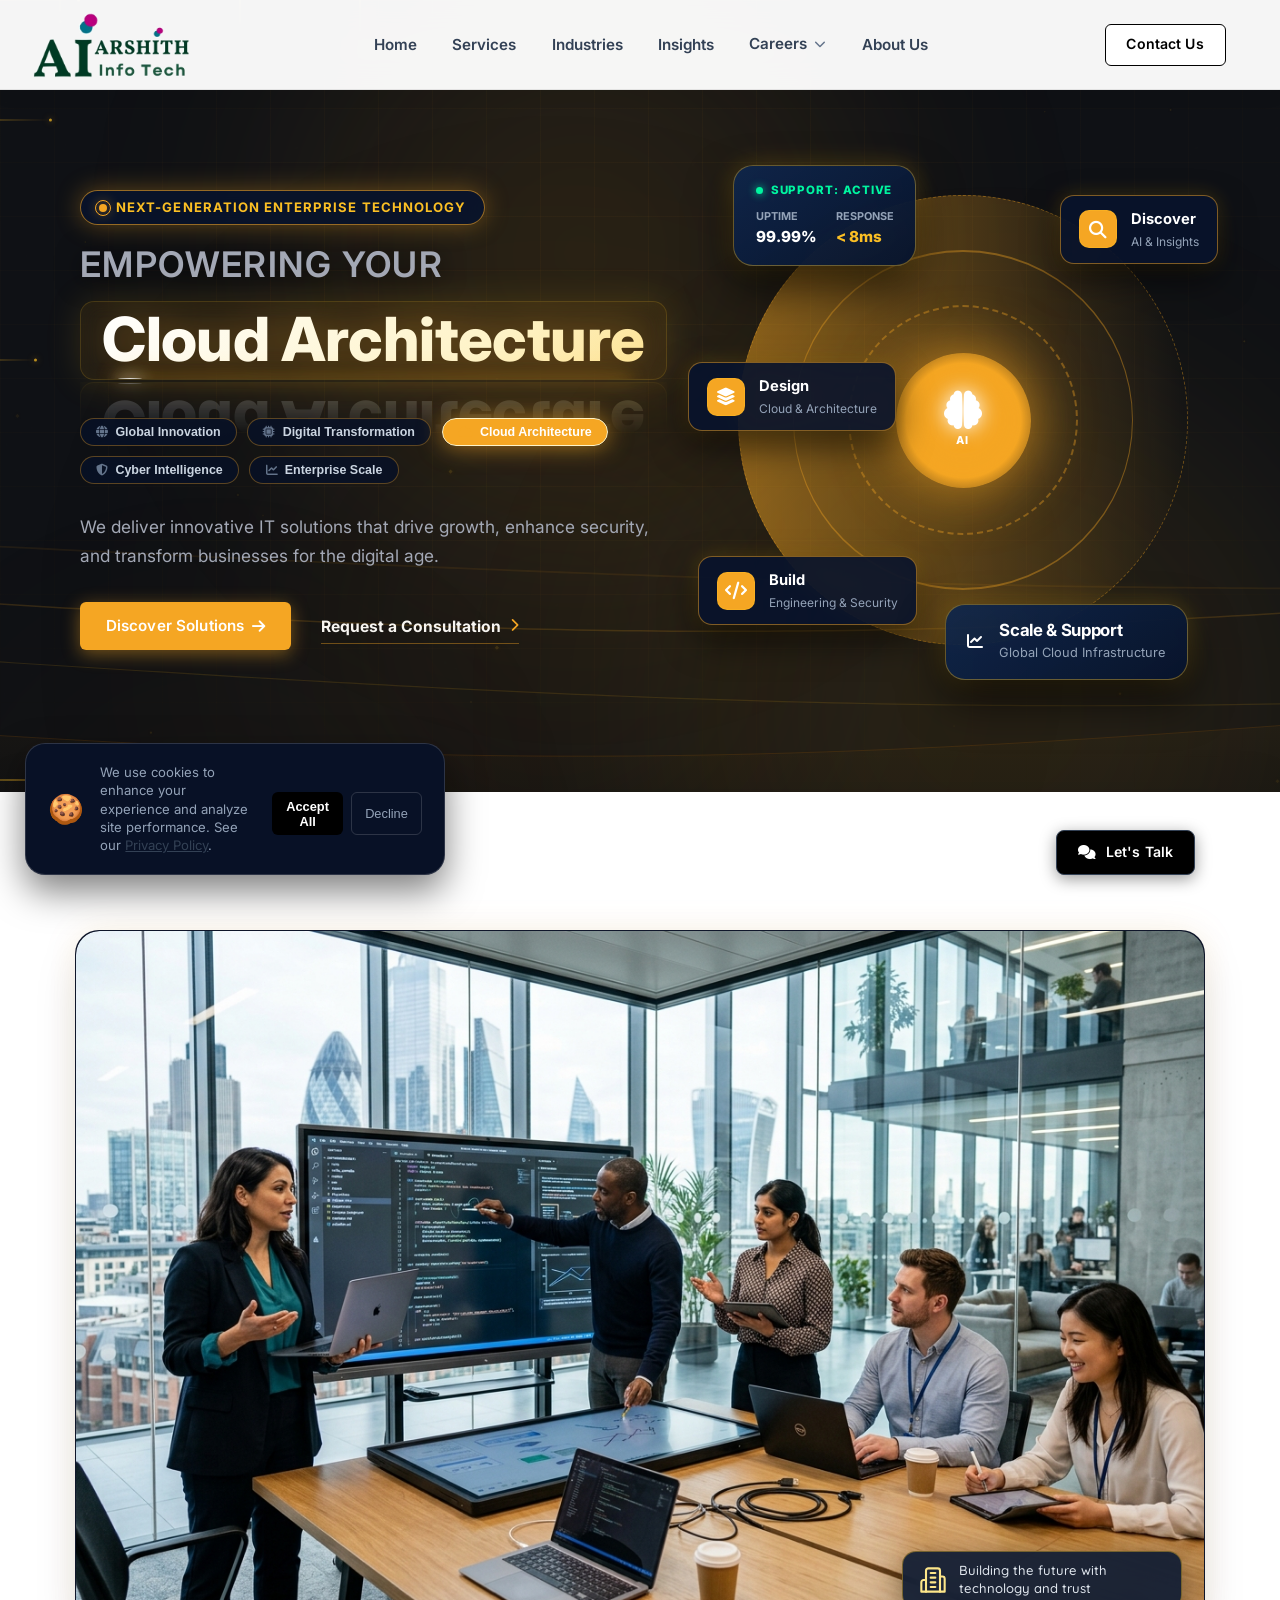
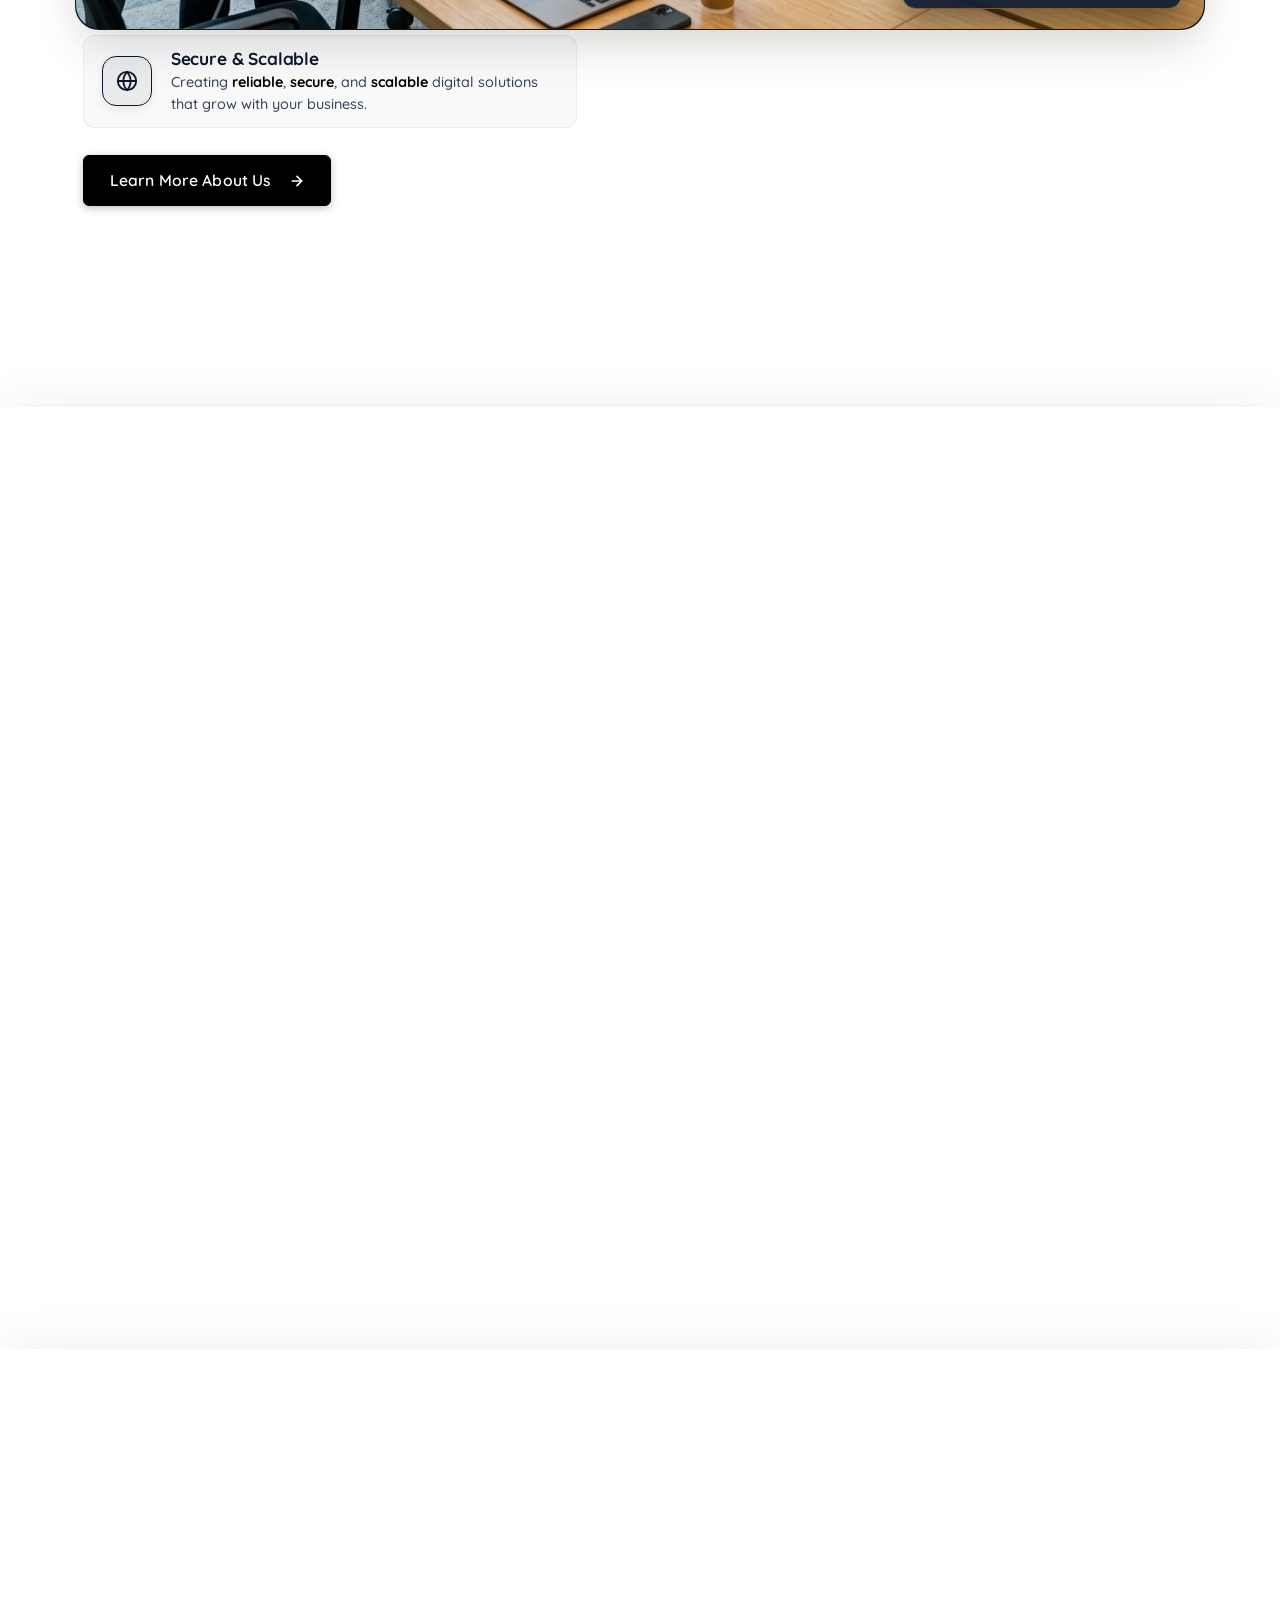
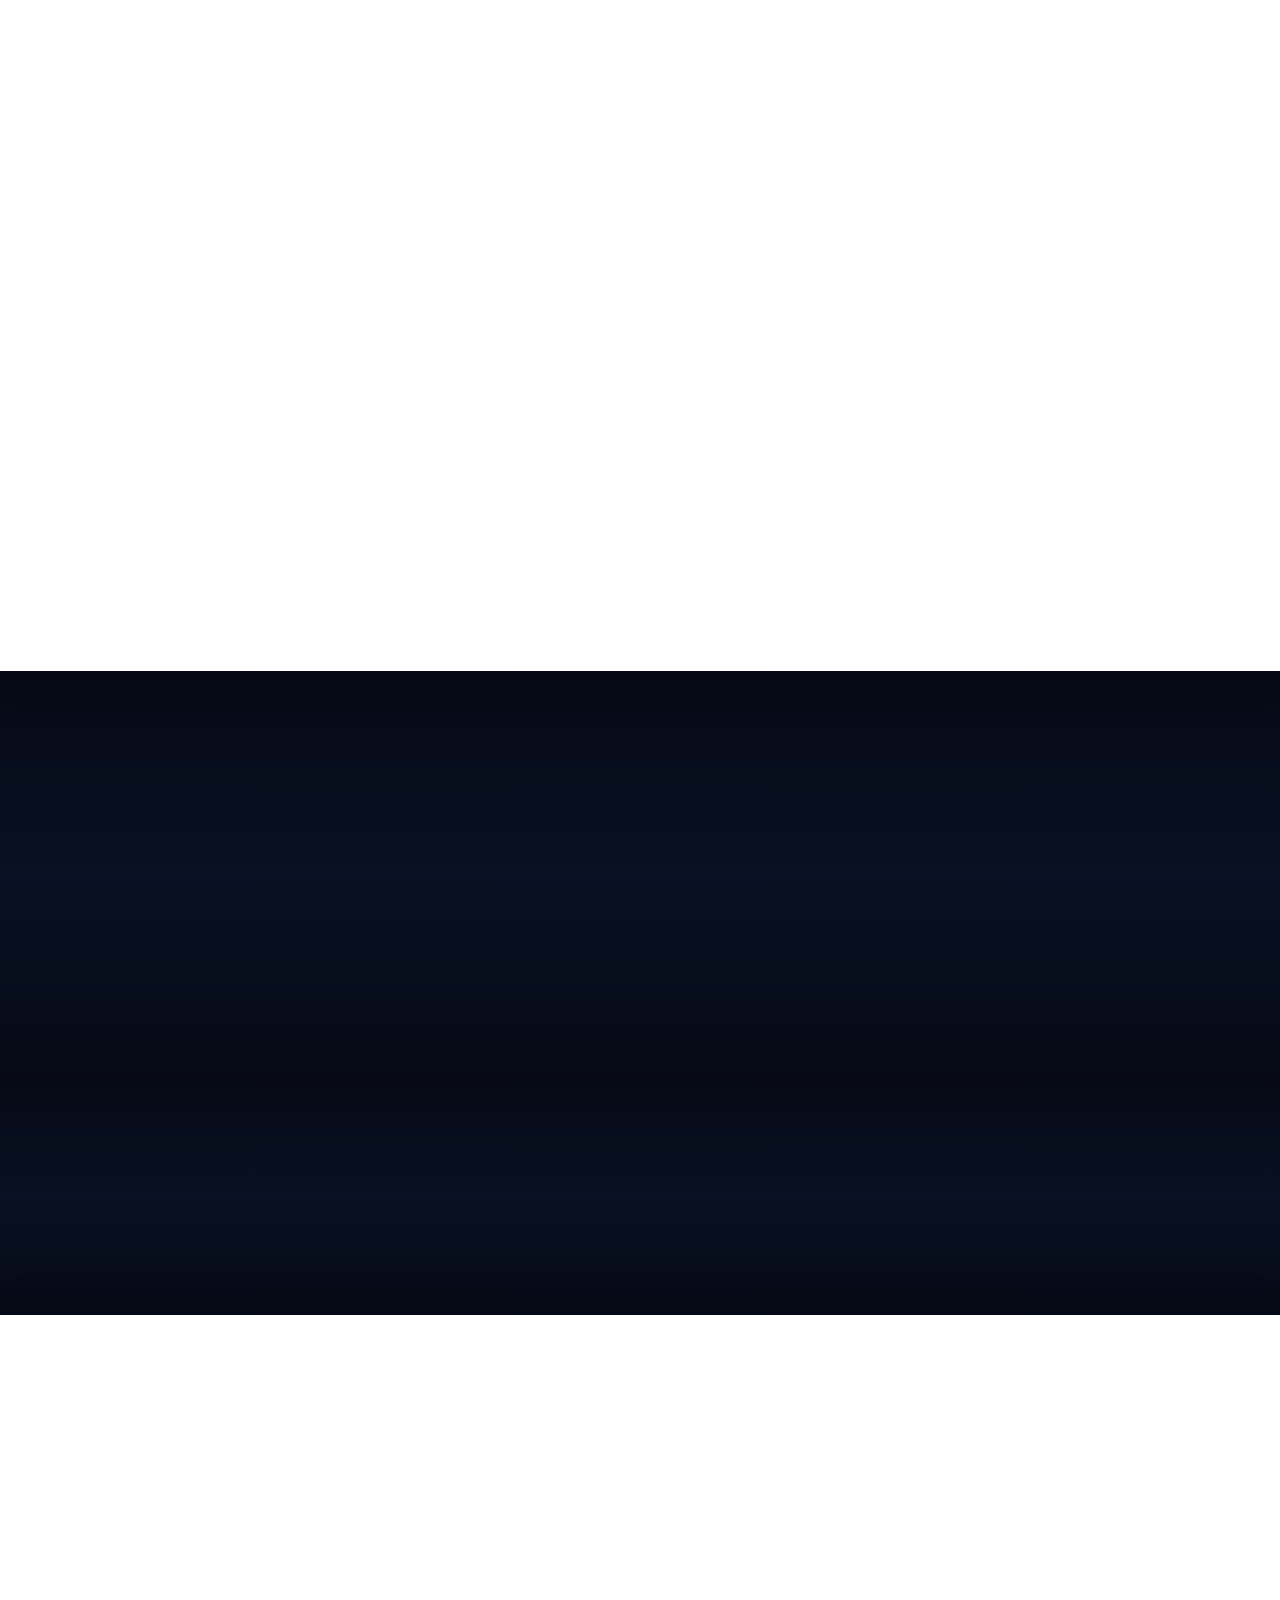
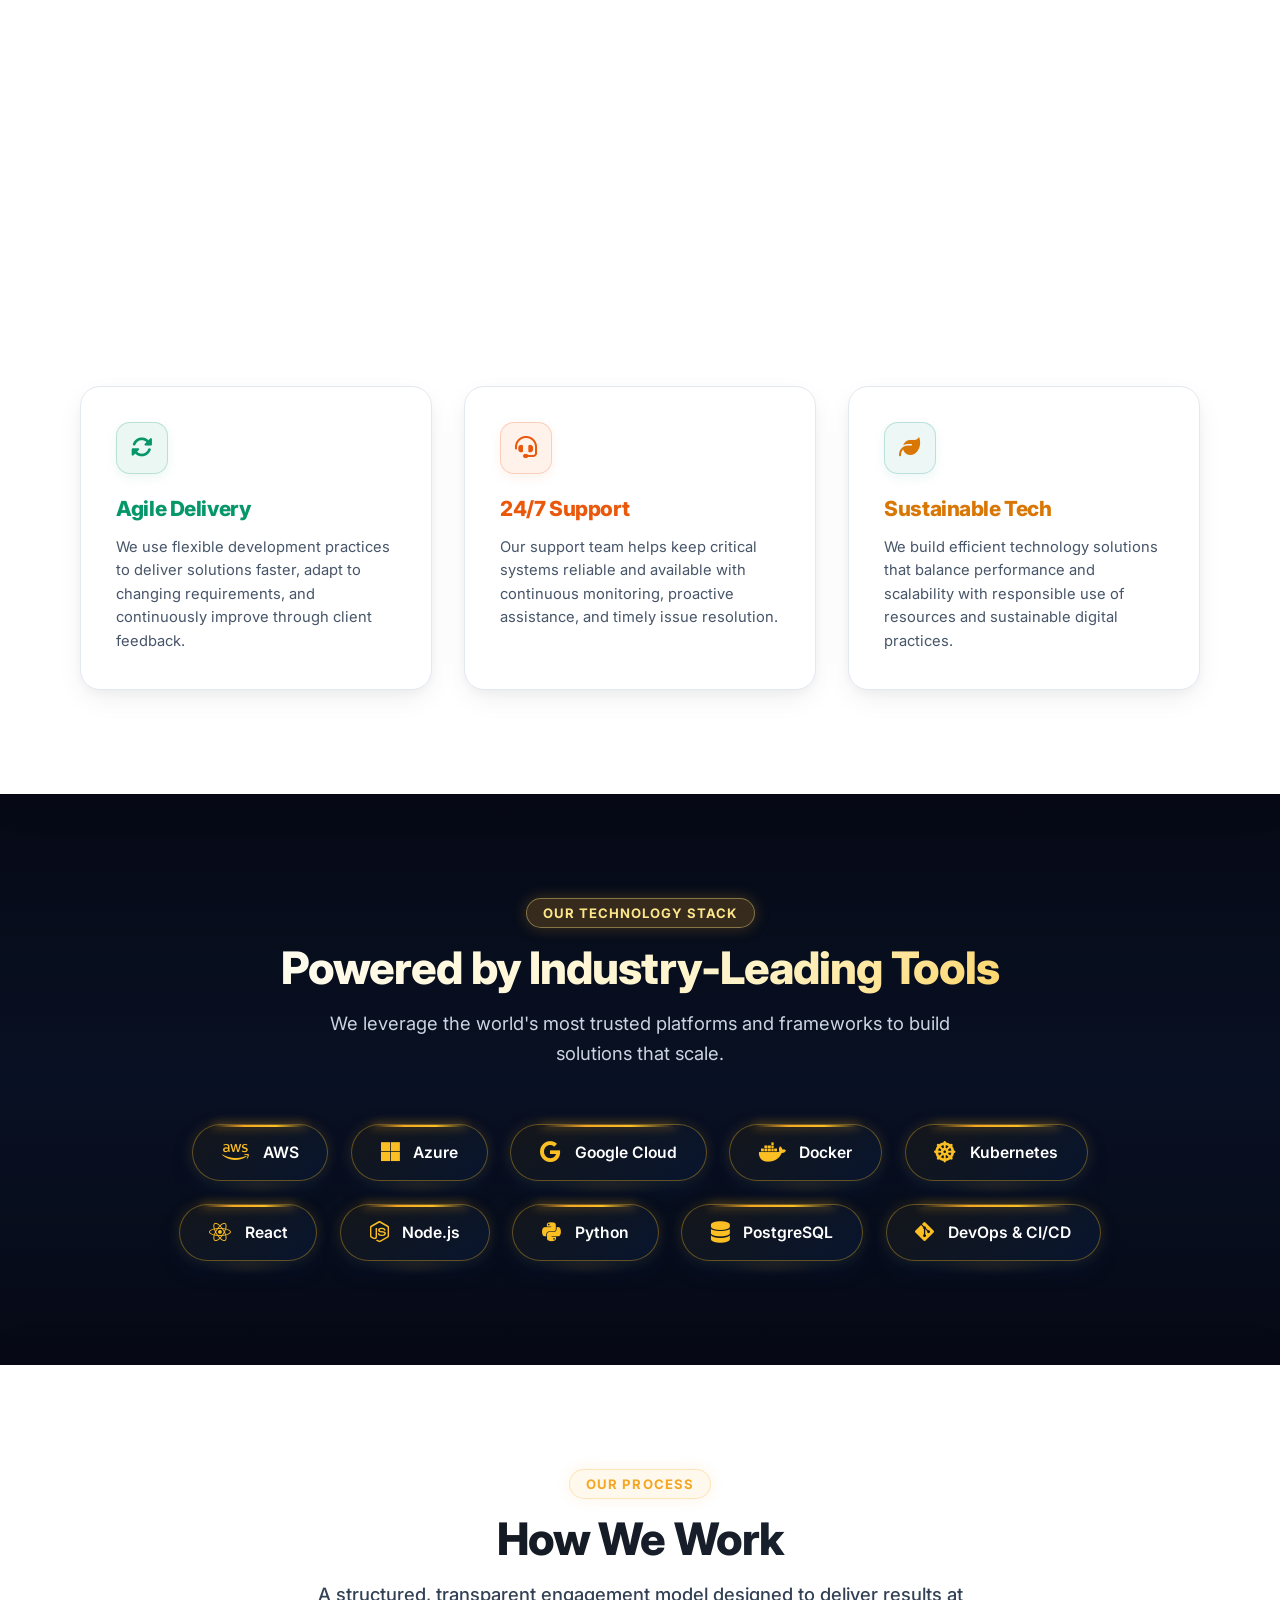
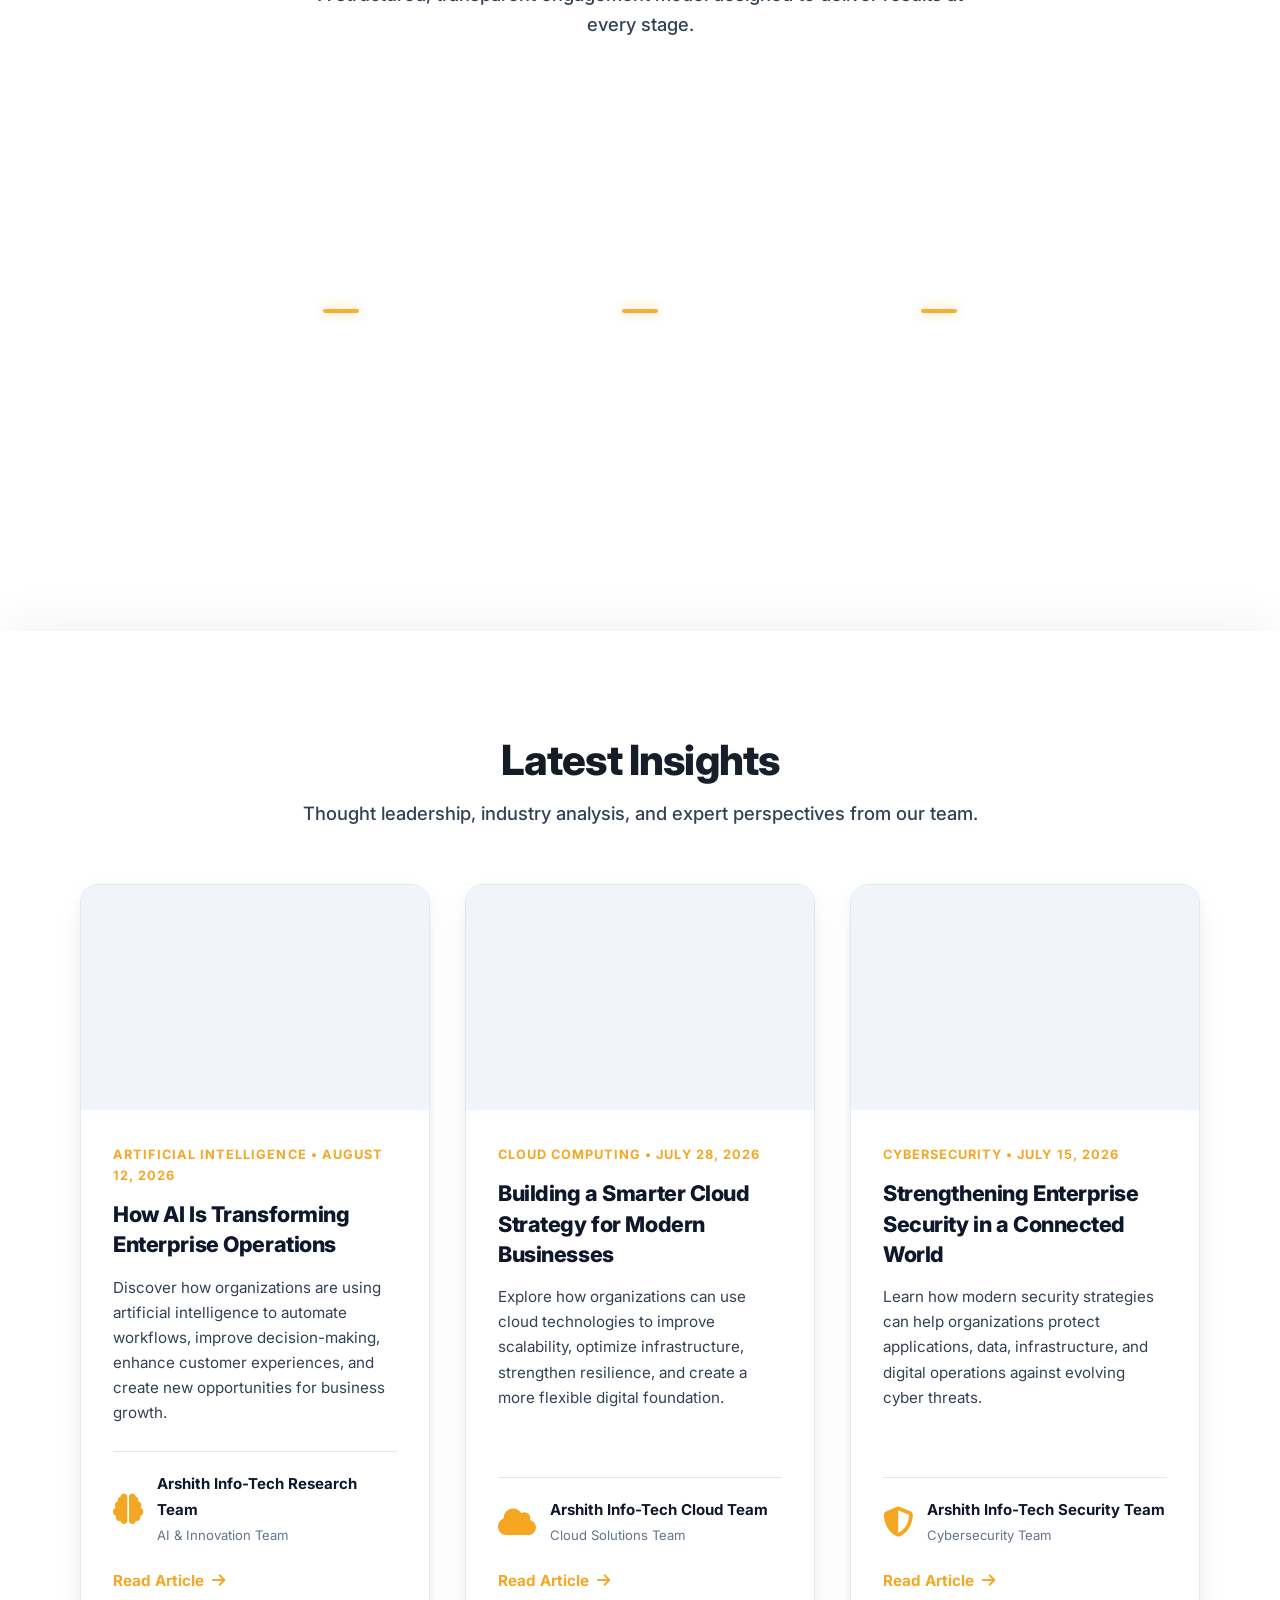
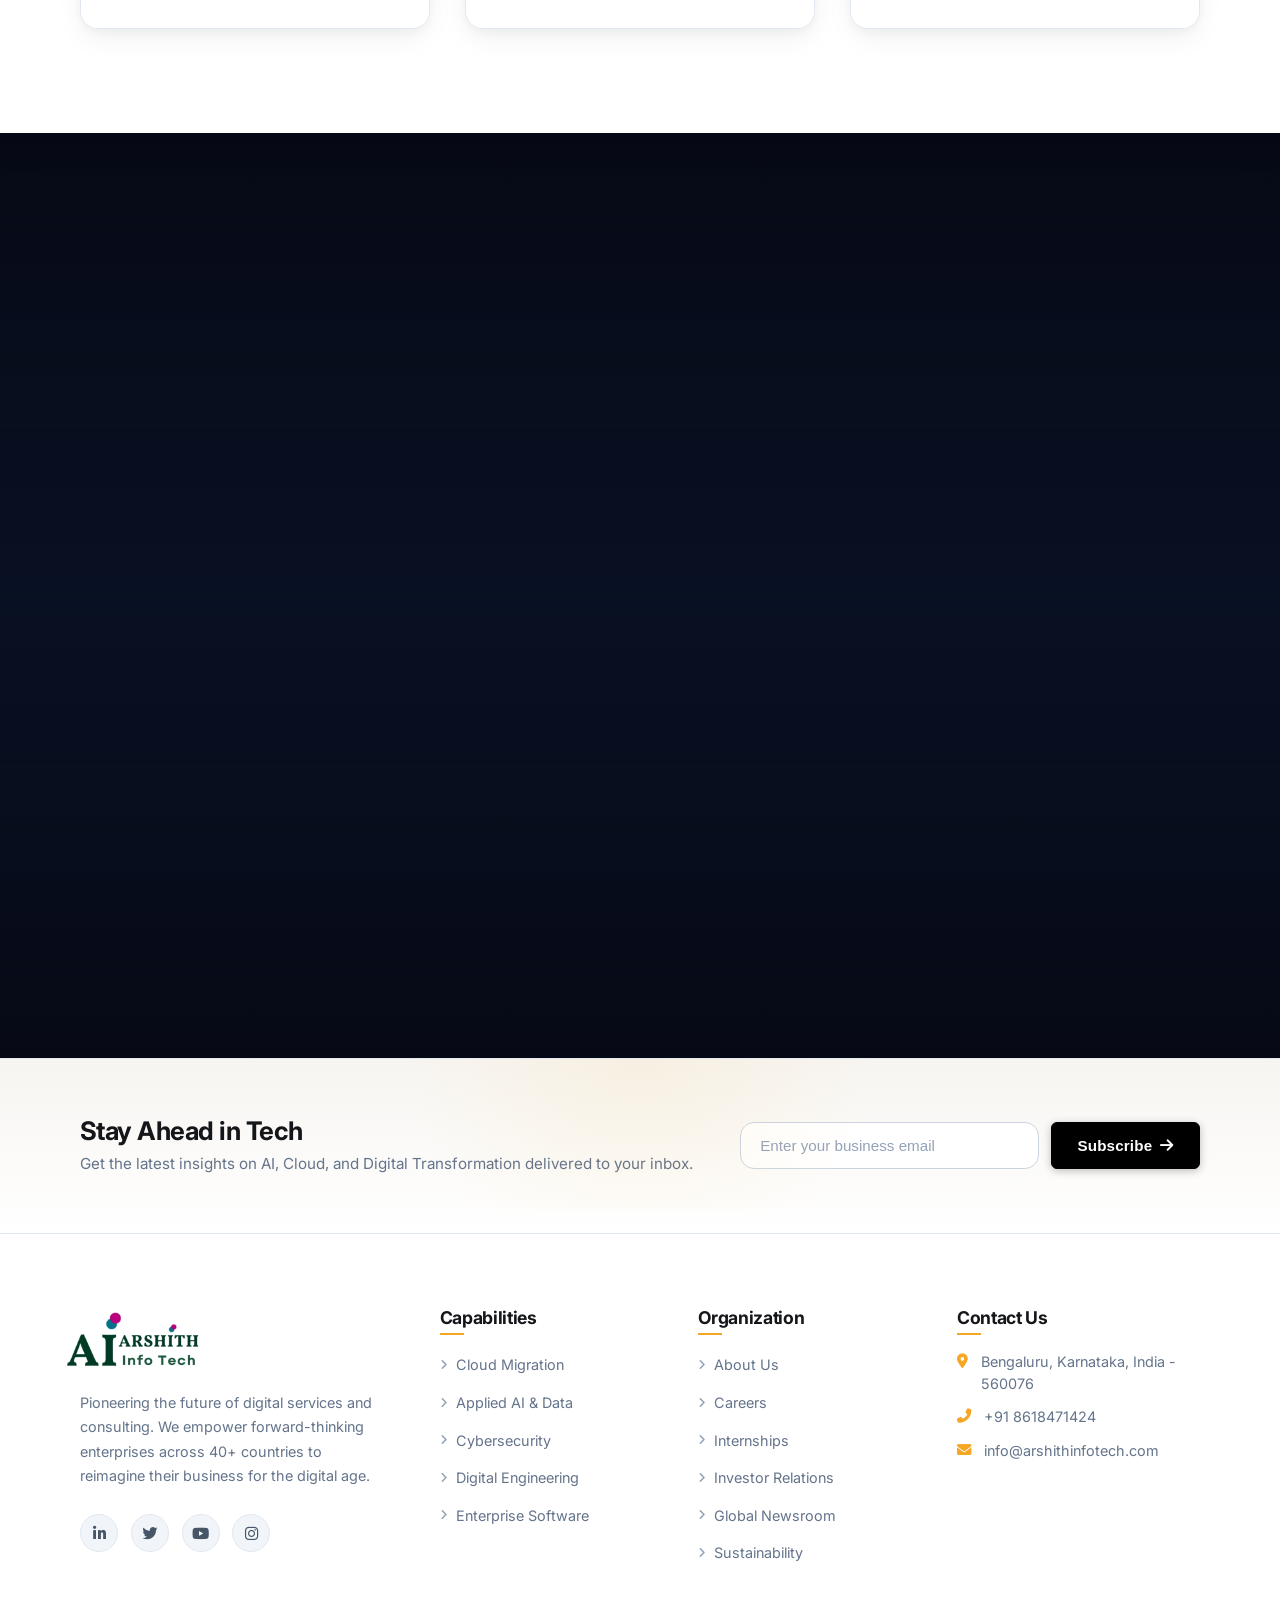
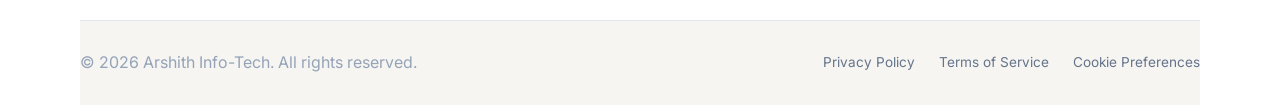
==== index.html @ 5fb1ec13 "Update email to info@arshithinfotech.com and fix content visibility" ====
<!DOCTYPE html>
<html lang="en">

<head>
  <meta charset="UTF-8">
  <meta name="viewport" content="width=device-width, initial-scale=1.0">
  <title>Info-tech | Empowering Digital Transformation</title>
  <!-- Google Fonts -->
  <link rel="preconnect" href="https://fonts.googleapis.com">
  <link rel="preconnect" href="https://fonts.gstatic.com" crossorigin>
  <link
    href="https://fonts.googleapis.com/css2?family=Inter:wght@300;400;500;600;700;800;900&family=Outfit:wght@300;400;500;600;700;800;900&family=Quicksand:wght@400;500;600;700&display=swap"
    rel="stylesheet">
  <!-- FontAwesome -->
  <link rel="stylesheet" href="https://cdnjs.cloudflare.com/ajax/libs/font-awesome/6.4.0/css/all.min.css">
  <!-- Custom CSS -->
  <link rel="stylesheet" href="css/style.css?v=20260916_compact_track_v14">
  <link rel="stylesheet" href="footer-premium.css?v=20260904_cards_noblue">
</head>

<body class="theme-page-cyber-blue page-home">

  <!-- Global Animated Background (Interactive Constellation Canvas + Ambient Aurora Glow) -->
  <div class="global-aurora-bg">
    <div class="aurora-orb aurora-orb-1"></div>
    <div class="aurora-orb aurora-orb-2"></div>
    <div class="aurora-orb aurora-orb-3"></div>
    <div class="aurora-orb aurora-orb-4"></div>
  </div>
  <canvas id="globalParticlesCanvas"></canvas>

  <!-- Navbar -->
  <nav class="navbar">
    <div class="container">
      <a href="index.html" class="logo">
        <img src="assets/images/logo-official.png" alt="Arshith Info-Tech" class="logo-img">
      </a>
      <ul class="nav-links">
        <div class="drawer-brand">
          <img src="assets/images/logo-official.png" alt="Arshith Info-Tech" class="logo-img">
        </div>
        <button class="drawer-close" aria-label="Close menu"><i class="fas fa-times"></i></button>
        <li><a href="index.html" class="active"><i class="fas fa-house"></i> Home</a></li>
        <li><a href="services.html"><i class="fas fa-laptop-code"></i> Services</a></li>
        <li><a href="industries.html"><i class="fas fa-layer-group"></i> Industries</a></li>
        <li><a href="insights.html"><i class="fas fa-newspaper"></i> Insights</a></li>

        <!-- Careers Dropdown Navigation Item -->
        <li class="nav-item-dropdown">
          <a href="javascript:void(0)" class="dropdown-trigger" aria-haspopup="true" aria-expanded="false">
            <i class="fas fa-briefcase"></i> Careers <i class="fas fa-chevron-down nav-dropdown-arrow"></i>
          </a>
          <ul class="nav-dropdown-menu">
            <li>
              <a href="careers.html" class="nav-dropdown-link">
                <span class="dropdown-link-icon"><i class="fas fa-user-tie"></i></span>
                <div class="dropdown-link-text">
                  <strong>Full-Time Careers</strong>
                  <small>Experienced &amp; Early Career Openings</small>
                </div>
              </a>
            </li>
            <li>
              <a href="internships.html" class="nav-dropdown-link">
                <span class="dropdown-link-icon"><i class="fas fa-graduation-cap"></i></span>
                <div class="dropdown-link-text">
                  <strong>Internships 2026</strong>
                  <small>Students &amp; Graduate Programs</small>
                </div>
              </a>
            </li>
          </ul>
        </li>

        <li><a href="about-infotech.html"><i class="fas fa-building"></i> About Us</a></li>
        <li class="drawer-cta-item"><a href="javascript:void(0)" class="btn btn-primary drawer-cta-btn"
            aria-haspopup="dialog"><i class="fas fa-paper-plane"></i> Contact Us</a></li>
      </ul>
      <a href="javascript:void(0)" class="btn btn-primary nav-cta" aria-haspopup="dialog">Contact Us</a>
      <div class="menu-toggle" aria-label="Open Navigation Menu">
        <i class="fas fa-bars"></i>
      </div>
    </div>
  </nav>

  <!-- Mobile Menu Overlay -->
  <div id="menuOverlay"></div>

  <!-- Hero Section -->
  <header class="hero">

    <div class="container">
      <div class="hero-content">
        <div class="hero-badge">
          <span class="pulse-dot"></span> Next-Generation Enterprise Technology
        </div>
        <h1 class="hero-title">
          <span class="hero-title-prefix">Empowering Your</span>
          <div class="hologram-text-container">
            <span class="hologram-scramble-text" id="hologramScramble">Global Innovation</span>
            <div class="hologram-energy-bar"></div>
          </div>
        </h1>

        <div class="hero-tech-pills">
          <button class="tech-pill active"><i class="fas fa-globe"></i> Global Innovation</button>
          <button class="tech-pill"><i class="fas fa-microchip"></i> Digital Transformation</button>
          <button class="tech-pill"><i class="fas fa-cloud"></i> Cloud Architecture</button>
          <button class="tech-pill"><i class="fas fa-shield-halved"></i> Cyber Intelligence</button>
          <button class="tech-pill"><i class="fas fa-chart-line"></i> Enterprise Scale</button>
        </div>

        <p class="hero-subtitle">We deliver innovative IT solutions that drive growth, enhance security, and transform
          businesses for the digital age.</p>

        <div class="hero-cta">
          <a href="#services" class="btn btn-primary">
            <span>Discover Solutions</span>
            <i class="fas fa-arrow-right"></i>
          </a>
          <a href="#contact" class="hero-text-link">
            <span>Request a Consultation</span>
            <i class="fas fa-chevron-right"></i>
          </a>
        </div>
      </div>

      <!-- Right Column: AI Orbit Visualizer Hub (Restored Previous Orbit Style) -->
      <div class="hero-ai-visualizer reveal-right">
        <div class="ai-core-hub">
          <!-- Concentric AI Radar Rings -->
          <div class="ai-ring ai-ring-outer"></div>
          <div class="ai-ring ai-ring-middle"></div>
          <div class="ai-ring ai-ring-inner"></div>
          <div class="ai-laser-scanner"></div>

          <!-- Central Glowing AI Nexus -->
          <div class="ai-nexus">
            <div class="nexus-glow"></div>
            <div class="nexus-core">
              <i class="fas fa-brain"></i>
              <span>AI</span>
            </div>
          </div>

          <!-- 1. Discover Node (Top Right) -->
          <div class="ai-orbit-node node-1">
            <div class="orbit-icon"><i class="fas fa-search"></i></div>
            <div class="orbit-info">
              <strong>Discover</strong>
              <small>AI &amp; Insights</small>
            </div>
          </div>

          <!-- 2. Design Node (Middle Left) -->
          <div class="ai-orbit-node node-2">
            <div class="orbit-icon"><i class="fas fa-layer-group"></i></div>
            <div class="orbit-info">
              <strong>Design</strong>
              <small>Cloud &amp; Architecture</small>
            </div>
          </div>

          <!-- 3. Build Node (Bottom Left) -->
          <div class="ai-orbit-node node-3">
            <div class="orbit-icon"><i class="fas fa-code"></i></div>
            <div class="orbit-info">
              <strong>Build</strong>
              <small>Engineering &amp; Security</small>
            </div>
          </div>

          <!-- 4. Support Live Telemetry Card (Top Left) -->
          <div class="floating-ai-card live-status-card">
            <div class="live-indicator">
              <span class="live-dot"></span>
              <span class="live-text">SUPPORT: ACTIVE</span>
            </div>
            <div class="live-stats">
              <div class="stat-mini">
                <span>UPTIME</span>
                <strong>99.99%</strong>
              </div>
              <div class="stat-mini">
                <span>RESPONSE</span>
                <strong style="color: #FBBF24;">&lt; 8ms</strong>
              </div>
            </div>
          </div>

          <!-- 5. Scale & Support Card (Bottom Right) -->
          <div class="floating-ai-card live-node-card">
            <div class="floating-icon">
              <i class="fas fa-chart-line"></i>
            </div>
            <div>
              <h4>Scale &amp; Support</h4>
              <p>Global Cloud Infrastructure</p>
            </div>
          </div>

        </div>
      </div>
    </div>
  </header>

  <!-- Who We Are / Supercharging Progress Section - Scroll-Driven Morphing Transformation -->
  <section id="about" class="supercharge-scroll-track">
    <div class="supercharge-sticky-wrap">
      <div class="container supercharge-container">
        <div class="supercharge-stage">

          <!-- Text Column (Gradually revealed on the LEFT, 100% visible & unclipped) -->
          <div class="supercharge-text-col">
            <div class="who-we-are-badge">WHO WE ARE</div>
            <h2 class="about-hero-title">Supercharging Progress</h2>
            <p class="about-hero-desc">At <strong>Arshith Info-Tech</strong>, we turn technology into meaningful
              business outcomes. We help organizations modernize their operations, strengthen digital capabilities, and
              build secure, scalable solutions for a rapidly changing world. Through <strong>AI</strong>,
              <strong>cloud</strong>, <strong>cybersecurity</strong>, <strong>digital engineering</strong>, and
              <strong>enterprise technologies</strong>, we help our clients move from ideas to impact with confidence.
            </p>

            <div class="about-features-stack">
              <div class="about-feature-item">
                <div class="about-feature-icon">
                  <svg width="22" height="22" viewBox="0 0 24 24" fill="none" stroke="currentColor" stroke-width="2"
                    stroke-linecap="round" stroke-linejoin="round">
                    <path d="M9 18h6" />
                    <path d="M10 22h4" />
                    <path
                      d="M15.09 14c.18-.98.65-1.74 1.41-2.5A4.65 4.65 0 0 0 18 8 6 6 0 0 0 6 8c0 1 .23 2.23 1.5 3.5A4.61 4.61 0 0 1 8.91 14" />
                    <line x1="12" y1="2" x2="12" y2="3" />
                    <line x1="4.22" y1="4.22" x2="4.93" y2="4.93" />
                    <line x1="19.78" y1="4.22" x2="19.07" y2="4.93" />
                  </svg>
                </div>
                <div class="about-feature-details">
                  <h4>Innovation &amp; Technology</h4>
                  <p>Building smarter solutions with <strong style="color: #000000; font-weight: 700;">AI</strong>,
                    <strong style="color: #000000; font-weight: 700;">cloud</strong>, and emerging technologies.</p>
                </div>
              </div>

              <div class="about-feature-item">
                <div class="about-feature-icon">
                  <svg width="22" height="22" viewBox="0 0 24 24" fill="none" stroke="currentColor" stroke-width="2"
                    stroke-linecap="round" stroke-linejoin="round">
                    <path d="M19 21v-2a4 4 0 0 0-4-4H9a4 4 0 0 0-4 4v2" />
                    <circle cx="12" cy="7" r="4" />
                  </svg>
                </div>
                <div class="about-feature-details">
                  <h4>Business-Focused Solutions</h4>
                  <p>Delivering practical technology solutions designed around real <strong
                      style="color: #000000; font-weight: 700;">business needs</strong>.</p>
                </div>
              </div>

              <div class="about-feature-item">
                <div class="about-feature-icon">
                  <svg width="22" height="22" viewBox="0 0 24 24" fill="none" stroke="currentColor" stroke-width="2"
                    stroke-linecap="round" stroke-linejoin="round">
                    <circle cx="12" cy="12" r="10" />
                    <line x1="2" y1="12" x2="22" y2="12" />
                    <path
                      d="M12 2a15.3 15.3 0 0 1 4 10 15.3 15.3 0 0 1-4 10 15.3 15.3 0 0 1-4-10 15.3 15.3 0 0 1 4-10z" />
                  </svg>
                </div>
                <div class="about-feature-details">
                  <h4>Secure &amp; Scalable</h4>
                  <p>Creating <strong style="color: #000000; font-weight: 700;">reliable</strong>, <strong
                      style="color: #000000; font-weight: 700;">secure</strong>, and <strong
                      style="color: #000000; font-weight: 700;">scalable</strong> digital solutions that grow with your
                    business.</p>
                </div>
              </div>
            </div>

            <a href="about-infotech.html" class="about-cta-button">
              Learn More About Us <svg width="16" height="16" viewBox="0 0 24 24" fill="none" stroke="currentColor"
                stroke-width="2.5" stroke-linecap="round" stroke-linejoin="round"
                style="display:inline-block; vertical-align:middle; margin-left:6px;">
                <line x1="5" y1="12" x2="19" y2="12"></line>
                <polyline points="12 5 19 12 12 19"></polyline>
              </svg>
            </a>
          </div>

          <!-- Image Column (Starts FULL-WIDTH, smoothly morphs to RIGHT, reveals matter on HOVER) -->
          <div class="supercharge-image-col">
            <div class="supercharge-showcase-frame">
              <img src="assets/images/corporate-engineering-hub-2026.jpg?v=20260916_hub"
                alt="InfoTech Innovation & Engineering Team - Supercharging Progress" class="supercharge-showcase-img">
              <div class="supercharge-hover-overlay"></div>

              <!-- Floating Top Badge -->
              <div class="supercharge-hover-badge">
                <span class="badge-dot"></span> Enterprise Innovation &amp; Scale
              </div>

              <!-- Floating Trust Badge -->
              <div class="about-trust-card">
                <div class="about-trust-icon">
                  <svg width="28" height="28" viewBox="0 0 24 24" fill="none" stroke="#FDE68A" stroke-width="1.8"
                    stroke-linecap="round" stroke-linejoin="round">
                    <path d="M6 22V4a2 2 0 0 1 2-2h8a2 2 0 0 1 2 2v18Z" />
                    <path d="M6 12H4a2 2 0 0 0-2 2v8h4" />
                    <path d="M18 9h2a2 2 0 0 1 2 2v11h-4" />
                    <path d="M10 6h4" />
                    <path d="M10 10h4" />
                    <path d="M10 14h4" />
                    <path d="M10 18h4" />
                  </svg>
                </div>
                <div class="about-trust-text">
                  Building the future with technology and trust
                </div>
              </div>
            </div>
          </div>

        </div>
      </div>
    </div>
  </section>

  <!-- Services Section -->
  <section id="services" class="section-padding bg-alt">
    <div class="container">
      <div class="text-center reveal-up capabilities-heading-wrap">
        <h2 class="section-title capabilities-heading-animated">
          Our <span class="capabilities-accent-reflect">Core Capabilities</span>
        </h2>
        <p class="section-subtitle">Comprehensive technology solutions tailored to your unique business challenges.</p>
      </div>
      <div class="services-grid">
        <!-- Card 1: Digital Transformation -->
        <div class="service-card reveal-scale delay-100" data-modal="digital-transformation">
          <div class="service-card-bg"
            style="background-image: url('assets/images/realtime-digital-transformation.jpg');"></div>
          <div class="service-card-overlay"></div>
          <div class="service-card-content">
            <div class="service-card-header">
              <div class="service-icon-wrap">
                <i class="fas fa-laptop-code service-icon"></i>
              </div>
              <div class="service-title-col">
                <span class="service-badge-tag"><i class="fas fa-microchip"></i> Modernize</span>
                <h3>Digital Transformation</h3>
              </div>
              <div class="service-slide-cue">
                <i class="fas fa-arrow-up"></i>
              </div>
            </div>
            <div class="service-card-body">
              <div class="service-divider"></div>
              <p>Transforming traditional business processes into connected digital experiences using modern technology,
                intelligent automation, and data-driven solutions.</p>
              <ul class="service-matter-points">
                <li><i class="fas fa-circle-check"></i> Legacy System Modernization</li>
                <li><i class="fas fa-circle-check"></i> Business Process Automation</li>
                <li><i class="fas fa-circle-check"></i> Digital Experience Transformation</li>
              </ul>
              <div class="service-footer">
                <span class="card-learn">Explore Capabilities <i class="fas fa-arrow-right"></i></span>
              </div>
            </div>
          </div>
        </div>

        <!-- Card 2: Cloud Computing -->
        <div class="service-card reveal-scale delay-200" data-modal="cloud-computing">
          <div class="service-card-bg" style="background-image: url('assets/images/realtime-cloud-computing.jpg');">
          </div>
          <div class="service-card-overlay"></div>
          <div class="service-card-content">
            <div class="service-card-header">
              <div class="service-icon-wrap">
                <i class="fas fa-cloud service-icon"></i>
              </div>
              <div class="service-title-col">
                <span class="service-badge-tag"><i class="fas fa-cloud-arrow-up"></i> Cloud Native</span>
                <h3>Cloud Computing</h3>
              </div>
              <div class="service-slide-cue">
                <i class="fas fa-arrow-up"></i>
              </div>
            </div>
            <div class="service-card-body">
              <div class="service-divider"></div>
              <p>Designing secure and scalable cloud environments that improve flexibility, performance, availability,
                and operational efficiency.</p>
              <ul class="service-matter-points">
                <li><i class="fas fa-circle-check"></i> Cloud Migration & Modernization</li>
                <li><i class="fas fa-circle-check"></i> Cloud Infrastructure</li>
                <li><i class="fas fa-circle-check"></i> Cloud Security & Management</li>
              </ul>
              <div class="service-footer">
                <span class="card-learn">Explore Capabilities <i class="fas fa-arrow-right"></i></span>
              </div>
            </div>
          </div>
        </div>

        <!-- Card 3: Engineering & R&D -->
        <div class="service-card reveal-scale delay-300" data-modal="engineering-rd">
          <div class="service-card-bg" style="background-image: url('assets/images/realtime-engineering-rd.jpg');">
          </div>
          <div class="service-card-overlay"></div>
          <div class="service-card-content">
            <div class="service-card-header">
              <div class="service-icon-wrap">
                <i class="fas fa-cogs service-icon"></i>
              </div>
              <div class="service-title-col">
                <span class="service-badge-tag"><i class="fas fa-code-branch"></i> Innovation</span>
                <h3>Engineering & R&D</h3>
              </div>
              <div class="service-slide-cue">
                <i class="fas fa-arrow-up"></i>
              </div>
            </div>
            <div class="service-card-body">
              <div class="service-divider"></div>
              <p>Turning complex ideas into reliable technology products through engineering expertise, research,
                prototyping, and continuous innovation.</p>
              <ul class="service-matter-points">
                <li><i class="fas fa-circle-check"></i> Product Engineering</li>
                <li><i class="fas fa-circle-check"></i> Research & Innovation</li>
                <li><i class="fas fa-circle-check"></i> Prototyping & Development</li>
              </ul>
              <div class="service-footer">
                <span class="card-learn">Explore Capabilities <i class="fas fa-arrow-right"></i></span>
              </div>
            </div>
          </div>
        </div>

        <!-- Card 4: AI & Intelligent Solutions -->
        <div class="service-card reveal-scale delay-400" data-modal="ai-intelligent-solutions">
          <div class="service-card-bg" style="background-image: url('assets/images/realtime-ai-solutions.jpg');"></div>
          <div class="service-card-overlay"></div>
          <div class="service-card-content">
            <div class="service-card-header">
              <div class="service-icon-wrap">
                <i class="fas fa-brain service-icon"></i>
              </div>
              <div class="service-title-col">
                <span class="service-badge-tag"><i class="fas fa-robot"></i> Applied AI</span>
                <h3>AI & Intelligent Solutions</h3>
              </div>
              <div class="service-slide-cue">
                <i class="fas fa-arrow-up"></i>
              </div>
            </div>
            <div class="service-card-body">
              <div class="service-divider"></div>
              <p>Harnessing artificial intelligence and machine learning to automate repetitive work, generate insights,
                and support smarter business decisions.</p>
              <ul class="service-matter-points">
                <li><i class="fas fa-circle-check"></i> AI & Machine Learning</li>
                <li><i class="fas fa-circle-check"></i> Intelligent Automation</li>
                <li><i class="fas fa-circle-check"></i> Predictive Analytics</li>
              </ul>
              <div class="service-footer">
                <span class="card-learn">Explore Capabilities <i class="fas fa-arrow-right"></i></span>
              </div>
            </div>
          </div>
        </div>

        <!-- Card 5: Cybersecurity -->
        <div class="service-card reveal-scale delay-500" data-modal="cybersecurity">
          <div class="service-card-bg" style="background-image: url('assets/images/realtime-cybersecurity.jpg');"></div>
          <div class="service-card-overlay"></div>
          <div class="service-card-content">
            <div class="service-card-header">
              <div class="service-icon-wrap">
                <i class="fas fa-shield-halved service-icon"></i>
              </div>
              <div class="service-title-col">
                <span class="service-badge-tag"><i class="fas fa-shield-halved"></i> 24/7 SecOps</span>
                <h3>Cybersecurity</h3>
              </div>
              <div class="service-slide-cue">
                <i class="fas fa-arrow-up"></i>
              </div>
            </div>
            <div class="service-card-body">
              <div class="service-divider"></div>
              <p>Strengthening digital environments with proactive security practices that protect applications,
                infrastructure, systems, and business data.</p>
              <ul class="service-matter-points">
                <li><i class="fas fa-circle-check"></i> Threat Detection & Monitoring</li>
                <li><i class="fas fa-circle-check"></i> Application & Data Security</li>
                <li><i class="fas fa-circle-check"></i> Security Assessment</li>
              </ul>
              <div class="service-footer">
                <span class="card-learn">Explore Capabilities <i class="fas fa-arrow-right"></i></span>
              </div>
            </div>
          </div>
        </div>
      </div>
    </div>
  </section>

  <!-- Industries Section -->
  <!-- Industries Section - Horizontal Cinematic Expanding Panels -->
  <section id="industries" class="section-padding">
    <div class="container">
      <div class="text-center reveal-up">
        <h4 class="section-badge">Industries We Serve</h4>
        <h2 class="section-title">Domain Expertise</h2>
        <p class="section-subtitle">Delivering tailored technology solutions across major global industries.</p>
      </div>

      <!-- Horizontal Cinematic Expanding Stage -->
      <div class="cinematic-stage reveal-up">

        <!-- Panel 1: Financial Services -->
        <div class="cinematic-panel" data-domain="finance">
          <div class="cinematic-panel-bg" style="background-image: url('assets/images/real-industry-finance.jpg');">
          </div>
          <div class="cinematic-panel-overlay"></div>

          <!-- Inactive Narrow Strip Preview Label -->
          <div class="cinematic-strip-preview">
            <span class="strip-pill-icon"><i class="fas fa-landmark"></i></span>
            <span class="strip-pill-text">Banking &amp; FinTech</span>
          </div>

          <!-- Active Hero Banner Content -->
          <div class="cinematic-banner-content">
            <div class="cinematic-banner-header">
              <span class="cinematic-tag-pill">
                <i class="fas fa-landmark"></i> Banking &amp; FinTech
              </span>
            </div>

            <h3 class="cinematic-main-title">Financial Services</h3>
            <p class="cinematic-main-desc">Modernizing financial operations with secure digital platforms, intelligent
              risk management, and technology-driven banking experiences.</p>

            <ul class="cinematic-matter-list">
              <li><i class="fas fa-circle-check"></i> Digital Banking Modernization</li>
              <li><i class="fas fa-circle-check"></i> AI-Powered Risk &amp; Fraud Detection</li>
              <li><i class="fas fa-circle-check"></i> Secure Payment &amp; Transaction Solutions</li>
            </ul>

            <div class="cinematic-action-wrap">
              <button type="button" class="btn-cinematic-explore" data-domain-trigger="finance">
                <span>Explore Solutions</span>
                <i class="fas fa-arrow-right"></i>
              </button>
            </div>
          </div>
        </div>

        <!-- Panel 2: Healthcare (Default Active Center Banner) -->
        <div class="cinematic-panel is-active" data-domain="healthcare">
          <div class="cinematic-panel-bg" style="background-image: url('assets/images/real-industry-healthcare.jpg');">
          </div>
          <div class="cinematic-panel-overlay"></div>

          <!-- Inactive Narrow Strip Preview Label -->
          <div class="cinematic-strip-preview">
            <span class="strip-pill-icon"><i class="fas fa-heart-pulse"></i></span>
            <span class="strip-pill-text">Digital Health</span>
          </div>

          <!-- Active Hero Banner Content -->
          <div class="cinematic-banner-content">
            <div class="cinematic-banner-header">
              <span class="cinematic-tag-pill">
                <i class="fas fa-heart-pulse"></i> Digital Health
              </span>
            </div>

            <h3 class="cinematic-main-title">Healthcare</h3>
            <p class="cinematic-main-desc">Enabling connected healthcare experiences through secure digital platforms,
              intelligent data solutions, and technology-enabled patient services.</p>

            <ul class="cinematic-matter-list">
              <li><i class="fas fa-circle-check"></i> Digital Healthcare Platforms</li>
              <li><i class="fas fa-circle-check"></i> Healthcare Data &amp; Analytics</li>
              <li><i class="fas fa-circle-check"></i> Connected Patient Experiences</li>
            </ul>

            <div class="cinematic-action-wrap">
              <button type="button" class="btn-cinematic-explore" data-domain-trigger="healthcare">
                <span>Explore Solutions</span>
                <i class="fas fa-arrow-right"></i>
              </button>
            </div>
          </div>
        </div>

        <!-- Panel 3: Manufacturing -->
        <div class="cinematic-panel" data-domain="manufacturing">
          <div class="cinematic-panel-bg"
            style="background-image: url('assets/images/real-industry-manufacturing.jpg');"></div>
          <div class="cinematic-panel-overlay"></div>

          <!-- Inactive Narrow Strip Preview Label -->
          <div class="cinematic-strip-preview">
            <span class="strip-pill-icon"><i class="fas fa-industry"></i></span>
            <span class="strip-pill-text">Industry 4.0</span>
          </div>

          <!-- Active Hero Banner Content -->
          <div class="cinematic-banner-content">
            <div class="cinematic-banner-header">
              <span class="cinematic-tag-pill">
                <i class="fas fa-industry"></i> Industry 4.0
              </span>
            </div>

            <h3 class="cinematic-main-title">Manufacturing</h3>
            <p class="cinematic-main-desc">Connecting industrial operations with automation, intelligent systems, and
              real-time insights to create smarter and more efficient manufacturing environments.</p>

            <ul class="cinematic-matter-list">
              <li><i class="fas fa-circle-check"></i> Smart Factory Solutions</li>
              <li><i class="fas fa-circle-check"></i> Industrial Automation</li>
              <li><i class="fas fa-circle-check"></i> Real-Time Operations &amp; Analytics</li>
            </ul>

            <div class="cinematic-action-wrap">
              <button type="button" class="btn-cinematic-explore" data-domain-trigger="manufacturing">
                <span>Explore Solutions</span>
                <i class="fas fa-arrow-right"></i>
              </button>
            </div>
          </div>
        </div>

        <!-- Panel 4: Retail & CPG -->
        <div class="cinematic-panel" data-domain="retail">
          <div class="cinematic-panel-bg" style="background-image: url('assets/images/real-industry-retail.jpg');">
          </div>
          <div class="cinematic-panel-overlay"></div>

          <!-- Inactive Narrow Strip Preview Label -->
          <div class="cinematic-strip-preview">
            <span class="strip-pill-icon"><i class="fas fa-bag-shopping"></i></span>
            <span class="strip-pill-text">Commerce &amp; CPG</span>
          </div>

          <!-- Active Hero Banner Content -->
          <div class="cinematic-banner-content">
            <div class="cinematic-banner-header">
              <span class="cinematic-tag-pill">
                <i class="fas fa-bag-shopping"></i> Commerce &amp; CPG
              </span>
            </div>

            <h3 class="cinematic-main-title">Retail &amp; CPG</h3>
            <p class="cinematic-main-desc">Creating connected retail experiences and intelligent commerce solutions that
              help brands understand customers, optimize operations, and grow digitally.</p>

            <ul class="cinematic-matter-list">
              <li><i class="fas fa-circle-check"></i> Omnichannel Commerce</li>
              <li><i class="fas fa-circle-check"></i> Customer Experience Solutions</li>
              <li><i class="fas fa-circle-check"></i> Retail Analytics &amp; Optimization</li>
            </ul>

            <div class="cinematic-action-wrap">
              <button type="button" class="btn-cinematic-explore" data-domain-trigger="retail">
                <span>Explore Solutions</span>
                <i class="fas fa-arrow-right"></i>
              </button>
            </div>
          </div>
        </div>

      </div>
    </div>
  </section>

  <!-- Domain Expertise Solutions Popup Modal -->
  <div id="domainSolutionsModal" class="domain-solutions-modal-backdrop" role="dialog" aria-modal="true"
    aria-labelledby="domainModalTitle">
    <div class="domain-solutions-modal-box">
      <button type="button" class="domain-modal-close-btn" aria-label="Close modal">
        <i class="fas fa-times"></i>
      </button>

      <!-- Modal Header Banner -->
      <div class="domain-modal-header">
        <div class="domain-modal-banner" id="domainModalBanner"></div>
        <div class="domain-modal-header-overlay"></div>
        <div class="domain-modal-header-content">
          <span class="domain-modal-pill" id="domainModalPill">
            <i class="fas fa-landmark" id="domainModalPillIcon"></i>
            <span id="domainModalPillText">Banking &amp; FinTech</span>
          </span>
          <h2 id="domainModalTitle" class="domain-modal-title">Financial Services &amp; Banking Solutions</h2>
        </div>
      </div>

      <!-- Modal Scrollable Body -->
      <div class="domain-modal-body">
        <p class="domain-modal-overview" id="domainModalOverview"></p>

        <!-- Key Offerings Grid -->
        <div class="domain-modal-section-title">
          <i class="fas fa-layer-group"></i> Key Capabilities &amp; Technology Offerings
        </div>
        <div class="domain-modal-grid" id="domainModalPillars"></div>

        <!-- Impact Metrics -->
        <div class="domain-modal-section-title">
          <i class="fas fa-chart-line"></i> Measurable Business Impact
        </div>
        <div class="domain-modal-metrics-row" id="domainModalMetrics"></div>
      </div>

      <!-- Modal Footer -->
      <div class="domain-modal-footer">
        <button type="button" class="domain-modal-back-btn">
          <i class="fas fa-arrow-left"></i> Back to Domains
        </button>
        <button type="button" class="domain-modal-cta-btn" id="domainModalCta">
          <span>Request Industry Consultation</span>
          <i class="fas fa-arrow-right"></i>
        </button>
      </div>
    </div>
  </div>

  <!-- Careers Section -->
  <section id="careers" class="careers-section">
    <div class="container reveal-scale">
      <div class="careers-content text-center">
        <h2>Find Your Spark</h2>
        <p>Join a global network of innovators, creators, and problem solvers. Build a career that supercharges your
          potential and shapes the future of technology.</p>
        <a href="#contact" class="btn btn-primary mt-4">Explore Opportunities</a>
      </div>
    </div>
  </section>

  <!-- Stats/Impact Section -->
  <section id="stats" class="stats">
    <div class="container reveal-up">
      <div class="stat-item">
        <h4 class="counter" data-target="8">0</h4>
        <p>Years of Excellence</p>
      </div>
      <div class="stat-item">
        <h4><span class="counter" data-target="20">0</span>+</h4>
        <p>Global Clients</p>
      </div>
      <div class="stat-item">
        <h4><span class="counter" data-target="100">0</span>+</h4>
        <p>IT Professionals</p>
      </div>
      <!-- <div class="stat-item">
        <h4 class="counter" data-target="40">0</h4>
        <p>Countries Operated</p>
      </div> -->
    </div>
  </section>

  <!-- Why Info-tech Section -->
  <section id="why-us" class="section-padding">
    <div class="container">
      <div class="text-center reveal-up">
        <h4 class="section-badge">Why Choose Us</h4>
        <h2 class="section-title">What Sets Info-tech Apart</h2>
        <p class="section-subtitle">We don't just deliver technology — we deliver outcomes that transform how businesses
          compete and grow.</p>
      </div>
      <div class="why-grid">
        <div class="why-card card-blue reveal-up delay-100">
          <div class="why-icon"><i class="fas fa-rocket"></i></div>
          <h3>Outcome-First Approach</h3>
          <p>We focus on measurable business outcomes, designing every solution around the goals, priorities, and
            long-term success of our clients.</p>
        </div>
        <div class="why-card card-purple reveal-up delay-200">
          <div class="why-icon"><i class="fas fa-users"></i></div>
          <h3>Dedicated Expert Teams</h3>
          <p>Our skilled professionals bring specialized technical and industry knowledge to every project, ensuring
            focused execution and high-quality results.</p>
        </div>
        <div class="why-card card-red reveal-up delay-300">
          <div class="why-icon"><i class="fas fa-lock"></i></div>
          <h3>Security by Design</h3>
          <p>Security is built into every stage of our solutions, from architecture and development to deployment,
            helping protect systems and business data.</p>
        </div>
        <div class="why-card card-green reveal-up delay-400">
          <div class="why-icon"><i class="fas fa-sync-alt"></i></div>
          <h3>Agile Delivery</h3>
          <p>We use flexible development practices to deliver solutions faster, adapt to changing requirements, and
            continuously improve through client feedback.</p>
        </div>
        <div class="why-card card-orange reveal-up delay-500">
          <div class="why-icon"><i class="fas fa-headset"></i></div>
          <h3>24/7 Support</h3>
          <p>Our support team helps keep critical systems reliable and available with continuous monitoring, proactive
            assistance, and timely issue resolution.</p>
        </div>
        <div class="why-card card-teal reveal-up delay-600">
          <div class="why-icon"><i class="fas fa-leaf"></i></div>
          <h3>Sustainable Tech</h3>
          <p>We build efficient technology solutions that balance performance and scalability with responsible use of
            resources and sustainable digital practices.</p>
        </div>
      </div>
    </div>
  </section>

  <!-- Technology Stack Section -->
  <section id="tech-stack" class="section-padding bg-alt">
    <div class="container">
      <div class="text-center reveal-up">
        <h4 class="section-badge">Our Technology Stack</h4>
        <h2 class="section-title">Powered by Industry-Leading Tools</h2>
        <p class="section-subtitle">We leverage the world's most trusted platforms and frameworks to build solutions
          that scale.</p>
      </div>
      <div class="tech-grid reveal-up delay-100">
        <div class="tech-badge"><i class="fab fa-aws"></i><span>AWS</span></div>
        <div class="tech-badge"><i class="fab fa-microsoft"></i><span>Azure</span></div>
        <div class="tech-badge"><i class="fab fa-google"></i><span>Google Cloud</span></div>
        <div class="tech-badge"><i class="fab fa-docker"></i><span>Docker</span></div>
        <div class="tech-badge"><i class="fas fa-dharmachakra"></i><span>Kubernetes</span></div>
        <div class="tech-badge"><i class="fab fa-react"></i><span>React</span></div>
        <div class="tech-badge"><i class="fab fa-node-js"></i><span>Node.js</span></div>
        <div class="tech-badge"><i class="fab fa-python"></i><span>Python</span></div>
        <div class="tech-badge"><i class="fas fa-database"></i><span>PostgreSQL</span></div>
        <div class="tech-badge"><i class="fab fa-git-alt"></i><span>DevOps & CI/CD</span></div>
      </div>
    </div>
  </section>

  <!-- How We Work Section -->
  <section id="process" class="section-padding">
    <div class="container">
      <div class="text-center reveal-up">
        <h4 class="section-badge">Our Process</h4>
        <h2 class="section-title">How We Work</h2>
        <p class="section-subtitle">A structured, transparent engagement model designed to deliver results at every
          stage.</p>
      </div>
      <div class="process-steps">
        <div class="process-step reveal-up delay-100">
          <div class="step-num">01</div>
          <h3>Discover</h3>
          <p>Understand your business goals, challenges, users, and technical requirements through focused discussions
            and collaborative analysis.</p>
        </div>
        <div class="process-connector"></div>
        <div class="process-step reveal-up delay-200">
          <div class="step-num">02</div>
          <h3>Design</h3>
          <p>Translate business requirements into a clear solution blueprint, selecting the right technologies,
            architecture, and user experience for your needs.</p>
        </div>
        <div class="process-connector"></div>
        <div class="process-step reveal-up delay-300">
          <div class="step-num">03</div>
          <h3>Build</h3>
          <p>Develop and integrate the solution through an agile approach, with continuous testing, collaboration, and
            regular progress updates.</p>
        </div>
        <div class="process-connector"></div>
        <div class="process-step reveal-up delay-400">
          <div class="step-num">04</div>
          <h3>Scale &amp; Support</h3>
          <p>Launch with confidence and continuously improve your solution through monitoring, optimization,
            maintenance, and ongoing technical support.</p>
        </div>
      </div>
    </div>
  </section>

  <!-- Insights Section -->
  <section id="insights" class="section-padding bg-alt">
    <div class="container">
      <div class="text-center reveal-up">
        <h2 class="section-title">Latest Insights</h2>
        <p class="section-subtitle">Thought leadership, industry analysis, and expert perspectives from our team.</p>
      </div>
      <div class="insights-grid">
        <!-- Card 1: Artificial Intelligence -->
        <div class="insight-card reveal-up delay-100">
          <div class="insight-img-wrap">
            <div class="insight-img"
              style="background-image: url('https://images.unsplash.com/photo-1677442136019-21780ecad995?auto=format&fit=crop&q=80&w=800');">
            </div>
          </div>
          <div class="insight-content">
            <span class="insight-meta">Artificial Intelligence • August 12, 2026</span>
            <h3>How AI Is Transforming Enterprise Operations</h3>
            <p>Discover how organizations are using artificial intelligence to automate workflows, improve
              decision-making, enhance customer experiences, and create new opportunities for business growth.</p>
            <div class="insight-author">
              <div class="author-avatar"><i class="fas fa-brain"></i></div>
              <div><strong>Arshith Info-Tech Research Team</strong><br><small>AI &amp; Innovation Team</small></div>
            </div>
            <a href="#contact" class="read-more">Read Article <i class="fas fa-arrow-right"></i></a>
          </div>
        </div>

        <!-- Card 2: Cloud Computing -->
        <div class="insight-card reveal-up delay-200">
          <div class="insight-img-wrap">
            <div class="insight-img"
              style="background-image: url('https://images.unsplash.com/photo-1451187580459-43490279c0fa?auto=format&fit=crop&q=80&w=800');">
            </div>
          </div>
          <div class="insight-content">
            <span class="insight-meta">Cloud Computing • July 28, 2026</span>
            <h3>Building a Smarter Cloud Strategy for Modern Businesses</h3>
            <p>Explore how organizations can use cloud technologies to improve scalability, optimize infrastructure,
              strengthen resilience, and create a more flexible digital foundation.</p>
            <div class="insight-author">
              <div class="author-avatar"><i class="fas fa-cloud"></i></div>
              <div><strong>Arshith Info-Tech Cloud Team</strong><br><small>Cloud Solutions Team</small></div>
            </div>
            <a href="#contact" class="read-more">Read Article <i class="fas fa-arrow-right"></i></a>
          </div>
        </div>

        <!-- Card 3: Cybersecurity -->
        <div class="insight-card reveal-up delay-300">
          <div class="insight-img-wrap">
            <div class="insight-img"
              style="background-image: url('https://images.unsplash.com/photo-1563986768609-322da13575f3?auto=format&fit=crop&q=80&w=800');">
            </div>
          </div>
          <div class="insight-content">
            <span class="insight-meta">Cybersecurity • July 15, 2026</span>
            <h3>Strengthening Enterprise Security in a Connected World</h3>
            <p>Learn how modern security strategies can help organizations protect applications, data, infrastructure,
              and digital operations against evolving cyber threats.</p>
            <div class="insight-author">
              <div class="author-avatar"><i class="fas fa-shield-halved"></i></div>
              <div><strong>Arshith Info-Tech Security Team</strong><br><small>Cybersecurity Team</small></div>
            </div>
            <a href="#contact" class="read-more">Read Article <i class="fas fa-arrow-right"></i></a>
          </div>
        </div>
      </div>
    </div>
  </section>

  <!-- Contact Section -->
  <section id="contact" class="section-padding contact-section">
    <div class="container">
      <div class="contact-grid">
        <div class="contact-info reveal-left">
          <h4 class="section-badge">Get In Touch</h4>
          <h2 class="section-title">Let's Build Something <span style="color: var(--primary);">Great Together</span>
          </h2>
          <p style="color: var(--text-muted); font-size: 1.1rem; margin-bottom: 2rem;">Whether you're looking to
            modernize your IT infrastructure, launch a new digital product, or explore AI-driven solutions — we're ready
            to help you get there.</p>
          <ul class="contact-details">
            <li><i class="fas fa-map-marker-alt"></i>
              <div><strong>Office</strong><br>Bengaluru, Karnataka, India - 560076</div>
            </li>
            <li><i class="fas fa-phone-alt"></i>
              <div><strong>Phone</strong><br>+91 8618471424</div>
            </li>
            <li><i class="fas fa-envelope"></i>
              <div><strong>Email</strong><br>info@arshithinfotech.com</div>
            </li>
            <li><i class="fas fa-clock"></i>
              <div><strong>Business Hours</strong><br>Mon – Fri, 10:00 AM – 6:00 PM EST</div>
            </li>
          </ul>
        </div>
        <div class="contact-form-wrap reveal-right">
          <form class="contact-form" id="contactForm">
            <div class="form-row">
              <div class="form-group">
                <label for="fname">First Name</label>
                <input type="text" id="fname" placeholder="Arshith" required>
              </div>
              <div class="form-group">
                <label for="lname">Last Name</label>
                <input type="text" id="lname" placeholder="Infotech" required>
              </div>
            </div>
            <div class="form-group">
              <label for="email">Work Email</label>
              <input type="email" id="email" placeholder="info@arshithinfotech.com" required>
            </div>
            <div class="form-group">
              <label for="company">Company</label>
              <input type="text" id="company" placeholder="arshith-infotech">
            </div>
            <div class="form-group">
              <label for="service">Service of Interest</label>
              <select id="service">
                <option value="">Select a service...</option>
                <option>Digital Transformation</option>
                <option>Cloud Computing</option>
                <option>Engineering &amp; R&amp;D</option>
                <option>Data &amp; AI</option>
                <option>Cybersecurity</option>
                <option>Infrastructure Management</option>
                <option>Other</option>
              </select>
            </div>
            <div class="form-group">
              <label for="message">Message</label>
              <textarea id="message" rows="4" placeholder="Tell us about your project or challenge..."></textarea>
            </div>
            <button type="submit" class="btn btn-primary form-submit-btn">Send Message <i
                class="fas fa-paper-plane"></i></button>
            <p class="form-note"><i class="fas fa-shield-alt"></i> Your information is secure and will never be shared.
            </p>
          </form>
          <div class="form-success" id="formSuccess" style="display:none;">
            <i class="fas fa-check-circle"></i>
            <h3>Message Sent!</h3>
            <p>Thank you for reaching out. Our team will contact you within 1 business day.</p>
          </div>
        </div>
      </div>
    </div>
  </section>

  <!-- Enhanced Premium Footer -->
  <footer class="footer">
    <div class="footer-newsletter">
      <div class="container">
        <div class="newsletter-content">
          <div class="newsletter-text">
            <h3>Stay Ahead in Tech</h3>
            <p>Get the latest insights on AI, Cloud, and Digital Transformation delivered to your inbox.</p>
          </div>
          <form class="newsletter-form">
            <input type="email" placeholder="Enter your business email" required>
            <button type="submit" class="btn btn-primary">Subscribe <i class="fas fa-arrow-right"></i></button>
          </form>
        </div>
      </div>
    </div>

    <div class="container">
      <div class="footer-grid">
        <div class="footer-brand">
          <a href="index.html" class="logo footer-logo">
            <img src="assets/images/logo-official.png" alt="Arshith Info-Tech" class="logo-img">
          </a>
          <p class="footer-about">Pioneering the future of digital services and consulting. We empower forward-thinking
            enterprises across 40+ countries to reimagine their business for the digital age.</p>
          <div class="social-links">
            <a href="#" aria-label="LinkedIn" class="social-icon"><i class="fab fa-linkedin-in"></i></a>
            <a href="#" aria-label="Twitter" class="social-icon"><i class="fab fa-twitter"></i></a>
            <a href="#" aria-label="YouTube" class="social-icon"><i class="fab fa-youtube"></i></a>
            <a href="#" aria-label="Instagram" class="social-icon"><i class="fab fa-instagram"></i></a>
          </div>
        </div>
        <div class="footer-links">
          <h4>Capabilities</h4>
          <ul>
            <li><a href="#services"><i class="fas fa-angle-right"></i> Cloud Migration</a></li>
            <li><a href="#services"><i class="fas fa-angle-right"></i> Applied AI & Data</a></li>
            <li><a href="#services"><i class="fas fa-angle-right"></i> Cybersecurity</a></li>
            <li><a href="#services"><i class="fas fa-angle-right"></i> Digital Engineering</a></li>
            <li><a href="#services"><i class="fas fa-angle-right"></i> Enterprise Software</a></li>
          </ul>
        </div>
        <div class="footer-links">
          <h4>Organization</h4>
          <ul>
            <li><a href="about-infotech.html"><i class="fas fa-angle-right"></i> About Us</a></li>
            <li><a href="careers.html"><i class="fas fa-angle-right"></i> Careers</a></li>
            <li><a href="internships.html"><i class="fas fa-angle-right"></i> Internships</a></li>
            <li><a href="#footer"><i class="fas fa-angle-right"></i> Investor Relations</a></li>
            <li><a href="#footer"><i class="fas fa-angle-right"></i> Global Newsroom</a></li>
            <li><a href="#footer"><i class="fas fa-angle-right"></i> Sustainability</a></li>
          </ul>
        </div>
        <div class="footer-links">
          <h4>Contact Us</h4>
          <ul class="footer-contact-minimal">
            <li><i class="fas fa-map-marker-alt"></i> Bengaluru, Karnataka, India - 560076</li>
            <li><i class="fas fa-phone-alt"></i> +91 8618471424</li>
            <li><i class="fas fa-envelope"></i> info@arshithinfotech.com</li>
          </ul>
        </div>
      </div>
      <div class="footer-bottom">
        <div class="footer-bottom-flex">
          <p>&copy; 2026 Arshith Info-Tech. All rights reserved.</p>
          <div class="legal-links">
            <a href="#">Privacy Policy</a>
            <a href="#">Terms of Service</a>
            <a href="#">Cookie Preferences</a>
          </div>
        </div>
      </div>
    </div>
  </footer>

  <!-- Floating CTA Button -->
  <div class="floating-cta" id="floatingCta">
    <a href="#contact" class="floating-cta-btn" id="floatingCtaBtn">
      <i class="fas fa-comments"></i>
      <span>Let's Talk</span>
    </a>
  </div>

  <!-- Back to Top -->
  <button id="backToTop" aria-label="Back to top"><i class="fas fa-chevron-up"></i></button>

  <!-- Individual Capability Details Modals -->
  <!-- Modal 1: Digital Transformation ONLY -->
  <div id="modal-digital-transformation" class="capability-detail-modal" role="dialog" aria-modal="true"
    aria-labelledby="capModalTitle-dt">
    <div class="modal-box capability-modal-box">
      <button class="modal-close capability-modal-close" aria-label="Close modal"><i class="fas fa-times"></i></button>

      <div class="capability-detail-header">
        <div class="cap-panel-icon"><i class="fas fa-laptop-code"></i></div>
        <div class="cap-panel-title-area">
          <span class="cap-tag">Capability 01</span>
          <h2 id="capModalTitle-dt" class="capability-detail-title">Digital Transformation</h2>
        </div>
      </div>

      <div class="capability-detail-body">
        <p class="cap-expanded-desc">We help organizations modernize the way they operate by replacing outdated
          processes with intelligent, connected, and scalable digital solutions. From legacy modernization to workflow
          automation, we create technology environments that improve productivity, customer experience, and business
          agility.</p>

        <div class="cap-deliverables-wrap">
          <h4 class="cap-deliver-title"><i class="fas fa-sparkles"></i> What we deliver:</h4>
          <ul class="cap-deliver-list">
            <li><i class="fas fa-circle-check"></i> Digital strategy and transformation consulting</li>
            <li><i class="fas fa-circle-check"></i> Legacy application modernization</li>
            <li><i class="fas fa-circle-check"></i> Workflow and process automation</li>
            <li><i class="fas fa-circle-check"></i> Enterprise application development</li>
            <li><i class="fas fa-circle-check"></i> Data-driven business solutions</li>
            <li><i class="fas fa-circle-check"></i> Customer experience modernization</li>
          </ul>
        </div>
      </div>

      <div class="capability-modal-footer">
        <button type="button" class="cap-modal-back-btn capability-modal-close">
          <i class="fas fa-arrow-left"></i> Back to Capabilities
        </button>
        <a href="#contact" class="cap-modal-cta-btn modal-cta modal-close-trigger">
          <span>Consult With Our Experts</span>
          <i class="fas fa-arrow-right"></i>
        </a>
      </div>
    </div>
  </div>

  <!-- Modal 2: Cloud Computing ONLY -->
  <div id="modal-cloud-computing" class="capability-detail-modal" role="dialog" aria-modal="true"
    aria-labelledby="capModalTitle-cc">
    <div class="modal-box capability-modal-box">
      <button class="modal-close capability-modal-close" aria-label="Close modal"><i class="fas fa-times"></i></button>

      <div class="capability-detail-header">
        <div class="cap-panel-icon"><i class="fas fa-cloud"></i></div>
        <div class="cap-panel-title-area">
          <span class="cap-tag">Capability 02</span>
          <h2 id="capModalTitle-cc" class="capability-detail-title">Cloud Computing</h2>
        </div>
      </div>

      <div class="capability-detail-body">
        <p class="cap-expanded-desc">We enable businesses to move beyond traditional infrastructure with cloud solutions
          designed for flexibility and scale. Our approach helps organizations migrate workloads, modernize
          applications, and build cloud environments that can adapt as business requirements evolve.</p>

        <div class="cap-deliverables-wrap">
          <h4 class="cap-deliver-title"><i class="fas fa-sparkles"></i> What we deliver:</h4>
          <ul class="cap-deliver-list">
            <li><i class="fas fa-circle-check"></i> Cloud migration planning and execution</li>
            <li><i class="fas fa-circle-check"></i> Cloud-native application development</li>
            <li><i class="fas fa-circle-check"></i> Infrastructure modernization</li>
            <li><i class="fas fa-circle-check"></i> Cloud monitoring and optimization</li>
            <li><i class="fas fa-circle-check"></i> Backup and disaster recovery</li>
            <li><i class="fas fa-circle-check"></i> Cloud security solutions</li>
          </ul>
        </div>
      </div>

      <div class="capability-modal-footer">
        <button type="button" class="cap-modal-back-btn capability-modal-close">
          <i class="fas fa-arrow-left"></i> Back to Capabilities
        </button>
        <a href="#contact" class="cap-modal-cta-btn modal-cta modal-close-trigger">
          <span>Consult With Our Experts</span>
          <i class="fas fa-arrow-right"></i>
        </a>
      </div>
    </div>
  </div>

  <!-- Modal 3: Engineering & R&D ONLY -->
  <div id="modal-engineering-rd" class="capability-detail-modal" role="dialog" aria-modal="true"
    aria-labelledby="capModalTitle-erd">
    <div class="modal-box capability-modal-box">
      <button class="modal-close capability-modal-close" aria-label="Close modal"><i class="fas fa-times"></i></button>

      <div class="capability-detail-header">
        <div class="cap-panel-icon"><i class="fas fa-cogs"></i></div>
        <div class="cap-panel-title-area">
          <span class="cap-tag">Capability 03</span>
          <h2 id="capModalTitle-erd" class="capability-detail-title">Engineering &amp; R&amp;D</h2>
        </div>
      </div>

      <div class="capability-detail-body">
        <p class="cap-expanded-desc">We combine software engineering, technology research, and product thinking to help
          businesses turn ideas into practical solutions. From early-stage concepts and prototypes to production-ready
          systems, we focus on building technology that solves real-world challenges.</p>

        <div class="cap-deliverables-wrap">
          <h4 class="cap-deliver-title"><i class="fas fa-sparkles"></i> What we deliver:</h4>
          <ul class="cap-deliver-list">
            <li><i class="fas fa-circle-check"></i> Product design and development</li>
            <li><i class="fas fa-circle-check"></i> Software architecture</li>
            <li><i class="fas fa-circle-check"></i> Rapid prototyping</li>
            <li><i class="fas fa-circle-check"></i> Technology research</li>
            <li><i class="fas fa-circle-check"></i> Application engineering</li>
            <li><i class="fas fa-circle-check"></i> Product enhancement and modernization</li>
          </ul>
        </div>
      </div>

      <div class="capability-modal-footer">
        <button type="button" class="cap-modal-back-btn capability-modal-close">
          <i class="fas fa-arrow-left"></i> Back to Capabilities
        </button>
        <a href="#contact" class="cap-modal-cta-btn modal-cta modal-close-trigger">
          <span>Consult With Our Experts</span>
          <i class="fas fa-arrow-right"></i>
        </a>
      </div>
    </div>
  </div>

  <!-- Modal 4: AI & Intelligent Solutions ONLY -->
  <div id="modal-ai-intelligent-solutions" class="capability-detail-modal" role="dialog" aria-modal="true"
    aria-labelledby="capModalTitle-ai">
    <div class="modal-box capability-modal-box">
      <button class="modal-close capability-modal-close" aria-label="Close modal"><i class="fas fa-times"></i></button>

      <div class="capability-detail-header">
        <div class="cap-panel-icon"><i class="fas fa-brain"></i></div>
        <div class="cap-panel-title-area">
          <span class="cap-tag">Capability 04</span>
          <h2 id="capModalTitle-ai" class="capability-detail-title">AI &amp; Intelligent Solutions</h2>
        </div>
      </div>

      <div class="capability-detail-body">
        <p class="cap-expanded-desc">We help organizations integrate AI into practical business processes rather than
          treating it as just an emerging technology. Our solutions can analyze information, automate repetitive tasks,
          identify patterns, and support faster, data-driven decision-making.</p>

        <div class="cap-deliverables-wrap">
          <h4 class="cap-deliver-title"><i class="fas fa-sparkles"></i> What we deliver:</h4>
          <ul class="cap-deliver-list">
            <li><i class="fas fa-circle-check"></i> AI and machine learning solutions</li>
            <li><i class="fas fa-circle-check"></i> Intelligent process automation</li>
            <li><i class="fas fa-circle-check"></i> Predictive analytics</li>
            <li><i class="fas fa-circle-check"></i> Natural language solutions</li>
            <li><i class="fas fa-circle-check"></i> AI-powered business applications</li>
            <li><i class="fas fa-circle-check"></i> Data-driven decision support</li>
          </ul>
        </div>
      </div>

      <div class="capability-modal-footer">
        <button type="button" class="cap-modal-back-btn capability-modal-close">
          <i class="fas fa-arrow-left"></i> Back to Capabilities
        </button>
        <a href="#contact" class="cap-modal-cta-btn modal-cta modal-close-trigger">
          <span>Consult With Our Experts</span>
          <i class="fas fa-arrow-right"></i>
        </a>
      </div>
    </div>
  </div>

  <!-- Modal 5: Cybersecurity ONLY -->
  <div id="modal-cybersecurity" class="capability-detail-modal" role="dialog" aria-modal="true"
    aria-labelledby="capModalTitle-cs">
    <div class="modal-box capability-modal-box">
      <button class="modal-close capability-modal-close" aria-label="Close modal"><i class="fas fa-times"></i></button>

      <div class="capability-detail-header">
        <div class="cap-panel-icon"><i class="fas fa-shield-halved"></i></div>
        <div class="cap-panel-title-area">
          <span class="cap-tag">Capability 05</span>
          <h2 id="capModalTitle-cs" class="capability-detail-title">Cybersecurity</h2>
        </div>
      </div>

      <div class="capability-detail-body">
        <p class="cap-expanded-desc">As businesses become increasingly digital, protecting critical systems and
          information becomes essential. We help organizations identify vulnerabilities, strengthen security controls,
          monitor potential threats, and build a stronger security foundation across their digital environment.</p>

        <div class="cap-deliverables-wrap">
          <h4 class="cap-deliver-title"><i class="fas fa-sparkles"></i> What we deliver:</h4>
          <ul class="cap-deliver-list">
            <li><i class="fas fa-circle-check"></i> Security assessments</li>
            <li><i class="fas fa-circle-check"></i> Vulnerability identification</li>
            <li><i class="fas fa-circle-check"></i> Application security</li>
            <li><i class="fas fa-circle-check"></i> Data protection</li>
            <li><i class="fas fa-circle-check"></i> Threat monitoring</li>
            <li><i class="fas fa-circle-check"></i> Security and compliance support</li>
          </ul>
        </div>
      </div>

      <div class="capability-modal-footer">
        <button type="button" class="cap-modal-back-btn capability-modal-close">
          <i class="fas fa-arrow-left"></i> Back to Capabilities
        </button>
        <a href="#contact" class="cap-modal-cta-btn modal-cta modal-close-trigger">
          <span>Consult With Our Experts</span>
          <i class="fas fa-arrow-right"></i>
        </a>
      </div>
    </div>
  </div>

  <!-- ===================================================
       INDIVIDUAL DOMAIN EXPERTISE POPUP MODALS
       =================================================== -->

  <!-- Domain Popup 1: Financial Services ONLY -->
  <div id="modal-domain-finance" class="domain-detail-modal capability-detail-modal" role="dialog" aria-modal="true"
    aria-labelledby="domainModalTitle-finance">
    <div class="modal-box domain-modal-box capability-modal-box">
      <button class="modal-close domain-modal-close capability-modal-close" aria-label="Close modal"><i
          class="fas fa-times"></i></button>

      <div class="capability-detail-header">
        <div class="cap-panel-icon"><i class="fas fa-landmark"></i></div>
        <div class="cap-panel-title-area">
          <span class="cap-tag">Banking &amp; FinTech</span>
          <h2 id="domainModalTitle-finance" class="capability-detail-title">Financial Services</h2>
        </div>
      </div>

      <div class="capability-detail-body">
        <p class="cap-expanded-desc">We help financial institutions modernize their technology landscape with secure,
          scalable, and intelligent solutions. Our capabilities support digital banking, financial operations, risk
          management, and customer experiences while maintaining strong security and reliability.</p>

        <div class="cap-deliverables-wrap">
          <h4 class="cap-deliver-title"><i class="fas fa-sparkles"></i> What We Deliver:</h4>
          <ul class="cap-deliver-list">
            <li><i class="fas fa-circle-check"></i> Digital banking platform development</li>
            <li><i class="fas fa-circle-check"></i> Core banking modernization</li>
            <li><i class="fas fa-circle-check"></i> Fraud and risk analytics</li>
            <li><i class="fas fa-circle-check"></i> Secure payment solutions</li>
            <li><i class="fas fa-circle-check"></i> Financial data management</li>
            <li><i class="fas fa-circle-check"></i> Customer experience transformation</li>
          </ul>
        </div>
      </div>

      <div class="capability-modal-footer">
        <button type="button" class="cap-modal-back-btn domain-modal-close">
          <i class="fas fa-arrow-left"></i> Back to Solutions
        </button>
        <a href="#contact" class="cap-modal-cta-btn modal-cta modal-close-trigger">
          <span>Consult With Our Experts</span>
          <i class="fas fa-arrow-right"></i>
        </a>
      </div>
    </div>
  </div>

  <!-- Domain Popup 2: Healthcare ONLY -->
  <div id="modal-domain-healthcare" class="domain-detail-modal capability-detail-modal" role="dialog" aria-modal="true"
    aria-labelledby="domainModalTitle-healthcare">
    <div class="modal-box domain-modal-box capability-modal-box">
      <button class="modal-close domain-modal-close capability-modal-close" aria-label="Close modal"><i
          class="fas fa-times"></i></button>

      <div class="capability-detail-header">
        <div class="cap-panel-icon"><i class="fas fa-heart-pulse"></i></div>
        <div class="cap-panel-title-area">
          <span class="cap-tag">Digital Health</span>
          <h2 id="domainModalTitle-healthcare" class="capability-detail-title">Healthcare</h2>
        </div>
      </div>

      <div class="capability-detail-body">
        <p class="cap-expanded-desc">We create technology solutions that help healthcare organizations improve digital
          access, operational efficiency, and patient engagement. Our solutions connect healthcare processes and
          information while keeping security and privacy at the center.</p>

        <div class="cap-deliverables-wrap">
          <h4 class="cap-deliver-title"><i class="fas fa-sparkles"></i> What We Deliver:</h4>
          <ul class="cap-deliver-list">
            <li><i class="fas fa-circle-check"></i> Healthcare application development</li>
            <li><i class="fas fa-circle-check"></i> Patient engagement platforms</li>
            <li><i class="fas fa-circle-check"></i> Healthcare data and analytics</li>
            <li><i class="fas fa-circle-check"></i> Digital health solutions</li>
            <li><i class="fas fa-circle-check"></i> Workflow automation</li>
            <li><i class="fas fa-circle-check"></i> Secure information management</li>
          </ul>
        </div>
      </div>

      <div class="capability-modal-footer">
        <button type="button" class="cap-modal-back-btn domain-modal-close">
          <i class="fas fa-arrow-left"></i> Back to Solutions
        </button>
        <a href="#contact" class="cap-modal-cta-btn modal-cta modal-close-trigger">
          <span>Consult With Our Experts</span>
          <i class="fas fa-arrow-right"></i>
        </a>
      </div>
    </div>
  </div>

  <!-- Domain Popup 3: Manufacturing ONLY -->
  <div id="modal-domain-manufacturing" class="domain-detail-modal capability-detail-modal" role="dialog"
    aria-modal="true" aria-labelledby="domainModalTitle-manufacturing">
    <div class="modal-box domain-modal-box capability-modal-box">
      <button class="modal-close domain-modal-close capability-modal-close" aria-label="Close modal"><i
          class="fas fa-times"></i></button>

      <div class="capability-detail-header">
        <div class="cap-panel-icon"><i class="fas fa-industry"></i></div>
        <div class="cap-panel-title-area">
          <span class="cap-tag">Industry 4.0</span>
          <h2 id="domainModalTitle-manufacturing" class="capability-detail-title">Manufacturing</h2>
        </div>
      </div>

      <div class="capability-detail-body">
        <p class="cap-expanded-desc">We help manufacturers adopt Industry 4.0 technologies to improve production
          visibility, operational efficiency, and decision-making. By connecting machines, systems, and data, we enable
          smarter and more responsive industrial operations.</p>

        <div class="cap-deliverables-wrap">
          <h4 class="cap-deliver-title"><i class="fas fa-sparkles"></i> What We Deliver:</h4>
          <ul class="cap-deliver-list">
            <li><i class="fas fa-circle-check"></i> Smart manufacturing solutions</li>
            <li><i class="fas fa-circle-check"></i> Industrial automation</li>
            <li><i class="fas fa-circle-check"></i> IoT-enabled operations</li>
            <li><i class="fas fa-circle-check"></i> Production monitoring</li>
            <li><i class="fas fa-circle-check"></i> Predictive maintenance</li>
            <li><i class="fas fa-circle-check"></i> Manufacturing analytics</li>
          </ul>
        </div>
      </div>

      <div class="capability-modal-footer">
        <button type="button" class="cap-modal-back-btn domain-modal-close">
          <i class="fas fa-arrow-left"></i> Back to Solutions
        </button>
        <a href="#contact" class="cap-modal-cta-btn modal-cta modal-close-trigger">
          <span>Consult With Our Experts</span>
          <i class="fas fa-arrow-right"></i>
        </a>
      </div>
    </div>
  </div>

  <!-- Domain Popup 4: Retail & CPG ONLY -->
  <div id="modal-domain-retail" class="domain-detail-modal capability-detail-modal" role="dialog" aria-modal="true"
    aria-labelledby="domainModalTitle-retail">
    <div class="modal-box domain-modal-box capability-modal-box">
      <button class="modal-close domain-modal-close capability-modal-close" aria-label="Close modal"><i
          class="fas fa-times"></i></button>

      <div class="capability-detail-header">
        <div class="cap-panel-icon"><i class="fas fa-bag-shopping"></i></div>
        <div class="cap-panel-title-area">
          <span class="cap-tag">Commerce &amp; CPG</span>
          <h2 id="domainModalTitle-retail" class="capability-detail-title">Retail &amp; CPG</h2>
        </div>
      </div>

      <div class="capability-detail-body">
        <p class="cap-expanded-desc">We help retail and consumer brands build stronger digital experiences across
          stores, websites, mobile platforms, and connected channels. Our technology solutions support customer
          engagement, commerce operations, and data-driven growth.</p>

        <div class="cap-deliverables-wrap">
          <h4 class="cap-deliver-title"><i class="fas fa-sparkles"></i> What We Deliver:</h4>
          <ul class="cap-deliver-list">
            <li><i class="fas fa-circle-check"></i> E-commerce solutions</li>
            <li><i class="fas fa-circle-check"></i> Omnichannel customer experiences</li>
            <li><i class="fas fa-circle-check"></i> Retail application development</li>
            <li><i class="fas fa-circle-check"></i> Customer analytics</li>
            <li><i class="fas fa-circle-check"></i> Inventory and operations solutions</li>
            <li><i class="fas fa-circle-check"></i> Digital commerce transformation</li>
          </ul>
        </div>
      </div>

      <div class="capability-modal-footer">
        <button type="button" class="cap-modal-back-btn domain-modal-close">
          <i class="fas fa-arrow-left"></i> Back to Solutions
        </button>
        <a href="#contact" class="cap-modal-cta-btn modal-cta modal-close-trigger">
          <span>Consult With Our Experts</span>
          <i class="fas fa-arrow-right"></i>
        </a>
      </div>
    </div>
  </div>

  <!-- Free Consultation Request Popup Modal -->
  <div id="consultationModal" role="dialog" aria-modal="true" aria-labelledby="consultationModalTitle">
    <div class="modal-box consultation-modal-box">
      <button class="modal-close consultation-modal-close" aria-label="Close modal"><i
          class="fas fa-times"></i></button>
      <div class="consultation-header">
        <div class="modal-badge"><i class="fas fa-calendar-check"></i> Free Consultation</div>
        <h2 id="consultationModalTitle">Request Your Free Consultation</h2>
        <p class="modal-subtitle">Connect with our enterprise technology experts for a personalized strategy session.
        </p>
      </div>

      <form id="consultationForm" class="consultation-form">
        <div class="form-row">
          <div class="form-group">
            <label for="consultName">Full Name *</label>
            <input type="text" id="consultName" placeholder="Arshith Infotech" required>
          </div>
          <div class="form-group">
            <label for="consultEmail">Work Email *</label>
            <input type="email" id="consultEmail" placeholder="info@arshithinfotech.com" required>
          </div>
        </div>
        <div class="form-row">
          <div class="form-group">
            <label for="consultPhone">Phone Number</label>
            <input type="tel" id="consultPhone" placeholder="+91 8618471424">
          </div>
          <div class="form-group">
            <label for="consultService">Service / Industry of Interest</label>
            <select id="consultService">
              <option value="Banking & Financial Services">Banking &amp; Financial Services</option>
              <option value="Healthcare & Life Sciences">Healthcare &amp; Life Sciences</option>
              <option value="Industry 4.0 & Smart Manufacturing">Industry 4.0 &amp; Smart Manufacturing</option>
              <option value="Retail, Commerce & CPG">Retail, Commerce &amp; CPG</option>
              <option value="Digital Transformation">Digital Transformation</option>
              <option value="Cloud Computing & Migration">Cloud Computing &amp; Migration</option>
              <option value="Engineering & R&D">Engineering &amp; R&D</option>
              <option value="Enterprise Software Solutions">Enterprise Software Solutions</option>
              <option value="Infrastructure Management & SecOps">Infrastructure Management &amp; SecOps</option>
              <option value="Other Technology Inquiry">Other Technology Inquiry</option>
            </select>
          </div>
        </div>
        <div class="form-group">
          <label for="consultMessage">Project Details / Goals</label>
          <textarea id="consultMessage" rows="3"
            placeholder="Tell us about your technical goals or challenge..."></textarea>
        </div>
        <button type="submit" class="btn btn-primary consultation-submit-btn">
          Submit Consultation Request <i class="fas fa-paper-plane"></i>
        </button>
        <p class="form-note"><i class="fas fa-shield-alt"></i> 100% Confidential. Zero obligation.</p>
      </form>

      <div id="consultationSuccess" class="consultation-success" style="display: none;">
        <div class="success-icon"><i class="fas fa-check-circle"></i></div>
        <h3>Consultation Request Received!</h3>
        <p>Thank you for reaching out. One of our lead solution architects will contact you within 24 business hours.
        </p>
        <button type="button" class="btn btn-primary consultation-done-btn">Done</button>
      </div>
    </div>
  </div>

  <!-- Cookie Consent Banner -->
  <div id="cookieBanner" role="alertdialog" aria-label="Cookie consent">
    <div class="cookie-icon">🍪</div>
    <div class="cookie-text">
      <p>We use cookies to enhance your experience and analyze site performance. See our <a href="#">Privacy Policy</a>.
      </p>
    </div>
    <div class="cookie-actions">
      <button class="cookie-accept" id="cookieAccept">Accept All</button>
      <button class="cookie-decline" id="cookieDecline">Decline</button>
    </div>
  </div>

  <script src="js/main.js?v=20260916_compact_track_v14"></script>
</body>

</html>
<!-- Last Updated: 2026-09-04T07:32:27.501Z -->
---- css/style.css ----
:root {
  --primary: #F5A623;
  --primary-glow: rgba(245, 166, 35, 0.4);
  --primary-dark: #D97706;
  --primary-light: #FBBF24;
  --secondary: #E09010;
  --accent: #F5A623;
  --dark-bg: #0F1115;
  --dark-card: #14161A;
  --dark-surface: rgba(20, 22, 26, 0.85);
  --bg-alt: #0F1115;
  --text-main: #F7F5F1;
  --text-muted: #A3A8B5;
  --text-dim: #6B7280;
  --border-color: rgba(255, 255, 255, 0.08);
  --border-hover: rgba(245, 166, 35, 0.45);
  --gradient-primary: linear-gradient(135deg, #F5A623 0%, #D97706 100%);
  --gradient-accent: linear-gradient(135deg, #FBBF24 0%, #F5A623 100%);
  --glass-bg: rgba(20, 22, 26, 0.75);
  --glass-border: rgba(245, 166, 35, 0.15);
  --glass-shadow: 0 16px 40px rgba(0, 0, 0, 0.5);
  --radius-sm: 8px;
  --radius-md: 14px;
  --radius-lg: 20px;
  --radius-xl: 28px;
  --transition: all 0.3s cubic-bezier(0.4, 0, 0.2, 1);
}

*, *::before, *::after {
  box-sizing: border-box;
  margin: 0;
  padding: 0;
}

html {
  scroll-behavior: smooth;
  font-family: 'Inter', system-ui, -apple-system, sans-serif;
  background-color: var(--dark-bg);
  color: var(--text-main);
  overflow-x: hidden;
}

body {
  line-height: 1.6;
  background-color: var(--dark-bg);
  color: var(--text-main);
  overflow-x: hidden;
  position: relative;
}

.container {
  width: 90%;
  max-width: 1240px;
  margin: 0 auto;
  padding: 0 1rem;
}

/* Typography */
h1, h2, h3, h4, h5, h6 {
  font-weight: 700;
  line-height: 1.25;
  color: var(--text-main);
  letter-spacing: -0.02em;
}

p {
  color: var(--text-muted);
  font-size: 1rem;
}

a {
  color: inherit;
  text-decoration: none;
  transition: var(--transition);
}

.text-primary {
  color: var(--primary) !important;
}

.text-center {
  text-align: center;
}

.mt-4 {
  margin-top: 1.5rem !important;
}

/* Badges & Section Headers */
.section-badge {
  display: inline-block;
  padding: 0.35rem 1rem;
  font-size: 0.8rem;
  font-weight: 600;
  text-transform: uppercase;
  letter-spacing: 0.1em;
  color: var(--secondary);
  background: rgba(224, 144, 16, 0.1);
  border: 1px solid rgba(224, 144, 16, 0.25);
  border-radius: 50px;
  margin-bottom: 0.85rem;
  backdrop-filter: blur(8px);
}

.section-title {
  font-size: 2.5rem;
  margin-bottom: 0.75rem;
  font-weight: 800;
  background: linear-gradient(180deg, #ffffff 0%, #cbd5e1 100%);
  -webkit-background-clip: text;
  -webkit-text-fill-color: transparent;
}

.section-subtitle {
  font-size: 1.125rem;
  color: var(--text-muted);
  max-width: 650px;
  margin: 0 auto 3rem auto;
}

.section-padding {
  padding: 6.5rem 0;
  position: relative;
  background: transparent;
}

.bg-alt {
  background: transparent !important;
  position: relative;
}

.bg-alt::before {
  display: none !important;
}

/* Buttons */
.btn {
  display: inline-flex;
  align-items: center;
  justify-content: center;
  gap: 0.5rem;
  padding: 0.85rem 1.8rem;
  font-size: 0.95rem;
  font-weight: 600;
  border-radius: var(--radius-md);
  border: none;
  cursor: pointer;
  transition: var(--transition);
  text-align: center;
  position: relative;
  overflow: hidden;
}

.btn::before {
  content: '';
  position: absolute;
  top: 0;
  left: -120%;
  width: 55%;
  height: 100%;
  background: linear-gradient(90deg, transparent, rgba(255, 255, 255, 0.3), transparent);
  transform: skewX(-25deg);
  pointer-events: none;
  animation: btnGlossSweep 5s infinite;
}

@keyframes btnGlossSweep {
  0%, 70% {
    left: -120%;
  }
  100% {
    left: 180%;
  }
}

.btn-primary {
  background: var(--gradient-primary);
  color: #fff;
  box-shadow: 0 4px 20px var(--primary-glow);
}

.btn-primary:hover {
  transform: translateY(-2px);
  box-shadow: 0 8px 28px rgba(245, 166, 35, 0.6);
}

.btn-outline {
  background: rgba(255, 255, 255, 0.04);
  color: var(--text-main);
  border: 1px solid var(--border-color);
  backdrop-filter: blur(8px);
}

.btn-outline:hover {
  background: rgba(255, 255, 255, 0.1);
  border-color: rgba(255, 255, 255, 0.3);
  transform: translateY(-2px);
}

/* Navbar */
.navbar {
  position: fixed;
  top: 0;
  left: 0;
  width: 100%;
  z-index: 1000;
  background: rgba(255, 255, 255, 0.96) !important;
  backdrop-filter: blur(16px);
  -webkit-backdrop-filter: blur(16px);
  border-bottom: 1px solid rgba(0, 0, 0, 0.08) !important;
  box-shadow: 0 4px 20px rgba(0, 0, 0, 0.05);
  padding: 0.35rem 0;
  transition: var(--transition);
}

.navbar .container {
  display: flex;
  align-items: center;
  justify-content: space-between;
  max-width: 1320px;
  width: 94%;
  padding-left: 0.5rem;
}

.logo {
  font-size: 1.55rem;
  font-weight: 800;
  letter-spacing: -0.03em;
  color: #0f172a;
  display: inline-flex;
  align-items: center;
  text-decoration: none;
  margin-left: -12px;
  transform: translateX(-4px);
}

.logo-img {
  height: 78px;
  width: auto;
  max-width: 100%;
  object-fit: contain;
  display: block;
  transition: transform 0.3s cubic-bezier(0.4, 0, 0.2, 1), filter 0.3s ease;
}

.logo:hover .logo-img {
  transform: scale(1.03);
}

.logo-tech {
  color: var(--primary-light);
}

.logo-dot {
  color: var(--secondary);
}

.nav-links {
  display: flex;
  align-items: center;
  gap: 2.2rem;
  list-style: none;
}

.nav-links a {
  font-size: 0.95rem;
  font-weight: 600;
  color: #334155;
  transition: var(--transition);
}

.nav-links a:hover {
  color: #F5A623;
}

/* Nav Item Dropdown */
.nav-item-dropdown {
  position: relative;
  list-style: none;
  display: inline-flex;
  align-items: center;
}

.nav-item-dropdown .dropdown-trigger {
  display: inline-flex !important;
  align-items: center;
  gap: 0.35rem;
  font-size: 0.95rem;
  font-weight: 600;
  color: #334155;
  cursor: pointer;
  padding: 0.4rem 0;
  transition: var(--transition);
}

.nav-item-dropdown .dropdown-trigger:hover,
.nav-item-dropdown.active .dropdown-trigger,
.nav-item-dropdown .dropdown-trigger.active {
  color: #F5A623 !important;
}

.nav-item-dropdown .nav-dropdown-arrow {
  display: inline-block !important;
  font-size: 0.72rem !important;
  transition: transform 0.25s cubic-bezier(0.16, 1, 0.3, 1), color 0.25s ease !important;
  color: #64748b !important;
  margin-left: 2px;
}

.nav-item-dropdown:hover .nav-dropdown-arrow,
.nav-item-dropdown.dropdown-open .nav-dropdown-arrow {
  transform: rotate(180deg);
  color: #F5A623 !important;
}

/* Desktop Dropdown Menu */
.nav-dropdown-menu {
  position: absolute;
  top: calc(100% + 6px);
  left: 50%;
  transform: translateX(-50%) translateY(8px);
  background: #ffffff !important;
  border: 1px solid rgba(226, 232, 240, 0.95) !important;
  border-radius: 16px !important;
  box-shadow: 0 20px 45px -10px rgba(15, 23, 42, 0.16), 0 0 25px rgba(245, 166, 35, 0.08) !important;
  min-width: 295px;
  padding: 0.55rem !important;
  list-style: none !important;
  opacity: 0;
  visibility: hidden;
  pointer-events: none;
  transition: opacity 0.25s cubic-bezier(0.16, 1, 0.3, 1), transform 0.25s cubic-bezier(0.16, 1, 0.3, 1), visibility 0.25s ease;
  z-index: 1020;
}

.nav-dropdown-menu::before {
  content: '';
  position: absolute;
  top: -15px;
  left: 0;
  width: 100%;
  height: 15px;
}

.nav-item-dropdown:hover .nav-dropdown-menu,
.nav-item-dropdown.dropdown-open .nav-dropdown-menu {
  opacity: 1;
  visibility: visible;
  pointer-events: auto;
  transform: translateX(-50%) translateY(0);
}

.nav-dropdown-menu li {
  list-style: none !important;
  margin: 0 !important;
  padding: 0 !important;
  width: 100% !important;
}

.nav-dropdown-link {
  display: flex !important;
  align-items: center;
  gap: 0.85rem;
  padding: 0.75rem 0.9rem !important;
  border-radius: 12px !important;
  text-decoration: none !important;
  color: #1e293b !important;
  transition: all 0.2s ease !important;
  background: transparent !important;
  border: 1px solid transparent !important;
  width: 100% !important;
  box-sizing: border-box;
}

.nav-dropdown-link:hover,
.nav-dropdown-link.active {
  background: #FFFBEB !important;
  border-color: rgba(251, 191, 36, 0.4) !important;
  transform: translateX(3px);
  box-shadow: 0 4px 14px rgba(245, 166, 35, 0.08);
}

.nav-dropdown-link .dropdown-link-icon {
  width: 38px !important;
  height: 38px !important;
  border-radius: 10px !important;
  background: rgba(245, 166, 35, 0.08);
  border: 1px solid rgba(245, 166, 35, 0.2);
  color: #F5A623;
  display: flex !important;
  align-items: center;
  justify-content: center;
  font-size: 1rem !important;
  flex-shrink: 0;
  transition: all 0.25s ease;
}

.nav-dropdown-link .dropdown-link-icon i {
  display: inline-block !important;
  color: inherit !important;
}

.nav-dropdown-link:hover .dropdown-link-icon,
.nav-dropdown-link.active .dropdown-link-icon {
  background: linear-gradient(135deg, #F5A623 0%, #F5A623 100%) !important;
  color: #ffffff !important;
  box-shadow: 0 4px 12px rgba(245, 166, 35, 0.35);
  transform: scale(1.05);
}

.dropdown-link-text {
  display: flex !important;
  flex-direction: column !important;
  text-align: left;
}

.dropdown-link-text strong {
  font-size: 0.92rem;
  font-weight: 700;
  color: #0f172a;
  line-height: 1.25;
  transition: color 0.2s ease;
  display: block;
}

.nav-dropdown-link:hover .dropdown-link-text strong {
  color: #F5A623;
}

.dropdown-link-text small {
  font-size: 0.75rem;
  color: #64748b;
  font-weight: 400;
  margin-top: 2px;
  display: block;
}

.drawer-brand, .drawer-close, .drawer-cta-item {
  display: none;
}

.nav-links a i {
  display: none;
}

.menu-toggle {
  display: none;
  font-size: 1.4rem;
  color: #F5A623;
  cursor: pointer;
}

/* ===================================================
   GLOBAL INTERACTIVE BACKGROUND (CANVAS + ARCHITECTURAL GRID + AMBIENT LIGHT)
   =================================================== */
#globalParticlesCanvas,
#heroParticles {
  position: fixed;
  top: 0;
  left: 0;
  width: 100vw;
  height: 100vh;
  pointer-events: none;
  z-index: 0;
}

.global-aurora-bg {
  position: fixed;
  top: 0;
  left: 0;
  width: 100vw;
  height: 100vh;
  pointer-events: none;
  z-index: 0;
  overflow: hidden;
  background-color: var(--dark-bg);
}

/* Precision Tech Grid Layer with Smooth Radial Vignette Fade */
.global-aurora-bg::before {
  content: '';
  position: absolute;
  inset: 0;
  background-image: 
    linear-gradient(to right, rgba(245, 166, 35, 0.035) 1px, transparent 1px),
    linear-gradient(to bottom, rgba(245, 166, 35, 0.035) 1px, transparent 1px);
  background-size: 54px 54px;
  mask-image: radial-gradient(ellipse 90% 70% at 50% 35%, #000 25%, transparent 90%);
  -webkit-mask-image: radial-gradient(ellipse 90% 70% at 50% 35%, #000 25%, transparent 90%);
  pointer-events: none;
  z-index: 1;
}

/* Cinematic Ambient Noise Texture Overlay to Eliminate Color Banding */
.global-aurora-bg::after {
  content: '';
  position: absolute;
  inset: 0;
  background-image: url("data:image/svg+xml,%3Csvg viewBox='0 0 200 200' xmlns='http://www.w3.org/2000/svg'%3E%3Cfilter id='noiseFilter'%3E%3CfeTurbulence type='fractalNoise' baseFrequency='0.85' numOctaves='3' stitchTiles='stitch'/%3E%3C/filter%3E%3Crect width='100%25' height='100%25' filter='url(%23noiseFilter)' opacity='0.025'/%3E%3C/svg%3E");
  opacity: 0.25;
  mix-blend-mode: overlay;
  pointer-events: none;
  z-index: 2;
}

/* Ambient Luminous Backdrops (Deep Enterprise Depth) */
.aurora-orb {
  position: absolute;
  border-radius: 50%;
  filter: blur(120px);
  pointer-events: none;
  opacity: 0.35;
  will-change: opacity, transform;
  animation: pulseAmbientGlow 18s ease-in-out infinite alternate;
}

.aurora-orb-1 {
  top: -8%;
  left: 20%;
  width: 650px;
  height: 650px;
  background: radial-gradient(circle at center, rgba(245, 166, 35, 0.32) 0%, rgba(224, 144, 16, 0.12) 50%, transparent 75%);
}

.aurora-orb-2 {
  top: 40%;
  right: -5%;
  width: 700px;
  height: 700px;
  background: radial-gradient(circle at center, rgba(245, 166, 35, 0.28) 0%, rgba(217, 119, 6, 0.1) 55%, transparent 75%);
  animation-delay: -6s;
  animation-duration: 22s;
}

.aurora-orb-3 {
  bottom: -10%;
  left: 15%;
  width: 720px;
  height: 720px;
  background: radial-gradient(circle at center, rgba(224, 144, 16, 0.24) 0%, rgba(217, 119, 6, 0.08) 60%, transparent 80%);
  animation-delay: -12s;
  animation-duration: 25s;
}

.aurora-orb-4 {
  top: 65%;
  left: -5%;
  width: 550px;
  height: 550px;
  background: radial-gradient(circle at center, rgba(217, 119, 6, 0.2) 0%, rgba(245, 166, 35, 0.08) 50%, transparent 75%);
  animation-delay: -9s;
  animation-duration: 20s;
}

@keyframes pulseAmbientGlow {
  0% {
    transform: scale(1);
    opacity: 0.28;
  }
  50% {
    transform: scale(1.06);
    opacity: 0.38;
  }
  100% {
    transform: scale(0.96);
    opacity: 0.30;
  }
}

/* Base Body & Section Stacking */
.hero,
.section-padding,
.footer,
.footer-premium {
  position: relative;
  z-index: 1;
}

.bg-alt {
  background-color: transparent !important;
  backdrop-filter: none !important;
  -webkit-backdrop-filter: none !important;
}

/* Hero Section */
.hero {
  position: relative;
  min-height: 100vh;
  padding-top: 8rem;
  padding-bottom: 5rem;
  display: flex;
  align-items: center;
  background: transparent;
  overflow: hidden;
}

.hero .container {
  position: relative;
  z-index: 2;
  display: grid;
  grid-template-columns: 1.1fr 0.9fr;
  gap: 3.5rem;
  align-items: center;
}

.hero-badge {
  display: inline-flex;
  align-items: center;
  gap: 0.75rem;
  padding: 0.45rem 1.25rem;
  border-radius: 50px;
  background: rgba(15, 28, 56, 0.75);
  border: 1px solid rgba(251, 191, 36, 0.4);
  color: #FBBF24;
  font-size: 0.84rem;
  font-weight: 700;
  letter-spacing: 0.04em;
  margin-bottom: 1.5rem;
  box-shadow: 0 0 25px rgba(251, 191, 36, 0.2), inset 0 0 12px rgba(251, 191, 36, 0.1);
  backdrop-filter: blur(12px);
  -webkit-backdrop-filter: blur(12px);
}

.pulse-dot {
  position: relative;
  width: 9px;
  height: 9px;
  border-radius: 50%;
  background: #00f5a0;
  box-shadow: 0 0 12px #00f5a0;
  display: inline-block;
}

.pulse-dot::after {
  content: '';
  position: absolute;
  inset: -4px;
  border-radius: 50%;
  border: 1.5px solid #00f5a0;
  animation: sonarPing 2.2s cubic-bezier(0, 0, 0.2, 1) infinite;
}

@keyframes sonarPing {
  0% { transform: scale(0.8); opacity: 1; }
  100% { transform: scale(2.8); opacity: 0; }
}

.hero-title {
  font-size: 3.8rem;
  font-weight: 800;
  line-height: 1.15;
  margin-bottom: 1.2rem;
  color: #ffffff;
  letter-spacing: -0.02em;
}

.hero-title-prefix {
  display: block;
  color: #ffffff;
  text-shadow: 0 4px 25px rgba(0, 0, 0, 0.7);
}

/* ===================================================
   HERO TITLE SMOOTH SEQUENTIAL ROTATION & REFLECTION
   =================================================== */
.hologram-text-container {
  position: relative;
  display: inline-flex;
  align-items: center;
  margin-top: 0.15em;
  padding: 0.06em 0.35em;
  border-radius: 14px;
  background: rgba(245, 166, 35, 0.05);
  border: 1px solid rgba(251, 191, 36, 0.2);
  box-shadow: 0 0 35px rgba(251, 191, 36, 0.15), inset 0 0 20px rgba(251, 191, 36, 0.06);
  backdrop-filter: blur(10px);
  -webkit-backdrop-filter: blur(10px);
  transition: all 0.35s ease;
  overflow: hidden;
  -webkit-box-reflect: below 2px linear-gradient(to bottom, transparent 35%, rgba(245, 166, 35, 0.22) 85%, rgba(251, 191, 36, 0.38) 100%);
}

.hologram-text-container:hover {
  border-color: rgba(251, 191, 36, 0.45);
  box-shadow: 0 0 45px rgba(251, 191, 36, 0.25), inset 0 0 25px rgba(251, 191, 36, 0.1);
}

.hologram-scramble-text {
  display: inline-block;
  font-family: inherit;
  font-weight: 800;
  background: linear-gradient(135deg, #F5A623 0%, #FBBF24 35%, #818cf8 70%, #F5A623 100%);
  background-size: 250% auto;
  -webkit-background-clip: text;
  -webkit-text-fill-color: transparent;
  filter: drop-shadow(0 0 22px rgba(251, 191, 36, 0.45));
  animation: hologramShimmer 6s linear infinite;
  letter-spacing: -0.01em;
  user-select: none;
  min-height: 1.15em;
  white-space: nowrap;
  opacity: 1;
  transform: translateY(0);
  transition: opacity 0.35s cubic-bezier(0.16, 1, 0.3, 1), transform 0.35s cubic-bezier(0.16, 1, 0.3, 1);
}

.hologram-scramble-text.text-fade-out {
  opacity: 0;
  transform: translateY(-14px);
}

.hologram-scramble-text.text-fade-in-prep {
  opacity: 0;
  transform: translateY(14px);
  transition: none !important;
}

.hologram-scramble-text:hover {
  filter: drop-shadow(0 0 32px rgba(245, 166, 35, 0.85));
}

@keyframes hologramShimmer {
  0% { background-position: 0% 50%; }
  50% { background-position: 100% 50%; }
  100% { background-position: 0% 50%; }
}

@keyframes headingGlossSweep {
  0% {
    background-position: 0% 50%;
  }
  50% {
    background-position: 100% 50%;
  }
  100% {
    background-position: 0% 50%;
  }
}

/* Glowing Quantum Laser Energy Bar */
.hologram-energy-bar {
  position: absolute;
  bottom: -2px;
  left: 6%;
  width: 88%;
  height: 2px;
  background: linear-gradient(90deg, transparent, #F5A623, #FBBF24, #818cf8, transparent);
  box-shadow: 0 0 12px #F5A623, 0 0 24px #FBBF24;
  border-radius: 2px;
  opacity: 0.85;
}

.hologram-energy-bar::after {
  content: '';
  position: absolute;
  top: -1px;
  left: 0;
  width: 28px;
  height: 4px;
  background: #ffffff;
  border-radius: 50%;
  box-shadow: 0 0 15px #ffffff, 0 0 30px #F5A623;
  animation: energyScan 3.5s ease-in-out infinite;
}

@keyframes energyScan {
  0% { left: 0%; opacity: 0; }
  20% { opacity: 1; }
  80% { opacity: 1; }
  100% { left: calc(100% - 28px); opacity: 0; }
}

/* Interactive Capability Chips */
.hero-tech-pills {
  display: flex;
  gap: 0.65rem;
  flex-wrap: wrap;
  margin-top: 1.1rem;
  margin-bottom: 1.8rem;
}

.tech-pill {
  display: inline-flex;
  align-items: center;
  gap: 0.45rem;
  padding: 0.38rem 0.95rem;
  border-radius: 50px;
  background: rgba(15, 23, 42, 0.7);
  border: 1px solid rgba(255, 255, 255, 0.1);
  color: #94a3b8;
  font-size: 0.78rem;
  font-weight: 600;
  cursor: pointer;
  transition: all 0.3s cubic-bezier(0.16, 1, 0.3, 1);
  backdrop-filter: blur(8px);
  -webkit-backdrop-filter: blur(8px);
}

.tech-pill i {
  font-size: 0.74rem;
  color: #64748b;
  transition: color 0.3s ease;
}

.tech-pill:hover {
  background: rgba(20, 22, 26, 0.35);
  border-color: rgba(251, 191, 36, 0.4);
  color: #e2e8f0;
  transform: translateY(-2px);
}

.tech-pill.active {
  background: rgba(245, 166, 35, 0.18);
  border-color: rgba(251, 191, 36, 0.7);
  color: #FBBF24;
  box-shadow: 0 0 16px rgba(251, 191, 36, 0.25);
}

.tech-pill.active i {
  color: #F5A623;
}

.hero-subtitle {
  font-size: 1.15rem;
  color: var(--text-muted);
  margin-bottom: 2.4rem;
  max-width: 540px;
  line-height: 1.65;
}

.hero-cta {
  display: flex;
  gap: 1.2rem;
  flex-wrap: wrap;
}

.hero-cta .btn-primary {
  position: relative;
  overflow: hidden;
  background: #000000 !important;
  color: #ffffff !important;
  font-weight: 600 !important;
  border: 1px solid #000000 !important;
  box-shadow: 0 2px 8px rgba(0, 0, 0, 0.3) !important;
  transition: all 0.2s ease !important;
}

.hero-cta .btn-primary::after {
  display: none !important;
}

.hero-cta .btn-primary:hover {
  background: #1f2937 !important;
  border-color: #1f2937 !important;
  transform: translateY(-1px) !important;
  box-shadow: 0 4px 14px rgba(0, 0, 0, 0.4) !important;
}

.hero-cta .btn-outline {
  background: rgba(255, 255, 255, 0.06);
  color: #ffffff;
  border: 1.5px solid rgba(255, 255, 255, 0.35);
  backdrop-filter: blur(10px);
  -webkit-backdrop-filter: blur(10px);
  transition: all 0.2s ease;
}

.hero-cta .btn-outline:hover {
  background: #ffffff;
  border-color: #ffffff;
  color: #0f172a;
  box-shadow: 0 4px 12px rgba(0, 0, 0, 0.15);
  transform: translateY(-1px);
}

/* ===================================================
   CLASSIC MNC SYSTEM ARCHITECTURE MATRIX & ENTERPRISE CONSOLE
   =================================================== */
.hero-classic-matrix,
.hero-enterprise-showcase {
  width: 100%;
  max-width: 530px;
  margin: 0 auto;
  position: relative;
  z-index: 5;
}

.matrix-glass-panel {
  background: rgba(20, 22, 26, 0.88);
  border: 1px solid rgba(245, 166, 35, 0.28);
  border-radius: 18px;
  backdrop-filter: blur(20px);
  -webkit-backdrop-filter: blur(20px);
  padding: 1.4rem 1.4rem 1.2rem;
  box-shadow: 0 25px 50px -12px rgba(0, 0, 0, 0.65), 0 0 35px rgba(245, 166, 35, 0.12);
  position: relative;
  overflow: hidden;
  transition: all 0.35s ease;
}

.matrix-glass-panel::before {
  content: '';
  position: absolute;
  top: 0;
  left: 0;
  right: 0;
  height: 2px;
  background: linear-gradient(90deg, transparent, #F5A623, #FBBF24, transparent);
}

/* System Header Bar */
.matrix-system-bar {
  display: flex;
  align-items: center;
  justify-content: space-between;
  padding-bottom: 0.9rem;
  border-bottom: 1px solid rgba(255, 255, 255, 0.08);
  margin-bottom: 1.1rem;
}

.system-status-indicator {
  display: flex;
  align-items: center;
  gap: 8px;
}

.live-dot-pulse {
  width: 8px;
  height: 8px;
  border-radius: 50%;
  background: #F5A623;
  box-shadow: 0 0 10px #F5A623;
  position: relative;
  display: inline-block;
}

.live-dot-pulse.green {
  background: #10B981;
  box-shadow: 0 0 10px #10B981;
}

.live-dot-pulse::after {
  content: '';
  position: absolute;
  inset: -3px;
  border-radius: 50%;
  border: 1px solid currentColor;
  animation: sonarDot 2s cubic-bezier(0, 0, 0.2, 1) infinite;
}

@keyframes sonarDot {
  0% { transform: scale(0.8); opacity: 1; }
  100% { transform: scale(2.4); opacity: 0; }
}

.system-label {
  font-family: var(--font-brand, 'Inter', sans-serif);
  font-size: 0.72rem;
  font-weight: 700;
  letter-spacing: 0.12em;
  color: #FBBF24;
  text-transform: uppercase;
}

.system-tag-badge {
  font-family: monospace;
  font-size: 0.68rem;
  color: #94A3B8;
  background: rgba(255, 255, 255, 0.05);
  padding: 3px 8px;
  border-radius: 4px;
  border: 1px solid rgba(255, 255, 255, 0.08);
}

/* Architecture Nodes Matrix Grid Layout */
.matrix-nodes-layout {
  position: relative;
  display: grid;
  grid-template-columns: 1fr 1fr;
  grid-gap: 0.9rem;
  padding: 0.8rem 0.2rem;
  min-height: 250px;
  align-items: center;
  justify-items: center;
}

.matrix-bus-svg {
  position: absolute;
  inset: 0;
  width: 100%;
  height: 100%;
  pointer-events: none;
  z-index: 1;
}

/* Central AI Nexus Core */
.matrix-core-nexus {
  position: absolute;
  top: 50%;
  left: 50%;
  transform: translate(-50%, -50%);
  z-index: 4;
  display: flex;
  flex-direction: column;
  align-items: center;
  justify-content: center;
  width: 86px;
  height: 86px;
  border-radius: 50%;
  background: radial-gradient(circle, #212631 0%, #14161A 100%);
  border: 2px solid #F5A623;
  box-shadow: 0 0 25px rgba(245, 166, 35, 0.4), inset 0 0 15px rgba(245, 166, 35, 0.25);
  transition: transform 0.3s ease, box-shadow 0.3s ease;
}

.matrix-core-nexus:hover {
  transform: translate(-50%, -50%) scale(1.06);
  box-shadow: 0 0 35px rgba(245, 166, 35, 0.6), inset 0 0 20px rgba(245, 166, 35, 0.4);
}

.nexus-icon-box i {
  font-size: 1.5rem;
  color: #FBBF24;
  filter: drop-shadow(0 0 8px rgba(245, 166, 35, 0.8));
}

.nexus-core-tag {
  font-size: 0.62rem;
  font-weight: 800;
  letter-spacing: 0.1em;
  color: #ffffff;
  margin-top: 2px;
}

/* Quadrant Node Cards */
.matrix-node-card {
  position: relative;
  z-index: 3;
  width: 100%;
  background: rgba(26, 29, 36, 0.85);
  border: 1px solid rgba(245, 166, 35, 0.22);
  border-radius: 12px;
  padding: 0.8rem 0.85rem;
  display: flex;
  align-items: center;
  gap: 0.7rem;
  box-shadow: 0 8px 20px rgba(0, 0, 0, 0.4);
  transition: transform 0.3s cubic-bezier(0.16, 1, 0.3, 1), border-color 0.3s ease, box-shadow 0.3s ease;
  backdrop-filter: blur(10px);
}

.matrix-node-card:hover {
  transform: translateY(-3px);
  border-color: #F5A623;
  box-shadow: 0 12px 28px rgba(0, 0, 0, 0.55), 0 0 20px rgba(245, 166, 35, 0.25);
}

.node-icon-wrap {
  width: 34px;
  height: 34px;
  border-radius: 8px;
  background: rgba(245, 166, 35, 0.12);
  border: 1px solid rgba(245, 166, 35, 0.3);
  color: #FBBF24;
  display: flex;
  align-items: center;
  justify-content: center;
  font-size: 0.95rem;
  flex-shrink: 0;
}

.node-details strong {
  display: block;
  font-size: 0.86rem;
  color: #ffffff;
  font-weight: 700;
  line-height: 1.2;
}

.node-details small {
  display: block;
  font-size: 0.70rem;
  color: #94A3B8;
  margin-top: 2px;
}

/* Live Telemetry Footer Strip */
.matrix-live-telemetry {
  display: flex;
  align-items: center;
  justify-content: space-between;
  background: rgba(15, 17, 21, 0.9);
  border: 1px solid rgba(245, 166, 35, 0.2);
  border-radius: 10px;
  padding: 0.75rem 1rem;
  margin-top: 0.85rem;
}

.telemetry-item-left {
  display: flex;
  align-items: center;
  gap: 8px;
}

.telemetry-status-text {
  font-size: 0.72rem;
  font-weight: 700;
  letter-spacing: 0.08em;
  color: #10B981;
}

.telemetry-stats-split {
  display: flex;
  align-items: center;
  gap: 1rem;
}

.telemetry-metric {
  display: flex;
  flex-direction: column;
  align-items: flex-end;
}

.telemetry-metric span {
  font-size: 0.62rem;
  color: #94A3B8;
  letter-spacing: 0.05em;
}

.telemetry-metric strong {
  font-size: 0.84rem;
  color: #ffffff;
  font-weight: 700;
}

.telemetry-metric strong.latency-val {
  color: #FBBF24;
}

.telemetry-divider {
  width: 1px;
  height: 22px;
  background: rgba(255, 255, 255, 0.12);
}

/* ===================================================
   SERVICES DELIVERY SHOWCASE CARD STYLES
   =================================================== */
.hero-enterprise-showcase {
  width: 100%;
  max-width: 530px;
  background: rgba(20, 22, 26, 0.88);
  border: 1px solid rgba(245, 166, 35, 0.28);
  border-radius: 18px;
  backdrop-filter: blur(20px);
  -webkit-backdrop-filter: blur(20px);
  padding: 1.5rem 1.5rem 1.3rem;
  box-shadow: 0 25px 50px -12px rgba(0, 0, 0, 0.65), 0 0 35px rgba(245, 166, 35, 0.12);
  position: relative;
  overflow: hidden;
}

.hero-enterprise-showcase::before {
  content: '';
  position: absolute;
  top: 0;
  left: 0;
  right: 0;
  height: 2px;
  background: linear-gradient(90deg, transparent, #F5A623, #FBBF24, transparent);
}

.showcase-header {
  display: flex;
  align-items: center;
  justify-content: space-between;
  padding-bottom: 1rem;
  border-bottom: 1px solid rgba(255, 255, 255, 0.08);
  margin-bottom: 1.1rem;
}

.showcase-title-wrap {
  display: flex;
  align-items: center;
  gap: 12px;
}

.showcase-icon-box {
  width: 42px;
  height: 42px;
  border-radius: 10px;
  background: rgba(245, 166, 35, 0.12);
  border: 1px solid rgba(245, 166, 35, 0.35);
  color: #FBBF24;
  display: flex;
  align-items: center;
  justify-content: center;
  font-size: 1.15rem;
}

.showcase-heading h3 {
  font-size: 1.02rem;
  font-weight: 700;
  color: #ffffff;
  line-height: 1.2;
}

.showcase-heading span {
  font-size: 0.72rem;
  color: #94A3B8;
}

.showcase-status-badge {
  display: flex;
  align-items: center;
  gap: 6px;
  background: rgba(16, 185, 129, 0.12);
  border: 1px solid rgba(16, 185, 129, 0.3);
  padding: 4px 10px;
  border-radius: 50px;
  font-size: 0.68rem;
  font-weight: 700;
  color: #10B981;
  letter-spacing: 0.06em;
}

.showcase-status-dot {
  width: 6px;
  height: 6px;
  border-radius: 50%;
  background: #10B981;
  box-shadow: 0 0 8px #10B981;
}

.showcase-stats-grid {
  display: grid;
  grid-template-columns: 1fr 1fr;
  grid-gap: 0.9rem;
  margin-bottom: 1.1rem;
}

.showcase-stat-item {
  background: rgba(26, 29, 36, 0.85);
  border: 1px solid rgba(245, 166, 35, 0.2);
  border-radius: 12px;
  padding: 0.9rem 1rem;
  transition: transform 0.3s ease, border-color 0.3s ease, box-shadow 0.3s ease;
}

.showcase-stat-item:hover {
  transform: translateY(-3px);
  border-color: #F5A623;
  box-shadow: 0 10px 25px rgba(0, 0, 0, 0.5), 0 0 20px rgba(245, 166, 35, 0.2);
}

.stat-item-val {
  font-family: var(--font-brand, 'Inter', sans-serif);
  font-size: 1.5rem;
  font-weight: 800;
  color: #FBBF24;
  line-height: 1.1;
  margin-bottom: 4px;
}

.stat-item-label {
  font-size: 0.74rem;
  color: #cbd5e1;
  font-weight: 500;
  line-height: 1.3;
  display: block;
}

.showcase-compliance-strip {
  display: flex;
  align-items: center;
  justify-content: space-between;
  background: rgba(15, 17, 21, 0.9);
  border: 1px solid rgba(245, 166, 35, 0.2);
  border-radius: 10px;
  padding: 0.75rem 1rem;
  gap: 0.5rem;
}

.compliance-item {
  display: flex;
  align-items: center;
  gap: 6px;
  font-size: 0.72rem;
  color: #94A3B8;
}

.compliance-item i {
  color: #FBBF24;
  font-size: 0.8rem;
}

.compliance-item span {
  white-space: nowrap;
}

/* ===================================================
   SERVICES PAGE HORIZONTAL ENTERPRISE COMMAND HERO
   =================================================== */
.services-hero-section {
  position: relative;
  padding: 8.5rem 0 4.5rem;
  overflow: hidden;
  background: transparent;
  text-align: center;
}

.services-hero-container {
  max-width: 1280px;
  margin: 0 auto;
  padding: 0 1.5rem;
}

.services-hero-header {
  max-width: 860px;
  margin: 0 auto 2.8rem auto;
  text-align: center;
}

.services-hero-badge {
  display: inline-flex;
  align-items: center;
  gap: 8px;
  padding: 6px 18px;
  background: rgba(245, 166, 35, 0.1);
  border: 1.5px solid rgba(245, 166, 35, 0.35);
  border-radius: 50px;
  color: #FBBF24;
  font-size: 0.78rem;
  font-weight: 700;
  letter-spacing: 0.09em;
  text-transform: uppercase;
  margin-bottom: 1.2rem;
}

.services-hero-headline {
  font-size: clamp(2.4rem, 4.5vw, 3.6rem);
  font-weight: 800;
  line-height: 1.2;
  color: #ffffff;
  margin-bottom: 1.1rem;
  letter-spacing: -0.02em;
}

.services-gradient-accent {
  background: linear-gradient(135deg, #F5A623 0%, #FBBF24 50%, #FDE68A 100%);
  -webkit-background-clip: text;
  -webkit-text-fill-color: transparent;
  display: inline-block;
}

.services-hero-subtext {
  font-size: 1.08rem;
  line-height: 1.75;
  color: #cbd5e1;
  margin: 0 auto 1.8rem auto;
  max-width: 760px;
}

.services-hero-actions {
  display: inline-flex;
  align-items: center;
  justify-content: center;
  gap: 1.25rem;
  flex-wrap: wrap;
}

.services-btn-primary {
  display: inline-flex;
  align-items: center;
  gap: 8px;
  padding: 0.85rem 1.8rem;
  font-weight: 700;
}

.services-btn-secondary {
  display: inline-flex;
  align-items: center;
  gap: 8px;
  color: #FBBF24;
  font-weight: 600;
  font-size: 0.95rem;
  text-decoration: none;
  padding: 0.85rem 1.4rem;
  border-radius: 10px;
  background: rgba(255, 255, 255, 0.04);
  border: 1px solid rgba(255, 255, 255, 0.1);
  transition: all 0.25s ease;
}

.services-btn-secondary:hover {
  background: rgba(245, 166, 35, 0.12);
  border-color: rgba(245, 166, 35, 0.4);
  color: #ffffff;
  transform: translateY(-2px);
}

/* Horizontal 5-Card Panorama Deck */
.services-horizontal-deck {
  display: grid;
  grid-template-columns: repeat(5, 1fr);
  gap: 1rem;
  margin-bottom: 2.2rem;
  text-align: left;
}

.service-deck-card {
  background: rgba(20, 22, 26, 0.85);
  backdrop-filter: blur(14px);
  border: 1px solid rgba(245, 166, 35, 0.2);
  border-radius: 16px;
  padding: 1.4rem 1.15rem;
  display: flex;
  flex-direction: column;
  justify-content: space-between;
  transition: all 0.35s cubic-bezier(0.16, 1, 0.3, 1);
  position: relative;
  overflow: hidden;
  text-decoration: none;
}

.service-deck-card::before {
  content: '';
  position: absolute;
  top: 0;
  left: 0;
  right: 0;
  height: 2.5px;
  background: linear-gradient(90deg, transparent, #F5A623, #FBBF24, transparent);
  opacity: 0;
  transition: opacity 0.35s ease;
}

.service-deck-card:hover {
  transform: translateY(-6px);
  background: rgba(28, 31, 39, 0.95);
  border-color: rgba(245, 166, 35, 0.55);
  box-shadow: 0 16px 35px rgba(0, 0, 0, 0.5), 0 0 25px rgba(245, 166, 35, 0.18);
}

.service-deck-card:hover::before {
  opacity: 1;
}

.deck-card-top {
  display: flex;
  align-items: center;
  justify-content: space-between;
  margin-bottom: 1rem;
}

.deck-card-icon {
  width: 42px;
  height: 42px;
  border-radius: 10px;
  background: rgba(245, 166, 35, 0.1);
  border: 1px solid rgba(245, 166, 35, 0.3);
  color: #FBBF24;
  display: flex;
  align-items: center;
  justify-content: center;
  font-size: 1.1rem;
  transition: all 0.3s ease;
}

.service-deck-card:hover .deck-card-icon {
  background: linear-gradient(135deg, #F5A623 0%, #D97706 100%);
  color: #ffffff;
  transform: scale(1.08);
}

.deck-card-num {
  font-size: 0.72rem;
  font-weight: 800;
  color: rgba(245, 166, 35, 0.6);
  letter-spacing: 0.05em;
}

.deck-card-body h3 {
  font-size: 1.05rem;
  font-weight: 700;
  color: #ffffff;
  margin-bottom: 0.5rem;
  line-height: 1.3;
}

.deck-card-body p {
  font-size: 0.8rem;
  line-height: 1.55;
  color: #94a3b8;
  margin-bottom: 0.9rem;
}

.deck-card-tag {
  display: inline-block;
  font-size: 0.68rem;
  font-weight: 600;
  color: #FBBF24;
  background: rgba(245, 166, 35, 0.08);
  border: 1px solid rgba(245, 166, 35, 0.2);
  padding: 3px 8px;
  border-radius: 6px;
  margin-bottom: 0.8rem;
}

.deck-card-footer {
  display: flex;
  align-items: center;
  justify-content: space-between;
  padding-top: 0.75rem;
  border-top: 1px solid rgba(255, 255, 255, 0.06);
  font-size: 0.78rem;
  font-weight: 600;
  color: #FBBF24;
}

.deck-card-footer i {
  transition: transform 0.25s ease;
}

.service-deck-card:hover .deck-card-footer i {
  transform: translateX(4px);
}

/* Horizontal Metrics Ribbon Bar */
.services-horizontal-metrics {
  display: grid;
  grid-template-columns: repeat(4, 1fr);
  background: rgba(20, 22, 26, 0.92);
  border: 1px solid rgba(245, 166, 35, 0.25);
  border-radius: 14px;
  padding: 1.1rem 1.5rem;
  box-shadow: 0 10px 30px rgba(0, 0, 0, 0.4);
}

.horizontal-metric-item {
  display: flex;
  align-items: center;
  justify-content: center;
  gap: 12px;
  padding: 0 1rem;
  position: relative;
}

.horizontal-metric-item:not(:last-child)::after {
  content: '';
  position: absolute;
  right: 0;
  top: 15%;
  height: 70%;
  width: 1px;
  background: rgba(255, 255, 255, 0.1);
}

.metric-highlight {
  font-size: 1.5rem;
  font-weight: 800;
  color: #FBBF24;
  line-height: 1;
}

.metric-meta {
  text-align: left;
}

.metric-meta strong {
  display: block;
  font-size: 0.82rem;
  font-weight: 700;
  color: #ffffff;
  line-height: 1.2;
}

.metric-meta span {
  font-size: 0.72rem;
  color: #94a3b8;
}

@media (max-width: 1200px) {
  .services-horizontal-deck {
    grid-template-columns: repeat(3, 1fr);
  }
}

@media (max-width: 768px) {
  .services-horizontal-deck {
    grid-template-columns: 1fr;
  }
  .services-horizontal-metrics {
    grid-template-columns: 1fr 1fr;
    gap: 1rem;
  }
  .horizontal-metric-item:not(:last-child)::after {
    display: none;
  }
}

/* --- HERO AI ORBIT VISUALIZER HUB --- */
.hero-ai-visualizer {
  position: relative;
  display: flex;
  align-items: center;
  justify-content: center;
  width: 100%;
}

.ai-core-hub {
  position: relative;
  width: 480px;
  height: 480px;
  margin: 0 auto;
  display: flex;
  align-items: center;
  justify-content: center;
}

/* Concentric Radar Rings */
.ai-ring {
  position: absolute;
  border-radius: 50%;
  pointer-events: none;
}

.ai-ring-outer {
  width: 450px;
  height: 450px;
  border: 1px dashed rgba(251, 191, 36, 0.35);
  animation: rotateRingClockwise 28s linear infinite;
}

.ai-ring-middle {
  width: 340px;
  height: 340px;
  border: 1px solid rgba(245, 166, 35, 0.25);
  border-top: 2px solid #F5A623;
  border-bottom: 2px solid #FBBF24;
  animation: rotateRingCounter 18s linear infinite;
}

.ai-ring-inner {
  width: 230px;
  height: 230px;
  border: 2px dashed rgba(245, 166, 35, 0.35);
  animation: rotateRingClockwise 12s linear infinite;
}

.ai-laser-scanner {
  position: absolute;
  width: 450px;
  height: 450px;
  border-radius: 50%;
  background: conic-gradient(from 0deg at 50% 50%, rgba(251, 191, 36, 0.22) 0deg, transparent 65deg, transparent 360deg);
  animation: rotateRingClockwise 7s linear infinite;
  pointer-events: none;
}

@keyframes rotateRingClockwise {
  from { transform: rotate(0deg); }
  to { transform: rotate(360deg); }
}

@keyframes rotateRingCounter {
  from { transform: rotate(360deg); }
  to { transform: rotate(0deg); }
}

/* Central Glowing AI Nexus */
.ai-nexus {
  width: 135px;
  height: 135px;
  border-radius: 50%;
  background: radial-gradient(circle, #F5A623 0%, #F5A623 60%, #0F1115 100%);
  display: flex;
  align-items: center;
  justify-content: center;
  position: relative;
  z-index: 5;
  box-shadow: 0 0 50px rgba(245, 166, 35, 0.75), inset 0 0 25px rgba(255, 255, 255, 0.6);
  animation: nexusPulse 4s ease-in-out infinite alternate;
  cursor: pointer;
  transition: transform 0.4s ease;
}

.ai-nexus:hover {
  transform: scale(1.08);
}

@keyframes nexusPulse {
  0% { box-shadow: 0 0 35px rgba(245, 166, 35, 0.5), inset 0 0 20px rgba(255, 255, 255, 0.5); }
  100% { box-shadow: 0 0 65px rgba(245, 166, 35, 0.85), 0 0 90px rgba(245, 166, 35, 0.45), inset 0 0 30px rgba(255, 255, 255, 0.8); }
}

.nexus-core {
  display: flex;
  flex-direction: column;
  align-items: center;
  justify-content: center;
  color: #ffffff;
}

.nexus-core i {
  font-size: 2.4rem;
  color: #ffffff;
  filter: drop-shadow(0 0 10px #ffffff);
  margin-bottom: 3px;
  animation: brainGlow 3s ease-in-out infinite alternate;
}

@keyframes brainGlow {
  0% { transform: scale(1); filter: drop-shadow(0 0 8px #ffffff); }
  100% { transform: scale(1.08); filter: drop-shadow(0 0 15px #F5A623); }
}

.nexus-core span {
  font-size: 0.68rem;
  font-weight: 800;
  letter-spacing: 0.12em;
  text-shadow: 0 0 8px rgba(245, 166, 35, 0.9);
}

/* Orbiting Satellite Nodes */
.ai-orbit-node {
  position: absolute;
  background: linear-gradient(145deg, rgba(14, 38, 77, 0.9) 0%, rgba(8, 20, 44, 0.95) 100%);
  border: 1px solid rgba(251, 191, 36, 0.38);
  backdrop-filter: blur(14px);
  border-radius: var(--radius-md);
  padding: 0.75rem 1.15rem;
  display: flex;
  align-items: center;
  gap: 0.85rem;
  box-shadow: 0 15px 35px rgba(0, 0, 0, 0.6), 0 0 20px rgba(251, 191, 36, 0.2);
  z-index: 6;
  transition: all 0.35s ease;
  cursor: pointer;
}

.ai-orbit-node:hover {
  transform: scale(1.08);
  border-color: #F5A623;
  box-shadow: 0 20px 40px rgba(0, 0, 0, 0.7), 0 0 30px rgba(245, 166, 35, 0.45);
}

.orbit-icon {
  width: 38px;
  height: 38px;
  border-radius: 10px;
  background: rgba(251, 191, 36, 0.15);
  border: 1px solid rgba(251, 191, 36, 0.35);
  color: #FBBF24;
  display: flex;
  align-items: center;
  justify-content: center;
  font-size: 1.1rem;
}

.orbit-info strong {
  display: block;
  font-size: 0.92rem;
  color: #ffffff;
  font-weight: 700;
}

.orbit-info small {
  display: block;
  font-size: 0.75rem;
  color: #94a3b8;
}

/* 1. Generative AI (Top Right) */
.node-1 {
  top: 15px;
  right: -15px;
  animation: floatNode1 5s ease-in-out infinite alternate;
}

/* 2. Cyber Shield (Middle Left) */
.node-2 {
  top: 38%;
  left: -35px;
  animation: floatNode3 5.5s ease-in-out infinite alternate;
}

/* 3. Cloud Mesh (Bottom Left) */
.node-3 {
  bottom: 35px;
  left: -25px;
  animation: floatNode2 6s ease-in-out infinite alternate;
}

@keyframes floatNode1 {
  0% { transform: translateY(0); }
  100% { transform: translateY(-12px); }
}

@keyframes floatNode2 {
  0% { transform: translateY(0); }
  100% { transform: translateY(12px); }
}

@keyframes floatNode3 {
  0% { transform: translateX(0); }
  100% { transform: translateX(-10px); }
}

/* Floating AI Telemetry Cards */
.floating-ai-card {
  position: absolute;
  background: linear-gradient(145deg, rgba(14, 38, 77, 0.92) 0%, rgba(8, 20, 44, 0.98) 100%);
  border: 1px solid rgba(251, 191, 36, 0.38);
  backdrop-filter: blur(16px);
  padding: 0.95rem 1.35rem;
  border-radius: var(--radius-lg);
  box-shadow: 0 20px 45px rgba(0, 0, 0, 0.65), 0 0 25px rgba(251, 191, 36, 0.25);
  z-index: 7;
}

/* 4. AI Engine: Active (Top Left) */
.live-status-card {
  top: -15px;
  left: 10px;
  animation: floatCard 4.5s ease-in-out infinite alternate;
}

.live-indicator {
  display: flex;
  align-items: center;
  gap: 0.5rem;
  margin-bottom: 0.5rem;
}

.live-dot {
  width: 7px;
  height: 7px;
  border-radius: 50%;
  background: #00f5a0;
  box-shadow: 0 0 8px #00f5a0;
}

.live-text {
  font-size: 0.72rem;
  font-weight: 800;
  letter-spacing: 0.08em;
  color: #00f5a0;
}

.live-stats {
  display: flex;
  gap: 1.2rem;
}

.stat-mini span {
  display: block;
  font-size: 0.68rem;
  font-weight: 700;
  color: #94a3b8;
}

.stat-mini strong {
  display: block;
  font-size: 0.95rem;
  font-weight: 800;
  color: #ffffff;
}

/* 5. 40+ Global Nodes (Bottom Right) */
.live-node-card {
  bottom: -20px;
  right: 15px;
  display: flex;
  align-items: center;
  gap: 1rem;
  animation: floatCard 4s ease-in-out infinite alternate;
  animation-delay: -2s;
}

.live-node-card h4 {
  color: #ffffff !important;
  font-size: 1.05rem;
  font-weight: 700;
  margin-bottom: 0.15rem;
}

.live-node-card p {
  color: #94a3b8 !important;
  font-size: 0.8rem;
}

@keyframes floatCard {
  0% { transform: translateY(0); }
  100% { transform: translateY(-12px); }
}

/* ===================================================
   WHO WE ARE (ABOUT) SECTION - HIGH-TECH ENTERPRISE
   =================================================== */
#about {
  background: linear-gradient(180deg, rgba(14, 26, 46, 0.45) 0%, rgba(18, 33, 58, 0.55) 50%, rgba(14, 26, 46, 0.45) 100%) !important;
  position: relative;
  border-top: none !important;
  border-bottom: none !important;
  backdrop-filter: blur(3px);
  -webkit-backdrop-filter: blur(3px);
  overflow: hidden;
}

#about::before {
  display: none;
}

#about .container {
  position: relative;
  z-index: 2;
}

.about-grid {
  display: grid;
  grid-template-columns: 1.05fr 0.95fr;
  gap: 4.5rem;
  align-items: center;
}

/* ===================================================
   WHO WE ARE (ABOUT) - CRISP WHITE & BOLD BLACK THEME
   =================================================== */
#about,
#about.section-padding,
body.theme-page-cyber-blue #about,
body.theme-cyber-blue #about,
body.theme-page-dark-emerald #about,
body.theme-page-cream-crimson #about,
body.page-home #about,
body.page-infotech #about {
  background: #ffffff !important;
  position: relative;
  z-index: 10;
  box-shadow: 0 -15px 40px rgba(0, 0, 0, 0.04), 0 15px 40px rgba(0, 0, 0, 0.04);
  scroll-margin-top: 100px;
  font-family: 'Quicksand', sans-serif !important;
}

#about,
#about *,
#about h2,
#about h4,
#about p,
#about span,
#about button,
#about a,
#about strong,
.who-we-are-badge,
.about-hero-title,
.about-hero-desc,
.about-features-stack,
.about-feature-item,
.about-feature-details,
.about-feature-details h4,
.about-feature-details p,
.about-cta-button,
.about-trust-card,
.about-trust-text {
  font-family: 'Quicksand', sans-serif !important;
}

.who-we-are-badge,
body.theme-page-cyber-blue .who-we-are-badge,
body.theme-cyber-blue .who-we-are-badge,
body.theme-page-dark-emerald .who-we-are-badge,
body.page-home .who-we-are-badge,
body.page-infotech .who-we-are-badge {
  display: inline-flex;
  align-items: center;
  padding: 7px 20px;
  background: rgba(15, 23, 42, 0.05) !important;
  border: 1.5px solid #0f172a !important;
  border-radius: 50px;
  color: #0f172a !important;
  font-size: 0.8rem;
  font-weight: 700;
  letter-spacing: 0.12em;
  text-transform: uppercase;
  margin-bottom: 1.4rem;
  box-shadow: none !important;
}

.about-hero-title,
body.theme-page-cyber-blue .about-hero-title,
body.theme-cyber-blue .about-hero-title,
body.theme-page-dark-emerald .about-hero-title,
body.page-home .about-hero-title,
body.page-infotech .about-hero-title {
  font-size: clamp(2.5rem, 4.5vw, 3.5rem) !important;
  font-weight: 700 !important;
  line-height: 1.25 !important;
  letter-spacing: -0.02em !important;
  color: #0F1115 !important; /* Bold solid black font */
  margin-bottom: 2.2rem;
  position: relative;
  text-shadow: none !important;
}

.about-hero-title .hologram-text-container {
  display: inline-flex;
  position: relative;
  vertical-align: middle;
  margin-top: 0.1em;
  margin-bottom: 0.8rem;
  margin-left: 0.35rem;
  background: rgba(15, 23, 42, 0.04) !important;
  border: 1.5px solid #000000 !important;
  box-shadow: 0 4px 15px rgba(0, 0, 0, 0.08) !important;
  border-radius: 14px;
  padding: 0.06em 0.45em;
  -webkit-box-reflect: none !important;
  transition: all 0.35s ease;
  overflow: hidden;
}

.about-hero-title .hologram-text-container:hover {
  border-color: #000000 !important;
  box-shadow: 0 8px 25px rgba(0, 0, 0, 0.18) !important;
  transform: translateY(-2px);
}

.about-hero-title .hologram-scramble-text {
  display: inline-block;
  background: none !important;
  background-image: none !important;
  color: #000000 !important;
  -webkit-text-fill-color: #000000 !important;
  -webkit-background-clip: unset !important;
  filter: none !important;
  font-weight: 800 !important;
  opacity: 1;
  transform: translateY(0);
  transition: transform 1.2s cubic-bezier(0.16, 1, 0.3, 1) 0.25s,
              opacity 1.2s cubic-bezier(0.16, 1, 0.3, 1) 0.25s,
              filter 1s ease 0.25s;
  will-change: transform, opacity;
}

.about-content.revealed .about-hero-title .hologram-scramble-text,
.about-hero-title .hologram-scramble-text {
  opacity: 1;
  transform: translateY(0);
}

.about-hero-title .hologram-energy-bar {
  position: absolute;
  bottom: 0;
  left: 0;
  height: 2.5px;
  width: 0%;
  background: linear-gradient(90deg, transparent, #000000, #334155, #000000, transparent) !important;
  box-shadow: 0 0 8px rgba(0, 0, 0, 0.25) !important;
  transition: width 1.2s cubic-bezier(0.16, 1, 0.3, 1) 0.5s;
}

.about-content.revealed .about-hero-title .hologram-energy-bar {
  width: 100%;
}

.about-hero-title .title-accent {
  color: #0f172a;
  background: #0f172a;
  -webkit-background-clip: text;
  -webkit-text-fill-color: transparent;
  display: block;
  margin-top: 0.25rem;
  margin-bottom: 1.3rem;
  padding-bottom: 4px;
  filter: none;
  transition: all 0.3s ease;
}

.about-hero-desc,
body.theme-page-cyber-blue .about-hero-desc,
body.theme-cyber-blue .about-hero-desc,
body.theme-page-dark-emerald .about-hero-desc,
body.page-home .about-hero-desc,
body.page-infotech .about-hero-desc {
  font-family: 'Quicksand', sans-serif !important;
  font-size: 1.05rem !important;
  line-height: 1.8 !important;
  color: #1e293b !important;
  margin-bottom: 2rem !important;
  font-weight: 500 !important;
  letter-spacing: 0.01em;
  opacity: 1 !important;
}

.about-hero-desc strong,
body.theme-page-cyber-blue .about-hero-desc strong,
body.theme-cyber-blue .about-hero-desc strong,
body.theme-page-dark-emerald .about-hero-desc strong,
body.page-home .about-hero-desc strong,
body.page-infotech .about-hero-desc strong {
  font-family: 'Quicksand', sans-serif !important;
  color: #000000 !important;
  font-weight: 800 !important;
  text-shadow: none !important;
}

.about-features-stack {
  display: flex;
  flex-direction: column;
  gap: 1.4rem;
  margin-bottom: 2.2rem;
}

.about-feature-item {
  display: flex;
  align-items: center;
  gap: 1.3rem;
  padding: 0.75rem 1rem;
  border-radius: 14px;
  transition: all 0.35s ease;
}

.about-feature-item:hover {
  background: rgba(15, 23, 42, 0.03);
  transform: translateX(6px);
}

.about-feature-icon,
body.theme-page-cyber-blue .about-feature-icon,
body.theme-cyber-blue .about-feature-icon,
body.theme-page-dark-emerald .about-feature-icon {
  width: 50px !important;
  height: 50px !important;
  min-width: 50px !important;
  border-radius: 14px !important;
  background: rgba(15, 23, 42, 0.06) !important;
  border: 1.5px solid #0f172a !important;
  box-shadow: 0 4px 12px rgba(0, 0, 0, 0.08) !important;
  display: flex;
  align-items: center;
  justify-content: center;
  transition: transform 0.35s ease, border-color 0.35s ease, box-shadow 0.35s ease, background 0.35s ease !important;
}

.about-feature-icon svg,
body.theme-page-cyber-blue .about-feature-icon svg,
body.theme-cyber-blue .about-feature-icon svg,
body.theme-page-dark-emerald .about-feature-icon svg {
  width: 22px !important;
  height: 22px !important;
  color: #0f172a !important;
  stroke: #0f172a !important;
  transition: transform 0.35s ease;
}

.about-feature-item:hover .about-feature-icon {
  transform: scale(1.1) rotate(3deg) !important;
  border-color: #F5A623 !important;
  background: #F5A623 !important;
  box-shadow: 0 8px 25px rgba(245, 166, 35, 0.5) !important;
}

.about-feature-item:hover .about-feature-icon svg {
  color: #ffffff !important;
  stroke: #ffffff !important;
}

.about-feature-details h4 {
  color: #0f172a !important; /* Deep black heading */
  font-size: 1.15rem !important;
  font-weight: 800 !important;
  margin-bottom: 0.25rem;
  letter-spacing: -0.01em;
  transition: color 0.3s ease;
}

.about-feature-item:hover .about-feature-details h4 {
  color: #F5A623 !important;
}

.about-feature-details p {
  color: #334155 !important;
  font-size: 0.95rem !important;
  line-height: 1.55;
  margin: 0;
  font-weight: 500 !important;
}

.about-feature-details p strong,
body.theme-page-cyber-blue .about-feature-details p strong,
body.theme-cyber-blue .about-feature-details p strong,
body.theme-page-dark-emerald .about-feature-details p strong,
body.page-home .about-feature-details p strong,
body.page-infotech .about-feature-details p strong {
  color: #000000 !important;
  font-weight: 800 !important;
  text-shadow: none !important;
}

.about-cta-button {
  display: inline-flex;
  align-items: center;
  gap: 0.75rem;
  padding: 0.95rem 2.2rem;
  background: linear-gradient(135deg, #F5A623 0%, #F5A623 50%, #F5A623 100%);
  border: 1.5px solid rgba(165, 243, 252, 0.7);
  border-radius: 12px;
  color: #ffffff;
  font-weight: 600;
  font-size: 1rem;
  text-decoration: none;
  box-shadow: 0 8px 30px rgba(245, 166, 35, 0.45);
  transition: all 0.3s cubic-bezier(0.4, 0, 0.2, 1);
}

.about-cta-button:hover {
  background: linear-gradient(135deg, #F5A623 0%, #B45309 100%);
  border-color: #F5A623;
  box-shadow: 0 12px 38px rgba(245, 166, 35, 0.65);
  transform: translateY(-2px);
  color: #ffffff;
}

.about-cta-button i {
  font-size: 0.9rem;
  transition: transform 0.3s ease;
}

.about-cta-button:hover i {
  transform: translateX(5px);
}

/* ===================================================
   SUPERCHARGING PROGRESS — SCROLL-DRIVEN FULL-WIDTH TO RIGHT-COLUMN IMAGE TRANSFORMATION
   =================================================== */
.supercharge-scroll-track {
  height: 135vh;
  position: relative;
  background: #ffffff;
  padding: 0;
  margin: 0;
}

.supercharge-sticky-wrap {
  position: sticky;
  top: 75px;
  height: calc(100vh - 75px);
  width: 100%;
  display: flex;
  align-items: center;
  justify-content: center;
  overflow: visible;
  background: #ffffff;
  z-index: 10;
  padding: 2rem 0;
}

.supercharge-container {
  width: 92% !important;
  max-width: 1420px !important;
  margin: 0 auto;
  padding: 0 1.5rem;
}

.supercharge-stage {
  position: relative;
  width: 100%;
  height: min(700px, 86vh);
  display: flex;
  align-items: center;
  justify-content: space-between;
}

/* Left Text Column - Fully Visible & Clear */
.supercharge-text-col {
  width: 48%;
  max-width: 620px;
  z-index: 1;
  opacity: 1;
  transform: translateX(0);
  pointer-events: auto;
  display: flex;
  flex-direction: column;
  justify-content: center;
  align-items: flex-start;
  align-self: center;
  margin: auto 0;
  padding: 1.5rem 2.5rem 1.5rem 0.5rem;
  will-change: transform, opacity;
}

.supercharge-text-col .who-we-are-badge {
  display: inline-flex;
  align-items: center;
  padding: 7px 20px;
  background: rgba(15, 23, 42, 0.06) !important;
  border: 1.5px solid #0f172a !important;
  border-radius: 50px;
  color: #0f172a !important;
  font-size: 0.78rem;
  font-weight: 800;
  letter-spacing: 0.14em;
  text-transform: uppercase;
  margin-bottom: 1.2rem;
  width: fit-content;
}

.supercharge-text-col .about-hero-title {
  color: #0B1325 !important;
  font-size: clamp(2rem, 3.2vw, 2.75rem) !important;
  font-weight: 800 !important;
  line-height: 1.22 !important;
  letter-spacing: -0.025em !important;
  margin-bottom: 1.2rem !important;
}

.supercharge-text-col .about-hero-desc {
  color: #1E293B !important;
  font-size: 1.02rem !important;
  line-height: 1.72 !important;
  margin-bottom: 1.5rem !important;
  font-weight: 500 !important;
  opacity: 1 !important;
}

.supercharge-text-col .about-hero-desc strong {
  color: #000000 !important;
  font-weight: 800 !important;
}

.supercharge-text-col .about-features-stack {
  display: flex;
  flex-direction: column;
  gap: 1rem;
  margin-bottom: 1.7rem;
  width: 100%;
}

.supercharge-text-col .about-feature-item {
  display: flex;
  align-items: center;
  gap: 1.15rem;
  padding: 0.75rem 1.15rem;
  border-radius: 12px;
  background: rgba(15, 23, 42, 0.025);
  border: 1px solid rgba(15, 23, 42, 0.06);
  transition: all 0.3s ease;
}

.supercharge-text-col .about-feature-item:hover {
  background: rgba(15, 23, 42, 0.05);
  border-color: rgba(245, 166, 35, 0.4);
  transform: translateX(6px);
}

.supercharge-text-col .about-feature-icon {
  width: 46px !important;
  height: 46px !important;
  min-width: 46px !important;
  border-radius: 12px !important;
  background: #ffffff !important;
  border: 1.5px solid #0f172a !important;
  box-shadow: 0 4px 12px rgba(0, 0, 0, 0.06) !important;
  display: flex;
  align-items: center;
  justify-content: center;
  transition: all 0.3s ease !important;
  flex-shrink: 0;
}

.supercharge-text-col .about-feature-icon svg {
  width: 21px !important;
  height: 21px !important;
  color: #0f172a !important;
  stroke: #0f172a !important;
}

.supercharge-text-col .about-feature-item:hover .about-feature-icon {
  background: #F5A623 !important;
  border-color: #F5A623 !important;
  transform: scale(1.08);
}

.supercharge-text-col .about-feature-item:hover .about-feature-icon svg {
  color: #ffffff !important;
  stroke: #ffffff !important;
}

.supercharge-text-col .about-feature-details h4 {
  color: #0f172a !important;
  font-size: 1.08rem !important;
  font-weight: 800 !important;
  margin-bottom: 0.2rem;
}

.supercharge-text-col .about-feature-details p {
  color: #334155 !important;
  font-size: 0.9rem !important;
  line-height: 1.48;
  margin: 0;
  font-weight: 500 !important;
}

.supercharge-text-col .about-feature-details p strong {
  color: #000000 !important;
  font-weight: 800 !important;
}

.supercharge-text-col .about-cta-button {
  display: inline-flex;
  align-items: center;
  gap: 0.75rem;
  padding: 0.9rem 2.2rem;
  background: linear-gradient(135deg, #F5A623 0%, #E09212 100%);
  border: 1.5px solid rgba(255, 255, 255, 0.4);
  border-radius: 12px;
  color: #ffffff !important;
  font-weight: 700;
  font-size: 0.98rem;
  text-decoration: none;
  box-shadow: 0 8px 25px rgba(245, 166, 35, 0.45);
  transition: all 0.3s cubic-bezier(0.4, 0, 0.2, 1);
  width: fit-content;
}

.supercharge-text-col .about-cta-button:hover {
  background: linear-gradient(135deg, #E09212 0%, #B45309 100%);
  box-shadow: 0 12px 35px rgba(245, 166, 35, 0.65);
  transform: translateY(-2px);
  color: #ffffff !important;
}

/* Right / Morphing Image Column */
.supercharge-image-col {
  position: absolute;
  top: 0;
  left: 0;
  width: 100%;
  height: 100%;
  z-index: 3;
  will-change: left, width;
}

.supercharge-showcase-frame {
  position: relative;
  width: 100%;
  height: 100%;
  border-radius: 24px;
  overflow: hidden;
  background: #0f172a;
  border: 1px solid rgba(15, 23, 42, 0.08);
  box-shadow: 0 20px 50px -10px rgba(15, 23, 42, 0.18), 0 0 35px rgba(245, 166, 35, 0.10);
  cursor: pointer;
}

.supercharge-showcase-img {
  width: 100%;
  height: 100%;
  object-fit: cover;
  object-position: center 30%;
  display: block;
  border-radius: 24px;
  transform: scale(1) translate(0, 0);
  transition: transform 700ms cubic-bezier(0.25, 1, 0.5, 1), filter 700ms ease;
  will-change: transform;
}

/* Subtle Contrast Overlay on Hover */
.supercharge-hover-overlay {
  position: absolute;
  inset: 0;
  background: linear-gradient(180deg, rgba(15, 23, 42, 0.08) 0%, rgba(15, 23, 42, 0.25) 100%);
  opacity: 0;
  transition: opacity 600ms cubic-bezier(0.25, 1, 0.5, 1);
  pointer-events: none;
  z-index: 2;
  border-radius: 24px;
}

/* Floating Top Badge */
.supercharge-hover-badge {
  position: absolute;
  top: 22px;
  left: 22px;
  background: rgba(15, 23, 42, 0.90);
  backdrop-filter: blur(14px);
  -webkit-backdrop-filter: blur(14px);
  border: 1px solid rgba(245, 166, 35, 0.45);
  color: #ffffff;
  padding: 8px 18px;
  border-radius: 100px;
  font-size: 0.84rem;
  font-weight: 600;
  letter-spacing: 0.03em;
  display: inline-flex;
  align-items: center;
  gap: 8px;
  opacity: 0;
  transform: translateY(-10px);
  transition: opacity 500ms cubic-bezier(0.25, 1, 0.5, 1), transform 500ms cubic-bezier(0.25, 1, 0.5, 1);
  z-index: 4;
  pointer-events: none;
  box-shadow: 0 8px 24px rgba(0, 0, 0, 0.35);
}

.supercharge-hover-badge .badge-dot {
  width: 8px;
  height: 8px;
  background: #F5A623;
  border-radius: 50%;
  box-shadow: 0 0 10px #F5A623;
  display: inline-block;
  animation: pulseBadgeDot 2s infinite ease-in-out;
}

@keyframes pulseBadgeDot {
  0%, 100% { opacity: 1; transform: scale(1); }
  50% { opacity: 0.5; transform: scale(1.3); }
}

/* Image Hover Interactions */
.supercharge-showcase-frame:hover .supercharge-showcase-img {
  transform: scale(1.04) translate(-3px, -2px);
  filter: brightness(1.04) contrast(1.02);
}

.supercharge-showcase-frame:hover .supercharge-hover-overlay {
  opacity: 1;
}

.supercharge-showcase-frame:hover .supercharge-hover-badge {
  opacity: 1;
  transform: translateY(0);
}

/* Floating Trust Badge */
.about-trust-card {
  position: absolute;
  bottom: 20px;
  right: 22px;
  background: rgba(10, 25, 50, 0.90);
  backdrop-filter: blur(16px);
  -webkit-backdrop-filter: blur(16px);
  border: 1px solid rgba(251, 191, 36, 0.4);
  border-radius: 14px;
  padding: 10px 16px;
  display: flex;
  align-items: center;
  gap: 12px;
  box-shadow: 0 12px 35px rgba(0, 0, 0, 0.45);
  max-width: 280px;
  z-index: 10;
  color: #ffffff;
  transition: all 0.3s ease;
}

.about-trust-card:hover {
  transform: translateY(-4px) scale(1.02);
  border-color: #F5A623;
  box-shadow: 0 16px 40px rgba(245, 166, 35, 0.35);
}

.about-trust-icon {
  display: flex;
  align-items: center;
  justify-content: center;
  flex-shrink: 0;
}

.about-trust-text {
  color: #e2e8f0;
  font-size: 0.82rem;
  font-weight: 500;
  line-height: 1.35;
}

/* Mobile Responsiveness */
@media (max-width: 992px) {
  .supercharge-scroll-track {
    height: auto !important;
    padding: 3.5rem 0 !important;
  }
  .supercharge-sticky-wrap {
    position: relative !important;
    top: 0 !important;
    height: auto !important;
    overflow: visible !important;
  }
  .supercharge-stage {
    height: auto !important;
    flex-direction: column-reverse !important;
    gap: 2.2rem !important;
  }
  .supercharge-text-col {
    width: 100% !important;
    max-width: 100% !important;
    opacity: 1 !important;
    transform: none !important;
    pointer-events: auto !important;
    padding-right: 0 !important;
  }
  .supercharge-image-col {
    position: relative !important;
    left: 0 !important;
    width: 100% !important;
    height: 380px !important;
  }
  .about-trust-card {
    display: none !important;
  }
}

/* Scroll Reveal Utilities */
.reveal-up {
  opacity: 0;
  transform: translateY(30px);
  transition: opacity 1.4s cubic-bezier(0.16, 1, 0.3, 1), transform 1.4s cubic-bezier(0.16, 1, 0.3, 1);
  will-change: opacity, transform;
}
.reveal-up.revealed {
  opacity: 1;
  transform: translateY(0);
}

.reveal-left {
  opacity: 0;
  transform: translateX(-40px);
  transition: opacity 1.4s cubic-bezier(0.16, 1, 0.3, 1), transform 1.4s cubic-bezier(0.16, 1, 0.3, 1);
  will-change: opacity, transform;
}
.reveal-left.revealed {
  opacity: 1;
  transform: translateX(0);
}

.reveal-right {
  opacity: 0;
  transform: translateX(40px);
  transition: opacity 1.4s cubic-bezier(0.16, 1, 0.3, 1), transform 1.4s cubic-bezier(0.16, 1, 0.3, 1);
  will-change: opacity, transform;
}
.reveal-right.revealed {
  opacity: 1;
  transform: translateX(0);
}

.reveal-scale {
  opacity: 0;
  transform: scale(0.92);
  transition: opacity 1.4s cubic-bezier(0.16, 1, 0.3, 1), transform 1.4s cubic-bezier(0.16, 1, 0.3, 1);
  will-change: opacity, transform;
}
.reveal-scale.revealed {
  opacity: 1;
  transform: scale(1);
}

/* Guarantee immediate visibility for hero section and top page elements */
header .reveal-left, header .reveal-right, header .reveal-up, header .reveal-scale,
.hero .reveal-left, .hero .reveal-right, .hero .reveal-up, .hero .reveal-scale,
.insights-hero-main, .insights-hero-side, .services-hero-header, .careers-hero-content, .careers-hero-visual {
  opacity: 1 !important;
  transform: none !important;
}

/* ===================================================
   SERVICES SECTION (#services) - ANIMATED CYAN GRID BACKGROUND,
   AMBIENT HEADING RADIAL GLOW & PREMIUM GLOW CARDS
   =================================================== */
#services {
  position: relative;
  background-color: #0F1115 !important;
  overflow: hidden;
  z-index: 1;
}

/* Subtle Animated Cyan Grid / Mesh Pattern (thin cyan lines, ~10-15% opacity) */
#services::before {
  content: '';
  position: absolute;
  inset: 0;
  background-image: 
    linear-gradient(to right, rgba(245, 166, 35, 0.12) 1px, transparent 1px),
    linear-gradient(to bottom, rgba(245, 166, 35, 0.12) 1px, transparent 1px);
  background-size: 44px 44px;
  opacity: 0.85;
  mask-image: radial-gradient(ellipse 90% 80% at 50% 50%, #000 35%, transparent 95%);
  -webkit-mask-image: radial-gradient(ellipse 90% 80% at 50% 50%, #000 35%, transparent 95%);
  pointer-events: none;
  z-index: 0;
  animation: gridMeshDrift 28s linear infinite;
}

@keyframes gridMeshDrift {
  0% {
    background-position: 0 0;
  }
  100% {
    background-position: 44px 44px;
  }
}

.capabilities-heading-wrap {
  text-align: center;
  margin-bottom: 2.8rem;
  position: relative;
  z-index: 2;
}

.capabilities-heading-wrap::before {
  display: none !important;
}

/* ===================================================
   SERVICES (CORE CAPABILITIES) - CRISP WHITE & HORIZONTAL ROW
   =================================================== */
#services,
#services.section-padding,
#services-grid-section,
#services-grid-section.section-padding,
body.theme-page-cyber-blue #services,
body.theme-cyber-blue #services,
body.theme-page-dark-emerald #services,
body.theme-page-cream-crimson #services,
body.page-home #services,
body.page-infotech #services,
body.page-services #services-grid-section,
body.theme-page-cyber-blue #services-grid-section,
body.theme-cyber-blue #services-grid-section {
  background: #ffffff !important;
  position: relative;
  z-index: 10;
  box-shadow: 0 -15px 40px rgba(0, 0, 0, 0.04), 0 15px 40px rgba(0, 0, 0, 0.04);
}

#services .section-badge,
#services-grid-section .section-badge,
body.page-services #services-grid-section .section-badge {
  background: rgba(245, 166, 35, 0.08) !important;
  border: 1px solid rgba(245, 166, 35, 0.28) !important;
  color: #F5A623 !important;
  font-size: 0.82rem;
  font-weight: 700;
  letter-spacing: 0.08em;
  box-shadow: 0 0 15px rgba(245, 166, 35, 0.12) !important;
  display: inline-block;
  padding: 0.4rem 1.1rem;
  border-radius: 9999px;
  margin-bottom: 1rem;
  text-transform: uppercase;
}

#services .section-title,
#services-grid-section .section-title,
.capabilities-heading-animated,
body.theme-page-cyber-blue #services .section-title,
body.theme-cyber-blue #services .section-title,
body.theme-page-dark-emerald #services .section-title,
body.theme-page-cream-crimson #services .section-title,
body.page-home #services .section-title,
body.page-infotech #services .section-title,
body.page-services #services-grid-section .section-title,
body.theme-page-cyber-blue .capabilities-heading-animated,
body.theme-cyber-blue .capabilities-heading-animated,
body.theme-page-dark-emerald .capabilities-heading-animated,
body.page-home .capabilities-heading-animated,
body.page-infotech .capabilities-heading-animated,
body.page-services .capabilities-heading-animated {
  font-size: clamp(2.4rem, 4.5vw, 3.4rem) !important;
  font-weight: 900 !important;
  letter-spacing: -0.025em !important;
  background: none !important;
  -webkit-background-clip: unset !important;
  -webkit-text-fill-color: #0F1115 !important;
  color: #0F1115 !important; /* Pure bold black font for 'Technology Solutions' / 'Our' */
  display: inline-block;
  position: relative;
  margin-bottom: 1rem;
  text-shadow: none !important;
}

.capabilities-accent-reflect,
body.theme-page-cyber-blue .capabilities-accent-reflect,
body.theme-cyber-blue .capabilities-accent-reflect,
body.theme-page-dark-emerald .capabilities-accent-reflect,
body.page-home .capabilities-accent-reflect,
body.page-infotech .capabilities-accent-reflect,
body.page-services .capabilities-accent-reflect {
  display: inline-block;
  font-weight: 900 !important;
  color: #0f172a !important;
  background: #0f172a !important;
  background-size: 240% auto !important;
  -webkit-background-clip: text !important;
  -webkit-text-fill-color: transparent !important;
  animation: none !important;
  filter: none !important;
  padding-bottom: 6px;
  -webkit-box-reflect: none !important;
  transition: all 0.35s ease;
}

.capabilities-accent-reflect:hover {
  filter: none !important;
}

#services .section-subtitle,
#services-grid-section .section-subtitle,
body.theme-page-cyber-blue #services .section-subtitle,
body.theme-cyber-blue #services .section-subtitle,
body.theme-page-dark-emerald #services .section-subtitle,
body.page-home #services .section-subtitle,
body.page-infotech #services .section-subtitle,
body.page-services #services-grid-section .section-subtitle {
  color: #334155 !important;
  font-size: 1.15rem;
  font-weight: 500;
  max-width: 680px;
  margin: 0 auto 3rem auto;
}

/* Horizontal Line Cards Row */
.services-grid {
  display: grid;
  grid-template-columns: repeat(5, minmax(270px, 1fr));
  gap: 1.5rem;
  position: relative;
  z-index: 2;
  overflow-x: auto;
  padding-top: 0.5rem;
  padding-bottom: 1.8rem;
  padding-left: 0.3rem;
  padding-right: 0.3rem;
  scroll-snap-type: x mandatory;
  -webkit-overflow-scrolling: touch;
  scrollbar-width: thin;
  scrollbar-color: #0f172a #f1f5f9;
}

.services-grid::-webkit-scrollbar {
  height: 8px;
}

.services-grid::-webkit-scrollbar-track {
  background: #f1f5f9;
  border-radius: 10px;
}

.services-grid::-webkit-scrollbar-thumb {
  background: #0f172a;
  border-radius: 10px;
}

.services-grid > .service-card {
  grid-column: auto !important;
  scroll-snap-align: start;
  min-width: 270px;
}

@media (max-width: 1024px) {
  .services-grid {
    grid-template-columns: repeat(5, minmax(270px, 1fr));
    overflow-x: auto;
  }
  .services-grid > .service-card {
    grid-column: auto !important;
    max-width: 100% !important;
    margin: 0 !important;
  }
}

@media (max-width: 640px) {
  .services-grid {
    grid-template-columns: repeat(5, minmax(260px, 1fr));
    overflow-x: auto;
  }
  .services-grid > .service-card {
    grid-column: auto !important;
    max-width: 100% !important;
    margin: 0 !important;
  }
}

.service-card {
  position: relative;
  height: 500px;
  border-radius: 20px;
  overflow: hidden;
  border: 1px solid rgba(255, 255, 255, 0.12);
  background-color: #0b1528;
  box-shadow: 0 10px 30px rgba(0, 0, 0, 0.25);
  transition: transform 0.45s cubic-bezier(0.16, 1, 0.3, 1), 
              box-shadow 0.45s cubic-bezier(0.16, 1, 0.3, 1), 
              border-color 0.4s ease;
  cursor: pointer;
  will-change: transform, box-shadow;
  user-select: none;
}

/* Top Accent Line - Disabled for clean normal look */
.service-card::before {
  display: none !important;
}

/* Card Hover Elevation */
.service-card:hover,
.service-card.active-touch {
  transform: translateY(-8px);
  border-color: rgba(251, 191, 36, 0.6) !important;
  box-shadow: 0 20px 45px -5px rgba(245, 166, 35, 0.35), 0 0 25px rgba(251, 191, 36, 0.25) !important;
}

.service-card:hover::before,
.service-card.active-touch::before {
  display: none !important;
}

/* Background Image - Crisp, Bright & Clearly Visible */
.service-card-bg {
  position: absolute;
  inset: 0;
  background-size: cover;
  background-position: center;
  filter: brightness(1.02) contrast(1.05) saturate(1.1);
  transform: scale(1);
  transition: transform 0.7s cubic-bezier(0.16, 1, 0.3, 1), filter 0.45s ease;
  will-change: transform, filter;
  z-index: 1;
}

.service-card:hover .service-card-bg,
.service-card.active-touch .service-card-bg {
  transform: scale(1.08);
  filter: brightness(1.08) contrast(1.1) saturate(1.2);
}

/* Bottom Subtle Gradient Overlay (Leaves top 60% totally clear & bright) */
.service-card-overlay {
  position: absolute;
  inset: 0;
  background: linear-gradient(
    180deg,
    rgba(0, 0, 0, 0) 0%,
    rgba(0, 0, 0, 0) 40%,
    rgba(2, 6, 20, 0.4) 65%,
    rgba(2, 6, 18, 0.95) 100%
  );
  z-index: 2;
  transition: background 0.45s ease;
  overflow: hidden;
  pointer-events: none;
}

.service-card:hover .service-card-overlay,
.service-card.active-touch .service-card-overlay {
  background: linear-gradient(
    180deg,
    rgba(2, 6, 20, 0.35) 0%,
    rgba(2, 6, 20, 0.75) 35%,
    rgba(2, 6, 18, 0.98) 100%
  );
}

/* Content Container / Slide-Up Frosted Glass Panel */
.service-card-content {
  position: absolute;
  inset: 0;
  display: flex;
  flex-direction: column;
  justify-content: flex-end;
  padding: 1.35rem;
  background: linear-gradient(
    180deg,
    transparent 0%,
    rgba(3, 9, 24, 0.5) 25%,
    rgba(2, 7, 20, 0.92) 65%,
    rgba(1, 4, 14, 0.98) 100%
  );
  backdrop-filter: blur(8px);
  -webkit-backdrop-filter: blur(8px);
  transform: translateY(calc(100% - 138px));
  transition: transform 0.52s cubic-bezier(0.16, 1, 0.3, 1), 
              background 0.45s ease, 
              backdrop-filter 0.45s ease;
  z-index: 3;
  box-sizing: border-box;
}

.service-card-content::before {
  content: '';
  position: absolute;
  inset: 0;
  background: linear-gradient(135deg, rgba(255, 255, 255, 0.08) 0%, transparent 50%);
  pointer-events: none;
  border-radius: 20px;
}

.service-card:hover .service-card-content,
.service-card.active-touch .service-card-content {
  transform: translateY(0);
  background: linear-gradient(
    180deg,
    rgba(4, 11, 30, 0.9) 0%,
    rgba(2, 7, 20, 0.97) 35%,
    rgba(1, 4, 14, 0.99) 100%
  );
  backdrop-filter: blur(16px);
  -webkit-backdrop-filter: blur(16px);
  box-shadow: 0 -10px 35px rgba(0, 0, 0, 0.6);
}

/* Header with Icon, Title, and Indicator */
.service-card-header {
  flex-shrink: 0;
  display: flex;
  align-items: center;
  justify-content: space-between;
  gap: 0.75rem;
}

.service-icon-wrap {
  flex-shrink: 0;
}

.service-icon {
  width: 44px;
  height: 44px;
  border-radius: 12px;
  background: rgba(15, 23, 42, 0.85);
  border: 1.5px solid rgba(251, 191, 36, 0.5);
  display: flex;
  align-items: center;
  justify-content: center;
  font-size: 1.25rem;
  color: #FBBF24;
  box-shadow: 0 4px 14px rgba(0, 0, 0, 0.4), 0 0 10px rgba(251, 191, 36, 0.2);
  transition: all 0.4s cubic-bezier(0.16, 1, 0.3, 1);
  margin-bottom: 0;
}

.service-card:hover .service-icon,
.service-card.active-touch .service-icon {
  background: linear-gradient(135deg, #F5A623, #F5A623);
  border-color: #FBBF24;
  color: #ffffff;
  box-shadow: 0 0 20px rgba(245, 166, 35, 0.6);
  transform: scale(1.08);
}

.service-title-col {
  flex: 1;
  display: flex;
  flex-direction: column;
  min-width: 0;
}

.service-badge-tag {
  display: inline-flex;
  align-items: center;
  gap: 0.35rem;
  font-size: 0.72rem;
  font-weight: 700;
  text-transform: uppercase;
  letter-spacing: 0.08em;
  color: #FBBF24 !important;
  background: rgba(245, 166, 35, 0.22);
  border: 1px solid rgba(251, 191, 36, 0.4);
  padding: 0.2rem 0.65rem;
  border-radius: 9999px;
  margin-bottom: 0.3rem;
  width: fit-content;
  box-shadow: 0 2px 8px rgba(0, 0, 0, 0.3);
  transition: all 0.3s ease;
}

.service-badge-tag i {
  font-size: 0.75rem;
  color: #FBBF24 !important;
}

.service-card-header h3 {
  font-size: 1.12rem;
  font-weight: 700;
  color: #ffffff !important;
  margin: 0;
  line-height: 1.3;
  text-shadow: 0 2px 10px rgba(0, 0, 0, 0.95);
  white-space: normal;
  overflow: visible;
  text-overflow: clip;
  word-break: normal;
  transition: color 0.35s ease, text-shadow 0.35s ease;
}

.service-card:hover .service-card-header h3,
.service-card.active-touch .service-card-header h3 {
  color: #ffffff !important;
  text-shadow: 0 0 16px rgba(255, 255, 255, 0.6);
}

.service-slide-cue {
  width: 32px;
  height: 32px;
  border-radius: 50%;
  background: rgba(15, 23, 42, 0.85);
  border: 1.5px solid rgba(251, 191, 36, 0.45);
  color: #FBBF24;
  display: flex;
  align-items: center;
  justify-content: center;
  font-size: 0.78rem;
  flex-shrink: 0;
  transition: all 0.48s cubic-bezier(0.16, 1, 0.3, 1);
  box-shadow: 0 2px 8px rgba(0, 0, 0, 0.4);
}

.service-card:hover .service-slide-cue,
.service-card.active-touch .service-slide-cue {
  transform: rotate(180deg) scale(1.1);
  background: linear-gradient(135deg, #F5A623, #F5A623);
  color: #ffffff;
  border-color: #F5A623;
  box-shadow: 0 0 16px rgba(245, 166, 35, 0.7);
}

/* Glowing Divider */
.service-divider {
  height: 1.5px;
  width: 100%;
  background: linear-gradient(90deg, #F5A623, #FBBF24, transparent);
  margin: 0.85rem 0;
  opacity: 0.85;
}

/* Matter / Body Slide-Up Panel */
.service-card-body {
  display: flex;
  flex-direction: column;
  justify-content: space-between;
  flex: 1;
  opacity: 0;
  transform: translateY(18px);
  transition: opacity 0.42s ease 0.08s, transform 0.48s cubic-bezier(0.16, 1, 0.3, 1) 0.08s;
  will-change: opacity, transform;
}

.service-card:hover .service-card-body,
.service-card.active-touch .service-card-body {
  opacity: 1;
  transform: translateY(0);
}

.service-card-body p {
  font-size: 0.88rem;
  color: #e2e8f0;
  line-height: 1.55;
  margin: 0 0 0.85rem 0;
  text-shadow: 0 1px 4px rgba(0, 0, 0, 0.9);
  font-weight: 400;
}

/* Matter Points List */
.service-matter-points {
  list-style: none;
  padding: 0;
  margin: 0 0 1.1rem 0;
  display: flex;
  flex-direction: column;
  gap: 0.45rem;
}

.service-matter-points li {
  display: flex;
  align-items: center;
  gap: 0.55rem;
  font-size: 0.84rem;
  color: #f8fafc;
  font-weight: 500;
  opacity: 0;
  transform: translateY(12px);
  transition: opacity 0.35s ease, transform 0.35s cubic-bezier(0.16, 1, 0.3, 1);
}

.service-matter-points li i {
  color: #FBBF24;
  font-size: 0.85rem;
  text-shadow: 0 0 10px rgba(251, 191, 36, 0.8);
  flex-shrink: 0;
}

.service-card:hover .service-matter-points li:nth-child(1),
.service-card.active-touch .service-matter-points li:nth-child(1) {
  opacity: 1;
  transform: translateY(0);
  transition-delay: 0.08s;
}

.service-card:hover .service-matter-points li:nth-child(2),
.service-card.active-touch .service-matter-points li:nth-child(2) {
  opacity: 1;
  transform: translateY(0);
  transition-delay: 0.14s;
}

.service-card:hover .service-matter-points li:nth-child(3),
.service-card.active-touch .service-matter-points li:nth-child(3) {
  opacity: 1;
  transform: translateY(0);
  transition-delay: 0.20s;
}

.service-footer {
  margin-top: auto;
}

.card-learn {
  display: inline-flex;
  align-items: center;
  gap: 0.55rem;
  font-size: 0.84rem;
  font-weight: 600;
  color: #ffffff;
  padding: 0.45rem 1.15rem;
  border-radius: 9999px;
  background: linear-gradient(135deg, rgba(245, 166, 35, 0.25) 0%, rgba(245, 166, 35, 0.4) 100%);
  border: 1px solid rgba(251, 191, 36, 0.55);
  box-shadow: 0 0 16px rgba(245, 166, 35, 0.25);
  transition: all 0.35s cubic-bezier(0.16, 1, 0.3, 1);
  pointer-events: auto;
}

.card-learn:hover,
.service-card:hover .card-learn,
.service-card.active-touch .card-learn {
  background: linear-gradient(135deg, #F5A623 0%, #F5A623 100%);
  color: #040e24;
  font-weight: 700;
  border-color: #F5A623;
  box-shadow: 0 0 25px rgba(245, 166, 35, 0.8);
  transform: translateX(4px);
}

/* ===================================================
   INDUSTRIES SECTION - CRISP WHITE BACKGROUND
   =================================================== */
#industries,
#industries.section-padding,
body.theme-page-cyber-blue #industries,
body.theme-cyber-blue #industries,
body.theme-page-dark-emerald #industries,
body.theme-page-cream-crimson #industries,
body.page-home #industries,
body.page-infotech #industries {
  background: #ffffff !important;
  position: relative;
  z-index: 10;
  overflow: hidden;
  border-top: none !important;
  border-bottom: none !important;
  padding: 6rem 0 6.5rem 0;
  box-shadow: 0 -15px 40px rgba(0, 0, 0, 0.04), 0 15px 40px rgba(0, 0, 0, 0.04);
}

#industries .section-badge {
  background: rgba(245, 166, 35, 0.08) !important;
  border: 1px solid rgba(245, 166, 35, 0.28) !important;
  color: #F5A623 !important;
  font-size: 0.82rem;
  font-weight: 700;
  letter-spacing: 0.08em;
  box-shadow: 0 0 15px rgba(245, 166, 35, 0.12) !important;
  display: inline-block;
  padding: 0.4rem 1.1rem;
  border-radius: 9999px;
  margin-bottom: 1rem;
  text-transform: uppercase;
}

#industries .section-title,
body.theme-page-cyber-blue #industries .section-title,
body.theme-cyber-blue #industries .section-title,
body.theme-page-dark-emerald #industries .section-title,
body.theme-page-cream-crimson #industries .section-title,
body.page-home #industries .section-title,
body.page-infotech #industries .section-title {
  font-size: 2.8rem;
  font-weight: 800;
  color: #0F1115 !important;
  background: none !important;
  -webkit-background-clip: unset !important;
  -webkit-text-fill-color: #0F1115 !important;
  margin-bottom: 0.85rem;
  text-shadow: none !important;
}

#industries .section-subtitle,
body.theme-page-cyber-blue #industries .section-subtitle,
body.theme-cyber-blue #industries .section-subtitle,
body.theme-page-dark-emerald #industries .section-subtitle,
body.page-home #industries .section-subtitle,
body.page-infotech #industries .section-subtitle {
  color: #334155 !important;
  font-size: 1.15rem;
  font-weight: 500;
  max-width: 700px;
  margin: 0 auto 3.5rem auto;
  line-height: 1.6;
}

/* ===================================================
   DOMAIN EXPERTISE - CINEMATIC HORIZONTAL EXPANDING PANELS
   =================================================== */
.cinematic-stage {
  display: flex;
  gap: 12px;
  width: 100%;
  height: 520px;
  position: relative;
  z-index: 2;
  align-items: stretch;
}

/* Base Panel (Narrow Side Preview by Default) */
.cinematic-panel {
  flex: 1 1 0%;
  min-width: 0;
  height: 100%;
  position: relative;
  border-radius: 20px;
  overflow: hidden;
  cursor: pointer;
  background: #091024;
  box-shadow: 0 10px 30px rgba(0, 0, 0, 0.15);
  border: 1px solid rgba(255, 255, 255, 0.08);
  transition: flex 0.75s cubic-bezier(0.25, 1, 0.3, 1),
              box-shadow 0.75s cubic-bezier(0.25, 1, 0.3, 1),
              filter 0.5s ease,
              border-color 0.4s ease;
  will-change: flex;
}

/* Inactive Preview Strips */
.cinematic-panel:not(.is-active) {
  flex: 1 1 0%;
  filter: brightness(0.65) contrast(1.05);
}

.cinematic-panel:not(.is-active):hover {
  filter: brightness(0.88) contrast(1.05);
  border-color: rgba(245, 166, 35, 0.45);
}

/* Active Main Banner (~78-82% Width of Entire Row!) */
.cinematic-panel.is-active {
  flex: 12 1 0% !important;
  filter: brightness(1) contrast(1);
  box-shadow: 0 25px 60px rgba(0, 0, 0, 0.45);
  border-color: rgba(245, 166, 35, 0.5);
  cursor: default;
}

/* Background Full-Height Image */
.cinematic-panel-bg {
  position: absolute;
  inset: 0;
  width: 100%;
  height: 100%;
  background-size: cover;
  background-position: center;
  z-index: 1;
  transition: transform 0.8s cubic-bezier(0.25, 1, 0.3, 1);
}

/* Gradient Overlay - Dark on the Left/Bottom for Readable Text, Transparent on the Right */
.cinematic-panel-overlay {
  position: absolute;
  inset: 0;
  background: linear-gradient(
    90deg,
    rgba(8, 14, 30, 0.95) 0%,
    rgba(8, 14, 30, 0.85) 35%,
    rgba(8, 14, 30, 0.4) 65%,
    rgba(8, 14, 30, 0.15) 100%
  ),
  linear-gradient(
    180deg,
    transparent 40%,
    rgba(8, 14, 30, 0.88) 100%
  );
  z-index: 2;
  transition: opacity 0.4s ease;
}

.cinematic-panel:not(.is-active) .cinematic-panel-overlay {
  background: rgba(8, 14, 30, 0.65);
}

/* Inactive Narrow Strip Preview Label */
.cinematic-strip-preview {
  position: absolute;
  inset: 0;
  z-index: 4;
  display: flex;
  flex-direction: column;
  align-items: center;
  justify-content: flex-end;
  padding: 1.5rem 0.5rem;
  opacity: 1;
  transition: opacity 0.35s ease;
  pointer-events: none;
}

.cinematic-panel.is-active .cinematic-strip-preview {
  opacity: 0;
  visibility: hidden;
}

.strip-pill-icon {
  width: 32px;
  height: 32px;
  border-radius: 50%;
  background: rgba(255, 255, 255, 0.15);
  border: 1px solid rgba(255, 255, 255, 0.25);
  display: flex;
  align-items: center;
  justify-content: center;
  color: #FBBF24;
  font-size: 0.85rem;
  margin-bottom: 0.8rem;
  backdrop-filter: blur(6px);
}

.strip-pill-text {
  writing-mode: vertical-rl;
  transform: rotate(180deg);
  color: #F8FAFC;
  font-size: 0.76rem;
  font-weight: 700;
  letter-spacing: 0.1em;
  text-transform: uppercase;
  white-space: nowrap;
}

/* Active Banner Content (Visible ONLY on Expanded Wide Panel) */
.cinematic-banner-content {
  position: absolute;
  left: 0;
  top: 0;
  bottom: 0;
  width: 580px;
  max-width: 90%;
  padding: 2.8rem 2.5rem;
  z-index: 3;
  display: flex;
  flex-direction: column;
  justify-content: center;
  opacity: 0;
  transform: translateX(-24px);
  pointer-events: none;
  transition: opacity 0.5s cubic-bezier(0.25, 1, 0.3, 1),
              transform 0.5s cubic-bezier(0.25, 1, 0.3, 1);
  will-change: opacity, transform;
}

.cinematic-panel.is-active .cinematic-banner-content {
  opacity: 1;
  transform: translateX(0);
  pointer-events: auto;
  transition-delay: 0.12s;
}

.cinematic-banner-header {
  margin-bottom: 0.6rem;
}

.cinematic-tag-pill {
  display: inline-flex;
  align-items: center;
  gap: 7px;
  padding: 5px 14px;
  background: rgba(255, 255, 255, 0.12);
  backdrop-filter: blur(8px);
  border: 1px solid rgba(255, 255, 255, 0.22);
  border-radius: 50px;
  color: #F8FAFC;
  font-size: 0.76rem;
  font-weight: 700;
  letter-spacing: 0.05em;
  text-transform: uppercase;
}

.cinematic-tag-pill i {
  color: #FBBF24;
}

.cinematic-main-title {
  font-size: clamp(1.8rem, 2.4vw, 2.5rem);
  font-weight: 800;
  color: #ffffff;
  margin: 0.4rem 0 0.8rem 0;
  line-height: 1.15;
  letter-spacing: -0.02em;
  text-shadow: 0 2px 10px rgba(0, 0, 0, 0.7);
}

.cinematic-main-desc {
  font-size: 0.98rem;
  line-height: 1.6;
  color: #E2E8F0;
  margin: 0 0 1.25rem 0;
  font-weight: 400;
}

.cinematic-matter-list {
  list-style: none;
  padding: 0;
  margin: 0 0 1.5rem 0;
  display: flex;
  flex-direction: column;
  gap: 0.55rem;
}

.cinematic-matter-list li {
  font-size: 0.88rem;
  color: #CBD5E1;
  display: flex;
  align-items: center;
  gap: 0.6rem;
  font-weight: 500;
}

.cinematic-matter-list li i {
  color: #FBBF24;
  font-size: 0.85rem;
  flex-shrink: 0;
}

.cinematic-action-wrap {
  margin-top: 0.2rem;
}

.btn-cinematic-explore {
  display: inline-flex;
  align-items: center;
  gap: 0.6rem;
  padding: 0.7rem 1.6rem;
  background: #F5A623;
  color: #0F1115;
  font-weight: 700;
  font-size: 0.88rem;
  border-radius: 8px;
  border: none;
  cursor: pointer;
  box-shadow: 0 4px 16px rgba(245, 166, 35, 0.4);
  transition: all 0.25s ease;
}

.btn-cinematic-explore:hover {
  background: #FBBF24;
  color: #000000;
  transform: translateX(4px);
  box-shadow: 0 6px 20px rgba(245, 166, 35, 0.6);
}

/* Tablet Responsiveness */
@media (max-width: 1024px) {
  .cinematic-stage {
    height: 480px;
  }
  .cinematic-banner-content {
    width: 460px;
    padding: 2rem 1.8rem;
  }
  .cinematic-main-title {
    font-size: 1.6rem;
  }
}

/* Mobile Responsiveness */
@media (max-width: 768px) {
  .cinematic-stage {
    height: 480px;
    overflow-x: auto;
    scroll-snap-type: x mandatory;
    -webkit-overflow-scrolling: touch;
    gap: 10px;
  }
  .cinematic-panel {
    flex: 0 0 88vw !important;
    min-width: 88vw;
    scroll-snap-align: center;
    filter: brightness(1) !important;
  }
  .cinematic-panel .cinematic-strip-preview {
    display: none;
  }
  .cinematic-panel .cinematic-banner-content {
    width: 100%;
    opacity: 1 !important;
    transform: none !important;
    pointer-events: auto !important;
    padding: 1.5rem;
    justify-content: flex-end;
  }
  .cinematic-main-title {
    font-size: 1.45rem;
  }
  .cinematic-main-desc {
    font-size: 0.85rem;
    margin-bottom: 0.8rem;
  }
}

/* ===================================================
   DOMAIN SOLUTIONS POPUP MODAL STYLES
   =================================================== */
.domain-solutions-modal-backdrop {
  position: fixed;
  inset: 0;
  width: 100vw;
  height: 100vh;
  background: rgba(8, 14, 30, 0.82);
  backdrop-filter: blur(12px);
  -webkit-backdrop-filter: blur(12px);
  z-index: 99999;
  display: flex;
  align-items: center;
  justify-content: center;
  padding: 1.5rem;
  opacity: 0;
  visibility: hidden;
  pointer-events: none;
  transition: opacity 0.35s ease, visibility 0.35s ease;
}

.domain-solutions-modal-backdrop.active {
  opacity: 1;
  visibility: visible;
  pointer-events: auto;
}

.domain-solutions-modal-box {
  background: #0f172a;
  border: 1px solid rgba(255, 255, 255, 0.12);
  border-radius: 24px;
  max-width: 820px;
  width: 100%;
  max-height: 88vh;
  display: flex;
  flex-direction: column;
  overflow: hidden;
  position: relative;
  box-shadow: 0 30px 80px rgba(0, 0, 0, 0.6), 0 0 30px rgba(245, 166, 35, 0.12);
  transform: scale(0.94) translateY(24px);
  transition: transform 0.35s cubic-bezier(0.16, 1, 0.3, 1);
}

.domain-solutions-modal-backdrop.active .domain-solutions-modal-box {
  transform: scale(1) translateY(0);
}

/* Close Button */
.domain-modal-close-btn {
  position: absolute;
  top: 18px;
  right: 18px;
  width: 38px;
  height: 38px;
  border-radius: 50%;
  background: rgba(15, 23, 42, 0.7);
  backdrop-filter: blur(8px);
  border: 1px solid rgba(255, 255, 255, 0.25);
  color: #F8FAFC;
  display: flex;
  align-items: center;
  justify-content: center;
  font-size: 1rem;
  cursor: pointer;
  z-index: 10;
  transition: all 0.25s ease;
}

.domain-modal-close-btn:hover {
  background: #F5A623;
  color: #0F1115;
  border-color: #F5A623;
  transform: rotate(90deg) scale(1.08);
}

/* Modal Header with Banner */
.domain-modal-header {
  position: relative;
  height: 190px;
  width: 100%;
  flex-shrink: 0;
  overflow: hidden;
}

.domain-modal-banner {
  position: absolute;
  inset: 0;
  width: 100%;
  height: 100%;
  background-size: cover;
  background-position: center;
  transform: scale(1.04);
  transition: background-image 0.4s ease;
}

.domain-modal-header-overlay {
  position: absolute;
  inset: 0;
  background: linear-gradient(
    180deg,
    rgba(15, 23, 42, 0.2) 0%,
    rgba(15, 23, 42, 0.7) 50%,
    rgba(15, 23, 42, 0.98) 100%
  );
  z-index: 2;
}

.domain-modal-header-content {
  position: absolute;
  bottom: 1.2rem;
  left: 2rem;
  right: 2rem;
  z-index: 3;
}

.domain-modal-pill {
  display: inline-flex;
  align-items: center;
  gap: 7px;
  padding: 4px 14px;
  background: rgba(255, 255, 255, 0.15);
  backdrop-filter: blur(8px);
  border: 1px solid rgba(255, 255, 255, 0.25);
  border-radius: 50px;
  color: #F8FAFC;
  font-size: 0.74rem;
  font-weight: 700;
  letter-spacing: 0.05em;
  text-transform: uppercase;
  margin-bottom: 0.5rem;
}

.domain-modal-pill i {
  color: #FBBF24;
}

.domain-modal-title {
  font-size: clamp(1.3rem, 1.8vw, 1.75rem);
  font-weight: 800;
  color: #ffffff;
  margin: 0;
  line-height: 1.25;
  letter-spacing: -0.01em;
  text-shadow: 0 2px 10px rgba(0, 0, 0, 0.6);
}

/* Modal Body */
.domain-modal-body {
  padding: 1.6rem 2rem 1.8rem 2rem;
  overflow-y: auto;
  color: #E2E8F0;
  flex: 1 1 auto;
}

.domain-modal-body::-webkit-scrollbar {
  width: 6px;
}

.domain-modal-body::-webkit-scrollbar-thumb {
  background: rgba(255, 255, 255, 0.2);
  border-radius: 4px;
}

.domain-modal-overview {
  font-size: 0.96rem;
  line-height: 1.65;
  color: #CBD5E1;
  margin: 0 0 1.5rem 0;
  font-weight: 400;
}

.domain-modal-section-title {
  font-size: 0.95rem;
  font-weight: 700;
  color: #F8FAFC;
  text-transform: uppercase;
  letter-spacing: 0.06em;
  margin: 1.4rem 0 0.85rem 0;
  display: flex;
  align-items: center;
  gap: 0.5rem;
}

.domain-modal-section-title i {
  color: #FBBF24;
}

/* Key Capabilities Grid */
.domain-modal-grid {
  display: grid;
  grid-template-columns: repeat(2, 1fr);
  gap: 0.9rem;
  margin-bottom: 1.5rem;
}

.domain-modal-card {
  background: rgba(255, 255, 255, 0.04);
  border: 1px solid rgba(255, 255, 255, 0.08);
  border-radius: 14px;
  padding: 1rem 1.1rem;
  transition: all 0.25s ease;
}

.domain-modal-card:hover {
  background: rgba(255, 255, 255, 0.07);
  border-color: rgba(245, 166, 35, 0.35);
  transform: translateY(-2px);
}

.domain-modal-card-top {
  display: flex;
  align-items: center;
  gap: 0.6rem;
  margin-bottom: 0.4rem;
}

.domain-modal-card-icon {
  width: 28px;
  height: 28px;
  border-radius: 8px;
  background: rgba(245, 166, 35, 0.15);
  color: #F5A623;
  display: flex;
  align-items: center;
  justify-content: center;
  font-size: 0.82rem;
  flex-shrink: 0;
}

.domain-modal-card-title {
  font-size: 0.88rem;
  font-weight: 700;
  color: #ffffff;
  margin: 0;
}

.domain-modal-card-desc {
  font-size: 0.8rem;
  line-height: 1.5;
  color: #94A3B8;
  margin: 0;
}

/* Metrics Row */
.domain-modal-metrics-row {
  display: grid;
  grid-template-columns: repeat(3, 1fr);
  gap: 0.9rem;
}

.domain-modal-metric-card {
  background: linear-gradient(135deg, rgba(245, 166, 35, 0.08) 0%, rgba(15, 23, 42, 0.4) 100%);
  border: 1px solid rgba(245, 166, 35, 0.2);
  border-radius: 12px;
  padding: 0.9rem 1rem;
  text-align: center;
}

.domain-modal-metric-val {
  font-size: 1.45rem;
  font-weight: 800;
  color: #F5A623;
  margin-bottom: 0.2rem;
  line-height: 1.1;
}

.domain-modal-metric-label {
  font-size: 0.74rem;
  color: #CBD5E1;
  font-weight: 500;
  line-height: 1.35;
  margin: 0;
}

/* Modal Footer */
.domain-modal-footer {
  padding: 1.1rem 2rem;
  background: #0b1329;
  border-top: 1px solid rgba(255, 255, 255, 0.08);
  display: flex;
  align-items: center;
  justify-content: space-between;
  gap: 1rem;
  flex-shrink: 0;
}

.domain-modal-back-btn {
  background: transparent;
  border: 1px solid rgba(255, 255, 255, 0.2);
  color: #CBD5E1;
  font-size: 0.84rem;
  font-weight: 600;
  padding: 0.6rem 1.2rem;
  border-radius: 8px;
  cursor: pointer;
  display: inline-flex;
  align-items: center;
  gap: 0.5rem;
  transition: all 0.2s ease;
}

.domain-modal-back-btn:hover {
  background: rgba(255, 255, 255, 0.08);
  color: #ffffff;
  border-color: rgba(255, 255, 255, 0.35);
}

.domain-modal-cta-btn {
  background: #F5A623;
  color: #0F1115;
  font-size: 0.85rem;
  font-weight: 700;
  padding: 0.65rem 1.4rem;
  border-radius: 8px;
  text-decoration: none;
  display: inline-flex;
  align-items: center;
  gap: 0.5rem;
  box-shadow: 0 4px 14px rgba(245, 166, 35, 0.4);
  transition: all 0.25s ease;
}

.domain-modal-cta-btn:hover {
  background: #FBBF24;
  color: #000000;
  transform: translateX(3px);
  box-shadow: 0 6px 18px rgba(245, 166, 35, 0.6);
}

@media (max-width: 768px) {
  .domain-solutions-modal-backdrop {
    padding: 0.8rem;
  }
  .domain-solutions-modal-box {
    max-height: 94vh;
    border-radius: 18px;
  }
  .domain-modal-header {
    height: 160px;
  }
  .domain-modal-header-content {
    left: 1.2rem;
    right: 1.2rem;
    bottom: 1rem;
  }
  .domain-modal-body {
    padding: 1.2rem 1.2rem 1.4rem 1.2rem;
  }
  .domain-modal-grid {
    grid-template-columns: 1fr;
    gap: 0.75rem;
  }
  .domain-modal-metrics-row {
    grid-template-columns: 1fr;
    gap: 0.6rem;
  }
  .domain-modal-footer {
    padding: 1rem 1.2rem;
    flex-direction: column-reverse;
    gap: 0.6rem;
  }
  .domain-modal-back-btn,
  .domain-modal-cta-btn {
    width: 100%;
    justify-content: center;
  }
}

/* Careers Section */
.careers-section {
  padding: 6rem 0;
  background: transparent !important;
  position: relative;
  border-top: none !important;
  border-bottom: none !important;
}

.careers-content {
  max-width: 720px;
  margin: 0 auto;
}

.careers-content h2 {
  font-size: 2.5rem;
  margin-bottom: 1rem;
}

.careers-content p {
  font-size: 1.1rem;
  margin-bottom: 1.5rem;
}

/* Stats Section */
.stats {
  padding: 4.5rem 0;
  background: rgba(8, 16, 34, 0.35) !important;
  border-bottom: none !important;
}

.stats .container {
  display: flex;
  justify-content: space-around;
  flex-wrap: wrap;
  gap: 2rem;
  text-align: center;
}

.stat-item h4 {
  font-size: 3rem;
  font-weight: 800;
  color: #fff;
  background: var(--gradient-primary);
  -webkit-background-clip: text;
  -webkit-text-fill-color: transparent;
  margin-bottom: 0.3rem;
}

.stat-item p {
  font-size: 0.95rem;
  font-weight: 500;
  text-transform: uppercase;
  letter-spacing: 0.05em;
  color: var(--text-muted);
}

/* Why Us Grid */
/* ===================================================
   WHY US SECTION - CRISP WHITE BACKGROUND & WHITE CARDS
   =================================================== */
#why-us,
#why-us.section-padding,
body.theme-page-cyber-blue #why-us,
body.theme-cyber-blue #why-us,
body.theme-page-dark-emerald #why-us,
body.theme-page-cream-crimson #why-us,
body.page-home #why-us,
body.page-infotech #why-us {
  background: #ffffff !important;
  position: relative;
  z-index: 10;
  box-shadow: 0 -15px 40px rgba(0, 0, 0, 0.04), 0 15px 40px rgba(0, 0, 0, 0.04);
}

#why-us .section-badge {
  background: rgba(245, 166, 35, 0.08) !important;
  border: 1px solid rgba(245, 166, 35, 0.28) !important;
  color: #F5A623 !important;
  font-size: 0.82rem;
  font-weight: 700;
  letter-spacing: 0.08em;
  box-shadow: 0 0 15px rgba(245, 166, 35, 0.12) !important;
  display: inline-block;
  padding: 0.4rem 1.1rem;
  border-radius: 9999px;
  margin-bottom: 1rem;
  text-transform: uppercase;
}

#why-us .section-title,
body.theme-page-cyber-blue #why-us .section-title,
body.theme-cyber-blue #why-us .section-title,
body.theme-page-dark-emerald #why-us .section-title,
body.theme-page-cream-crimson #why-us .section-title,
body.page-home #why-us .section-title,
body.page-infotech #why-us .section-title {
  font-size: 2.8rem;
  font-weight: 800;
  color: #0F1115 !important;
  background: none !important;
  -webkit-background-clip: unset !important;
  -webkit-text-fill-color: #0F1115 !important;
  margin-bottom: 0.85rem;
  text-shadow: none !important;
}

#why-us .section-subtitle,
body.theme-page-cyber-blue #why-us .section-subtitle,
body.theme-cyber-blue #why-us .section-subtitle,
body.theme-page-dark-emerald #why-us .section-subtitle,
body.page-home #why-us .section-subtitle,
body.page-infotech #why-us .section-subtitle {
  color: #334155 !important;
  font-size: 1.15rem;
  font-weight: 500;
  max-width: 700px;
  margin: 0 auto 3.5rem auto;
  line-height: 1.6;
}

/* Why Us Grid */
.why-grid {
  display: grid;
  grid-template-columns: repeat(3, 1fr);
  gap: 2rem;
  align-items: stretch;
}

@media (max-width: 1024px) {
  .why-grid {
    grid-template-columns: repeat(2, 1fr);
  }
}

@media (max-width: 640px) {
  .why-grid {
    grid-template-columns: 1fr;
  }
}

.why-card {
  background: #ffffff !important;
  border: 1px solid #e2e8f0 !important;
  padding: 2.2rem;
  border-radius: 20px;
  transition: transform 0.4s cubic-bezier(0.16, 1, 0.3, 1),
              border-color 0.35s ease,
              box-shadow 0.4s cubic-bezier(0.16, 1, 0.3, 1),
              background 0.35s ease;
  position: relative;
  overflow: hidden;
  will-change: transform, box-shadow;
  height: 100%;
  min-height: 250px;
  display: flex;
  flex-direction: column;
  box-sizing: border-box;
  box-shadow: 0 10px 30px -5px rgba(15, 23, 42, 0.08), 0 4px 12px rgba(15, 23, 42, 0.04) !important;
}

/* Card Top Glowing Accent Line */
.why-card::before {
  content: '';
  position: absolute;
  top: 0;
  left: 0;
  right: 0;
  height: 3.5px;
  border-top-left-radius: 20px;
  border-top-right-radius: 20px;
  background: linear-gradient(90deg, #F5A623 0%, #F5A623 50%, #FBBF24 100%);
  opacity: 0.9;
  transition: height 0.3s ease, opacity 0.3s ease;
}

.why-icon {
  width: 52px;
  height: 52px;
  border-radius: 14px;
  display: flex;
  align-items: center;
  justify-content: center;
  font-size: 1.35rem;
  margin-bottom: 1.3rem;
  flex-shrink: 0;
  transition: all 0.35s cubic-bezier(0.16, 1, 0.3, 1);
}

.why-card h3 {
  font-size: 1.3rem !important;
  font-weight: 800 !important;
  margin-bottom: 0.75rem;
  min-height: 1.8rem;
  display: flex;
  align-items: center;
  text-shadow: none !important;
  transition: color 0.3s ease;
}

.why-card p {
  font-size: 0.92rem !important;
  line-height: 1.6;
  flex: 1;
  margin: 0;
  color: #475569 !important;
  text-shadow: none !important;
}

@media (hover: hover) and (pointer: fine) {
  .why-card:hover {
    transform: translateY(-8px);
    background: #ffffff !important;
  }
  .why-card:hover::before {
    height: 4.5px;
  }
  .why-card:hover .why-icon {
    transform: scale(1.08) rotate(4deg);
    border-color: rgba(255, 255, 255, 0.8) !important;
    color: #ffffff !important;
  }
}

/* ─────────────────────────────────────────────────────────
   6 INDIVIDUAL CARD PROFESSIONAL COLOR THEMES
   ───────────────────────────────────────────────────────── */

/* 1. Outcome-First Approach → Blue */
.why-grid > .why-card:nth-child(1)::before,
.why-card.card-blue::before {
  background: linear-gradient(90deg, #F5A623 0%, #F5A623 50%, #FBBF24 100%);
}
.why-grid > .why-card:nth-child(1) .why-icon,
.why-card.card-blue .why-icon {
  background: rgba(245, 166, 35, 0.08) !important;
  border: 1.5px solid rgba(245, 166, 35, 0.22) !important;
  color: #F5A623 !important;
  box-shadow: 0 4px 12px rgba(245, 166, 35, 0.08) !important;
}
.why-grid > .why-card:nth-child(1) h3,
.why-card.card-blue h3 {
  color: #F5A623 !important;
}
@media (hover: hover) and (pointer: fine) {
  .why-grid > .why-card:nth-child(1):hover,
  .why-card.card-blue:hover {
    border-color: #FBBF24 !important;
    box-shadow: 0 24px 50px -10px rgba(15, 23, 42, 0.16), 0 0 25px rgba(245, 166, 35, 0.18) !important;
  }
  .why-grid > .why-card:nth-child(1):hover .why-icon,
  .why-card.card-blue:hover .why-icon {
    background: linear-gradient(135deg, #F5A623 0%, #F5A623 100%) !important;
    box-shadow: 0 6px 20px rgba(245, 166, 35, 0.45) !important;
  }
  .why-grid > .why-card:nth-child(1):hover h3,
  .why-card.card-blue:hover h3 {
    color: #D97706 !important;
  }
}

/* 2. Dedicated Expert Teams → Purple */
.why-grid > .why-card:nth-child(2)::before,
.why-card.card-purple::before {
  background: linear-gradient(90deg, #D97706 0%, #a855f7 50%, #c084fc 100%);
}
.why-grid > .why-card:nth-child(2) .why-icon,
.why-card.card-purple .why-icon {
  background: rgba(124, 58, 237, 0.08) !important;
  border: 1.5px solid rgba(124, 58, 237, 0.22) !important;
  color: #D97706 !important;
  box-shadow: 0 4px 12px rgba(124, 58, 237, 0.08) !important;
}
.why-grid > .why-card:nth-child(2) h3,
.why-card.card-purple h3 {
  color: #D97706 !important;
}
@media (hover: hover) and (pointer: fine) {
  .why-grid > .why-card:nth-child(2):hover,
  .why-card.card-purple:hover {
    border-color: #a855f7 !important;
    box-shadow: 0 24px 50px -10px rgba(15, 23, 42, 0.16), 0 0 25px rgba(124, 58, 237, 0.18) !important;
  }
  .why-grid > .why-card:nth-child(2):hover .why-icon,
  .why-card.card-purple:hover .why-icon {
    background: linear-gradient(135deg, #D97706 0%, #a855f7 100%) !important;
    box-shadow: 0 6px 20px rgba(168, 85, 247, 0.45) !important;
  }
  .why-grid > .why-card:nth-child(2):hover h3,
  .why-card.card-purple:hover h3 {
    color: #6d28d9 !important;
  }
}

/* 3. Security by Design → Red */
.why-grid > .why-card:nth-child(3)::before,
.why-card.card-red::before {
  background: linear-gradient(90deg, #e11d48 0%, #f43f5e 50%, #fb7185 100%);
}
.why-grid > .why-card:nth-child(3) .why-icon,
.why-card.card-red .why-icon {
  background: rgba(225, 29, 72, 0.08) !important;
  border: 1.5px solid rgba(225, 29, 72, 0.22) !important;
  color: #e11d48 !important;
  box-shadow: 0 4px 12px rgba(225, 29, 72, 0.08) !important;
}
.why-grid > .why-card:nth-child(3) h3,
.why-card.card-red h3 {
  color: #e11d48 !important;
}
@media (hover: hover) and (pointer: fine) {
  .why-grid > .why-card:nth-child(3):hover,
  .why-card.card-red:hover {
    border-color: #f43f5e !important;
    box-shadow: 0 24px 50px -10px rgba(15, 23, 42, 0.16), 0 0 25px rgba(225, 29, 72, 0.18) !important;
  }
  .why-grid > .why-card:nth-child(3):hover .why-icon,
  .why-card.card-red:hover .why-icon {
    background: linear-gradient(135deg, #e11d48 0%, #f43f5e 100%) !important;
    box-shadow: 0 6px 20px rgba(244, 63, 94, 0.45) !important;
  }
  .why-grid > .why-card:nth-child(3):hover h3,
  .why-card.card-red:hover h3 {
    color: #be123c !important;
  }
}

/* 4. Agile Delivery → Green */
.why-grid > .why-card:nth-child(4)::before,
.why-card.card-green::before {
  background: linear-gradient(90deg, #059669 0%, #10b981 50%, #34d399 100%);
}
.why-grid > .why-card:nth-child(4) .why-icon,
.why-card.card-green .why-icon {
  background: rgba(5, 150, 105, 0.08) !important;
  border: 1.5px solid rgba(5, 150, 105, 0.22) !important;
  color: #059669 !important;
  box-shadow: 0 4px 12px rgba(5, 150, 105, 0.08) !important;
}
.why-grid > .why-card:nth-child(4) h3,
.why-card.card-green h3 {
  color: #059669 !important;
}
@media (hover: hover) and (pointer: fine) {
  .why-grid > .why-card:nth-child(4):hover,
  .why-card.card-green:hover {
    border-color: #10b981 !important;
    box-shadow: 0 24px 50px -10px rgba(15, 23, 42, 0.16), 0 0 25px rgba(5, 150, 105, 0.18) !important;
  }
  .why-grid > .why-card:nth-child(4):hover .why-icon,
  .why-card.card-green:hover .why-icon {
    background: linear-gradient(135deg, #059669 0%, #10b981 100%) !important;
    box-shadow: 0 6px 20px rgba(16, 185, 129, 0.45) !important;
  }
  .why-grid > .why-card:nth-child(4):hover h3,
  .why-card.card-green:hover h3 {
    color: #047857 !important;
  }
}

/* 5. 24/7 Support → Orange */
.why-grid > .why-card:nth-child(5)::before,
.why-card.card-orange::before {
  background: linear-gradient(90deg, #ea580c 0%, #f97316 50%, #fb923c 100%);
}
.why-grid > .why-card:nth-child(5) .why-icon,
.why-card.card-orange .why-icon {
  background: rgba(234, 88, 12, 0.08) !important;
  border: 1.5px solid rgba(234, 88, 12, 0.22) !important;
  color: #ea580c !important;
  box-shadow: 0 4px 12px rgba(234, 88, 12, 0.08) !important;
}
.why-grid > .why-card:nth-child(5) h3,
.why-card.card-orange h3 {
  color: #ea580c !important;
}
@media (hover: hover) and (pointer: fine) {
  .why-grid > .why-card:nth-child(5):hover,
  .why-card.card-orange:hover {
    border-color: #f97316 !important;
    box-shadow: 0 24px 50px -10px rgba(15, 23, 42, 0.16), 0 0 25px rgba(234, 88, 12, 0.18) !important;
  }
  .why-grid > .why-card:nth-child(5):hover .why-icon,
  .why-card.card-orange:hover .why-icon {
    background: linear-gradient(135deg, #ea580c 0%, #f97316 100%) !important;
    box-shadow: 0 6px 20px rgba(249, 115, 22, 0.45) !important;
  }
  .why-grid > .why-card:nth-child(5):hover h3,
  .why-card.card-orange:hover h3 {
    color: #c2410c !important;
  }
}

/* 6. Sustainable Tech → Teal */
.why-grid > .why-card:nth-child(6)::before,
.why-card.card-teal::before {
  background: linear-gradient(90deg, #D97706 0%, #14b8a6 50%, #2dd4bf 100%);
}
.why-grid > .why-card:nth-child(6) .why-icon,
.why-card.card-teal .why-icon {
  background: rgba(13, 148, 136, 0.08) !important;
  border: 1.5px solid rgba(13, 148, 136, 0.22) !important;
  color: #D97706 !important;
  box-shadow: 0 4px 12px rgba(13, 148, 136, 0.08) !important;
}
.why-grid > .why-card:nth-child(6) h3,
.why-card.card-teal h3 {
  color: #D97706 !important;
}
@media (hover: hover) and (pointer: fine) {
  .why-grid > .why-card:nth-child(6):hover,
  .why-card.card-teal:hover {
    border-color: #14b8a6 !important;
    box-shadow: 0 24px 50px -10px rgba(15, 23, 42, 0.16), 0 0 25px rgba(13, 148, 136, 0.18) !important;
  }
  .why-grid > .why-card:nth-child(6):hover .why-icon,
  .why-card.card-teal:hover .why-icon {
    background: linear-gradient(135deg, #D97706 0%, #14b8a6 100%) !important;
    box-shadow: 0 6px 20px rgba(20, 184, 166, 0.45) !important;
  }
  .why-grid > .why-card:nth-child(6):hover h3,
  .why-card.card-teal:hover h3 {
    color: #0f766e !important;
  }
}

/* ===================================================
   TECHNOLOGY STACK SECTION - WHITE BACKGROUND & AI BADGES
   =================================================== */
#tech-stack {
  background: transparent !important;
  position: relative;
  border-top: none !important;
  border-bottom: none !important;
}

#tech-stack .section-badge {
  background: rgba(245, 166, 35, 0.2);
  border: 1px solid rgba(253, 230, 138, 0.4);
  color: #FDE68A;
  font-size: 0.82rem;
  font-weight: 700;
  letter-spacing: 0.08em;
  box-shadow: 0 0 15px rgba(245, 166, 35, 0.25);
}

#tech-stack .section-title {
  font-size: 2.8rem;
  font-weight: 800;
  color: #ffffff;
  background: linear-gradient(135deg, #ffffff 0%, #FEF3C7 60%, #FBBF24 100%);
  -webkit-background-clip: text;
  -webkit-text-fill-color: transparent;
  margin-bottom: 0.75rem;
}

#tech-stack .section-subtitle {
  color: #cbd5e1;
  font-size: 1.15rem;
  max-width: 650px;
  margin: 0 auto 3.5rem auto;
}

.tech-grid {
  display: flex;
  flex-wrap: wrap;
  justify-content: center;
  gap: 1.4rem;
  max-width: 1000px;
  margin: 0 auto;
  perspective: 1000px;
}

.tech-badge {
  display: inline-flex;
  align-items: center;
  gap: 0.85rem;
  background: linear-gradient(145deg, #14161A 0%, #08152e 100%);
  border: 1px solid rgba(251, 191, 36, 0.35);
  padding: 0.95rem 1.8rem;
  border-radius: 50px;
  font-weight: 600;
  font-size: 0.98rem;
  color: #ffffff;
  position: relative;
  overflow: visible;
  box-shadow: 0 10px 25px -5px rgba(2, 28, 70, 0.45), 0 0 15px rgba(251, 191, 36, 0.15);
  transition: all 0.4s cubic-bezier(0.16, 1, 0.3, 1);
  cursor: pointer;
}

/* Top Laser Shimmer Line on Badge */
.tech-badge::before {
  content: '';
  position: absolute;
  top: 0;
  left: 15%;
  right: 15%;
  height: 2px;
  border-radius: 50px;
  background: linear-gradient(90deg, transparent, #F5A623, #FBBF24, transparent);
  box-shadow: 0 0 10px rgba(245, 166, 35, 0.8);
  transition: var(--transition);
}

/* Bottom Ambient Neon Reflection Pool under Badge */
.tech-badge::after {
  content: '';
  position: absolute;
  bottom: -10px;
  left: 15%;
  right: 15%;
  height: 10px;
  border-radius: 50%;
  background: radial-gradient(ellipse, rgba(245, 166, 35, 0.5) 0%, transparent 70%);
  filter: blur(5px);
  opacity: 0.5;
  pointer-events: none;
  z-index: -1;
  transition: all 0.4s ease;
}

.tech-badge:hover {
  transform: translateY(-7px) scale(1.05);
  border-color: #F5A623;
  box-shadow: 
    0 20px 40px -8px rgba(2, 28, 70, 0.65), 
    0 0 30px rgba(245, 166, 35, 0.5);
}

.tech-badge:hover::after {
  opacity: 1;
  transform: scale(1.3);
  filter: blur(7px);
}

.tech-badge i {
  font-size: 1.35rem;
  color: #FBBF24;
  transition: all 0.4s cubic-bezier(0.16, 1, 0.3, 1);
}

.tech-badge:hover i {
  color: #F5A623;
  transform: scale(1.2) rotate(6deg);
  filter: drop-shadow(0 0 8px rgba(245, 166, 35, 0.8));
}

.tech-badge span {
  color: #ffffff;
  transition: var(--transition);
}

.tech-badge:hover span {
  text-shadow: 0 0 10px rgba(255, 255, 255, 0.6);
}

/* ===================================================
   HOW WE WORK (PROCESS) - CRISP WHITE & PROFESSIONAL BLUE THEME
   =================================================== */
#process,
#process.section-padding,
body.theme-page-cyber-blue #process,
body.theme-cyber-blue #process,
body.theme-page-dark-emerald #process,
body.theme-page-cream-crimson #process,
body.page-home #process,
body.page-infotech #process {
  background: #ffffff !important;
  position: relative;
  z-index: 10;
  box-shadow: 0 -15px 40px rgba(0, 0, 0, 0.04), 0 15px 40px rgba(0, 0, 0, 0.04);
}

#process::before {
  display: none !important;
}

#process .section-badge {
  background: rgba(245, 166, 35, 0.08);
  border: 1px solid rgba(245, 166, 35, 0.25);
  color: #F5A623;
  font-size: 0.82rem;
  font-weight: 700;
  letter-spacing: 0.08em;
  box-shadow: 0 0 15px rgba(245, 166, 35, 0.12);
  backdrop-filter: blur(8px);
}

/* Looking Professional Heading in Black Font Color */
#process .section-title,
body.theme-page-cyber-blue #process .section-title,
body.theme-cyber-blue #process .section-title,
body.theme-page-dark-emerald #process .section-title,
body.theme-page-cream-crimson #process .section-title,
body.page-home #process .section-title,
body.page-infotech #process .section-title {
  background: linear-gradient(135deg, #0F1115 0%, #1e293b 100%) !important;
  -webkit-background-clip: text !important;
  -webkit-text-fill-color: transparent !important;
  color: #0F1115 !important;
  font-size: 2.8rem;
  font-weight: 800;
  letter-spacing: -0.02em;
  margin-bottom: 0.75rem;
}

#process .section-subtitle,
body.theme-page-cyber-blue #process .section-subtitle,
body.theme-cyber-blue #process .section-subtitle,
body.theme-page-dark-emerald #process .section-subtitle,
body.theme-page-cream-crimson #process .section-subtitle,
body.page-home #process .section-subtitle,
body.page-infotech #process .section-subtitle {
  color: #334155 !important;
  font-size: 1.15rem;
  font-weight: 500;
  max-width: 650px;
  margin: 0 auto 3.5rem auto;
}

.process-steps {
  display: grid;
  grid-template-columns: 1fr auto 1fr auto 1fr auto 1fr;
  align-items: stretch;
  gap: 1.2rem;
  perspective: 1000px;
  position: relative;
  z-index: 2;
}

/* Professional Blue Cards */
.process-step,
body.theme-page-cyber-blue .process-step,
body.theme-cyber-blue .process-step,
body.theme-page-dark-emerald .process-step,
body.theme-page-cream-crimson .process-step,
body.page-home .process-step,
body.page-infotech .process-step {
  background: linear-gradient(145deg, #0b1f48 0%, #10326f 45%, #184c9c 100%) !important;
  border: 1px solid rgba(251, 191, 36, 0.4) !important;
  padding: 2.5rem 1.7rem;
  border-radius: 18px !important;
  text-align: center;
  position: relative;
  overflow: hidden;
  transition: transform 0.4s cubic-bezier(0.16, 1, 0.3, 1),
              box-shadow 0.4s cubic-bezier(0.16, 1, 0.3, 1),
              border-color 0.35s ease !important;
  box-shadow: 0 16px 36px -8px rgba(11, 31, 72, 0.38), 0 4px 12px rgba(245, 166, 35, 0.18) !important;
  cursor: pointer;
  height: 100%;
  min-height: 300px;
  display: flex;
  flex-direction: column;
  align-items: center;
  box-sizing: border-box;
}

/* Top Laser Accent Shimmer Bar on Blue Card */
.process-step::before {
  content: '';
  position: absolute;
  top: 0;
  left: 0;
  right: 0;
  height: 4px;
  border-top-left-radius: 18px;
  border-top-right-radius: 18px;
  background: linear-gradient(90deg, #F5A623 0%, #FBBF24 50%, #FDE68A 100%) !important;
  box-shadow: 0 0 14px rgba(245, 166, 35, 0.9) !important;
  z-index: 5;
  transition: height 0.3s ease, background 0.3s ease;
}

/* Light Sheen Sweep Animation on Blue Card */
.process-step::after {
  content: '';
  position: absolute;
  top: 0;
  left: -160%;
  width: 100%;
  height: 100%;
  background: linear-gradient(
    90deg,
    transparent 0%,
    rgba(255, 255, 255, 0.25) 45%,
    rgba(245, 166, 35, 0.35) 60%,
    transparent 100%
  );
  transform: skewX(-25deg);
  pointer-events: none;
  z-index: 6;
}

/* Hover Physics & Dynamic Animations */
@media (hover: hover) and (pointer: fine) {
  .process-step:hover,
  body.theme-page-cyber-blue .process-step:hover,
  body.theme-cyber-blue .process-step:hover,
  body.theme-page-dark-emerald .process-step:hover,
  body.page-home .process-step:hover,
  body.page-infotech .process-step:hover {
    transform: translateY(-12px) scale(1.02) !important;
    border-color: #F5A623 !important;
    box-shadow: 0 25px 50px -10px rgba(11, 31, 72, 0.55), 0 0 32px rgba(245, 166, 35, 0.45) !important;
  }

  .process-step:hover::before {
    height: 5px;
    background: linear-gradient(90deg, #ffffff 0%, #F5A623 50%, #FBBF24 100%) !important;
  }

  .process-step:hover::after {
    left: 160%;
    transition: left 0.85s cubic-bezier(0.16, 1, 0.3, 1);
  }

  .process-step:hover .step-num {
    transform: scale(1.12);
    filter: drop-shadow(0 0 16px rgba(245, 166, 35, 0.8));
  }

  .process-step:hover h3 {
    color: #FBBF24 !important;
  }
}

.step-num {
  font-size: 2.8rem;
  font-weight: 900;
  background: linear-gradient(135deg, #ffffff 0%, #FEF3C7 50%, #FBBF24 100%) !important;
  -webkit-background-clip: text !important;
  -webkit-text-fill-color: transparent !important;
  margin-bottom: 0.75rem;
  transition: all 0.35s cubic-bezier(0.16, 1, 0.3, 1);
  line-height: 1;
  filter: drop-shadow(0 0 10px rgba(245, 166, 35, 0.4));
}

.process-step h3,
body.theme-page-cyber-blue .process-step h3,
body.theme-cyber-blue .process-step h3,
body.theme-page-dark-emerald .process-step h3,
body.page-home .process-step h3,
body.page-infotech .process-step h3 {
  font-size: 1.4rem !important;
  font-weight: 800 !important;
  margin-bottom: 0.85rem !important;
  color: #ffffff !important;
  min-height: 2.2rem;
  display: flex;
  align-items: center;
  justify-content: center;
  transition: color 0.3s ease !important;
  letter-spacing: -0.01em;
}

.process-step p,
body.theme-page-cyber-blue .process-step p,
body.theme-cyber-blue .process-step p,
body.theme-page-dark-emerald .process-step p,
body.page-home .process-step p,
body.page-infotech .process-step p {
  font-size: 0.94rem !important;
  line-height: 1.65 !important;
  color: #e2e8f0 !important;
  margin: 0;
  flex: 1;
  display: flex;
  align-items: flex-start;
  justify-content: center;
  font-weight: 400;
}

/* Modern Neon Process Connector Bar on White Background */
.process-connector {
  width: 36px;
  height: 4px;
  background: linear-gradient(90deg, #F5A623 0%, #F5A623 100%) !important;
  box-shadow: 0 0 12px rgba(245, 166, 35, 0.6) !important;
  opacity: 0.9;
  border-radius: 4px;
  align-self: center;
}

/* ===================================================
   LATEST INSIGHTS SECTION - CRISP WHITE & BLACK MATTER THEME
   =================================================== */
#insights,
#insights.bg-alt,
body.theme-page-cyber-blue #insights,
body.theme-cyber-blue #insights,
body.theme-page-dark-emerald #insights,
body.theme-page-cream-crimson #insights,
body.page-home #insights,
body.page-infotech #insights {
  background: #ffffff !important;
  position: relative;
  z-index: 10;
  box-shadow: 0 -15px 40px rgba(0, 0, 0, 0.04), 0 15px 40px rgba(0, 0, 0, 0.04);
}

/* Section Title & Subtitle in Deep Black / Dark Matter */
#insights .section-title,
body.theme-page-cyber-blue #insights .section-title,
body.theme-cyber-blue #insights .section-title,
body.theme-page-dark-emerald #insights .section-title,
body.page-home #insights .section-title,
body.page-infotech #insights .section-title {
  background: linear-gradient(135deg, #0F1115 0%, #1e293b 100%) !important;
  -webkit-background-clip: text !important;
  -webkit-text-fill-color: transparent !important;
  color: #0F1115 !important;
  font-size: 2.6rem;
  font-weight: 800;
  letter-spacing: -0.02em;
  margin-bottom: 0.75rem;
}

#insights .section-subtitle,
body.theme-page-cyber-blue #insights .section-subtitle,
body.theme-cyber-blue #insights .section-subtitle,
body.theme-page-dark-emerald #insights .section-subtitle,
body.page-home #insights .section-subtitle,
body.page-infotech #insights .section-subtitle {
  color: #334155 !important;
  font-size: 1.15rem;
  font-weight: 500;
  max-width: 680px;
  margin: 0 auto 3.5rem auto;
}

.insights-grid {
  display: grid;
  grid-template-columns: repeat(3, 1fr);
  gap: 2.2rem;
  align-items: stretch;
}

@media (max-width: 1024px) {
  .insights-grid {
    grid-template-columns: repeat(2, 1fr);
  }
}

@media (max-width: 640px) {
  .insights-grid {
    grid-template-columns: 1fr;
  }
}

/* Premium White Insight Cards */
.insight-card,
body.theme-page-cyber-blue .insight-card,
body.theme-cyber-blue .insight-card,
body.theme-page-dark-emerald .insight-card,
body.page-home .insight-card,
body.page-infotech .insight-card {
  background: #ffffff !important;
  border: 1px solid #e2e8f0 !important;
  border-radius: 18px !important;
  position: relative;
  overflow: hidden;
  transition: transform 0.4s cubic-bezier(0.16, 1, 0.3, 1),
              box-shadow 0.4s cubic-bezier(0.16, 1, 0.3, 1),
              border-color 0.35s ease !important;
  display: flex;
  flex-direction: column;
  height: 100%;
  box-sizing: border-box;
  box-shadow: 0 10px 30px -5px rgba(15, 23, 42, 0.08), 0 4px 12px rgba(15, 23, 42, 0.04) !important;
  cursor: pointer;
}

/* Top Accent Gradient Border */
.insight-card::before {
  content: '';
  position: absolute;
  top: 0;
  left: 0;
  right: 0;
  height: 4px;
  border-top-left-radius: 18px;
  border-top-right-radius: 18px;
  background: linear-gradient(90deg, #F5A623 0%, #FBBF24 50%, #F5A623 100%) !important;
  box-shadow: 0 0 12px rgba(245, 166, 35, 0.5) !important;
  z-index: 5;
  transition: height 0.3s ease, background 0.3s ease;
}

/* Light Shimmer Sweep Animation on Hover */
.insight-card::after {
  content: '';
  position: absolute;
  top: 0;
  left: -150%;
  width: 100%;
  height: 100%;
  background: linear-gradient(
    90deg,
    transparent 0%,
    rgba(255, 255, 255, 0.8) 50%,
    rgba(245, 166, 35, 0.12) 75%,
    transparent 100%
  );
  transform: skewX(-25deg);
  pointer-events: none;
  z-index: 10;
}

/* Hover Physics & Animations */
@media (hover: hover) and (pointer: fine) {
  .insight-card:hover,
  body.theme-page-cyber-blue .insight-card:hover,
  body.theme-cyber-blue .insight-card:hover,
  body.theme-page-dark-emerald .insight-card:hover,
  body.page-home .insight-card:hover,
  body.page-infotech .insight-card:hover {
    transform: translateY(-12px) scale(1.01) !important;
    border-color: #FBBF24 !important;
    box-shadow: 0 25px 50px -12px rgba(15, 23, 42, 0.16), 0 0 30px rgba(245, 166, 35, 0.2) !important;
  }

  .insight-card:hover::before {
    height: 5px;
    background: linear-gradient(90deg, #F5A623 0%, #F5A623 50%, #FBBF24 100%) !important;
  }

  .insight-card:hover::after {
    left: 150%;
    transition: left 0.85s cubic-bezier(0.16, 1, 0.3, 1);
  }

  .insight-card:hover .insight-img {
    transform: scale(1.08) !important;
    filter: brightness(1.03);
  }

  .insight-card:hover .insight-content h3 {
    color: #F5A623 !important;
  }

  .insight-card:hover .author-avatar {
    transform: scale(1.18) rotate(6deg);
    color: #D97706 !important;
  }

  .insight-card:hover .read-more {
    color: #D97706 !important;
    letter-spacing: 0.02em;
  }

  .insight-card:hover .read-more i {
    transform: translateX(8px) !important;
  }
}

.insight-img-wrap {
  width: 100%;
  height: 225px;
  overflow: hidden;
  position: relative;
  border-top-left-radius: 17px;
  border-top-right-radius: 17px;
  background-color: #f1f5f9;
}

.insight-img {
  width: 100%;
  height: 100%;
  background-size: cover;
  background-position: center;
  transition: transform 0.6s cubic-bezier(0.16, 1, 0.3, 1), filter 0.6s ease;
  will-change: transform;
}

.insight-content {
  padding: 2.2rem 2rem;
  display: flex;
  flex-direction: column;
  flex: 1;
  background: #ffffff;
}

.insight-meta {
  font-size: 0.8rem;
  text-transform: uppercase;
  letter-spacing: 0.08em;
  color: #F5A623 !important;
  font-weight: 700;
  margin-bottom: 0.8rem;
  display: inline-block;
  transition: color 0.3s ease;
}

.insight-content h3,
body.theme-page-cyber-blue .insight-content h3,
body.theme-cyber-blue .insight-content h3,
body.theme-page-dark-emerald .insight-content h3,
body.page-home .insight-content h3,
body.page-infotech .insight-content h3 {
  font-size: 1.35rem !important;
  font-weight: 800 !important;
  margin-bottom: 0.95rem !important;
  line-height: 1.4 !important;
  color: #0f172a !important; /* Deep black matter */
  transition: color 0.3s ease !important;
  min-height: 3.8rem;
}

.insight-content p,
body.theme-page-cyber-blue .insight-content p,
body.theme-cyber-blue .insight-content p,
body.theme-page-dark-emerald .insight-content p,
body.page-home .insight-content p,
body.page-infotech .insight-content p {
  font-size: 0.95rem !important;
  line-height: 1.65 !important;
  margin-bottom: 1.6rem !important;
  color: #334155 !important; /* Charcoal black body text */
  flex: 1;
}

.insight-author {
  display: flex;
  align-items: center;
  gap: 0.9rem;
  margin-bottom: 1.3rem;
  padding-top: 1.2rem;
  border-top: 1px solid #e2e8f0 !important;
}

.author-avatar {
  font-size: 1.9rem;
  color: #F5A623 !important;
  display: flex;
  align-items: center;
  justify-content: center;
  transition: transform 0.4s cubic-bezier(0.16, 1, 0.3, 1), color 0.3s ease;
}

.insight-author strong,
body.theme-page-cyber-blue .insight-author strong,
body.theme-cyber-blue .insight-author strong,
body.theme-page-dark-emerald .insight-author strong,
body.page-home .insight-author strong,
body.page-infotech .insight-author strong {
  font-size: 0.94rem !important;
  color: #0f172a !important; /* Deep black author */
  font-weight: 700 !important;
}

.insight-author small {
  font-size: 0.82rem;
  color: #64748b !important;
}

.read-more {
  font-size: 0.95rem;
  font-weight: 700;
  color: #F5A623 !important;
  display: inline-flex;
  align-items: center;
  gap: 0.5rem;
  transition: all 0.3s ease;
  margin-top: auto;
  text-decoration: none;
}

.read-more i {
  transition: transform 0.35s cubic-bezier(0.16, 1, 0.3, 1) !important;
}

/* Contact Section */
.contact-grid {
  display: grid;
  grid-template-columns: 1fr 1.15fr;
  gap: 3.5rem;
  align-items: start;
}

.contact-details {
  list-style: none;
  display: flex;
  flex-direction: column;
  gap: 1.4rem;
}

.contact-details li {
  display: flex;
  align-items: flex-start;
  gap: 1.1rem;
}

.contact-details i {
  font-size: 1.2rem;
  color: var(--secondary);
  margin-top: 4px;
  background: rgba(224, 144, 16, 0.12);
  width: 40px;
  height: 40px;
  border-radius: 10px;
  display: flex;
  align-items: center;
  justify-content: center;
  flex-shrink: 0;
}

.contact-details strong {
  color: var(--text-main);
  font-size: 0.95rem;
}

.contact-details div {
  color: var(--text-muted);
  font-size: 0.95rem;
}

.contact-form-wrap {
  background: var(--dark-surface);
  border: 1px solid var(--border-color);
  padding: 2.5rem;
  border-radius: var(--radius-xl);
  box-shadow: var(--glass-shadow);
  backdrop-filter: blur(16px);
}

.contact-form {
  display: flex;
  flex-direction: column;
  gap: 1.2rem;
}

.form-row {
  display: grid;
  grid-template-columns: 1fr 1fr;
  gap: 1.2rem;
}

.form-group {
  display: flex;
  flex-direction: column;
  gap: 0.4rem;
}

.form-group label {
  font-size: 0.85rem;
  font-weight: 600;
  color: var(--text-main);
}

.form-group input,
.form-group select,
.form-group textarea {
  width: 100%;
  padding: 0.85rem 1.1rem;
  border-radius: var(--radius-sm);
  background: rgba(7, 13, 24, 0.8);
  border: 1px solid var(--border-color);
  color: var(--text-main);
  font-family: inherit;
  font-size: 0.95rem;
  outline: none;
  transition: var(--transition);
}

.form-group input:focus,
.form-group select:focus,
.form-group textarea:focus {
  border-color: var(--primary-light);
  box-shadow: 0 0 0 3px rgba(245, 166, 35, 0.25);
}

.form-submit-btn {
  width: 100%;
  padding: 1rem;
  font-size: 1rem;
  margin-top: 0.5rem;
}

.form-note {
  font-size: 0.8rem;
  color: var(--text-dim);
  text-align: center;
  margin-top: 0.5rem;
  display: flex;
  align-items: center;
  justify-content: center;
  gap: 0.4rem;
}

.form-success {
  text-align: center;
  padding: 3rem 1.5rem;
}

.form-success i {
  font-size: 3.5rem;
  color: #10b981;
  margin-bottom: 1rem;
}

.form-success h3 {
  font-size: 1.6rem;
  margin-bottom: 0.5rem;
}

/* Floating CTA & Back to top */
.floating-cta {
  position: fixed;
  bottom: 25px;
  right: 85px;
  z-index: 900;
}

.floating-cta-btn {
  display: inline-flex;
  align-items: center;
  gap: 0.6rem;
  background: var(--gradient-primary);
  color: #fff;
  padding: 0.8rem 1.4rem;
  border-radius: 50px;
  font-weight: 600;
  font-size: 0.9rem;
  box-shadow: 0 8px 24px var(--primary-glow);
  transition: var(--transition);
}

.floating-cta-btn:hover {
  transform: translateY(-3px) scale(1.03);
  box-shadow: 0 12px 30px rgba(245, 166, 35, 0.6);
}

/* ===================================================
   FUTURISTIC ENTERPRISE FLOATING CAPSULE — SCROLL TO TOP
   =================================================== */
#backToTop {
  position: fixed;
  bottom: 30px;
  right: 30px;
  height: 56px;
  width: 44px;
  border-radius: 999px;
  background: #0f172a;
  backdrop-filter: blur(16px);
  -webkit-backdrop-filter: blur(16px);
  border: 1px solid rgba(255, 255, 255, 0.25);
  color: #ffffff;
  cursor: pointer;
  display: flex;
  align-items: center;
  justify-content: center;
  z-index: 990;
  opacity: 0;
  pointer-events: none;
  transform: translateY(22px) scale(0.88);
  overflow: hidden;
  padding: 0;
  outline: none;
  box-shadow: 0 10px 30px rgba(0, 0, 0, 0.6);
  transition: width 0.4s cubic-bezier(0.16, 1, 0.3, 1),
              height 0.4s cubic-bezier(0.16, 1, 0.3, 1),
              transform 0.4s cubic-bezier(0.16, 1, 0.3, 1),
              opacity 0.35s cubic-bezier(0.16, 1, 0.3, 1),
              border-color 0.3s ease,
              background 0.3s ease,
              box-shadow 0.3s ease;
}

/* Revealed State */
#backToTop.show {
  opacity: 1;
  pointer-events: auto;
  transform: translateY(0) scale(1);
}

/* Near Bottom High-Prominence State */
#backToTop.near-bottom {
  box-shadow: 0 12px 35px rgba(0, 0, 0, 0.7);
  border-color: rgba(255, 255, 255, 0.35);
}

/* Hover Expansion State */
#backToTop.show:hover {
  width: 142px;
  background: #000000;
  border-color: #000000;
  transform: translateY(-4px);
  box-shadow: 0 16px 40px rgba(0, 0, 0, 0.75);
}

/* Click Active State */
#backToTop:active,
#backToTop.clicked {
  transform: translateY(0) scale(0.95);
  box-shadow: 0 4px 15px rgba(0, 0, 0, 0.6);
}

#backToTop:focus-visible {
  box-shadow: 0 0 0 3px rgba(255, 255, 255, 0.4);
}

/* Traveling Light Perimeter Beam - Disabled */
.capsule-border-beam {
  display: none !important;
}

/* Glass Background Layer & Shimmer Sweep */
.capsule-glass-bg {
  position: absolute;
  inset: 1.5px;
  border-radius: 999px;
  background: #0f172a;
  z-index: 1;
}

.capsule-shimmer {
  position: absolute;
  top: -50%;
  left: -120%;
  width: 60%;
  height: 200%;
  background: linear-gradient(
    90deg, 
    transparent 0%, 
    rgba(255, 255, 255, 0.16) 50%, 
    transparent 100%
  );
  transform: rotate(25deg);
  z-index: 2;
  pointer-events: none;
  transition: left 0.7s cubic-bezier(0.16, 1, 0.3, 1);
}

#backToTop:hover .capsule-shimmer {
  left: 180%;
}

/* Inner Content Container */
.capsule-inner-content {
  position: relative;
  z-index: 3;
  display: flex;
  flex-direction: column;
  align-items: center;
  justify-content: center;
  width: 100%;
  height: 100%;
  padding: 0 4px;
  transition: all 0.35s cubic-bezier(0.16, 1, 0.3, 1);
}

#backToTop:hover .capsule-inner-content {
  flex-direction: row;
  justify-content: center;
  gap: 8px;
  padding: 0 16px;
}

/* Upward Arrow Icon */
.capsule-arrow-box {
  display: flex;
  align-items: center;
  justify-content: center;
  font-size: 0.95rem;
  color: #ffffff;
  transition: transform 0.3s cubic-bezier(0.16, 1, 0.3, 1), color 0.3s ease;
  line-height: 1;
}

#backToTop:hover .capsule-arrow-box {
  transform: translateY(-2px);
  color: #ffffff;
}

/* Label Management: Vertical Resting "TOP" vs Horizontal Hover "BACK TO TOP" */
.capsule-label-box {
  display: flex;
  align-items: center;
  justify-content: center;
  overflow: hidden;
}

.label-short {
  font-size: 0.62rem;
  font-weight: 800;
  letter-spacing: 0.12em;
  color: #94a3b8;
  text-transform: uppercase;
  font-family: var(--font-brand, 'Outfit', 'Inter', sans-serif);
  margin-top: 3px;
  transition: opacity 0.25s ease, transform 0.25s ease;
  white-space: nowrap;
}

.label-expanded {
  font-size: 0.72rem;
  font-weight: 700;
  letter-spacing: 0.08em;
  color: #ffffff;
  text-transform: uppercase;
  font-family: var(--font-brand, 'Outfit', 'Inter', sans-serif);
  white-space: nowrap;
  max-width: 0;
  opacity: 0;
  overflow: hidden;
  transition: max-width 0.35s cubic-bezier(0.16, 1, 0.3, 1), 
              opacity 0.3s ease;
}

#backToTop:hover .label-short {
  display: none;
  opacity: 0;
}

#backToTop:hover .label-expanded {
  max-width: 110px;
  opacity: 1;
}

/* Mobile Responsiveness for Capsule */
@media (max-width: 768px) {
  #backToTop {
    bottom: 20px;
    right: 20px;
    height: 48px;
    width: 40px;
  }
  
  .capsule-arrow-box {
    font-size: 0.85rem;
  }
  
  .label-short {
    font-size: 0.56rem;
    margin-top: 2px;
  }

  /* On mobile touch, maintain compact capsule without awkward horizontal layout jumps */
  #backToTop.show:hover {
    width: 40px;
    transform: translateY(-2px);
  }
  
  #backToTop.show:hover .capsule-inner-content {
    flex-direction: column;
    padding: 0 4px;
    gap: 0;
  }
  
  #backToTop.show:hover .label-short {
    display: block;
    opacity: 1;
  }
  
  #backToTop.show:hover .label-expanded {
    display: none;
    max-width: 0;
    opacity: 0;
  }
}

/* Reduced Motion Support */
@media (prefers-reduced-motion: reduce) {
  #backToTop,
  .capsule-border-beam,
  .capsule-shimmer,
  .capsule-arrow-box,
  .label-expanded,
  .label-short {
    animation: none !important;
    transition: none !important;
  }
}

/* Service / Individual Capabilities Detail Modals */
.capability-detail-modal,
#serviceModal {
  position: fixed;
  inset: 0;
  background: rgba(4, 9, 20, 0.88);
  backdrop-filter: blur(14px);
  -webkit-backdrop-filter: blur(14px);
  z-index: 2500;
  display: none;
  align-items: center;
  justify-content: center;
  padding: 1.5rem;
  opacity: 0;
  transition: opacity 0.25s ease;
}

.capability-detail-modal.active,
#serviceModal.active {
  display: flex;
  opacity: 1;
}

.modal-box {
  background: var(--dark-card);
  border: 1px solid var(--glass-border);
  border-radius: var(--radius-xl);
  padding: 2.5rem;
  max-width: 560px;
  width: 100%;
  position: relative;
  box-shadow: 0 25px 60px rgba(0,0,0,0.6);
  animation: modalIn 0.3s cubic-bezier(0.16, 1, 0.3, 1);
}

@keyframes modalIn {
  from { opacity: 0; transform: scale(0.92) translateY(20px); }
  to { opacity: 1; transform: scale(1) translateY(0); }
}

.modal-close {
  position: absolute;
  top: 1.2rem;
  right: 1.2rem;
  background: rgba(255, 255, 255, 0.06);
  border: 1px solid rgba(255, 255, 255, 0.1);
  color: var(--text-muted);
  width: 38px;
  height: 38px;
  border-radius: 50%;
  display: flex;
  align-items: center;
  justify-content: center;
  cursor: pointer;
  transition: var(--transition);
  z-index: 10;
}

.modal-close:hover {
  background: rgba(239, 68, 68, 0.2);
  border-color: rgba(239, 68, 68, 0.5);
  color: #ef4444;
}

/* ===================================================
   INDIVIDUAL CAPABILITY DETAIL MODAL STYLES
   =================================================== */
.capability-modal-box,
.capabilities-modal-box {
  max-width: 780px !important;
  max-height: 90vh;
  display: flex;
  flex-direction: column;
  padding: 2.4rem 2.8rem !important;
  background: rgba(8, 17, 38, 0.97) !important;
  border: 1.5px solid rgba(245, 166, 35, 0.45) !important;
  box-shadow: 0 0 50px rgba(245, 166, 35, 0.25), 0 25px 60px rgba(0, 0, 0, 0.85) !important;
  border-radius: var(--radius-xl);
  overflow-y: auto;
  scrollbar-width: thin;
  position: relative;
  animation: modalIn 0.35s cubic-bezier(0.16, 1, 0.3, 1);
}

.capability-modal-box::-webkit-scrollbar,
.capabilities-modal-box::-webkit-scrollbar {
  width: 6px;
}
.capability-modal-box::-webkit-scrollbar-thumb,
.capabilities-modal-box::-webkit-scrollbar-thumb {
  background: rgba(245, 166, 35, 0.35);
  border-radius: 4px;
}

/* Individual Capability Header */
.capability-detail-header {
  display: flex;
  align-items: center;
  gap: 18px;
  margin-bottom: 1.4rem;
  padding-bottom: 1.2rem;
  border-bottom: 1px solid rgba(255, 255, 255, 0.08);
}

.capability-detail-title {
  font-size: clamp(1.65rem, 3vw, 2.15rem);
  font-weight: 800;
  color: #ffffff;
  margin: 0;
  letter-spacing: -0.02em;
}

.capability-detail-body {
  margin-bottom: 0.5rem;
}

.cap-modal-badge {
  display: inline-flex;
  align-items: center;
  gap: 8px;
  padding: 5px 16px;
  background: rgba(245, 166, 35, 0.12);
  border: 1px solid rgba(245, 166, 35, 0.35);
  border-radius: 50px;
  color: #FBBF24;
  font-size: 0.76rem;
  font-weight: 700;
  letter-spacing: 0.1em;
  text-transform: uppercase;
  margin-bottom: 0.65rem;
}

.cap-panel-icon {
  width: 54px;
  height: 54px;
  border-radius: 14px;
  background: linear-gradient(135deg, rgba(245, 166, 35, 0.2) 0%, rgba(245, 166, 35, 0.4) 100%);
  border: 1.5px solid rgba(245, 166, 35, 0.6);
  display: flex;
  align-items: center;
  justify-content: center;
  font-size: 1.5rem;
  color: #F5A623;
  box-shadow: 0 0 20px rgba(245, 166, 35, 0.25);
  flex-shrink: 0;
}

.cap-panel-title-area .cap-tag {
  font-size: 0.74rem;
  font-weight: 700;
  text-transform: uppercase;
  letter-spacing: 0.12em;
  color: #FBBF24;
  display: block;
  margin-bottom: 3px;
}

.cap-expanded-desc {
  font-size: 1.04rem;
  line-height: 1.8;
  color: #e2e8f0;
  margin-bottom: 1.6rem;
}

.cap-deliverables-wrap {
  background: rgba(15, 23, 42, 0.65);
  border: 1px solid rgba(245, 166, 35, 0.18);
  border-radius: 16px;
  padding: 1.4rem 1.6rem;
  margin-bottom: 1.4rem;
}

.cap-deliver-title {
  font-size: 0.96rem;
  font-weight: 700;
  color: #F5A623;
  margin-bottom: 1rem;
  display: flex;
  align-items: center;
  gap: 8px;
  text-transform: uppercase;
  letter-spacing: 0.06em;
}

.cap-deliver-list {
  display: grid;
  grid-template-columns: repeat(2, 1fr);
  gap: 0.85rem 1.4rem;
  list-style: none;
  padding: 0;
  margin: 0;
}

.cap-deliver-list li {
  display: flex;
  align-items: flex-start;
  gap: 10px;
  font-size: 0.93rem;
  color: #cbd5e1;
  line-height: 1.45;
}

.cap-deliver-list li i {
  color: #F5A623;
  font-size: 0.95rem;
  margin-top: 2px;
  flex-shrink: 0;
}

.capability-modal-footer,
.capabilities-modal-footer {
  display: flex;
  align-items: center;
  justify-content: space-between;
  gap: 1rem;
  padding-top: 1.4rem;
  margin-top: 0.5rem;
  border-top: 1px solid rgba(255, 255, 255, 0.08);
}

.cap-modal-back-btn {
  display: inline-flex;
  align-items: center;
  gap: 8px;
  padding: 11px 22px;
  background: rgba(255, 255, 255, 0.06);
  border: 1px solid rgba(255, 255, 255, 0.15);
  border-radius: 10px;
  color: #cbd5e1;
  font-size: 0.92rem;
  font-weight: 600;
  cursor: pointer;
  transition: var(--transition);
  font-family: inherit;
}

.cap-modal-back-btn:hover {
  background: rgba(255, 255, 255, 0.12);
  border-color: rgba(245, 166, 35, 0.5);
  color: #F5A623;
  transform: translateX(-3px);
}

.cap-modal-cta-btn {
  display: inline-flex;
  align-items: center;
  gap: 10px;
  padding: 12px 28px;
  background: linear-gradient(135deg, #F5A623 0%, #F5A623 50%, #F5A623 100%);
  border: 1px solid rgba(165, 243, 252, 0.6);
  border-radius: 10px;
  color: #ffffff;
  font-weight: 700;
  font-size: 0.95rem;
  text-decoration: none;
  box-shadow: 0 6px 25px rgba(245, 166, 35, 0.4);
  transition: all 0.3s ease;
  cursor: pointer;
}

.cap-modal-cta-btn:hover {
  transform: translateY(-2px);
  box-shadow: 0 8px 30px rgba(245, 166, 35, 0.6);
}

@media (max-width: 768px) {
  .capability-modal-box,
  .capabilities-modal-box {
    padding: 1.5rem !important;
    max-height: 94vh;
  }
  .capability-detail-header {
    gap: 12px;
  }
  .capability-detail-title {
    font-size: 1.45rem;
  }
  .cap-deliver-list {
    grid-template-columns: 1fr;
    gap: 0.75rem;
  }
  .capability-modal-footer,
  .capabilities-modal-footer {
    flex-direction: column-reverse;
    gap: 0.75rem;
    align-items: stretch;
  }
  .cap-modal-back-btn,
  .cap-modal-cta-btn {
    width: 100%;
    justify-content: center;
  }
}

/* Free Consultation Modal Popup */
#consultationModal {
  position: fixed;
  inset: 0;
  background: rgba(4, 9, 20, 0.85);
  backdrop-filter: blur(12px);
  -webkit-backdrop-filter: blur(12px);
  z-index: 3000;
  display: none;
  align-items: center;
  justify-content: center;
  padding: 1.5rem;
  overflow-y: auto;
}

#consultationModal.active {
  display: flex;
}

.consultation-modal-box {
  background: var(--dark-card, #0f172a);
  border: 1px solid rgba(251, 191, 36, 0.25);
  border-radius: var(--radius-xl, 20px);
  padding: 2.2rem;
  max-width: 600px;
  width: 100%;
  position: relative;
  box-shadow: 0 25px 70px rgba(0, 0, 0, 0.7), 0 0 50px rgba(245, 166, 35, 0.12);
  animation: consultModalIn 0.35s cubic-bezier(0.16, 1, 0.3, 1);
  color: var(--text-main, #f8fafc);
}

@keyframes consultModalIn {
  from {
    opacity: 0;
    transform: scale(0.9) translateY(24px);
  }
  to {
    opacity: 1;
    transform: scale(1) translateY(0);
  }
}

.consultation-header {
  margin-bottom: 1.5rem;
  text-align: left;
}

.consultation-header .modal-badge {
  display: inline-flex;
  align-items: center;
  gap: 0.5rem;
  font-size: 0.82rem;
  font-weight: 600;
  text-transform: uppercase;
  letter-spacing: 1px;
  color: var(--secondary, #FBBF24);
  background: rgba(251, 191, 36, 0.1);
  padding: 0.35rem 0.85rem;
  border-radius: 50px;
  border: 1px solid rgba(251, 191, 36, 0.2);
  margin-bottom: 0.75rem;
}

.consultation-header h2 {
  font-size: 1.65rem;
  font-weight: 700;
  color: #fff;
  margin-bottom: 0.4rem;
}

.consultation-header .modal-subtitle {
  font-size: 0.95rem;
  color: var(--text-muted, #94a3b8);
  line-height: 1.5;
}

.consultation-form {
  display: flex;
  flex-direction: column;
  gap: 1rem;
}

.consultation-form .form-row {
  display: grid;
  grid-template-columns: 1fr 1fr;
  gap: 1rem;
}

@media (max-width: 576px) {
  .consultation-form .form-row {
    grid-template-columns: 1fr;
  }
  .consultation-modal-box {
    padding: 1.5rem;
  }
}

.consultation-form .form-group {
  display: flex;
  flex-direction: column;
  gap: 0.4rem;
}

.consultation-form label {
  font-size: 0.85rem;
  font-weight: 600;
  color: var(--text-main, #e2e8f0);
}

.consultation-form input,
.consultation-form select,
.consultation-form textarea {
  width: 100%;
  padding: 0.75rem 1rem;
  background: rgba(15, 23, 42, 0.6);
  border: 1px solid rgba(255, 255, 255, 0.12);
  border-radius: var(--radius-md, 10px);
  color: #fff;
  font-family: inherit;
  font-size: 0.95rem;
  transition: border-color 0.2s ease, box-shadow 0.2s ease;
}

.consultation-form input:focus,
.consultation-form select:focus,
.consultation-form textarea:focus {
  outline: none;
  border-color: var(--secondary, #FBBF24);
  box-shadow: 0 0 0 3px rgba(251, 191, 36, 0.2);
}

.consultation-form select option {
  background: #0f172a;
  color: #fff;
}

.consultation-submit-btn {
  width: 100%;
  padding: 0.9rem;
  margin-top: 0.5rem;
  font-size: 1rem;
  font-weight: 600;
  display: inline-flex;
  align-items: center;
  justify-content: center;
  gap: 0.6rem;
  cursor: pointer;
}

.consultation-success {
  text-align: center;
  padding: 2rem 1rem;
}

.consultation-success .success-icon {
  font-size: 3.5rem;
  color: #10b981;
  margin-bottom: 1rem;
  animation: popSuccess 0.4s cubic-bezier(0.175, 0.885, 0.32, 1.275);
}

@keyframes popSuccess {
  from { transform: scale(0.4); opacity: 0; }
  to { transform: scale(1); opacity: 1; }
}

.consultation-success h3 {
  font-size: 1.5rem;
  color: #fff;
  margin-bottom: 0.6rem;
}

.consultation-success p {
  color: var(--text-muted, #94a3b8);
  font-size: 0.95rem;
  line-height: 1.6;
  margin-bottom: 1.5rem;
}

/* ===================================================
   CONTACT US NAVBAR POPUP MODAL
   =================================================== */
.contact-us-modal-backdrop {
  position: fixed;
  inset: 0;
  background: rgba(4, 9, 20, 0.88);
  backdrop-filter: blur(14px);
  -webkit-backdrop-filter: blur(14px);
  z-index: 4000;
  display: flex;
  align-items: center;
  justify-content: center;
  padding: 1.5rem;
  opacity: 0;
  visibility: hidden;
  transition: opacity 0.3s cubic-bezier(0.4, 0, 0.2, 1), visibility 0.3s ease;
  overflow-y: auto;
}

.contact-us-modal-backdrop.active {
  opacity: 1;
  visibility: visible;
}

.contact-us-modal-backdrop.closing {
  opacity: 0;
}

.contact-modal-container {
  background: linear-gradient(165deg, #0F1115 0%, #0F1115 100%);
  border: 1px solid rgba(251, 191, 36, 0.3);
  border-radius: 22px;
  box-shadow: 0 25px 80px rgba(0, 0, 0, 0.85), 0 0 50px rgba(224, 144, 16, 0.15), inset 0 1px 0 rgba(255, 255, 255, 0.1);
  max-width: 980px;
  width: 100%;
  max-height: calc(100vh - 3rem);
  overflow-y: auto;
  position: relative;
  padding: 2.75rem;
  color: var(--text-main, #f8fafc);
  transform: scale(0.95) translateY(18px);
  transition: transform 0.35s cubic-bezier(0.16, 1, 0.3, 1), opacity 0.3s ease;
}

.contact-us-modal-backdrop.active .contact-modal-container {
  transform: scale(1) translateY(0);
}

.contact-us-modal-backdrop.closing .contact-modal-container {
  transform: scale(0.95) translateY(12px);
  opacity: 0;
}

/* Custom Scrollbar for Modal Container */
.contact-modal-container::-webkit-scrollbar {
  width: 6px;
}

.contact-modal-container::-webkit-scrollbar-track {
  background: rgba(15, 23, 42, 0.4);
}

.contact-modal-container::-webkit-scrollbar-thumb {
  background: rgba(251, 191, 36, 0.3);
  border-radius: 4px;
}

.contact-modal-container::-webkit-scrollbar-thumb:hover {
  background: rgba(251, 191, 36, 0.6);
}

/* Close Button */
.contact-modal-close-btn {
  position: absolute;
  top: 1.25rem;
  right: 1.25rem;
  width: 42px;
  height: 42px;
  border-radius: 50%;
  background: rgba(255, 255, 255, 0.06);
  border: 1px solid rgba(255, 255, 255, 0.12);
  color: #cbd5e1;
  display: flex;
  align-items: center;
  justify-content: center;
  font-size: 1.15rem;
  cursor: pointer;
  transition: all 0.25s cubic-bezier(0.4, 0, 0.2, 1);
  z-index: 10;
}

.contact-modal-close-btn:hover {
  background: rgba(239, 68, 68, 0.2);
  border-color: rgba(239, 68, 68, 0.5);
  color: #f87171;
  transform: rotate(90deg) scale(1.08);
}

/* Modal Header */
.contact-modal-header {
  margin-bottom: 2rem;
  text-align: left;
  padding-right: 2.8rem;
}

.contact-modal-badge {
  display: inline-flex;
  align-items: center;
  gap: 0.5rem;
  font-size: 0.8rem;
  font-weight: 600;
  text-transform: uppercase;
  letter-spacing: 0.08em;
  color: var(--secondary, #FBBF24);
  background: rgba(224, 144, 16, 0.12);
  border: 1px solid rgba(224, 144, 16, 0.28);
  padding: 0.35rem 0.9rem;
  border-radius: 50px;
  margin-bottom: 0.75rem;
}

.contact-modal-heading {
  font-size: 1.95rem;
  font-weight: 800;
  color: #ffffff;
  letter-spacing: -0.025em;
  margin-bottom: 0.55rem;
  line-height: 1.25;
}

.contact-modal-subtitle {
  font-size: 0.98rem;
  color: #94a3b8;
  line-height: 1.6;
  max-width: 780px;
}

/* Two-Column Grid */
.contact-modal-body-grid {
  display: grid;
  grid-template-columns: 1fr 1.35fr;
  gap: 2.2rem;
  align-items: stretch;
}

/* LEFT SIDE — Contact Information */
.contact-info-col {
  background: rgba(15, 23, 42, 0.55);
  border: 1px solid rgba(255, 255, 255, 0.08);
  border-radius: 18px;
  padding: 1.85rem;
  display: flex;
  flex-direction: column;
  gap: 1.4rem;
  backdrop-filter: blur(8px);
}

.contact-info-title {
  font-size: 1.3rem;
  font-weight: 700;
  color: #ffffff;
  display: flex;
  align-items: center;
  gap: 0.6rem;
}

.contact-info-desc {
  font-size: 0.88rem;
  color: #94a3b8;
  line-height: 1.5;
  margin-top: -0.5rem;
}

.contact-info-list {
  display: flex;
  flex-direction: column;
  gap: 0.95rem;
}

.contact-info-item {
  display: flex;
  align-items: center;
  gap: 1rem;
  padding: 0.85rem 1rem;
  background: rgba(255, 255, 255, 0.03);
  border: 1px solid rgba(255, 255, 255, 0.06);
  border-radius: 12px;
  transition: all 0.25s cubic-bezier(0.4, 0, 0.2, 1);
}

.contact-info-item:hover {
  background: rgba(251, 191, 36, 0.08);
  border-color: rgba(251, 191, 36, 0.3);
  transform: translateX(4px);
}

.contact-info-icon {
  width: 44px;
  height: 44px;
  border-radius: 10px;
  background: linear-gradient(135deg, rgba(245, 166, 35, 0.25) 0%, rgba(224, 144, 16, 0.25) 100%);
  border: 1px solid rgba(251, 191, 36, 0.35);
  display: flex;
  align-items: center;
  justify-content: center;
  color: #FBBF24;
  font-size: 1.15rem;
  flex-shrink: 0;
}

.contact-info-content {
  display: flex;
  flex-direction: column;
  overflow: hidden;
}

.contact-info-label {
  font-size: 0.75rem;
  text-transform: uppercase;
  letter-spacing: 0.06em;
  color: #64748b;
  font-weight: 600;
  margin-bottom: 0.15rem;
}

.contact-info-value {
  font-size: 0.95rem;
  font-weight: 600;
  color: #f1f5f9;
  text-decoration: none;
  word-break: break-word;
  transition: color 0.2s ease;
}

a.contact-info-value:hover {
  color: #FBBF24;
}

.contact-trust-box {
  margin-top: auto;
  padding: 1rem 1.1rem;
  background: rgba(245, 166, 35, 0.08);
  border: 1px solid rgba(251, 191, 36, 0.2);
  border-radius: 12px;
  display: flex;
  align-items: flex-start;
  gap: 0.75rem;
}

.contact-trust-box i {
  color: #FBBF24;
  font-size: 1.15rem;
  margin-top: 0.15rem;
  flex-shrink: 0;
}

.contact-trust-box span {
  font-size: 0.82rem;
  color: #94a3b8;
  line-height: 1.45;
}

/* RIGHT SIDE — Contact Form */
.contact-form-col {
  display: flex;
  flex-direction: column;
}

.contact-form-title {
  font-size: 1.3rem;
  font-weight: 700;
  color: #ffffff;
  margin-bottom: 1.25rem;
}

.contact-modal-form {
  display: flex;
  flex-direction: column;
  gap: 1.1rem;
}

.contact-form-group {
  display: flex;
  flex-direction: column;
  gap: 0.4rem;
  position: relative;
}

.contact-form-row {
  display: grid;
  grid-template-columns: 1fr 1fr;
  gap: 1rem;
}

.contact-form-group label {
  font-size: 0.86rem;
  font-weight: 600;
  color: #e2e8f0;
  display: flex;
  align-items: center;
  gap: 0.25rem;
}

.contact-form-group label .req {
  color: #f43f5e;
}

.contact-input-wrap {
  position: relative;
  width: 100%;
}

.contact-input-wrap .input-icon {
  position: absolute;
  left: 1rem;
  top: 50%;
  transform: translateY(-50%);
  color: #64748b;
  font-size: 0.95rem;
  pointer-events: none;
  transition: color 0.2s ease;
}

.contact-input-wrap input {
  width: 100%;
  padding: 0.8rem 1rem 0.8rem 2.65rem;
  background: rgba(15, 23, 42, 0.65);
  border: 1px solid rgba(255, 255, 255, 0.12);
  border-radius: 10px;
  color: #ffffff;
  font-family: inherit;
  font-size: 0.92rem;
  transition: border-color 0.25s ease, box-shadow 0.25s ease, background 0.25s ease;
}

.contact-input-wrap input::placeholder,
.contact-textarea::placeholder {
  color: #64748b;
}

.contact-input-wrap input:focus {
  outline: none;
  border-color: #FBBF24;
  background: rgba(15, 23, 42, 0.9);
  box-shadow: 0 0 0 3px rgba(251, 191, 36, 0.22);
}

.contact-input-wrap input:focus + .input-icon,
.contact-input-wrap input:focus ~ .input-icon {
  color: #FBBF24;
}

.contact-textarea {
  width: 100%;
  padding: 0.85rem 1rem;
  background: rgba(15, 23, 42, 0.65);
  border: 1px solid rgba(255, 255, 255, 0.12);
  border-radius: 10px;
  color: #ffffff;
  font-family: inherit;
  font-size: 0.92rem;
  resize: vertical;
  min-height: 110px;
  line-height: 1.5;
  transition: border-color 0.25s ease, box-shadow 0.25s ease, background 0.25s ease;
}

.contact-textarea:focus {
  outline: none;
  border-color: #FBBF24;
  background: rgba(15, 23, 42, 0.9);
  box-shadow: 0 0 0 3px rgba(251, 191, 36, 0.22);
}

/* Validation Error Styles */
.field-error-text {
  font-size: 0.78rem;
  color: #fb7185;
  display: none;
  margin-top: 0.2rem;
  font-weight: 500;
}

.contact-form-group.has-error .contact-input-wrap input,
.contact-form-group.has-error .contact-textarea {
  border-color: #f43f5e;
  background: rgba(244, 63, 94, 0.05);
  box-shadow: 0 0 0 3px rgba(244, 63, 94, 0.2);
}

.contact-form-group.has-error .input-icon {
  color: #fb7185;
}

.contact-form-group.has-error .field-error-text {
  display: block;
}

.contact-submit-btn {
  margin-top: 0.4rem;
  width: 100%;
  padding: 0.95rem;
  font-size: 1rem;
  font-weight: 600;
  gap: 0.65rem;
  border-radius: 12px;
  background: var(--gradient-primary);
  color: #fff;
  border: none;
  cursor: pointer;
  box-shadow: 0 4px 20px var(--primary-glow);
  transition: var(--transition);
}

.contact-submit-btn:hover {
  transform: translateY(-2px);
  box-shadow: 0 8px 28px rgba(245, 166, 35, 0.6);
}

/* Success State Screen */
.contact-success-state {
  text-align: center;
  padding: 3rem 1.5rem;
  display: none;
  animation: popContactSuccess 0.4s cubic-bezier(0.175, 0.885, 0.32, 1.275);
}

@keyframes popContactSuccess {
  from {
    opacity: 0;
    transform: scale(0.7);
  }
  to {
    opacity: 1;
    transform: scale(1);
  }
}

.contact-success-icon {
  font-size: 3.8rem;
  color: #10b981;
  margin-bottom: 1.2rem;
  filter: drop-shadow(0 0 20px rgba(16, 185, 129, 0.45));
}

.contact-success-title {
  font-size: 1.65rem;
  font-weight: 700;
  color: #ffffff;
  margin-bottom: 0.75rem;
}

.contact-success-desc {
  font-size: 0.98rem;
  color: #cbd5e1;
  line-height: 1.65;
  max-width: 500px;
  margin: 0 auto 1.8rem auto;
}

.contact-success-close-btn {
  min-width: 140px;
  padding: 0.75rem 2rem;
  border-radius: 10px;
  font-weight: 600;
}

/* RESPONSIVE DESIGN */
@media (max-width: 900px) {
  .contact-modal-container {
    padding: 2.2rem 1.75rem;
  }
  .contact-modal-body-grid {
    grid-template-columns: 1fr;
    gap: 1.75rem;
  }
  .contact-modal-heading {
    font-size: 1.65rem;
  }
}

@media (max-width: 576px) {
  .contact-us-modal-backdrop {
    padding: 0.75rem;
  }
  .contact-modal-container {
    padding: 1.6rem 1.2rem;
    border-radius: 18px;
    max-height: calc(100vh - 1.5rem);
  }
  .contact-modal-header {
    padding-right: 2.2rem;
    margin-bottom: 1.35rem;
  }
  .contact-modal-heading {
    font-size: 1.35rem;
  }
  .contact-modal-subtitle {
    font-size: 0.88rem;
  }
  .contact-form-row {
    grid-template-columns: 1fr;
    gap: 1.1rem;
  }
  .contact-info-col {
    padding: 1.35rem 1.1rem;
    gap: 1.1rem;
  }
  .contact-info-item {
    padding: 0.75rem 0.85rem;
  }
  .contact-info-icon {
    width: 38px;
    height: 38px;
    font-size: 1rem;
  }
  .contact-info-value {
    font-size: 0.88rem;
  }
}

/* Cookie Banner */
#cookieBanner {
  position: fixed;
  bottom: 25px;
  left: 25px;
  max-width: 420px;
  background: var(--dark-card);
  border: 1px solid var(--border-color);
  border-radius: var(--radius-lg);
  padding: 1.2rem 1.4rem;
  z-index: 1500;
  display: flex;
  align-items: center;
  gap: 1rem;
  box-shadow: 0 16px 36px rgba(0,0,0,0.5);
  transform: translateY(150%);
  transition: transform 0.4s cubic-bezier(0.16, 1, 0.3, 1);
}

#cookieBanner.show {
  transform: translateY(0);
}

.cookie-icon {
  font-size: 1.8rem;
}

.cookie-text p {
  font-size: 0.82rem;
  line-height: 1.4;
  color: var(--text-muted);
}

.cookie-text a {
  color: var(--primary-light);
  text-decoration: underline;
}

.cookie-actions {
  display: flex;
  gap: 0.5rem;
  margin-top: 0.6rem;
}

.cookie-accept {
  padding: 0.4rem 0.9rem;
  font-size: 0.8rem;
  font-weight: 600;
  border-radius: 6px;
  background: var(--primary);
  color: #fff;
  border: none;
  cursor: pointer;
}

.cookie-decline {
  padding: 0.4rem 0.8rem;
  font-size: 0.8rem;
  border-radius: 6px;
  background: transparent;
  color: var(--text-muted);
  border: 1px solid var(--border-color);
  cursor: pointer;
}

/* Scroll Animations */
.reveal-left, .reveal-right, .reveal-up, .reveal-scale {
  opacity: 0;
  transition: opacity 0.8s cubic-bezier(0.16, 1, 0.3, 1), transform 0.8s cubic-bezier(0.16, 1, 0.3, 1);
  will-change: opacity, transform;
}

.reveal-left { transform: translateX(-40px); }
.reveal-right { transform: translateX(40px); }
.reveal-up { transform: translateY(40px); }
.reveal-scale { transform: scale(0.92); }

.revealed {
  opacity: 1 !important;
  transform: translate(0, 0) scale(1) !important;
}

.delay-100 { transition-delay: 0.1s; }
.delay-200 { transition-delay: 0.2s; }
.delay-300 { transition-delay: 0.3s; }
.delay-400 { transition-delay: 0.4s; }
.delay-500 { transition-delay: 0.5s; }
.delay-600 { transition-delay: 0.6s; }

/* ===================================================
   COMPREHENSIVE RESPONSIVE DESIGN SYSTEM (MOBILE & TABLET)
   =================================================== */

/* ── TABLET BREAKPOINT (max-width: 1024px) ── */
@media (max-width: 1024px) {
  .hero {
    padding-top: 7.5rem;
    padding-bottom: 4rem;
    min-height: auto;
    display: flex;
    align-items: center;
    justify-content: center;
  }
  .hero .container {
    grid-template-columns: 1fr;
    text-align: center;
    gap: 3.5rem;
    display: flex;
    flex-direction: column;
    align-items: center;
    justify-content: center;
    width: 100%;
  }
  .hero-content {
    display: flex;
    flex-direction: column;
    align-items: center;
    justify-content: center;
    text-align: center;
    margin: 0 auto;
    width: 100%;
    max-width: 750px;
  }
  .hero-badge {
    margin: 0 auto 1.4rem auto;
    text-align: center;
  }
  .hero-title {
    text-align: center;
    width: 100%;
  }
  .hero-title-prefix {
    text-align: center;
    width: 100%;
  }
  .hologram-text-container {
    display: inline-flex;
    justify-content: center;
    margin: 0.15em auto 0.8rem auto;
  }
  .hero-tech-pills {
    display: flex;
    justify-content: center;
    align-items: center;
    margin: 1rem auto 1.6rem auto;
    width: 100%;
  }
  .hero-subtitle {
    text-align: center;
    margin: 0 auto 2.2rem auto;
    max-width: 580px;
  }
  .hero-cta {
    display: flex;
    justify-content: center;
    align-items: center;
    margin: 0 auto;
  }
  .hero-ai-visualizer,
  .hero-classic-matrix {
    margin: 1.5rem auto 0 auto;
    max-width: 100%;
    display: flex;
    justify-content: center;
    align-items: center;
  }
  .about-grid {
    grid-template-columns: 1fr;
    gap: 3rem;
  }
  .about-showcase-frame {
    max-width: 580px;
    margin: 0 auto;
  }
  .services-grid {
    grid-template-columns: repeat(2, 1fr);
    gap: 1.6rem;
  }
  .industries-grid {
    grid-template-columns: repeat(2, 1fr);
    gap: 1.6rem;
  }
  .industry-card {
    height: 480px;
  }
  .process-steps {
    grid-template-columns: 1fr 1fr;
    gap: 1.5rem;
  }
  .process-connector {
    display: none;
  }
  .contact-grid {
    grid-template-columns: 1fr;
    gap: 3rem;
  }
}

/* ── MOBILE LARGE / PHABLET (max-width: 768px) ── */
@media (max-width: 768px) {
  .section-padding {
    padding: 4.5rem 0 !important;
  }
  .section-title {
    font-size: clamp(1.85rem, 6.5vw, 2.4rem) !important;
  }
  .section-subtitle {
    font-size: 1rem !important;
    margin-bottom: 2.2rem !important;
    padding: 0 0.5rem;
  }
  .section-badge {
    font-size: 0.76rem !important;
    padding: 0.32rem 0.9rem !important;
  }

  /* Unified Responsive Navbar */
  .navbar {
    padding: 0.35rem 0 !important;
  }
  .navbar .container {
    display: flex;
    justify-content: space-between;
    align-items: center;
    padding-left: 0.5rem !important;
    padding-right: 0.75rem !important;
  }
  .logo-img {
    height: 64px !important;
  }
  .logo {
    margin-left: -6px !important;
  }
  .nav-cta {
    display: none !important;
  }

  /* Professional High-Contrast Hamburger Toggle */
  .menu-toggle {
    display: flex !important;
    align-items: center;
    justify-content: center;
    width: 44px;
    height: 44px;
    border-radius: 12px;
    background: rgba(245, 166, 35, 0.08) !important;
    border: 1.5px solid rgba(245, 166, 35, 0.35) !important;
    color: #F5A623 !important;
    font-size: 1.3rem;
    cursor: pointer;
    box-shadow: 0 2px 10px rgba(245, 166, 35, 0.12);
    transition: all 0.3s cubic-bezier(0.16, 1, 0.3, 1);
    z-index: 1050;
  }
  .menu-toggle:hover, .menu-toggle:active {
    background: #F5A623 !important;
    border-color: #F5A623 !important;
    color: #ffffff !important;
    transform: scale(1.06);
    box-shadow: 0 4px 16px rgba(245, 166, 35, 0.4);
  }

  /* Slide-in Mobile Drawer (Clean Modern White Theme) */
  .nav-links {
    position: fixed;
    top: 0;
    right: -105%;
    width: min(86vw, 340px);
    height: 100vh;
    height: 100dvh;
    background: #ffffff !important;
    border-left: 1px solid rgba(0, 0, 0, 0.08) !important;
    flex-direction: column;
    align-items: stretch;
    padding: 1.5rem 1.25rem 2rem 1.25rem;
    gap: 0.45rem;
    box-shadow: -15px 0 45px rgba(0, 0, 0, 0.15), 0 0 30px rgba(245, 166, 35, 0.08);
    transition: right 0.35s cubic-bezier(0.16, 1, 0.3, 1);
    z-index: 1001;
    overflow-y: auto;
    display: flex !important;
  }
  .nav-links.active {
    right: 0 !important;
  }
  .drawer-brand {
    display: flex !important;
    align-items: center;
    justify-content: space-between;
    padding-bottom: 1.1rem;
    border-bottom: 1px solid #f1f5f9;
    margin-bottom: 1.1rem;
    width: 100%;
  }
  .drawer-brand .logo-img {
    height: 52px !important;
  }
  .drawer-close {
    display: flex !important;
    align-items: center;
    justify-content: center;
    position: absolute;
    top: 1.25rem;
    right: 1.25rem;
    width: 38px;
    height: 38px;
    border-radius: 50%;
    background: #f1f5f9;
    border: 1px solid #e2e8f0;
    color: #334155 !important;
    font-size: 1.15rem;
    cursor: pointer;
    transition: all 0.3s ease;
    z-index: 1002;
  }
  .drawer-close:hover, .drawer-close:active {
    background: #fee2e2;
    border-color: #fca5a5;
    color: #ef4444 !important;
    transform: rotate(90deg);
  }
  .nav-links li {
    width: 100%;
    list-style: none;
  }
  .nav-links a {
    display: flex !important;
    align-items: center;
    padding: 0.85rem 1.15rem;
    border-radius: 12px;
    background: #f8fafc;
    border: 1px solid #e2e8f0;
    color: #1e293b !important;
    font-size: 1.02rem;
    font-weight: 600;
    text-decoration: none;
    transition: all 0.25s ease;
    width: 100%;
  }
  .nav-links a i {
    display: inline-flex !important;
    align-items: center;
    justify-content: center;
    width: 32px;
    height: 32px;
    border-radius: 8px;
    background: rgba(245, 166, 35, 0.08);
    border: 1px solid rgba(245, 166, 35, 0.2);
    color: #F5A623 !important;
    font-size: 0.95rem;
    margin-right: 12px;
    flex-shrink: 0;
    transition: all 0.3s ease;
  }
  .nav-links a:hover,
  .nav-links a.active {
    background: #FFFBEB !important;
    border-color: #FBBF24 !important;
    color: #F5A623 !important;
    transform: translateX(4px);
    box-shadow: 0 4px 14px rgba(245, 166, 35, 0.12);
  }
  .nav-links a:hover i,
  .nav-links a.active i {
    background: #F5A623;
    color: #ffffff !important;
    box-shadow: 0 2px 10px rgba(245, 166, 35, 0.35);
  }

  /* Mobile Drawer Dropdown Styles */
  .nav-item-dropdown {
    width: 100% !important;
    display: flex !important;
    flex-direction: column !important;
    align-items: stretch !important;
    position: relative !important;
  }

  .nav-item-dropdown .dropdown-trigger {
    display: flex !important;
    align-items: center;
    justify-content: space-between;
    width: 100% !important;
    padding: 0.85rem 1.15rem !important;
    border-radius: 12px !important;
    background: #f8fafc !important;
    border: 1px solid #e2e8f0 !important;
    color: #1e293b !important;
    font-size: 1.02rem !important;
    font-weight: 600 !important;
    text-decoration: none !important;
    box-sizing: border-box !important;
  }

  .nav-item-dropdown .dropdown-trigger > i:first-child {
    display: inline-flex !important;
    align-items: center;
    justify-content: center;
    width: 32px;
    height: 32px;
    border-radius: 8px;
    background: rgba(245, 166, 35, 0.08);
    border: 1px solid rgba(245, 166, 35, 0.2);
    color: #F5A623 !important;
    font-size: 0.95rem;
    margin-right: 12px;
    flex-shrink: 0;
  }

  .nav-item-dropdown .dropdown-trigger .nav-dropdown-arrow {
    margin-left: auto !important;
    font-size: 0.85rem !important;
    transition: transform 0.3s ease !important;
  }

  .nav-item-dropdown.mobile-open .dropdown-trigger .nav-dropdown-arrow {
    transform: rotate(180deg) !important;
    color: #F5A623 !important;
  }

  .nav-item-dropdown.mobile-open .dropdown-trigger {
    background: #FFFBEB !important;
    border-color: #FBBF24 !important;
    color: #F5A623 !important;
  }

  .nav-item-dropdown.mobile-open .dropdown-trigger > i:first-child {
    background: #F5A623 !important;
    color: #ffffff !important;
  }

  .nav-item-dropdown .nav-dropdown-menu {
    position: static !important;
    transform: none !important;
    opacity: 1 !important;
    visibility: visible !important;
    pointer-events: auto !important;
    box-shadow: none !important;
    background: transparent !important;
    border: none !important;
    padding: 0.45rem 0 0.45rem 0.5rem !important;
    display: none;
    flex-direction: column;
    gap: 0.45rem;
    min-width: 100% !important;
  }

  .nav-item-dropdown.mobile-open .nav-dropdown-menu {
    display: flex !important;
  }

  .nav-item-dropdown .nav-dropdown-link {
    background: #ffffff !important;
    border: 1px solid #e2e8f0 !important;
    padding: 0.75rem 0.9rem !important;
    border-radius: 10px !important;
    width: 100% !important;
  }

  .nav-item-dropdown .nav-dropdown-link .dropdown-link-icon {
    width: 32px !important;
    height: 32px !important;
    font-size: 0.9rem !important;
  }

  .drawer-cta-item {
    display: block !important;
    margin-top: 1rem;
    padding-top: 1rem;
    border-top: 1px solid #e2e8f0;
    width: 100%;
  }
  .drawer-cta-btn {
    width: 100% !important;
    justify-content: center !important;
    background: linear-gradient(135deg, #F5A623 0%, #F5A623 100%) !important;
    color: #ffffff !important;
    font-weight: 700 !important;
    font-size: 1rem !important;
    border-radius: 12px !important;
    padding: 0.9rem 1.2rem !important;
    border: none !important;
    box-shadow: 0 4px 18px rgba(245, 166, 35, 0.35) !important;
    display: flex !important;
    align-items: center;
  }
  .drawer-cta-btn i {
    background: none !important;
    border: none !important;
    color: #ffffff !important;
    width: auto !important;
    height: auto !important;
    margin-right: 8px !important;
    font-size: 1rem !important;
    box-shadow: none !important;
  }

  #menuOverlay {
    position: fixed;
    inset: 0;
    background: rgba(15, 23, 42, 0.45);
    backdrop-filter: blur(6px);
    -webkit-backdrop-filter: blur(6px);
    z-index: 990;
    opacity: 0;
    pointer-events: none;
    transition: opacity 0.3s ease;
  }
  #menuOverlay.active {
    opacity: 1;
    pointer-events: auto;
  }

  /* Centered Hero Section on Mobile */
  .hero-title {
    font-size: clamp(2.1rem, 7vw, 2.9rem);
    text-align: center;
  }
  .hero-title-prefix {
    text-align: center;
  }
  .hologram-scramble-text {
    font-size: 0.9em;
  }
  .hero-subtitle {
    font-size: 1.02rem;
    line-height: 1.6;
    padding: 0 0.5rem;
    text-align: center;
  }
  .hero-tech-pills {
    gap: 0.45rem;
    justify-content: center;
  }
  .tech-pill {
    padding: 0.32rem 0.8rem;
    font-size: 0.74rem;
  }

  /* Hero AI Visualizer Scaling */
  .hero-ai-visualizer {
    transform: scale(0.82);
    transform-origin: center center;
    margin: -10px auto -20px auto;
  }

  /* Insights Grid */
  .insights-grid {
    grid-template-columns: 1fr;
    gap: 1.6rem;
  }
  .insight-img {
    height: 200px;
  }
  .insight-content {
    padding: 1.6rem 1.4rem;
  }

  /* Forms & Modals */
  .form-row {
    grid-template-columns: 1fr;
    gap: 1rem;
  }
  .floating-cta {
    display: none;
  }
}

/* ── MOBILE SMALL & MEDIUM (max-width: 640px) ── */
@media (max-width: 640px) {
  .hero {
    padding-top: 6rem;
    padding-bottom: 3rem;
  }
  .hero-badge {
    font-size: 0.76rem;
    padding: 0.35rem 0.95rem;
    margin: 0 auto 1.2rem auto;
  }
  .hero-title {
    font-size: clamp(1.85rem, 8vw, 2.4rem);
    text-align: center;
  }
  .hologram-text-container {
    max-width: 100%;
    overflow: hidden;
  }
  .hero-cta {
    flex-direction: column;
    width: 100%;
    max-width: 360px;
    gap: 0.85rem;
    margin: 0 auto;
  }
  .hero-cta .btn {
    width: 100%;
  }

  /* Scale AI Visualizer / Classic Matrix smoothly for smaller phones */
  .hero-ai-visualizer,
  .hero-classic-matrix {
    max-width: 100%;
    margin: 1.5rem auto 0 auto;
  }
  .matrix-nodes-layout {
    grid-template-columns: 1fr;
    grid-gap: 0.75rem;
    min-height: auto;
  }
  .matrix-bus-svg,
  .matrix-core-nexus {
    display: none;
  }

  /* About Section */
  .about-hero-title {
    font-size: clamp(1.75rem, 6vw, 2.2rem);
    margin-bottom: 1.2rem;
  }
  .about-hero-desc {
    font-size: 0.95rem;
    line-height: 1.65;
  }
  .about-feature-item {
    gap: 0.95rem;
  }
  .about-feature-icon {
    width: 42px;
    height: 42px;
    min-width: 42px;
  }
  .about-feature-details h4 {
    font-size: 1rem;
  }
  .about-feature-details p {
    font-size: 0.88rem;
  }
  .about-cta-button {
    width: 100%;
    justify-content: center;
  }
  .about-trust-card {
    position: static;
    margin-top: 1rem;
    max-width: 100%;
  }

  /* Services Grid on Mobile */
  .services-grid {
    grid-template-columns: 1fr;
    gap: 1.35rem;
  }
  .service-card {
    height: auto;
    min-height: 420px;
  }
  .service-card-content {
    transform: translateY(calc(100% - 94px));
    padding: 1.35rem 1.2rem;
  }
  .service-card-header h3 {
    font-size: 1.15rem;
  }
  .service-card.active-touch .service-card-content,
  .service-card:hover .service-card-content {
    transform: translateY(0);
  }
  .service-card.active-touch .service-card-body,
  .service-card:hover .service-card-body {
    opacity: 1;
    transform: translateY(0);
  }
  .service-card.active-touch .service-slide-cue,
  .service-card:hover .service-slide-cue {
    transform: rotate(180deg);
  }

  /* Industries Grid on Mobile */
  .industries-grid {
    grid-template-columns: 1fr;
    gap: 1.35rem;
  }
  .industry-card {
    height: 450px;
  }
  .industry-slide-panel {
    transform: translateY(calc(100% - 96px));
    padding: 1.4rem 1.25rem;
  }
  .industry-title {
    font-size: 1.3rem;
  }
  .industry-card.active-touch .industry-slide-panel,
  .industry-card:hover .industry-slide-panel {
    transform: translateY(0);
  }
  .industry-card.active-touch .panel-divider,
  .industry-card.active-touch .industry-desc,
  .industry-card.active-touch .matter-point,
  .industry-card.active-touch .btn-industry-explore {
    opacity: 1;
    transform: translateY(0);
  }
  .industry-card.active-touch .slide-indicator {
    transform: rotate(180deg);
  }

  /* Process Steps */
  .process-steps {
    grid-template-columns: 1fr;
    gap: 1.25rem;
  }
  .process-step {
    padding: 2rem 1.4rem;
  }
  .step-num {
    font-size: 2.2rem;
  }
  .process-step h3 {
    font-size: 1.2rem;
  }

  /* Tech Grid */
  .tech-grid {
    gap: 0.75rem;
  }
  .tech-badge {
    padding: 0.65rem 1.15rem;
    font-size: 0.86rem;
    gap: 0.6rem;
  }
  .tech-badge i {
    font-size: 1.1rem;
  }

  /* Contact Form */
  .contact-form-wrap {
    padding: 1.75rem 1.25rem;
    border-radius: var(--radius-lg);
  }
  .form-group input,
  .form-group select,
  .form-group textarea {
    padding: 0.8rem 1rem;
    font-size: 0.95rem;
  }
  .form-submit-btn {
    padding: 0.95rem;
  }
  .contact-details li {
    gap: 0.85rem;
  }

  /* Modal */
  #serviceModal {
    padding: 1rem;
  }
  .modal-box {
    padding: 1.75rem 1.25rem;
    max-height: 90vh;
    overflow-y: auto;
  }
  .modal-box h2 {
    font-size: 1.35rem;
  }
}

/* ── EXTRA SMALL MOBILE (max-width: 380px) ── */
@media (max-width: 380px) {
  .hero-ai-visualizer {
    transform: scale(0.60);
    margin: -45px auto -50px auto;
  }
  .hero-title {
    font-size: 1.7rem;
  }
  .tech-pill {
    padding: 0.28rem 0.65rem;
    font-size: 0.7rem;
  }
  .service-card {
    min-height: 400px;
  }
  .industry-card {
    height: 420px;
  }
}

/* ===================================================
   DISTINCTIVE MULTI-PAGE THEMES & VISUAL IDENTITY
   (100% Distinct Professional Corporate Palettes)
/* ===================================================
   1. CYBER BLUE THEME (Electric Cyan & Royal Cobalt)
   Pages: infotech.html & index.html (High-Tech Cyan/Blue Mode)
   =================================================== */
body.theme-page-cyber-blue,
body.theme-cyber-blue,
body.theme-page-dark-emerald {
  --primary: #000000;
  --primary-glow: rgba(0, 0, 0, 0.2);
  --primary-dark: #111827;
  --primary-light: #334155;
  --secondary: #000000;
  --accent: #0f172a;
  --dark-bg: #0F1115;
  --dark-card: #081126;
  --dark-surface: rgba(8, 17, 38, 0.88);
  --bg-alt: #0F1115;
  --text-main: #ffffff;
  --text-muted: #94a3b8;
  --border-color: rgba(255, 255, 255, 0.15);
  --border-hover: rgba(255, 255, 255, 0.5);
  --gradient-primary: linear-gradient(135deg, #FBBF24 0%, #F5A623 100%);
  --gradient-accent: linear-gradient(135deg, #F5A623 0%, #FBBF24 100%);
  background-color: #0F1115;
  color: #ffffff;
}

body.theme-page-cyber-blue .aurora-orb-1,
body.theme-cyber-blue .aurora-orb-1,
body.theme-page-dark-emerald .aurora-orb-1 {
  background: radial-gradient(circle, rgba(245, 166, 35, 0.45) 0%, rgba(245, 166, 35, 0.15) 70%, transparent 100%);
}
body.theme-page-cyber-blue .aurora-orb-2,
body.theme-cyber-blue .aurora-orb-2,
body.theme-page-dark-emerald .aurora-orb-2 {
  background: radial-gradient(circle, rgba(245, 166, 35, 0.38) 0%, rgba(251, 191, 36, 0.18) 70%, transparent 100%);
}
body.theme-page-cyber-blue .aurora-orb-3,
body.theme-cyber-blue .aurora-orb-3,
body.theme-page-dark-emerald .aurora-orb-3 {
  background: radial-gradient(circle, rgba(245, 166, 35, 0.3) 0%, rgba(20, 22, 26, 0.12) 70%, transparent 100%);
}

body.theme-page-cyber-blue #tech-stack,
body.theme-page-cyber-blue #contact,
body.theme-page-cyber-blue #stats,
body.theme-page-cyber-blue .careers-section:not(.careers-why-section):not(.careers-life-section):not(.careers-culture-section):not(.careers-openings-section),
body.theme-page-cyber-blue .section-padding:not(#insights):not(#process):not(#about):not(#services):not(#why-us):not(#industries):not(#services-grid-section):not(.services-deep-dive):not(#digital-transformation):not(#cloud-computing):not(#engineering-rd):not(#ai-solutions):not(#cybersecurity):not(.industries-showcase-wrapper):not(.industry-section-item):not(#banking-fintech):not(#healthcare):not(#manufacturing):not(#retail-cpg):not(.insights-magazine-wrapper):not(.insights-filter-section):not(#why-join-us):not(#life-at-arshith):not(#openings):not(.careers-why-section):not(.careers-life-section):not(.careers-culture-section):not(.careers-openings-section):not(.careers-cta-section):not(.careers-light-wrapper),
body.theme-page-cyber-blue .bg-alt:not(#insights):not(#process):not(#about):not(#services):not(#why-us):not(#industries):not(#services-grid-section):not(.services-deep-dive):not(#digital-transformation):not(#cloud-computing):not(#engineering-rd):not(#ai-solutions):not(#cybersecurity):not(.industries-showcase-wrapper):not(.industry-section-item):not(#banking-fintech):not(#healthcare):not(#manufacturing):not(#retail-cpg):not(.insights-magazine-wrapper):not(.insights-filter-section):not(#why-join-us):not(#life-at-arshith):not(#openings):not(.careers-why-section):not(.careers-life-section):not(.careers-culture-section):not(.careers-openings-section):not(.careers-cta-section):not(.careers-light-wrapper),
body.theme-cyber-blue #tech-stack,
body.theme-cyber-blue #contact,
body.theme-cyber-blue #stats,
body.theme-cyber-blue .careers-section:not(.careers-why-section):not(.careers-life-section):not(.careers-culture-section):not(.careers-openings-section),
body.theme-cyber-blue .section-padding:not(#insights):not(#process):not(#about):not(#services):not(#why-us):not(#industries):not(#services-grid-section):not(.services-deep-dive):not(#digital-transformation):not(#cloud-computing):not(#engineering-rd):not(#ai-solutions):not(#cybersecurity):not(.industries-showcase-wrapper):not(.industry-section-item):not(#banking-fintech):not(#healthcare):not(#manufacturing):not(#retail-cpg):not(.insights-magazine-wrapper):not(.insights-filter-section):not(#why-join-us):not(#life-at-arshith):not(#openings):not(.careers-why-section):not(.careers-life-section):not(.careers-culture-section):not(.careers-openings-section):not(.careers-cta-section):not(.careers-light-wrapper),
body.theme-cyber-blue .bg-alt:not(#insights):not(#process):not(#about):not(#services):not(#why-us):not(#industries):not(#services-grid-section):not(.services-deep-dive):not(#digital-transformation):not(#cloud-computing):not(#engineering-rd):not(#ai-solutions):not(#cybersecurity):not(.industries-showcase-wrapper):not(.industry-section-item):not(#banking-fintech):not(#healthcare):not(#manufacturing):not(#retail-cpg):not(.insights-magazine-wrapper):not(.insights-filter-section):not(#why-join-us):not(#life-at-arshith):not(#openings):not(.careers-why-section):not(.careers-life-section):not(.careers-culture-section):not(.careers-openings-section):not(.careers-cta-section):not(.careers-light-wrapper),
body.theme-page-dark-emerald #tech-stack,
body.theme-page-dark-emerald #contact,
body.theme-page-dark-emerald #stats,
body.theme-page-dark-emerald .careers-section:not(.careers-why-section):not(.careers-life-section):not(.careers-culture-section):not(.careers-openings-section),
body.theme-page-dark-emerald .section-padding:not(#insights):not(#process):not(#about):not(#services):not(#why-us):not(#industries):not(#services-grid-section):not(.services-deep-dive):not(#digital-transformation):not(#cloud-computing):not(#engineering-rd):not(#ai-solutions):not(#cybersecurity):not(.industries-showcase-wrapper):not(.industry-section-item):not(#banking-fintech):not(#healthcare):not(#manufacturing):not(#retail-cpg):not(.insights-magazine-wrapper):not(.insights-filter-section):not(#why-join-us):not(#life-at-arshith):not(#openings):not(.careers-why-section):not(.careers-life-section):not(.careers-culture-section):not(.careers-openings-section):not(.careers-cta-section):not(.careers-light-wrapper),
body.theme-page-dark-emerald .bg-alt:not(#insights):not(#process):not(#about):not(#services):not(#why-us):not(#industries):not(#services-grid-section):not(.services-deep-dive):not(#digital-transformation):not(#cloud-computing):not(#engineering-rd):not(#ai-solutions):not(#cybersecurity):not(.industries-showcase-wrapper):not(.industry-section-item):not(#banking-fintech):not(#healthcare):not(#manufacturing):not(#retail-cpg):not(.insights-magazine-wrapper):not(.insights-filter-section):not(#why-join-us):not(#life-at-arshith):not(#openings):not(.careers-why-section):not(.careers-life-section):not(.careers-culture-section):not(.careers-openings-section):not(.careers-cta-section):not(.careers-light-wrapper) {
  background: linear-gradient(180deg, rgba(4, 8, 22, 0.78) 0%, rgba(8, 17, 38, 0.85) 50%, rgba(4, 8, 22, 0.78) 100%) !important;
  position: relative;
  z-index: 2;
  border-top: none !important;
  border-bottom: none !important;
}

body.theme-page-cyber-blue .hero-badge,
body.theme-page-cyber-blue .section-badge,
body.theme-page-cyber-blue .who-we-are-badge,
body.theme-cyber-blue .hero-badge,
body.theme-cyber-blue .section-badge,
body.theme-cyber-blue .who-we-are-badge,
body.theme-page-dark-emerald .hero-badge,
body.theme-page-dark-emerald .section-badge,
body.theme-page-dark-emerald .who-we-are-badge {
  background: rgba(8, 19, 44, 0.9);
  border-color: rgba(245, 166, 35, 0.6);
  color: #FBBF24;
  box-shadow: 0 0 25px rgba(245, 166, 35, 0.35);
}

body.theme-page-cyber-blue .pulse-dot,
body.theme-cyber-blue .pulse-dot,
body.theme-page-dark-emerald .pulse-dot {
  background: #F5A623;
  box-shadow: 0 0 14px #F5A623;
}
body.theme-page-cyber-blue .pulse-dot::after,
body.theme-cyber-blue .pulse-dot::after,
body.theme-page-dark-emerald .pulse-dot::after {
  border-color: #F5A623;
}

body.theme-page-cyber-blue .hologram-scramble-text,
body.theme-cyber-blue .hologram-scramble-text,
body.theme-page-dark-emerald .hologram-scramble-text {
  background: linear-gradient(135deg, #ffffff 0%, #FEF3C7 30%, #FBBF24 70%, #F5A623 100%);
  background-size: 250% auto;
  -webkit-background-clip: text;
  filter: drop-shadow(0 0 24px rgba(245, 166, 35, 0.55));
}

body.theme-page-cyber-blue .hologram-energy-bar,
body.theme-cyber-blue .hologram-energy-bar,
body.theme-page-dark-emerald .hologram-energy-bar {
  background: linear-gradient(90deg, #F5A623, #FBBF24, #F5A623);
  box-shadow: 0 0 14px #F5A623, 0 0 28px #F5A623;
}

body.theme-page-cyber-blue .tech-pill,
body.theme-cyber-blue .tech-pill,
body.theme-page-dark-emerald .tech-pill {
  background: rgba(8, 17, 38, 0.85);
  border-color: rgba(245, 166, 35, 0.35);
  color: #cbd5e1;
}
body.theme-page-cyber-blue .tech-pill:hover,
body.theme-cyber-blue .tech-pill:hover,
body.theme-page-dark-emerald .tech-pill:hover {
  border-color: #FBBF24;
  color: #fff;
}
body.theme-page-cyber-blue .tech-pill.active,
body.theme-cyber-blue .tech-pill.active,
body.theme-page-dark-emerald .tech-pill.active {
  background: linear-gradient(135deg, #F5A623 0%, #F5A623 50%, #F5A623 100%);
  border-color: #FEF3C7;
  box-shadow: 0 0 25px rgba(245, 166, 35, 0.65);
  color: #ffffff;
}

body.theme-page-cyber-blue .btn-primary,
body.theme-page-cyber-blue .about-cta-button,
body.theme-cyber-blue .btn-primary,
body.theme-cyber-blue .about-cta-button,
body.theme-page-dark-emerald .btn-primary,
body.theme-page-dark-emerald .about-cta-button {
  background: #000000 !important;
  border-color: #000000 !important;
  box-shadow: 0 2px 8px rgba(0, 0, 0, 0.3) !important;
  color: #ffffff !important;
}

body.theme-page-cyber-blue .btn-primary:hover,
body.theme-page-cyber-blue .about-cta-button:hover,
body.theme-cyber-blue .btn-primary:hover,
body.theme-cyber-blue .about-cta-button:hover,
body.theme-page-dark-emerald .btn-primary:hover,
body.theme-page-dark-emerald .about-cta-button:hover {
  background: #1f2937 !important;
  border-color: #1f2937 !important;
  box-shadow: 0 4px 14px rgba(0, 0, 0, 0.4) !important;
  color: #ffffff !important;
}

body.theme-page-cyber-blue .btn-outline,
body.theme-cyber-blue .btn-outline,
body.theme-page-dark-emerald .btn-outline {
  border-color: rgba(255, 255, 255, 0.35);
  color: #ffffff;
}
body.theme-page-cyber-blue .btn-outline:hover,
body.theme-cyber-blue .btn-outline:hover,
body.theme-page-dark-emerald .btn-outline:hover {
  background: #ffffff;
  border-color: #ffffff;
  color: #0f172a;
}

body.theme-page-cyber-blue .ai-nexus,
body.theme-cyber-blue .ai-nexus,
body.theme-page-dark-emerald .ai-nexus {
  box-shadow: 0 0 60px rgba(245, 166, 35, 0.75), inset 0 0 40px rgba(245, 166, 35, 0.45);
  border-color: rgba(165, 243, 252, 0.75);
}
body.theme-page-cyber-blue .nexus-core,
body.theme-cyber-blue .nexus-core,
body.theme-page-dark-emerald .nexus-core {
  background: linear-gradient(135deg, #F5A623 0%, #F5A623 50%, #F5A623 100%);
}
body.theme-page-cyber-blue .ai-laser-scanner,
body.theme-cyber-blue .ai-laser-scanner,
body.theme-page-dark-emerald .ai-laser-scanner {
  background: linear-gradient(90deg, rgba(245, 166, 35, 0.5), transparent);
}
body.theme-page-cyber-blue .ai-ring,
body.theme-cyber-blue .ai-ring,
body.theme-page-dark-emerald .ai-ring {
  border-color: rgba(245, 166, 35, 0.38);
}
body.theme-page-cyber-blue .ai-orbit-node,
body.theme-cyber-blue .ai-orbit-node,
body.theme-page-dark-emerald .ai-orbit-node {
  background: rgba(8, 19, 44, 0.92);
  border-color: rgba(245, 166, 35, 0.5);
}
body.theme-page-cyber-blue .ai-orbit-node .orbit-icon,
body.theme-cyber-blue .ai-orbit-node .orbit-icon,
body.theme-page-dark-emerald .ai-orbit-node .orbit-icon {
  background: linear-gradient(135deg, #F5A623, #F5A623);
  color: #ffffff;
}

/* Removed .about-hero-title dark color override to allow bold black font */

body.theme-page-cyber-blue .title-accent,
body.theme-page-cyber-blue .about-hero-title .title-accent,
body.theme-cyber-blue .title-accent,
body.theme-cyber-blue .about-hero-title .title-accent,
body.theme-page-dark-emerald .title-accent,
body.theme-page-dark-emerald .about-hero-title .title-accent {
  background: linear-gradient(135deg, #ffffff 0%, #FEF3C7 25%, #FBBF24 65%, #F5A623 100%) !important;
  background-size: 240% auto !important;
  animation: headingGlossSweep 5s ease-in-out infinite alternate !important;
  -webkit-background-clip: text !important;
  -webkit-text-fill-color: transparent !important;
  -webkit-box-reflect: below -4px linear-gradient(to bottom, transparent 30%, rgba(245, 166, 35, 0.48) 100%) !important;
  filter: drop-shadow(0 0 26px rgba(245, 166, 35, 0.5)) !important;
}

body.theme-page-cyber-blue .service-card,
body.theme-page-cyber-blue .industry-card,
body.theme-page-cyber-blue .tab-btn,
body.theme-page-cyber-blue .contact-card,
body.theme-cyber-blue .service-card,
body.theme-cyber-blue .industry-card,
body.theme-cyber-blue .tab-btn,
body.theme-cyber-blue .contact-card,
body.theme-page-dark-emerald .service-card,
body.theme-page-dark-emerald .industry-card,
body.theme-page-dark-emerald .tab-btn,
body.theme-page-dark-emerald .contact-card {
  background: rgba(8, 17, 38, 0.88) !important;
  border-color: rgba(15, 23, 42, 0.4) !important;
  box-shadow: 0 12px 35px rgba(4, 8, 22, 0.75) !important;
}
body.theme-page-cyber-blue .service-card:hover,
body.theme-page-cyber-blue .industry-card:hover,
body.theme-cyber-blue .service-card:hover,
body.theme-cyber-blue .industry-card:hover,
body.theme-page-dark-emerald .service-card:hover,
body.theme-page-dark-emerald .industry-card:hover {
  border-color: #0f172a !important;
  box-shadow: 0 16px 40px rgba(0, 0, 0, 0.5) !important;
}
body.theme-page-cream-crimson .insight-content h3 {
  color: #09090b !important;
}
body.theme-page-cream-crimson .insight-content p {
  color: #3f3f46 !important;
}
body.theme-page-cream-crimson .insight-author strong {
  color: #09090b !important;
}
body.theme-page-cyber-blue .about-feature-icon,
body.theme-cyber-blue .about-feature-icon,
body.theme-page-dark-emerald .about-feature-icon {
  background: linear-gradient(135deg, rgba(245, 166, 35, 0.4) 0%, rgba(8, 19, 44, 0.95) 100%);
  border-color: rgba(245, 166, 35, 0.6);
  box-shadow: 0 0 22px rgba(245, 166, 35, 0.4);
}
body.theme-page-cyber-blue .about-feature-icon svg,
body.theme-cyber-blue .about-feature-icon svg,
body.theme-page-dark-emerald .about-feature-icon svg {
  color: #F5A623;
  stroke: #F5A623;
}
body.theme-page-cyber-blue .footer,
body.theme-cyber-blue .footer,
body.theme-page-dark-emerald .footer {
  border-top-color: #e2e8f0 !important;
}


/* ===================================================
   3. HERITAGE & PURPOSE THEME (Warm Alabaster Cream + Jet Black + Crimson / Ruby Red)
   Page: about-infotech.html (Luxury Modern Light Editorial)
   =================================================== */
body.theme-page-cream-crimson {
  --primary: #be123c;
  --primary-glow: rgba(190, 18, 60, 0.3);
  --primary-dark: #9f1239;
  --primary-light: #e11d48;
  --secondary: #f43f5e;
  --accent: #fb7185;
  --dark-bg: #fbf8f3;
  --dark-card: #ffffff;
  --dark-surface: #ffffff;
  --bg-alt: #f3ece1;
  --text-main: #09090b;
  --text-muted: #3f3f46;
  --text-dim: #71717a;
  --border-color: #e5dec9;
  --border-hover: rgba(225, 29, 72, 0.55);
  --gradient-primary: linear-gradient(135deg, #be123c 0%, #e11d48 100%);
  --gradient-accent: linear-gradient(135deg, #e11d48 0%, #f43f5e 100%);
  background-color: #fbf8f3;
  color: #09090b;
}

body.theme-page-cream-crimson html,
body.theme-page-cream-crimson body {
  background-color: #fbf8f3 !important;
  color: #09090b !important;
}

body.theme-page-cream-crimson h1,
body.theme-page-cream-crimson h2,
body.theme-page-cream-crimson h3,
body.theme-page-cream-crimson h4,
body.theme-page-cream-crimson h5,
body.theme-page-cream-crimson h6 {
  color: #09090b !important;
}

body.theme-page-cream-crimson p {
  color: #3f3f46 !important;
}

body.theme-page-cream-crimson .aurora-orb-1 {
  background: radial-gradient(circle, rgba(225, 29, 72, 0.12) 0%, rgba(244, 63, 94, 0.05) 70%, transparent 100%);
}
body.theme-page-cream-crimson .aurora-orb-2 {
  background: radial-gradient(circle, rgba(190, 18, 60, 0.1) 0%, rgba(251, 113, 133, 0.04) 70%, transparent 100%);
}
body.theme-page-cream-crimson .aurora-orb-3 {
  background: radial-gradient(circle, rgba(244, 63, 94, 0.12) 0%, rgba(190, 18, 60, 0.04) 70%, transparent 100%);
}

body.theme-page-cream-crimson .navbar {
  background: rgba(251, 248, 243, 0.94) !important;
  backdrop-filter: blur(14px) !important;
  border-bottom: 1px solid #e5dec9 !important;
  box-shadow: 0 4px 20px rgba(0, 0, 0, 0.04) !important;
}

body.theme-page-cream-crimson .nav-links a {
  color: #18181b !important;
  font-weight: 600 !important;
}
body.theme-page-cream-crimson .nav-links a:hover {
  color: #be123c !important;
}

body.theme-page-cream-crimson .menu-toggle {
  color: #09090b !important;
}

body.theme-page-cream-crimson #about,
body.theme-page-cream-crimson #services,
body.theme-page-cream-crimson #industries,
body.theme-page-cream-crimson #process,
body.theme-page-cream-crimson #why-us,
body.theme-page-cream-crimson #tech-stack,
body.theme-page-cream-crimson #insights,
body.theme-page-cream-crimson #contact,
body.theme-page-cream-crimson #stats,
body.theme-page-cream-crimson .careers-section,
body.theme-page-cream-crimson .section-padding {
  background: #fbf8f3 !important;
  position: relative;
  z-index: 2;
  border-top: none !important;
  border-bottom: none !important;
}

body.theme-page-cream-crimson .bg-alt {
  background: #f3ece1 !important;
}

body.theme-page-cream-crimson .hero-badge,
body.theme-page-cream-crimson .section-badge,
body.theme-page-cream-crimson .who-we-are-badge {
  background: #ffe4e6 !important;
  border-color: #fecdd3 !important;
  color: #9f1239 !important;
  box-shadow: 0 4px 14px rgba(190, 18, 60, 0.12) !important;
}

body.theme-page-cream-crimson .pulse-dot {
  background: #e11d48;
  box-shadow: 0 0 10px #e11d48;
}
body.theme-page-cream-crimson .pulse-dot::after {
  border-color: #e11d48;
}

body.theme-page-cream-crimson .about-hero-title {
  color: #09090b !important;
  text-shadow: none !important;
}

body.theme-page-cream-crimson .title-accent,
body.theme-page-cream-crimson .about-hero-title .title-accent {
  background: linear-gradient(135deg, #9f1239 0%, #be123c 40%, #e11d48 75%, #f43f5e 100%) !important;
  background-size: 240% auto !important;
  animation: headingGlossSweep 5s ease-in-out infinite alternate !important;
  -webkit-background-clip: text !important;
  -webkit-text-fill-color: transparent !important;
  -webkit-box-reflect: below -4px linear-gradient(to bottom, transparent 35%, rgba(190, 18, 60, 0.32) 100%) !important;
  filter: drop-shadow(0 4px 14px rgba(190, 18, 60, 0.22)) !important;
}

body.theme-page-cream-crimson .btn-primary,
body.theme-page-cream-crimson .about-cta-button {
  background: linear-gradient(135deg, #be123c 0%, #e11d48 100%) !important;
  border-color: #be123c !important;
  box-shadow: 0 6px 20px rgba(190, 18, 60, 0.35) !important;
  color: #ffffff !important;
}

body.theme-page-cream-crimson .btn-primary:hover,
body.theme-page-cream-crimson .about-cta-button:hover {
  background: linear-gradient(135deg, #9f1239 0%, #be123c 100%) !important;
  border-color: #9f1239 !important;
  box-shadow: 0 8px 25px rgba(190, 18, 60, 0.5) !important;
}

/* ===================================================
   PAGE-TO-PAGE DISTINCT VISUAL STYLING (Blue Cyber Theme)
   =================================================== */

/* 1. HOME PAGE (page-home): Flagship Rounded Glassmorphism */
body.page-home .service-card,
body.page-home .industry-card {
  border-radius: 18px;
  border-top: 1px solid rgba(15, 23, 42, 0.4) !important;
  backdrop-filter: blur(16px);
  transition: transform 0.35s cubic-bezier(0.16, 1, 0.3, 1), box-shadow 0.35s ease, border-color 0.35s ease;
}

body.page-home .service-card:hover {
  transform: translateY(-8px) scale(1.01);
  box-shadow: 0 20px 45px rgba(0, 0, 0, 0.5);
}

/* 2. INFOTECH PAGE (page-infotech): Cyber Matrix & Modular Command Console */
body.page-infotech {
  background-image: 
    linear-gradient(to right, rgba(245, 166, 35, 0.035) 1px, transparent 1px),
    linear-gradient(to bottom, rgba(245, 166, 35, 0.035) 1px, transparent 1px);
  background-size: 40px 40px;
}

body.page-infotech .hero-badge {
  font-family: 'Inter', monospace;
  letter-spacing: 0.12em;
  border-left: 3px solid #F5A623;
  border-radius: 4px;
}

body.page-infotech .service-card,
body.page-infotech .industry-card {
  border-radius: 6px !important;
  clip-path: polygon(0 0, calc(100% - 14px) 0, 100% 14px, 100% 100%, 14px 100%, 0 calc(100% - 14px));
  border: 1.5px solid rgba(15, 23, 42, 0.4) !important;
  position: relative;
  transition: all 0.35s ease;
}

body.page-infotech .service-card::after {
  display: none !important;
}

body.page-infotech .service-card:hover {
  border-color: #0f172a !important;
  box-shadow: 0 16px 40px rgba(0, 0, 0, 0.5) !important;
  transform: translateY(-6px);
}

body.page-infotech .tech-pill {
  border-radius: 4px;
  font-family: 'Inter', monospace;
  font-size: 0.84rem;
}

/* 3. ABOUT US PAGE (page-about): Executive Architectural & Editorial Storytelling */
body.page-about .why-card {
  border-radius: 22px !important;
  position: relative;
  overflow: hidden;
  border: 1.5px solid rgba(245, 166, 35, 0.25);
  background: rgba(8, 17, 38, 0.9) !important;
  transition: all 0.35s ease;
}

body.page-about .why-card:nth-child(1)::before { content: "01"; }
body.page-about .why-card:nth-child(2)::before { content: "02"; }
body.page-about .why-card:nth-child(3)::before { content: "03"; }
body.page-about .why-card:nth-child(4)::before { content: "04"; }

body.page-about .why-card::before {
  position: absolute;
  top: 12px;
  right: 20px;
  font-size: 3.2rem;
  font-weight: 900;
  color: rgba(245, 166, 35, 0.08);
  font-family: 'Inter', sans-serif;
  pointer-events: none;
  line-height: 1;
}

body.page-about .why-card:hover {
  border-color: rgba(245, 166, 35, 0.8) !important;
  transform: translateY(-6px);
  box-shadow: 0 16px 40px rgba(245, 166, 35, 0.25) !important;
}

body.page-about .about-list {
  position: relative;
  padding-left: 1.5rem;
  border-left: 2px solid rgba(245, 166, 35, 0.3);
}

body.page-about .about-list li {
  position: relative;
  margin-bottom: 1.2rem;
}

body.page-about .about-list li::before {
  content: '';
  position: absolute;
  left: -1.95rem;
  top: 0.4rem;
  width: 10px;
  height: 10px;
  border-radius: 50%;
  background: #F5A623;
  box-shadow: 0 0 10px #F5A623;
}

/* ===================================================
   DEDICATED SERVICES PAGE STYLING (page-services)
   =================================================== */
.services-hero-section {
  padding-top: 8.5rem;
  padding-bottom: 5.5rem;
}

.services-deep-dive,
.services-deep-dive.bg-alt,
#digital-transformation,
#cloud-computing,
#engineering-rd,
#ai-solutions,
#cybersecurity,
body.theme-page-cyber-blue .services-deep-dive,
body.theme-page-cyber-blue .services-deep-dive.bg-alt,
body.theme-page-cyber-blue #digital-transformation,
body.theme-page-cyber-blue #cloud-computing,
body.theme-page-cyber-blue #engineering-rd,
body.theme-page-cyber-blue #ai-solutions,
body.theme-page-cyber-blue #cybersecurity,
body.page-services .services-deep-dive,
body.page-services .services-deep-dive.bg-alt,
body.page-services #digital-transformation,
body.page-services #cloud-computing,
body.page-services #engineering-rd,
body.page-services #ai-solutions,
body.page-services #cybersecurity {
  position: relative;
  overflow: hidden;
  background: #ffffff !important;
  background-color: #ffffff !important;
  border-top: 1px solid #f1f5f9 !important;
  border-bottom: 1px solid #f1f5f9 !important;
}

.services-deep-dive .section-badge,
body.theme-page-cyber-blue .services-deep-dive .section-badge,
body.page-services .services-deep-dive .section-badge {
  background: rgba(245, 166, 35, 0.08) !important;
  border: 1px solid rgba(245, 166, 35, 0.3) !important;
  color: #F5A623 !important;
  box-shadow: 0 2px 8px rgba(245, 166, 35, 0.1) !important;
}

.services-detail-row {
  display: grid;
  grid-template-columns: 1.15fr 0.85fr;
  gap: 3.5rem;
  align-items: center;
}

.services-detail-row.reverse-row {
  grid-template-columns: 0.85fr 1.15fr;
}

.services-detail-row.reverse-row .services-detail-text {
  order: 2;
}

.services-detail-row.reverse-row .services-detail-visual {
  order: 1;
}

.services-detail-title,
.services-deep-dive .services-detail-title,
body.theme-page-cyber-blue .services-deep-dive .services-detail-title,
body.page-services .services-deep-dive .services-detail-title {
  font-size: clamp(2rem, 3.8vw, 2.8rem) !important;
  font-weight: 800 !important;
  color: #0F1115 !important;
  margin-top: 0.75rem;
  margin-bottom: 1.2rem;
  line-height: 1.2;
}

.services-detail-lead,
.services-deep-dive .services-detail-lead,
body.theme-page-cyber-blue .services-deep-dive .services-detail-lead,
body.page-services .services-deep-dive .services-detail-lead {
  font-size: 1.12rem !important;
  line-height: 1.7 !important;
  color: #334155 !important;
  margin-bottom: 2rem;
}

.services-deliverables-grid {
  display: grid;
  grid-template-columns: repeat(2, 1fr);
  gap: 1.4rem;
  margin-bottom: 2.4rem;
}

.deliverable-item,
.services-deep-dive .deliverable-item {
  display: flex;
  align-items: flex-start;
  gap: 0.85rem;
  background: #f8fafc !important;
  border: 1.5px solid #e2e8f0 !important;
  border-radius: var(--radius-md);
  padding: 1.2rem;
  box-shadow: 0 4px 14px rgba(0, 0, 0, 0.03) !important;
  transition: all 0.3s ease;
}

.deliverable-item:hover,
.services-deep-dive .deliverable-item:hover {
  border-color: #F5A623 !important;
  background: #ffffff !important;
  transform: translateY(-3px);
  box-shadow: 0 10px 25px rgba(245, 166, 35, 0.12), 0 4px 12px rgba(0, 0, 0, 0.04) !important;
}

.deliverable-item i,
.services-deep-dive .deliverable-item i {
  color: #F5A623 !important;
  font-size: 1.15rem;
  margin-top: 0.2rem;
  flex-shrink: 0;
}

.deliverable-item strong,
.services-deep-dive .deliverable-item strong {
  display: block;
  font-size: 0.98rem;
  color: #0f172a !important;
  font-weight: 700 !important;
  margin-bottom: 0.35rem;
}

.deliverable-item p,
.services-deep-dive .deliverable-item p {
  font-size: 0.86rem;
  line-height: 1.5;
  color: #475569 !important;
  margin: 0;
}

.services-detail-actions {
  display: flex;
  align-items: center;
  gap: 1.2rem;
  flex-wrap: wrap;
}

.btn-service-explore,
.services-deep-dive .btn-service-explore {
  display: inline-flex;
  align-items: center;
  gap: 0.6rem;
  cursor: pointer;
  background: #000000 !important;
  color: #ffffff !important;
  border: 1px solid #000000 !important;
  border-radius: 8px !important;
  padding: 0.8rem 1.6rem !important;
  font-weight: 600 !important;
  box-shadow: 0 4px 12px rgba(0, 0, 0, 0.15) !important;
  transition: all 0.25s ease !important;
}

.btn-service-explore i {
  transition: transform 0.3s ease;
}

.btn-service-explore:hover,
.services-deep-dive .btn-service-explore:hover {
  background: #1e293b !important;
  border-color: #1e293b !important;
  color: #ffffff !important;
  transform: translateY(-2px);
  box-shadow: 0 6px 18px rgba(0, 0, 0, 0.25) !important;
}

.btn-service-explore:hover i {
  transform: translateX(4px);
}

.services-deep-dive .btn-outline {
  border: 1.5px solid #0f172a !important;
  color: #0f172a !important;
  background: transparent !important;
  border-radius: 8px !important;
  padding: 0.8rem 1.6rem !important;
  font-weight: 600 !important;
  transition: all 0.25s ease !important;
}

.services-deep-dive .btn-outline:hover {
  background: #0f172a !important;
  color: #ffffff !important;
  transform: translateY(-2px);
}

/* Service Media Frame */
.service-media-frame,
.services-deep-dive .service-media-frame {
  position: relative;
  height: 440px;
  border-radius: 24px;
  overflow: hidden;
  border: 1.5px solid #e2e8f0 !important;
  box-shadow: 0 16px 40px rgba(0, 0, 0, 0.08) !important;
  background: #f8fafc !important;
}

.service-media-img {
  width: 100%;
  height: 100%;
  background-size: cover;
  background-position: center;
  transition: transform 0.6s cubic-bezier(0.16, 1, 0.3, 1);
}

.service-media-frame:hover .service-media-img {
  transform: scale(1.05);
}

.service-media-badge,
.services-deep-dive .service-media-badge {
  position: absolute;
  bottom: 20px;
  left: 20px;
  background: rgba(15, 23, 42, 0.88) !important;
  border: 1px solid rgba(255, 255, 255, 0.25) !important;
  backdrop-filter: blur(10px);
  -webkit-backdrop-filter: blur(10px);
  padding: 0.6rem 1.1rem;
  border-radius: 50px;
  display: inline-flex;
  align-items: center;
  gap: 0.55rem;
  color: #ffffff !important;
  font-size: 0.84rem;
  font-weight: 700;
  box-shadow: 0 10px 25px rgba(0, 0, 0, 0.25) !important;
}

.service-media-badge i {
  color: #FBBF24;
}

@media (max-width: 1024px) {
  .services-detail-row,
  .services-detail-row.reverse-row {
    grid-template-columns: 1fr;
    gap: 2.8rem;
  }
  .services-detail-row.reverse-row .services-detail-text {
    order: 1;
  }
  .services-detail-row.reverse-row .services-detail-visual {
    order: 2;
  }
  .services-deliverables-grid {
    grid-template-columns: 1fr;
  }
  .service-media-frame {
    height: 360px;
  }
}

/* ===================================================
   INDUSTRIES PAGE STYLES — DEDICATED SHOWCASE
   =================================================== */

/* --- 1. Industries Hero Section --- */
.industries-hero-section {
  position: relative;
  padding: 10.5rem 0 5.5rem 0;
  overflow: hidden;
  background: transparent;
}

.industries-hero-grid {
  display: grid;
  grid-template-columns: 1.15fr 1fr;
  gap: 3.5rem;
  align-items: center;
}

.industry-hero-badge {
  display: inline-flex;
  align-items: center;
  gap: 0.6rem;
  padding: 0.4rem 1.1rem;
  border-radius: 50px;
  background: rgba(224, 144, 16, 0.12);
  border: 1px solid rgba(224, 144, 16, 0.32);
  color: var(--secondary, #FBBF24);
  font-size: 0.82rem;
  font-weight: 700;
  text-transform: uppercase;
  letter-spacing: 0.1em;
  margin-bottom: 1.25rem;
}

.industry-hero-badge .pulse-indicator {
  width: 8px;
  height: 8px;
  border-radius: 50%;
  background: #FBBF24;
  box-shadow: 0 0 10px #FBBF24;
  animation: pulseGlow 2s infinite;
}

.industries-hero-title {
  font-size: 3.2rem;
  font-weight: 800;
  line-height: 1.15;
  letter-spacing: -0.03em;
  color: #ffffff;
  margin-bottom: 1.35rem;
  background: linear-gradient(180deg, #ffffff 0%, #cbd5e1 100%);
  -webkit-background-clip: text;
  -webkit-text-fill-color: transparent;
}

.industries-hero-desc {
  font-size: 1.12rem;
  color: #94a3b8;
  line-height: 1.7;
  max-width: 620px;
  margin-bottom: 2.2rem;
}

.industries-hero-actions {
  display: flex;
  align-items: center;
  gap: 1.1rem;
  flex-wrap: wrap;
}

.btn-hero-explore {
  gap: 0.6rem;
  padding: 0.95rem 2rem;
  border-radius: var(--radius-md, 14px);
}

.industry-stats-strip {
  display: flex;
  align-items: center;
  gap: 1.8rem;
  margin-top: 2.5rem;
  padding-top: 1.8rem;
  border-top: 1px solid rgba(255, 255, 255, 0.08);
}

.stat-pill {
  display: flex;
  flex-direction: column;
}

.stat-pill .stat-val {
  font-size: 1.6rem;
  font-weight: 800;
  color: #FBBF24;
  font-family: 'Outfit', sans-serif;
  line-height: 1.1;
}

.stat-pill .stat-lbl {
  font-size: 0.76rem;
  text-transform: uppercase;
  letter-spacing: 0.06em;
  color: #64748b;
  font-weight: 600;
  margin-top: 0.2rem;
}

.stat-divider {
  width: 1px;
  height: 36px;
  background: rgba(255, 255, 255, 0.1);
}

/* --- Hero Interactive Matrix Hub Visual --- */
.industries-hero-visual {
  position: relative;
  display: flex;
  align-items: center;
  justify-content: center;
}

.industry-matrix-hub {
  position: relative;
  width: 440px;
  height: 440px;
  border-radius: 50%;
  display: flex;
  align-items: center;
  justify-content: center;
}

.matrix-orbit {
  position: absolute;
  border-radius: 50%;
  border: 1px solid rgba(245, 166, 35, 0.2);
  pointer-events: none;
}

.orbit-outer {
  width: 100%;
  height: 100%;
  border: 1px dashed rgba(251, 191, 36, 0.25);
  box-shadow: 0 0 25px rgba(245, 166, 35, 0.08);
}

.orbit-inner {
  width: 72%;
  height: 72%;
  border: 1px solid rgba(245, 166, 35, 0.3);
}

.matrix-center-core {
  position: relative;
  width: 130px;
  height: 130px;
  border-radius: 50%;
  background: radial-gradient(circle, #14161A 0%, #081122 100%);
  border: 2px solid rgba(251, 191, 36, 0.5);
  box-shadow: 0 0 35px rgba(224, 144, 16, 0.3), inset 0 0 20px rgba(251, 191, 36, 0.2);
  display: flex;
  flex-direction: column;
  align-items: center;
  justify-content: center;
  z-index: 5;
}

.core-ring-pulse {
  position: absolute;
  inset: -12px;
  border-radius: 50%;
  border: 1px solid rgba(224, 144, 16, 0.3);
  animation: corePulse 3s ease-out infinite;
}

@keyframes corePulse {
  0% { transform: scale(0.9); opacity: 0.8; }
  50% { transform: scale(1.15); opacity: 0.2; }
  100% { transform: scale(1.3); opacity: 0; }
}

.core-icon {
  font-size: 1.8rem;
  color: #FBBF24;
  margin-bottom: 0.25rem;
}

.core-title {
  font-size: 0.72rem;
  font-weight: 800;
  letter-spacing: 0.08em;
  color: #ffffff;
}

.core-sub {
  font-size: 0.62rem;
  color: #94a3b8;
  letter-spacing: 0.05em;
}

.hub-node {
  position: absolute;
  display: flex;
  align-items: center;
  gap: 0.75rem;
  padding: 0.65rem 1rem;
  background: rgba(11, 21, 40, 0.88);
  border: 1px solid rgba(251, 191, 36, 0.3);
  border-radius: 14px;
  box-shadow: 0 10px 30px rgba(0,0,0,0.6), 0 0 20px rgba(224, 144, 16, 0.15);
  backdrop-filter: blur(10px);
  -webkit-backdrop-filter: blur(10px);
  z-index: 6;
  transition: all 0.3s cubic-bezier(0.16, 1, 0.3, 1);
  text-decoration: none;
}

.hub-node:hover {
  transform: scale(1.08);
  border-color: rgba(251, 191, 36, 0.7);
  box-shadow: 0 15px 40px rgba(0,0,0,0.8), 0 0 30px rgba(224, 144, 16, 0.4);
}

.node-fintech {
  top: 15px;
  left: 5px;
}

.node-healthcare {
  top: 15px;
  right: 5px;
}

.node-manufacturing {
  bottom: 15px;
  left: 5px;
}

.node-retail {
  bottom: 15px;
  right: 5px;
}

.node-icon-wrap {
  width: 36px;
  height: 36px;
  border-radius: 10px;
  background: linear-gradient(135deg, rgba(245, 166, 35, 0.3) 0%, rgba(224, 144, 16, 0.3) 100%);
  border: 1px solid rgba(251, 191, 36, 0.3);
  display: flex;
  align-items: center;
  justify-content: center;
  color: #FBBF24;
  font-size: 1rem;
}

.node-meta {
  display: flex;
  flex-direction: column;
}

.node-tag {
  font-size: 0.65rem;
  font-weight: 700;
  color: #FBBF24;
}

.node-meta strong {
  font-size: 0.85rem;
  color: #ffffff;
  white-space: nowrap;
}

.hub-conduits-svg {
  position: absolute;
  inset: 0;
  width: 100%;
  height: 100%;
  pointer-events: none;
  z-index: 2;
}

.conduit-line {
  stroke: rgba(251, 191, 36, 0.25);
  stroke-width: 1.5;
  stroke-dasharray: 4 6;
  animation: dashMove 20s linear infinite;
}

@keyframes dashMove {
  to { stroke-dashoffset: -100; }
}

/* --- 2. Sticky Industry Navigation QuickBar --- */
.industry-quickbar {
  position: sticky;
  top: 76px;
  z-index: 990;
  background: rgba(255, 255, 255, 0.95) !important;
  backdrop-filter: blur(16px);
  -webkit-backdrop-filter: blur(16px);
  border-bottom: 1px solid #e2e8f0 !important;
  box-shadow: 0 4px 20px rgba(0, 0, 0, 0.05) !important;
  padding: 0.75rem 0;
  transition: all 0.3s ease;
}

.quickbar-container {
  display: flex;
  align-items: center;
  justify-content: space-between;
  gap: 1rem;
}

.quickbar-label {
  display: flex;
  align-items: center;
  gap: 0.5rem;
  color: #F5A623 !important;
  font-size: 0.84rem;
  font-weight: 700;
  text-transform: uppercase;
  letter-spacing: 0.06em;
  white-space: nowrap;
}

.quickbar-links {
  display: flex;
  align-items: center;
  gap: 0.65rem;
  overflow-x: auto;
  scrollbar-width: none;
}

.quickbar-links::-webkit-scrollbar {
  display: none;
}

.quickbar-link {
  padding: 0.45rem 1.15rem;
  border-radius: 50px;
  font-size: 0.86rem;
  font-weight: 600;
  color: #475569 !important;
  background: #f8fafc !important;
  border: 1.5px solid #e2e8f0 !important;
  transition: all 0.25s cubic-bezier(0.4, 0, 0.2, 1);
  white-space: nowrap;
  display: inline-flex;
  align-items: center;
  gap: 0.45rem;
  text-decoration: none;
}

.quickbar-link .link-num {
  font-size: 0.72rem;
  color: #F5A623 !important;
  font-weight: 700;
  opacity: 0.9;
}

.quickbar-link:hover,
.quickbar-link.active {
  color: #ffffff !important;
  background: #000000 !important;
  border-color: #000000 !important;
  box-shadow: 0 4px 14px rgba(0, 0, 0, 0.2) !important;
  transform: translateY(-1px);
}

.quickbar-link:hover .link-num,
.quickbar-link.active .link-num {
  color: #FBBF24 !important;
}

/* --- 3. Industry Showcase Alternating Sections (Pure White Background) --- */
.industries-showcase-wrapper,
.industry-section-item,
.industry-section-item.bg-alt-subtle,
#banking-fintech,
#healthcare,
#manufacturing,
#retail-cpg,
body.theme-page-cyber-blue .industries-showcase-wrapper,
body.theme-page-cyber-blue .industry-section-item,
body.theme-page-cyber-blue #banking-fintech,
body.theme-page-cyber-blue #healthcare,
body.theme-page-cyber-blue #manufacturing,
body.theme-page-cyber-blue #retail-cpg,
body.page-industries .industries-showcase-wrapper,
body.page-industries .industry-section-item,
body.page-industries #banking-fintech,
body.page-industries #healthcare,
body.page-industries #manufacturing,
body.page-industries #retail-cpg {
  position: relative;
  overflow: hidden;
  background: #ffffff !important;
  background-color: #ffffff !important;
  border-top: 1px solid #f1f5f9 !important;
  border-bottom: 1px solid #f1f5f9 !important;
}

.industry-section-item {
  position: relative;
  padding: 7rem 0;
  scroll-margin-top: 135px;
}

.industry-row-grid {
  display: grid;
  grid-template-columns: 1fr 1fr;
  gap: 4.5rem;
  align-items: center;
}

/* Visual Column & Image Hover Glow */
.industry-visual-col {
  position: relative;
}

.industry-image-card {
  position: relative;
  border-radius: 22px;
  overflow: hidden;
  border: 1.5px solid #e2e8f0 !important;
  box-shadow: 0 16px 40px rgba(0, 0, 0, 0.08) !important;
  transition: all 0.4s cubic-bezier(0.16, 1, 0.3, 1);
  background: #ffffff !important;
}

.industry-image-card:hover {
  transform: translateY(-6px) scale(1.01);
  border-color: #F5A623 !important;
  box-shadow: 0 20px 50px rgba(245, 166, 35, 0.15), 0 8px 24px rgba(0, 0, 0, 0.06) !important;
}

.industry-img-box {
  position: relative;
  width: 100%;
  aspect-ratio: 16 / 10;
  overflow: hidden;
}

.industry-img {
  width: 100%;
  height: 100%;
  object-fit: cover;
  display: block;
  transition: transform 0.6s cubic-bezier(0.16, 1, 0.3, 1);
}

.industry-image-card:hover .industry-img {
  transform: scale(1.05);
}

.image-gradient-overlay {
  position: absolute;
  inset: 0;
  background: linear-gradient(180deg, transparent 50%, rgba(7, 13, 24, 0.55) 100%);
  pointer-events: none;
}

/* Floating Live Telemetry HUD */
.industry-floating-hud {
  position: absolute;
  display: flex;
  align-items: center;
  gap: 0.75rem;
  background: rgba(11, 21, 40, 0.92) !important;
  backdrop-filter: blur(12px);
  -webkit-backdrop-filter: blur(12px);
  border: 1px solid rgba(255, 255, 255, 0.22) !important;
  border-radius: 12px;
  padding: 0.65rem 1rem;
  box-shadow: 0 10px 30px rgba(0, 0, 0, 0.4) !important;
  z-index: 3;
  transition: transform 0.3s ease;
}

.hud-top-right {
  top: 1.25rem;
  right: 1.25rem;
}

.hud-top-left {
  top: 1.25rem;
  left: 1.25rem;
}

.hud-bottom-left {
  bottom: 1.25rem;
  left: 1.25rem;
}

.hud-bottom-right {
  bottom: 1.25rem;
  right: 1.25rem;
}

.hud-indicator-dot {
  width: 8px;
  height: 8px;
  border-radius: 50%;
  background: #10b981;
  box-shadow: 0 0 10px #10b981;
  animation: pulseGlow 2s infinite;
  flex-shrink: 0;
}

.hud-icon {
  color: #FBBF24;
  font-size: 1.1rem;
  flex-shrink: 0;
}

.hud-info strong {
  display: block;
  font-size: 0.82rem;
  color: #ffffff !important;
  font-weight: 700;
  line-height: 1.2;
}

.hud-info span {
  display: block;
  font-size: 0.72rem;
  color: #94a3b8 !important;
  line-height: 1.2;
}

/* Content Column */
.industry-content-col {
  display: flex;
  flex-direction: column;
}

.industry-badge-meta {
  display: flex;
  align-items: center;
  gap: 0.75rem;
  margin-bottom: 0.85rem;
}

.industry-number-tag {
  display: inline-flex;
  align-items: center;
  justify-content: center;
  width: 36px;
  height: 36px;
  border-radius: 10px;
  background: #f1f5f9 !important;
  border: 1.5px solid #cbd5e1 !important;
  color: #F5A623 !important;
  font-size: 1rem;
  font-weight: 800;
  font-family: 'Outfit', sans-serif;
}

.industry-category {
  font-size: 0.8rem;
  font-weight: 700;
  text-transform: uppercase;
  letter-spacing: 0.1em;
  color: #F5A623 !important;
}

.industry-section-item .industry-title,
body.theme-page-cyber-blue .industry-section-item .industry-title,
body.page-industries .industry-section-item .industry-title {
  font-size: clamp(2rem, 3.8vw, 2.6rem) !important;
  font-weight: 800 !important;
  color: #0F1115 !important;
  margin-bottom: 1rem;
  line-height: 1.2;
  letter-spacing: -0.025em;
  background: none !important;
  -webkit-text-fill-color: initial !important;
}

.industry-lead-desc,
.industry-section-item .industry-lead-desc,
body.theme-page-cyber-blue .industry-section-item .industry-lead-desc,
body.page-industries .industry-section-item .industry-lead-desc {
  font-size: 1.1rem !important;
  color: #1e293b !important;
  font-weight: 500 !important;
  line-height: 1.65;
  margin-bottom: 0.85rem;
}

.industry-sub-desc,
.industry-section-item .industry-sub-desc,
body.theme-page-cyber-blue .industry-section-item .industry-sub-desc,
body.page-industries .industry-section-item .industry-sub-desc {
  font-size: 0.95rem !important;
  color: #475569 !important;
  line-height: 1.65;
  margin-bottom: 1.75rem;
}

.industry-key-areas-header,
.industry-section-item .industry-key-areas-header,
body.theme-page-cyber-blue .industry-section-item .industry-key-areas-header,
body.page-industries .industry-section-item .industry-key-areas-header {
  font-size: 0.82rem;
  font-weight: 700;
  text-transform: uppercase;
  letter-spacing: 0.08em;
  color: #334155 !important;
  margin-bottom: 1rem;
  display: flex;
  align-items: center;
  gap: 0.5rem;
}

.industry-key-areas-header i {
  color: #F5A623 !important;
}

/* Key Focus Areas 4-Grid */
.key-areas-grid {
  display: grid;
  grid-template-columns: 1fr 1fr;
  gap: 1rem;
  margin-bottom: 2.2rem;
}

.key-area-item,
.industry-section-item .key-area-item,
body.theme-page-cyber-blue .industry-section-item .key-area-item,
body.page-industries .industry-section-item .key-area-item {
  display: flex;
  align-items: flex-start;
  gap: 0.85rem;
  padding: 1rem 1.1rem;
  background: #f8fafc !important;
  border: 1.5px solid #e2e8f0 !important;
  border-radius: 14px;
  box-shadow: 0 4px 14px rgba(0, 0, 0, 0.03) !important;
  transition: all 0.25s cubic-bezier(0.4, 0, 0.2, 1);
}

.key-area-item:hover,
.industry-section-item .key-area-item:hover,
body.theme-page-cyber-blue .industry-section-item .key-area-item:hover,
body.page-industries .industry-section-item .key-area-item:hover {
  background: #ffffff !important;
  border-color: #F5A623 !important;
  transform: translateY(-2px);
  box-shadow: 0 10px 25px rgba(245, 166, 35, 0.12), 0 4px 12px rgba(0, 0, 0, 0.04) !important;
}

.area-icon,
.industry-section-item .area-icon {
  width: 36px;
  height: 36px;
  border-radius: 10px;
  background: rgba(245, 166, 35, 0.08) !important;
  border: 1px solid rgba(245, 166, 35, 0.25) !important;
  display: flex;
  align-items: center;
  justify-content: center;
  color: #F5A623 !important;
  font-size: 0.95rem;
  flex-shrink: 0;
  margin-top: 0.15rem;
}

.area-text strong,
.industry-section-item .area-text strong {
  display: block;
  font-size: 0.92rem;
  color: #0f172a !important;
  font-weight: 700 !important;
  margin-bottom: 0.2rem;
}

.area-text span,
.industry-section-item .area-text span {
  display: block;
  font-size: 0.78rem;
  color: #475569 !important;
  line-height: 1.4;
}

.industry-actions {
  display: flex;
  align-items: center;
  gap: 1.1rem;
  flex-wrap: wrap;
}

.btn-explore-industry,
.industry-section-item .btn-explore-industry,
body.theme-page-cyber-blue .industry-section-item .btn-explore-industry,
body.page-industries .industry-section-item .btn-explore-industry {
  display: inline-flex;
  align-items: center;
  gap: 0.6rem;
  padding: 0.9rem 1.8rem !important;
  font-weight: 600 !important;
  cursor: pointer;
  background: #000000 !important;
  color: #ffffff !important;
  border: 1px solid #000000 !important;
  border-radius: 8px !important;
  box-shadow: 0 4px 12px rgba(0, 0, 0, 0.15) !important;
  transition: all 0.25s ease !important;
}

.btn-explore-industry:hover,
.industry-section-item .btn-explore-industry:hover,
body.theme-page-cyber-blue .industry-section-item .btn-explore-industry:hover,
body.page-industries .industry-section-item .btn-explore-industry:hover {
  background: #1e293b !important;
  border-color: #1e293b !important;
  color: #ffffff !important;
  transform: translateY(-2px);
  box-shadow: 0 6px 18px rgba(0, 0, 0, 0.25) !important;
}

.industry-actions .btn-outline,
.industry-section-item .btn-outline,
body.theme-page-cyber-blue .industry-section-item .btn-outline,
body.page-industries .industry-section-item .btn-outline {
  border: 1.5px solid #0f172a !important;
  color: #0f172a !important;
  background: transparent !important;
  border-radius: 8px !important;
  padding: 0.9rem 1.8rem !important;
  font-weight: 600 !important;
  transition: all 0.25s ease !important;
}

.industry-actions .btn-outline:hover,
.industry-section-item .btn-outline:hover,
body.theme-page-cyber-blue .industry-section-item .btn-outline:hover,
body.page-industries .industry-section-item .btn-outline:hover {
  background: #0f172a !important;
  color: #ffffff !important;
  transform: translateY(-2px);
}

/* --- 4. Final Call to Action Card --- */
.industry-final-cta-section {
  position: relative;
  padding: 6.5rem 0;
}

.industry-cta-card {
  position: relative;
  border-radius: 26px;
  padding: 4.5rem 3.5rem;
  background: linear-gradient(150deg, #0e1e3b 0%, #060e1d 100%);
  border: 1px solid rgba(251, 191, 36, 0.35);
  box-shadow: 0 30px 90px rgba(0, 0, 0, 0.75), 0 0 60px rgba(224, 144, 16, 0.15);
  overflow: hidden;
  text-align: center;
}

.cta-cyber-grid {
  position: absolute;
  inset: 0;
  background-image: 
    linear-gradient(to right, rgba(245, 166, 35, 0.04) 1px, transparent 1px),
    linear-gradient(to bottom, rgba(245, 166, 35, 0.04) 1px, transparent 1px);
  background-size: 32px 32px;
  opacity: 0.7;
}

.cta-ambient-glow {
  position: absolute;
  top: -50%;
  left: 50%;
  transform: translateX(-50%);
  width: 500px;
  height: 500px;
  background: radial-gradient(circle, rgba(245, 166, 35, 0.25) 0%, transparent 70%);
  pointer-events: none;
}

.industry-cta-content {
  position: relative;
  z-index: 2;
}

.industry-cta-badge {
  display: inline-flex;
  align-items: center;
  gap: 0.5rem;
  padding: 0.4rem 1.1rem;
  border-radius: 50px;
  background: rgba(224, 144, 16, 0.12);
  border: 1px solid rgba(224, 144, 16, 0.3);
  color: #FBBF24;
  font-size: 0.82rem;
  font-weight: 700;
  text-transform: uppercase;
  letter-spacing: 0.08em;
  margin-bottom: 1.35rem;
}

.industry-cta-heading {
  font-size: 2.8rem;
  font-weight: 800;
  color: #ffffff;
  margin-bottom: 1rem;
  letter-spacing: -0.025em;
}

.industry-cta-description {
  font-size: 1.12rem;
  color: #94a3b8;
  max-width: 680px;
  margin: 0 auto 2.5rem auto;
  line-height: 1.7;
}

.industry-cta-buttons {
  display: flex;
  align-items: center;
  justify-content: center;
  gap: 1.25rem;
  flex-wrap: wrap;
  margin-bottom: 2.5rem;
}

.btn-cta-large {
  padding: 1rem 2.4rem;
  font-size: 1rem;
  border-radius: var(--radius-md, 14px);
}

.industry-cta-features {
  position: relative;
  z-index: 2;
  display: flex;
  align-items: center;
  justify-content: center;
  gap: 2.8rem;
  flex-wrap: wrap;
  padding-top: 2.2rem;
  border-top: 1px solid rgba(255, 255, 255, 0.08);
}

.cta-feature-item {
  display: flex;
  align-items: center;
  gap: 0.55rem;
  font-size: 0.92rem;
  color: #cbd5e1;
  font-weight: 600;
}

.cta-feature-item i {
  color: #10b981;
}

/* --- 5. Individual Industry Detail Popups --- */
.industry-detail-modal {
  position: fixed;
  inset: 0;
  background: rgba(4, 9, 20, 0.88);
  backdrop-filter: blur(14px);
  -webkit-backdrop-filter: blur(14px);
  z-index: 3500;
  display: none;
  align-items: center;
  justify-content: center;
  padding: 1.5rem;
  overflow-y: auto;
  opacity: 0;
  transition: opacity 0.3s ease;
}

.industry-detail-modal.active {
  display: flex;
  opacity: 1;
}

.industry-modal-box {
  background: linear-gradient(165deg, #0F1115 0%, #0F1115 100%);
  border: 1px solid rgba(251, 191, 36, 0.3);
  border-radius: 22px;
  max-width: 760px;
  width: 100%;
  max-height: calc(100vh - 3rem);
  overflow-y: auto;
  position: relative;
  padding: 2.4rem;
  box-shadow: 0 25px 80px rgba(0, 0, 0, 0.85), 0 0 50px rgba(224, 144, 16, 0.15);
  animation: consultModalIn 0.35s cubic-bezier(0.16, 1, 0.3, 1);
  color: #f8fafc;
}

.industry-modal-box::-webkit-scrollbar {
  width: 6px;
}

.industry-modal-box::-webkit-scrollbar-track {
  background: rgba(15, 23, 42, 0.4);
}

.industry-modal-box::-webkit-scrollbar-thumb {
  background: rgba(251, 191, 36, 0.3);
  border-radius: 4px;
}

.industry-modal-header {
  display: flex;
  align-items: center;
  gap: 1rem;
  margin-bottom: 1.5rem;
  padding-right: 2.5rem;
}

.ind-modal-icon-badge {
  width: 52px;
  height: 52px;
  border-radius: 14px;
  background: linear-gradient(135deg, rgba(245, 166, 35, 0.3) 0%, rgba(224, 144, 16, 0.3) 100%);
  border: 1px solid rgba(251, 191, 36, 0.4);
  display: flex;
  align-items: center;
  justify-content: center;
  color: #FBBF24;
  font-size: 1.4rem;
  flex-shrink: 0;
}

.ind-modal-title-wrap {
  display: flex;
  flex-direction: column;
}

.ind-modal-tag {
  font-size: 0.78rem;
  font-weight: 700;
  text-transform: uppercase;
  letter-spacing: 0.08em;
  color: #FBBF24;
}

.industry-modal-title {
  font-size: 1.85rem;
  font-weight: 800;
  color: #ffffff;
  line-height: 1.2;
}

.industry-modal-banner {
  width: 100%;
  border-radius: 14px;
  overflow: hidden;
  margin-bottom: 1.4rem;
  border: 1px solid rgba(255, 255, 255, 0.1);
  max-height: 220px;
}

.modal-banner-img {
  width: 100%;
  height: 220px;
  object-fit: cover;
  display: block;
}

.industry-modal-overview {
  margin-bottom: 1.4rem;
}

.industry-modal-overview h4 {
  font-size: 1rem;
  font-weight: 700;
  color: #ffffff;
  margin-bottom: 0.4rem;
}

.industry-modal-overview p {
  font-size: 0.95rem;
  color: #cbd5e1;
  line-height: 1.6;
}

.industry-modal-solutions {
  background: rgba(15, 23, 42, 0.6);
  border: 1px solid rgba(255, 255, 255, 0.08);
  border-radius: 14px;
  padding: 1.4rem;
  margin-bottom: 1.5rem;
}

.solutions-heading {
  font-size: 0.95rem;
  font-weight: 700;
  color: #ffffff;
  margin-bottom: 0.85rem;
  display: flex;
  align-items: center;
  gap: 0.5rem;
}

.solutions-heading i {
  color: #FBBF24;
}

.industry-solutions-list {
  display: flex;
  flex-direction: column;
  gap: 0.75rem;
  list-style: none;
}

.industry-solutions-list li {
  display: flex;
  align-items: flex-start;
  gap: 0.65rem;
  font-size: 0.92rem;
  color: #cbd5e1;
  line-height: 1.5;
}

.industry-solutions-list li i {
  color: #FBBF24;
  font-size: 1rem;
  margin-top: 0.2rem;
  flex-shrink: 0;
}

.industry-solutions-list li strong {
  color: #ffffff;
}

.industry-modal-footer {
  display: flex;
  align-items: center;
  justify-content: space-between;
  gap: 1rem;
  margin-top: 1.8rem;
  padding-top: 1.25rem;
  border-top: 1px solid rgba(255, 255, 255, 0.08);
}

/* --- 6. Responsive Rules for Industries Page --- */
@media (max-width: 992px) {
  .industries-hero-grid {
    grid-template-columns: 1fr;
    gap: 3.5rem;
    text-align: center;
  }
  .industries-hero-desc {
    margin-left: auto;
    margin-right: auto;
  }
  .industries-hero-actions {
    justify-content: center;
  }
  .industry-stats-strip {
    justify-content: center;
  }
  .industry-row-grid {
    grid-template-columns: 1fr;
    gap: 3rem;
  }
  .industry-row-grid.layout-visual-right .industry-content-col {
    order: 1;
  }
  .industry-row-grid.layout-visual-right .industry-visual-col {
    order: 2;
  }
  .industries-hero-title {
    font-size: 2.6rem;
  }
  .industry-title {
    font-size: 2.2rem;
  }
  .industry-cta-heading {
    font-size: 2.3rem;
  }
}

@media (max-width: 768px) {
  .key-areas-grid {
    grid-template-columns: 1fr;
  }
  .quickbar-label {
    display: none;
  }
  .quickbar-container {
    justify-content: center;
  }
  .industry-matrix-hub {
    width: 340px;
    height: 340px;
  }
  .hub-node {
    padding: 0.5rem 0.75rem;
  }
  .node-meta strong {
    font-size: 0.75rem;
  }
}

@media (max-width: 576px) {
  .industries-hero-section {
    padding: 8.5rem 0 4rem 0;
  }
  .industries-hero-title {
    font-size: 2.1rem;
  }
  .industries-hero-desc {
    font-size: 0.98rem;
  }
  .industry-title {
    font-size: 1.85rem;
  }
  .industry-lead-desc {
    font-size: 0.98rem;
  }
  .industry-section-item {
    padding: 4.5rem 0;
  }
  .industry-cta-card {
    padding: 2.8rem 1.5rem;
  }
  .industry-cta-heading {
    font-size: 1.85rem;
  }
  .industry-cta-description {
    font-size: 0.95rem;
  }
  .industry-cta-features {
    gap: 1.2rem;
    flex-direction: column;
  }
  .industry-matrix-hub {
    width: 290px;
    height: 290px;
  }
  .matrix-center-core {
    width: 100px;
    height: 100px;
  }
  .core-icon {
    font-size: 1.4rem;
  }
  .core-title {
    font-size: 0.62rem;
  }
  .node-meta {
    display: none;
  }
  .hub-node {
    padding: 0.45rem;
    border-radius: 50%;
  }
  .industry-modal-box {
    padding: 1.6rem 1.2rem;
  }
  .industry-modal-title {
    font-size: 1.45rem;
  }
  .industry-modal-footer {
    flex-direction: column;
  }
  .industry-modal-footer button {
    width: 100%;
  }
}

/* ===================================================
   INSIGHTS & PERSPECTIVES PAGE STYLES — EDITORIAL MAGAZINE
   =================================================== */

/* --- 1. Insights Hero Section (Editorial Layout) --- */
.insights-hero-section {
  position: relative;
  padding: 10.5rem 0 4.5rem 0;
  overflow: hidden;
  background: transparent;
}

.insights-hero-layout {
  display: grid;
  grid-template-columns: 1.35fr 1fr;
  gap: 3.5rem;
  align-items: center;
}

.insights-editorial-badge {
  display: inline-flex;
  align-items: center;
  gap: 0.65rem;
  padding: 0.4rem 1.15rem;
  border-radius: 50px;
  background: rgba(251, 191, 36, 0.1);
  border: 1px solid rgba(251, 191, 36, 0.3);
  color: #FBBF24;
  font-size: 0.8rem;
  font-weight: 700;
  text-transform: uppercase;
  letter-spacing: 0.12em;
  margin-bottom: 1.35rem;
}

.editorial-pulse {
  width: 8px;
  height: 8px;
  border-radius: 50%;
  background: #00f5a0;
  box-shadow: 0 0 10px #00f5a0;
  animation: pulseGlow 2s infinite;
}

.insights-hero-title {
  font-size: 3.3rem;
  font-weight: 800;
  line-height: 1.15;
  letter-spacing: -0.03em;
  color: #ffffff;
  margin-bottom: 1.35rem;
  background: linear-gradient(180deg, #ffffff 0%, #cbd5e1 100%);
  -webkit-background-clip: text;
  -webkit-text-fill-color: transparent;
}

.insights-hero-lead {
  font-size: 1.12rem;
  color: #94a3b8;
  line-height: 1.7;
  max-width: 660px;
  margin-bottom: 2rem;
}

.insights-meta-strip {
  display: flex;
  align-items: center;
  gap: 1.1rem;
  color: #64748b;
  font-size: 0.86rem;
  font-weight: 600;
  flex-wrap: wrap;
}

.meta-item {
  display: flex;
  align-items: center;
  gap: 0.45rem;
  color: #cbd5e1;
}

.meta-item i {
  color: #FBBF24;
}

.meta-separator {
  color: #475569;
}

/* Hero Spotlight Teaser Card (Asymmetric) */
.spotlight-teaser-card {
  position: relative;
  background: linear-gradient(145deg, rgba(14, 27, 51, 0.75) 0%, rgba(9, 17, 34, 0.95) 100%);
  border: 1px solid rgba(251, 191, 36, 0.32);
  border-radius: 20px;
  padding: 2.4rem;
  cursor: pointer;
  transition: all 0.35s cubic-bezier(0.16, 1, 0.3, 1);
  box-shadow: 0 15px 40px rgba(0,0,0,0.55), 0 0 30px rgba(224, 144, 16, 0.15);
  backdrop-filter: blur(12px);
  -webkit-backdrop-filter: blur(12px);
}

.spotlight-teaser-card:hover {
  transform: translateY(-5px);
  border-color: rgba(251, 191, 36, 0.65);
  box-shadow: 0 20px 50px rgba(0,0,0,0.7), 0 0 40px rgba(224, 144, 16, 0.35);
}

.spotlight-badge {
  display: inline-flex;
  align-items: center;
  gap: 0.4rem;
  font-size: 0.72rem;
  font-weight: 800;
  color: #FBBF24;
  text-transform: uppercase;
  letter-spacing: 0.08em;
  margin-bottom: 0.85rem;
}

.spotlight-title {
  font-size: 1.4rem;
  font-weight: 700;
  color: #ffffff;
  margin-bottom: 0.65rem;
  line-height: 1.3;
}

.spotlight-summary {
  font-size: 0.9rem;
  color: #94a3b8;
  line-height: 1.6;
  margin-bottom: 1.4rem;
}

.spotlight-action {
  display: flex;
  align-items: center;
  gap: 0.5rem;
  font-size: 0.88rem;
  font-weight: 700;
  color: #FBBF24;
  transition: transform 0.25s ease;
}

.spotlight-teaser-card:hover .spotlight-action {
  transform: translateX(4px);
}

/* --- 2. Minimal Elegant Category Filter Bar --- */
.insights-filter-section {
  position: relative;
  z-index: 2;
  background: #ffffff !important;
  background-color: #ffffff !important;
  padding: 3rem 0 1.25rem 0;
  margin-bottom: 0;
  border-top: 1px solid #f1f5f9;
}

.insights-filter-bar {
  display: flex;
  align-items: center;
  justify-content: space-between;
  gap: 1.25rem;
  padding: 0.85rem 1.6rem;
  background: #f8fafc !important;
  backdrop-filter: blur(16px);
  -webkit-backdrop-filter: blur(16px);
  border: 1.5px solid #e2e8f0 !important;
  border-radius: 50px;
  box-shadow: 0 4px 16px rgba(0, 0, 0, 0.03) !important;
}

.filter-label {
  display: flex;
  align-items: center;
  gap: 0.5rem;
  font-size: 0.84rem;
  font-weight: 700;
  color: #F5A623 !important;
  text-transform: uppercase;
  letter-spacing: 0.06em;
  white-space: nowrap;
}

.filter-pills-scroll {
  display: flex;
  align-items: center;
  gap: 0.6rem;
  overflow-x: auto;
  scrollbar-width: none;
}

.filter-pills-scroll::-webkit-scrollbar {
  display: none;
}

.filter-pill {
  padding: 0.45rem 1.15rem;
  border-radius: 50px;
  font-size: 0.84rem;
  font-weight: 600;
  color: #475569 !important;
  background: #ffffff !important;
  border: 1.5px solid #e2e8f0 !important;
  cursor: pointer;
  transition: all 0.25s cubic-bezier(0.4, 0, 0.2, 1);
  white-space: nowrap;
  font-family: inherit;
}

.filter-pill:hover {
  color: #0f172a !important;
  background: #f1f5f9 !important;
  border-color: #cbd5e1 !important;
  transform: translateY(-1px);
}

.filter-pill.active {
  color: #ffffff !important;
  background: #000000 !important;
  border-color: #000000 !important;
  box-shadow: 0 4px 12px rgba(0, 0, 0, 0.18) !important;
  transform: translateY(-1px);
}

/* --- 3. Editorial Articles Showcase (Uniform Professional 3-Column Grid) --- */
.insights-magazine-wrapper,
body.theme-page-cyber-blue .insights-magazine-wrapper,
body.page-insights .insights-magazine-wrapper {
  position: relative;
  z-index: 2;
  background: #ffffff !important;
  background-color: #ffffff !important;
  padding: 1.5rem 0 6rem 0;
  margin-bottom: 0;
}

.insights-uniform-grid {
  display: grid;
  grid-template-columns: repeat(3, 1fr);
  gap: 2.2rem;
  align-items: stretch;
}

/* Uniform Topic Card Styles */
.insight-article-card,
body.theme-page-cyber-blue .insight-article-card,
body.page-insights .insight-article-card {
  background: #ffffff !important;
  border: 1.5px solid #e2e8f0 !important;
  border-radius: 22px;
  overflow: hidden;
  transition: all 0.35s cubic-bezier(0.16, 1, 0.3, 1);
  box-shadow: 0 8px 24px rgba(0, 0, 0, 0.04) !important;
  display: flex;
  flex-direction: column;
  height: 100%;
}

.insight-article-card:hover,
body.theme-page-cyber-blue .insight-article-card:hover,
body.page-insights .insight-article-card:hover {
  transform: translateY(-6px);
  border-color: #F5A623 !important;
  box-shadow: 0 20px 45px rgba(245, 166, 35, 0.12), 0 4px 12px rgba(0, 0, 0, 0.04) !important;
}

.card-inner-uniform {
  display: flex;
  flex-direction: column;
  height: 100%;
  width: 100%;
}

.card-inner-uniform .insight-img-frame {
  position: relative;
  width: 100%;
  height: 230px;
  min-height: 230px;
  max-height: 230px;
  overflow: hidden;
  background: #f8fafc;
  border-bottom: 1.5px solid #e2e8f0;
}

.card-inner-uniform .insight-media-img {
  width: 100%;
  height: 100%;
  object-fit: cover;
  display: block;
  transition: transform 0.5s cubic-bezier(0.16, 1, 0.3, 1);
}

.insight-article-card:hover .insight-media-img {
  transform: scale(1.06);
}

.insight-media-overlay {
  position: absolute;
  inset: 0;
  background: linear-gradient(180deg, transparent 55%, rgba(7, 13, 24, 0.45) 100%);
  pointer-events: none;
}

.reading-time-pill {
  position: absolute;
  bottom: 1rem;
  right: 1rem;
  padding: 0.3rem 0.75rem;
  border-radius: 50px;
  background: rgba(15, 23, 42, 0.88);
  backdrop-filter: blur(8px);
  -webkit-backdrop-filter: blur(8px);
  border: 1px solid rgba(255, 255, 255, 0.2);
  font-size: 0.72rem;
  font-weight: 600;
  color: #ffffff;
  z-index: 2;
  display: inline-flex;
  align-items: center;
  gap: 0.35rem;
}

.card-inner-uniform .card-content-body {
  padding: 1.75rem 1.75rem 1.5rem 1.75rem;
  display: flex;
  flex-direction: column;
  flex-grow: 1;
}

/* Meta Headers & Category Color Tags */
.article-meta-header {
  display: flex;
  align-items: center;
  justify-content: space-between;
  gap: 0.5rem;
  margin-bottom: 0.85rem;
  height: 30px;
}

.article-category-tag {
  display: inline-flex;
  align-items: center;
  gap: 0.4rem;
  font-size: 0.72rem;
  font-weight: 700;
  text-transform: uppercase;
  letter-spacing: 0.08em;
  padding: 0.25rem 0.65rem;
  border-radius: 50px;
  height: 26px;
}

.cat-ai {
  color: #F5A623 !important;
  background: rgba(245, 166, 35, 0.08) !important;
  border: 1px solid rgba(245, 166, 35, 0.25) !important;
}

.cat-cloud {
  color: #F5A623 !important;
  background: rgba(245, 166, 35, 0.08) !important;
  border: 1px solid rgba(245, 166, 35, 0.25) !important;
}

.cat-cybersecurity {
  color: #e11d48 !important;
  background: rgba(225, 29, 72, 0.08) !important;
  border: 1px solid rgba(225, 29, 72, 0.25) !important;
}

.cat-transformation {
  color: #9333ea !important;
  background: rgba(147, 51, 234, 0.08) !important;
  border: 1px solid rgba(147, 51, 234, 0.25) !important;
}

.cat-industry {
  color: #059669 !important;
  background: rgba(5, 150, 105, 0.08) !important;
  border: 1px solid rgba(5, 150, 105, 0.25) !important;
}

.cat-emerging {
  color: #d97706 !important;
  background: rgba(217, 119, 6, 0.08) !important;
  border: 1px solid rgba(217, 119, 6, 0.25) !important;
}

.article-pub-date {
  font-size: 0.78rem;
  color: #64748b !important;
  font-weight: 500;
  white-space: nowrap;
}

.article-title,
body.theme-page-cyber-blue .insight-article-card .article-title,
body.page-insights .insight-article-card .article-title {
  font-size: 1.22rem !important;
  font-weight: 800 !important;
  color: #0F1115 !important;
  margin-bottom: 0.75rem;
  line-height: 1.35;
  min-height: 3.3rem;
  height: 3.3rem;
  display: -webkit-box;
  -webkit-line-clamp: 2;
  -webkit-box-orient: vertical;
  overflow: hidden;
  transition: color 0.25s ease;
}

.insight-article-card:hover .article-title {
  color: #F5A623 !important;
}

.article-summary,
body.theme-page-cyber-blue .insight-article-card .article-summary,
body.page-insights .insight-article-card .article-summary {
  font-size: 0.91rem !important;
  color: #475569 !important;
  line-height: 1.6;
  margin-bottom: 1.5rem;
  min-height: 4.4rem;
  height: 4.4rem;
  display: -webkit-box;
  -webkit-line-clamp: 3;
  -webkit-box-orient: vertical;
  overflow: hidden;
}

.article-card-bottom {
  margin-top: auto;
  padding-top: 1.1rem;
  border-top: 1.5px solid #f1f5f9;
  display: flex;
  align-items: center;
  justify-content: space-between;
}

.btn-read-inline,
body.theme-page-cyber-blue .insight-article-card .btn-read-inline,
body.page-insights .insight-article-card .btn-read-inline {
  display: inline-flex;
  align-items: center;
  gap: 0.55rem;
  font-size: 0.92rem;
  font-weight: 700;
  color: #0f172a !important;
  background: transparent;
  border: none;
  cursor: pointer;
  padding: 0;
  font-family: inherit;
  transition: all 0.25s ease;
}

.btn-read-inline i {
  color: #F5A623;
  transition: transform 0.25s ease;
}

.btn-read-inline:hover,
.insight-article-card:hover .btn-read-inline {
  color: #F5A623 !important;
}

.btn-read-inline:hover i,
.insight-article-card:hover .btn-read-inline i {
  transform: translateX(4px);
}

/* --- 4. Insights Call to Action Section --- */
.insights-cta-section {
  position: relative;
  padding: 4.5rem 0 6.5rem 0;
}

.insights-cta-box {
  position: relative;
  border-radius: 24px;
  padding: 3.8rem 3.5rem;
  background: linear-gradient(150deg, #0e1e3b 0%, #081122 100%);
  border: 1px solid rgba(251, 191, 36, 0.3);
  box-shadow: 0 25px 70px rgba(0,0,0,0.65), 0 0 50px rgba(224, 144, 16, 0.12);
  overflow: hidden;
}

.cta-editorial-quote-mark {
  position: absolute;
  top: 1.5rem;
  right: 2.5rem;
  font-size: 6.5rem;
  color: rgba(251, 191, 36, 0.06);
  pointer-events: none;
  line-height: 1;
}

.insights-cta-layout {
  position: relative;
  z-index: 2;
  display: flex;
  align-items: center;
  justify-content: space-between;
  gap: 3.5rem;
  flex-wrap: wrap;
}

.cta-text-side {
  max-width: 620px;
}

.cta-kicker {
  display: inline-flex;
  align-items: center;
  gap: 0.45rem;
  font-size: 0.78rem;
  font-weight: 700;
  text-transform: uppercase;
  letter-spacing: 0.1em;
  color: #FBBF24;
  margin-bottom: 0.75rem;
}

.insights-cta-heading {
  font-size: 2.4rem;
  font-weight: 800;
  color: #ffffff;
  margin-bottom: 0.85rem;
  letter-spacing: -0.02em;
}

.insights-cta-desc {
  font-size: 1.05rem;
  color: #94a3b8;
  line-height: 1.65;
}

.cta-action-side {
  display: flex;
  flex-direction: column;
  align-items: flex-start;
  gap: 0.85rem;
}

.btn-cta-insights {
  padding: 1rem 2.2rem;
  font-size: 0.98rem;
  border-radius: var(--radius-md, 14px);
  gap: 0.6rem;
}

.cta-sub-note {
  font-size: 0.78rem;
  color: #64748b;
}

/* --- 5. 6 Standalone Article Detail Popups --- */
.insight-detail-modal {
  position: fixed;
  inset: 0;
  background: rgba(4, 9, 20, 0.88);
  backdrop-filter: blur(14px);
  -webkit-backdrop-filter: blur(14px);
  z-index: 3500;
  display: none;
  align-items: center;
  justify-content: center;
  padding: 1.5rem;
  overflow-y: auto;
  opacity: 0;
  transition: opacity 0.3s ease;
}

.insight-detail-modal.active {
  display: flex;
  opacity: 1;
}

.insight-modal-box {
  background: linear-gradient(165deg, #0F1115 0%, #0F1115 100%);
  border: 1px solid rgba(251, 191, 36, 0.3);
  border-radius: 22px;
  max-width: 800px;
  width: 100%;
  max-height: calc(100vh - 3rem);
  overflow-y: auto;
  position: relative;
  padding: 2.6rem;
  box-shadow: 0 25px 80px rgba(0, 0, 0, 0.85), 0 0 50px rgba(224, 144, 16, 0.15);
  animation: consultModalIn 0.35s cubic-bezier(0.16, 1, 0.3, 1);
  color: #f8fafc;
}

.insight-modal-box::-webkit-scrollbar {
  width: 6px;
}

.insight-modal-box::-webkit-scrollbar-track {
  background: rgba(15, 23, 42, 0.4);
}

.insight-modal-box::-webkit-scrollbar-thumb {
  background: rgba(251, 191, 36, 0.3);
  border-radius: 4px;
}

.insight-modal-header {
  margin-bottom: 1.6rem;
  padding-right: 2.5rem;
}

.insight-modal-category {
  display: inline-flex;
  align-items: center;
  gap: 0.45rem;
  font-size: 0.76rem;
  font-weight: 700;
  text-transform: uppercase;
  letter-spacing: 0.08em;
  padding: 0.3rem 0.8rem;
  border-radius: 50px;
  margin-bottom: 0.85rem;
}

.insight-modal-title {
  font-size: 2rem;
  font-weight: 800;
  color: #ffffff;
  line-height: 1.25;
  margin-bottom: 0.75rem;
  letter-spacing: -0.02em;
}

.insight-modal-byline {
  display: flex;
  align-items: center;
  gap: 0.65rem;
  font-size: 0.82rem;
  color: #64748b;
  flex-wrap: wrap;
}

.insight-modal-byline span {
  display: inline-flex;
  align-items: center;
  gap: 0.35rem;
}

.insight-modal-hero-img {
  width: 100%;
  border-radius: 14px;
  overflow: hidden;
  margin-bottom: 1.75rem;
  border: 1px solid rgba(255, 255, 255, 0.1);
  max-height: 280px;
}

.modal-article-img {
  width: 100%;
  height: 280px;
  object-fit: cover;
  display: block;
}

.insight-editorial-content {
  font-size: 1rem;
  color: #cbd5e1;
  line-height: 1.75;
}

.insight-editorial-content .lead-paragraph {
  font-size: 1.1rem;
  color: #f1f5f9;
  font-weight: 500;
  line-height: 1.7;
  margin-bottom: 1.5rem;
}

.insight-editorial-content h3 {
  font-size: 1.3rem;
  font-weight: 700;
  color: #ffffff;
  margin: 1.6rem 0 0.75rem 0;
}

.insight-editorial-content p {
  margin-bottom: 1.25rem;
  color: #cbd5e1;
}

.insight-key-takeaways-box {
  background: rgba(15, 23, 42, 0.75);
  border: 1px solid rgba(251, 191, 36, 0.28);
  border-radius: 14px;
  padding: 1.5rem;
  margin: 1.75rem 0;
}

.insight-key-takeaways-box h4 {
  font-size: 0.98rem;
  font-weight: 700;
  color: #FBBF24;
  margin-bottom: 0.95rem;
  display: flex;
  align-items: center;
  gap: 0.5rem;
}

.insight-key-takeaways-box ul {
  display: flex;
  flex-direction: column;
  gap: 0.75rem;
  list-style: none;
}

.insight-key-takeaways-box li {
  font-size: 0.92rem;
  color: #cbd5e1;
  line-height: 1.55;
  position: relative;
  padding-left: 1.2rem;
}

.insight-key-takeaways-box li::before {
  content: '▪';
  position: absolute;
  left: 0;
  color: #FBBF24;
  font-size: 1.1rem;
}

.insight-key-takeaways-box li strong {
  color: #ffffff;
}

.insight-modal-footer {
  display: flex;
  align-items: center;
  justify-content: space-between;
  gap: 1rem;
  margin-top: 2rem;
  padding-top: 1.4rem;
  border-top: 1px solid rgba(255, 255, 255, 0.08);
}

/* --- 6. Responsive Styles for Insights Page --- */
@media (max-width: 992px) {
  .insights-uniform-grid {
    grid-template-columns: repeat(2, 1fr);
    gap: 1.8rem;
  }
  .insights-hero-layout {
    grid-template-columns: 1fr;
    gap: 2.8rem;
  }
  .insights-hero-title {
    font-size: 2.7rem;
  }
  .insights-cta-layout {
    flex-direction: column;
    align-items: flex-start;
  }
}

@media (max-width: 768px) {
  .insights-uniform-grid {
    grid-template-columns: 1fr;
    gap: 1.6rem;
  }
  .insights-filter-bar {
    border-radius: 20px;
    flex-direction: column;
    align-items: flex-start;
    padding: 1rem 1.2rem;
  }
  .filter-pills-scroll {
    width: 100%;
  }
  .insights-hero-title {
    font-size: 2.3rem;
  }
  .insights-cta-heading {
    font-size: 1.95rem;
  }
}

@media (max-width: 576px) {
  .insights-hero-section {
    padding: 8.5rem 0 3.5rem 0;
  }
  .insights-hero-title {
    font-size: 1.95rem;
  }
  .featured-content-pane {
    padding: 1.5rem;
  }
  .featured-article-title {
    font-size: 1.5rem;
  }
  .card-content-body {
    padding: 1.4rem;
  }
  .article-title {
    font-size: 1.15rem;
  }
  .insights-cta-box {
    padding: 2.5rem 1.5rem;
  }
  .insights-cta-heading {
    font-size: 1.7rem;
  }
  .insight-modal-box {
    padding: 1.6rem 1.2rem;
  }
  .insight-modal-title {
    font-size: 1.45rem;
  }
  .insight-modal-footer {
    flex-direction: column;
  }
  .insight-modal-footer button {
    width: 100%;
  }
}

/* ===================================================
   CAREERS PAGE STYLES — MODERN WORKPLACE & OPPORTUNITIES
   =================================================== */

/* --- 1. Careers Hero Section --- */
.careers-hero-section {
  position: relative;
  padding: 10.5rem 0 5rem 0;
  overflow: hidden;
  background: transparent;
}

.careers-hero-grid {
  display: grid;
  grid-template-columns: 1.15fr 1fr;
  gap: 3.5rem;
  align-items: center;
}

.careers-pill-badge {
  display: inline-flex;
  align-items: center;
  gap: 0.65rem;
  padding: 0.4rem 1.15rem;
  border-radius: 50px;
  background: rgba(251, 191, 36, 0.1);
  border: 1px solid rgba(251, 191, 36, 0.3);
  color: #FBBF24;
  font-size: 0.8rem;
  font-weight: 700;
  text-transform: uppercase;
  letter-spacing: 0.12em;
  margin-bottom: 1.35rem;
}

.careers-pulse-dot {
  width: 8px;
  height: 8px;
  border-radius: 50%;
  background: #00f5a0;
  box-shadow: 0 0 10px #00f5a0;
  animation: pulseGlow 2s infinite;
}

.careers-hero-title {
  font-size: 3.4rem;
  font-weight: 800;
  line-height: 1.15;
  letter-spacing: -0.03em;
  color: #ffffff;
  margin-bottom: 1.35rem;
}

.careers-hero-lead {
  font-size: 1.12rem;
  color: #94a3b8;
  line-height: 1.7;
  max-width: 580px;
  margin-bottom: 2.2rem;
}

.careers-hero-cta-group {
  display: flex;
  align-items: center;
  gap: 1.25rem;
  margin-bottom: 2.5rem;
  flex-wrap: wrap;
}

.careers-primary-btn {
  padding: 0.9rem 1.9rem;
  font-weight: 600;
  gap: 0.55rem;
}

.careers-secondary-btn {
  padding: 0.9rem 1.7rem;
  font-weight: 600;
  gap: 0.55rem;
}

.careers-hero-metrics {
  display: flex;
  align-items: center;
  gap: 1.8rem;
  padding-top: 1.6rem;
  border-top: 1px solid rgba(255, 255, 255, 0.08);
  flex-wrap: wrap;
}

.hero-metric-item {
  display: flex;
  flex-direction: column;
  gap: 0.2rem;
}

.hero-metric-item .metric-value {
  font-size: 1.35rem;
  font-weight: 800;
  color: #F5A623;
  font-family: var(--font-brand, 'Outfit', 'Inter', sans-serif);
}

.hero-metric-item .metric-label {
  font-size: 0.76rem;
  font-weight: 600;
  color: #94a3b8;
  text-transform: uppercase;
  letter-spacing: 0.05em;
}

.metric-divider {
  width: 1px;
  height: 35px;
  background: rgba(255, 255, 255, 0.1);
}

/* Careers Hero Visual Image Composition */
.careers-image-composition {
  position: relative;
  margin: 1.5rem 0;
}

.composition-main-img-wrapper {
  border-radius: 24px;
  overflow: hidden;
  position: relative;
  border: 1px solid rgba(251, 191, 36, 0.3);
  box-shadow: 0 25px 60px rgba(0, 0, 0, 0.65), 0 0 40px rgba(224, 144, 16, 0.2);
}

.careers-team-img {
  width: 100%;
  height: 420px;
  object-fit: cover;
  display: block;
  transition: transform 0.6s cubic-bezier(0.16, 1, 0.3, 1);
}

.careers-image-composition:hover .careers-team-img {
  transform: scale(1.03);
}

.img-ambient-gradient {
  position: absolute;
  inset: 0;
  background: linear-gradient(180deg, transparent 40%, rgba(6, 13, 27, 0.65) 100%);
  pointer-events: none;
}

.careers-floating-badge {
  position: absolute;
  display: flex;
  align-items: center;
  gap: 0.85rem;
  padding: 0.85rem 1.25rem;
  background: rgba(7, 14, 28, 0.9);
  backdrop-filter: blur(14px);
  -webkit-backdrop-filter: blur(14px);
  border: 1px solid rgba(251, 191, 36, 0.35);
  border-radius: 16px;
  box-shadow: 0 12px 35px rgba(0, 0, 0, 0.6);
  z-index: 3;
  transition: all 0.3s cubic-bezier(0.16, 1, 0.3, 1);
}

.badge-top-right {
  top: -20px;
  right: -20px;
}

.badge-bottom-left {
  bottom: -20px;
  left: -20px;
}

.careers-floating-badge:hover {
  transform: translateY(-4px);
  border-color: rgba(251, 191, 36, 0.65);
  box-shadow: 0 16px 45px rgba(0, 0, 0, 0.7), 0 0 25px rgba(224, 144, 16, 0.3);
}

.badge-icon {
  width: 38px;
  height: 38px;
  border-radius: 10px;
  background: rgba(251, 191, 36, 0.12);
  border: 1px solid rgba(251, 191, 36, 0.3);
  color: #FBBF24;
  display: flex;
  align-items: center;
  justify-content: center;
  font-size: 1.1rem;
}

.badge-text {
  display: flex;
  flex-direction: column;
}

.badge-text strong {
  font-size: 0.86rem;
  color: #ffffff;
  font-weight: 700;
}

.badge-text span {
  font-size: 0.74rem;
  color: #94a3b8;
}

/* --- 2. Why Join Us Interactive Grid --- */
.why-interactive-grid {
  display: grid;
  grid-template-columns: repeat(4, 1fr);
  gap: 1.8rem;
  margin-top: 3.5rem;
}

.why-feature-card {
  position: relative;
  background: linear-gradient(155deg, rgba(14, 27, 51, 0.7) 0%, rgba(9, 17, 34, 0.9) 100%);
  border: 1px solid rgba(255, 255, 255, 0.08);
  border-radius: 22px;
  padding: 2.4rem 1.8rem;
  transition: all 0.35s cubic-bezier(0.16, 1, 0.3, 1);
  overflow: hidden;
  display: flex;
  flex-direction: column;
}

.why-feature-card:hover {
  transform: translateY(-6px);
  border-color: rgba(251, 191, 36, 0.5);
  box-shadow: 0 20px 45px rgba(0, 0, 0, 0.65), 0 0 30px rgba(224, 144, 16, 0.25);
}

.why-card-number {
  font-size: 2.2rem;
  font-weight: 800;
  color: rgba(251, 191, 36, 0.15);
  font-family: var(--font-brand, 'Outfit', 'Inter', sans-serif);
  position: absolute;
  top: 1.4rem;
  right: 1.4rem;
  line-height: 1;
}

.why-icon-circle {
  width: 52px;
  height: 52px;
  border-radius: 14px;
  background: rgba(251, 191, 36, 0.1);
  border: 1px solid rgba(251, 191, 36, 0.3);
  color: #FBBF24;
  display: flex;
  align-items: center;
  justify-content: center;
  font-size: 1.3rem;
  margin-bottom: 1.4rem;
}

.why-card-title {
  font-size: 1.25rem;
  font-weight: 800;
  color: #ffffff;
  letter-spacing: 0.04em;
  margin-bottom: 0.8rem;
}

.why-card-desc {
  font-size: 0.9rem;
  color: #94a3b8;
  line-height: 1.6;
  margin-bottom: 1.2rem;
  flex: 1;
}

.why-card-points {
  list-style: none;
  display: flex;
  flex-direction: column;
  gap: 0.55rem;
  padding-top: 1rem;
  border-top: 1px solid rgba(255, 255, 255, 0.06);
}

.why-card-points li {
  font-size: 0.82rem;
  color: #cbd5e1;
  display: flex;
  align-items: center;
  gap: 0.45rem;
}

.why-card-points i {
  color: #00f5a0;
  font-size: 0.72rem;
}

/* --- 3. Life at Arshith Info-Tech (Visual Gallery) --- */
.life-gallery-mosaic {
  display: grid;
  grid-template-columns: 1.25fr 1fr;
  grid-template-rows: 240px 240px;
  gap: 1.8rem;
  margin-top: 3.5rem;
}

.tile-large {
  grid-row: span 2;
}

.gallery-tile {
  position: relative;
  border-radius: 22px;
  overflow: hidden;
  border: 1px solid rgba(251, 191, 36, 0.22);
  box-shadow: 0 15px 40px rgba(0, 0, 0, 0.5);
  transition: all 0.35s cubic-bezier(0.16, 1, 0.3, 1);
}

.tile-img-container {
  position: relative;
  width: 100%;
  height: 100%;
}

.gallery-tile:hover {
  transform: translateY(-5px);
  border-color: rgba(251, 191, 36, 0.6);
  box-shadow: 0 20px 50px rgba(0, 0, 0, 0.7), 0 0 35px rgba(224, 144, 16, 0.3);
}

.gallery-img {
  width: 100%;
  height: 100%;
  object-fit: cover;
  display: block;
  transition: transform 0.5s ease;
}

.gallery-tile:hover .gallery-img {
  transform: scale(1.04);
}

.tile-overlay {
  position: absolute;
  inset: 0;
  background: linear-gradient(180deg, transparent 20%, rgba(6, 13, 27, 0.92) 90%);
  padding: 2rem;
  display: flex;
  flex-direction: column;
  justify-content: flex-end;
}

.tile-tag {
  display: inline-flex;
  align-items: center;
  gap: 0.4rem;
  font-size: 0.72rem;
  font-weight: 700;
  color: #FBBF24;
  text-transform: uppercase;
  letter-spacing: 0.08em;
  margin-bottom: 0.45rem;
}

.tile-title {
  font-size: 1.35rem;
  font-weight: 700;
  color: #ffffff;
  margin-bottom: 0.35rem;
}

.tile-desc {
  font-size: 0.86rem;
  color: #cbd5e1;
  line-height: 1.5;
}

/* --- 4. Culture & Values Pillars ("Grow With Us") --- */
.culture-values-layout {
  display: grid;
  grid-template-columns: repeat(4, 1fr);
  gap: 1.8rem;
  margin-top: 3.5rem;
}

.culture-value-pillar {
  background: rgba(15, 23, 42, 0.65);
  border: 1px solid rgba(255, 255, 255, 0.08);
  border-radius: 20px;
  padding: 2.4rem 1.8rem;
  position: relative;
  overflow: hidden;
  transition: all 0.35s ease;
  display: flex;
  flex-direction: column;
}

.culture-value-pillar:hover {
  transform: translateY(-5px);
  border-color: rgba(251, 191, 36, 0.45);
  box-shadow: 0 15px 40px rgba(0, 0, 0, 0.6), 0 0 25px rgba(224, 144, 16, 0.18);
}

.pillar-top-accent {
  position: absolute;
  top: 0;
  left: 0;
  right: 0;
  height: 3px;
  background: linear-gradient(90deg, #F5A623, #FBBF24);
}

.pillar-icon {
  font-size: 1.8rem;
  color: #FBBF24;
  margin-bottom: 1.2rem;
}

.pillar-title {
  font-size: 1.25rem;
  font-weight: 700;
  color: #ffffff;
  margin-bottom: 0.75rem;
}

.pillar-desc {
  font-size: 0.9rem;
  color: #94a3b8;
  line-height: 1.6;
  margin-bottom: 1.4rem;
  flex: 1;
}

.pillar-footer-tag {
  font-size: 0.76rem;
  font-weight: 700;
  color: #FBBF24;
  text-transform: uppercase;
  letter-spacing: 0.08em;
  padding-top: 0.8rem;
  border-top: 1px solid rgba(255, 255, 255, 0.06);
}

/* --- 5. Career Opportunities & Job Search Filter --- */
.openings-demo-notice {
  display: inline-flex;
  align-items: center;
  gap: 0.5rem;
  padding: 0.45rem 1.1rem;
  border-radius: 50px;
  background: rgba(251, 191, 36, 0.08);
  border: 1px solid rgba(251, 191, 36, 0.25);
  color: #94a3b8;
  font-size: 0.8rem;
  margin-top: 1rem;
}

.openings-demo-notice i {
  color: #FBBF24;
}

.careers-filter-bar {
  display: flex;
  align-items: center;
  justify-content: space-between;
  gap: 1.25rem;
  padding: 1.1rem 1.6rem;
  background: rgba(15, 23, 42, 0.75);
  backdrop-filter: blur(16px);
  -webkit-backdrop-filter: blur(16px);
  border: 1px solid rgba(251, 191, 36, 0.22);
  border-radius: 50px;
  box-shadow: 0 8px 30px rgba(0, 0, 0, 0.35);
  margin-bottom: 2.8rem;
}

.career-filter-label {
  display: flex;
  align-items: center;
  gap: 0.5rem;
  font-size: 0.84rem;
  font-weight: 700;
  color: #FBBF24;
  text-transform: uppercase;
  letter-spacing: 0.06em;
  white-space: nowrap;
}

.career-pills-scroll {
  display: flex;
  align-items: center;
  gap: 0.6rem;
  overflow-x: auto;
  scrollbar-width: none;
}

.career-pills-scroll::-webkit-scrollbar {
  display: none;
}

.career-pill {
  padding: 0.5rem 1.2rem;
  border-radius: 50px;
  font-size: 0.84rem;
  font-weight: 600;
  color: #94a3b8;
  background: rgba(255, 255, 255, 0.04);
  border: 1px solid rgba(255, 255, 255, 0.08);
  cursor: pointer;
  transition: all 0.25s ease;
  white-space: nowrap;
  font-family: inherit;
}

.career-pill:hover,
.career-pill.active {
  color: #ffffff;
  background: rgba(245, 166, 35, 0.25);
  border-color: rgba(251, 191, 36, 0.5);
  box-shadow: 0 0 15px rgba(224, 144, 16, 0.25);
  transform: translateY(-1px);
}

/* Job Cards Container */
.jobs-list-container {
  display: flex;
  flex-direction: column;
  gap: 1.4rem;
}

.job-card-item {
  display: flex;
  align-items: center;
  justify-content: space-between;
  gap: 2rem;
  background: rgba(15, 23, 42, 0.65);
  border: 1px solid rgba(255, 255, 255, 0.08);
  border-radius: 20px;
  padding: 2.2rem 2.5rem;
  transition: all 0.35s cubic-bezier(0.16, 1, 0.3, 1);
  box-shadow: 0 8px 25px rgba(0, 0, 0, 0.35);
}

.job-card-item:hover {
  transform: translateY(-4px);
  border-color: rgba(251, 191, 36, 0.45);
  box-shadow: 0 16px 40px rgba(0, 0, 0, 0.55), 0 0 30px rgba(224, 144, 16, 0.18);
}

.job-card-main {
  flex: 1;
}

.job-dept-tag {
  display: inline-flex;
  align-items: center;
  gap: 0.45rem;
  font-size: 0.74rem;
  font-weight: 700;
  text-transform: uppercase;
  letter-spacing: 0.08em;
  padding: 0.3rem 0.75rem;
  border-radius: 50px;
  margin-bottom: 0.75rem;
}

.tag-engineering {
  color: #FDE68A;
  background: rgba(253, 230, 138, 0.12);
  border: 1px solid rgba(253, 230, 138, 0.3);
}

.tag-ai {
  color: #FBBF24;
  background: rgba(251, 191, 36, 0.12);
  border: 1px solid rgba(251, 191, 36, 0.3);
}

.tag-cloud {
  color: #818cf8;
  background: rgba(129, 140, 248, 0.12);
  border: 1px solid rgba(129, 140, 248, 0.3);
}

.tag-cyber {
  color: #fb7185;
  background: rgba(251, 113, 133, 0.12);
  border: 1px solid rgba(251, 113, 133, 0.3);
}

.tag-design {
  color: #c084fc;
  background: rgba(192, 132, 252, 0.12);
  border: 1px solid rgba(192, 132, 252, 0.3);
}

.tag-business {
  color: #34d399;
  background: rgba(52, 211, 153, 0.12);
  border: 1px solid rgba(52, 211, 153, 0.3);
}

.job-title {
  font-size: 1.45rem;
  font-weight: 700;
  color: #ffffff;
  margin-bottom: 0.5rem;
}

.job-snippet {
  font-size: 0.92rem;
  color: #94a3b8;
  line-height: 1.6;
  max-width: 680px;
  margin-bottom: 0.85rem;
}

.job-meta-row {
  display: flex;
  gap: 0.8rem;
  align-items: center;
  flex-wrap: wrap;
}

.meta-tag {
  display: inline-flex;
  align-items: center;
  gap: 0.35rem;
  font-size: 0.78rem;
  font-weight: 600;
  color: #94a3b8;
  background: rgba(255, 255, 255, 0.04);
  padding: 0.25rem 0.65rem;
  border-radius: 6px;
  border: 1px solid rgba(255, 255, 255, 0.06);
}

.meta-tag i {
  color: #FBBF24;
}

.btn-view-job {
  white-space: nowrap;
  gap: 0.5rem;
  padding: 0.75rem 1.6rem;
  font-weight: 600;
}

/* --- 6. Careers Final CTA Section --- */
.careers-cta-section {
  position: relative;
  padding: 4.5rem 0 6.5rem 0;
}

.careers-cta-box {
  position: relative;
  border-radius: 24px;
  padding: 3.8rem 3.5rem;
  background: linear-gradient(150deg, #0e1e3b 0%, #081122 100%);
  border: 1px solid rgba(251, 191, 36, 0.3);
  box-shadow: 0 25px 70px rgba(0, 0, 0, 0.65), 0 0 50px rgba(224, 144, 16, 0.15);
  text-align: center;
}

.careers-cta-content {
  max-width: 620px;
  margin: 0 auto;
}

.careers-cta-heading {
  font-size: 2.4rem;
  font-weight: 800;
  color: #ffffff;
  margin-bottom: 0.85rem;
  letter-spacing: -0.02em;
}

.careers-cta-desc {
  font-size: 1.05rem;
  color: #94a3b8;
  line-height: 1.65;
  margin-bottom: 2rem;
}

.btn-cta-careers {
  padding: 1rem 2.2rem;
  font-size: 0.98rem;
  border-radius: var(--radius-md, 14px);
  gap: 0.6rem;
}

/* --- 7. Standalone Job Detail Modals --- */
.job-detail-modal,
.job-apply-modal {
  position: fixed;
  inset: 0;
  background: rgba(4, 9, 20, 0.88);
  backdrop-filter: blur(14px);
  -webkit-backdrop-filter: blur(14px);
  z-index: 3500;
  display: none;
  align-items: center;
  justify-content: center;
  padding: 1.5rem;
  overflow-y: auto;
  opacity: 0;
  transition: opacity 0.3s ease;
}

.job-detail-modal.active,
.job-apply-modal.active {
  display: flex;
  opacity: 1;
}

.job-modal-box,
.apply-modal-box {
  background: linear-gradient(165deg, #0F1115 0%, #0F1115 100%);
  border: 1px solid rgba(251, 191, 36, 0.3);
  border-radius: 22px;
  max-width: 760px;
  width: 100%;
  max-height: calc(100vh - 3rem);
  overflow-y: auto;
  position: relative;
  padding: 2.6rem;
  box-shadow: 0 25px 80px rgba(0, 0, 0, 0.85), 0 0 50px rgba(224, 144, 16, 0.15);
  animation: consultModalIn 0.35s cubic-bezier(0.16, 1, 0.3, 1);
  color: #f8fafc;
}

.job-modal-box::-webkit-scrollbar,
.apply-modal-box::-webkit-scrollbar {
  width: 6px;
}

.job-modal-box::-webkit-scrollbar-track,
.apply-modal-box::-webkit-scrollbar-track {
  background: rgba(15, 23, 42, 0.4);
}

.job-modal-box::-webkit-scrollbar-thumb,
.apply-modal-box::-webkit-scrollbar-thumb {
  background: rgba(251, 191, 36, 0.3);
  border-radius: 4px;
}

.job-modal-header {
  margin-bottom: 1.6rem;
  padding-right: 2.5rem;
}

.job-modal-title {
  font-size: 2rem;
  font-weight: 800;
  color: #ffffff;
  line-height: 1.25;
  margin: 0.5rem 0 0.6rem 0;
}

.job-modal-meta {
  display: flex;
  align-items: center;
  gap: 0.65rem;
  font-size: 0.84rem;
  color: #64748b;
  flex-wrap: wrap;
}

.job-modal-meta span {
  display: inline-flex;
  align-items: center;
  gap: 0.35rem;
}

.job-modal-body h3 {
  font-size: 1.15rem;
  font-weight: 700;
  color: #ffffff;
  margin: 1.5rem 0 0.65rem 0;
}

.job-modal-body p {
  font-size: 0.95rem;
  color: #cbd5e1;
  line-height: 1.7;
}

.job-modal-body ul {
  display: flex;
  flex-direction: column;
  gap: 0.6rem;
  padding-left: 1.2rem;
  font-size: 0.92rem;
  color: #cbd5e1;
  line-height: 1.6;
}

.skills-pill-group {
  display: flex;
  flex-wrap: wrap;
  gap: 0.5rem;
  margin-top: 0.6rem;
}

.skill-tag {
  padding: 0.35rem 0.8rem;
  border-radius: 8px;
  background: rgba(15, 23, 42, 0.8);
  border: 1px solid rgba(251, 191, 36, 0.25);
  font-size: 0.8rem;
  font-weight: 600;
  color: #FBBF24;
}

.job-modal-footer {
  display: flex;
  align-items: center;
  justify-content: space-between;
  gap: 1rem;
  margin-top: 2rem;
  padding-top: 1.4rem;
  border-top: 1px solid rgba(255, 255, 255, 0.08);
}

/* --- 8. Application Form Modal Styles --- */
.apply-modal-header {
  margin-bottom: 1.8rem;
}

.apply-dept-badge {
  display: inline-flex;
  align-items: center;
  font-size: 0.74rem;
  font-weight: 700;
  text-transform: uppercase;
  letter-spacing: 0.08em;
  padding: 0.25rem 0.75rem;
  border-radius: 50px;
  background: rgba(251, 191, 36, 0.12);
  border: 1px solid rgba(251, 191, 36, 0.3);
  color: #FBBF24;
  margin-bottom: 0.5rem;
}

.apply-modal-title {
  font-size: 1.8rem;
  font-weight: 800;
  color: #ffffff;
  margin-bottom: 0.35rem;
}

.apply-modal-subtitle {
  font-size: 0.9rem;
  color: #94a3b8;
}

.career-apply-form {
  display: flex;
  flex-direction: column;
  gap: 1.2rem;
}

.form-row-2 {
  display: grid;
  grid-template-columns: 1fr 1fr;
  gap: 1.2rem;
}

.career-apply-form .form-group {
  display: flex;
  flex-direction: column;
  gap: 0.4rem;
}

.career-apply-form label {
  font-size: 0.85rem;
  font-weight: 600;
  color: #e2e8f0;
}

.career-apply-form .required {
  color: #ef4444;
}

.career-apply-form .optional {
  font-size: 0.76rem;
  color: #64748b;
  font-weight: 400;
}

.career-apply-form input[type="text"],
.career-apply-form input[type="email"],
.career-apply-form input[type="tel"],
.career-apply-form textarea {
  padding: 0.75rem 1rem;
  background: rgba(15, 23, 42, 0.6);
  border: 1px solid rgba(255, 255, 255, 0.12);
  border-radius: 10px;
  color: #ffffff;
  font-family: inherit;
  font-size: 0.9rem;
  transition: all 0.25s ease;
  outline: none;
}

.career-apply-form input[type="file"] {
  padding: 0.55rem 0.8rem;
  background: rgba(15, 23, 42, 0.6);
  border: 1px solid rgba(255, 255, 255, 0.12);
  border-radius: 10px;
  color: #94a3b8;
  font-size: 0.84rem;
}

.career-apply-form input:focus,
.career-apply-form textarea:focus {
  border-color: #FBBF24;
  box-shadow: 0 0 0 3px rgba(251, 191, 36, 0.15);
}

.career-apply-form .field-error-msg {
  display: none;
  font-size: 0.74rem;
  color: #ef4444;
}

.career-apply-form .form-group.has-error input,
.career-apply-form .form-group.has-error textarea {
  border-color: #ef4444;
}

.career-apply-form .form-group.has-error .field-error-msg {
  display: block;
}

.form-footer-action {
  display: flex;
  flex-direction: column;
  gap: 0.8rem;
  margin-top: 0.8rem;
}

.btn-submit-app {
  padding: 0.9rem 1.8rem;
  font-weight: 600;
  gap: 0.55rem;
}

.form-privacy-note {
  font-size: 0.76rem;
  color: #64748b;
  display: flex;
  align-items: center;
  gap: 0.4rem;
}

/* Success View */
.apply-success-view {
  text-align: center;
  padding: 2rem 1rem;
}

.success-icon-badge {
  font-size: 3.5rem;
  color: #00f5a0;
  margin-bottom: 1.2rem;
}

.success-title {
  font-size: 1.8rem;
  font-weight: 800;
  color: #ffffff;
  margin-bottom: 0.75rem;
}

.success-message {
  font-size: 1rem;
  color: #94a3b8;
  line-height: 1.65;
  max-width: 520px;
  margin: 0 auto 2rem auto;
}

/* --- 9. Responsive Styles for Careers Page --- */
@media (max-width: 992px) {
  .careers-hero-grid {
    grid-template-columns: 1fr;
    gap: 3.5rem;
  }
  .careers-hero-title {
    font-size: 2.8rem;
  }
  .why-interactive-grid,
  .culture-values-layout {
    grid-template-columns: repeat(2, 1fr);
  }
  .life-gallery-mosaic {
    grid-template-columns: 1fr;
    grid-template-rows: auto;
  }
  .tile-large {
    grid-row: span 1;
    height: 280px;
  }
  .gallery-tile {
    height: 240px;
  }
  .job-card-item {
    flex-direction: column;
    align-items: flex-start;
    gap: 1.4rem;
  }
  .btn-view-job {
    width: 100%;
    justify-content: center;
  }
}

@media (max-width: 768px) {
  .careers-filter-bar {
    border-radius: 20px;
    flex-direction: column;
    align-items: flex-start;
    padding: 1rem 1.2rem;
  }
  .career-pills-scroll {
    width: 100%;
  }
  .careers-hero-title {
    font-size: 2.3rem;
  }
  .form-row-2 {
    grid-template-columns: 1fr;
    gap: 1.2rem;
  }
  .badge-top-right,
  .badge-bottom-left {
    position: static;
    margin-top: 1rem;
  }
}

@media (max-width: 576px) {
  .careers-hero-section {
    padding: 8.5rem 0 3.5rem 0;
  }
  .careers-hero-title {
    font-size: 1.95rem;
  }
  .why-interactive-grid,
  .culture-values-layout {
    grid-template-columns: 1fr;
  }
  .careers-cta-box {
    padding: 2.5rem 1.5rem;
  }
  .careers-cta-heading {
    font-size: 1.7rem;
  }
  .job-modal-box,
  .apply-modal-box {
    padding: 1.6rem 1.2rem;
  }
  .job-modal-title,
  .apply-modal-title {
    font-size: 1.45rem;
  }
  .job-modal-footer {
    flex-direction: column;
  }
  .job-modal-footer button {
    width: 100%;
  }
}

/* ===================================================
   BLACK CORPORATE BUTTON SYSTEM (ADANI GROUP MATCH)
   - All buttons styled in solid black & black outline
   =================================================== */

/* Disable glossy animated sweeps */
.btn::before,
.btn-primary::before,
.hero-cta .btn-primary::after,
.btn-hero-glow::before {
  display: none !important;
}

/* Base button properties */
.btn,
.btn-primary,
.btn-outline,
.nav-cta,
.floating-cta-btn,
.drawer-cta-btn,
.about-cta-button,
.btn-hero-glow,
.btn-hero-glass,
.btn-industry-explore,
.form-submit-btn,
.consultation-submit-btn,
.contact-submit-btn,
.cap-modal-cta-btn,
.btn-explore-industry,
.btn-view-job,
.btn-apply-trigger,
.btn-submit-app,
.newsletter-form button {
  border-radius: 6px !important;
  font-weight: 600 !important;
  letter-spacing: 0.01em !important;
  text-shadow: none !important;
  animation: none !important;
}

/* 1. WHITE NAVBAR "CONTACT US" BUTTON (Adani Black Outline Style) */
.nav-cta,
a.nav-cta,
.navbar .nav-cta,
body.theme-page-cyber-blue .nav-cta,
body.theme-cyber-blue .nav-cta,
body.theme-page-cyber-blue .btn-primary.nav-cta,
body.theme-cyber-blue .btn-primary.nav-cta,
.btn.btn-primary.nav-cta {
  background: #ffffff !important;
  color: #000000 !important;
  border: 1.5px solid #000000 !important;
  padding: 0.55rem 1.3rem !important;
  font-size: 0.88rem !important;
  font-weight: 600 !important;
  border-radius: 6px !important;
  box-shadow: none !important;
  transition: all 0.2s ease-in-out !important;
  text-decoration: none !important;
}

.nav-cta:hover,
a.nav-cta:hover,
.navbar .nav-cta:hover,
body.theme-page-cyber-blue .nav-cta:hover,
body.theme-cyber-blue .nav-cta:hover,
body.theme-page-cyber-blue .btn-primary.nav-cta:hover,
body.theme-cyber-blue .btn-primary.nav-cta:hover,
.btn.btn-primary.nav-cta:hover {
  background: #000000 !important;
  color: #ffffff !important;
  border-color: #000000 !important;
  box-shadow: 0 4px 12px rgba(0, 0, 0, 0.2) !important;
  transform: translateY(-1px) !important;
}

/* 2. SOLID BLACK BUTTONS (Learn More About Us, Send Message, Discover Solutions, etc.) */
.btn-primary,
.about-cta-button,
.btn-hero-glow,
.form-submit-btn,
.consultation-submit-btn,
.contact-submit-btn,
.cap-modal-cta-btn,
.btn-explore-industry,
.btn-apply-trigger,
.btn-submit-app,
.drawer-cta-btn,
body.theme-page-cyber-blue .btn-primary,
body.theme-cyber-blue .btn-primary,
body.theme-page-dark-emerald .btn-primary,
body.theme-page-cyber-blue .about-cta-button,
body.theme-cyber-blue .about-cta-button {
  background: #000000 !important;
  color: #ffffff !important;
  border: 1px solid #000000 !important;
  border-radius: 6px !important;
  padding: 0.75rem 1.6rem !important;
  box-shadow: 0 2px 8px rgba(0, 0, 0, 0.25) !important;
  transition: all 0.2s ease-in-out !important;
  text-decoration: none !important;
}

.btn-primary:hover,
.about-cta-button:hover,
.btn-hero-glow:hover,
.form-submit-btn:hover,
.consultation-submit-btn:hover,
.contact-submit-btn:hover,
.cap-modal-cta-btn:hover,
.btn-explore-industry:hover,
.btn-apply-trigger:hover,
.btn-submit-app:hover,
body.theme-page-cyber-blue .btn-primary:hover,
body.theme-cyber-blue .btn-primary:hover,
body.theme-page-dark-emerald .btn-primary:hover,
body.theme-page-cyber-blue .about-cta-button:hover,
body.theme-cyber-blue .about-cta-button:hover {
  background: #1f2937 !important;
  border-color: #1f2937 !important;
  color: #ffffff !important;
  transform: translateY(-1px) !important;
  box-shadow: 0 4px 14px rgba(0, 0, 0, 0.35) !important;
}

/* 3. FLOATING "LET'S TALK" BUTTON (Bottom Right - Solid Black) */
.floating-cta-btn,
#floatingCtaBtn,
body.theme-page-cyber-blue .floating-cta-btn,
body.theme-cyber-blue .floating-cta-btn {
  background: #000000 !important;
  color: #ffffff !important;
  border: 1px solid #334155 !important;
  padding: 0.65rem 1.3rem !important;
  font-size: 0.88rem !important;
  font-weight: 600 !important;
  border-radius: 8px !important;
  box-shadow: 0 4px 16px rgba(0, 0, 0, 0.4) !important;
  transition: all 0.2s ease-in-out !important;
  text-decoration: none !important;
}

.floating-cta-btn:hover,
#floatingCtaBtn:hover,
body.theme-page-cyber-blue .floating-cta-btn:hover,
body.theme-cyber-blue .floating-cta-btn:hover {
  background: #1f2937 !important;
  border-color: #ffffff !important;
  color: #ffffff !important;
  transform: translateY(-2px) !important;
  box-shadow: 0 6px 20px rgba(0, 0, 0, 0.5) !important;
}

/* 4. OUTLINE BUTTONS ON DARK SECTIONS */
.btn-outline,
.btn-hero-glass,
.btn-view-job,
.hero-cta .btn-outline,
body.theme-page-cyber-blue .btn-outline,
body.theme-cyber-blue .btn-outline,
body.theme-page-dark-emerald .btn-outline {
  background: rgba(0, 0, 0, 0.3) !important;
  color: #ffffff !important;
  border: 1.5px solid rgba(255, 255, 255, 0.4) !important;
  border-radius: 6px !important;
  padding: 0.75rem 1.6rem !important;
  box-shadow: none !important;
  backdrop-filter: blur(8px) !important;
  transition: all 0.2s ease-in-out !important;
  text-decoration: none !important;
}

.btn-outline:hover,
.btn-hero-glass:hover,
.btn-view-job:hover,
.hero-cta .btn-outline:hover,
body.theme-page-cyber-blue .btn-outline:hover,
body.theme-cyber-blue .btn-outline:hover,
body.theme-page-dark-emerald .btn-outline:hover {
  background: #ffffff !important;
  color: #000000 !important;
  border-color: #ffffff !important;
  transform: translateY(-1px) !important;
  box-shadow: 0 4px 12px rgba(0, 0, 0, 0.2) !important;
}

/* On light background sections, style outline buttons with solid black borders */
.bg-light .btn-outline,
.section-light .btn-outline,
.newsletter-section .btn-outline {
  background: transparent !important;
  color: #000000 !important;
  border: 1.5px solid #000000 !important;
}
.bg-light .btn-outline:hover,
.section-light .btn-outline:hover,
.newsletter-section .btn-outline:hover {
  background: #000000 !important;
  color: #ffffff !important;
}

/* Drawer Mobile CTA Button */
.drawer-cta-btn {
  background: #000000 !important;
  color: #ffffff !important;
  border: 1px solid #000000 !important;
  border-radius: 6px !important;
  padding: 0.75rem 1.4rem !important;
  box-shadow: none !important;
}

/* 5. MASTER CARD & OVERLAY CLEANUP (Solid Dark / Black Theme) */
.industry-card::before,
.service-card::before,
.why-card::before,
.process-step::before,
.insight-card::before,
.industry-card::after,
.service-card::after,
.why-card::after,
.process-step::after,
.insight-card::after,
.card-reflection-sweep,
.click-reflection-ripple,
.capsule-border-beam {
  display: none !important;
  background: transparent !important;
  box-shadow: none !important;
}

.industry-card,
body.page-home .industry-card,
body.page-infotech .industry-card,
body.theme-page-cyber-blue .industry-card,
body.theme-cyber-blue .industry-card {
  border: 1px solid rgba(255, 255, 255, 0.15) !important;
  border-top: 1px solid rgba(255, 255, 255, 0.25) !important;
  box-shadow: 0 16px 36px -10px rgba(0, 0, 0, 0.5) !important;
}

.industry-card:hover,
body.page-home .industry-card:hover,
body.page-infotech .industry-card:hover,
body.theme-page-cyber-blue .industry-card:hover,
body.theme-cyber-blue .industry-card:hover {
  border-color: #334155 !important;
  box-shadow: 0 24px 50px -10px rgba(0, 0, 0, 0.7) !important;
}

.industry-slide-panel {
  padding: 1.4rem 1.1rem 1.25rem 1.1rem !important;
  transform: translateY(calc(100% - 114px));
}

.industry-card:hover .industry-slide-panel,
.industry-card.active-reflect .industry-slide-panel {
  transform: translateY(0) !important;
}

.industry-card .industry-title,
.industry-slide-panel .industry-title,
.panel-header .industry-title {
  font-size: clamp(1.15rem, 1.25vw, 1.32rem) !important;
  font-weight: 700 !important;
  line-height: 1.25 !important;
  margin: 0 !important;
  color: #ffffff !important;
  -webkit-text-fill-color: #ffffff !important;
  text-shadow: 0 2px 8px rgba(0, 0, 0, 0.8) !important;
  word-break: normal !important;
  overflow-wrap: break-word !important;
  white-space: normal !important;
}

.industry-tag {
  color: #cbd5e1 !important;
  text-shadow: none !important;
}

.industry-tag i {
  color: #ffffff !important;
}

.slide-indicator {
  background: rgba(0, 0, 0, 0.6) !important;
  border: 1px solid rgba(255, 255, 255, 0.3) !important;
  color: #ffffff !important;
  box-shadow: none !important;
}

.industry-card:hover .slide-indicator,
.industry-card.active-reflect .slide-indicator {
  background: #000000 !important;
  border-color: #ffffff !important;
  color: #ffffff !important;
  box-shadow: 0 0 10px rgba(0, 0, 0, 0.5) !important;
}

.panel-divider {
  background: rgba(255, 255, 255, 0.2) !important;
  box-shadow: none !important;
}

.matter-point i {
  color: #94a3b8 !important;
}

.btn-industry-explore {
  background: #000000 !important;
  color: #ffffff !important;
  border: 1px solid #000000 !important;
  box-shadow: 0 4px 14px rgba(0, 0, 0, 0.4) !important;
}

.btn-industry-explore:hover {
  background: #1f2937 !important;
  border-color: #1f2937 !important;
  box-shadow: 0 6px 20px rgba(0, 0, 0, 0.5) !important;
}

#backToTop,
#backToTop.show,
#backToTop.near-bottom {
  background: #0f172a !important;
  border: 1px solid rgba(255, 255, 255, 0.25) !important;
  box-shadow: 0 10px 30px rgba(0, 0, 0, 0.6) !important;
}

#backToTop.show:hover {
  background: #000000 !important;
  border-color: #000000 !important;
  box-shadow: 0 14px 35px rgba(0, 0, 0, 0.75) !important;
}

.capsule-arrow-box,
#backToTop:hover .capsule-arrow-box {
  color: #ffffff !important;
}

/* 6. BUTTONS ON DARK BLUE BACKGROUND SECTIONS (Hero CTA, Careers CTA, Contact Send Message) -> Normal Blue Theme */
.hero-cta .btn-primary,
.hero-content .btn-primary,
#hero .btn-primary,
.hero-section .btn-primary,
.careers-section .btn,
.careers-section .btn-primary,
.careers-content .btn,
.careers-content .btn-primary,
#careers .btn,
#careers .btn-primary,
.form-submit-btn,
.contact-form button[type="submit"],
#contactForm button[type="submit"],
.contact-section .btn-primary,
body.theme-page-cyber-blue .hero-cta .btn-primary,
body.theme-cyber-blue .hero-cta .btn-primary,
body.page-home .hero-cta .btn-primary,
body.theme-page-cyber-blue .careers-section .btn-primary,
body.theme-cyber-blue .careers-section .btn-primary,
body.page-home .careers-section .btn-primary,
body.theme-page-cyber-blue .form-submit-btn,
body.theme-cyber-blue .form-submit-btn,
body.page-home .form-submit-btn {
  background: linear-gradient(135deg, #F5A623 0%, #F5A623 100%) !important;
  color: #ffffff !important;
  border: none !important;
  border-radius: 6px !important;
  padding: 0.75rem 1.6rem !important;
  box-shadow: 0 4px 18px rgba(245, 166, 35, 0.45) !important;
  font-weight: 600 !important;
  transition: all 0.25s ease-in-out !important;
  text-decoration: none !important;
}

.hero-cta .btn-primary:hover,
.hero-content .btn-primary:hover,
#hero .btn-primary:hover,
.hero-section .btn-primary:hover,
.careers-section .btn:hover,
.careers-section .btn-primary:hover,
.careers-content .btn:hover,
.careers-content .btn-primary:hover,
#careers .btn:hover,
#careers .btn-primary:hover,
.form-submit-btn:hover,
.contact-form button[type="submit"]:hover,
#contactForm button[type="submit"]:hover,
.contact-section .btn-primary:hover,
body.theme-page-cyber-blue .hero-cta .btn-primary:hover,
body.theme-cyber-blue .hero-cta .btn-primary:hover,
body.page-home .hero-cta .btn-primary:hover,
body.theme-page-cyber-blue .careers-section .btn-primary:hover,
body.theme-cyber-blue .careers-section .btn-primary:hover,
body.page-home .careers-section .btn-primary:hover,
body.theme-page-cyber-blue .form-submit-btn:hover,
body.theme-cyber-blue .form-submit-btn:hover,
body.page-home .form-submit-btn:hover {
  background: linear-gradient(135deg, #D97706 0%, #F5A623 100%) !important;
  color: #ffffff !important;
  transform: translateY(-2px) !important;
  box-shadow: 0 6px 22px rgba(245, 166, 35, 0.6) !important;
}

/* 7. STAT NUMBERS (8, 20+, 100+) -> Vibrant Cyan/Blue Gradient */
.stat-item h4,
.stat-item h4 .counter,
.stat-item h4 span,
.stats .stat-item h4,
#stats .stat-item h4,
body.theme-page-cyber-blue .stat-item h4,
body.theme-cyber-blue .stat-item h4 {
  background: linear-gradient(135deg, #FBBF24 0%, #F5A623 100%) !important;
  -webkit-background-clip: text !important;
  -webkit-text-fill-color: transparent !important;
  color: #F5A623 !important;
  display: inline-block !important;
}

.stat-item p,
.stats .stat-item p,
#stats .stat-item p {
  color: #cbd5e1 !important;
  font-weight: 600 !important;
}

/* 8. CONTACT DETAILS ICONS (Office, Phone, Email, Business Hours) -> Normal Cyan/Blue Theme */
.contact-details i,
.contact-info .contact-details i,
body.theme-page-cyber-blue .contact-details i,
body.theme-cyber-blue .contact-details i {
  background: rgba(251, 191, 36, 0.18) !important;
  border: 1px solid rgba(251, 191, 36, 0.4) !important;
  color: #F5A623 !important;
  box-shadow: 0 0 12px rgba(245, 166, 35, 0.25) !important;
}

.contact-details strong,
.contact-info .contact-details strong,
body.theme-page-cyber-blue .contact-details strong {
  color: #ffffff !important;
}

.contact-details div,
.contact-info .contact-details div,
body.theme-page-cyber-blue .contact-details div {
  color: #cbd5e1 !important;
}

/* ===================================================
   CAREERS PAGE SHOWCASE FULL — WHITE BACKGROUND LIGHT THEME
   (From "Why Build Your Career" down to "Career Opportunities")
   =================================================== */

/* 1. Force solid opaque white/light backgrounds on all Careers showcase sections */
.careers-light-wrapper,
.careers-why-section,
.careers-life-section,
.careers-culture-section,
.careers-openings-section,
#why-join-us,
#life-at-arshith,
#openings,
body.page-careers .careers-light-wrapper,
body.page-careers .careers-why-section,
body.page-careers .careers-life-section,
body.page-careers .careers-culture-section,
body.page-careers .careers-openings-section,
body.page-careers #why-join-us,
body.page-careers #life-at-arshith,
body.page-careers #openings,
body.theme-page-cyber-blue .careers-light-wrapper,
body.theme-page-cyber-blue .careers-why-section,
body.theme-page-cyber-blue .careers-life-section,
body.theme-page-cyber-blue .careers-culture-section,
body.theme-page-cyber-blue .careers-openings-section,
body.theme-page-cyber-blue #why-join-us,
body.theme-page-cyber-blue #life-at-arshith,
body.theme-page-cyber-blue #openings,
body.theme-page-cyber-blue .careers-light-wrapper .section-padding,
body.theme-page-cyber-blue .section-padding.careers-why-section,
body.theme-page-cyber-blue .section-padding.careers-life-section,
body.theme-page-cyber-blue .section-padding.careers-culture-section,
body.theme-page-cyber-blue .section-padding.careers-openings-section,
body.theme-page-cyber-blue section.careers-why-section,
body.theme-page-cyber-blue section.careers-life-section,
body.theme-page-cyber-blue section.careers-culture-section,
body.theme-page-cyber-blue section.careers-openings-section,
body.theme-page-cyber-blue section#why-join-us,
body.theme-page-cyber-blue section#life-at-arshith,
body.theme-page-cyber-blue section#openings {
  background-color: #ffffff !important;
  background: #ffffff !important;
  color: #0f172a !important;
  position: relative !important;
  z-index: 10 !important;
}

.careers-why-section,
#why-join-us,
body.page-careers #why-join-us,
body.theme-page-cyber-blue #why-join-us,
body.theme-page-cyber-blue .careers-why-section,
body.theme-page-cyber-blue .section-padding#why-join-us,
body.theme-page-cyber-blue section.careers-why-section {
  background-color: #ffffff !important;
  background: #ffffff !important;
  color: #0f172a !important;
  position: relative !important;
  z-index: 12 !important;
}

.careers-life-section,
#life-at-arshith,
body.page-careers .careers-life-section,
body.page-careers #life-at-arshith,
body.theme-page-cyber-blue .careers-life-section,
body.theme-page-cyber-blue #life-at-arshith {
  background-color: #ffffff !important;
  background: #ffffff !important;
  color: #0f172a !important;
  position: relative !important;
  z-index: 10 !important;
  border-top: 1px solid #e2e8f0 !important;
  border-bottom: 1px solid #e2e8f0 !important;
}

/* 2. Section Headings & Subtitles for Why, Life, Culture, and Openings Sections */
.careers-why-section .section-heading,
.careers-life-section .section-heading,
.careers-culture-section .section-heading,
.careers-openings-section .section-heading,
.careers-light-wrapper .section-heading,
body.page-careers .section-heading,
body.theme-page-cyber-blue .careers-light-wrapper .section-heading,
body.theme-page-cyber-blue .careers-why-section .section-heading,
body.theme-page-cyber-blue .careers-life-section .section-heading,
body.theme-page-cyber-blue .careers-culture-section .section-heading,
body.theme-page-cyber-blue .careers-openings-section .section-heading,
body.theme-page-cyber-blue #why-join-us .section-heading {
  color: #0f172a !important;
  background: none !important;
  -webkit-background-clip: unset !important;
  -webkit-text-fill-color: #0f172a !important;
}

.careers-why-section .section-subtitle,
.careers-life-section .section-subtitle,
.careers-culture-section .section-subtitle,
.careers-openings-section .section-subtitle,
.careers-light-wrapper .section-subtitle,
body.page-careers .section-subtitle,
body.theme-page-cyber-blue .careers-light-wrapper .section-subtitle,
body.theme-page-cyber-blue #why-join-us .section-subtitle {
  color: #334155 !important;
}

.careers-why-section .section-eyebrow,
.careers-life-section .section-eyebrow,
.careers-culture-section .section-eyebrow,
.careers-openings-section .section-eyebrow,
.careers-light-wrapper .section-eyebrow,
body.page-careers .section-eyebrow,
body.theme-page-cyber-blue .careers-light-wrapper .section-eyebrow,
body.theme-page-cyber-blue #why-join-us .section-eyebrow {
  color: #F5A623 !important;
  background: rgba(245, 166, 35, 0.08) !important;
  border: 1px solid rgba(245, 166, 35, 0.25) !important;
}

/* 3. Section 2: Why Feature Cards (GROW, INNOVATE, COLLABORATE, MAKE AN IMPACT) */
.why-feature-card,
body.page-careers .why-feature-card,
body.theme-page-cyber-blue .why-feature-card {
  background-color: #ffffff !important;
  background: #ffffff !important;
  background-image: none !important;
  border: 1px solid #e2e8f0 !important;
  border-radius: 20px !important;
  box-shadow: 0 8px 25px rgba(15, 23, 42, 0.06), 0 2px 8px rgba(15, 23, 42, 0.04) !important;
  transition: all 0.35s cubic-bezier(0.16, 1, 0.3, 1) !important;
}

.why-card-glow {
  display: none !important;
}

.why-feature-card:hover,
body.page-careers .why-feature-card:hover {
  transform: translateY(-4px) !important;
  border-color: #F5A623 !important;
  box-shadow: 0 16px 40px rgba(245, 166, 35, 0.16), 0 4px 12px rgba(15, 23, 42, 0.08) !important;
}

.why-feature-card .why-card-title,
body.page-careers .why-card-title {
  font-weight: 800 !important;
}

/* 01 GROW - Blue */
.why-feature-card.card-grow .why-icon-circle,
.why-interactive-grid > .why-feature-card:nth-child(1) .why-icon-circle {
  background: rgba(245, 166, 35, 0.08) !important;
  border: 1px solid rgba(245, 166, 35, 0.25) !important;
  color: #F5A623 !important;
}
.why-feature-card.card-grow .why-card-title,
.why-interactive-grid > .why-feature-card:nth-child(1) .why-card-title {
  color: #F5A623 !important;
}

/* 02 INNOVATE - Purple */
.why-feature-card.card-innovate .why-icon-circle,
.why-interactive-grid > .why-feature-card:nth-child(2) .why-icon-circle {
  background: rgba(124, 58, 237, 0.08) !important;
  border: 1px solid rgba(124, 58, 237, 0.25) !important;
  color: #D97706 !important;
}
.why-feature-card.card-innovate .why-card-title,
.why-interactive-grid > .why-feature-card:nth-child(2) .why-card-title {
  color: #D97706 !important;
}

/* 03 COLLABORATE - Green */
.why-feature-card.card-collaborate .why-icon-circle,
.why-interactive-grid > .why-feature-card:nth-child(3) .why-icon-circle {
  background: rgba(5, 150, 105, 0.08) !important;
  border: 1px solid rgba(5, 150, 105, 0.25) !important;
  color: #059669 !important;
}
.why-feature-card.card-collaborate .why-card-title,
.why-interactive-grid > .why-feature-card:nth-child(3) .why-card-title {
  color: #059669 !important;
}

/* 04 MAKE AN IMPACT - Orange */
.why-feature-card.card-impact .why-icon-circle,
.why-interactive-grid > .why-feature-card:nth-child(4) .why-icon-circle {
  background: rgba(234, 88, 12, 0.08) !important;
  border: 1px solid rgba(234, 88, 12, 0.25) !important;
  color: #ea580c !important;
}
.why-feature-card.card-impact .why-card-title,
.why-interactive-grid > .why-feature-card:nth-child(4) .why-card-title {
  color: #ea580c !important;
}

.why-feature-card .why-card-number,
body.page-careers .why-card-number {
  color: #94a3b8 !important;
}

.why-feature-card .why-card-desc,
body.page-careers .why-card-desc {
  color: #334155 !important;
}

.why-feature-card .why-card-points {
  border-top-color: #e2e8f0 !important;
}

.why-feature-card .why-card-points li,
body.page-careers .why-card-points li {
  color: #475569 !important;
  font-weight: 600 !important;
}

.why-feature-card .why-card-points li i,
body.page-careers .why-card-points li i {
  color: #F5A623 !important;
}

/* 4. Section 4: Culture Value Pillars (Curiosity, Ownership, Collaboration, Continuous Improvement) */
.culture-value-pillar,
body.page-careers .culture-value-pillar,
body.theme-page-cyber-blue .culture-value-pillar {
  background-color: #ffffff !important;
  background: #ffffff !important;
  background-image: none !important;
  border: 1px solid #e2e8f0 !important;
  border-radius: 20px !important;
  box-shadow: 0 8px 25px rgba(15, 23, 42, 0.06), 0 2px 8px rgba(15, 23, 42, 0.04) !important;
  transition: all 0.35s cubic-bezier(0.16, 1, 0.3, 1) !important;
}

.culture-value-pillar:hover,
body.page-careers .culture-value-pillar:hover {
  transform: translateY(-4px) !important;
  border-color: #F5A623 !important;
  box-shadow: 0 16px 40px rgba(245, 166, 35, 0.16), 0 4px 12px rgba(15, 23, 42, 0.08) !important;
}

.culture-value-pillar .pillar-title,
body.page-careers .pillar-title {
  font-weight: 800 !important;
}

.culture-value-pillar .pillar-desc,
body.page-careers .pillar-desc {
  color: #334155 !important;
}

.culture-value-pillar .pillar-footer-tag,
body.page-careers .pillar-footer-tag {
  font-weight: 800 !important;
}

.culture-value-pillar .pillar-icon,
body.page-careers .pillar-icon {
  width: 52px !important;
  height: 52px !important;
  border-radius: 14px !important;
  display: inline-flex !important;
  align-items: center !important;
  justify-content: center !important;
  font-size: 1.3rem !important;
  margin-bottom: 1.4rem !important;
}

/* Pillar 1: Curiosity - Blue */
.culture-values-layout > .culture-value-pillar:nth-child(1) .pillar-icon,
.culture-value-pillar.pillar-curiosity .pillar-icon {
  background: rgba(245, 166, 35, 0.08) !important;
  border: 1px solid rgba(245, 166, 35, 0.25) !important;
  color: #F5A623 !important;
}
.culture-values-layout > .culture-value-pillar:nth-child(1) .pillar-title,
.culture-value-pillar.pillar-curiosity .pillar-title {
  color: #F5A623 !important;
}
.culture-values-layout > .culture-value-pillar:nth-child(1) .pillar-top-accent,
.culture-value-pillar.pillar-curiosity .pillar-top-accent {
  background: linear-gradient(90deg, #F5A623 0%, #FBBF24 100%) !important;
}
.culture-values-layout > .culture-value-pillar:nth-child(1) .pillar-footer-tag,
.culture-value-pillar.pillar-curiosity .pillar-footer-tag {
  color: #F5A623 !important;
}

/* Pillar 2: Ownership - Purple */
.culture-values-layout > .culture-value-pillar:nth-child(2) .pillar-icon,
.culture-value-pillar.pillar-ownership .pillar-icon {
  background: rgba(124, 58, 237, 0.08) !important;
  border: 1px solid rgba(124, 58, 237, 0.25) !important;
  color: #D97706 !important;
}
.culture-values-layout > .culture-value-pillar:nth-child(2) .pillar-title,
.culture-value-pillar.pillar-ownership .pillar-title {
  color: #D97706 !important;
}
.culture-values-layout > .culture-value-pillar:nth-child(2) .pillar-top-accent,
.culture-value-pillar.pillar-ownership .pillar-top-accent {
  background: linear-gradient(90deg, #D97706 0%, #a78bfa 100%) !important;
}
.culture-values-layout > .culture-value-pillar:nth-child(2) .pillar-footer-tag,
.culture-value-pillar.pillar-ownership .pillar-footer-tag {
  color: #D97706 !important;
}

/* Pillar 3: Collaboration - Green */
.culture-values-layout > .culture-value-pillar:nth-child(3) .pillar-icon,
.culture-value-pillar.pillar-collaboration .pillar-icon {
  background: rgba(5, 150, 105, 0.08) !important;
  border: 1px solid rgba(5, 150, 105, 0.25) !important;
  color: #059669 !important;
}
.culture-values-layout > .culture-value-pillar:nth-child(3) .pillar-title,
.culture-value-pillar.pillar-collaboration .pillar-title {
  color: #059669 !important;
}
.culture-values-layout > .culture-value-pillar:nth-child(3) .pillar-top-accent,
.culture-value-pillar.pillar-collaboration .pillar-top-accent {
  background: linear-gradient(90deg, #059669 0%, #34d399 100%) !important;
}
.culture-values-layout > .culture-value-pillar:nth-child(3) .pillar-footer-tag,
.culture-value-pillar.pillar-collaboration .pillar-footer-tag {
  color: #059669 !important;
}

/* Pillar 4: Continuous Improvement - Orange */
.culture-values-layout > .culture-value-pillar:nth-child(4) .pillar-icon,
.culture-value-pillar.pillar-improvement .pillar-icon {
  background: rgba(234, 88, 12, 0.08) !important;
  border: 1px solid rgba(234, 88, 12, 0.25) !important;
  color: #ea580c !important;
}
.culture-values-layout > .culture-value-pillar:nth-child(4) .pillar-title,
.culture-value-pillar.pillar-improvement .pillar-title {
  color: #ea580c !important;
}
.culture-values-layout > .culture-value-pillar:nth-child(4) .pillar-top-accent,
.culture-value-pillar.pillar-improvement .pillar-top-accent {
  background: linear-gradient(90deg, #ea580c 0%, #fb923c 100%) !important;
}
.culture-values-layout > .culture-value-pillar:nth-child(4) .pillar-footer-tag,
.culture-value-pillar.pillar-improvement .pillar-footer-tag {
  color: #ea580c !important;
}

/* 5. Section 5: Filter Bar & Job Cards */
.careers-filter-bar,
body.page-careers .careers-filter-bar {
  background: #ffffff !important;
  border: 1px solid #e2e8f0 !important;
  border-radius: 50px !important;
  box-shadow: 0 4px 20px rgba(15, 23, 42, 0.06) !important;
  padding: 0.9rem 1.4rem !important;
  margin-bottom: 2.5rem !important;
  display: flex !important;
  align-items: center !important;
  justify-content: space-between !important;
  gap: 1.25rem !important;
}

.careers-filter-bar .career-filter-label,
body.page-careers .career-filter-label {
  color: #0f172a !important;
  font-weight: 800 !important;
  display: flex !important;
  align-items: center !important;
  gap: 0.5rem !important;
  font-size: 0.85rem !important;
  text-transform: uppercase !important;
  letter-spacing: 0.06em !important;
}

.careers-filter-bar .career-filter-label i {
  color: #F5A623 !important;
}

.careers-filter-bar .career-pill,
body.page-careers .career-pill {
  color: #475569 !important;
  background: #f8fafc !important;
  border: 1px solid #cbd5e1 !important;
  font-weight: 600 !important;
  padding: 0.5rem 1.2rem !important;
  border-radius: 50px !important;
  font-size: 0.85rem !important;
  cursor: pointer !important;
  transition: all 0.25s ease !important;
}

.careers-filter-bar .career-pill:hover,
body.page-careers .career-pill:hover {
  color: #F5A623 !important;
  background: #FFFBEB !important;
  border-color: #F5A623 !important;
}

.careers-filter-bar .career-pill.active,
body.page-careers .career-pill.active {
  color: #ffffff !important;
  background: #F5A623 !important;
  border-color: #F5A623 !important;
  box-shadow: 0 4px 14px rgba(245, 166, 35, 0.35) !important;
}

.jobs-list-container {
  display: flex !important;
  flex-direction: column !important;
  gap: 1.4rem !important;
}

.jobs-list-container .job-card-item,
body.page-careers .job-card-item,
body.theme-page-cyber-blue .job-card-item {
  background: #ffffff !important;
  border: 1px solid #e2e8f0 !important;
  border-radius: 20px !important;
  padding: 2.2rem 2.5rem !important;
  box-shadow: 0 8px 24px rgba(15, 23, 42, 0.06), 0 2px 8px rgba(15, 23, 42, 0.04) !important;
  transition: all 0.35s cubic-bezier(0.16, 1, 0.3, 1) !important;
  display: flex;
  align-items: center !important;
  justify-content: space-between !important;
  gap: 2rem !important;
}

.jobs-list-container .job-card-item.is-hidden,
body.page-careers .job-card-item.is-hidden,
.job-card-item[style*="display: none"] {
  display: none !important;
}

.jobs-list-container .job-card-item:hover,
body.page-careers .job-card-item:hover,
body.theme-page-cyber-blue .job-card-item:hover {
  transform: translateY(-4px) !important;
  border-color: #F5A623 !important;
  box-shadow: 0 16px 40px rgba(245, 166, 35, 0.16), 0 4px 12px rgba(15, 23, 42, 0.08) !important;
}

.job-card-item .job-title,
body.page-careers .job-title {
  color: #0f172a !important;
  font-size: 1.35rem !important;
  font-weight: 800 !important;
  margin-bottom: 0.5rem !important;
}

.job-card-item:hover .job-title,
body.page-careers .job-title:hover {
  color: #F5A623 !important;
}

.job-card-item .job-snippet,
body.page-careers .job-snippet {
  color: #475569 !important;
  font-size: 0.95rem !important;
  line-height: 1.6 !important;
  margin-bottom: 1rem !important;
}

.job-meta-row .meta-tag,
body.page-careers .meta-tag {
  background: #f1f5f9 !important;
  border: 1px solid #e2e8f0 !important;
  color: #334155 !important;
  font-size: 0.82rem !important;
  font-weight: 600 !important;
  padding: 0.35rem 0.85rem !important;
  border-radius: 50px !important;
  display: inline-flex !important;
  align-items: center !important;
  gap: 0.4rem !important;
}

.job-meta-row .meta-tag i,
body.page-careers .meta-tag i {
  color: #F5A623 !important;
}

.job-dept-tag.tag-engineering {
  color: #F5A623 !important;
  background: #FEF3C7 !important;
  border: 1px solid #FDE68A !important;
}

.job-dept-tag.tag-ai {
  color: #D97706 !important;
  background: #f3e8ff !important;
  border: 1px solid #e9d5ff !important;
}

.job-dept-tag.tag-cloud {
  color: #F5A623 !important;
  background: #FEF3C7 !important;
  border: 1px solid #FDE68A !important;
}

.job-dept-tag.tag-cyber {
  color: #e11d48 !important;
  background: #ffe4e6 !important;
  border: 1px solid #fecdd3 !important;
}

.job-dept-tag.tag-design {
  color: #d97706 !important;
  background: #fef3c7 !important;
  border: 1px solid #fde68a !important;
}

.job-dept-tag.tag-business {
  color: #059669 !important;
  background: #d1fae5 !important;
  border: 1px solid #a7f3d0 !important;
}

.btn-view-job,
body.page-careers .btn-view-job {
  background: #F5A623 !important;
  color: #ffffff !important;
  border: 1px solid #F5A623 !important;
  font-weight: 700 !important;
  padding: 0.75rem 1.5rem !important;
  border-radius: 50px !important;
  display: inline-flex !important;
  align-items: center !important;
  gap: 0.5rem !important;
  transition: all 0.3s ease !important;
  cursor: pointer !important;
  white-space: nowrap !important;
}

.btn-view-job:hover,
body.page-careers .btn-view-job:hover {
  background: #D97706 !important;
  border-color: #D97706 !important;
  color: #ffffff !important;
  transform: translateY(-2px) !important;
  box-shadow: 0 6px 18px rgba(245, 166, 35, 0.35) !important;
}

/* ===================================================
   INTERNSHIPS PAGE COMPONENT STYLES
   =================================================== */

/* Quick Careers / Internships Navigation Switcher */
.careers-switch-container {
  display: flex;
  align-items: center;
  justify-content: center;
  margin: 1.5rem 0 2rem 0;
}

.careers-switch-pill-wrapper {
  display: inline-flex;
  align-items: center;
  background: #f1f5f9;
  border: 1px solid #e2e8f0;
  border-radius: 50px;
  padding: 5px;
  box-shadow: inset 0 2px 4px rgba(0, 0, 0, 0.04);
  gap: 6px;
}

.careers-switch-tab {
  display: inline-flex;
  align-items: center;
  gap: 0.5rem;
  padding: 0.65rem 1.4rem;
  border-radius: 50px;
  font-size: 0.92rem;
  font-weight: 700;
  color: #64748b;
  text-decoration: none;
  transition: all 0.25s cubic-bezier(0.16, 1, 0.3, 1);
}

.careers-switch-tab:hover {
  color: #F5A623;
}

.careers-switch-tab.active {
  background: #ffffff;
  color: #F5A623;
  box-shadow: 0 4px 14px rgba(245, 166, 35, 0.15), 0 2px 4px rgba(0, 0, 0, 0.05);
}

.careers-switch-tab.active i {
  color: #F5A623;
}

/* Internship Hero Customizations */
.internship-hero-badge {
  background: rgba(16, 185, 129, 0.1) !important;
  border-color: rgba(16, 185, 129, 0.25) !important;
  color: #059669 !important;
}

.internship-pulse-dot {
  background: #10b981 !important;
  box-shadow: 0 0 0 0 rgba(16, 185, 129, 0.7) !important;
}

/* 3-Stage Internship Journey Timeline */
.intern-roadmap-grid {
  display: grid;
  grid-template-columns: repeat(3, 1fr);
  gap: 1.8rem;
  position: relative;
  margin-top: 2.5rem;
}

@media (max-width: 991px) {
  .intern-roadmap-grid {
    grid-template-columns: 1fr;
    gap: 1.5rem;
  }
}

.intern-step-card {
  background: #ffffff;
  border: 1px solid #e2e8f0;
  border-radius: 20px;
  padding: 2.2rem 1.8rem;
  position: relative;
  transition: all 0.35s cubic-bezier(0.16, 1, 0.3, 1);
  box-shadow: 0 4px 20px rgba(0, 0, 0, 0.04);
  display: flex;
  flex-direction: column;
}

.intern-step-card:hover {
  transform: translateY(-6px);
  border-color: #FBBF24;
  box-shadow: 0 16px 36px rgba(245, 166, 35, 0.12);
}

.intern-step-header {
  display: flex;
  align-items: center;
  justify-content: space-between;
  margin-bottom: 1.25rem;
}

.intern-step-number {
  font-size: 0.85rem;
  font-weight: 800;
  letter-spacing: 0.08em;
  text-transform: uppercase;
  padding: 0.35rem 0.85rem;
  border-radius: 50px;
  background: rgba(245, 166, 35, 0.08);
  color: #F5A623;
  border: 1px solid rgba(245, 166, 35, 0.2);
}

.intern-step-icon {
  width: 52px;
  height: 52px;
  border-radius: 14px;
  background: linear-gradient(135deg, rgba(245, 166, 35, 0.1) 0%, rgba(245, 166, 35, 0.15) 100%);
  border: 1px solid rgba(245, 166, 35, 0.25);
  color: #F5A623;
  font-size: 1.35rem;
  display: flex;
  align-items: center;
  justify-content: center;
  transition: all 0.3s ease;
}

.intern-step-card:hover .intern-step-icon {
  background: linear-gradient(135deg, #F5A623 0%, #F5A623 100%);
  color: #ffffff;
  transform: scale(1.08) rotate(5deg);
  box-shadow: 0 6px 16px rgba(245, 166, 35, 0.35);
}

.intern-step-title {
  font-size: 1.3rem;
  font-weight: 800;
  color: #0f172a;
  margin-bottom: 0.65rem;
  line-height: 1.3;
}

.intern-step-desc {
  font-size: 0.95rem;
  color: #64748b;
  line-height: 1.6;
  margin-bottom: 1.2rem;
}

.intern-step-highlights {
  list-style: none;
  padding: 0;
  margin: auto 0 0 0;
  border-top: 1px solid #f1f5f9;
  padding-top: 1rem;
}

.intern-step-highlights li {
  display: flex;
  align-items: center;
  gap: 0.6rem;
  font-size: 0.88rem;
  color: #334155;
  font-weight: 600;
  margin-bottom: 0.45rem;
}

.intern-step-highlights li i {
  color: #10b981;
  font-size: 0.85rem;
}

/* Internship Track Cards & Openings */
.internship-card-item {
  background: #ffffff;
  border: 1px solid #e2e8f0;
  border-radius: 20px;
  padding: 1.8rem;
  display: flex;
  align-items: center;
  justify-content: space-between;
  gap: 1.5rem;
  margin-bottom: 1.25rem;
  transition: all 0.3s cubic-bezier(0.16, 1, 0.3, 1);
  box-shadow: 0 2px 12px rgba(0, 0, 0, 0.03);
}

@media (max-width: 768px) {
  .internship-card-item {
    flex-direction: column;
    align-items: flex-start;
  }
  .internship-card-item .job-card-action {
    width: 100%;
  }
  .internship-card-item .job-card-action button {
    width: 100%;
  }
}

.internship-card-item:hover {
  transform: translateY(-3px);
  border-color: #FBBF24;
  box-shadow: 0 12px 30px rgba(245, 166, 35, 0.12);
}

.intern-meta-tag-highlight {
  background: rgba(16, 185, 129, 0.08) !important;
  border: 1px solid rgba(16, 185, 129, 0.25) !important;
  color: #059669 !important;
  font-weight: 700 !important;
}

.intern-meta-tag-ppo {
  background: rgba(124, 58, 237, 0.08) !important;
  border: 1px solid rgba(124, 58, 237, 0.25) !important;
  color: #D97706 !important;
  font-weight: 700 !important;
}

/* Intern Spotlight & Testimonials */
.intern-testimonials-grid {
  display: grid;
  grid-template-columns: repeat(3, 1fr);
  gap: 1.75rem;
  margin-top: 2.5rem;
}

@media (max-width: 991px) {
  .intern-testimonials-grid {
    grid-template-columns: 1fr;
  }
}

.intern-testimonial-card {
  background: #ffffff;
  border: 1px solid #e2e8f0;
  border-radius: 20px;
  padding: 2rem;
  display: flex;
  flex-direction: column;
  box-shadow: 0 4px 20px rgba(0, 0, 0, 0.03);
  transition: all 0.3s ease;
  position: relative;
}

.intern-testimonial-card:hover {
  transform: translateY(-4px);
  border-color: #FBBF24;
  box-shadow: 0 14px 34px rgba(245, 166, 35, 0.12);
}

.intern-quote-icon {
  font-size: 1.8rem;
  color: rgba(245, 166, 35, 0.2);
  margin-bottom: 1rem;
}

.intern-quote-text {
  font-size: 0.98rem;
  color: #334155;
  line-height: 1.65;
  font-style: italic;
  margin-bottom: 1.5rem;
  flex-grow: 1;
}

.intern-profile-footer {
  display: flex;
  align-items: center;
  gap: 1rem;
  border-top: 1px solid #f1f5f9;
  padding-top: 1.25rem;
}

.intern-avatar {
  width: 48px;
  height: 48px;
  border-radius: 50%;
  background: linear-gradient(135deg, #F5A623 0%, #FBBF24 100%);
  color: #ffffff;
  display: flex;
  align-items: center;
  justify-content: center;
  font-weight: 800;
  font-size: 1.1rem;
  flex-shrink: 0;
}

.intern-info h4 {
  font-size: 1.02rem;
  font-weight: 700;
  color: #0f172a;
  margin-bottom: 2px;
}

.intern-info p {
  font-size: 0.82rem;
  color: #F5A623;
  font-weight: 600;
  margin: 0;
}

.intern-info span {
  font-size: 0.75rem;
  color: #64748b;
  display: block;
}

/* FAQ Accordion */
.faq-accordion-container {
  max-width: 860px;
  margin: 2.5rem auto 0 auto;
  display: flex;
  flex-direction: column;
  gap: 1rem;
}

.faq-item {
  background: #ffffff;
  border: 1px solid #e2e8f0;
  border-radius: 14px;
  overflow: hidden;
  transition: all 0.3s ease;
}

.faq-item.active {
  border-color: #FBBF24;
  box-shadow: 0 6px 20px rgba(245, 166, 35, 0.08);
}

.faq-question {
  width: 100%;
  padding: 1.25rem 1.5rem;
  display: flex;
  align-items: center;
  justify-content: space-between;
  gap: 1rem;
  background: none;
  border: none;
  font-size: 1.05rem;
  font-weight: 700;
  color: #0f172a;
  cursor: pointer;
  text-align: left;
  transition: color 0.2s ease;
}

.faq-item.active .faq-question,
.faq-question:hover {
  color: #F5A623;
}

.faq-chevron {
  font-size: 0.9rem;
  color: #64748b;
  transition: transform 0.3s cubic-bezier(0.16, 1, 0.3, 1);
  flex-shrink: 0;
}

.faq-item.active .faq-chevron {
  transform: rotate(180deg);
  color: #F5A623;
}

.faq-answer {
  max-height: 0;
  overflow: hidden;
  transition: max-height 0.35s cubic-bezier(0.16, 1, 0.3, 1), padding 0.3s ease;
  padding: 0 1.5rem;
  color: #475569;
  font-size: 0.95rem;
  line-height: 1.65;
}

.faq-item.active .faq-answer {
  max-height: 300px;
  padding: 0 1.5rem 1.35rem 1.5rem;
}


/* ===================================================
   CLEAN ENTERPRISE HERO REDESIGN (HOME & SERVICES)
   =================================================== */
.hero {
  position: relative;
  min-height: 88vh;
  display: flex;
  align-items: center;
  padding: 8rem 0 5rem 0;
  overflow: hidden;
  z-index: 1;
}

.hero .container {
  display: grid;
  grid-template-columns: 1.18fr 0.82fr;
  gap: 3.5rem;
  align-items: center;
  position: relative;
  z-index: 2;
}

@media (max-width: 991px) {
  .hero .container {
    grid-template-columns: 1fr;
    gap: 3rem;
  }
}

.hero-content {
  display: flex;
  flex-direction: column;
  align-items: flex-start;
  text-align: left;
}

.hero-badge {
  display: inline-flex;
  align-items: center;
  gap: 0.6rem;
  padding: 0.4rem 1.1rem;
  border-radius: 50px;
  background: rgba(245, 166, 35, 0.1);
  border: 1px solid rgba(245, 166, 35, 0.28);
  color: #F5A623;
  font-size: 0.82rem;
  font-weight: 700;
  text-transform: uppercase;
  letter-spacing: 0.08em;
  margin-bottom: 1.25rem;
}

.pulse-dot {
  width: 8px;
  height: 8px;
  border-radius: 50%;
  background: #F5A623;
  box-shadow: 0 0 0 0 rgba(245, 166, 35, 0.7);
  animation: pulseAmber 2s infinite;
}

@keyframes pulseAmber {
  0% {
    transform: scale(0.95);
    box-shadow: 0 0 0 0 rgba(245, 166, 35, 0.7);
  }
  70% {
    transform: scale(1);
    box-shadow: 0 0 0 8px rgba(245, 166, 35, 0);
  }
  100% {
    transform: scale(0.95);
    box-shadow: 0 0 0 0 rgba(245, 166, 35, 0);
  }
}

.hero-title {
  font-size: clamp(2.4rem, 4.8vw, 3.8rem);
  font-weight: 800;
  line-height: 1.15;
  letter-spacing: -0.03em;
  color: #F7F5F1;
  margin-bottom: 1.25rem;
}

.hero-title-prefix {
  display: block;
  font-size: 0.58em;
  font-weight: 600;
  letter-spacing: 0.04em;
  text-transform: uppercase;
  color: #A3A8B5;
  margin-bottom: 0.35rem;
}

.hero-title-suffix {
  font-size: clamp(1.6rem, 3.2vw, 2.4rem);
  font-weight: 700;
  display: block;
  margin-top: 0.4rem;
  color: #CBD5E1;
}

.hero-subtitle {
  font-size: 1.08rem;
  line-height: 1.65;
  color: #A3A8B5;
  max-width: 580px;
  margin-bottom: 2rem;
}

.hero-cta {
  display: flex;
  align-items: center;
  gap: 1.5rem;
  flex-wrap: wrap;
}

.hero-text-link {
  display: inline-flex;
  align-items: center;
  gap: 0.55rem;
  font-size: 0.98rem;
  font-weight: 700;
  color: #F7F5F1;
  text-decoration: none;
  padding: 0.6rem 0.4rem;
  transition: all 0.25s ease;
  position: relative;
}

.hero-text-link::after {
  content: '';
  position: absolute;
  bottom: 4px;
  left: 0.4rem;
  right: 0.4rem;
  height: 1.5px;
  background: rgba(245, 166, 35, 0.4);
  transition: all 0.25s ease;
}

.hero-text-link:hover {
  color: #F5A623;
  transform: translateX(4px);
}

.hero-text-link:hover::after {
  background: #F5A623;
  height: 2px;
}

.hero-text-link i {
  color: #F5A623;
  font-size: 0.85rem;
  transition: transform 0.25s ease;
}

.hero-text-link:hover i {
  transform: translateX(3px);
}

/* Right-Side Enterprise Trust & Performance Showcase Card */
.hero-enterprise-showcase {
  background: rgba(20, 22, 26, 0.85);
  border: 1px solid rgba(245, 166, 35, 0.2);
  border-radius: 24px;
  padding: 2.2rem;
  box-shadow: 0 24px 60px rgba(0, 0, 0, 0.5), 0 0 35px rgba(245, 166, 35, 0.08);
  backdrop-filter: blur(16px);
  -webkit-backdrop-filter: blur(16px);
  position: relative;
  overflow: hidden;
}

.hero-enterprise-showcase::before {
  content: '';
  position: absolute;
  top: 0;
  left: 0;
  right: 0;
  height: 3px;
  background: linear-gradient(90deg, transparent, #F5A623, #FBBF24, transparent);
}

.showcase-header {
  display: flex;
  align-items: center;
  justify-content: space-between;
  padding-bottom: 1.25rem;
  border-bottom: 1px solid rgba(255, 255, 255, 0.08);
  margin-bottom: 1.5rem;
}

.showcase-title-wrap {
  display: flex;
  align-items: center;
  gap: 0.75rem;
}

.showcase-icon-box {
  width: 42px;
  height: 42px;
  border-radius: 12px;
  background: rgba(245, 166, 35, 0.1);
  border: 1px solid rgba(245, 166, 35, 0.25);
  color: #F5A623;
  display: flex;
  align-items: center;
  justify-content: center;
  font-size: 1.15rem;
}

.showcase-heading h3 {
  font-size: 1.08rem;
  font-weight: 700;
  color: #F7F5F1;
  margin: 0;
}

.showcase-heading span {
  font-size: 0.78rem;
  color: #A3A8B5;
  display: block;
}

.showcase-status-badge {
  display: inline-flex;
  align-items: center;
  gap: 0.45rem;
  font-size: 0.75rem;
  font-weight: 700;
  color: #10B981;
  background: rgba(16, 185, 129, 0.1);
  border: 1px solid rgba(16, 185, 129, 0.25);
  padding: 0.3rem 0.75rem;
  border-radius: 50px;
}

.showcase-status-dot {
  width: 6px;
  height: 6px;
  border-radius: 50%;
  background: #10B981;
}

.showcase-stats-grid {
  display: grid;
  grid-template-columns: 1fr 1fr;
  gap: 1.25rem;
  margin-bottom: 1.5rem;
}

.showcase-stat-item {
  background: rgba(15, 17, 21, 0.7);
  border: 1px solid rgba(255, 255, 255, 0.06);
  border-radius: 16px;
  padding: 1.25rem;
  transition: all 0.25s ease;
}

.showcase-stat-item:hover {
  border-color: rgba(245, 166, 35, 0.3);
  transform: translateY(-2px);
  background: rgba(15, 17, 21, 0.9);
}

.stat-item-val {
  font-size: 1.85rem;
  font-weight: 800;
  color: #F5A623;
  line-height: 1.1;
  margin-bottom: 0.35rem;
  font-family: 'Outfit', 'Inter', sans-serif;
}

.stat-item-label {
  font-size: 0.78rem;
  color: #A3A8B5;
  font-weight: 600;
  text-transform: uppercase;
  letter-spacing: 0.04em;
  display: block;
}

.showcase-compliance-strip {
  background: rgba(245, 166, 35, 0.04);
  border: 1px solid rgba(245, 166, 35, 0.15);
  border-radius: 14px;
  padding: 0.9rem 1.1rem;
  display: flex;
  align-items: center;
  justify-content: space-between;
  gap: 0.5rem;
}

.compliance-item {
  display: inline-flex;
  align-items: center;
  gap: 0.45rem;
  font-size: 0.78rem;
  font-weight: 600;
  color: #D1D5DB;
}

.compliance-item i {
  color: #F5A623;
  font-size: 0.75rem;
}
---- footer-premium.css ----
/* Premium Footer Styling - Warm Graphite & Amber Theme */
.footer,
.footer-premium,
footer {
  background: #ffffff !important;
  backdrop-filter: blur(16px);
  -webkit-backdrop-filter: blur(16px);
  border-top: 1px solid #e2e8f0 !important;
  position: relative;
  overflow: hidden;
  color: #475569;
}

.footer::before {
  content: '';
  position: absolute;
  top: -150px;
  left: 50%;
  transform: translateX(-50%);
  width: 600px;
  height: 300px;
  background: radial-gradient(circle, rgba(245, 166, 35, 0.08) 0%, transparent 70%);
  pointer-events: none;
}

/* Newsletter Section */
.footer-newsletter {
  border-bottom: 1px solid #e2e8f0;
  padding: 3.5rem 0;
  background: linear-gradient(180deg, #f7f5f1 0%, #ffffff 100%);
}

.newsletter-content {
  display: flex;
  align-items: center;
  justify-content: space-between;
  gap: 2rem;
  flex-wrap: wrap;
}

.newsletter-text h3 {
  font-size: 1.6rem;
  color: #14161a;
  margin-bottom: 0.35rem;
  font-weight: 700;
}

.newsletter-text p {
  color: #64748b;
  font-size: 0.95rem;
}

.newsletter-form {
  display: flex;
  gap: 0.75rem;
  max-width: 460px;
  width: 100%;
}

.newsletter-form input {
  flex: 1;
  padding: 0.85rem 1.2rem;
  background: #ffffff;
  border: 1px solid #cbd5e1;
  border-radius: var(--radius-md);
  color: #14161a;
  font-size: 0.95rem;
  outline: none;
  transition: var(--transition);
}

.newsletter-form input::placeholder {
  color: #94a3b8;
}

.newsletter-form input:focus {
  border-color: #F5A623;
  box-shadow: 0 0 0 3px rgba(245, 166, 35, 0.15);
}

/* Footer Main Grid */
.footer-grid {
  display: grid;
  grid-template-columns: 1.5fr 1fr 1fr 1.2fr;
  gap: 3.5rem;
  padding: 4.5rem 0 3.5rem 0;
}

.footer-logo {
  margin-bottom: 1.2rem;
  display: inline-flex;
  align-items: center;
  margin-left: -12px;
  transform: translateX(-4px);
}

.footer-logo .logo-img {
  height: 66px;
  width: auto;
}

.footer-about {
  font-size: 0.9rem;
  line-height: 1.7;
  margin-bottom: 1.6rem;
  max-width: 320px;
  color: #64748b;
}

.social-links {
  display: flex;
  gap: 0.8rem;
}

.social-icon {
  width: 38px;
  height: 38px;
  border-radius: 50%;
  background: #f1f5f9;
  border: 1px solid #e2e8f0;
  color: #475569;
  display: flex;
  align-items: center;
  justify-content: center;
  font-size: 0.95rem;
  transition: var(--transition);
}

.social-icon:hover {
  background: #F5A623;
  color: #14161a;
  transform: translateY(-3px);
  border-color: #F5A623;
  box-shadow: 0 4px 15px rgba(245, 166, 35, 0.35);
}

.footer-links h4 {
  font-size: 1.1rem;
  color: #14161a;
  margin-bottom: 1.4rem;
  position: relative;
  display: inline-block;
  font-weight: 700;
}

.footer-links h4::after {
  content: '';
  position: absolute;
  bottom: -6px;
  left: 0;
  width: 24px;
  height: 2px;
  background: #F5A623;
}

.footer-links ul {
  list-style: none;
  display: flex;
  flex-direction: column;
  gap: 0.75rem;
}

.footer-links a {
  color: #64748b;
  font-size: 0.9rem;
  display: inline-flex;
  align-items: center;
  gap: 0.5rem;
  transition: var(--transition);
}

.footer-links a i {
  font-size: 0.75rem;
  color: #94a3b8;
  transition: transform 0.2s ease;
}

.footer-links a:hover {
  color: #F5A623;
}

.footer-links a:hover i {
  color: #F5A623;
  transform: translateX(3px);
}

.footer-contact-minimal {
  list-style: none;
  display: flex;
  flex-direction: column;
  gap: 0.9rem;
}

.footer-contact-minimal li {
  display: flex;
  align-items: flex-start;
  gap: 0.8rem;
  font-size: 0.9rem;
  line-height: 1.5;
  color: #64748b;
}

.footer-contact-minimal i {
  color: #F5A623;
  margin-top: 3px;
}

/* Footer Bottom */
.footer-bottom {
  border-top: 1px solid #e2e8f0;
  padding: 1.8rem 0;
  font-size: 0.85rem;
  background: #f7f5f1;
}

.footer-bottom-flex {
  display: flex;
  align-items: center;
  justify-content: space-between;
  flex-wrap: wrap;
  gap: 1rem;
  color: #64748b;
}

.legal-links {
  display: flex;
  gap: 1.5rem;
}

.legal-links a {
  color: #64748b;
}

.legal-links a:hover {
  color: #F5A623;
}

/* Pre-Footer Impact Stats Section */
.pre-footer-stats {
  background: #0F1115 !important;
  padding: 4.5rem 0;
  position: relative;
  z-index: 2;
}

.stats-counter-grid {
  display: grid;
  grid-template-columns: repeat(4, 1fr);
  gap: 2rem;
  text-align: center;
  align-items: center;
}

.stats-counter-item {
  display: flex;
  flex-direction: column;
  align-items: center;
  justify-content: center;
}

.stats-counter-number {
  font-size: 3.2rem;
  font-weight: 800;
  color: #F5A623;
  line-height: 1.1;
  margin-bottom: 0.5rem;
  font-family: var(--font-brand, 'Outfit', 'Inter', sans-serif);
}

.stats-counter-label {
  font-size: 0.95rem;
  font-weight: 600;
  color: #94a3b8;
  text-transform: uppercase;
  letter-spacing: 0.05em;
}

@media (max-width: 992px) {
  .footer-grid {
    grid-template-columns: 1fr 1fr;
    gap: 2.5rem;
    padding: 3.5rem 0 2.5rem 0;
  }
  .pre-footer-stats {
    padding: 3.5rem 0;
  }
  .stats-counter-grid {
    grid-template-columns: repeat(2, 1fr);
    gap: 2.5rem 1.5rem;
  }
  .stats-counter-number {
    font-size: 2.8rem;
  }
  .stats-counter-label {
    font-size: 0.85rem;
  }
}

@media (max-width: 768px) {
  .footer-newsletter {
    padding: 2.5rem 0;
  }
  .newsletter-content {
    flex-direction: column;
    text-align: center;
    gap: 1.5rem;
  }
  .newsletter-form {
    max-width: 100%;
  }
  .footer-grid {
    grid-template-columns: 1fr;
    gap: 2rem;
    padding: 2.5rem 0 2rem 0;
  }
  .footer-brand {
    text-align: center;
    display: flex;
    flex-direction: column;
    align-items: center;
  }
  .footer-about {
    max-width: 100%;
    text-align: center;
  }
  .social-links {
    justify-content: center;
  }
  .footer-links {
    text-align: center;
  }
  .footer-links h4::after {
    left: 50%;
    transform: translateX(-50%);
  }
  .footer-links a {
    justify-content: center;
  }
  .footer-contact-minimal li {
    justify-content: center;
    text-align: center;
  }
}

@media (max-width: 576px) {
  .newsletter-form {
    flex-direction: column;
    gap: 0.75rem;
  }
  .newsletter-form input {
    width: 100%;
    padding: 0.85rem 1rem;
  }
  .newsletter-form button {
    width: 100%;
    padding: 0.85rem 1.5rem;
  }
  .footer-bottom-flex {
    flex-direction: column;
    text-align: center;
    gap: 1rem;
  }
  .legal-links {
    justify-content: center;
    flex-wrap: wrap;
    gap: 1rem;
    font-size: 0.85rem;
  }
  .pre-footer-stats {
    padding: 2.8rem 0;
  }
  .stats-counter-grid {
    grid-template-columns: repeat(2, 1fr);
    gap: 1.8rem 1rem;
    padding: 0 1rem;
  }
  .stats-counter-number {
    font-size: 2.2rem;
  }
  .stats-counter-label {
    font-size: 0.78rem;
  }
}

@media (max-width: 380px) {
  .stats-counter-grid {
    grid-template-columns: repeat(2, 1fr);
    gap: 1.4rem 0.75rem;
    padding: 0 0.5rem;
  }
  .stats-counter-number {
    font-size: 1.8rem;
  }
  .stats-counter-label {
    font-size: 0.72rem;
  }
  .legal-links {
    flex-direction: column;
    gap: 0.5rem;
  }
}

/* Corporate Graphite & Amber Newsletter Button */
.newsletter-form button,
.footer-newsletter button {
  background: #14161A !important;
  color: #F5A623 !important;
  border: 1px solid #2A2F3D !important;
  border-radius: 8px !important;
  padding: 0.85rem 1.6rem !important;
  font-weight: 700 !important;
  font-size: 0.95rem !important;
  box-shadow: none !important;
  transition: all 0.2s ease-in-out !important;
  cursor: pointer !important;
}

.newsletter-form button:hover,
.footer-newsletter button:hover {
  background: #F5A623 !important;
  border-color: #F5A623 !important;
  color: #14161A !important;
  box-shadow: 0 4px 16px rgba(245, 166, 35, 0.35) !important;
  transform: translateY(-2px) !important;
}
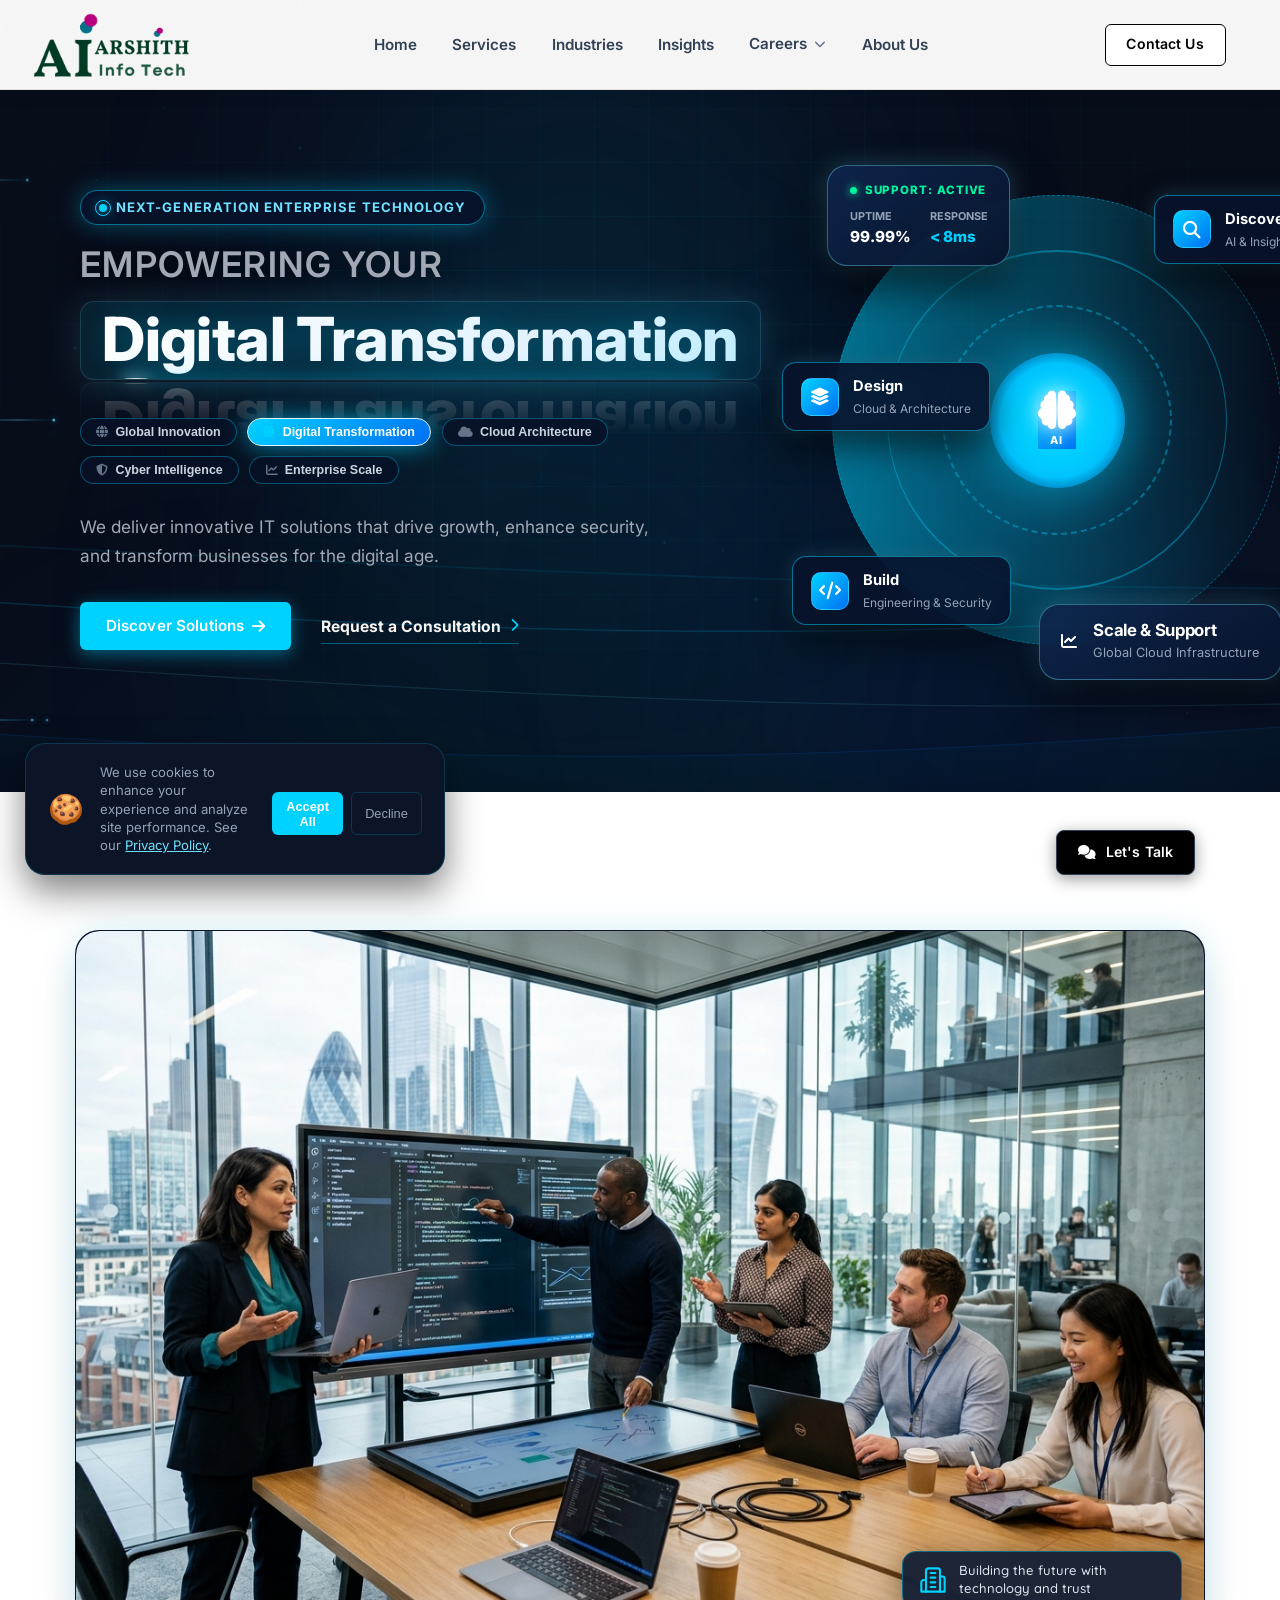
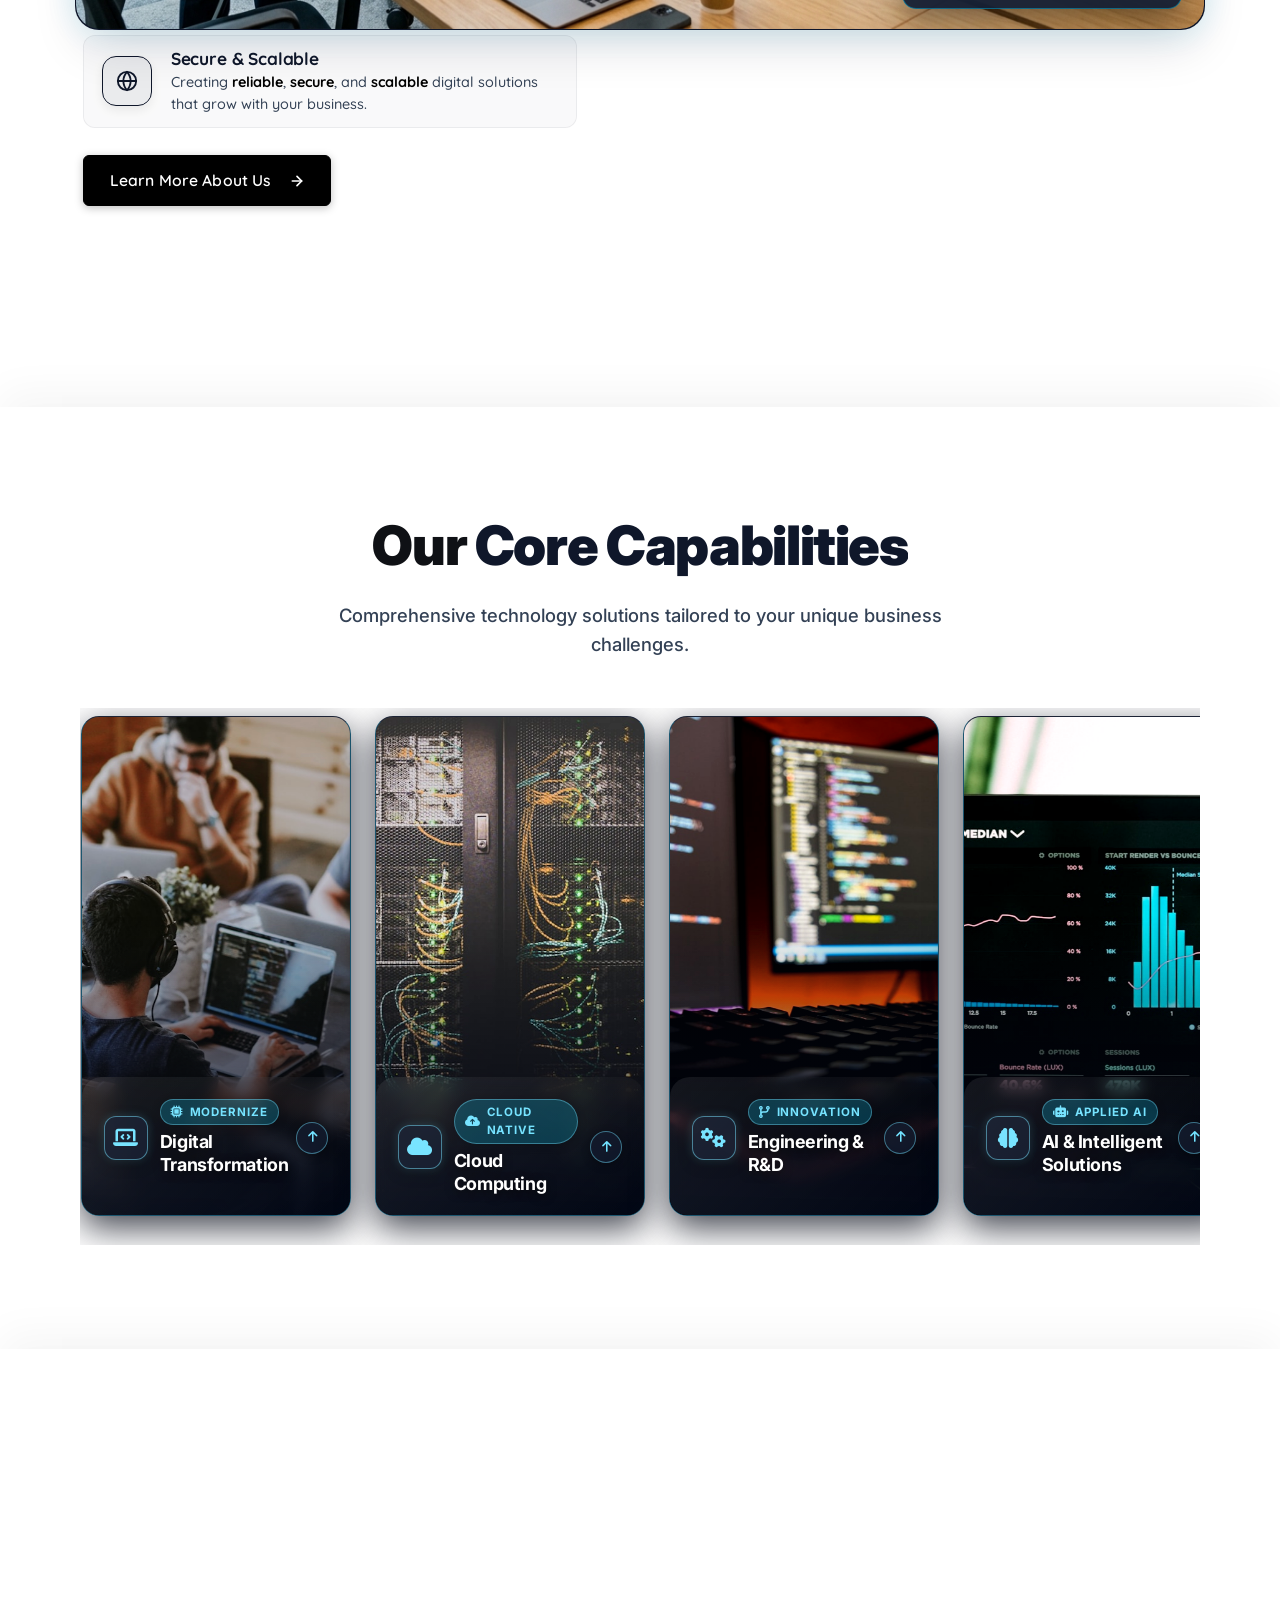
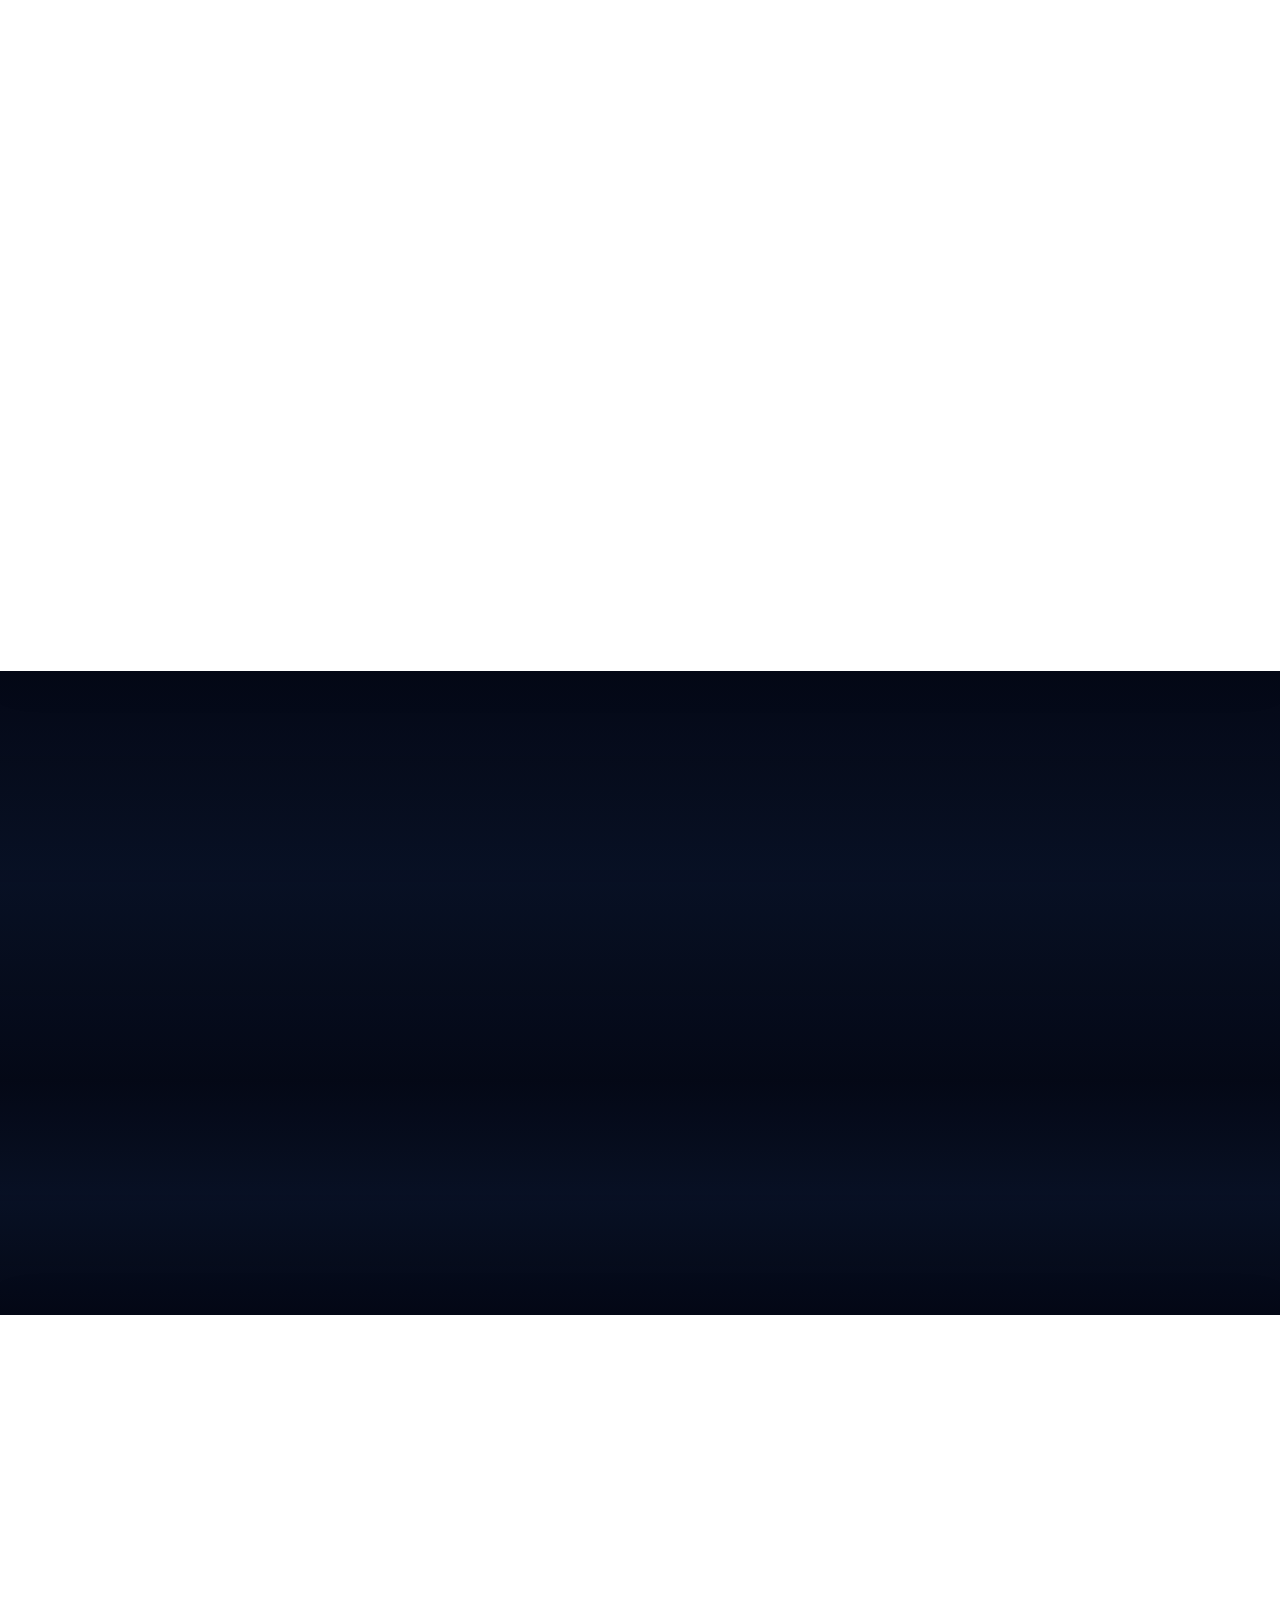
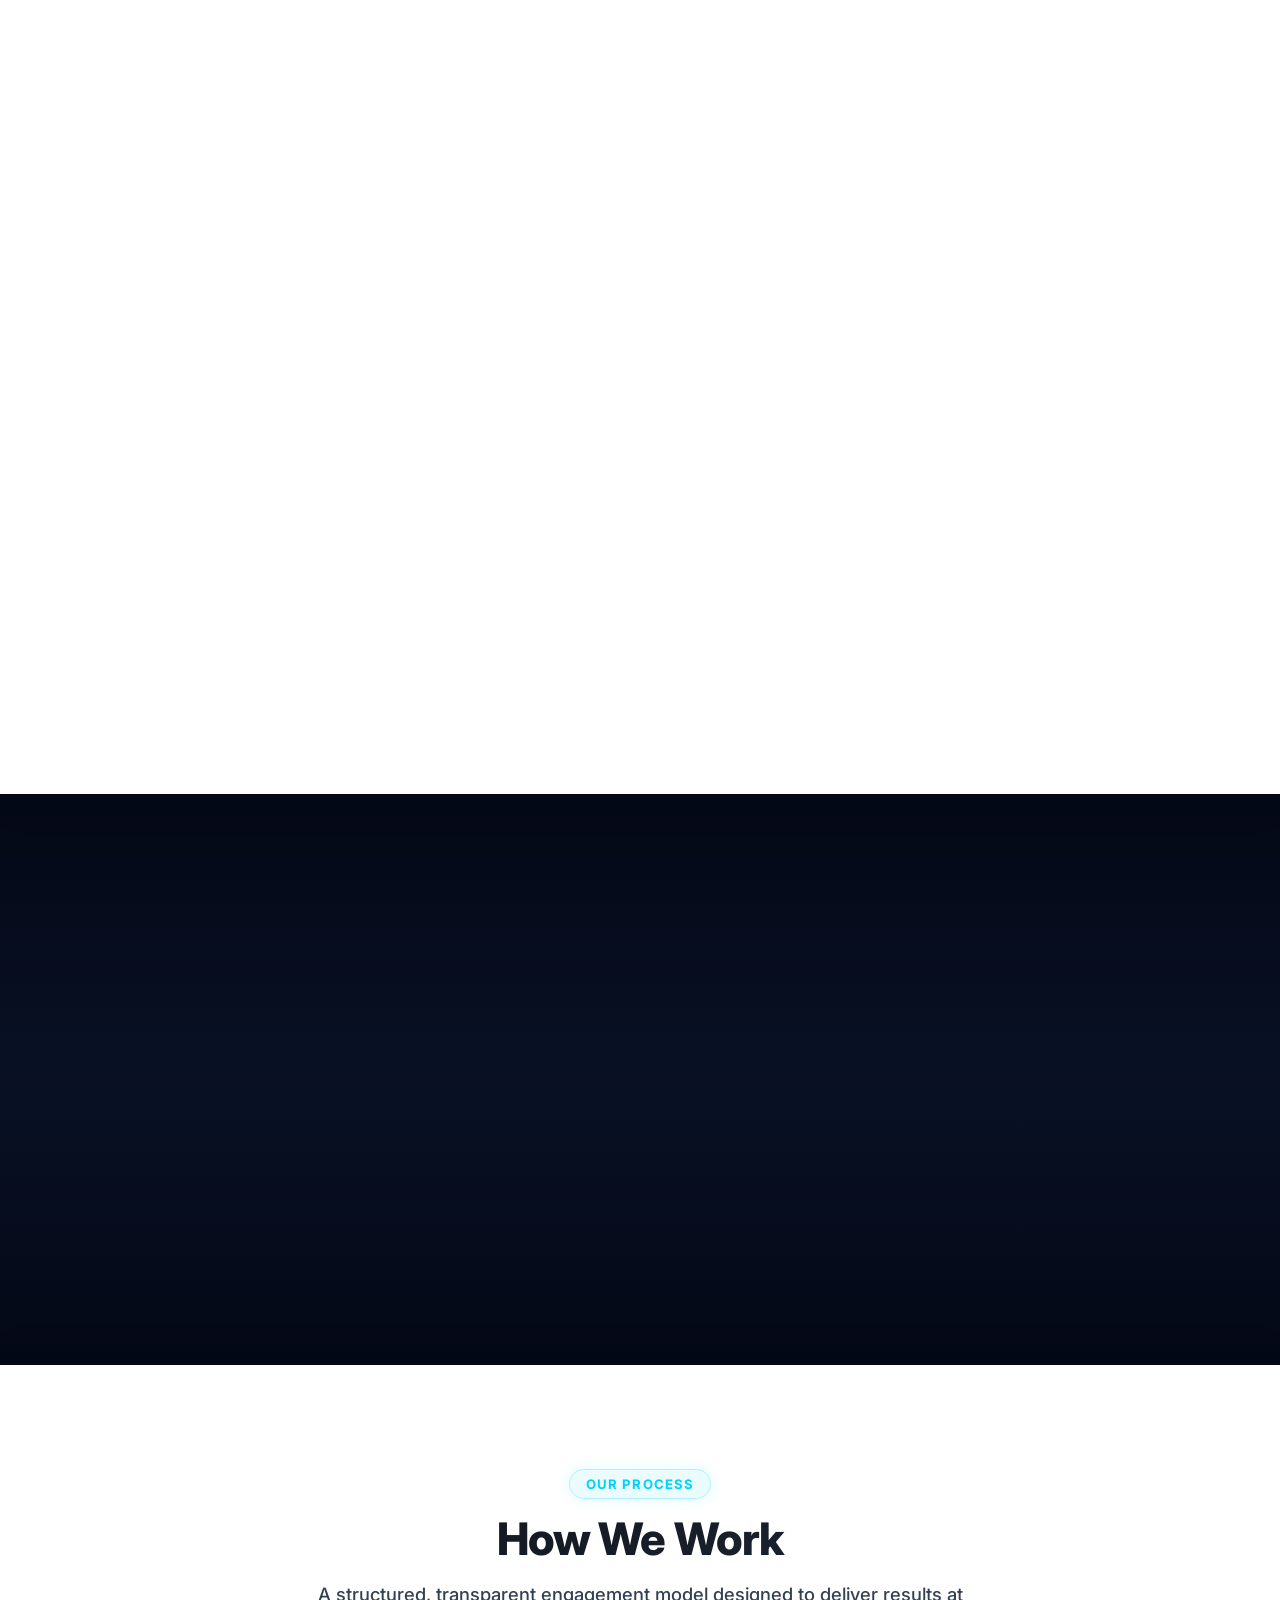
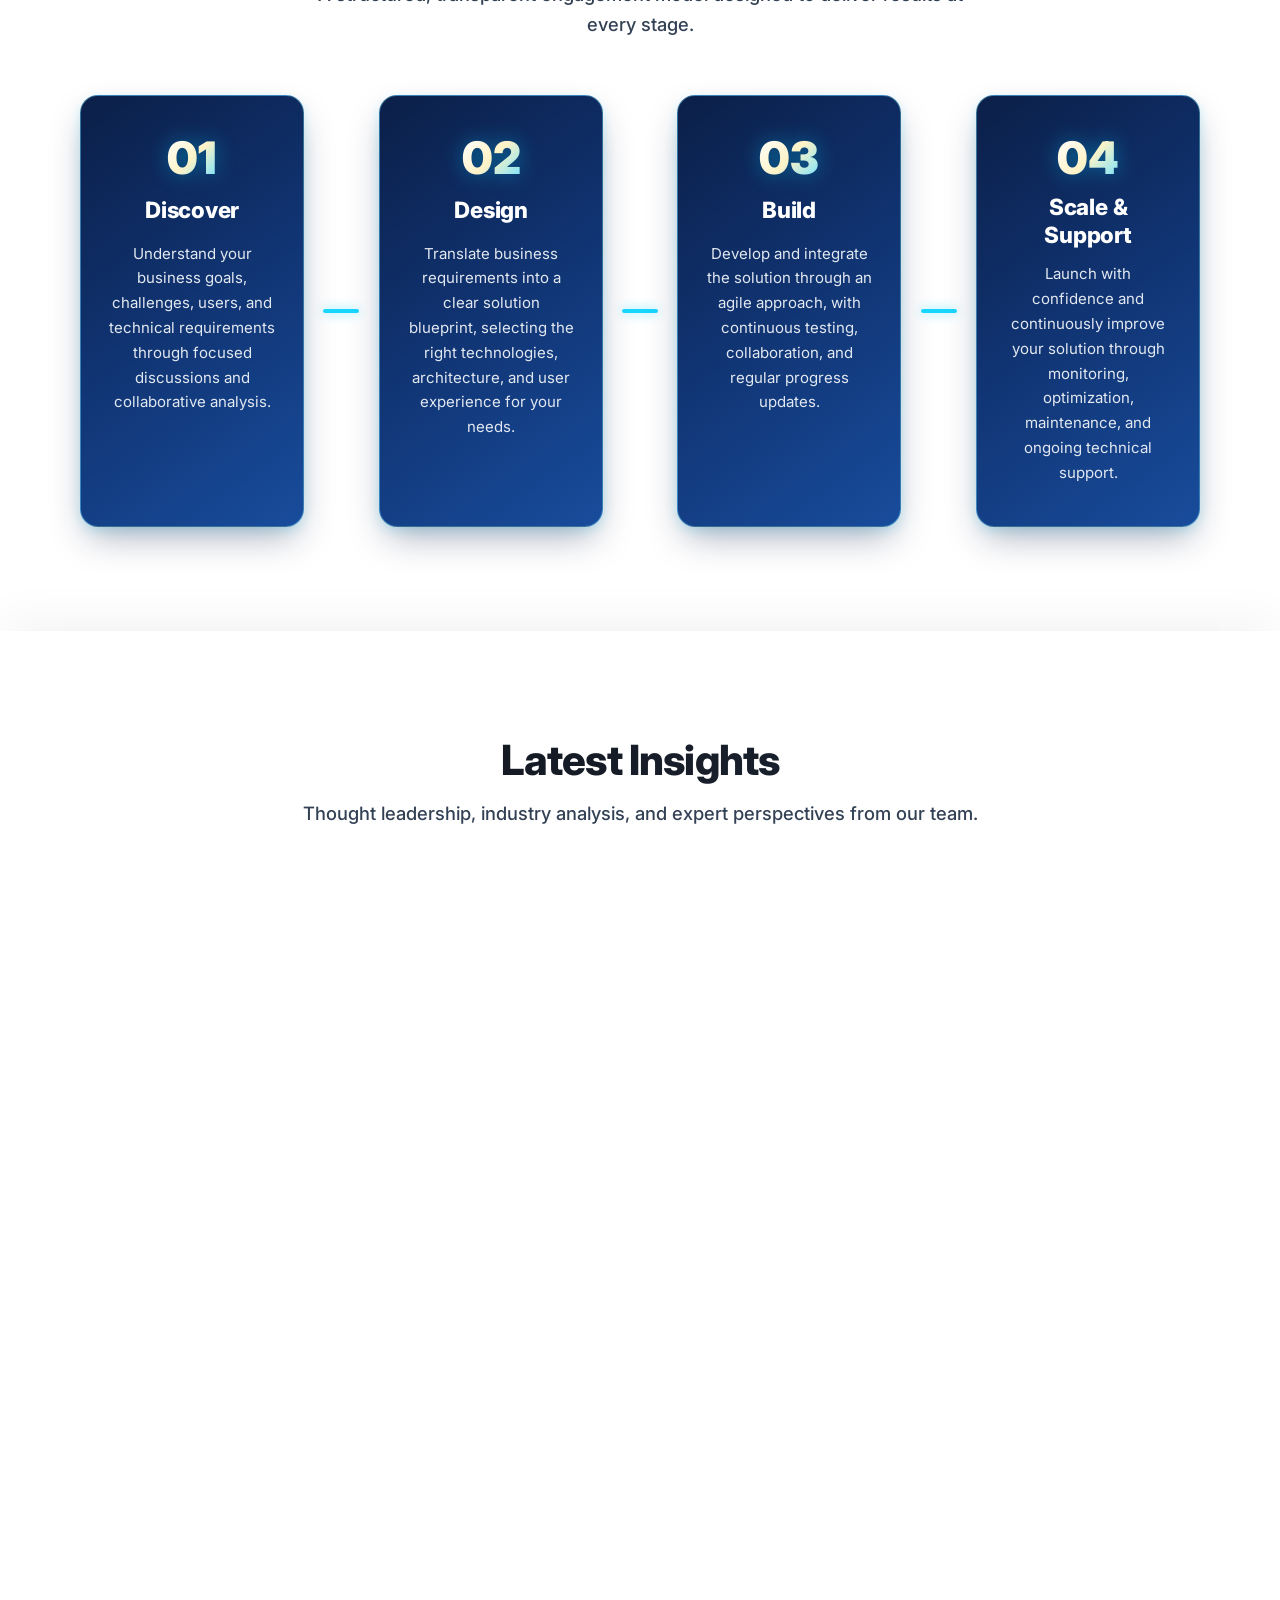
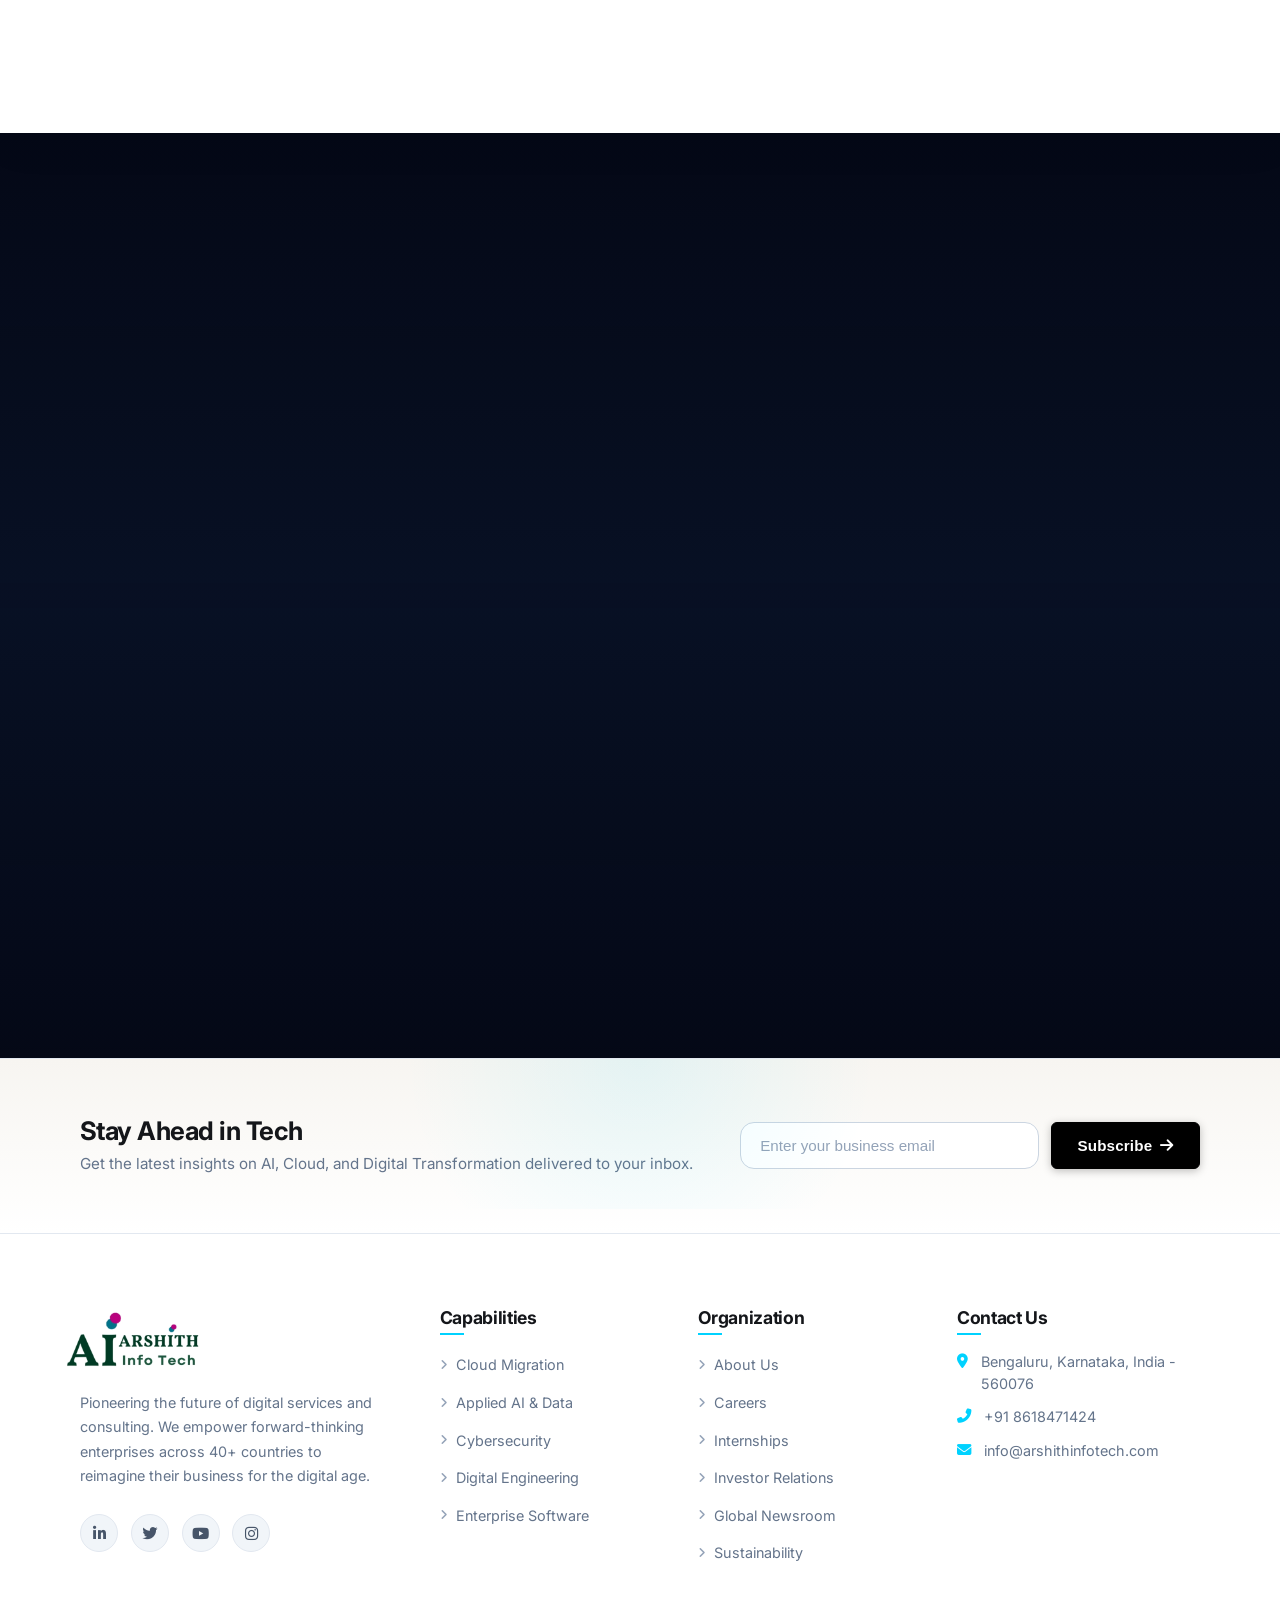
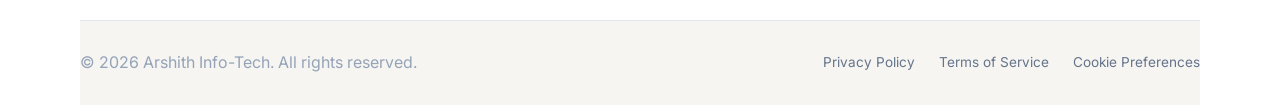
==== commit 86bd5170: "Update website styling: apply Cyber Blue theme across pages, full-time careers page styling with Cyb" ====
--- a/index.html
+++ b/index.html
@@ -28,6 +28,7 @@
     <div class="aurora-orb aurora-orb-4"></div>
   </div>
   <canvas id="globalParticlesCanvas"></canvas>
+
 
   <!-- Navbar -->
   <nav class="navbar">
@@ -183,7 +184,7 @@
               </div>
               <div class="stat-mini">
                 <span>RESPONSE</span>
-                <strong style="color: #FBBF24;">&lt; 8ms</strong>
+                <strong style="color: #00d2ff;">&lt; 8ms</strong>
               </div>
             </div>
           </div>
@@ -238,7 +239,8 @@
                 <div class="about-feature-details">
                   <h4>Innovation &amp; Technology</h4>
                   <p>Building smarter solutions with <strong style="color: #000000; font-weight: 700;">AI</strong>,
-                    <strong style="color: #000000; font-weight: 700;">cloud</strong>, and emerging technologies.</p>
+                    <strong style="color: #000000; font-weight: 700;">cloud</strong>, and emerging technologies.
+                  </p>
                 </div>
               </div>
 
@@ -302,7 +304,7 @@
               <!-- Floating Trust Badge -->
               <div class="about-trust-card">
                 <div class="about-trust-icon">
-                  <svg width="28" height="28" viewBox="0 0 24 24" fill="none" stroke="#FDE68A" stroke-width="1.8"
+                  <svg width="28" height="28" viewBox="0 0 24 24" fill="none" stroke="#00d2ff" stroke-width="1.8"
                     stroke-linecap="round" stroke-linejoin="round">
                     <path d="M6 22V4a2 2 0 0 1 2-2h8a2 2 0 0 1 2 2v18Z" />
                     <path d="M6 12H4a2 2 0 0 0-2 2v8h4" />
@@ -786,7 +788,7 @@
           <p>Our skilled professionals bring specialized technical and industry knowledge to every project, ensuring
             focused execution and high-quality results.</p>
         </div>
-        <div class="why-card card-red reveal-up delay-300">
+        <div class="why-card card-cyan card-security reveal-up delay-300">
           <div class="why-icon"><i class="fas fa-lock"></i></div>
           <h3>Security by Design</h3>
           <p>Security is built into every stage of our solutions, from architecture and development to deployment,
--- a/css/style.css
+++ b/css/style.css
@@ -1,24 +1,24 @@
 :root {
-  --primary: #F5A623;
-  --primary-glow: rgba(245, 166, 35, 0.4);
-  --primary-dark: #D97706;
-  --primary-light: #FBBF24;
-  --secondary: #E09010;
-  --accent: #F5A623;
-  --dark-bg: #0F1115;
-  --dark-card: #14161A;
-  --dark-surface: rgba(20, 22, 26, 0.85);
-  --bg-alt: #0F1115;
+  --primary: #00d2ff;
+  --primary-glow: rgba(0, 210, 255, 0.45);
+  --primary-dark: #0070f3;
+  --primary-light: #70e2ff;
+  --secondary: #0070f3;
+  --accent: #00d2ff;
+  --dark-bg: #080d1a;
+  --dark-card: #0c1527;
+  --dark-surface: rgba(12, 21, 39, 0.88);
+  --bg-alt: #080d1a;
   --text-main: #F7F5F1;
-  --text-muted: #A3A8B5;
-  --text-dim: #6B7280;
-  --border-color: rgba(255, 255, 255, 0.08);
-  --border-hover: rgba(245, 166, 35, 0.45);
-  --gradient-primary: linear-gradient(135deg, #F5A623 0%, #D97706 100%);
-  --gradient-accent: linear-gradient(135deg, #FBBF24 0%, #F5A623 100%);
-  --glass-bg: rgba(20, 22, 26, 0.75);
-  --glass-border: rgba(245, 166, 35, 0.15);
-  --glass-shadow: 0 16px 40px rgba(0, 0, 0, 0.5);
+  --text-muted: #94a3b8;
+  --text-dim: #64748b;
+  --border-color: rgba(0, 210, 255, 0.15);
+  --border-hover: rgba(0, 210, 255, 0.55);
+  --gradient-primary: linear-gradient(135deg, #00d2ff 0%, #0070f3 100%);
+  --gradient-accent: linear-gradient(135deg, #70e2ff 0%, #00d2ff 100%);
+  --glass-bg: rgba(12, 21, 39, 0.78);
+  --glass-border: rgba(0, 210, 255, 0.2);
+  --glass-shadow: 0 16px 40px rgba(0, 0, 0, 0.6);
   --radius-sm: 8px;
   --radius-md: 14px;
   --radius-lg: 20px;
@@ -95,8 +95,8 @@
   text-transform: uppercase;
   letter-spacing: 0.1em;
   color: var(--secondary);
-  background: rgba(224, 144, 16, 0.1);
-  border: 1px solid rgba(224, 144, 16, 0.25);
+  background: rgba(0, 210, 255, 0.1);
+  border: 1px solid rgba(0, 210, 255, 0.25);
   border-radius: 50px;
   margin-bottom: 0.85rem;
   backdrop-filter: blur(8px);
@@ -181,7 +181,7 @@
 
 .btn-primary:hover {
   transform: translateY(-2px);
-  box-shadow: 0 8px 28px rgba(245, 166, 35, 0.6);
+  box-shadow: 0 8px 28px rgba(0, 210, 255, 0.6);
 }
 
 .btn-outline {
@@ -270,7 +270,7 @@
 }
 
 .nav-links a:hover {
-  color: #F5A623;
+  color: #00d2ff;
 }
 
 /* Nav Item Dropdown */
@@ -296,7 +296,7 @@
 .nav-item-dropdown .dropdown-trigger:hover,
 .nav-item-dropdown.active .dropdown-trigger,
 .nav-item-dropdown .dropdown-trigger.active {
-  color: #F5A623 !important;
+  color: #00d2ff !important;
 }
 
 .nav-item-dropdown .nav-dropdown-arrow {
@@ -310,7 +310,7 @@
 .nav-item-dropdown:hover .nav-dropdown-arrow,
 .nav-item-dropdown.dropdown-open .nav-dropdown-arrow {
   transform: rotate(180deg);
-  color: #F5A623 !important;
+  color: #00d2ff !important;
 }
 
 /* Desktop Dropdown Menu */
@@ -322,7 +322,7 @@
   background: #ffffff !important;
   border: 1px solid rgba(226, 232, 240, 0.95) !important;
   border-radius: 16px !important;
-  box-shadow: 0 20px 45px -10px rgba(15, 23, 42, 0.16), 0 0 25px rgba(245, 166, 35, 0.08) !important;
+  box-shadow: 0 20px 45px -10px rgba(15, 23, 42, 0.16), 0 0 25px rgba(0, 210, 255, 0.08) !important;
   min-width: 295px;
   padding: 0.55rem !important;
   list-style: none !important;
@@ -375,18 +375,18 @@
 .nav-dropdown-link:hover,
 .nav-dropdown-link.active {
   background: #FFFBEB !important;
-  border-color: rgba(251, 191, 36, 0.4) !important;
+  border-color: rgba(112, 226, 255, 0.4) !important;
   transform: translateX(3px);
-  box-shadow: 0 4px 14px rgba(245, 166, 35, 0.08);
+  box-shadow: 0 4px 14px rgba(0, 210, 255, 0.08);
 }
 
 .nav-dropdown-link .dropdown-link-icon {
   width: 38px !important;
   height: 38px !important;
   border-radius: 10px !important;
-  background: rgba(245, 166, 35, 0.08);
-  border: 1px solid rgba(245, 166, 35, 0.2);
-  color: #F5A623;
+  background: rgba(0, 210, 255, 0.08);
+  border: 1px solid rgba(0, 210, 255, 0.2);
+  color: #00d2ff;
   display: flex !important;
   align-items: center;
   justify-content: center;
@@ -402,9 +402,9 @@
 
 .nav-dropdown-link:hover .dropdown-link-icon,
 .nav-dropdown-link.active .dropdown-link-icon {
-  background: linear-gradient(135deg, #F5A623 0%, #F5A623 100%) !important;
+  background: linear-gradient(135deg, #00d2ff 0%, #00d2ff 100%) !important;
   color: #ffffff !important;
-  box-shadow: 0 4px 12px rgba(245, 166, 35, 0.35);
+  box-shadow: 0 4px 12px rgba(0, 210, 255, 0.35);
   transform: scale(1.05);
 }
 
@@ -424,7 +424,7 @@
 }
 
 .nav-dropdown-link:hover .dropdown-link-text strong {
-  color: #F5A623;
+  color: #00d2ff;
 }
 
 .dropdown-link-text small {
@@ -446,7 +446,7 @@
 .menu-toggle {
   display: none;
   font-size: 1.4rem;
-  color: #F5A623;
+  color: #00d2ff;
   cursor: pointer;
 }
 
@@ -482,8 +482,8 @@
   position: absolute;
   inset: 0;
   background-image: 
-    linear-gradient(to right, rgba(245, 166, 35, 0.035) 1px, transparent 1px),
-    linear-gradient(to bottom, rgba(245, 166, 35, 0.035) 1px, transparent 1px);
+    linear-gradient(to right, rgba(0, 210, 255, 0.035) 1px, transparent 1px),
+    linear-gradient(to bottom, rgba(0, 210, 255, 0.035) 1px, transparent 1px);
   background-size: 54px 54px;
   mask-image: radial-gradient(ellipse 90% 70% at 50% 35%, #000 25%, transparent 90%);
   -webkit-mask-image: radial-gradient(ellipse 90% 70% at 50% 35%, #000 25%, transparent 90%);
@@ -519,7 +519,7 @@
   left: 20%;
   width: 650px;
   height: 650px;
-  background: radial-gradient(circle at center, rgba(245, 166, 35, 0.32) 0%, rgba(224, 144, 16, 0.12) 50%, transparent 75%);
+  background: radial-gradient(circle at center, rgba(0, 210, 255, 0.32) 0%, rgba(0, 112, 243, 0.12) 50%, transparent 75%);
 }
 
 .aurora-orb-2 {
@@ -527,7 +527,7 @@
   right: -5%;
   width: 700px;
   height: 700px;
-  background: radial-gradient(circle at center, rgba(245, 166, 35, 0.28) 0%, rgba(217, 119, 6, 0.1) 55%, transparent 75%);
+  background: radial-gradient(circle at center, rgba(0, 112, 243, 0.28) 0%, rgba(37, 99, 235, 0.1) 55%, transparent 75%);
   animation-delay: -6s;
   animation-duration: 22s;
 }
@@ -537,7 +537,7 @@
   left: 15%;
   width: 720px;
   height: 720px;
-  background: radial-gradient(circle at center, rgba(224, 144, 16, 0.24) 0%, rgba(217, 119, 6, 0.08) 60%, transparent 80%);
+  background: radial-gradient(circle at center, rgba(0, 210, 255, 0.24) 0%, rgba(14, 165, 233, 0.08) 60%, transparent 80%);
   animation-delay: -12s;
   animation-duration: 25s;
 }
@@ -547,7 +547,7 @@
   left: -5%;
   width: 550px;
   height: 550px;
-  background: radial-gradient(circle at center, rgba(217, 119, 6, 0.2) 0%, rgba(245, 166, 35, 0.08) 50%, transparent 75%);
+  background: radial-gradient(circle at center, rgba(37, 99, 235, 0.2) 0%, rgba(0, 210, 255, 0.08) 50%, transparent 75%);
   animation-delay: -9s;
   animation-duration: 20s;
 }
@@ -610,13 +610,13 @@
   padding: 0.45rem 1.25rem;
   border-radius: 50px;
   background: rgba(15, 28, 56, 0.75);
-  border: 1px solid rgba(251, 191, 36, 0.4);
-  color: #FBBF24;
+  border: 1px solid rgba(112, 226, 255, 0.4);
+  color: #70e2ff;
   font-size: 0.84rem;
   font-weight: 700;
   letter-spacing: 0.04em;
   margin-bottom: 1.5rem;
-  box-shadow: 0 0 25px rgba(251, 191, 36, 0.2), inset 0 0 12px rgba(251, 191, 36, 0.1);
+  box-shadow: 0 0 25px rgba(112, 226, 255, 0.2), inset 0 0 12px rgba(112, 226, 255, 0.1);
   backdrop-filter: blur(12px);
   -webkit-backdrop-filter: blur(12px);
 }
@@ -670,30 +670,30 @@
   margin-top: 0.15em;
   padding: 0.06em 0.35em;
   border-radius: 14px;
-  background: rgba(245, 166, 35, 0.05);
-  border: 1px solid rgba(251, 191, 36, 0.2);
-  box-shadow: 0 0 35px rgba(251, 191, 36, 0.15), inset 0 0 20px rgba(251, 191, 36, 0.06);
+  background: rgba(0, 210, 255, 0.05);
+  border: 1px solid rgba(112, 226, 255, 0.2);
+  box-shadow: 0 0 35px rgba(112, 226, 255, 0.15), inset 0 0 20px rgba(112, 226, 255, 0.06);
   backdrop-filter: blur(10px);
   -webkit-backdrop-filter: blur(10px);
   transition: all 0.35s ease;
   overflow: hidden;
-  -webkit-box-reflect: below 2px linear-gradient(to bottom, transparent 35%, rgba(245, 166, 35, 0.22) 85%, rgba(251, 191, 36, 0.38) 100%);
+  -webkit-box-reflect: below 2px linear-gradient(to bottom, transparent 35%, rgba(0, 210, 255, 0.22) 85%, rgba(112, 226, 255, 0.38) 100%);
 }
 
 .hologram-text-container:hover {
-  border-color: rgba(251, 191, 36, 0.45);
-  box-shadow: 0 0 45px rgba(251, 191, 36, 0.25), inset 0 0 25px rgba(251, 191, 36, 0.1);
+  border-color: rgba(112, 226, 255, 0.45);
+  box-shadow: 0 0 45px rgba(112, 226, 255, 0.25), inset 0 0 25px rgba(112, 226, 255, 0.1);
 }
 
 .hologram-scramble-text {
   display: inline-block;
   font-family: inherit;
   font-weight: 800;
-  background: linear-gradient(135deg, #F5A623 0%, #FBBF24 35%, #818cf8 70%, #F5A623 100%);
+  background: linear-gradient(135deg, #00d2ff 0%, #70e2ff 35%, #818cf8 70%, #00d2ff 100%);
   background-size: 250% auto;
   -webkit-background-clip: text;
   -webkit-text-fill-color: transparent;
-  filter: drop-shadow(0 0 22px rgba(251, 191, 36, 0.45));
+  filter: drop-shadow(0 0 22px rgba(112, 226, 255, 0.45));
   animation: hologramShimmer 6s linear infinite;
   letter-spacing: -0.01em;
   user-select: none;
@@ -716,7 +716,7 @@
 }
 
 .hologram-scramble-text:hover {
-  filter: drop-shadow(0 0 32px rgba(245, 166, 35, 0.85));
+  filter: drop-shadow(0 0 32px rgba(0, 210, 255, 0.85));
 }
 
 @keyframes hologramShimmer {
@@ -744,8 +744,8 @@
   left: 6%;
   width: 88%;
   height: 2px;
-  background: linear-gradient(90deg, transparent, #F5A623, #FBBF24, #818cf8, transparent);
-  box-shadow: 0 0 12px #F5A623, 0 0 24px #FBBF24;
+  background: linear-gradient(90deg, transparent, #00d2ff, #70e2ff, #818cf8, transparent);
+  box-shadow: 0 0 12px #00d2ff, 0 0 24px #70e2ff;
   border-radius: 2px;
   opacity: 0.85;
 }
@@ -759,7 +759,7 @@
   height: 4px;
   background: #ffffff;
   border-radius: 50%;
-  box-shadow: 0 0 15px #ffffff, 0 0 30px #F5A623;
+  box-shadow: 0 0 15px #ffffff, 0 0 30px #00d2ff;
   animation: energyScan 3.5s ease-in-out infinite;
 }
 
@@ -804,20 +804,20 @@
 
 .tech-pill:hover {
   background: rgba(20, 22, 26, 0.35);
-  border-color: rgba(251, 191, 36, 0.4);
+  border-color: rgba(112, 226, 255, 0.4);
   color: #e2e8f0;
   transform: translateY(-2px);
 }
 
 .tech-pill.active {
-  background: rgba(245, 166, 35, 0.18);
-  border-color: rgba(251, 191, 36, 0.7);
-  color: #FBBF24;
-  box-shadow: 0 0 16px rgba(251, 191, 36, 0.25);
+  background: rgba(0, 210, 255, 0.18);
+  border-color: rgba(112, 226, 255, 0.7);
+  color: #70e2ff;
+  box-shadow: 0 0 16px rgba(112, 226, 255, 0.25);
 }
 
 .tech-pill.active i {
-  color: #F5A623;
+  color: #00d2ff;
 }
 
 .hero-subtitle {
@@ -887,12 +887,12 @@
 
 .matrix-glass-panel {
   background: rgba(20, 22, 26, 0.88);
-  border: 1px solid rgba(245, 166, 35, 0.28);
+  border: 1px solid rgba(0, 210, 255, 0.28);
   border-radius: 18px;
   backdrop-filter: blur(20px);
   -webkit-backdrop-filter: blur(20px);
   padding: 1.4rem 1.4rem 1.2rem;
-  box-shadow: 0 25px 50px -12px rgba(0, 0, 0, 0.65), 0 0 35px rgba(245, 166, 35, 0.12);
+  box-shadow: 0 25px 50px -12px rgba(0, 0, 0, 0.65), 0 0 35px rgba(0, 210, 255, 0.12);
   position: relative;
   overflow: hidden;
   transition: all 0.35s ease;
@@ -905,7 +905,7 @@
   left: 0;
   right: 0;
   height: 2px;
-  background: linear-gradient(90deg, transparent, #F5A623, #FBBF24, transparent);
+  background: linear-gradient(90deg, transparent, #00d2ff, #70e2ff, transparent);
 }
 
 /* System Header Bar */
@@ -928,8 +928,8 @@
   width: 8px;
   height: 8px;
   border-radius: 50%;
-  background: #F5A623;
-  box-shadow: 0 0 10px #F5A623;
+  background: #00d2ff;
+  box-shadow: 0 0 10px #00d2ff;
   position: relative;
   display: inline-block;
 }
@@ -958,7 +958,7 @@
   font-size: 0.72rem;
   font-weight: 700;
   letter-spacing: 0.12em;
-  color: #FBBF24;
+  color: #70e2ff;
   text-transform: uppercase;
 }
 
@@ -1008,20 +1008,20 @@
   height: 86px;
   border-radius: 50%;
   background: radial-gradient(circle, #212631 0%, #14161A 100%);
-  border: 2px solid #F5A623;
-  box-shadow: 0 0 25px rgba(245, 166, 35, 0.4), inset 0 0 15px rgba(245, 166, 35, 0.25);
+  border: 2px solid #00d2ff;
+  box-shadow: 0 0 25px rgba(0, 210, 255, 0.4), inset 0 0 15px rgba(0, 210, 255, 0.25);
   transition: transform 0.3s ease, box-shadow 0.3s ease;
 }
 
 .matrix-core-nexus:hover {
   transform: translate(-50%, -50%) scale(1.06);
-  box-shadow: 0 0 35px rgba(245, 166, 35, 0.6), inset 0 0 20px rgba(245, 166, 35, 0.4);
+  box-shadow: 0 0 35px rgba(0, 210, 255, 0.6), inset 0 0 20px rgba(0, 210, 255, 0.4);
 }
 
 .nexus-icon-box i {
   font-size: 1.5rem;
-  color: #FBBF24;
-  filter: drop-shadow(0 0 8px rgba(245, 166, 35, 0.8));
+  color: #70e2ff;
+  filter: drop-shadow(0 0 8px rgba(0, 210, 255, 0.8));
 }
 
 .nexus-core-tag {
@@ -1038,7 +1038,7 @@
   z-index: 3;
   width: 100%;
   background: rgba(26, 29, 36, 0.85);
-  border: 1px solid rgba(245, 166, 35, 0.22);
+  border: 1px solid rgba(0, 210, 255, 0.22);
   border-radius: 12px;
   padding: 0.8rem 0.85rem;
   display: flex;
@@ -1051,17 +1051,17 @@
 
 .matrix-node-card:hover {
   transform: translateY(-3px);
-  border-color: #F5A623;
-  box-shadow: 0 12px 28px rgba(0, 0, 0, 0.55), 0 0 20px rgba(245, 166, 35, 0.25);
+  border-color: #00d2ff;
+  box-shadow: 0 12px 28px rgba(0, 0, 0, 0.55), 0 0 20px rgba(0, 210, 255, 0.25);
 }
 
 .node-icon-wrap {
   width: 34px;
   height: 34px;
   border-radius: 8px;
-  background: rgba(245, 166, 35, 0.12);
-  border: 1px solid rgba(245, 166, 35, 0.3);
-  color: #FBBF24;
+  background: rgba(0, 210, 255, 0.12);
+  border: 1px solid rgba(0, 210, 255, 0.3);
+  color: #70e2ff;
   display: flex;
   align-items: center;
   justify-content: center;
@@ -1090,7 +1090,7 @@
   align-items: center;
   justify-content: space-between;
   background: rgba(15, 17, 21, 0.9);
-  border: 1px solid rgba(245, 166, 35, 0.2);
+  border: 1px solid rgba(0, 210, 255, 0.2);
   border-radius: 10px;
   padding: 0.75rem 1rem;
   margin-top: 0.85rem;
@@ -1134,7 +1134,7 @@
 }
 
 .telemetry-metric strong.latency-val {
-  color: #FBBF24;
+  color: #70e2ff;
 }
 
 .telemetry-divider {
@@ -1150,12 +1150,12 @@
   width: 100%;
   max-width: 530px;
   background: rgba(20, 22, 26, 0.88);
-  border: 1px solid rgba(245, 166, 35, 0.28);
+  border: 1px solid rgba(0, 210, 255, 0.28);
   border-radius: 18px;
   backdrop-filter: blur(20px);
   -webkit-backdrop-filter: blur(20px);
   padding: 1.5rem 1.5rem 1.3rem;
-  box-shadow: 0 25px 50px -12px rgba(0, 0, 0, 0.65), 0 0 35px rgba(245, 166, 35, 0.12);
+  box-shadow: 0 25px 50px -12px rgba(0, 0, 0, 0.65), 0 0 35px rgba(0, 210, 255, 0.12);
   position: relative;
   overflow: hidden;
 }
@@ -1167,7 +1167,7 @@
   left: 0;
   right: 0;
   height: 2px;
-  background: linear-gradient(90deg, transparent, #F5A623, #FBBF24, transparent);
+  background: linear-gradient(90deg, transparent, #00d2ff, #70e2ff, transparent);
 }
 
 .showcase-header {
@@ -1189,9 +1189,9 @@
   width: 42px;
   height: 42px;
   border-radius: 10px;
-  background: rgba(245, 166, 35, 0.12);
-  border: 1px solid rgba(245, 166, 35, 0.35);
-  color: #FBBF24;
+  background: rgba(0, 210, 255, 0.12);
+  border: 1px solid rgba(0, 210, 255, 0.35);
+  color: #70e2ff;
   display: flex;
   align-items: center;
   justify-content: center;
@@ -1241,7 +1241,7 @@
 
 .showcase-stat-item {
   background: rgba(26, 29, 36, 0.85);
-  border: 1px solid rgba(245, 166, 35, 0.2);
+  border: 1px solid rgba(0, 210, 255, 0.2);
   border-radius: 12px;
   padding: 0.9rem 1rem;
   transition: transform 0.3s ease, border-color 0.3s ease, box-shadow 0.3s ease;
@@ -1249,15 +1249,15 @@
 
 .showcase-stat-item:hover {
   transform: translateY(-3px);
-  border-color: #F5A623;
-  box-shadow: 0 10px 25px rgba(0, 0, 0, 0.5), 0 0 20px rgba(245, 166, 35, 0.2);
+  border-color: #00d2ff;
+  box-shadow: 0 10px 25px rgba(0, 0, 0, 0.5), 0 0 20px rgba(0, 210, 255, 0.2);
 }
 
 .stat-item-val {
   font-family: var(--font-brand, 'Inter', sans-serif);
   font-size: 1.5rem;
   font-weight: 800;
-  color: #FBBF24;
+  color: #70e2ff;
   line-height: 1.1;
   margin-bottom: 4px;
 }
@@ -1275,7 +1275,7 @@
   align-items: center;
   justify-content: space-between;
   background: rgba(15, 17, 21, 0.9);
-  border: 1px solid rgba(245, 166, 35, 0.2);
+  border: 1px solid rgba(0, 210, 255, 0.2);
   border-radius: 10px;
   padding: 0.75rem 1rem;
   gap: 0.5rem;
@@ -1290,7 +1290,7 @@
 }
 
 .compliance-item i {
-  color: #FBBF24;
+  color: #70e2ff;
   font-size: 0.8rem;
 }
 
@@ -1326,10 +1326,10 @@
   align-items: center;
   gap: 8px;
   padding: 6px 18px;
-  background: rgba(245, 166, 35, 0.1);
-  border: 1.5px solid rgba(245, 166, 35, 0.35);
+  background: rgba(0, 210, 255, 0.1);
+  border: 1.5px solid rgba(0, 210, 255, 0.35);
   border-radius: 50px;
-  color: #FBBF24;
+  color: #70e2ff;
   font-size: 0.78rem;
   font-weight: 700;
   letter-spacing: 0.09em;
@@ -1347,7 +1347,7 @@
 }
 
 .services-gradient-accent {
-  background: linear-gradient(135deg, #F5A623 0%, #FBBF24 50%, #FDE68A 100%);
+  background: linear-gradient(135deg, #00d2ff 0%, #70e2ff 50%, #e0f2fe 100%);
   -webkit-background-clip: text;
   -webkit-text-fill-color: transparent;
   display: inline-block;
@@ -1381,7 +1381,7 @@
   display: inline-flex;
   align-items: center;
   gap: 8px;
-  color: #FBBF24;
+  color: #70e2ff;
   font-weight: 600;
   font-size: 0.95rem;
   text-decoration: none;
@@ -1393,8 +1393,8 @@
 }
 
 .services-btn-secondary:hover {
-  background: rgba(245, 166, 35, 0.12);
-  border-color: rgba(245, 166, 35, 0.4);
+  background: rgba(0, 210, 255, 0.12);
+  border-color: rgba(0, 210, 255, 0.4);
   color: #ffffff;
   transform: translateY(-2px);
 }
@@ -1411,7 +1411,7 @@
 .service-deck-card {
   background: rgba(20, 22, 26, 0.85);
   backdrop-filter: blur(14px);
-  border: 1px solid rgba(245, 166, 35, 0.2);
+  border: 1px solid rgba(0, 210, 255, 0.2);
   border-radius: 16px;
   padding: 1.4rem 1.15rem;
   display: flex;
@@ -1430,7 +1430,7 @@
   left: 0;
   right: 0;
   height: 2.5px;
-  background: linear-gradient(90deg, transparent, #F5A623, #FBBF24, transparent);
+  background: linear-gradient(90deg, transparent, #00d2ff, #70e2ff, transparent);
   opacity: 0;
   transition: opacity 0.35s ease;
 }
@@ -1438,8 +1438,8 @@
 .service-deck-card:hover {
   transform: translateY(-6px);
   background: rgba(28, 31, 39, 0.95);
-  border-color: rgba(245, 166, 35, 0.55);
-  box-shadow: 0 16px 35px rgba(0, 0, 0, 0.5), 0 0 25px rgba(245, 166, 35, 0.18);
+  border-color: rgba(0, 210, 255, 0.55);
+  box-shadow: 0 16px 35px rgba(0, 0, 0, 0.5), 0 0 25px rgba(0, 210, 255, 0.18);
 }
 
 .service-deck-card:hover::before {
@@ -1457,9 +1457,9 @@
   width: 42px;
   height: 42px;
   border-radius: 10px;
-  background: rgba(245, 166, 35, 0.1);
-  border: 1px solid rgba(245, 166, 35, 0.3);
-  color: #FBBF24;
+  background: rgba(0, 210, 255, 0.1);
+  border: 1px solid rgba(0, 210, 255, 0.3);
+  color: #70e2ff;
   display: flex;
   align-items: center;
   justify-content: center;
@@ -1468,7 +1468,7 @@
 }
 
 .service-deck-card:hover .deck-card-icon {
-  background: linear-gradient(135deg, #F5A623 0%, #D97706 100%);
+  background: linear-gradient(135deg, #00d2ff 0%, #0070f3 100%);
   color: #ffffff;
   transform: scale(1.08);
 }
@@ -1476,7 +1476,7 @@
 .deck-card-num {
   font-size: 0.72rem;
   font-weight: 800;
-  color: rgba(245, 166, 35, 0.6);
+  color: rgba(0, 210, 255, 0.6);
   letter-spacing: 0.05em;
 }
 
@@ -1499,9 +1499,9 @@
   display: inline-block;
   font-size: 0.68rem;
   font-weight: 600;
-  color: #FBBF24;
-  background: rgba(245, 166, 35, 0.08);
-  border: 1px solid rgba(245, 166, 35, 0.2);
+  color: #70e2ff;
+  background: rgba(0, 210, 255, 0.08);
+  border: 1px solid rgba(0, 210, 255, 0.2);
   padding: 3px 8px;
   border-radius: 6px;
   margin-bottom: 0.8rem;
@@ -1515,7 +1515,7 @@
   border-top: 1px solid rgba(255, 255, 255, 0.06);
   font-size: 0.78rem;
   font-weight: 600;
-  color: #FBBF24;
+  color: #70e2ff;
 }
 
 .deck-card-footer i {
@@ -1531,7 +1531,7 @@
   display: grid;
   grid-template-columns: repeat(4, 1fr);
   background: rgba(20, 22, 26, 0.92);
-  border: 1px solid rgba(245, 166, 35, 0.25);
+  border: 1px solid rgba(0, 210, 255, 0.25);
   border-radius: 14px;
   padding: 1.1rem 1.5rem;
   box-shadow: 0 10px 30px rgba(0, 0, 0, 0.4);
@@ -1559,7 +1559,7 @@
 .metric-highlight {
   font-size: 1.5rem;
   font-weight: 800;
-  color: #FBBF24;
+  color: #70e2ff;
   line-height: 1;
 }
 
@@ -1628,23 +1628,23 @@
 .ai-ring-outer {
   width: 450px;
   height: 450px;
-  border: 1px dashed rgba(251, 191, 36, 0.35);
+  border: 1px dashed rgba(112, 226, 255, 0.35);
   animation: rotateRingClockwise 28s linear infinite;
 }
 
 .ai-ring-middle {
   width: 340px;
   height: 340px;
-  border: 1px solid rgba(245, 166, 35, 0.25);
-  border-top: 2px solid #F5A623;
-  border-bottom: 2px solid #FBBF24;
+  border: 1px solid rgba(0, 210, 255, 0.25);
+  border-top: 2px solid #00d2ff;
+  border-bottom: 2px solid #70e2ff;
   animation: rotateRingCounter 18s linear infinite;
 }
 
 .ai-ring-inner {
   width: 230px;
   height: 230px;
-  border: 2px dashed rgba(245, 166, 35, 0.35);
+  border: 2px dashed rgba(0, 210, 255, 0.35);
   animation: rotateRingClockwise 12s linear infinite;
 }
 
@@ -1653,7 +1653,7 @@
   width: 450px;
   height: 450px;
   border-radius: 50%;
-  background: conic-gradient(from 0deg at 50% 50%, rgba(251, 191, 36, 0.22) 0deg, transparent 65deg, transparent 360deg);
+  background: conic-gradient(from 0deg at 50% 50%, rgba(112, 226, 255, 0.22) 0deg, transparent 65deg, transparent 360deg);
   animation: rotateRingClockwise 7s linear infinite;
   pointer-events: none;
 }
@@ -1673,13 +1673,13 @@
   width: 135px;
   height: 135px;
   border-radius: 50%;
-  background: radial-gradient(circle, #F5A623 0%, #F5A623 60%, #0F1115 100%);
+  background: radial-gradient(circle, #00d2ff 0%, #00d2ff 60%, #0F1115 100%);
   display: flex;
   align-items: center;
   justify-content: center;
   position: relative;
   z-index: 5;
-  box-shadow: 0 0 50px rgba(245, 166, 35, 0.75), inset 0 0 25px rgba(255, 255, 255, 0.6);
+  box-shadow: 0 0 50px rgba(0, 210, 255, 0.75), inset 0 0 25px rgba(255, 255, 255, 0.6);
   animation: nexusPulse 4s ease-in-out infinite alternate;
   cursor: pointer;
   transition: transform 0.4s ease;
@@ -1690,8 +1690,8 @@
 }
 
 @keyframes nexusPulse {
-  0% { box-shadow: 0 0 35px rgba(245, 166, 35, 0.5), inset 0 0 20px rgba(255, 255, 255, 0.5); }
-  100% { box-shadow: 0 0 65px rgba(245, 166, 35, 0.85), 0 0 90px rgba(245, 166, 35, 0.45), inset 0 0 30px rgba(255, 255, 255, 0.8); }
+  0% { box-shadow: 0 0 35px rgba(0, 210, 255, 0.5), inset 0 0 20px rgba(255, 255, 255, 0.5); }
+  100% { box-shadow: 0 0 65px rgba(0, 210, 255, 0.85), 0 0 90px rgba(0, 210, 255, 0.45), inset 0 0 30px rgba(255, 255, 255, 0.8); }
 }
 
 .nexus-core {
@@ -1712,28 +1712,28 @@
 
 @keyframes brainGlow {
   0% { transform: scale(1); filter: drop-shadow(0 0 8px #ffffff); }
-  100% { transform: scale(1.08); filter: drop-shadow(0 0 15px #F5A623); }
+  100% { transform: scale(1.08); filter: drop-shadow(0 0 15px #00d2ff); }
 }
 
 .nexus-core span {
   font-size: 0.68rem;
   font-weight: 800;
   letter-spacing: 0.12em;
-  text-shadow: 0 0 8px rgba(245, 166, 35, 0.9);
+  text-shadow: 0 0 8px rgba(0, 210, 255, 0.9);
 }
 
 /* Orbiting Satellite Nodes */
 .ai-orbit-node {
   position: absolute;
   background: linear-gradient(145deg, rgba(14, 38, 77, 0.9) 0%, rgba(8, 20, 44, 0.95) 100%);
-  border: 1px solid rgba(251, 191, 36, 0.38);
+  border: 1px solid rgba(112, 226, 255, 0.38);
   backdrop-filter: blur(14px);
   border-radius: var(--radius-md);
   padding: 0.75rem 1.15rem;
   display: flex;
   align-items: center;
   gap: 0.85rem;
-  box-shadow: 0 15px 35px rgba(0, 0, 0, 0.6), 0 0 20px rgba(251, 191, 36, 0.2);
+  box-shadow: 0 15px 35px rgba(0, 0, 0, 0.6), 0 0 20px rgba(112, 226, 255, 0.2);
   z-index: 6;
   transition: all 0.35s ease;
   cursor: pointer;
@@ -1741,17 +1741,17 @@
 
 .ai-orbit-node:hover {
   transform: scale(1.08);
-  border-color: #F5A623;
-  box-shadow: 0 20px 40px rgba(0, 0, 0, 0.7), 0 0 30px rgba(245, 166, 35, 0.45);
+  border-color: #00d2ff;
+  box-shadow: 0 20px 40px rgba(0, 0, 0, 0.7), 0 0 30px rgba(0, 210, 255, 0.45);
 }
 
 .orbit-icon {
   width: 38px;
   height: 38px;
   border-radius: 10px;
-  background: rgba(251, 191, 36, 0.15);
-  border: 1px solid rgba(251, 191, 36, 0.35);
-  color: #FBBF24;
+  background: rgba(112, 226, 255, 0.15);
+  border: 1px solid rgba(112, 226, 255, 0.35);
+  color: #70e2ff;
   display: flex;
   align-items: center;
   justify-content: center;
@@ -1811,11 +1811,11 @@
 .floating-ai-card {
   position: absolute;
   background: linear-gradient(145deg, rgba(14, 38, 77, 0.92) 0%, rgba(8, 20, 44, 0.98) 100%);
-  border: 1px solid rgba(251, 191, 36, 0.38);
+  border: 1px solid rgba(112, 226, 255, 0.38);
   backdrop-filter: blur(16px);
   padding: 0.95rem 1.35rem;
   border-radius: var(--radius-lg);
-  box-shadow: 0 20px 45px rgba(0, 0, 0, 0.65), 0 0 25px rgba(251, 191, 36, 0.25);
+  box-shadow: 0 20px 45px rgba(0, 0, 0, 0.65), 0 0 25px rgba(112, 226, 255, 0.25);
   z-index: 7;
 }
 
@@ -2156,9 +2156,9 @@
 
 .about-feature-item:hover .about-feature-icon {
   transform: scale(1.1) rotate(3deg) !important;
-  border-color: #F5A623 !important;
-  background: #F5A623 !important;
-  box-shadow: 0 8px 25px rgba(245, 166, 35, 0.5) !important;
+  border-color: #00d2ff !important;
+  background: #00d2ff !important;
+  box-shadow: 0 8px 25px rgba(0, 210, 255, 0.5) !important;
 }
 
 .about-feature-item:hover .about-feature-icon svg {
@@ -2176,7 +2176,7 @@
 }
 
 .about-feature-item:hover .about-feature-details h4 {
-  color: #F5A623 !important;
+  color: #00d2ff !important;
 }
 
 .about-feature-details p {
@@ -2203,21 +2203,21 @@
   align-items: center;
   gap: 0.75rem;
   padding: 0.95rem 2.2rem;
-  background: linear-gradient(135deg, #F5A623 0%, #F5A623 50%, #F5A623 100%);
+  background: linear-gradient(135deg, #00d2ff 0%, #00d2ff 50%, #00d2ff 100%);
   border: 1.5px solid rgba(165, 243, 252, 0.7);
   border-radius: 12px;
   color: #ffffff;
   font-weight: 600;
   font-size: 1rem;
   text-decoration: none;
-  box-shadow: 0 8px 30px rgba(245, 166, 35, 0.45);
+  box-shadow: 0 8px 30px rgba(0, 210, 255, 0.45);
   transition: all 0.3s cubic-bezier(0.4, 0, 0.2, 1);
 }
 
 .about-cta-button:hover {
-  background: linear-gradient(135deg, #F5A623 0%, #B45309 100%);
-  border-color: #F5A623;
-  box-shadow: 0 12px 38px rgba(245, 166, 35, 0.65);
+  background: linear-gradient(135deg, #00d2ff 0%, #005bb5 100%);
+  border-color: #00d2ff;
+  box-shadow: 0 12px 38px rgba(0, 210, 255, 0.65);
   transform: translateY(-2px);
   color: #ffffff;
 }
@@ -2350,7 +2350,7 @@
 
 .supercharge-text-col .about-feature-item:hover {
   background: rgba(15, 23, 42, 0.05);
-  border-color: rgba(245, 166, 35, 0.4);
+  border-color: rgba(0, 210, 255, 0.45);
   transform: translateX(6px);
 }
 
@@ -2377,8 +2377,8 @@
 }
 
 .supercharge-text-col .about-feature-item:hover .about-feature-icon {
-  background: #F5A623 !important;
-  border-color: #F5A623 !important;
+  background: #00d2ff !important;
+  border-color: #00d2ff !important;
   transform: scale(1.08);
 }
 
@@ -2412,21 +2412,21 @@
   align-items: center;
   gap: 0.75rem;
   padding: 0.9rem 2.2rem;
-  background: linear-gradient(135deg, #F5A623 0%, #E09212 100%);
+  background: linear-gradient(135deg, #00d2ff 0%, #0070f3 100%);
   border: 1.5px solid rgba(255, 255, 255, 0.4);
   border-radius: 12px;
   color: #ffffff !important;
   font-weight: 700;
   font-size: 0.98rem;
   text-decoration: none;
-  box-shadow: 0 8px 25px rgba(245, 166, 35, 0.45);
+  box-shadow: 0 8px 25px rgba(0, 210, 255, 0.45);
   transition: all 0.3s cubic-bezier(0.4, 0, 0.2, 1);
   width: fit-content;
 }
 
 .supercharge-text-col .about-cta-button:hover {
-  background: linear-gradient(135deg, #E09212 0%, #B45309 100%);
-  box-shadow: 0 12px 35px rgba(245, 166, 35, 0.65);
+  background: linear-gradient(135deg, #0070f3 0%, #005bb5 100%);
+  box-shadow: 0 12px 35px rgba(0, 210, 255, 0.65);
   transform: translateY(-2px);
   color: #ffffff !important;
 }
@@ -2450,7 +2450,7 @@
   overflow: hidden;
   background: #0f172a;
   border: 1px solid rgba(15, 23, 42, 0.08);
-  box-shadow: 0 20px 50px -10px rgba(15, 23, 42, 0.18), 0 0 35px rgba(245, 166, 35, 0.10);
+  box-shadow: 0 20px 50px -10px rgba(15, 23, 42, 0.18), 0 0 35px rgba(0, 210, 255, 0.15);
   cursor: pointer;
 }
 
@@ -2486,7 +2486,7 @@
   background: rgba(15, 23, 42, 0.90);
   backdrop-filter: blur(14px);
   -webkit-backdrop-filter: blur(14px);
-  border: 1px solid rgba(245, 166, 35, 0.45);
+  border: 1px solid rgba(0, 210, 255, 0.45);
   color: #ffffff;
   padding: 8px 18px;
   border-radius: 100px;
@@ -2507,9 +2507,9 @@
 .supercharge-hover-badge .badge-dot {
   width: 8px;
   height: 8px;
-  background: #F5A623;
+  background: #00d2ff;
   border-radius: 50%;
-  box-shadow: 0 0 10px #F5A623;
+  box-shadow: 0 0 10px #00d2ff;
   display: inline-block;
   animation: pulseBadgeDot 2s infinite ease-in-out;
 }
@@ -2542,7 +2542,7 @@
   background: rgba(10, 25, 50, 0.90);
   backdrop-filter: blur(16px);
   -webkit-backdrop-filter: blur(16px);
-  border: 1px solid rgba(251, 191, 36, 0.4);
+  border: 1px solid rgba(0, 210, 255, 0.4);
   border-radius: 14px;
   padding: 10px 16px;
   display: flex;
@@ -2557,8 +2557,8 @@
 
 .about-trust-card:hover {
   transform: translateY(-4px) scale(1.02);
-  border-color: #F5A623;
-  box-shadow: 0 16px 40px rgba(245, 166, 35, 0.35);
+  border-color: #00d2ff;
+  box-shadow: 0 16px 40px rgba(0, 210, 255, 0.35);
 }
 
 .about-trust-icon {
@@ -2681,8 +2681,8 @@
   position: absolute;
   inset: 0;
   background-image: 
-    linear-gradient(to right, rgba(245, 166, 35, 0.12) 1px, transparent 1px),
-    linear-gradient(to bottom, rgba(245, 166, 35, 0.12) 1px, transparent 1px);
+    linear-gradient(to right, rgba(0, 210, 255, 0.12) 1px, transparent 1px),
+    linear-gradient(to bottom, rgba(0, 210, 255, 0.12) 1px, transparent 1px);
   background-size: 44px 44px;
   opacity: 0.85;
   mask-image: radial-gradient(ellipse 90% 80% at 50% 50%, #000 35%, transparent 95%);
@@ -2737,13 +2737,13 @@
 #services .section-badge,
 #services-grid-section .section-badge,
 body.page-services #services-grid-section .section-badge {
-  background: rgba(245, 166, 35, 0.08) !important;
-  border: 1px solid rgba(245, 166, 35, 0.28) !important;
-  color: #F5A623 !important;
+  background: rgba(0, 210, 255, 0.08) !important;
+  border: 1px solid rgba(0, 210, 255, 0.28) !important;
+  color: #00d2ff !important;
   font-size: 0.82rem;
   font-weight: 700;
   letter-spacing: 0.08em;
-  box-shadow: 0 0 15px rgba(245, 166, 35, 0.12) !important;
+  box-shadow: 0 0 15px rgba(0, 210, 255, 0.12) !important;
   display: inline-block;
   padding: 0.4rem 1.1rem;
   border-radius: 9999px;
@@ -2907,8 +2907,8 @@
 .service-card:hover,
 .service-card.active-touch {
   transform: translateY(-8px);
-  border-color: rgba(251, 191, 36, 0.6) !important;
-  box-shadow: 0 20px 45px -5px rgba(245, 166, 35, 0.35), 0 0 25px rgba(251, 191, 36, 0.25) !important;
+  border-color: rgba(112, 226, 255, 0.6) !important;
+  box-shadow: 0 20px 45px -5px rgba(0, 210, 255, 0.35), 0 0 25px rgba(112, 226, 255, 0.25) !important;
 }
 
 .service-card:hover::before,
@@ -3028,23 +3028,23 @@
   height: 44px;
   border-radius: 12px;
   background: rgba(15, 23, 42, 0.85);
-  border: 1.5px solid rgba(251, 191, 36, 0.5);
+  border: 1.5px solid rgba(112, 226, 255, 0.5);
   display: flex;
   align-items: center;
   justify-content: center;
   font-size: 1.25rem;
-  color: #FBBF24;
-  box-shadow: 0 4px 14px rgba(0, 0, 0, 0.4), 0 0 10px rgba(251, 191, 36, 0.2);
+  color: #70e2ff;
+  box-shadow: 0 4px 14px rgba(0, 0, 0, 0.4), 0 0 10px rgba(112, 226, 255, 0.2);
   transition: all 0.4s cubic-bezier(0.16, 1, 0.3, 1);
   margin-bottom: 0;
 }
 
 .service-card:hover .service-icon,
 .service-card.active-touch .service-icon {
-  background: linear-gradient(135deg, #F5A623, #F5A623);
-  border-color: #FBBF24;
+  background: linear-gradient(135deg, #00d2ff, #00d2ff);
+  border-color: #70e2ff;
   color: #ffffff;
-  box-shadow: 0 0 20px rgba(245, 166, 35, 0.6);
+  box-shadow: 0 0 20px rgba(0, 210, 255, 0.6);
   transform: scale(1.08);
 }
 
@@ -3063,9 +3063,9 @@
   font-weight: 700;
   text-transform: uppercase;
   letter-spacing: 0.08em;
-  color: #FBBF24 !important;
-  background: rgba(245, 166, 35, 0.22);
-  border: 1px solid rgba(251, 191, 36, 0.4);
+  color: #70e2ff !important;
+  background: rgba(0, 210, 255, 0.22);
+  border: 1px solid rgba(112, 226, 255, 0.4);
   padding: 0.2rem 0.65rem;
   border-radius: 9999px;
   margin-bottom: 0.3rem;
@@ -3076,7 +3076,7 @@
 
 .service-badge-tag i {
   font-size: 0.75rem;
-  color: #FBBF24 !important;
+  color: #70e2ff !important;
 }
 
 .service-card-header h3 {
@@ -3104,8 +3104,8 @@
   height: 32px;
   border-radius: 50%;
   background: rgba(15, 23, 42, 0.85);
-  border: 1.5px solid rgba(251, 191, 36, 0.45);
-  color: #FBBF24;
+  border: 1.5px solid rgba(112, 226, 255, 0.45);
+  color: #70e2ff;
   display: flex;
   align-items: center;
   justify-content: center;
@@ -3118,17 +3118,17 @@
 .service-card:hover .service-slide-cue,
 .service-card.active-touch .service-slide-cue {
   transform: rotate(180deg) scale(1.1);
-  background: linear-gradient(135deg, #F5A623, #F5A623);
+  background: linear-gradient(135deg, #00d2ff, #00d2ff);
   color: #ffffff;
-  border-color: #F5A623;
-  box-shadow: 0 0 16px rgba(245, 166, 35, 0.7);
+  border-color: #00d2ff;
+  box-shadow: 0 0 16px rgba(0, 210, 255, 0.7);
 }
 
 /* Glowing Divider */
 .service-divider {
   height: 1.5px;
   width: 100%;
-  background: linear-gradient(90deg, #F5A623, #FBBF24, transparent);
+  background: linear-gradient(90deg, #00d2ff, #70e2ff, transparent);
   margin: 0.85rem 0;
   opacity: 0.85;
 }
@@ -3183,9 +3183,9 @@
 }
 
 .service-matter-points li i {
-  color: #FBBF24;
+  color: #70e2ff;
   font-size: 0.85rem;
-  text-shadow: 0 0 10px rgba(251, 191, 36, 0.8);
+  text-shadow: 0 0 10px rgba(112, 226, 255, 0.8);
   flex-shrink: 0;
 }
 
@@ -3223,9 +3223,9 @@
   color: #ffffff;
   padding: 0.45rem 1.15rem;
   border-radius: 9999px;
-  background: linear-gradient(135deg, rgba(245, 166, 35, 0.25) 0%, rgba(245, 166, 35, 0.4) 100%);
-  border: 1px solid rgba(251, 191, 36, 0.55);
-  box-shadow: 0 0 16px rgba(245, 166, 35, 0.25);
+  background: linear-gradient(135deg, rgba(0, 210, 255, 0.25) 0%, rgba(0, 210, 255, 0.4) 100%);
+  border: 1px solid rgba(112, 226, 255, 0.55);
+  box-shadow: 0 0 16px rgba(0, 210, 255, 0.25);
   transition: all 0.35s cubic-bezier(0.16, 1, 0.3, 1);
   pointer-events: auto;
 }
@@ -3233,11 +3233,11 @@
 .card-learn:hover,
 .service-card:hover .card-learn,
 .service-card.active-touch .card-learn {
-  background: linear-gradient(135deg, #F5A623 0%, #F5A623 100%);
+  background: linear-gradient(135deg, #00d2ff 0%, #00d2ff 100%);
   color: #040e24;
   font-weight: 700;
-  border-color: #F5A623;
-  box-shadow: 0 0 25px rgba(245, 166, 35, 0.8);
+  border-color: #00d2ff;
+  box-shadow: 0 0 25px rgba(0, 210, 255, 0.8);
   transform: translateX(4px);
 }
 
@@ -3263,13 +3263,13 @@
 }
 
 #industries .section-badge {
-  background: rgba(245, 166, 35, 0.08) !important;
-  border: 1px solid rgba(245, 166, 35, 0.28) !important;
-  color: #F5A623 !important;
+  background: rgba(0, 210, 255, 0.08) !important;
+  border: 1px solid rgba(0, 210, 255, 0.28) !important;
+  color: #00d2ff !important;
   font-size: 0.82rem;
   font-weight: 700;
   letter-spacing: 0.08em;
-  box-shadow: 0 0 15px rgba(245, 166, 35, 0.12) !important;
+  box-shadow: 0 0 15px rgba(0, 210, 255, 0.12) !important;
   display: inline-block;
   padding: 0.4rem 1.1rem;
   border-radius: 9999px;
@@ -3348,7 +3348,7 @@
 
 .cinematic-panel:not(.is-active):hover {
   filter: brightness(0.88) contrast(1.05);
-  border-color: rgba(245, 166, 35, 0.45);
+  border-color: rgba(0, 210, 255, 0.45);
 }
 
 /* Active Main Banner (~78-82% Width of Entire Row!) */
@@ -3356,7 +3356,7 @@
   flex: 12 1 0% !important;
   filter: brightness(1) contrast(1);
   box-shadow: 0 25px 60px rgba(0, 0, 0, 0.45);
-  border-color: rgba(245, 166, 35, 0.5);
+  border-color: rgba(0, 210, 255, 0.5);
   cursor: default;
 }
 
@@ -3425,7 +3425,7 @@
   display: flex;
   align-items: center;
   justify-content: center;
-  color: #FBBF24;
+  color: #70e2ff;
   font-size: 0.85rem;
   margin-bottom: 0.8rem;
   backdrop-filter: blur(6px);
@@ -3491,7 +3491,7 @@
 }
 
 .cinematic-tag-pill i {
-  color: #FBBF24;
+  color: #70e2ff;
 }
 
 .cinematic-main-title {
@@ -3531,7 +3531,7 @@
 }
 
 .cinematic-matter-list li i {
-  color: #FBBF24;
+  color: #70e2ff;
   font-size: 0.85rem;
   flex-shrink: 0;
 }
@@ -3545,22 +3545,22 @@
   align-items: center;
   gap: 0.6rem;
   padding: 0.7rem 1.6rem;
-  background: #F5A623;
+  background: #00d2ff;
   color: #0F1115;
   font-weight: 700;
   font-size: 0.88rem;
   border-radius: 8px;
   border: none;
   cursor: pointer;
-  box-shadow: 0 4px 16px rgba(245, 166, 35, 0.4);
+  box-shadow: 0 4px 16px rgba(0, 210, 255, 0.4);
   transition: all 0.25s ease;
 }
 
 .btn-cinematic-explore:hover {
-  background: #FBBF24;
+  background: #70e2ff;
   color: #000000;
   transform: translateX(4px);
-  box-shadow: 0 6px 20px rgba(245, 166, 35, 0.6);
+  box-shadow: 0 6px 20px rgba(0, 210, 255, 0.6);
 }
 
 /* Tablet Responsiveness */
@@ -3651,7 +3651,7 @@
   flex-direction: column;
   overflow: hidden;
   position: relative;
-  box-shadow: 0 30px 80px rgba(0, 0, 0, 0.6), 0 0 30px rgba(245, 166, 35, 0.12);
+  box-shadow: 0 30px 80px rgba(0, 0, 0, 0.6), 0 0 30px rgba(0, 210, 255, 0.12);
   transform: scale(0.94) translateY(24px);
   transition: transform 0.35s cubic-bezier(0.16, 1, 0.3, 1);
 }
@@ -3682,9 +3682,9 @@
 }
 
 .domain-modal-close-btn:hover {
-  background: #F5A623;
+  background: #00d2ff;
   color: #0F1115;
-  border-color: #F5A623;
+  border-color: #00d2ff;
   transform: rotate(90deg) scale(1.08);
 }
 
@@ -3746,7 +3746,7 @@
 }
 
 .domain-modal-pill i {
-  color: #FBBF24;
+  color: #70e2ff;
 }
 
 .domain-modal-title {
@@ -3797,7 +3797,7 @@
 }
 
 .domain-modal-section-title i {
-  color: #FBBF24;
+  color: #70e2ff;
 }
 
 /* Key Capabilities Grid */
@@ -3818,7 +3818,7 @@
 
 .domain-modal-card:hover {
   background: rgba(255, 255, 255, 0.07);
-  border-color: rgba(245, 166, 35, 0.35);
+  border-color: rgba(0, 210, 255, 0.35);
   transform: translateY(-2px);
 }
 
@@ -3833,8 +3833,8 @@
   width: 28px;
   height: 28px;
   border-radius: 8px;
-  background: rgba(245, 166, 35, 0.15);
-  color: #F5A623;
+  background: rgba(0, 210, 255, 0.15);
+  color: #00d2ff;
   display: flex;
   align-items: center;
   justify-content: center;
@@ -3864,8 +3864,8 @@
 }
 
 .domain-modal-metric-card {
-  background: linear-gradient(135deg, rgba(245, 166, 35, 0.08) 0%, rgba(15, 23, 42, 0.4) 100%);
-  border: 1px solid rgba(245, 166, 35, 0.2);
+  background: linear-gradient(135deg, rgba(0, 210, 255, 0.08) 0%, rgba(15, 23, 42, 0.4) 100%);
+  border: 1px solid rgba(0, 210, 255, 0.2);
   border-radius: 12px;
   padding: 0.9rem 1rem;
   text-align: center;
@@ -3874,7 +3874,7 @@
 .domain-modal-metric-val {
   font-size: 1.45rem;
   font-weight: 800;
-  color: #F5A623;
+  color: #00d2ff;
   margin-bottom: 0.2rem;
   line-height: 1.1;
 }
@@ -3921,7 +3921,7 @@
 }
 
 .domain-modal-cta-btn {
-  background: #F5A623;
+  background: #00d2ff;
   color: #0F1115;
   font-size: 0.85rem;
   font-weight: 700;
@@ -3931,15 +3931,15 @@
   display: inline-flex;
   align-items: center;
   gap: 0.5rem;
-  box-shadow: 0 4px 14px rgba(245, 166, 35, 0.4);
+  box-shadow: 0 4px 14px rgba(0, 210, 255, 0.4);
   transition: all 0.25s ease;
 }
 
 .domain-modal-cta-btn:hover {
-  background: #FBBF24;
+  background: #70e2ff;
   color: #000000;
   transform: translateX(3px);
-  box-shadow: 0 6px 18px rgba(245, 166, 35, 0.6);
+  box-shadow: 0 6px 18px rgba(0, 210, 255, 0.6);
 }
 
 @media (max-width: 768px) {
@@ -4057,13 +4057,13 @@
 }
 
 #why-us .section-badge {
-  background: rgba(245, 166, 35, 0.08) !important;
-  border: 1px solid rgba(245, 166, 35, 0.28) !important;
-  color: #F5A623 !important;
+  background: rgba(0, 210, 255, 0.08) !important;
+  border: 1px solid rgba(0, 210, 255, 0.28) !important;
+  color: #00d2ff !important;
   font-size: 0.82rem;
   font-weight: 700;
   letter-spacing: 0.08em;
-  box-shadow: 0 0 15px rgba(245, 166, 35, 0.12) !important;
+  box-shadow: 0 0 15px rgba(0, 210, 255, 0.12) !important;
   display: inline-block;
   padding: 0.4rem 1.1rem;
   border-radius: 9999px;
@@ -4152,7 +4152,7 @@
   height: 3.5px;
   border-top-left-radius: 20px;
   border-top-right-radius: 20px;
-  background: linear-gradient(90deg, #F5A623 0%, #F5A623 50%, #FBBF24 100%);
+  background: linear-gradient(90deg, #00d2ff 0%, #00d2ff 50%, #70e2ff 100%);
   opacity: 0.9;
   transition: height 0.3s ease, opacity 0.3s ease;
 }
@@ -4212,51 +4212,51 @@
 /* 1. Outcome-First Approach → Blue */
 .why-grid > .why-card:nth-child(1)::before,
 .why-card.card-blue::before {
-  background: linear-gradient(90deg, #F5A623 0%, #F5A623 50%, #FBBF24 100%);
+  background: linear-gradient(90deg, #00d2ff 0%, #00d2ff 50%, #70e2ff 100%);
 }
 .why-grid > .why-card:nth-child(1) .why-icon,
 .why-card.card-blue .why-icon {
-  background: rgba(245, 166, 35, 0.08) !important;
-  border: 1.5px solid rgba(245, 166, 35, 0.22) !important;
-  color: #F5A623 !important;
-  box-shadow: 0 4px 12px rgba(245, 166, 35, 0.08) !important;
+  background: rgba(0, 210, 255, 0.08) !important;
+  border: 1.5px solid rgba(0, 210, 255, 0.22) !important;
+  color: #00d2ff !important;
+  box-shadow: 0 4px 12px rgba(0, 210, 255, 0.08) !important;
 }
 .why-grid > .why-card:nth-child(1) h3,
 .why-card.card-blue h3 {
-  color: #F5A623 !important;
+  color: #00d2ff !important;
 }
 @media (hover: hover) and (pointer: fine) {
   .why-grid > .why-card:nth-child(1):hover,
   .why-card.card-blue:hover {
-    border-color: #FBBF24 !important;
-    box-shadow: 0 24px 50px -10px rgba(15, 23, 42, 0.16), 0 0 25px rgba(245, 166, 35, 0.18) !important;
+    border-color: #70e2ff !important;
+    box-shadow: 0 24px 50px -10px rgba(15, 23, 42, 0.16), 0 0 25px rgba(0, 210, 255, 0.18) !important;
   }
   .why-grid > .why-card:nth-child(1):hover .why-icon,
   .why-card.card-blue:hover .why-icon {
-    background: linear-gradient(135deg, #F5A623 0%, #F5A623 100%) !important;
-    box-shadow: 0 6px 20px rgba(245, 166, 35, 0.45) !important;
+    background: linear-gradient(135deg, #00d2ff 0%, #00d2ff 100%) !important;
+    box-shadow: 0 6px 20px rgba(0, 210, 255, 0.45) !important;
   }
   .why-grid > .why-card:nth-child(1):hover h3,
   .why-card.card-blue:hover h3 {
-    color: #D97706 !important;
+    color: #0070f3 !important;
   }
 }
 
 /* 2. Dedicated Expert Teams → Purple */
 .why-grid > .why-card:nth-child(2)::before,
 .why-card.card-purple::before {
-  background: linear-gradient(90deg, #D97706 0%, #a855f7 50%, #c084fc 100%);
+  background: linear-gradient(90deg, #0070f3 0%, #a855f7 50%, #c084fc 100%);
 }
 .why-grid > .why-card:nth-child(2) .why-icon,
 .why-card.card-purple .why-icon {
   background: rgba(124, 58, 237, 0.08) !important;
   border: 1.5px solid rgba(124, 58, 237, 0.22) !important;
-  color: #D97706 !important;
+  color: #0070f3 !important;
   box-shadow: 0 4px 12px rgba(124, 58, 237, 0.08) !important;
 }
 .why-grid > .why-card:nth-child(2) h3,
 .why-card.card-purple h3 {
-  color: #D97706 !important;
+  color: #0070f3 !important;
 }
 @media (hover: hover) and (pointer: fine) {
   .why-grid > .why-card:nth-child(2):hover,
@@ -4266,7 +4266,7 @@
   }
   .why-grid > .why-card:nth-child(2):hover .why-icon,
   .why-card.card-purple:hover .why-icon {
-    background: linear-gradient(135deg, #D97706 0%, #a855f7 100%) !important;
+    background: linear-gradient(135deg, #0070f3 0%, #a855f7 100%) !important;
     box-shadow: 0 6px 20px rgba(168, 85, 247, 0.45) !important;
   }
   .why-grid > .why-card:nth-child(2):hover h3,
@@ -4275,36 +4275,48 @@
   }
 }
 
-/* 3. Security by Design → Red */
+/* 3. Security by Design → Cyber Blue / Cyan */
 .why-grid > .why-card:nth-child(3)::before,
-.why-card.card-red::before {
-  background: linear-gradient(90deg, #e11d48 0%, #f43f5e 50%, #fb7185 100%);
+.why-card.card-red::before,
+.why-card.card-cyan::before,
+.why-card.card-security::before {
+  background: linear-gradient(90deg, #0070f3 0%, #00d2ff 50%, #70e2ff 100%);
 }
 .why-grid > .why-card:nth-child(3) .why-icon,
-.why-card.card-red .why-icon {
-  background: rgba(225, 29, 72, 0.08) !important;
-  border: 1.5px solid rgba(225, 29, 72, 0.22) !important;
-  color: #e11d48 !important;
-  box-shadow: 0 4px 12px rgba(225, 29, 72, 0.08) !important;
+.why-card.card-red .why-icon,
+.why-card.card-cyan .why-icon,
+.why-card.card-security .why-icon {
+  background: rgba(0, 210, 255, 0.08) !important;
+  border: 1.5px solid rgba(0, 210, 255, 0.25) !important;
+  color: #00d2ff !important;
+  box-shadow: 0 4px 12px rgba(0, 210, 255, 0.08) !important;
 }
 .why-grid > .why-card:nth-child(3) h3,
-.why-card.card-red h3 {
-  color: #e11d48 !important;
+.why-card.card-red h3,
+.why-card.card-cyan h3,
+.why-card.card-security h3 {
+  color: #00d2ff !important;
 }
 @media (hover: hover) and (pointer: fine) {
   .why-grid > .why-card:nth-child(3):hover,
-  .why-card.card-red:hover {
-    border-color: #f43f5e !important;
-    box-shadow: 0 24px 50px -10px rgba(15, 23, 42, 0.16), 0 0 25px rgba(225, 29, 72, 0.18) !important;
+  .why-card.card-red:hover,
+  .why-card.card-cyan:hover,
+  .why-card.card-security:hover {
+    border-color: #00d2ff !important;
+    box-shadow: 0 24px 50px -10px rgba(15, 23, 42, 0.16), 0 0 25px rgba(0, 210, 255, 0.25) !important;
   }
   .why-grid > .why-card:nth-child(3):hover .why-icon,
-  .why-card.card-red:hover .why-icon {
-    background: linear-gradient(135deg, #e11d48 0%, #f43f5e 100%) !important;
-    box-shadow: 0 6px 20px rgba(244, 63, 94, 0.45) !important;
+  .why-card.card-red:hover .why-icon,
+  .why-card.card-cyan:hover .why-icon,
+  .why-card.card-security:hover .why-icon {
+    background: linear-gradient(135deg, #0070f3 0%, #00d2ff 100%) !important;
+    box-shadow: 0 6px 20px rgba(0, 210, 255, 0.45) !important;
   }
   .why-grid > .why-card:nth-child(3):hover h3,
-  .why-card.card-red:hover h3 {
-    color: #be123c !important;
+  .why-card.card-red:hover h3,
+  .why-card.card-cyan:hover h3,
+  .why-card.card-security:hover h3 {
+    color: #0070f3 !important;
   }
 }
 
@@ -4377,18 +4389,18 @@
 /* 6. Sustainable Tech → Teal */
 .why-grid > .why-card:nth-child(6)::before,
 .why-card.card-teal::before {
-  background: linear-gradient(90deg, #D97706 0%, #14b8a6 50%, #2dd4bf 100%);
+  background: linear-gradient(90deg, #0070f3 0%, #14b8a6 50%, #2dd4bf 100%);
 }
 .why-grid > .why-card:nth-child(6) .why-icon,
 .why-card.card-teal .why-icon {
   background: rgba(13, 148, 136, 0.08) !important;
   border: 1.5px solid rgba(13, 148, 136, 0.22) !important;
-  color: #D97706 !important;
+  color: #0070f3 !important;
   box-shadow: 0 4px 12px rgba(13, 148, 136, 0.08) !important;
 }
 .why-grid > .why-card:nth-child(6) h3,
 .why-card.card-teal h3 {
-  color: #D97706 !important;
+  color: #0070f3 !important;
 }
 @media (hover: hover) and (pointer: fine) {
   .why-grid > .why-card:nth-child(6):hover,
@@ -4398,7 +4410,7 @@
   }
   .why-grid > .why-card:nth-child(6):hover .why-icon,
   .why-card.card-teal:hover .why-icon {
-    background: linear-gradient(135deg, #D97706 0%, #14b8a6 100%) !important;
+    background: linear-gradient(135deg, #0070f3 0%, #14b8a6 100%) !important;
     box-shadow: 0 6px 20px rgba(20, 184, 166, 0.45) !important;
   }
   .why-grid > .why-card:nth-child(6):hover h3,
@@ -4418,20 +4430,20 @@
 }
 
 #tech-stack .section-badge {
-  background: rgba(245, 166, 35, 0.2);
+  background: rgba(0, 210, 255, 0.2);
   border: 1px solid rgba(253, 230, 138, 0.4);
-  color: #FDE68A;
+  color: #e0f2fe;
   font-size: 0.82rem;
   font-weight: 700;
   letter-spacing: 0.08em;
-  box-shadow: 0 0 15px rgba(245, 166, 35, 0.25);
+  box-shadow: 0 0 15px rgba(0, 210, 255, 0.25);
 }
 
 #tech-stack .section-title {
   font-size: 2.8rem;
   font-weight: 800;
   color: #ffffff;
-  background: linear-gradient(135deg, #ffffff 0%, #FEF3C7 60%, #FBBF24 100%);
+  background: linear-gradient(135deg, #ffffff 0%, #FEF3C7 60%, #70e2ff 100%);
   -webkit-background-clip: text;
   -webkit-text-fill-color: transparent;
   margin-bottom: 0.75rem;
@@ -4459,7 +4471,7 @@
   align-items: center;
   gap: 0.85rem;
   background: linear-gradient(145deg, #14161A 0%, #08152e 100%);
-  border: 1px solid rgba(251, 191, 36, 0.35);
+  border: 1px solid rgba(112, 226, 255, 0.35);
   padding: 0.95rem 1.8rem;
   border-radius: 50px;
   font-weight: 600;
@@ -4467,7 +4479,7 @@
   color: #ffffff;
   position: relative;
   overflow: visible;
-  box-shadow: 0 10px 25px -5px rgba(2, 28, 70, 0.45), 0 0 15px rgba(251, 191, 36, 0.15);
+  box-shadow: 0 10px 25px -5px rgba(2, 28, 70, 0.45), 0 0 15px rgba(112, 226, 255, 0.15);
   transition: all 0.4s cubic-bezier(0.16, 1, 0.3, 1);
   cursor: pointer;
 }
@@ -4481,8 +4493,8 @@
   right: 15%;
   height: 2px;
   border-radius: 50px;
-  background: linear-gradient(90deg, transparent, #F5A623, #FBBF24, transparent);
-  box-shadow: 0 0 10px rgba(245, 166, 35, 0.8);
+  background: linear-gradient(90deg, transparent, #00d2ff, #70e2ff, transparent);
+  box-shadow: 0 0 10px rgba(0, 210, 255, 0.8);
   transition: var(--transition);
 }
 
@@ -4495,7 +4507,7 @@
   right: 15%;
   height: 10px;
   border-radius: 50%;
-  background: radial-gradient(ellipse, rgba(245, 166, 35, 0.5) 0%, transparent 70%);
+  background: radial-gradient(ellipse, rgba(0, 210, 255, 0.5) 0%, transparent 70%);
   filter: blur(5px);
   opacity: 0.5;
   pointer-events: none;
@@ -4505,10 +4517,10 @@
 
 .tech-badge:hover {
   transform: translateY(-7px) scale(1.05);
-  border-color: #F5A623;
+  border-color: #00d2ff;
   box-shadow: 
     0 20px 40px -8px rgba(2, 28, 70, 0.65), 
-    0 0 30px rgba(245, 166, 35, 0.5);
+    0 0 30px rgba(0, 210, 255, 0.5);
 }
 
 .tech-badge:hover::after {
@@ -4519,14 +4531,14 @@
 
 .tech-badge i {
   font-size: 1.35rem;
-  color: #FBBF24;
+  color: #70e2ff;
   transition: all 0.4s cubic-bezier(0.16, 1, 0.3, 1);
 }
 
 .tech-badge:hover i {
-  color: #F5A623;
+  color: #00d2ff;
   transform: scale(1.2) rotate(6deg);
-  filter: drop-shadow(0 0 8px rgba(245, 166, 35, 0.8));
+  filter: drop-shadow(0 0 8px rgba(0, 210, 255, 0.8));
 }
 
 .tech-badge span {
@@ -4560,13 +4572,13 @@
 }
 
 #process .section-badge {
-  background: rgba(245, 166, 35, 0.08);
-  border: 1px solid rgba(245, 166, 35, 0.25);
-  color: #F5A623;
+  background: rgba(0, 210, 255, 0.08);
+  border: 1px solid rgba(0, 210, 255, 0.25);
+  color: #00d2ff;
   font-size: 0.82rem;
   font-weight: 700;
   letter-spacing: 0.08em;
-  box-shadow: 0 0 15px rgba(245, 166, 35, 0.12);
+  box-shadow: 0 0 15px rgba(0, 210, 255, 0.12);
   backdrop-filter: blur(8px);
 }
 
@@ -4621,7 +4633,7 @@
 body.page-home .process-step,
 body.page-infotech .process-step {
   background: linear-gradient(145deg, #0b1f48 0%, #10326f 45%, #184c9c 100%) !important;
-  border: 1px solid rgba(251, 191, 36, 0.4) !important;
+  border: 1px solid rgba(112, 226, 255, 0.4) !important;
   padding: 2.5rem 1.7rem;
   border-radius: 18px !important;
   text-align: center;
@@ -4630,7 +4642,7 @@
   transition: transform 0.4s cubic-bezier(0.16, 1, 0.3, 1),
               box-shadow 0.4s cubic-bezier(0.16, 1, 0.3, 1),
               border-color 0.35s ease !important;
-  box-shadow: 0 16px 36px -8px rgba(11, 31, 72, 0.38), 0 4px 12px rgba(245, 166, 35, 0.18) !important;
+  box-shadow: 0 16px 36px -8px rgba(11, 31, 72, 0.38), 0 4px 12px rgba(0, 210, 255, 0.18) !important;
   cursor: pointer;
   height: 100%;
   min-height: 300px;
@@ -4650,8 +4662,8 @@
   height: 4px;
   border-top-left-radius: 18px;
   border-top-right-radius: 18px;
-  background: linear-gradient(90deg, #F5A623 0%, #FBBF24 50%, #FDE68A 100%) !important;
-  box-shadow: 0 0 14px rgba(245, 166, 35, 0.9) !important;
+  background: linear-gradient(90deg, #00d2ff 0%, #70e2ff 50%, #e0f2fe 100%) !important;
+  box-shadow: 0 0 14px rgba(0, 210, 255, 0.9) !important;
   z-index: 5;
   transition: height 0.3s ease, background 0.3s ease;
 }
@@ -4668,7 +4680,7 @@
     90deg,
     transparent 0%,
     rgba(255, 255, 255, 0.25) 45%,
-    rgba(245, 166, 35, 0.35) 60%,
+    rgba(0, 210, 255, 0.35) 60%,
     transparent 100%
   );
   transform: skewX(-25deg);
@@ -4685,13 +4697,13 @@
   body.page-home .process-step:hover,
   body.page-infotech .process-step:hover {
     transform: translateY(-12px) scale(1.02) !important;
-    border-color: #F5A623 !important;
-    box-shadow: 0 25px 50px -10px rgba(11, 31, 72, 0.55), 0 0 32px rgba(245, 166, 35, 0.45) !important;
+    border-color: #00d2ff !important;
+    box-shadow: 0 25px 50px -10px rgba(11, 31, 72, 0.55), 0 0 32px rgba(0, 210, 255, 0.45) !important;
   }
 
   .process-step:hover::before {
     height: 5px;
-    background: linear-gradient(90deg, #ffffff 0%, #F5A623 50%, #FBBF24 100%) !important;
+    background: linear-gradient(90deg, #ffffff 0%, #00d2ff 50%, #70e2ff 100%) !important;
   }
 
   .process-step:hover::after {
@@ -4701,24 +4713,24 @@
 
   .process-step:hover .step-num {
     transform: scale(1.12);
-    filter: drop-shadow(0 0 16px rgba(245, 166, 35, 0.8));
+    filter: drop-shadow(0 0 16px rgba(0, 210, 255, 0.8));
   }
 
   .process-step:hover h3 {
-    color: #FBBF24 !important;
+    color: #70e2ff !important;
   }
 }
 
 .step-num {
   font-size: 2.8rem;
   font-weight: 900;
-  background: linear-gradient(135deg, #ffffff 0%, #FEF3C7 50%, #FBBF24 100%) !important;
+  background: linear-gradient(135deg, #ffffff 0%, #FEF3C7 50%, #70e2ff 100%) !important;
   -webkit-background-clip: text !important;
   -webkit-text-fill-color: transparent !important;
   margin-bottom: 0.75rem;
   transition: all 0.35s cubic-bezier(0.16, 1, 0.3, 1);
   line-height: 1;
-  filter: drop-shadow(0 0 10px rgba(245, 166, 35, 0.4));
+  filter: drop-shadow(0 0 10px rgba(0, 210, 255, 0.4));
 }
 
 .process-step h3,
@@ -4760,8 +4772,8 @@
 .process-connector {
   width: 36px;
   height: 4px;
-  background: linear-gradient(90deg, #F5A623 0%, #F5A623 100%) !important;
-  box-shadow: 0 0 12px rgba(245, 166, 35, 0.6) !important;
+  background: linear-gradient(90deg, #00d2ff 0%, #00d2ff 100%) !important;
+  box-shadow: 0 0 12px rgba(0, 210, 255, 0.6) !important;
   opacity: 0.9;
   border-radius: 4px;
   align-self: center;
@@ -4866,8 +4878,8 @@
   height: 4px;
   border-top-left-radius: 18px;
   border-top-right-radius: 18px;
-  background: linear-gradient(90deg, #F5A623 0%, #FBBF24 50%, #F5A623 100%) !important;
-  box-shadow: 0 0 12px rgba(245, 166, 35, 0.5) !important;
+  background: linear-gradient(90deg, #00d2ff 0%, #70e2ff 50%, #00d2ff 100%) !important;
+  box-shadow: 0 0 12px rgba(0, 210, 255, 0.5) !important;
   z-index: 5;
   transition: height 0.3s ease, background 0.3s ease;
 }
@@ -4884,7 +4896,7 @@
     90deg,
     transparent 0%,
     rgba(255, 255, 255, 0.8) 50%,
-    rgba(245, 166, 35, 0.12) 75%,
+    rgba(0, 210, 255, 0.12) 75%,
     transparent 100%
   );
   transform: skewX(-25deg);
@@ -4901,13 +4913,13 @@
   body.page-home .insight-card:hover,
   body.page-infotech .insight-card:hover {
     transform: translateY(-12px) scale(1.01) !important;
-    border-color: #FBBF24 !important;
-    box-shadow: 0 25px 50px -12px rgba(15, 23, 42, 0.16), 0 0 30px rgba(245, 166, 35, 0.2) !important;
+    border-color: #70e2ff !important;
+    box-shadow: 0 25px 50px -12px rgba(15, 23, 42, 0.16), 0 0 30px rgba(0, 210, 255, 0.2) !important;
   }
 
   .insight-card:hover::before {
     height: 5px;
-    background: linear-gradient(90deg, #F5A623 0%, #F5A623 50%, #FBBF24 100%) !important;
+    background: linear-gradient(90deg, #00d2ff 0%, #00d2ff 50%, #70e2ff 100%) !important;
   }
 
   .insight-card:hover::after {
@@ -4921,16 +4933,16 @@
   }
 
   .insight-card:hover .insight-content h3 {
-    color: #F5A623 !important;
+    color: #00d2ff !important;
   }
 
   .insight-card:hover .author-avatar {
     transform: scale(1.18) rotate(6deg);
-    color: #D97706 !important;
+    color: #0070f3 !important;
   }
 
   .insight-card:hover .read-more {
-    color: #D97706 !important;
+    color: #0070f3 !important;
     letter-spacing: 0.02em;
   }
 
@@ -4970,7 +4982,7 @@
   font-size: 0.8rem;
   text-transform: uppercase;
   letter-spacing: 0.08em;
-  color: #F5A623 !important;
+  color: #00d2ff !important;
   font-weight: 700;
   margin-bottom: 0.8rem;
   display: inline-block;
@@ -5016,7 +5028,7 @@
 
 .author-avatar {
   font-size: 1.9rem;
-  color: #F5A623 !important;
+  color: #00d2ff !important;
   display: flex;
   align-items: center;
   justify-content: center;
@@ -5042,7 +5054,7 @@
 .read-more {
   font-size: 0.95rem;
   font-weight: 700;
-  color: #F5A623 !important;
+  color: #00d2ff !important;
   display: inline-flex;
   align-items: center;
   gap: 0.5rem;
@@ -5080,7 +5092,7 @@
   font-size: 1.2rem;
   color: var(--secondary);
   margin-top: 4px;
-  background: rgba(224, 144, 16, 0.12);
+  background: rgba(0, 210, 255, 0.12);
   width: 40px;
   height: 40px;
   border-radius: 10px;
@@ -5152,7 +5164,7 @@
 .form-group select:focus,
 .form-group textarea:focus {
   border-color: var(--primary-light);
-  box-shadow: 0 0 0 3px rgba(245, 166, 35, 0.25);
+  box-shadow: 0 0 0 3px rgba(0, 210, 255, 0.25);
 }
 
 .form-submit-btn {
@@ -5213,7 +5225,7 @@
 
 .floating-cta-btn:hover {
   transform: translateY(-3px) scale(1.03);
-  box-shadow: 0 12px 30px rgba(245, 166, 35, 0.6);
+  box-shadow: 0 12px 30px rgba(0, 210, 255, 0.6);
 }
 
 /* ===================================================
@@ -5533,8 +5545,8 @@
   flex-direction: column;
   padding: 2.4rem 2.8rem !important;
   background: rgba(8, 17, 38, 0.97) !important;
-  border: 1.5px solid rgba(245, 166, 35, 0.45) !important;
-  box-shadow: 0 0 50px rgba(245, 166, 35, 0.25), 0 25px 60px rgba(0, 0, 0, 0.85) !important;
+  border: 1.5px solid rgba(0, 210, 255, 0.45) !important;
+  box-shadow: 0 0 50px rgba(0, 210, 255, 0.25), 0 25px 60px rgba(0, 0, 0, 0.85) !important;
   border-radius: var(--radius-xl);
   overflow-y: auto;
   scrollbar-width: thin;
@@ -5548,7 +5560,7 @@
 }
 .capability-modal-box::-webkit-scrollbar-thumb,
 .capabilities-modal-box::-webkit-scrollbar-thumb {
-  background: rgba(245, 166, 35, 0.35);
+  background: rgba(0, 210, 255, 0.35);
   border-radius: 4px;
 }
 
@@ -5579,10 +5591,10 @@
   align-items: center;
   gap: 8px;
   padding: 5px 16px;
-  background: rgba(245, 166, 35, 0.12);
-  border: 1px solid rgba(245, 166, 35, 0.35);
+  background: rgba(0, 210, 255, 0.12);
+  border: 1px solid rgba(0, 210, 255, 0.35);
   border-radius: 50px;
-  color: #FBBF24;
+  color: #70e2ff;
   font-size: 0.76rem;
   font-weight: 700;
   letter-spacing: 0.1em;
@@ -5594,14 +5606,14 @@
   width: 54px;
   height: 54px;
   border-radius: 14px;
-  background: linear-gradient(135deg, rgba(245, 166, 35, 0.2) 0%, rgba(245, 166, 35, 0.4) 100%);
-  border: 1.5px solid rgba(245, 166, 35, 0.6);
+  background: linear-gradient(135deg, rgba(0, 210, 255, 0.2) 0%, rgba(0, 210, 255, 0.4) 100%);
+  border: 1.5px solid rgba(0, 210, 255, 0.6);
   display: flex;
   align-items: center;
   justify-content: center;
   font-size: 1.5rem;
-  color: #F5A623;
-  box-shadow: 0 0 20px rgba(245, 166, 35, 0.25);
+  color: #00d2ff;
+  box-shadow: 0 0 20px rgba(0, 210, 255, 0.25);
   flex-shrink: 0;
 }
 
@@ -5610,7 +5622,7 @@
   font-weight: 700;
   text-transform: uppercase;
   letter-spacing: 0.12em;
-  color: #FBBF24;
+  color: #70e2ff;
   display: block;
   margin-bottom: 3px;
 }
@@ -5624,7 +5636,7 @@
 
 .cap-deliverables-wrap {
   background: rgba(15, 23, 42, 0.65);
-  border: 1px solid rgba(245, 166, 35, 0.18);
+  border: 1px solid rgba(0, 210, 255, 0.18);
   border-radius: 16px;
   padding: 1.4rem 1.6rem;
   margin-bottom: 1.4rem;
@@ -5633,7 +5645,7 @@
 .cap-deliver-title {
   font-size: 0.96rem;
   font-weight: 700;
-  color: #F5A623;
+  color: #00d2ff;
   margin-bottom: 1rem;
   display: flex;
   align-items: center;
@@ -5661,7 +5673,7 @@
 }
 
 .cap-deliver-list li i {
-  color: #F5A623;
+  color: #00d2ff;
   font-size: 0.95rem;
   margin-top: 2px;
   flex-shrink: 0;
@@ -5696,8 +5708,8 @@
 
 .cap-modal-back-btn:hover {
   background: rgba(255, 255, 255, 0.12);
-  border-color: rgba(245, 166, 35, 0.5);
-  color: #F5A623;
+  border-color: rgba(0, 210, 255, 0.5);
+  color: #00d2ff;
   transform: translateX(-3px);
 }
 
@@ -5706,21 +5718,21 @@
   align-items: center;
   gap: 10px;
   padding: 12px 28px;
-  background: linear-gradient(135deg, #F5A623 0%, #F5A623 50%, #F5A623 100%);
+  background: linear-gradient(135deg, #00d2ff 0%, #00d2ff 50%, #00d2ff 100%);
   border: 1px solid rgba(165, 243, 252, 0.6);
   border-radius: 10px;
   color: #ffffff;
   font-weight: 700;
   font-size: 0.95rem;
   text-decoration: none;
-  box-shadow: 0 6px 25px rgba(245, 166, 35, 0.4);
+  box-shadow: 0 6px 25px rgba(0, 210, 255, 0.4);
   transition: all 0.3s ease;
   cursor: pointer;
 }
 
 .cap-modal-cta-btn:hover {
   transform: translateY(-2px);
-  box-shadow: 0 8px 30px rgba(245, 166, 35, 0.6);
+  box-shadow: 0 8px 30px rgba(0, 210, 255, 0.6);
 }
 
 @media (max-width: 768px) {
@@ -5773,13 +5785,13 @@
 
 .consultation-modal-box {
   background: var(--dark-card, #0f172a);
-  border: 1px solid rgba(251, 191, 36, 0.25);
+  border: 1px solid rgba(112, 226, 255, 0.25);
   border-radius: var(--radius-xl, 20px);
   padding: 2.2rem;
   max-width: 600px;
   width: 100%;
   position: relative;
-  box-shadow: 0 25px 70px rgba(0, 0, 0, 0.7), 0 0 50px rgba(245, 166, 35, 0.12);
+  box-shadow: 0 25px 70px rgba(0, 0, 0, 0.7), 0 0 50px rgba(0, 210, 255, 0.12);
   animation: consultModalIn 0.35s cubic-bezier(0.16, 1, 0.3, 1);
   color: var(--text-main, #f8fafc);
 }
@@ -5808,11 +5820,11 @@
   font-weight: 600;
   text-transform: uppercase;
   letter-spacing: 1px;
-  color: var(--secondary, #FBBF24);
-  background: rgba(251, 191, 36, 0.1);
+  color: var(--secondary, #70e2ff);
+  background: rgba(112, 226, 255, 0.1);
   padding: 0.35rem 0.85rem;
   border-radius: 50px;
-  border: 1px solid rgba(251, 191, 36, 0.2);
+  border: 1px solid rgba(112, 226, 255, 0.2);
   margin-bottom: 0.75rem;
 }
 
@@ -5880,8 +5892,8 @@
 .consultation-form select:focus,
 .consultation-form textarea:focus {
   outline: none;
-  border-color: var(--secondary, #FBBF24);
-  box-shadow: 0 0 0 3px rgba(251, 191, 36, 0.2);
+  border-color: var(--secondary, #70e2ff);
+  box-shadow: 0 0 0 3px rgba(112, 226, 255, 0.2);
 }
 
 .consultation-form select option {
@@ -5963,9 +5975,9 @@
 
 .contact-modal-container {
   background: linear-gradient(165deg, #0F1115 0%, #0F1115 100%);
-  border: 1px solid rgba(251, 191, 36, 0.3);
+  border: 1px solid rgba(112, 226, 255, 0.3);
   border-radius: 22px;
-  box-shadow: 0 25px 80px rgba(0, 0, 0, 0.85), 0 0 50px rgba(224, 144, 16, 0.15), inset 0 1px 0 rgba(255, 255, 255, 0.1);
+  box-shadow: 0 25px 80px rgba(0, 0, 0, 0.85), 0 0 50px rgba(0, 210, 255, 0.15), inset 0 1px 0 rgba(255, 255, 255, 0.1);
   max-width: 980px;
   width: 100%;
   max-height: calc(100vh - 3rem);
@@ -5996,12 +6008,12 @@
 }
 
 .contact-modal-container::-webkit-scrollbar-thumb {
-  background: rgba(251, 191, 36, 0.3);
+  background: rgba(112, 226, 255, 0.3);
   border-radius: 4px;
 }
 
 .contact-modal-container::-webkit-scrollbar-thumb:hover {
-  background: rgba(251, 191, 36, 0.6);
+  background: rgba(112, 226, 255, 0.6);
 }
 
 /* Close Button */
@@ -6046,9 +6058,9 @@
   font-weight: 600;
   text-transform: uppercase;
   letter-spacing: 0.08em;
-  color: var(--secondary, #FBBF24);
-  background: rgba(224, 144, 16, 0.12);
-  border: 1px solid rgba(224, 144, 16, 0.28);
+  color: var(--secondary, #70e2ff);
+  background: rgba(0, 210, 255, 0.12);
+  border: 1px solid rgba(0, 210, 255, 0.28);
   padding: 0.35rem 0.9rem;
   border-radius: 50px;
   margin-bottom: 0.75rem;
@@ -6124,8 +6136,8 @@
 }
 
 .contact-info-item:hover {
-  background: rgba(251, 191, 36, 0.08);
-  border-color: rgba(251, 191, 36, 0.3);
+  background: rgba(112, 226, 255, 0.08);
+  border-color: rgba(112, 226, 255, 0.3);
   transform: translateX(4px);
 }
 
@@ -6133,12 +6145,12 @@
   width: 44px;
   height: 44px;
   border-radius: 10px;
-  background: linear-gradient(135deg, rgba(245, 166, 35, 0.25) 0%, rgba(224, 144, 16, 0.25) 100%);
-  border: 1px solid rgba(251, 191, 36, 0.35);
+  background: linear-gradient(135deg, rgba(0, 210, 255, 0.25) 0%, rgba(0, 210, 255, 0.25) 100%);
+  border: 1px solid rgba(112, 226, 255, 0.35);
   display: flex;
   align-items: center;
   justify-content: center;
-  color: #FBBF24;
+  color: #70e2ff;
   font-size: 1.15rem;
   flex-shrink: 0;
 }
@@ -6168,14 +6180,14 @@
 }
 
 a.contact-info-value:hover {
-  color: #FBBF24;
+  color: #70e2ff;
 }
 
 .contact-trust-box {
   margin-top: auto;
   padding: 1rem 1.1rem;
-  background: rgba(245, 166, 35, 0.08);
-  border: 1px solid rgba(251, 191, 36, 0.2);
+  background: rgba(0, 210, 255, 0.08);
+  border: 1px solid rgba(112, 226, 255, 0.2);
   border-radius: 12px;
   display: flex;
   align-items: flex-start;
@@ -6183,7 +6195,7 @@
 }
 
 .contact-trust-box i {
-  color: #FBBF24;
+  color: #70e2ff;
   font-size: 1.15rem;
   margin-top: 0.15rem;
   flex-shrink: 0;
@@ -6275,14 +6287,14 @@
 
 .contact-input-wrap input:focus {
   outline: none;
-  border-color: #FBBF24;
+  border-color: #70e2ff;
   background: rgba(15, 23, 42, 0.9);
-  box-shadow: 0 0 0 3px rgba(251, 191, 36, 0.22);
+  box-shadow: 0 0 0 3px rgba(112, 226, 255, 0.22);
 }
 
 .contact-input-wrap input:focus + .input-icon,
 .contact-input-wrap input:focus ~ .input-icon {
-  color: #FBBF24;
+  color: #70e2ff;
 }
 
 .contact-textarea {
@@ -6302,9 +6314,9 @@
 
 .contact-textarea:focus {
   outline: none;
-  border-color: #FBBF24;
+  border-color: #70e2ff;
   background: rgba(15, 23, 42, 0.9);
-  box-shadow: 0 0 0 3px rgba(251, 191, 36, 0.22);
+  box-shadow: 0 0 0 3px rgba(112, 226, 255, 0.22);
 }
 
 /* Validation Error Styles */
@@ -6349,7 +6361,7 @@
 
 .contact-submit-btn:hover {
   transform: translateY(-2px);
-  box-shadow: 0 8px 28px rgba(245, 166, 35, 0.6);
+  box-shadow: 0 8px 28px rgba(0, 210, 255, 0.6);
 }
 
 /* Success State Screen */
@@ -6699,21 +6711,21 @@
     width: 44px;
     height: 44px;
     border-radius: 12px;
-    background: rgba(245, 166, 35, 0.08) !important;
-    border: 1.5px solid rgba(245, 166, 35, 0.35) !important;
-    color: #F5A623 !important;
+    background: rgba(0, 210, 255, 0.08) !important;
+    border: 1.5px solid rgba(0, 210, 255, 0.35) !important;
+    color: #00d2ff !important;
     font-size: 1.3rem;
     cursor: pointer;
-    box-shadow: 0 2px 10px rgba(245, 166, 35, 0.12);
+    box-shadow: 0 2px 10px rgba(0, 210, 255, 0.12);
     transition: all 0.3s cubic-bezier(0.16, 1, 0.3, 1);
     z-index: 1050;
   }
   .menu-toggle:hover, .menu-toggle:active {
-    background: #F5A623 !important;
-    border-color: #F5A623 !important;
+    background: #00d2ff !important;
+    border-color: #00d2ff !important;
     color: #ffffff !important;
     transform: scale(1.06);
-    box-shadow: 0 4px 16px rgba(245, 166, 35, 0.4);
+    box-shadow: 0 4px 16px rgba(0, 210, 255, 0.4);
   }
 
   /* Slide-in Mobile Drawer (Clean Modern White Theme) */
@@ -6730,7 +6742,7 @@
     align-items: stretch;
     padding: 1.5rem 1.25rem 2rem 1.25rem;
     gap: 0.45rem;
-    box-shadow: -15px 0 45px rgba(0, 0, 0, 0.15), 0 0 30px rgba(245, 166, 35, 0.08);
+    box-shadow: -15px 0 45px rgba(0, 0, 0, 0.15), 0 0 30px rgba(0, 210, 255, 0.08);
     transition: right 0.35s cubic-bezier(0.16, 1, 0.3, 1);
     z-index: 1001;
     overflow-y: auto;
@@ -6800,9 +6812,9 @@
     width: 32px;
     height: 32px;
     border-radius: 8px;
-    background: rgba(245, 166, 35, 0.08);
-    border: 1px solid rgba(245, 166, 35, 0.2);
-    color: #F5A623 !important;
+    background: rgba(0, 210, 255, 0.08);
+    border: 1px solid rgba(0, 210, 255, 0.2);
+    color: #00d2ff !important;
     font-size: 0.95rem;
     margin-right: 12px;
     flex-shrink: 0;
@@ -6811,16 +6823,16 @@
   .nav-links a:hover,
   .nav-links a.active {
     background: #FFFBEB !important;
-    border-color: #FBBF24 !important;
-    color: #F5A623 !important;
+    border-color: #70e2ff !important;
+    color: #00d2ff !important;
     transform: translateX(4px);
-    box-shadow: 0 4px 14px rgba(245, 166, 35, 0.12);
+    box-shadow: 0 4px 14px rgba(0, 210, 255, 0.12);
   }
   .nav-links a:hover i,
   .nav-links a.active i {
-    background: #F5A623;
+    background: #00d2ff;
     color: #ffffff !important;
-    box-shadow: 0 2px 10px rgba(245, 166, 35, 0.35);
+    box-shadow: 0 2px 10px rgba(0, 210, 255, 0.35);
   }
 
   /* Mobile Drawer Dropdown Styles */
@@ -6855,9 +6867,9 @@
     width: 32px;
     height: 32px;
     border-radius: 8px;
-    background: rgba(245, 166, 35, 0.08);
-    border: 1px solid rgba(245, 166, 35, 0.2);
-    color: #F5A623 !important;
+    background: rgba(0, 210, 255, 0.08);
+    border: 1px solid rgba(0, 210, 255, 0.2);
+    color: #00d2ff !important;
     font-size: 0.95rem;
     margin-right: 12px;
     flex-shrink: 0;
@@ -6871,17 +6883,17 @@
 
   .nav-item-dropdown.mobile-open .dropdown-trigger .nav-dropdown-arrow {
     transform: rotate(180deg) !important;
-    color: #F5A623 !important;
+    color: #00d2ff !important;
   }
 
   .nav-item-dropdown.mobile-open .dropdown-trigger {
     background: #FFFBEB !important;
-    border-color: #FBBF24 !important;
-    color: #F5A623 !important;
+    border-color: #70e2ff !important;
+    color: #00d2ff !important;
   }
 
   .nav-item-dropdown.mobile-open .dropdown-trigger > i:first-child {
-    background: #F5A623 !important;
+    background: #00d2ff !important;
     color: #ffffff !important;
   }
 
@@ -6929,14 +6941,14 @@
   .drawer-cta-btn {
     width: 100% !important;
     justify-content: center !important;
-    background: linear-gradient(135deg, #F5A623 0%, #F5A623 100%) !important;
+    background: linear-gradient(135deg, #00d2ff 0%, #00d2ff 100%) !important;
     color: #ffffff !important;
     font-weight: 700 !important;
     font-size: 1rem !important;
     border-radius: 12px !important;
     padding: 0.9rem 1.2rem !important;
     border: none !important;
-    box-shadow: 0 4px 18px rgba(245, 166, 35, 0.35) !important;
+    box-shadow: 0 4px 18px rgba(0, 210, 255, 0.35) !important;
     display: flex !important;
     align-items: center;
   }
@@ -7252,40 +7264,40 @@
 body.theme-page-cyber-blue,
 body.theme-cyber-blue,
 body.theme-page-dark-emerald {
-  --primary: #000000;
-  --primary-glow: rgba(0, 0, 0, 0.2);
-  --primary-dark: #111827;
-  --primary-light: #334155;
-  --secondary: #000000;
-  --accent: #0f172a;
-  --dark-bg: #0F1115;
-  --dark-card: #081126;
-  --dark-surface: rgba(8, 17, 38, 0.88);
-  --bg-alt: #0F1115;
+  --primary: #00d2ff;
+  --primary-glow: rgba(0, 210, 255, 0.45);
+  --primary-dark: #0070f3;
+  --primary-light: #70e2ff;
+  --secondary: #0070f3;
+  --accent: #00d2ff;
+  --dark-bg: #080d1a;
+  --dark-card: #0c1527;
+  --dark-surface: rgba(12, 21, 39, 0.88);
+  --bg-alt: #080d1a;
   --text-main: #ffffff;
   --text-muted: #94a3b8;
-  --border-color: rgba(255, 255, 255, 0.15);
-  --border-hover: rgba(255, 255, 255, 0.5);
-  --gradient-primary: linear-gradient(135deg, #FBBF24 0%, #F5A623 100%);
-  --gradient-accent: linear-gradient(135deg, #F5A623 0%, #FBBF24 100%);
-  background-color: #0F1115;
+  --border-color: rgba(0, 210, 255, 0.18);
+  --border-hover: rgba(0, 210, 255, 0.6);
+  --gradient-primary: linear-gradient(135deg, #00d2ff 0%, #0070f3 100%);
+  --gradient-accent: linear-gradient(135deg, #70e2ff 0%, #00d2ff 100%);
+  background-color: #080d1a;
   color: #ffffff;
 }
 
 body.theme-page-cyber-blue .aurora-orb-1,
 body.theme-cyber-blue .aurora-orb-1,
 body.theme-page-dark-emerald .aurora-orb-1 {
-  background: radial-gradient(circle, rgba(245, 166, 35, 0.45) 0%, rgba(245, 166, 35, 0.15) 70%, transparent 100%);
+  background: radial-gradient(circle, rgba(0, 210, 255, 0.35) 0%, rgba(0, 112, 243, 0.15) 70%, transparent 100%);
 }
 body.theme-page-cyber-blue .aurora-orb-2,
 body.theme-cyber-blue .aurora-orb-2,
 body.theme-page-dark-emerald .aurora-orb-2 {
-  background: radial-gradient(circle, rgba(245, 166, 35, 0.38) 0%, rgba(251, 191, 36, 0.18) 70%, transparent 100%);
+  background: radial-gradient(circle, rgba(0, 112, 243, 0.32) 0%, rgba(37, 99, 235, 0.15) 70%, transparent 100%);
 }
 body.theme-page-cyber-blue .aurora-orb-3,
 body.theme-cyber-blue .aurora-orb-3,
 body.theme-page-dark-emerald .aurora-orb-3 {
-  background: radial-gradient(circle, rgba(245, 166, 35, 0.3) 0%, rgba(20, 22, 26, 0.12) 70%, transparent 100%);
+  background: radial-gradient(circle, rgba(0, 210, 255, 0.25) 0%, rgba(14, 165, 233, 0.1) 70%, transparent 100%);
 }
 
 body.theme-page-cyber-blue #tech-stack,
@@ -7323,58 +7335,58 @@
 body.theme-page-dark-emerald .section-badge,
 body.theme-page-dark-emerald .who-we-are-badge {
   background: rgba(8, 19, 44, 0.9);
-  border-color: rgba(245, 166, 35, 0.6);
-  color: #FBBF24;
-  box-shadow: 0 0 25px rgba(245, 166, 35, 0.35);
+  border-color: rgba(0, 210, 255, 0.5);
+  color: #70e2ff;
+  box-shadow: 0 0 25px rgba(0, 210, 255, 0.35);
 }
 
 body.theme-page-cyber-blue .pulse-dot,
 body.theme-cyber-blue .pulse-dot,
 body.theme-page-dark-emerald .pulse-dot {
-  background: #F5A623;
-  box-shadow: 0 0 14px #F5A623;
+  background: #00d2ff;
+  box-shadow: 0 0 14px #00d2ff;
 }
 body.theme-page-cyber-blue .pulse-dot::after,
 body.theme-cyber-blue .pulse-dot::after,
 body.theme-page-dark-emerald .pulse-dot::after {
-  border-color: #F5A623;
+  border-color: #00d2ff;
 }
 
 body.theme-page-cyber-blue .hologram-scramble-text,
 body.theme-cyber-blue .hologram-scramble-text,
 body.theme-page-dark-emerald .hologram-scramble-text {
-  background: linear-gradient(135deg, #ffffff 0%, #FEF3C7 30%, #FBBF24 70%, #F5A623 100%);
+  background: linear-gradient(135deg, #ffffff 0%, #e0f2fe 30%, #70e2ff 70%, #00d2ff 100%);
   background-size: 250% auto;
   -webkit-background-clip: text;
-  filter: drop-shadow(0 0 24px rgba(245, 166, 35, 0.55));
+  filter: drop-shadow(0 0 24px rgba(0, 210, 255, 0.55));
 }
 
 body.theme-page-cyber-blue .hologram-energy-bar,
 body.theme-cyber-blue .hologram-energy-bar,
 body.theme-page-dark-emerald .hologram-energy-bar {
-  background: linear-gradient(90deg, #F5A623, #FBBF24, #F5A623);
-  box-shadow: 0 0 14px #F5A623, 0 0 28px #F5A623;
+  background: linear-gradient(90deg, #00d2ff, #70e2ff, #00d2ff);
+  box-shadow: 0 0 14px #00d2ff, 0 0 28px #00d2ff;
 }
 
 body.theme-page-cyber-blue .tech-pill,
 body.theme-cyber-blue .tech-pill,
 body.theme-page-dark-emerald .tech-pill {
   background: rgba(8, 17, 38, 0.85);
-  border-color: rgba(245, 166, 35, 0.35);
+  border-color: rgba(0, 210, 255, 0.35);
   color: #cbd5e1;
 }
 body.theme-page-cyber-blue .tech-pill:hover,
 body.theme-cyber-blue .tech-pill:hover,
 body.theme-page-dark-emerald .tech-pill:hover {
-  border-color: #FBBF24;
+  border-color: #70e2ff;
   color: #fff;
 }
 body.theme-page-cyber-blue .tech-pill.active,
 body.theme-cyber-blue .tech-pill.active,
 body.theme-page-dark-emerald .tech-pill.active {
-  background: linear-gradient(135deg, #F5A623 0%, #F5A623 50%, #F5A623 100%);
-  border-color: #FEF3C7;
-  box-shadow: 0 0 25px rgba(245, 166, 35, 0.65);
+  background: linear-gradient(135deg, #00d2ff 0%, #0070f3 100%);
+  border-color: #e0f2fe;
+  box-shadow: 0 0 25px rgba(0, 210, 255, 0.65);
   color: #ffffff;
 }
 
@@ -7384,9 +7396,9 @@
 body.theme-cyber-blue .about-cta-button,
 body.theme-page-dark-emerald .btn-primary,
 body.theme-page-dark-emerald .about-cta-button {
-  background: #000000 !important;
-  border-color: #000000 !important;
-  box-shadow: 0 2px 8px rgba(0, 0, 0, 0.3) !important;
+  background: linear-gradient(135deg, #00d2ff 0%, #0070f3 100%) !important;
+  border-color: rgba(0, 210, 255, 0.6) !important;
+  box-shadow: 0 4px 20px rgba(0, 210, 255, 0.4) !important;
   color: #ffffff !important;
 }
 
@@ -7396,61 +7408,60 @@
 body.theme-cyber-blue .about-cta-button:hover,
 body.theme-page-dark-emerald .btn-primary:hover,
 body.theme-page-dark-emerald .about-cta-button:hover {
-  background: #1f2937 !important;
-  border-color: #1f2937 !important;
-  box-shadow: 0 4px 14px rgba(0, 0, 0, 0.4) !important;
+  background: linear-gradient(135deg, #0070f3 0%, #005bb5 100%) !important;
+  border-color: #00d2ff !important;
+  box-shadow: 0 6px 26px rgba(0, 210, 255, 0.6) !important;
   color: #ffffff !important;
 }
 
 body.theme-page-cyber-blue .btn-outline,
 body.theme-cyber-blue .btn-outline,
 body.theme-page-dark-emerald .btn-outline {
-  border-color: rgba(255, 255, 255, 0.35);
-  color: #ffffff;
+  border-color: rgba(0, 210, 255, 0.45);
+  color: #70e2ff;
 }
 body.theme-page-cyber-blue .btn-outline:hover,
 body.theme-cyber-blue .btn-outline:hover,
 body.theme-page-dark-emerald .btn-outline:hover {
-  background: #ffffff;
-  border-color: #ffffff;
-  color: #0f172a;
+  background: #00d2ff;
+  border-color: #00d2ff;
+  color: #080d1a;
+  box-shadow: 0 0 20px rgba(0, 210, 255, 0.5);
 }
 
 body.theme-page-cyber-blue .ai-nexus,
 body.theme-cyber-blue .ai-nexus,
 body.theme-page-dark-emerald .ai-nexus {
-  box-shadow: 0 0 60px rgba(245, 166, 35, 0.75), inset 0 0 40px rgba(245, 166, 35, 0.45);
-  border-color: rgba(165, 243, 252, 0.75);
+  box-shadow: 0 0 60px rgba(0, 210, 255, 0.65), inset 0 0 40px rgba(0, 112, 243, 0.45);
+  border-color: rgba(0, 210, 255, 0.75);
 }
 body.theme-page-cyber-blue .nexus-core,
 body.theme-cyber-blue .nexus-core,
 body.theme-page-dark-emerald .nexus-core {
-  background: linear-gradient(135deg, #F5A623 0%, #F5A623 50%, #F5A623 100%);
+  background: linear-gradient(135deg, #00d2ff 0%, #0070f3 100%);
 }
 body.theme-page-cyber-blue .ai-laser-scanner,
 body.theme-cyber-blue .ai-laser-scanner,
 body.theme-page-dark-emerald .ai-laser-scanner {
-  background: linear-gradient(90deg, rgba(245, 166, 35, 0.5), transparent);
+  background: linear-gradient(90deg, rgba(0, 210, 255, 0.5), transparent);
 }
 body.theme-page-cyber-blue .ai-ring,
 body.theme-cyber-blue .ai-ring,
 body.theme-page-dark-emerald .ai-ring {
-  border-color: rgba(245, 166, 35, 0.38);
+  border-color: rgba(0, 210, 255, 0.38);
 }
 body.theme-page-cyber-blue .ai-orbit-node,
 body.theme-cyber-blue .ai-orbit-node,
 body.theme-page-dark-emerald .ai-orbit-node {
   background: rgba(8, 19, 44, 0.92);
-  border-color: rgba(245, 166, 35, 0.5);
+  border-color: rgba(0, 210, 255, 0.5);
 }
 body.theme-page-cyber-blue .ai-orbit-node .orbit-icon,
 body.theme-cyber-blue .ai-orbit-node .orbit-icon,
 body.theme-page-dark-emerald .ai-orbit-node .orbit-icon {
-  background: linear-gradient(135deg, #F5A623, #F5A623);
+  background: linear-gradient(135deg, #00d2ff, #0070f3);
   color: #ffffff;
 }
-
-/* Removed .about-hero-title dark color override to allow bold black font */
 
 body.theme-page-cyber-blue .title-accent,
 body.theme-page-cyber-blue .about-hero-title .title-accent,
@@ -7458,13 +7469,13 @@
 body.theme-cyber-blue .about-hero-title .title-accent,
 body.theme-page-dark-emerald .title-accent,
 body.theme-page-dark-emerald .about-hero-title .title-accent {
-  background: linear-gradient(135deg, #ffffff 0%, #FEF3C7 25%, #FBBF24 65%, #F5A623 100%) !important;
+  background: linear-gradient(135deg, #ffffff 0%, #e0f2fe 25%, #70e2ff 65%, #00d2ff 100%) !important;
   background-size: 240% auto !important;
   animation: headingGlossSweep 5s ease-in-out infinite alternate !important;
   -webkit-background-clip: text !important;
   -webkit-text-fill-color: transparent !important;
-  -webkit-box-reflect: below -4px linear-gradient(to bottom, transparent 30%, rgba(245, 166, 35, 0.48) 100%) !important;
-  filter: drop-shadow(0 0 26px rgba(245, 166, 35, 0.5)) !important;
+  -webkit-box-reflect: below -4px linear-gradient(to bottom, transparent 30%, rgba(0, 210, 255, 0.48) 100%) !important;
+  filter: drop-shadow(0 0 26px rgba(0, 210, 255, 0.5)) !important;
 }
 
 body.theme-page-cyber-blue .service-card,
@@ -7480,7 +7491,7 @@
 body.theme-page-dark-emerald .tab-btn,
 body.theme-page-dark-emerald .contact-card {
   background: rgba(8, 17, 38, 0.88) !important;
-  border-color: rgba(15, 23, 42, 0.4) !important;
+  border-color: rgba(0, 210, 255, 0.25) !important;
   box-shadow: 0 12px 35px rgba(4, 8, 22, 0.75) !important;
 }
 body.theme-page-cyber-blue .service-card:hover,
@@ -7489,8 +7500,8 @@
 body.theme-cyber-blue .industry-card:hover,
 body.theme-page-dark-emerald .service-card:hover,
 body.theme-page-dark-emerald .industry-card:hover {
-  border-color: #0f172a !important;
-  box-shadow: 0 16px 40px rgba(0, 0, 0, 0.5) !important;
+  border-color: #00d2ff !important;
+  box-shadow: 0 16px 40px rgba(0, 210, 255, 0.35) !important;
 }
 body.theme-page-cream-crimson .insight-content h3 {
   color: #09090b !important;
@@ -7504,15 +7515,15 @@
 body.theme-page-cyber-blue .about-feature-icon,
 body.theme-cyber-blue .about-feature-icon,
 body.theme-page-dark-emerald .about-feature-icon {
-  background: linear-gradient(135deg, rgba(245, 166, 35, 0.4) 0%, rgba(8, 19, 44, 0.95) 100%);
-  border-color: rgba(245, 166, 35, 0.6);
-  box-shadow: 0 0 22px rgba(245, 166, 35, 0.4);
+  background: linear-gradient(135deg, rgba(0, 210, 255, 0.35) 0%, rgba(8, 19, 44, 0.95) 100%);
+  border-color: rgba(0, 210, 255, 0.6);
+  box-shadow: 0 0 22px rgba(0, 210, 255, 0.4);
 }
 body.theme-page-cyber-blue .about-feature-icon svg,
 body.theme-cyber-blue .about-feature-icon svg,
 body.theme-page-dark-emerald .about-feature-icon svg {
-  color: #F5A623;
-  stroke: #F5A623;
+  color: #00d2ff;
+  stroke: #00d2ff;
 }
 body.theme-page-cyber-blue .footer,
 body.theme-cyber-blue .footer,
@@ -7686,15 +7697,15 @@
 /* 2. INFOTECH PAGE (page-infotech): Cyber Matrix & Modular Command Console */
 body.page-infotech {
   background-image: 
-    linear-gradient(to right, rgba(245, 166, 35, 0.035) 1px, transparent 1px),
-    linear-gradient(to bottom, rgba(245, 166, 35, 0.035) 1px, transparent 1px);
+    linear-gradient(to right, rgba(0, 210, 255, 0.035) 1px, transparent 1px),
+    linear-gradient(to bottom, rgba(0, 210, 255, 0.035) 1px, transparent 1px);
   background-size: 40px 40px;
 }
 
 body.page-infotech .hero-badge {
   font-family: 'Inter', monospace;
   letter-spacing: 0.12em;
-  border-left: 3px solid #F5A623;
+  border-left: 3px solid #00d2ff;
   border-radius: 4px;
 }
 
@@ -7728,7 +7739,7 @@
   border-radius: 22px !important;
   position: relative;
   overflow: hidden;
-  border: 1.5px solid rgba(245, 166, 35, 0.25);
+  border: 1.5px solid rgba(0, 210, 255, 0.25);
   background: rgba(8, 17, 38, 0.9) !important;
   transition: all 0.35s ease;
 }
@@ -7744,22 +7755,22 @@
   right: 20px;
   font-size: 3.2rem;
   font-weight: 900;
-  color: rgba(245, 166, 35, 0.08);
+  color: rgba(0, 210, 255, 0.08);
   font-family: 'Inter', sans-serif;
   pointer-events: none;
   line-height: 1;
 }
 
 body.page-about .why-card:hover {
-  border-color: rgba(245, 166, 35, 0.8) !important;
+  border-color: rgba(0, 210, 255, 0.8) !important;
   transform: translateY(-6px);
-  box-shadow: 0 16px 40px rgba(245, 166, 35, 0.25) !important;
+  box-shadow: 0 16px 40px rgba(0, 210, 255, 0.25) !important;
 }
 
 body.page-about .about-list {
   position: relative;
   padding-left: 1.5rem;
-  border-left: 2px solid rgba(245, 166, 35, 0.3);
+  border-left: 2px solid rgba(0, 210, 255, 0.3);
 }
 
 body.page-about .about-list li {
@@ -7775,8 +7786,8 @@
   width: 10px;
   height: 10px;
   border-radius: 50%;
-  background: #F5A623;
-  box-shadow: 0 0 10px #F5A623;
+  background: #00d2ff;
+  box-shadow: 0 0 10px #00d2ff;
 }
 
 /* ===================================================
@@ -7819,10 +7830,10 @@
 .services-deep-dive .section-badge,
 body.theme-page-cyber-blue .services-deep-dive .section-badge,
 body.page-services .services-deep-dive .section-badge {
-  background: rgba(245, 166, 35, 0.08) !important;
-  border: 1px solid rgba(245, 166, 35, 0.3) !important;
-  color: #F5A623 !important;
-  box-shadow: 0 2px 8px rgba(245, 166, 35, 0.1) !important;
+  background: rgba(0, 210, 255, 0.08) !important;
+  border: 1px solid rgba(0, 210, 255, 0.3) !important;
+  color: #00d2ff !important;
+  box-shadow: 0 2px 8px rgba(0, 210, 255, 0.1) !important;
 }
 
 .services-detail-row {
@@ -7888,15 +7899,15 @@
 
 .deliverable-item:hover,
 .services-deep-dive .deliverable-item:hover {
-  border-color: #F5A623 !important;
+  border-color: #00d2ff !important;
   background: #ffffff !important;
   transform: translateY(-3px);
-  box-shadow: 0 10px 25px rgba(245, 166, 35, 0.12), 0 4px 12px rgba(0, 0, 0, 0.04) !important;
+  box-shadow: 0 10px 25px rgba(0, 210, 255, 0.12), 0 4px 12px rgba(0, 0, 0, 0.04) !important;
 }
 
 .deliverable-item i,
 .services-deep-dive .deliverable-item i {
-  color: #F5A623 !important;
+  color: #00d2ff !important;
   font-size: 1.15rem;
   margin-top: 0.2rem;
   flex-shrink: 0;
@@ -8020,7 +8031,7 @@
 }
 
 .service-media-badge i {
-  color: #FBBF24;
+  color: #70e2ff;
 }
 
 @media (max-width: 1024px) {
@@ -8068,9 +8079,9 @@
   gap: 0.6rem;
   padding: 0.4rem 1.1rem;
   border-radius: 50px;
-  background: rgba(224, 144, 16, 0.12);
-  border: 1px solid rgba(224, 144, 16, 0.32);
-  color: var(--secondary, #FBBF24);
+  background: rgba(0, 210, 255, 0.12);
+  border: 1px solid rgba(0, 210, 255, 0.32);
+  color: var(--secondary, #70e2ff);
   font-size: 0.82rem;
   font-weight: 700;
   text-transform: uppercase;
@@ -8082,8 +8093,8 @@
   width: 8px;
   height: 8px;
   border-radius: 50%;
-  background: #FBBF24;
-  box-shadow: 0 0 10px #FBBF24;
+  background: #70e2ff;
+  box-shadow: 0 0 10px #70e2ff;
   animation: pulseGlow 2s infinite;
 }
 
@@ -8137,7 +8148,7 @@
 .stat-pill .stat-val {
   font-size: 1.6rem;
   font-weight: 800;
-  color: #FBBF24;
+  color: #70e2ff;
   font-family: 'Outfit', sans-serif;
   line-height: 1.1;
 }
@@ -8178,21 +8189,21 @@
 .matrix-orbit {
   position: absolute;
   border-radius: 50%;
-  border: 1px solid rgba(245, 166, 35, 0.2);
+  border: 1px solid rgba(0, 210, 255, 0.2);
   pointer-events: none;
 }
 
 .orbit-outer {
   width: 100%;
   height: 100%;
-  border: 1px dashed rgba(251, 191, 36, 0.25);
-  box-shadow: 0 0 25px rgba(245, 166, 35, 0.08);
+  border: 1px dashed rgba(112, 226, 255, 0.25);
+  box-shadow: 0 0 25px rgba(0, 210, 255, 0.08);
 }
 
 .orbit-inner {
   width: 72%;
   height: 72%;
-  border: 1px solid rgba(245, 166, 35, 0.3);
+  border: 1px solid rgba(0, 210, 255, 0.3);
 }
 
 .matrix-center-core {
@@ -8201,8 +8212,8 @@
   height: 130px;
   border-radius: 50%;
   background: radial-gradient(circle, #14161A 0%, #081122 100%);
-  border: 2px solid rgba(251, 191, 36, 0.5);
-  box-shadow: 0 0 35px rgba(224, 144, 16, 0.3), inset 0 0 20px rgba(251, 191, 36, 0.2);
+  border: 2px solid rgba(112, 226, 255, 0.5);
+  box-shadow: 0 0 35px rgba(0, 210, 255, 0.3), inset 0 0 20px rgba(112, 226, 255, 0.2);
   display: flex;
   flex-direction: column;
   align-items: center;
@@ -8214,7 +8225,7 @@
   position: absolute;
   inset: -12px;
   border-radius: 50%;
-  border: 1px solid rgba(224, 144, 16, 0.3);
+  border: 1px solid rgba(0, 210, 255, 0.3);
   animation: corePulse 3s ease-out infinite;
 }
 
@@ -8226,7 +8237,7 @@
 
 .core-icon {
   font-size: 1.8rem;
-  color: #FBBF24;
+  color: #70e2ff;
   margin-bottom: 0.25rem;
 }
 
@@ -8250,9 +8261,9 @@
   gap: 0.75rem;
   padding: 0.65rem 1rem;
   background: rgba(11, 21, 40, 0.88);
-  border: 1px solid rgba(251, 191, 36, 0.3);
+  border: 1px solid rgba(112, 226, 255, 0.3);
   border-radius: 14px;
-  box-shadow: 0 10px 30px rgba(0,0,0,0.6), 0 0 20px rgba(224, 144, 16, 0.15);
+  box-shadow: 0 10px 30px rgba(0,0,0,0.6), 0 0 20px rgba(0, 210, 255, 0.15);
   backdrop-filter: blur(10px);
   -webkit-backdrop-filter: blur(10px);
   z-index: 6;
@@ -8262,8 +8273,8 @@
 
 .hub-node:hover {
   transform: scale(1.08);
-  border-color: rgba(251, 191, 36, 0.7);
-  box-shadow: 0 15px 40px rgba(0,0,0,0.8), 0 0 30px rgba(224, 144, 16, 0.4);
+  border-color: rgba(112, 226, 255, 0.7);
+  box-shadow: 0 15px 40px rgba(0,0,0,0.8), 0 0 30px rgba(0, 210, 255, 0.4);
 }
 
 .node-fintech {
@@ -8290,12 +8301,12 @@
   width: 36px;
   height: 36px;
   border-radius: 10px;
-  background: linear-gradient(135deg, rgba(245, 166, 35, 0.3) 0%, rgba(224, 144, 16, 0.3) 100%);
-  border: 1px solid rgba(251, 191, 36, 0.3);
+  background: linear-gradient(135deg, rgba(0, 210, 255, 0.3) 0%, rgba(0, 210, 255, 0.3) 100%);
+  border: 1px solid rgba(112, 226, 255, 0.3);
   display: flex;
   align-items: center;
   justify-content: center;
-  color: #FBBF24;
+  color: #70e2ff;
   font-size: 1rem;
 }
 
@@ -8307,7 +8318,7 @@
 .node-tag {
   font-size: 0.65rem;
   font-weight: 700;
-  color: #FBBF24;
+  color: #70e2ff;
 }
 
 .node-meta strong {
@@ -8326,7 +8337,7 @@
 }
 
 .conduit-line {
-  stroke: rgba(251, 191, 36, 0.25);
+  stroke: rgba(112, 226, 255, 0.25);
   stroke-width: 1.5;
   stroke-dasharray: 4 6;
   animation: dashMove 20s linear infinite;
@@ -8361,7 +8372,7 @@
   display: flex;
   align-items: center;
   gap: 0.5rem;
-  color: #F5A623 !important;
+  color: #00d2ff !important;
   font-size: 0.84rem;
   font-weight: 700;
   text-transform: uppercase;
@@ -8399,7 +8410,7 @@
 
 .quickbar-link .link-num {
   font-size: 0.72rem;
-  color: #F5A623 !important;
+  color: #00d2ff !important;
   font-weight: 700;
   opacity: 0.9;
 }
@@ -8415,7 +8426,7 @@
 
 .quickbar-link:hover .link-num,
 .quickbar-link.active .link-num {
-  color: #FBBF24 !important;
+  color: #70e2ff !important;
 }
 
 /* --- 3. Industry Showcase Alternating Sections (Pure White Background) --- */
@@ -8476,8 +8487,8 @@
 
 .industry-image-card:hover {
   transform: translateY(-6px) scale(1.01);
-  border-color: #F5A623 !important;
-  box-shadow: 0 20px 50px rgba(245, 166, 35, 0.15), 0 8px 24px rgba(0, 0, 0, 0.06) !important;
+  border-color: #00d2ff !important;
+  box-shadow: 0 20px 50px rgba(0, 210, 255, 0.15), 0 8px 24px rgba(0, 0, 0, 0.06) !important;
 }
 
 .industry-img-box {
@@ -8554,7 +8565,7 @@
 }
 
 .hud-icon {
-  color: #FBBF24;
+  color: #70e2ff;
   font-size: 1.1rem;
   flex-shrink: 0;
 }
@@ -8596,7 +8607,7 @@
   border-radius: 10px;
   background: #f1f5f9 !important;
   border: 1.5px solid #cbd5e1 !important;
-  color: #F5A623 !important;
+  color: #00d2ff !important;
   font-size: 1rem;
   font-weight: 800;
   font-family: 'Outfit', sans-serif;
@@ -8607,7 +8618,7 @@
   font-weight: 700;
   text-transform: uppercase;
   letter-spacing: 0.1em;
-  color: #F5A623 !important;
+  color: #00d2ff !important;
 }
 
 .industry-section-item .industry-title,
@@ -8660,7 +8671,7 @@
 }
 
 .industry-key-areas-header i {
-  color: #F5A623 !important;
+  color: #00d2ff !important;
 }
 
 /* Key Focus Areas 4-Grid */
@@ -8691,9 +8702,9 @@
 body.theme-page-cyber-blue .industry-section-item .key-area-item:hover,
 body.page-industries .industry-section-item .key-area-item:hover {
   background: #ffffff !important;
-  border-color: #F5A623 !important;
+  border-color: #00d2ff !important;
   transform: translateY(-2px);
-  box-shadow: 0 10px 25px rgba(245, 166, 35, 0.12), 0 4px 12px rgba(0, 0, 0, 0.04) !important;
+  box-shadow: 0 10px 25px rgba(0, 210, 255, 0.12), 0 4px 12px rgba(0, 0, 0, 0.04) !important;
 }
 
 .area-icon,
@@ -8701,12 +8712,12 @@
   width: 36px;
   height: 36px;
   border-radius: 10px;
-  background: rgba(245, 166, 35, 0.08) !important;
-  border: 1px solid rgba(245, 166, 35, 0.25) !important;
+  background: rgba(0, 210, 255, 0.08) !important;
+  border: 1px solid rgba(0, 210, 255, 0.25) !important;
   display: flex;
   align-items: center;
   justify-content: center;
-  color: #F5A623 !important;
+  color: #00d2ff !important;
   font-size: 0.95rem;
   flex-shrink: 0;
   margin-top: 0.15rem;
@@ -8798,8 +8809,8 @@
   border-radius: 26px;
   padding: 4.5rem 3.5rem;
   background: linear-gradient(150deg, #0e1e3b 0%, #060e1d 100%);
-  border: 1px solid rgba(251, 191, 36, 0.35);
-  box-shadow: 0 30px 90px rgba(0, 0, 0, 0.75), 0 0 60px rgba(224, 144, 16, 0.15);
+  border: 1px solid rgba(112, 226, 255, 0.35);
+  box-shadow: 0 30px 90px rgba(0, 0, 0, 0.75), 0 0 60px rgba(0, 210, 255, 0.15);
   overflow: hidden;
   text-align: center;
 }
@@ -8808,8 +8819,8 @@
   position: absolute;
   inset: 0;
   background-image: 
-    linear-gradient(to right, rgba(245, 166, 35, 0.04) 1px, transparent 1px),
-    linear-gradient(to bottom, rgba(245, 166, 35, 0.04) 1px, transparent 1px);
+    linear-gradient(to right, rgba(0, 210, 255, 0.04) 1px, transparent 1px),
+    linear-gradient(to bottom, rgba(0, 210, 255, 0.04) 1px, transparent 1px);
   background-size: 32px 32px;
   opacity: 0.7;
 }
@@ -8821,7 +8832,7 @@
   transform: translateX(-50%);
   width: 500px;
   height: 500px;
-  background: radial-gradient(circle, rgba(245, 166, 35, 0.25) 0%, transparent 70%);
+  background: radial-gradient(circle, rgba(0, 210, 255, 0.25) 0%, transparent 70%);
   pointer-events: none;
 }
 
@@ -8836,9 +8847,9 @@
   gap: 0.5rem;
   padding: 0.4rem 1.1rem;
   border-radius: 50px;
-  background: rgba(224, 144, 16, 0.12);
-  border: 1px solid rgba(224, 144, 16, 0.3);
-  color: #FBBF24;
+  background: rgba(0, 210, 255, 0.12);
+  border: 1px solid rgba(0, 210, 255, 0.3);
+  color: #70e2ff;
   font-size: 0.82rem;
   font-weight: 700;
   text-transform: uppercase;
@@ -8926,7 +8937,7 @@
 
 .industry-modal-box {
   background: linear-gradient(165deg, #0F1115 0%, #0F1115 100%);
-  border: 1px solid rgba(251, 191, 36, 0.3);
+  border: 1px solid rgba(112, 226, 255, 0.3);
   border-radius: 22px;
   max-width: 760px;
   width: 100%;
@@ -8934,7 +8945,7 @@
   overflow-y: auto;
   position: relative;
   padding: 2.4rem;
-  box-shadow: 0 25px 80px rgba(0, 0, 0, 0.85), 0 0 50px rgba(224, 144, 16, 0.15);
+  box-shadow: 0 25px 80px rgba(0, 0, 0, 0.85), 0 0 50px rgba(0, 210, 255, 0.15);
   animation: consultModalIn 0.35s cubic-bezier(0.16, 1, 0.3, 1);
   color: #f8fafc;
 }
@@ -8948,7 +8959,7 @@
 }
 
 .industry-modal-box::-webkit-scrollbar-thumb {
-  background: rgba(251, 191, 36, 0.3);
+  background: rgba(112, 226, 255, 0.3);
   border-radius: 4px;
 }
 
@@ -8964,12 +8975,12 @@
   width: 52px;
   height: 52px;
   border-radius: 14px;
-  background: linear-gradient(135deg, rgba(245, 166, 35, 0.3) 0%, rgba(224, 144, 16, 0.3) 100%);
-  border: 1px solid rgba(251, 191, 36, 0.4);
+  background: linear-gradient(135deg, rgba(0, 210, 255, 0.3) 0%, rgba(0, 210, 255, 0.3) 100%);
+  border: 1px solid rgba(112, 226, 255, 0.4);
   display: flex;
   align-items: center;
   justify-content: center;
-  color: #FBBF24;
+  color: #70e2ff;
   font-size: 1.4rem;
   flex-shrink: 0;
 }
@@ -8984,7 +8995,7 @@
   font-weight: 700;
   text-transform: uppercase;
   letter-spacing: 0.08em;
-  color: #FBBF24;
+  color: #70e2ff;
 }
 
 .industry-modal-title {
@@ -9046,7 +9057,7 @@
 }
 
 .solutions-heading i {
-  color: #FBBF24;
+  color: #70e2ff;
 }
 
 .industry-solutions-list {
@@ -9066,7 +9077,7 @@
 }
 
 .industry-solutions-list li i {
-  color: #FBBF24;
+  color: #70e2ff;
   font-size: 1rem;
   margin-top: 0.2rem;
   flex-shrink: 0;
@@ -9238,9 +9249,9 @@
   gap: 0.65rem;
   padding: 0.4rem 1.15rem;
   border-radius: 50px;
-  background: rgba(251, 191, 36, 0.1);
-  border: 1px solid rgba(251, 191, 36, 0.3);
-  color: #FBBF24;
+  background: rgba(112, 226, 255, 0.1);
+  border: 1px solid rgba(112, 226, 255, 0.3);
+  color: #70e2ff;
   font-size: 0.8rem;
   font-weight: 700;
   text-transform: uppercase;
@@ -9295,7 +9306,7 @@
 }
 
 .meta-item i {
-  color: #FBBF24;
+  color: #70e2ff;
 }
 
 .meta-separator {
@@ -9306,20 +9317,20 @@
 .spotlight-teaser-card {
   position: relative;
   background: linear-gradient(145deg, rgba(14, 27, 51, 0.75) 0%, rgba(9, 17, 34, 0.95) 100%);
-  border: 1px solid rgba(251, 191, 36, 0.32);
+  border: 1px solid rgba(112, 226, 255, 0.32);
   border-radius: 20px;
   padding: 2.4rem;
   cursor: pointer;
   transition: all 0.35s cubic-bezier(0.16, 1, 0.3, 1);
-  box-shadow: 0 15px 40px rgba(0,0,0,0.55), 0 0 30px rgba(224, 144, 16, 0.15);
+  box-shadow: 0 15px 40px rgba(0,0,0,0.55), 0 0 30px rgba(0, 210, 255, 0.15);
   backdrop-filter: blur(12px);
   -webkit-backdrop-filter: blur(12px);
 }
 
 .spotlight-teaser-card:hover {
   transform: translateY(-5px);
-  border-color: rgba(251, 191, 36, 0.65);
-  box-shadow: 0 20px 50px rgba(0,0,0,0.7), 0 0 40px rgba(224, 144, 16, 0.35);
+  border-color: rgba(112, 226, 255, 0.65);
+  box-shadow: 0 20px 50px rgba(0,0,0,0.7), 0 0 40px rgba(0, 210, 255, 0.35);
 }
 
 .spotlight-badge {
@@ -9328,7 +9339,7 @@
   gap: 0.4rem;
   font-size: 0.72rem;
   font-weight: 800;
-  color: #FBBF24;
+  color: #70e2ff;
   text-transform: uppercase;
   letter-spacing: 0.08em;
   margin-bottom: 0.85rem;
@@ -9355,7 +9366,7 @@
   gap: 0.5rem;
   font-size: 0.88rem;
   font-weight: 700;
-  color: #FBBF24;
+  color: #70e2ff;
   transition: transform 0.25s ease;
 }
 
@@ -9394,7 +9405,7 @@
   gap: 0.5rem;
   font-size: 0.84rem;
   font-weight: 700;
-  color: #F5A623 !important;
+  color: #00d2ff !important;
   text-transform: uppercase;
   letter-spacing: 0.06em;
   white-space: nowrap;
@@ -9479,8 +9490,8 @@
 body.theme-page-cyber-blue .insight-article-card:hover,
 body.page-insights .insight-article-card:hover {
   transform: translateY(-6px);
-  border-color: #F5A623 !important;
-  box-shadow: 0 20px 45px rgba(245, 166, 35, 0.12), 0 4px 12px rgba(0, 0, 0, 0.04) !important;
+  border-color: #00d2ff !important;
+  box-shadow: 0 20px 45px rgba(0, 210, 255, 0.12), 0 4px 12px rgba(0, 0, 0, 0.04) !important;
 }
 
 .card-inner-uniform {
@@ -9570,21 +9581,21 @@
 }
 
 .cat-ai {
-  color: #F5A623 !important;
-  background: rgba(245, 166, 35, 0.08) !important;
-  border: 1px solid rgba(245, 166, 35, 0.25) !important;
+  color: #00d2ff !important;
+  background: rgba(0, 210, 255, 0.08) !important;
+  border: 1px solid rgba(0, 210, 255, 0.25) !important;
 }
 
 .cat-cloud {
-  color: #F5A623 !important;
-  background: rgba(245, 166, 35, 0.08) !important;
-  border: 1px solid rgba(245, 166, 35, 0.25) !important;
+  color: #00d2ff !important;
+  background: rgba(0, 210, 255, 0.08) !important;
+  border: 1px solid rgba(0, 210, 255, 0.25) !important;
 }
 
 .cat-cybersecurity {
-  color: #e11d48 !important;
-  background: rgba(225, 29, 72, 0.08) !important;
-  border: 1px solid rgba(225, 29, 72, 0.25) !important;
+  color: #00d2ff !important;
+  background: rgba(0, 210, 255, 0.08) !important;
+  border: 1px solid rgba(0, 210, 255, 0.25) !important;
 }
 
 .cat-transformation {
@@ -9600,9 +9611,9 @@
 }
 
 .cat-emerging {
-  color: #d97706 !important;
-  background: rgba(217, 119, 6, 0.08) !important;
-  border: 1px solid rgba(217, 119, 6, 0.25) !important;
+  color: #0070f3 !important;
+  background: rgba(0, 112, 243, 0.08) !important;
+  border: 1px solid rgba(0, 112, 243, 0.25) !important;
 }
 
 .article-pub-date {
@@ -9630,7 +9641,7 @@
 }
 
 .insight-article-card:hover .article-title {
-  color: #F5A623 !important;
+  color: #00d2ff !important;
 }
 
 .article-summary,
@@ -9675,13 +9686,13 @@
 }
 
 .btn-read-inline i {
-  color: #F5A623;
+  color: #00d2ff;
   transition: transform 0.25s ease;
 }
 
 .btn-read-inline:hover,
 .insight-article-card:hover .btn-read-inline {
-  color: #F5A623 !important;
+  color: #00d2ff !important;
 }
 
 .btn-read-inline:hover i,
@@ -9700,8 +9711,8 @@
   border-radius: 24px;
   padding: 3.8rem 3.5rem;
   background: linear-gradient(150deg, #0e1e3b 0%, #081122 100%);
-  border: 1px solid rgba(251, 191, 36, 0.3);
-  box-shadow: 0 25px 70px rgba(0,0,0,0.65), 0 0 50px rgba(224, 144, 16, 0.12);
+  border: 1px solid rgba(112, 226, 255, 0.3);
+  box-shadow: 0 25px 70px rgba(0,0,0,0.65), 0 0 50px rgba(0, 210, 255, 0.12);
   overflow: hidden;
 }
 
@@ -9710,7 +9721,7 @@
   top: 1.5rem;
   right: 2.5rem;
   font-size: 6.5rem;
-  color: rgba(251, 191, 36, 0.06);
+  color: rgba(112, 226, 255, 0.06);
   pointer-events: none;
   line-height: 1;
 }
@@ -9737,7 +9748,7 @@
   font-weight: 700;
   text-transform: uppercase;
   letter-spacing: 0.1em;
-  color: #FBBF24;
+  color: #70e2ff;
   margin-bottom: 0.75rem;
 }
 
@@ -9798,7 +9809,7 @@
 
 .insight-modal-box {
   background: linear-gradient(165deg, #0F1115 0%, #0F1115 100%);
-  border: 1px solid rgba(251, 191, 36, 0.3);
+  border: 1px solid rgba(112, 226, 255, 0.3);
   border-radius: 22px;
   max-width: 800px;
   width: 100%;
@@ -9806,7 +9817,7 @@
   overflow-y: auto;
   position: relative;
   padding: 2.6rem;
-  box-shadow: 0 25px 80px rgba(0, 0, 0, 0.85), 0 0 50px rgba(224, 144, 16, 0.15);
+  box-shadow: 0 25px 80px rgba(0, 0, 0, 0.85), 0 0 50px rgba(0, 210, 255, 0.15);
   animation: consultModalIn 0.35s cubic-bezier(0.16, 1, 0.3, 1);
   color: #f8fafc;
 }
@@ -9820,7 +9831,7 @@
 }
 
 .insight-modal-box::-webkit-scrollbar-thumb {
-  background: rgba(251, 191, 36, 0.3);
+  background: rgba(112, 226, 255, 0.3);
   border-radius: 4px;
 }
 
@@ -9910,7 +9921,7 @@
 
 .insight-key-takeaways-box {
   background: rgba(15, 23, 42, 0.75);
-  border: 1px solid rgba(251, 191, 36, 0.28);
+  border: 1px solid rgba(112, 226, 255, 0.28);
   border-radius: 14px;
   padding: 1.5rem;
   margin: 1.75rem 0;
@@ -9919,7 +9930,7 @@
 .insight-key-takeaways-box h4 {
   font-size: 0.98rem;
   font-weight: 700;
-  color: #FBBF24;
+  color: #70e2ff;
   margin-bottom: 0.95rem;
   display: flex;
   align-items: center;
@@ -9945,7 +9956,7 @@
   content: '▪';
   position: absolute;
   left: 0;
-  color: #FBBF24;
+  color: #70e2ff;
   font-size: 1.1rem;
 }
 
@@ -10068,9 +10079,9 @@
   gap: 0.65rem;
   padding: 0.4rem 1.15rem;
   border-radius: 50px;
-  background: rgba(251, 191, 36, 0.1);
-  border: 1px solid rgba(251, 191, 36, 0.3);
-  color: #FBBF24;
+  background: rgba(112, 226, 255, 0.1);
+  border: 1px solid rgba(112, 226, 255, 0.3);
+  color: #70e2ff;
   font-size: 0.8rem;
   font-weight: 700;
   text-transform: uppercase;
@@ -10142,7 +10153,7 @@
 .hero-metric-item .metric-value {
   font-size: 1.35rem;
   font-weight: 800;
-  color: #F5A623;
+  color: #00d2ff;
   font-family: var(--font-brand, 'Outfit', 'Inter', sans-serif);
 }
 
@@ -10170,8 +10181,8 @@
   border-radius: 24px;
   overflow: hidden;
   position: relative;
-  border: 1px solid rgba(251, 191, 36, 0.3);
-  box-shadow: 0 25px 60px rgba(0, 0, 0, 0.65), 0 0 40px rgba(224, 144, 16, 0.2);
+  border: 1px solid rgba(112, 226, 255, 0.3);
+  box-shadow: 0 25px 60px rgba(0, 0, 0, 0.65), 0 0 40px rgba(0, 210, 255, 0.2);
 }
 
 .careers-team-img {
@@ -10202,7 +10213,7 @@
   background: rgba(7, 14, 28, 0.9);
   backdrop-filter: blur(14px);
   -webkit-backdrop-filter: blur(14px);
-  border: 1px solid rgba(251, 191, 36, 0.35);
+  border: 1px solid rgba(112, 226, 255, 0.35);
   border-radius: 16px;
   box-shadow: 0 12px 35px rgba(0, 0, 0, 0.6);
   z-index: 3;
@@ -10221,17 +10232,17 @@
 
 .careers-floating-badge:hover {
   transform: translateY(-4px);
-  border-color: rgba(251, 191, 36, 0.65);
-  box-shadow: 0 16px 45px rgba(0, 0, 0, 0.7), 0 0 25px rgba(224, 144, 16, 0.3);
+  border-color: rgba(112, 226, 255, 0.65);
+  box-shadow: 0 16px 45px rgba(0, 0, 0, 0.7), 0 0 25px rgba(0, 210, 255, 0.3);
 }
 
 .badge-icon {
   width: 38px;
   height: 38px;
   border-radius: 10px;
-  background: rgba(251, 191, 36, 0.12);
-  border: 1px solid rgba(251, 191, 36, 0.3);
-  color: #FBBF24;
+  background: rgba(112, 226, 255, 0.12);
+  border: 1px solid rgba(112, 226, 255, 0.3);
+  color: #70e2ff;
   display: flex;
   align-items: center;
   justify-content: center;
@@ -10276,14 +10287,14 @@
 
 .why-feature-card:hover {
   transform: translateY(-6px);
-  border-color: rgba(251, 191, 36, 0.5);
-  box-shadow: 0 20px 45px rgba(0, 0, 0, 0.65), 0 0 30px rgba(224, 144, 16, 0.25);
+  border-color: rgba(112, 226, 255, 0.5);
+  box-shadow: 0 20px 45px rgba(0, 0, 0, 0.65), 0 0 30px rgba(0, 210, 255, 0.25);
 }
 
 .why-card-number {
   font-size: 2.2rem;
   font-weight: 800;
-  color: rgba(251, 191, 36, 0.15);
+  color: rgba(112, 226, 255, 0.15);
   font-family: var(--font-brand, 'Outfit', 'Inter', sans-serif);
   position: absolute;
   top: 1.4rem;
@@ -10295,9 +10306,9 @@
   width: 52px;
   height: 52px;
   border-radius: 14px;
-  background: rgba(251, 191, 36, 0.1);
-  border: 1px solid rgba(251, 191, 36, 0.3);
-  color: #FBBF24;
+  background: rgba(112, 226, 255, 0.1);
+  border: 1px solid rgba(112, 226, 255, 0.3);
+  color: #70e2ff;
   display: flex;
   align-items: center;
   justify-content: center;
@@ -10360,7 +10371,7 @@
   position: relative;
   border-radius: 22px;
   overflow: hidden;
-  border: 1px solid rgba(251, 191, 36, 0.22);
+  border: 1px solid rgba(112, 226, 255, 0.22);
   box-shadow: 0 15px 40px rgba(0, 0, 0, 0.5);
   transition: all 0.35s cubic-bezier(0.16, 1, 0.3, 1);
 }
@@ -10373,8 +10384,8 @@
 
 .gallery-tile:hover {
   transform: translateY(-5px);
-  border-color: rgba(251, 191, 36, 0.6);
-  box-shadow: 0 20px 50px rgba(0, 0, 0, 0.7), 0 0 35px rgba(224, 144, 16, 0.3);
+  border-color: rgba(112, 226, 255, 0.6);
+  box-shadow: 0 20px 50px rgba(0, 0, 0, 0.7), 0 0 35px rgba(0, 210, 255, 0.3);
 }
 
 .gallery-img {
@@ -10405,7 +10416,7 @@
   gap: 0.4rem;
   font-size: 0.72rem;
   font-weight: 700;
-  color: #FBBF24;
+  color: #70e2ff;
   text-transform: uppercase;
   letter-spacing: 0.08em;
   margin-bottom: 0.45rem;
@@ -10446,8 +10457,8 @@
 
 .culture-value-pillar:hover {
   transform: translateY(-5px);
-  border-color: rgba(251, 191, 36, 0.45);
-  box-shadow: 0 15px 40px rgba(0, 0, 0, 0.6), 0 0 25px rgba(224, 144, 16, 0.18);
+  border-color: rgba(112, 226, 255, 0.45);
+  box-shadow: 0 15px 40px rgba(0, 0, 0, 0.6), 0 0 25px rgba(0, 210, 255, 0.18);
 }
 
 .pillar-top-accent {
@@ -10456,12 +10467,12 @@
   left: 0;
   right: 0;
   height: 3px;
-  background: linear-gradient(90deg, #F5A623, #FBBF24);
+  background: linear-gradient(90deg, #00d2ff, #70e2ff);
 }
 
 .pillar-icon {
   font-size: 1.8rem;
-  color: #FBBF24;
+  color: #70e2ff;
   margin-bottom: 1.2rem;
 }
 
@@ -10483,7 +10494,7 @@
 .pillar-footer-tag {
   font-size: 0.76rem;
   font-weight: 700;
-  color: #FBBF24;
+  color: #70e2ff;
   text-transform: uppercase;
   letter-spacing: 0.08em;
   padding-top: 0.8rem;
@@ -10497,15 +10508,15 @@
   gap: 0.5rem;
   padding: 0.45rem 1.1rem;
   border-radius: 50px;
-  background: rgba(251, 191, 36, 0.08);
-  border: 1px solid rgba(251, 191, 36, 0.25);
+  background: rgba(112, 226, 255, 0.08);
+  border: 1px solid rgba(112, 226, 255, 0.25);
   color: #94a3b8;
   font-size: 0.8rem;
   margin-top: 1rem;
 }
 
 .openings-demo-notice i {
-  color: #FBBF24;
+  color: #70e2ff;
 }
 
 .careers-filter-bar {
@@ -10517,7 +10528,7 @@
   background: rgba(15, 23, 42, 0.75);
   backdrop-filter: blur(16px);
   -webkit-backdrop-filter: blur(16px);
-  border: 1px solid rgba(251, 191, 36, 0.22);
+  border: 1px solid rgba(112, 226, 255, 0.22);
   border-radius: 50px;
   box-shadow: 0 8px 30px rgba(0, 0, 0, 0.35);
   margin-bottom: 2.8rem;
@@ -10529,7 +10540,7 @@
   gap: 0.5rem;
   font-size: 0.84rem;
   font-weight: 700;
-  color: #FBBF24;
+  color: #70e2ff;
   text-transform: uppercase;
   letter-spacing: 0.06em;
   white-space: nowrap;
@@ -10564,9 +10575,9 @@
 .career-pill:hover,
 .career-pill.active {
   color: #ffffff;
-  background: rgba(245, 166, 35, 0.25);
-  border-color: rgba(251, 191, 36, 0.5);
-  box-shadow: 0 0 15px rgba(224, 144, 16, 0.25);
+  background: rgba(0, 210, 255, 0.25);
+  border-color: rgba(112, 226, 255, 0.5);
+  box-shadow: 0 0 15px rgba(0, 210, 255, 0.25);
   transform: translateY(-1px);
 }
 
@@ -10592,8 +10603,8 @@
 
 .job-card-item:hover {
   transform: translateY(-4px);
-  border-color: rgba(251, 191, 36, 0.45);
-  box-shadow: 0 16px 40px rgba(0, 0, 0, 0.55), 0 0 30px rgba(224, 144, 16, 0.18);
+  border-color: rgba(112, 226, 255, 0.45);
+  box-shadow: 0 16px 40px rgba(0, 0, 0, 0.55), 0 0 30px rgba(0, 210, 255, 0.18);
 }
 
 .job-card-main {
@@ -10614,15 +10625,15 @@
 }
 
 .tag-engineering {
-  color: #FDE68A;
-  background: rgba(253, 230, 138, 0.12);
-  border: 1px solid rgba(253, 230, 138, 0.3);
+  color: #00d2ff;
+  background: rgba(0, 210, 255, 0.12);
+  border: 1px solid rgba(0, 210, 255, 0.3);
 }
 
 .tag-ai {
-  color: #FBBF24;
-  background: rgba(251, 191, 36, 0.12);
-  border: 1px solid rgba(251, 191, 36, 0.3);
+  color: #70e2ff;
+  background: rgba(112, 226, 255, 0.12);
+  border: 1px solid rgba(112, 226, 255, 0.3);
 }
 
 .tag-cloud {
@@ -10632,9 +10643,9 @@
 }
 
 .tag-cyber {
-  color: #fb7185;
-  background: rgba(251, 113, 133, 0.12);
-  border: 1px solid rgba(251, 113, 133, 0.3);
+  color: #00d2ff;
+  background: rgba(0, 210, 255, 0.12);
+  border: 1px solid rgba(0, 210, 255, 0.3);
 }
 
 .tag-design {
@@ -10685,7 +10696,7 @@
 }
 
 .meta-tag i {
-  color: #FBBF24;
+  color: #70e2ff;
 }
 
 .btn-view-job {
@@ -10706,8 +10717,8 @@
   border-radius: 24px;
   padding: 3.8rem 3.5rem;
   background: linear-gradient(150deg, #0e1e3b 0%, #081122 100%);
-  border: 1px solid rgba(251, 191, 36, 0.3);
-  box-shadow: 0 25px 70px rgba(0, 0, 0, 0.65), 0 0 50px rgba(224, 144, 16, 0.15);
+  border: 1px solid rgba(112, 226, 255, 0.3);
+  box-shadow: 0 25px 70px rgba(0, 0, 0, 0.65), 0 0 50px rgba(0, 210, 255, 0.15);
   text-align: center;
 }
 
@@ -10765,7 +10776,7 @@
 .job-modal-box,
 .apply-modal-box {
   background: linear-gradient(165deg, #0F1115 0%, #0F1115 100%);
-  border: 1px solid rgba(251, 191, 36, 0.3);
+  border: 1px solid rgba(112, 226, 255, 0.3);
   border-radius: 22px;
   max-width: 760px;
   width: 100%;
@@ -10773,7 +10784,7 @@
   overflow-y: auto;
   position: relative;
   padding: 2.6rem;
-  box-shadow: 0 25px 80px rgba(0, 0, 0, 0.85), 0 0 50px rgba(224, 144, 16, 0.15);
+  box-shadow: 0 25px 80px rgba(0, 0, 0, 0.85), 0 0 50px rgba(0, 210, 255, 0.15);
   animation: consultModalIn 0.35s cubic-bezier(0.16, 1, 0.3, 1);
   color: #f8fafc;
 }
@@ -10790,7 +10801,7 @@
 
 .job-modal-box::-webkit-scrollbar-thumb,
 .apply-modal-box::-webkit-scrollbar-thumb {
-  background: rgba(251, 191, 36, 0.3);
+  background: rgba(112, 226, 255, 0.3);
   border-radius: 4px;
 }
 
@@ -10856,10 +10867,10 @@
   padding: 0.35rem 0.8rem;
   border-radius: 8px;
   background: rgba(15, 23, 42, 0.8);
-  border: 1px solid rgba(251, 191, 36, 0.25);
+  border: 1px solid rgba(112, 226, 255, 0.25);
   font-size: 0.8rem;
   font-weight: 600;
-  color: #FBBF24;
+  color: #70e2ff;
 }
 
 .job-modal-footer {
@@ -10886,9 +10897,9 @@
   letter-spacing: 0.08em;
   padding: 0.25rem 0.75rem;
   border-radius: 50px;
-  background: rgba(251, 191, 36, 0.12);
-  border: 1px solid rgba(251, 191, 36, 0.3);
-  color: #FBBF24;
+  background: rgba(112, 226, 255, 0.12);
+  border: 1px solid rgba(112, 226, 255, 0.3);
+  color: #70e2ff;
   margin-bottom: 0.5rem;
 }
 
@@ -10964,8 +10975,8 @@
 
 .career-apply-form input:focus,
 .career-apply-form textarea:focus {
-  border-color: #FBBF24;
-  box-shadow: 0 0 0 3px rgba(251, 191, 36, 0.15);
+  border-color: #70e2ff;
+  box-shadow: 0 0 0 3px rgba(112, 226, 255, 0.15);
 }
 
 .career-apply-form .field-error-msg {
@@ -11486,12 +11497,12 @@
 body.theme-page-cyber-blue .form-submit-btn,
 body.theme-cyber-blue .form-submit-btn,
 body.page-home .form-submit-btn {
-  background: linear-gradient(135deg, #F5A623 0%, #F5A623 100%) !important;
+  background: linear-gradient(135deg, #00d2ff 0%, #00d2ff 100%) !important;
   color: #ffffff !important;
   border: none !important;
   border-radius: 6px !important;
   padding: 0.75rem 1.6rem !important;
-  box-shadow: 0 4px 18px rgba(245, 166, 35, 0.45) !important;
+  box-shadow: 0 4px 18px rgba(0, 210, 255, 0.45) !important;
   font-weight: 600 !important;
   transition: all 0.25s ease-in-out !important;
   text-decoration: none !important;
@@ -11520,10 +11531,10 @@
 body.theme-page-cyber-blue .form-submit-btn:hover,
 body.theme-cyber-blue .form-submit-btn:hover,
 body.page-home .form-submit-btn:hover {
-  background: linear-gradient(135deg, #D97706 0%, #F5A623 100%) !important;
+  background: linear-gradient(135deg, #0070f3 0%, #005bb5 100%) !important;
   color: #ffffff !important;
   transform: translateY(-2px) !important;
-  box-shadow: 0 6px 22px rgba(245, 166, 35, 0.6) !important;
+  box-shadow: 0 6px 22px rgba(0, 210, 255, 0.5) !important;
 }
 
 /* 7. STAT NUMBERS (8, 20+, 100+) -> Vibrant Cyan/Blue Gradient */
@@ -11534,10 +11545,10 @@
 #stats .stat-item h4,
 body.theme-page-cyber-blue .stat-item h4,
 body.theme-cyber-blue .stat-item h4 {
-  background: linear-gradient(135deg, #FBBF24 0%, #F5A623 100%) !important;
+  background: linear-gradient(135deg, #70e2ff 0%, #00d2ff 50%, #0070f3 100%) !important;
   -webkit-background-clip: text !important;
   -webkit-text-fill-color: transparent !important;
-  color: #F5A623 !important;
+  color: #00d2ff !important;
   display: inline-block !important;
 }
 
@@ -11553,10 +11564,10 @@
 .contact-info .contact-details i,
 body.theme-page-cyber-blue .contact-details i,
 body.theme-cyber-blue .contact-details i {
-  background: rgba(251, 191, 36, 0.18) !important;
-  border: 1px solid rgba(251, 191, 36, 0.4) !important;
-  color: #F5A623 !important;
-  box-shadow: 0 0 12px rgba(245, 166, 35, 0.25) !important;
+  background: rgba(0, 210, 255, 0.15) !important;
+  border: 1px solid rgba(0, 210, 255, 0.4) !important;
+  color: #00d2ff !important;
+  box-shadow: 0 0 12px rgba(0, 210, 255, 0.25) !important;
 }
 
 .contact-details strong,
@@ -11687,9 +11698,9 @@
 body.page-careers .section-eyebrow,
 body.theme-page-cyber-blue .careers-light-wrapper .section-eyebrow,
 body.theme-page-cyber-blue #why-join-us .section-eyebrow {
-  color: #F5A623 !important;
-  background: rgba(245, 166, 35, 0.08) !important;
-  border: 1px solid rgba(245, 166, 35, 0.25) !important;
+  color: #00d2ff !important;
+  background: rgba(0, 210, 255, 0.08) !important;
+  border: 1px solid rgba(0, 210, 255, 0.25) !important;
 }
 
 /* 3. Section 2: Why Feature Cards (GROW, INNOVATE, COLLABORATE, MAKE AN IMPACT) */
@@ -11712,8 +11723,8 @@
 .why-feature-card:hover,
 body.page-careers .why-feature-card:hover {
   transform: translateY(-4px) !important;
-  border-color: #F5A623 !important;
-  box-shadow: 0 16px 40px rgba(245, 166, 35, 0.16), 0 4px 12px rgba(15, 23, 42, 0.08) !important;
+  border-color: #00d2ff !important;
+  box-shadow: 0 16px 40px rgba(0, 210, 255, 0.16), 0 4px 12px rgba(15, 23, 42, 0.08) !important;
 }
 
 .why-feature-card .why-card-title,
@@ -11724,13 +11735,13 @@
 /* 01 GROW - Blue */
 .why-feature-card.card-grow .why-icon-circle,
 .why-interactive-grid > .why-feature-card:nth-child(1) .why-icon-circle {
-  background: rgba(245, 166, 35, 0.08) !important;
-  border: 1px solid rgba(245, 166, 35, 0.25) !important;
-  color: #F5A623 !important;
+  background: rgba(0, 210, 255, 0.08) !important;
+  border: 1px solid rgba(0, 210, 255, 0.25) !important;
+  color: #00d2ff !important;
 }
 .why-feature-card.card-grow .why-card-title,
 .why-interactive-grid > .why-feature-card:nth-child(1) .why-card-title {
-  color: #F5A623 !important;
+  color: #00d2ff !important;
 }
 
 /* 02 INNOVATE - Purple */
@@ -11738,11 +11749,11 @@
 .why-interactive-grid > .why-feature-card:nth-child(2) .why-icon-circle {
   background: rgba(124, 58, 237, 0.08) !important;
   border: 1px solid rgba(124, 58, 237, 0.25) !important;
-  color: #D97706 !important;
+  color: #0070f3 !important;
 }
 .why-feature-card.card-innovate .why-card-title,
 .why-interactive-grid > .why-feature-card:nth-child(2) .why-card-title {
-  color: #D97706 !important;
+  color: #0070f3 !important;
 }
 
 /* 03 COLLABORATE - Green */
@@ -11791,7 +11802,7 @@
 
 .why-feature-card .why-card-points li i,
 body.page-careers .why-card-points li i {
-  color: #F5A623 !important;
+  color: #00d2ff !important;
 }
 
 /* 4. Section 4: Culture Value Pillars (Curiosity, Ownership, Collaboration, Continuous Improvement) */
@@ -11810,8 +11821,8 @@
 .culture-value-pillar:hover,
 body.page-careers .culture-value-pillar:hover {
   transform: translateY(-4px) !important;
-  border-color: #F5A623 !important;
-  box-shadow: 0 16px 40px rgba(245, 166, 35, 0.16), 0 4px 12px rgba(15, 23, 42, 0.08) !important;
+  border-color: #00d2ff !important;
+  box-shadow: 0 16px 40px rgba(0, 210, 255, 0.16), 0 4px 12px rgba(15, 23, 42, 0.08) !important;
 }
 
 .culture-value-pillar .pillar-title,
@@ -11844,21 +11855,21 @@
 /* Pillar 1: Curiosity - Blue */
 .culture-values-layout > .culture-value-pillar:nth-child(1) .pillar-icon,
 .culture-value-pillar.pillar-curiosity .pillar-icon {
-  background: rgba(245, 166, 35, 0.08) !important;
-  border: 1px solid rgba(245, 166, 35, 0.25) !important;
-  color: #F5A623 !important;
+  background: rgba(0, 210, 255, 0.08) !important;
+  border: 1px solid rgba(0, 210, 255, 0.25) !important;
+  color: #00d2ff !important;
 }
 .culture-values-layout > .culture-value-pillar:nth-child(1) .pillar-title,
 .culture-value-pillar.pillar-curiosity .pillar-title {
-  color: #F5A623 !important;
+  color: #00d2ff !important;
 }
 .culture-values-layout > .culture-value-pillar:nth-child(1) .pillar-top-accent,
 .culture-value-pillar.pillar-curiosity .pillar-top-accent {
-  background: linear-gradient(90deg, #F5A623 0%, #FBBF24 100%) !important;
+  background: linear-gradient(90deg, #00d2ff 0%, #70e2ff 100%) !important;
 }
 .culture-values-layout > .culture-value-pillar:nth-child(1) .pillar-footer-tag,
 .culture-value-pillar.pillar-curiosity .pillar-footer-tag {
-  color: #F5A623 !important;
+  color: #00d2ff !important;
 }
 
 /* Pillar 2: Ownership - Purple */
@@ -11866,19 +11877,19 @@
 .culture-value-pillar.pillar-ownership .pillar-icon {
   background: rgba(124, 58, 237, 0.08) !important;
   border: 1px solid rgba(124, 58, 237, 0.25) !important;
-  color: #D97706 !important;
+  color: #0070f3 !important;
 }
 .culture-values-layout > .culture-value-pillar:nth-child(2) .pillar-title,
 .culture-value-pillar.pillar-ownership .pillar-title {
-  color: #D97706 !important;
+  color: #0070f3 !important;
 }
 .culture-values-layout > .culture-value-pillar:nth-child(2) .pillar-top-accent,
 .culture-value-pillar.pillar-ownership .pillar-top-accent {
-  background: linear-gradient(90deg, #D97706 0%, #a78bfa 100%) !important;
+  background: linear-gradient(90deg, #0070f3 0%, #a78bfa 100%) !important;
 }
 .culture-values-layout > .culture-value-pillar:nth-child(2) .pillar-footer-tag,
 .culture-value-pillar.pillar-ownership .pillar-footer-tag {
-  color: #D97706 !important;
+  color: #0070f3 !important;
 }
 
 /* Pillar 3: Collaboration - Green */
@@ -11949,7 +11960,7 @@
 }
 
 .careers-filter-bar .career-filter-label i {
-  color: #F5A623 !important;
+  color: #00d2ff !important;
 }
 
 .careers-filter-bar .career-pill,
@@ -11967,17 +11978,17 @@
 
 .careers-filter-bar .career-pill:hover,
 body.page-careers .career-pill:hover {
-  color: #F5A623 !important;
+  color: #00d2ff !important;
   background: #FFFBEB !important;
-  border-color: #F5A623 !important;
+  border-color: #00d2ff !important;
 }
 
 .careers-filter-bar .career-pill.active,
 body.page-careers .career-pill.active {
   color: #ffffff !important;
-  background: #F5A623 !important;
-  border-color: #F5A623 !important;
-  box-shadow: 0 4px 14px rgba(245, 166, 35, 0.35) !important;
+  background: #00d2ff !important;
+  border-color: #00d2ff !important;
+  box-shadow: 0 4px 14px rgba(0, 210, 255, 0.35) !important;
 }
 
 .jobs-list-container {
@@ -12011,8 +12022,8 @@
 body.page-careers .job-card-item:hover,
 body.theme-page-cyber-blue .job-card-item:hover {
   transform: translateY(-4px) !important;
-  border-color: #F5A623 !important;
-  box-shadow: 0 16px 40px rgba(245, 166, 35, 0.16), 0 4px 12px rgba(15, 23, 42, 0.08) !important;
+  border-color: #00d2ff !important;
+  box-shadow: 0 16px 40px rgba(0, 210, 255, 0.16), 0 4px 12px rgba(15, 23, 42, 0.08) !important;
 }
 
 .job-card-item .job-title,
@@ -12025,7 +12036,7 @@
 
 .job-card-item:hover .job-title,
 body.page-careers .job-title:hover {
-  color: #F5A623 !important;
+  color: #00d2ff !important;
 }
 
 .job-card-item .job-snippet,
@@ -12052,50 +12063,50 @@
 
 .job-meta-row .meta-tag i,
 body.page-careers .meta-tag i {
-  color: #F5A623 !important;
+  color: #00d2ff !important;
 }
 
 .job-dept-tag.tag-engineering {
-  color: #F5A623 !important;
-  background: #FEF3C7 !important;
-  border: 1px solid #FDE68A !important;
+  color: #0070f3 !important;
+  background: rgba(0, 112, 243, 0.08) !important;
+  border: 1px solid rgba(0, 112, 243, 0.25) !important;
 }
 
 .job-dept-tag.tag-ai {
-  color: #D97706 !important;
-  background: #f3e8ff !important;
-  border: 1px solid #e9d5ff !important;
+  color: #00d2ff !important;
+  background: rgba(0, 210, 255, 0.08) !important;
+  border: 1px solid rgba(0, 210, 255, 0.25) !important;
 }
 
 .job-dept-tag.tag-cloud {
-  color: #F5A623 !important;
-  background: #FEF3C7 !important;
-  border: 1px solid #FDE68A !important;
+  color: #0070f3 !important;
+  background: rgba(0, 112, 243, 0.08) !important;
+  border: 1px solid rgba(0, 112, 243, 0.25) !important;
 }
 
 .job-dept-tag.tag-cyber {
-  color: #e11d48 !important;
-  background: #ffe4e6 !important;
-  border: 1px solid #fecdd3 !important;
+  color: #00d2ff !important;
+  background: rgba(0, 210, 255, 0.08) !important;
+  border: 1px solid rgba(0, 210, 255, 0.25) !important;
 }
 
 .job-dept-tag.tag-design {
-  color: #d97706 !important;
-  background: #fef3c7 !important;
-  border: 1px solid #fde68a !important;
+  color: #8b5cf6 !important;
+  background: rgba(139, 92, 246, 0.08) !important;
+  border: 1px solid rgba(139, 92, 246, 0.25) !important;
 }
 
 .job-dept-tag.tag-business {
   color: #059669 !important;
-  background: #d1fae5 !important;
-  border: 1px solid #a7f3d0 !important;
+  background: rgba(5, 150, 105, 0.08) !important;
+  border: 1px solid rgba(5, 150, 105, 0.25) !important;
 }
 
 .btn-view-job,
 body.page-careers .btn-view-job {
-  background: #F5A623 !important;
+  background: #00d2ff !important;
   color: #ffffff !important;
-  border: 1px solid #F5A623 !important;
+  border: 1px solid #00d2ff !important;
   font-weight: 700 !important;
   padding: 0.75rem 1.5rem !important;
   border-radius: 50px !important;
@@ -12109,11 +12120,11 @@
 
 .btn-view-job:hover,
 body.page-careers .btn-view-job:hover {
-  background: #D97706 !important;
-  border-color: #D97706 !important;
+  background: #0070f3 !important;
+  border-color: #0070f3 !important;
   color: #ffffff !important;
   transform: translateY(-2px) !important;
-  box-shadow: 0 6px 18px rgba(245, 166, 35, 0.35) !important;
+  box-shadow: 0 6px 18px rgba(0, 210, 255, 0.35) !important;
 }
 
 /* ===================================================
@@ -12131,11 +12142,11 @@
 .careers-switch-pill-wrapper {
   display: inline-flex;
   align-items: center;
-  background: #f1f5f9;
-  border: 1px solid #e2e8f0;
+  background: rgba(8, 17, 38, 0.85);
+  border: 1.5px solid rgba(0, 210, 255, 0.3);
   border-radius: 50px;
   padding: 5px;
-  box-shadow: inset 0 2px 4px rgba(0, 0, 0, 0.04);
+  box-shadow: 0 4px 20px rgba(0, 0, 0, 0.35), inset 0 2px 6px rgba(0, 0, 0, 0.25);
   gap: 6px;
 }
 
@@ -12147,23 +12158,27 @@
   border-radius: 50px;
   font-size: 0.92rem;
   font-weight: 700;
-  color: #64748b;
+  color: #94a3b8;
   text-decoration: none;
   transition: all 0.25s cubic-bezier(0.16, 1, 0.3, 1);
 }
 
 .careers-switch-tab:hover {
-  color: #F5A623;
+  color: #00d2ff;
 }
 
 .careers-switch-tab.active {
-  background: #ffffff;
-  color: #F5A623;
-  box-shadow: 0 4px 14px rgba(245, 166, 35, 0.15), 0 2px 4px rgba(0, 0, 0, 0.05);
+  background: linear-gradient(135deg, #00d2ff 0%, #0070f3 100%) !important;
+  color: #ffffff !important;
+  box-shadow: 0 4px 18px rgba(0, 210, 255, 0.45);
 }
 
 .careers-switch-tab.active i {
-  color: #F5A623;
+  color: #ffffff !important;
+}
+
+.careers-switch-tab.active i {
+  color: #00d2ff;
 }
 
 /* Internship Hero Customizations */
@@ -12208,8 +12223,8 @@
 
 .intern-step-card:hover {
   transform: translateY(-6px);
-  border-color: #FBBF24;
-  box-shadow: 0 16px 36px rgba(245, 166, 35, 0.12);
+  border-color: #70e2ff;
+  box-shadow: 0 16px 36px rgba(0, 210, 255, 0.12);
 }
 
 .intern-step-header {
@@ -12226,18 +12241,18 @@
   text-transform: uppercase;
   padding: 0.35rem 0.85rem;
   border-radius: 50px;
-  background: rgba(245, 166, 35, 0.08);
-  color: #F5A623;
-  border: 1px solid rgba(245, 166, 35, 0.2);
+  background: rgba(0, 210, 255, 0.08);
+  color: #00d2ff;
+  border: 1px solid rgba(0, 210, 255, 0.2);
 }
 
 .intern-step-icon {
   width: 52px;
   height: 52px;
   border-radius: 14px;
-  background: linear-gradient(135deg, rgba(245, 166, 35, 0.1) 0%, rgba(245, 166, 35, 0.15) 100%);
-  border: 1px solid rgba(245, 166, 35, 0.25);
-  color: #F5A623;
+  background: linear-gradient(135deg, rgba(0, 210, 255, 0.1) 0%, rgba(0, 210, 255, 0.15) 100%);
+  border: 1px solid rgba(0, 210, 255, 0.25);
+  color: #00d2ff;
   font-size: 1.35rem;
   display: flex;
   align-items: center;
@@ -12246,10 +12261,10 @@
 }
 
 .intern-step-card:hover .intern-step-icon {
-  background: linear-gradient(135deg, #F5A623 0%, #F5A623 100%);
+  background: linear-gradient(135deg, #00d2ff 0%, #00d2ff 100%);
   color: #ffffff;
   transform: scale(1.08) rotate(5deg);
-  box-shadow: 0 6px 16px rgba(245, 166, 35, 0.35);
+  box-shadow: 0 6px 16px rgba(0, 210, 255, 0.35);
 }
 
 .intern-step-title {
@@ -12320,8 +12335,8 @@
 
 .internship-card-item:hover {
   transform: translateY(-3px);
-  border-color: #FBBF24;
-  box-shadow: 0 12px 30px rgba(245, 166, 35, 0.12);
+  border-color: #70e2ff;
+  box-shadow: 0 12px 30px rgba(0, 210, 255, 0.12);
 }
 
 .intern-meta-tag-highlight {
@@ -12334,7 +12349,7 @@
 .intern-meta-tag-ppo {
   background: rgba(124, 58, 237, 0.08) !important;
   border: 1px solid rgba(124, 58, 237, 0.25) !important;
-  color: #D97706 !important;
+  color: #0070f3 !important;
   font-weight: 700 !important;
 }
 
@@ -12366,13 +12381,13 @@
 
 .intern-testimonial-card:hover {
   transform: translateY(-4px);
-  border-color: #FBBF24;
-  box-shadow: 0 14px 34px rgba(245, 166, 35, 0.12);
+  border-color: #70e2ff;
+  box-shadow: 0 14px 34px rgba(0, 210, 255, 0.12);
 }
 
 .intern-quote-icon {
   font-size: 1.8rem;
-  color: rgba(245, 166, 35, 0.2);
+  color: rgba(0, 210, 255, 0.2);
   margin-bottom: 1rem;
 }
 
@@ -12397,7 +12412,7 @@
   width: 48px;
   height: 48px;
   border-radius: 50%;
-  background: linear-gradient(135deg, #F5A623 0%, #FBBF24 100%);
+  background: linear-gradient(135deg, #00d2ff 0%, #70e2ff 100%);
   color: #ffffff;
   display: flex;
   align-items: center;
@@ -12416,7 +12431,7 @@
 
 .intern-info p {
   font-size: 0.82rem;
-  color: #F5A623;
+  color: #00d2ff;
   font-weight: 600;
   margin: 0;
 }
@@ -12445,8 +12460,8 @@
 }
 
 .faq-item.active {
-  border-color: #FBBF24;
-  box-shadow: 0 6px 20px rgba(245, 166, 35, 0.08);
+  border-color: #70e2ff;
+  box-shadow: 0 6px 20px rgba(0, 210, 255, 0.08);
 }
 
 .faq-question {
@@ -12468,7 +12483,7 @@
 
 .faq-item.active .faq-question,
 .faq-question:hover {
-  color: #F5A623;
+  color: #00d2ff;
 }
 
 .faq-chevron {
@@ -12480,7 +12495,7 @@
 
 .faq-item.active .faq-chevron {
   transform: rotate(180deg);
-  color: #F5A623;
+  color: #00d2ff;
 }
 
 .faq-answer {
@@ -12541,9 +12556,9 @@
   gap: 0.6rem;
   padding: 0.4rem 1.1rem;
   border-radius: 50px;
-  background: rgba(245, 166, 35, 0.1);
-  border: 1px solid rgba(245, 166, 35, 0.28);
-  color: #F5A623;
+  background: rgba(0, 210, 255, 0.1);
+  border: 1px solid rgba(0, 210, 255, 0.28);
+  color: #00d2ff;
   font-size: 0.82rem;
   font-weight: 700;
   text-transform: uppercase;
@@ -12555,23 +12570,23 @@
   width: 8px;
   height: 8px;
   border-radius: 50%;
-  background: #F5A623;
-  box-shadow: 0 0 0 0 rgba(245, 166, 35, 0.7);
+  background: #00d2ff;
+  box-shadow: 0 0 0 0 rgba(0, 210, 255, 0.7);
   animation: pulseAmber 2s infinite;
 }
 
 @keyframes pulseAmber {
   0% {
     transform: scale(0.95);
-    box-shadow: 0 0 0 0 rgba(245, 166, 35, 0.7);
+    box-shadow: 0 0 0 0 rgba(0, 210, 255, 0.7);
   }
   70% {
     transform: scale(1);
-    box-shadow: 0 0 0 8px rgba(245, 166, 35, 0);
+    box-shadow: 0 0 0 8px rgba(0, 210, 255, 0);
   }
   100% {
     transform: scale(0.95);
-    box-shadow: 0 0 0 0 rgba(245, 166, 35, 0);
+    box-shadow: 0 0 0 0 rgba(0, 210, 255, 0);
   }
 }
 
@@ -12637,22 +12652,22 @@
   left: 0.4rem;
   right: 0.4rem;
   height: 1.5px;
-  background: rgba(245, 166, 35, 0.4);
+  background: rgba(0, 210, 255, 0.4);
   transition: all 0.25s ease;
 }
 
 .hero-text-link:hover {
-  color: #F5A623;
+  color: #00d2ff;
   transform: translateX(4px);
 }
 
 .hero-text-link:hover::after {
-  background: #F5A623;
+  background: #00d2ff;
   height: 2px;
 }
 
 .hero-text-link i {
-  color: #F5A623;
+  color: #00d2ff;
   font-size: 0.85rem;
   transition: transform 0.25s ease;
 }
@@ -12664,10 +12679,10 @@
 /* Right-Side Enterprise Trust & Performance Showcase Card */
 .hero-enterprise-showcase {
   background: rgba(20, 22, 26, 0.85);
-  border: 1px solid rgba(245, 166, 35, 0.2);
+  border: 1px solid rgba(0, 210, 255, 0.2);
   border-radius: 24px;
   padding: 2.2rem;
-  box-shadow: 0 24px 60px rgba(0, 0, 0, 0.5), 0 0 35px rgba(245, 166, 35, 0.08);
+  box-shadow: 0 24px 60px rgba(0, 0, 0, 0.5), 0 0 35px rgba(0, 210, 255, 0.08);
   backdrop-filter: blur(16px);
   -webkit-backdrop-filter: blur(16px);
   position: relative;
@@ -12681,7 +12696,7 @@
   left: 0;
   right: 0;
   height: 3px;
-  background: linear-gradient(90deg, transparent, #F5A623, #FBBF24, transparent);
+  background: linear-gradient(90deg, transparent, #00d2ff, #70e2ff, transparent);
 }
 
 .showcase-header {
@@ -12703,9 +12718,9 @@
   width: 42px;
   height: 42px;
   border-radius: 12px;
-  background: rgba(245, 166, 35, 0.1);
-  border: 1px solid rgba(245, 166, 35, 0.25);
-  color: #F5A623;
+  background: rgba(0, 210, 255, 0.1);
+  border: 1px solid rgba(0, 210, 255, 0.25);
+  color: #00d2ff;
   display: flex;
   align-items: center;
   justify-content: center;
@@ -12761,7 +12776,7 @@
 }
 
 .showcase-stat-item:hover {
-  border-color: rgba(245, 166, 35, 0.3);
+  border-color: rgba(0, 210, 255, 0.3);
   transform: translateY(-2px);
   background: rgba(15, 17, 21, 0.9);
 }
@@ -12769,7 +12784,7 @@
 .stat-item-val {
   font-size: 1.85rem;
   font-weight: 800;
-  color: #F5A623;
+  color: #00d2ff;
   line-height: 1.1;
   margin-bottom: 0.35rem;
   font-family: 'Outfit', 'Inter', sans-serif;
@@ -12785,8 +12800,8 @@
 }
 
 .showcase-compliance-strip {
-  background: rgba(245, 166, 35, 0.04);
-  border: 1px solid rgba(245, 166, 35, 0.15);
+  background: rgba(0, 210, 255, 0.04);
+  border: 1px solid rgba(0, 210, 255, 0.15);
   border-radius: 14px;
   padding: 0.9rem 1.1rem;
   display: flex;
@@ -12805,6 +12820,6 @@
 }
 
 .compliance-item i {
-  color: #F5A623;
+  color: #00d2ff;
   font-size: 0.75rem;
 }
--- a/footer-premium.css
+++ b/footer-premium.css
@@ -1,4 +1,4 @@
-/* Premium Footer Styling - Warm Graphite & Amber Theme */
+/* Premium Footer Styling - Warm Graphite & Cyber Blue Theme */
 .footer,
 .footer-premium,
 footer {
@@ -19,7 +19,7 @@
   transform: translateX(-50%);
   width: 600px;
   height: 300px;
-  background: radial-gradient(circle, rgba(245, 166, 35, 0.08) 0%, transparent 70%);
+  background: radial-gradient(circle, rgba(0, 210, 255, 0.08) 0%, transparent 70%);
   pointer-events: none;
 }
 
@@ -74,8 +74,8 @@
 }
 
 .newsletter-form input:focus {
-  border-color: #F5A623;
-  box-shadow: 0 0 0 3px rgba(245, 166, 35, 0.15);
+  border-color: #00d2ff;
+  box-shadow: 0 0 0 3px rgba(0, 210, 255, 0.2);
 }
 
 /* Footer Main Grid */
@@ -127,11 +127,11 @@
 }
 
 .social-icon:hover {
-  background: #F5A623;
-  color: #14161a;
+  background: #00d2ff;
+  color: #080d1a;
   transform: translateY(-3px);
-  border-color: #F5A623;
-  box-shadow: 0 4px 15px rgba(245, 166, 35, 0.35);
+  border-color: #00d2ff;
+  box-shadow: 0 4px 15px rgba(0, 210, 255, 0.4);
 }
 
 .footer-links h4 {
@@ -150,7 +150,7 @@
   left: 0;
   width: 24px;
   height: 2px;
-  background: #F5A623;
+  background: #00d2ff;
 }
 
 .footer-links ul {
@@ -176,11 +176,11 @@
 }
 
 .footer-links a:hover {
-  color: #F5A623;
+  color: #0070f3;
 }
 
 .footer-links a:hover i {
-  color: #F5A623;
+  color: #0070f3;
   transform: translateX(3px);
 }
 
@@ -201,7 +201,7 @@
 }
 
 .footer-contact-minimal i {
-  color: #F5A623;
+  color: #00d2ff;
   margin-top: 3px;
 }
 
@@ -232,12 +232,12 @@
 }
 
 .legal-links a:hover {
-  color: #F5A623;
+  color: #0070f3;
 }
 
 /* Pre-Footer Impact Stats Section */
 .pre-footer-stats {
-  background: #0F1115 !important;
+  background: #080d1a !important;
   padding: 4.5rem 0;
   position: relative;
   z-index: 2;
@@ -261,7 +261,10 @@
 .stats-counter-number {
   font-size: 3.2rem;
   font-weight: 800;
-  color: #F5A623;
+  background: linear-gradient(135deg, #70e2ff 0%, #00d2ff 50%, #0070f3 100%) !important;
+  -webkit-background-clip: text !important;
+  -webkit-text-fill-color: transparent !important;
+  color: #00d2ff !important;
   line-height: 1.1;
   margin-bottom: 0.5rem;
   font-family: var(--font-brand, 'Outfit', 'Inter', sans-serif);
@@ -400,11 +403,11 @@
   }
 }
 
-/* Corporate Graphite & Amber Newsletter Button */
+/* Corporate Graphite & Cyber Blue Newsletter Button */
 .newsletter-form button,
 .footer-newsletter button {
   background: #14161A !important;
-  color: #F5A623 !important;
+  color: #00d2ff !important;
   border: 1px solid #2A2F3D !important;
   border-radius: 8px !important;
   padding: 0.85rem 1.6rem !important;
@@ -417,9 +420,9 @@
 
 .newsletter-form button:hover,
 .footer-newsletter button:hover {
-  background: #F5A623 !important;
-  border-color: #F5A623 !important;
-  color: #14161A !important;
-  box-shadow: 0 4px 16px rgba(245, 166, 35, 0.35) !important;
+  background: #00d2ff !important;
+  border-color: #00d2ff !important;
+  color: #080d1a !important;
+  box-shadow: 0 4px 16px rgba(0, 210, 255, 0.4) !important;
   transform: translateY(-2px) !important;
 }
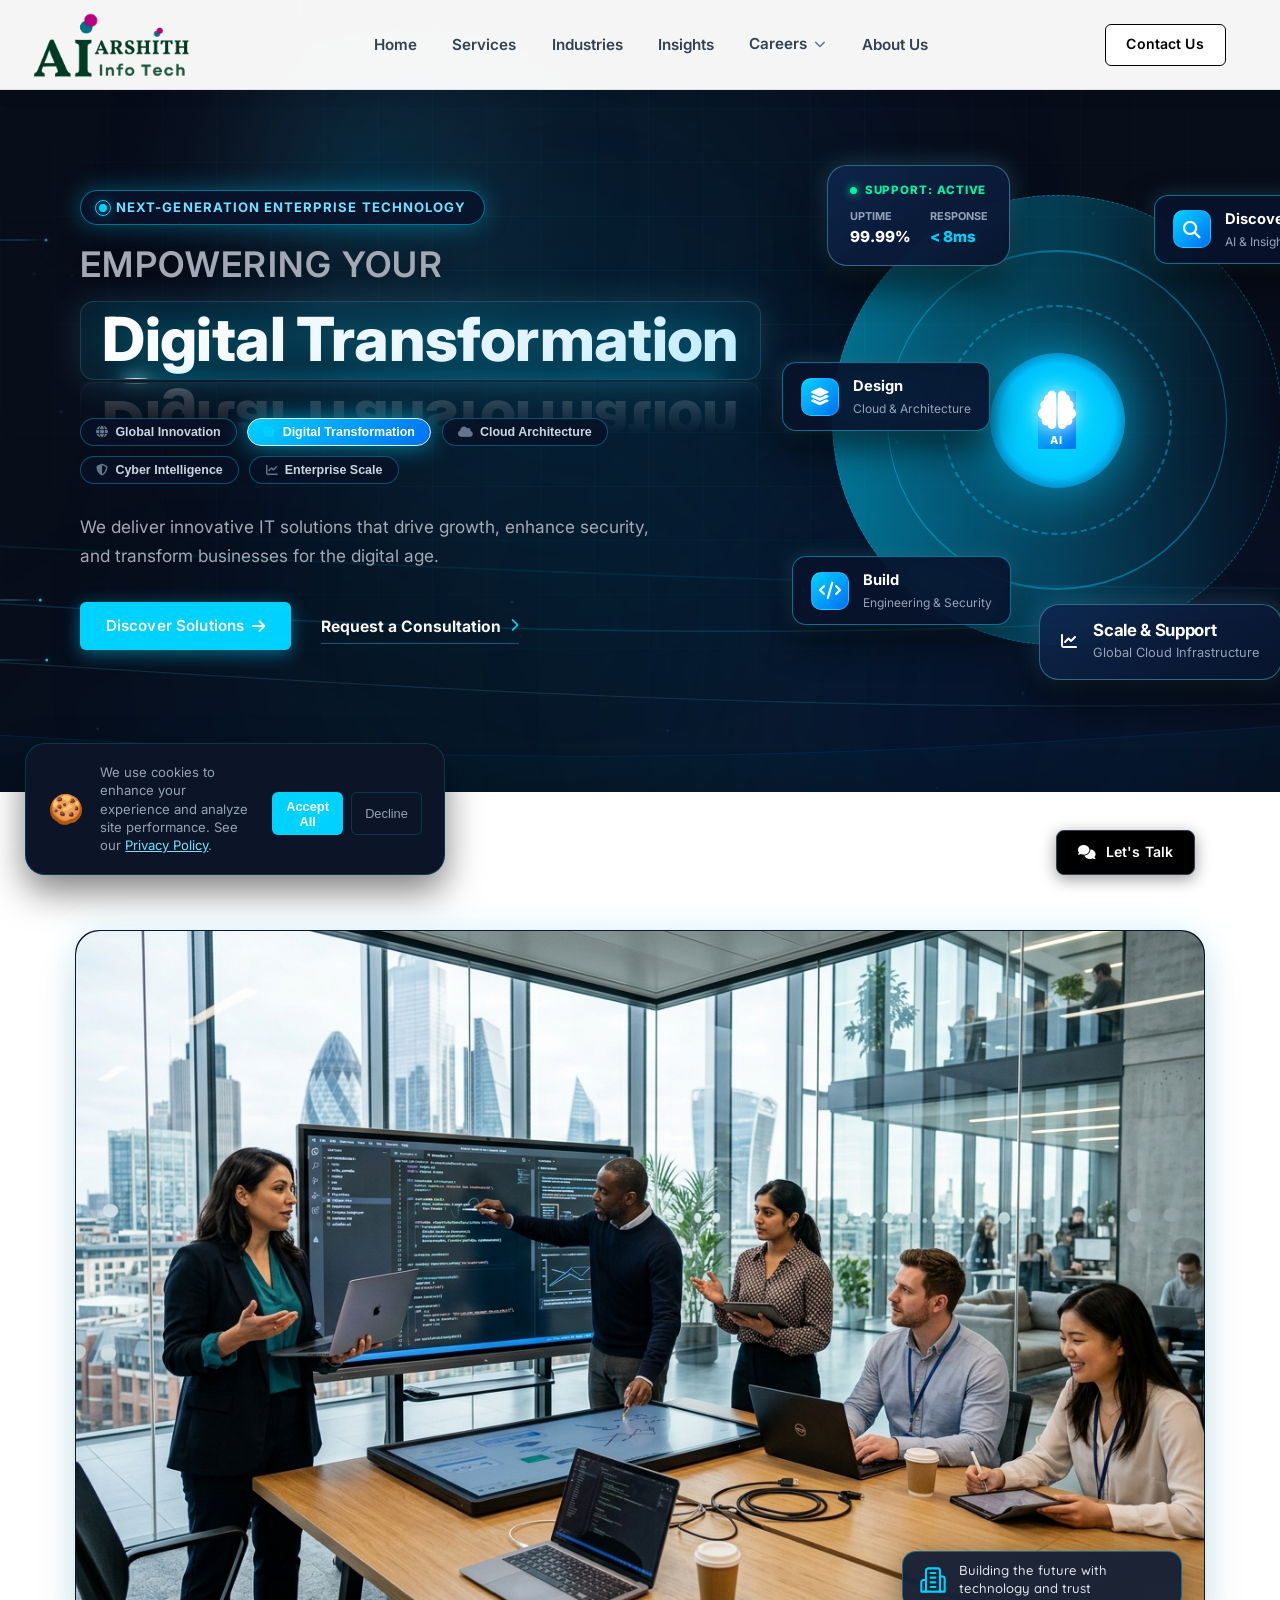
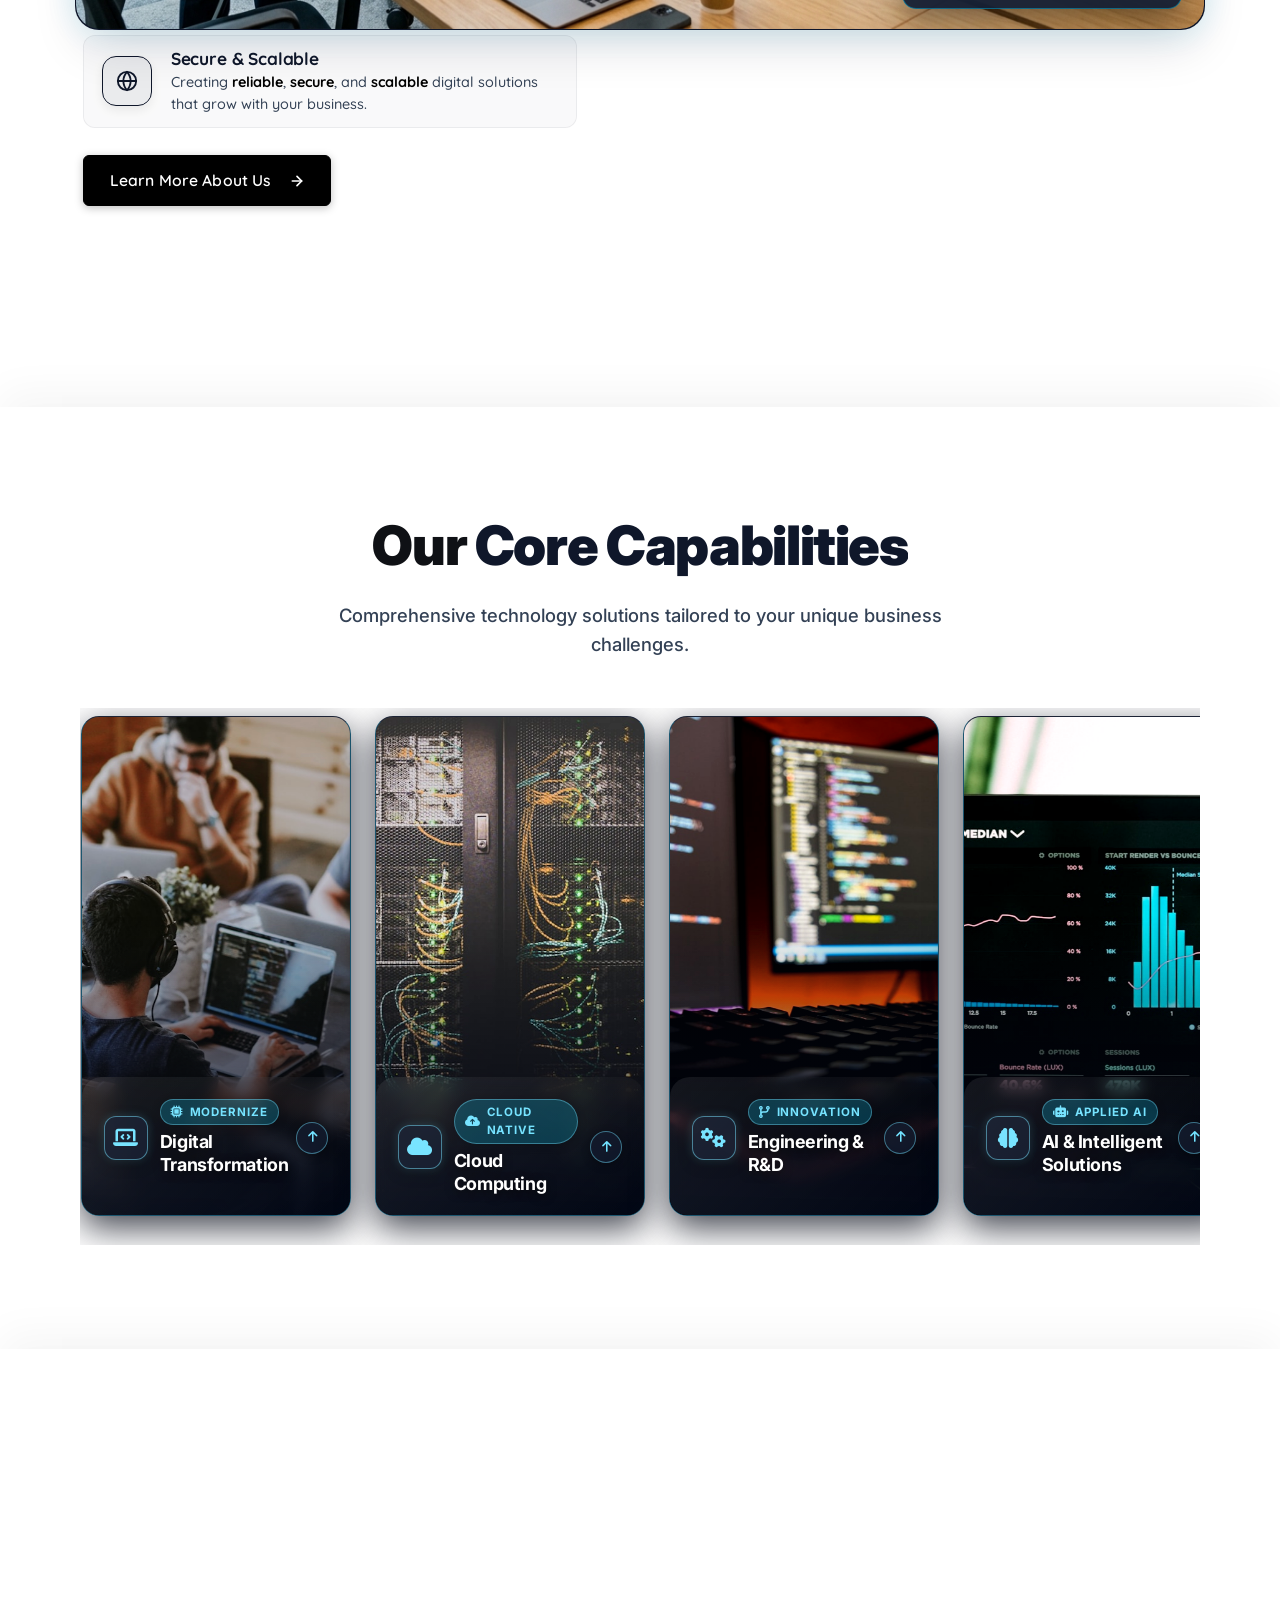
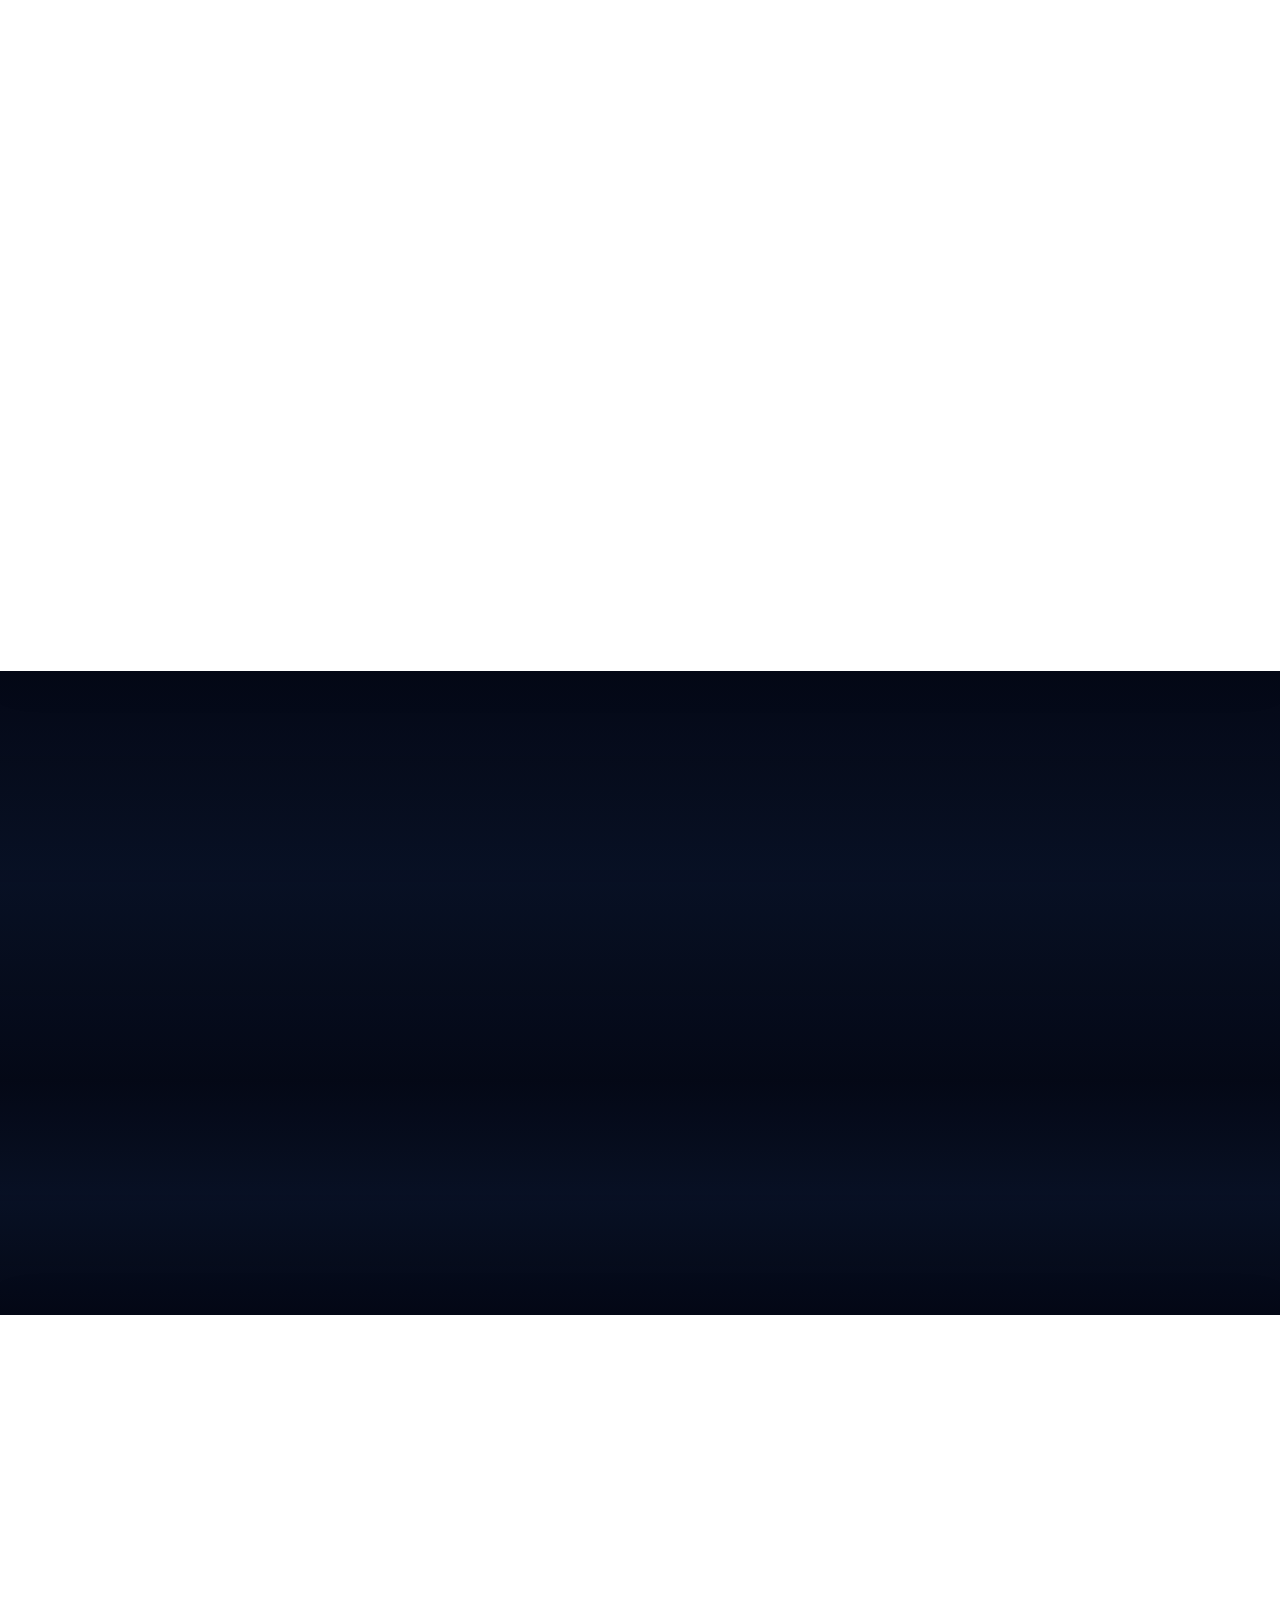
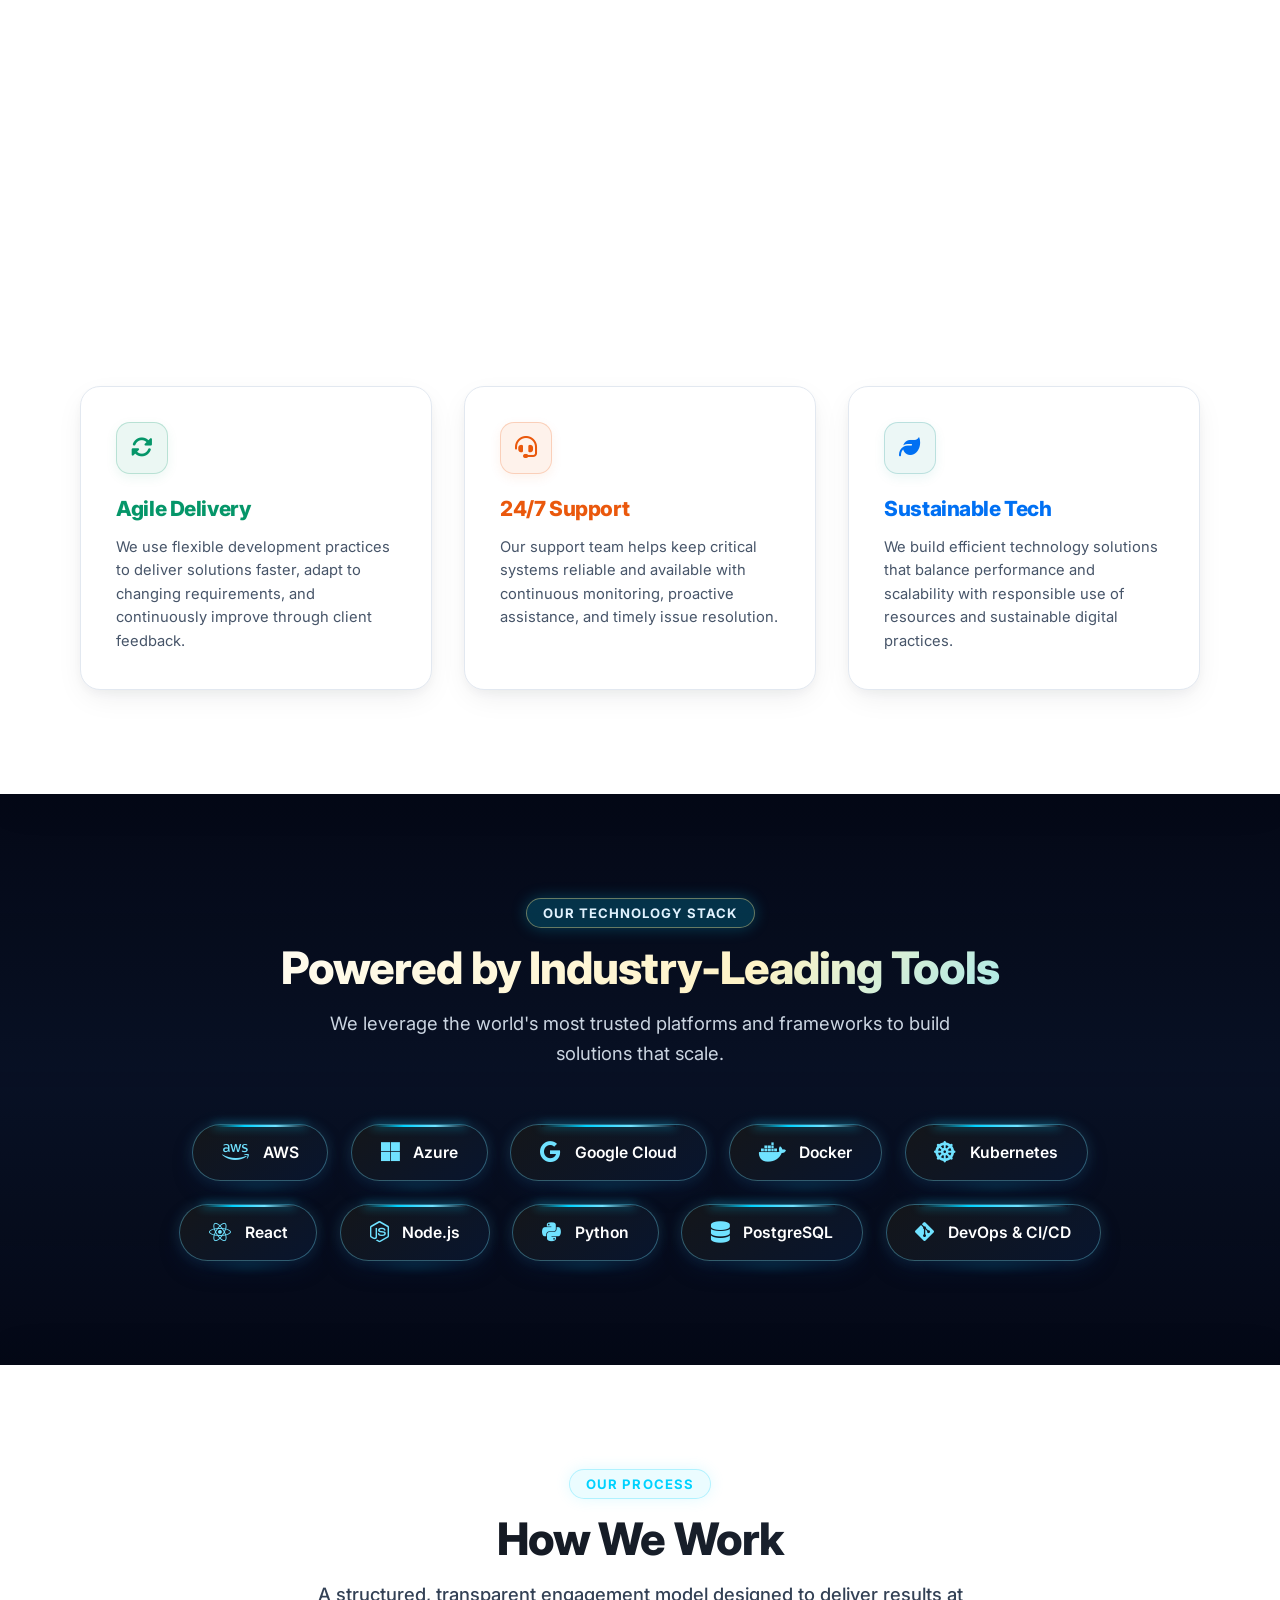
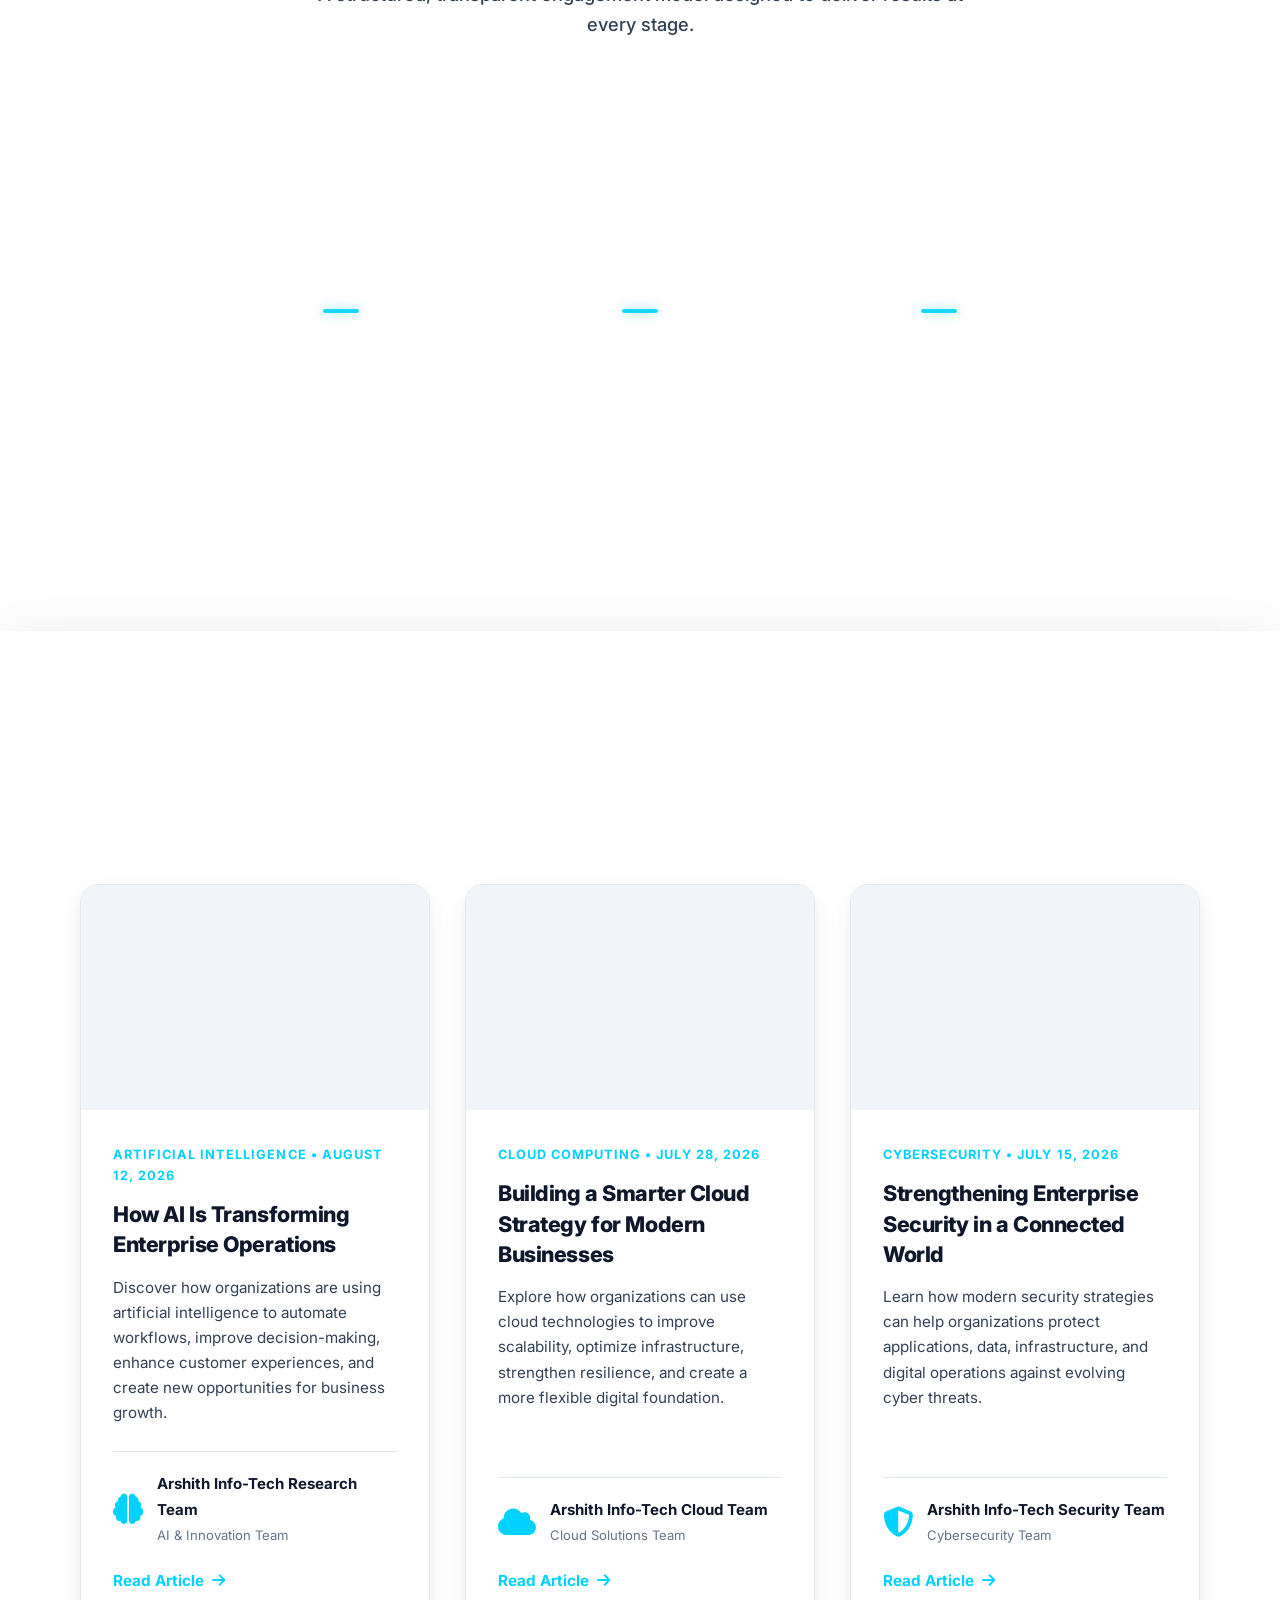
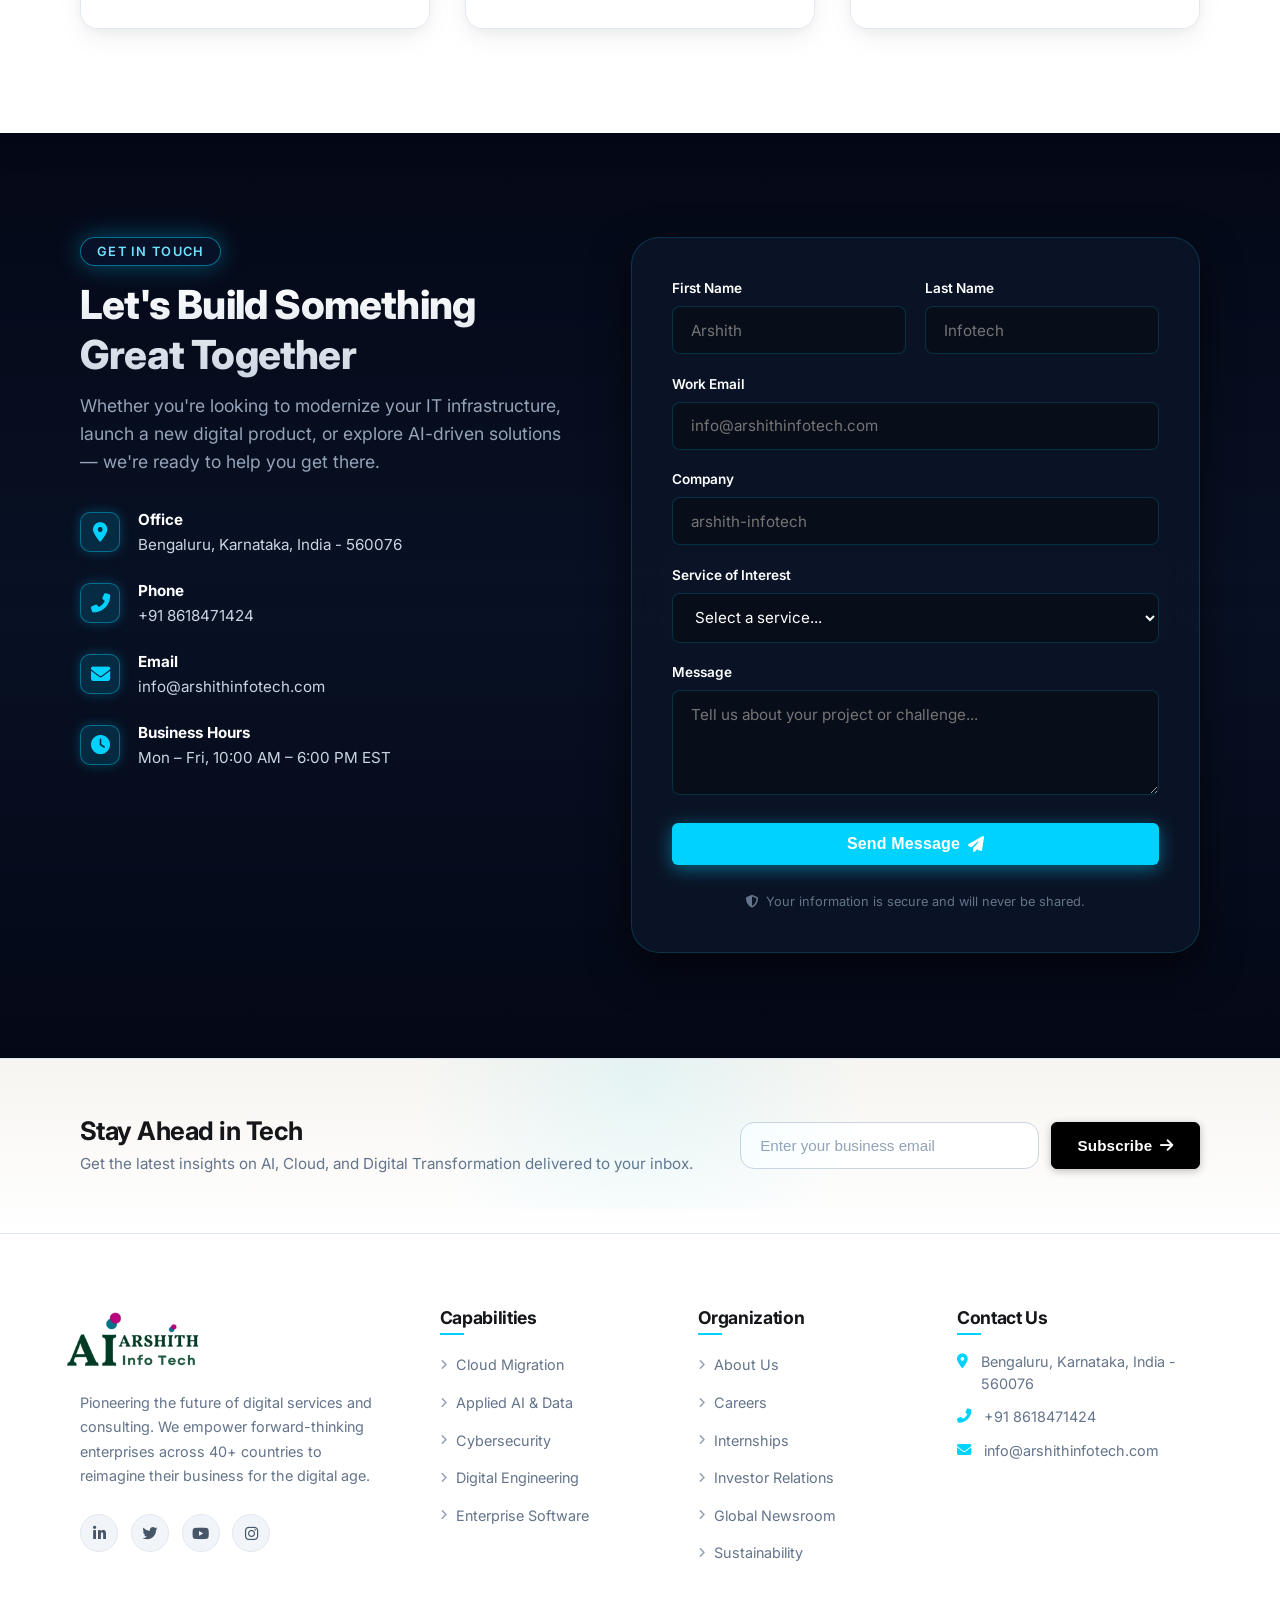
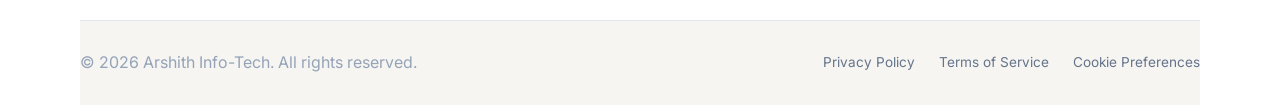
==== commit bb6af9d1: "feat: complete desktop-fidelity mobile responsiveness across all pages" ====
--- a/index.html
+++ b/index.html
@@ -14,8 +14,8 @@
   <!-- FontAwesome -->
   <link rel="stylesheet" href="https://cdnjs.cloudflare.com/ajax/libs/font-awesome/6.4.0/css/all.min.css">
   <!-- Custom CSS -->
-  <link rel="stylesheet" href="css/style.css?v=20260916_compact_track_v14">
-  <link rel="stylesheet" href="footer-premium.css?v=20260904_cards_noblue">
+  <link rel="stylesheet" href="css/style.css?v=20260917_v5_flawless_mobile">
+  <link rel="stylesheet" href="footer-premium.css?v=20260917_v4_perfect_mobile_all">
 </head>
 
 <body class="theme-page-cyber-blue page-home">
--- a/css/style.css
+++ b/css/style.css
@@ -6664,175 +6664,227 @@
   }
 }
 
-/* ── MOBILE LARGE / PHABLET (max-width: 768px) ── */
+/* ── MOBILE LARGE / PHABLET & SMARTPHONES (max-width: 768px) ── */
 @media (max-width: 768px) {
+  html, body {
+    overflow-x: hidden !important;
+    width: 100% !important;
+    max-width: 100vw !important;
+    -webkit-overflow-scrolling: touch;
+  }
+
+  .container {
+    width: 100% !important;
+    max-width: 100% !important;
+    padding-left: 1.25rem !important;
+    padding-right: 1.25rem !important;
+    box-sizing: border-box !important;
+  }
+
   .section-padding {
-    padding: 4.5rem 0 !important;
-  }
-  .section-title {
-    font-size: clamp(1.85rem, 6.5vw, 2.4rem) !important;
-  }
+    padding: 3.8rem 0 !important;
+  }
+
+  .section-header-centered {
+    margin-bottom: 2.2rem !important;
+    text-align: center !important;
+  }
+
+  .section-title,
+  .section-heading {
+    font-size: clamp(1.85rem, 6.8vw, 2.35rem) !important;
+    line-height: 1.22 !important;
+    letter-spacing: -0.02em !important;
+  }
+
   .section-subtitle {
-    font-size: 1rem !important;
-    margin-bottom: 2.2rem !important;
-    padding: 0 0.5rem;
-  }
-  .section-badge {
-    font-size: 0.76rem !important;
-    padding: 0.32rem 0.9rem !important;
-  }
-
-  /* Unified Responsive Navbar */
+    font-size: 0.98rem !important;
+    line-height: 1.65 !important;
+    margin-bottom: 2rem !important;
+    padding: 0 0.25rem !important;
+  }
+
+  .section-badge,
+  .section-eyebrow {
+    font-size: 0.78rem !important;
+    padding: 0.35rem 0.95rem !important;
+    margin-bottom: 0.9rem !important;
+  }
+
+  /* ── Unified MNC-Grade Mobile Navbar ── */
   .navbar {
-    padding: 0.35rem 0 !important;
-  }
+    padding: 0.4rem 0 !important;
+    height: 64px !important;
+    display: flex !important;
+    align-items: center !important;
+  }
+
   .navbar .container {
-    display: flex;
-    justify-content: space-between;
-    align-items: center;
-    padding-left: 0.5rem !important;
-    padding-right: 0.75rem !important;
-  }
+    display: flex !important;
+    justify-content: space-between !important;
+    align-items: center !important;
+    padding-left: 0.75rem !important;
+    padding-right: 0.85rem !important;
+  }
+
   .logo-img {
-    height: 64px !important;
-  }
+    height: 54px !important;
+  }
+
   .logo {
-    margin-left: -6px !important;
-  }
-  .nav-cta {
+    margin-left: 0 !important;
+    transform: none !important;
+  }
+
+  .navbar .nav-cta,
+  .navbar > .container > .nav-cta {
     display: none !important;
   }
 
   /* Professional High-Contrast Hamburger Toggle */
   .menu-toggle {
     display: flex !important;
-    align-items: center;
-    justify-content: center;
-    width: 44px;
-    height: 44px;
-    border-radius: 12px;
+    align-items: center !important;
+    justify-content: center !important;
+    width: 44px !important;
+    height: 44px !important;
+    min-width: 44px !important;
+    border-radius: 12px !important;
     background: rgba(0, 210, 255, 0.08) !important;
     border: 1.5px solid rgba(0, 210, 255, 0.35) !important;
     color: #00d2ff !important;
-    font-size: 1.3rem;
-    cursor: pointer;
-    box-shadow: 0 2px 10px rgba(0, 210, 255, 0.12);
-    transition: all 0.3s cubic-bezier(0.16, 1, 0.3, 1);
-    z-index: 1050;
-  }
+    font-size: 1.25rem !important;
+    cursor: pointer !important;
+    box-shadow: 0 2px 10px rgba(0, 210, 255, 0.12) !important;
+    transition: all 0.3s cubic-bezier(0.16, 1, 0.3, 1) !important;
+    z-index: 1050 !important;
+  }
+
   .menu-toggle:hover, .menu-toggle:active {
     background: #00d2ff !important;
     border-color: #00d2ff !important;
     color: #ffffff !important;
-    transform: scale(1.06);
-    box-shadow: 0 4px 16px rgba(0, 210, 255, 0.4);
-  }
-
-  /* Slide-in Mobile Drawer (Clean Modern White Theme) */
+    transform: scale(1.05);
+    box-shadow: 0 4px 16px rgba(0, 210, 255, 0.4) !important;
+  }
+
+  /* Slide-in Mobile Drawer (Clean Modern White MNC Theme) */
   .nav-links {
-    position: fixed;
-    top: 0;
-    right: -105%;
-    width: min(86vw, 340px);
-    height: 100vh;
-    height: 100dvh;
+    position: fixed !important;
+    top: 0 !important;
+    right: -105% !important;
+    width: min(88vw, 350px) !important;
+    height: 100vh !important;
+    height: 100dvh !important;
     background: #ffffff !important;
     border-left: 1px solid rgba(0, 0, 0, 0.08) !important;
-    flex-direction: column;
-    align-items: stretch;
-    padding: 1.5rem 1.25rem 2rem 1.25rem;
-    gap: 0.45rem;
-    box-shadow: -15px 0 45px rgba(0, 0, 0, 0.15), 0 0 30px rgba(0, 210, 255, 0.08);
-    transition: right 0.35s cubic-bezier(0.16, 1, 0.3, 1);
-    z-index: 1001;
-    overflow-y: auto;
+    flex-direction: column !important;
+    align-items: stretch !important;
+    padding: 1.4rem 1.25rem 2rem 1.25rem !important;
+    gap: 0.5rem !important;
+    box-shadow: -15px 0 45px rgba(0, 0, 0, 0.18), 0 0 30px rgba(0, 210, 255, 0.08) !important;
+    transition: right 0.35s cubic-bezier(0.16, 1, 0.3, 1) !important;
+    z-index: 1001 !important;
+    overflow-y: auto !important;
+    -webkit-overflow-scrolling: touch;
     display: flex !important;
   }
+
   .nav-links.active {
     right: 0 !important;
   }
+
   .drawer-brand {
     display: flex !important;
-    align-items: center;
-    justify-content: space-between;
-    padding-bottom: 1.1rem;
-    border-bottom: 1px solid #f1f5f9;
-    margin-bottom: 1.1rem;
-    width: 100%;
-  }
+    align-items: center !important;
+    justify-content: space-between !important;
+    padding-bottom: 1rem !important;
+    border-bottom: 1px solid #f1f5f9 !important;
+    margin-bottom: 1rem !important;
+    width: 100% !important;
+  }
+
   .drawer-brand .logo-img {
-    height: 52px !important;
-  }
+    height: 48px !important;
+  }
+
   .drawer-close {
     display: flex !important;
-    align-items: center;
-    justify-content: center;
-    position: absolute;
-    top: 1.25rem;
-    right: 1.25rem;
-    width: 38px;
-    height: 38px;
-    border-radius: 50%;
-    background: #f1f5f9;
-    border: 1px solid #e2e8f0;
+    align-items: center !important;
+    justify-content: center !important;
+    position: absolute !important;
+    top: 1.2rem !important;
+    right: 1.2rem !important;
+    width: 40px !important;
+    height: 40px !important;
+    border-radius: 50% !important;
+    background: #f1f5f9 !important;
+    border: 1px solid #e2e8f0 !important;
     color: #334155 !important;
-    font-size: 1.15rem;
-    cursor: pointer;
-    transition: all 0.3s ease;
-    z-index: 1002;
-  }
+    font-size: 1.15rem !important;
+    cursor: pointer !important;
+    transition: all 0.3s ease !important;
+    z-index: 1002 !important;
+  }
+
   .drawer-close:hover, .drawer-close:active {
-    background: #fee2e2;
-    border-color: #fca5a5;
+    background: #fee2e2 !important;
+    border-color: #fca5a5 !important;
     color: #ef4444 !important;
     transform: rotate(90deg);
   }
+
   .nav-links li {
-    width: 100%;
-    list-style: none;
-  }
+    width: 100% !important;
+    list-style: none !important;
+  }
+
   .nav-links a {
     display: flex !important;
-    align-items: center;
-    padding: 0.85rem 1.15rem;
-    border-radius: 12px;
-    background: #f8fafc;
-    border: 1px solid #e2e8f0;
+    align-items: center !important;
+    padding: 0.85rem 1.15rem !important;
+    border-radius: 12px !important;
+    background: #f8fafc !important;
+    border: 1px solid #e2e8f0 !important;
     color: #1e293b !important;
-    font-size: 1.02rem;
-    font-weight: 600;
-    text-decoration: none;
-    transition: all 0.25s ease;
-    width: 100%;
-  }
+    font-size: 1rem !important;
+    font-weight: 600 !important;
+    text-decoration: none !important;
+    transition: all 0.25s ease !important;
+    width: 100% !important;
+    box-sizing: border-box !important;
+  }
+
   .nav-links a i {
     display: inline-flex !important;
-    align-items: center;
-    justify-content: center;
-    width: 32px;
-    height: 32px;
-    border-radius: 8px;
-    background: rgba(0, 210, 255, 0.08);
-    border: 1px solid rgba(0, 210, 255, 0.2);
-    color: #00d2ff !important;
-    font-size: 0.95rem;
-    margin-right: 12px;
-    flex-shrink: 0;
-    transition: all 0.3s ease;
-  }
+    align-items: center !important;
+    justify-content: center !important;
+    width: 32px !important;
+    height: 32px !important;
+    border-radius: 8px !important;
+    background: rgba(0, 210, 255, 0.08) !important;
+    border: 1px solid rgba(0, 210, 255, 0.2) !important;
+    color: #0070f3 !important;
+    font-size: 0.95rem !important;
+    margin-right: 12px !important;
+    flex-shrink: 0 !important;
+    transition: all 0.3s ease !important;
+  }
+
   .nav-links a:hover,
   .nav-links a.active {
-    background: #FFFBEB !important;
-    border-color: #70e2ff !important;
-    color: #00d2ff !important;
-    transform: translateX(4px);
-    box-shadow: 0 4px 14px rgba(0, 210, 255, 0.12);
-  }
+    background: #f0fdf4 !important;
+    border-color: #00d2ff !important;
+    color: #0070f3 !important;
+    transform: translateX(3px);
+    box-shadow: 0 4px 14px rgba(0, 210, 255, 0.12) !important;
+  }
+
   .nav-links a:hover i,
   .nav-links a.active i {
-    background: #00d2ff;
+    background: #0070f3 !important;
     color: #ffffff !important;
-    box-shadow: 0 2px 10px rgba(0, 210, 255, 0.35);
+    box-shadow: 0 2px 10px rgba(0, 112, 243, 0.35) !important;
   }
 
   /* Mobile Drawer Dropdown Styles */
@@ -6846,15 +6898,15 @@
 
   .nav-item-dropdown .dropdown-trigger {
     display: flex !important;
-    align-items: center;
-    justify-content: space-between;
+    align-items: center !important;
+    justify-content: space-between !important;
     width: 100% !important;
     padding: 0.85rem 1.15rem !important;
     border-radius: 12px !important;
     background: #f8fafc !important;
     border: 1px solid #e2e8f0 !important;
     color: #1e293b !important;
-    font-size: 1.02rem !important;
+    font-size: 1rem !important;
     font-weight: 600 !important;
     text-decoration: none !important;
     box-sizing: border-box !important;
@@ -6862,17 +6914,17 @@
 
   .nav-item-dropdown .dropdown-trigger > i:first-child {
     display: inline-flex !important;
-    align-items: center;
-    justify-content: center;
-    width: 32px;
-    height: 32px;
-    border-radius: 8px;
-    background: rgba(0, 210, 255, 0.08);
-    border: 1px solid rgba(0, 210, 255, 0.2);
-    color: #00d2ff !important;
-    font-size: 0.95rem;
-    margin-right: 12px;
-    flex-shrink: 0;
+    align-items: center !important;
+    justify-content: center !important;
+    width: 32px !important;
+    height: 32px !important;
+    border-radius: 8px !important;
+    background: rgba(0, 210, 255, 0.08) !important;
+    border: 1px solid rgba(0, 210, 255, 0.2) !important;
+    color: #0070f3 !important;
+    font-size: 0.95rem !important;
+    margin-right: 12px !important;
+    flex-shrink: 0 !important;
   }
 
   .nav-item-dropdown .dropdown-trigger .nav-dropdown-arrow {
@@ -6883,17 +6935,17 @@
 
   .nav-item-dropdown.mobile-open .dropdown-trigger .nav-dropdown-arrow {
     transform: rotate(180deg) !important;
-    color: #00d2ff !important;
+    color: #0070f3 !important;
   }
 
   .nav-item-dropdown.mobile-open .dropdown-trigger {
-    background: #FFFBEB !important;
-    border-color: #70e2ff !important;
-    color: #00d2ff !important;
+    background: #f0fdf4 !important;
+    border-color: #00d2ff !important;
+    color: #0070f3 !important;
   }
 
   .nav-item-dropdown.mobile-open .dropdown-trigger > i:first-child {
-    background: #00d2ff !important;
+    background: #0070f3 !important;
     color: #ffffff !important;
   }
 
@@ -6908,8 +6960,8 @@
     border: none !important;
     padding: 0.45rem 0 0.45rem 0.5rem !important;
     display: none;
-    flex-direction: column;
-    gap: 0.45rem;
+    flex-direction: column !important;
+    gap: 0.45rem !important;
     min-width: 100% !important;
   }
 
@@ -6923,6 +6975,9 @@
     padding: 0.75rem 0.9rem !important;
     border-radius: 10px !important;
     width: 100% !important;
+    display: flex !important;
+    align-items: center !important;
+    gap: 0.65rem !important;
   }
 
   .nav-item-dropdown .nav-dropdown-link .dropdown-link-icon {
@@ -6933,15 +6988,16 @@
 
   .drawer-cta-item {
     display: block !important;
-    margin-top: 1rem;
-    padding-top: 1rem;
-    border-top: 1px solid #e2e8f0;
-    width: 100%;
-  }
+    margin-top: 0.85rem !important;
+    padding-top: 0.85rem !important;
+    border-top: 1px solid #e2e8f0 !important;
+    width: 100% !important;
+  }
+
   .drawer-cta-btn {
     width: 100% !important;
     justify-content: center !important;
-    background: linear-gradient(135deg, #00d2ff 0%, #00d2ff 100%) !important;
+    background: linear-gradient(135deg, #00d2ff 0%, #0070f3 100%) !important;
     color: #ffffff !important;
     font-weight: 700 !important;
     font-size: 1rem !important;
@@ -6950,8 +7006,9 @@
     border: none !important;
     box-shadow: 0 4px 18px rgba(0, 210, 255, 0.35) !important;
     display: flex !important;
-    align-items: center;
-  }
+    align-items: center !important;
+  }
+
   .drawer-cta-btn i {
     background: none !important;
     border: none !important;
@@ -6964,293 +7021,264 @@
   }
 
   #menuOverlay {
-    position: fixed;
-    inset: 0;
-    background: rgba(15, 23, 42, 0.45);
-    backdrop-filter: blur(6px);
-    -webkit-backdrop-filter: blur(6px);
-    z-index: 990;
-    opacity: 0;
-    pointer-events: none;
-    transition: opacity 0.3s ease;
-  }
+    position: fixed !important;
+    inset: 0 !important;
+    background: rgba(15, 23, 42, 0.5) !important;
+    backdrop-filter: blur(6px) !important;
+    -webkit-backdrop-filter: blur(6px) !important;
+    z-index: 990 !important;
+    opacity: 0 !important;
+    pointer-events: none !important;
+    transition: opacity 0.3s ease !important;
+  }
+
   #menuOverlay.active {
-    opacity: 1;
-    pointer-events: auto;
-  }
-
-  /* Centered Hero Section on Mobile */
+    opacity: 1 !important;
+    pointer-events: auto !important;
+  }
+
+  /* ── Centered Hero on Mobile ── */
+  .hero {
+    padding-top: 6.8rem !important;
+    padding-bottom: 3.5rem !important;
+  }
+
+  .hero-badge {
+    font-size: 0.78rem !important;
+    padding: 0.35rem 0.95rem !important;
+    margin: 0 auto 1.2rem auto !important;
+  }
+
   .hero-title {
-    font-size: clamp(2.1rem, 7vw, 2.9rem);
-    text-align: center;
-  }
+    font-size: clamp(1.95rem, 7.8vw, 2.55rem) !important;
+    line-height: 1.2 !important;
+    text-align: center !important;
+  }
+
   .hero-title-prefix {
-    text-align: center;
-  }
+    text-align: center !important;
+  }
+
   .hologram-scramble-text {
-    font-size: 0.9em;
-  }
+    font-size: 0.92em !important;
+  }
+
   .hero-subtitle {
-    font-size: 1.02rem;
-    line-height: 1.6;
-    padding: 0 0.5rem;
-    text-align: center;
-  }
+    font-size: 0.98rem !important;
+    line-height: 1.65 !important;
+    padding: 0 0.5rem !important;
+    text-align: center !important;
+    margin-bottom: 1.8rem !important;
+  }
+
   .hero-tech-pills {
-    gap: 0.45rem;
-    justify-content: center;
-  }
+    gap: 0.45rem !important;
+    justify-content: center !important;
+    flex-wrap: wrap !important;
+  }
+
   .tech-pill {
-    padding: 0.32rem 0.8rem;
-    font-size: 0.74rem;
+    padding: 0.35rem 0.85rem !important;
+    font-size: 0.76rem !important;
+  }
+
+  .hero-cta {
+    flex-direction: column !important;
+    width: 100% !important;
+    max-width: 340px !important;
+    gap: 0.75rem !important;
+    margin: 0 auto !important;
+  }
+
+  .hero-cta .btn {
+    width: 100% !important;
+    justify-content: center !important;
+    padding: 0.85rem 1.4rem !important;
   }
 
   /* Hero AI Visualizer Scaling */
   .hero-ai-visualizer {
-    transform: scale(0.82);
-    transform-origin: center center;
-    margin: -10px auto -20px auto;
+    transform: scale(0.78) !important;
+    transform-origin: center center !important;
+    margin: -10px auto -20px auto !important;
+    max-width: 100% !important;
+  }
+
+  /* Stats Grid */
+  .stats-grid {
+    grid-template-columns: repeat(2, 1fr) !important;
+    gap: 1rem !important;
+  }
+
+  .stat-card {
+    padding: 1.5rem 1rem !important;
+  }
+
+  .stat-num {
+    font-size: 2rem !important;
+  }
+
+  /* Services Grid on Mobile */
+  .services-grid {
+    grid-template-columns: 1fr !important;
+    gap: 1.35rem !important;
+  }
+
+  .service-card {
+    height: auto !important;
+    min-height: 390px !important;
+  }
+
+  .service-card-content {
+    transform: translateY(calc(100% - 94px)) !important;
+    padding: 1.35rem 1.2rem !important;
+  }
+
+  .service-card-header h3 {
+    font-size: 1.15rem !important;
+  }
+
+  .service-card.active-touch .service-card-content,
+  .service-card:hover .service-card-content {
+    transform: translateY(0) !important;
+  }
+
+  .service-card.active-touch .service-card-body,
+  .service-card:hover .service-card-body {
+    opacity: 1 !important;
+    transform: translateY(0) !important;
+  }
+
+  /* Industries Grid on Mobile */
+  .industries-grid {
+    grid-template-columns: 1fr !important;
+    gap: 1.35rem !important;
+  }
+
+  .industry-card {
+    height: 420px !important;
+  }
+
+  .industry-slide-panel {
+    transform: translateY(calc(100% - 96px)) !important;
+    padding: 1.4rem 1.25rem !important;
+  }
+
+  .industry-title {
+    font-size: 1.25rem !important;
+  }
+
+  .industry-card.active-touch .industry-slide-panel,
+  .industry-card:hover .industry-slide-panel {
+    transform: translateY(0) !important;
+  }
+
+  /* Process Steps */
+  .process-steps {
+    grid-template-columns: 1fr !important;
+    gap: 1.25rem !important;
+  }
+
+  .process-step {
+    padding: 1.8rem 1.35rem !important;
+  }
+
+  .step-num {
+    font-size: 2rem !important;
   }
 
   /* Insights Grid */
   .insights-grid {
-    grid-template-columns: 1fr;
-    gap: 1.6rem;
-  }
+    grid-template-columns: 1fr !important;
+    gap: 1.4rem !important;
+  }
+
   .insight-img {
-    height: 200px;
-  }
+    height: 190px !important;
+  }
+
   .insight-content {
-    padding: 1.6rem 1.4rem;
-  }
-
-  /* Forms & Modals */
+    padding: 1.5rem 1.3rem !important;
+  }
+
+  /* Contact Form Wrap */
+  .contact-grid {
+    grid-template-columns: 1fr !important;
+    gap: 2.2rem !important;
+  }
+
+  .contact-form-wrap {
+    padding: 1.75rem 1.25rem !important;
+    border-radius: var(--radius-lg) !important;
+  }
+
   .form-row {
-    grid-template-columns: 1fr;
-    gap: 1rem;
-  }
-  .floating-cta {
-    display: none;
-  }
-}
-
-/* ── MOBILE SMALL & MEDIUM (max-width: 640px) ── */
-@media (max-width: 640px) {
-  .hero {
-    padding-top: 6rem;
-    padding-bottom: 3rem;
-  }
-  .hero-badge {
-    font-size: 0.76rem;
-    padding: 0.35rem 0.95rem;
-    margin: 0 auto 1.2rem auto;
-  }
-  .hero-title {
-    font-size: clamp(1.85rem, 8vw, 2.4rem);
-    text-align: center;
-  }
-  .hologram-text-container {
-    max-width: 100%;
-    overflow: hidden;
-  }
-  .hero-cta {
-    flex-direction: column;
-    width: 100%;
-    max-width: 360px;
-    gap: 0.85rem;
-    margin: 0 auto;
-  }
-  .hero-cta .btn {
-    width: 100%;
-  }
-
-  /* Scale AI Visualizer / Classic Matrix smoothly for smaller phones */
-  .hero-ai-visualizer,
-  .hero-classic-matrix {
-    max-width: 100%;
-    margin: 1.5rem auto 0 auto;
-  }
-  .matrix-nodes-layout {
-    grid-template-columns: 1fr;
-    grid-gap: 0.75rem;
-    min-height: auto;
-  }
-  .matrix-bus-svg,
-  .matrix-core-nexus {
-    display: none;
-  }
-
-  /* About Section */
-  .about-hero-title {
-    font-size: clamp(1.75rem, 6vw, 2.2rem);
-    margin-bottom: 1.2rem;
-  }
-  .about-hero-desc {
-    font-size: 0.95rem;
-    line-height: 1.65;
-  }
-  .about-feature-item {
-    gap: 0.95rem;
-  }
-  .about-feature-icon {
-    width: 42px;
-    height: 42px;
-    min-width: 42px;
-  }
-  .about-feature-details h4 {
-    font-size: 1rem;
-  }
-  .about-feature-details p {
-    font-size: 0.88rem;
-  }
-  .about-cta-button {
-    width: 100%;
-    justify-content: center;
-  }
-  .about-trust-card {
-    position: static;
-    margin-top: 1rem;
-    max-width: 100%;
-  }
-
-  /* Services Grid on Mobile */
-  .services-grid {
-    grid-template-columns: 1fr;
-    gap: 1.35rem;
-  }
-  .service-card {
-    height: auto;
-    min-height: 420px;
-  }
-  .service-card-content {
-    transform: translateY(calc(100% - 94px));
-    padding: 1.35rem 1.2rem;
-  }
-  .service-card-header h3 {
-    font-size: 1.15rem;
-  }
-  .service-card.active-touch .service-card-content,
-  .service-card:hover .service-card-content {
-    transform: translateY(0);
-  }
-  .service-card.active-touch .service-card-body,
-  .service-card:hover .service-card-body {
-    opacity: 1;
-    transform: translateY(0);
-  }
-  .service-card.active-touch .service-slide-cue,
-  .service-card:hover .service-slide-cue {
-    transform: rotate(180deg);
-  }
-
-  /* Industries Grid on Mobile */
-  .industries-grid {
-    grid-template-columns: 1fr;
-    gap: 1.35rem;
-  }
-  .industry-card {
-    height: 450px;
-  }
-  .industry-slide-panel {
-    transform: translateY(calc(100% - 96px));
-    padding: 1.4rem 1.25rem;
-  }
-  .industry-title {
-    font-size: 1.3rem;
-  }
-  .industry-card.active-touch .industry-slide-panel,
-  .industry-card:hover .industry-slide-panel {
-    transform: translateY(0);
-  }
-  .industry-card.active-touch .panel-divider,
-  .industry-card.active-touch .industry-desc,
-  .industry-card.active-touch .matter-point,
-  .industry-card.active-touch .btn-industry-explore {
-    opacity: 1;
-    transform: translateY(0);
-  }
-  .industry-card.active-touch .slide-indicator {
-    transform: rotate(180deg);
-  }
-
-  /* Process Steps */
-  .process-steps {
-    grid-template-columns: 1fr;
-    gap: 1.25rem;
-  }
-  .process-step {
-    padding: 2rem 1.4rem;
-  }
-  .step-num {
-    font-size: 2.2rem;
-  }
-  .process-step h3 {
-    font-size: 1.2rem;
-  }
-
-  /* Tech Grid */
-  .tech-grid {
-    gap: 0.75rem;
-  }
-  .tech-badge {
-    padding: 0.65rem 1.15rem;
-    font-size: 0.86rem;
-    gap: 0.6rem;
-  }
-  .tech-badge i {
-    font-size: 1.1rem;
-  }
-
-  /* Contact Form */
-  .contact-form-wrap {
-    padding: 1.75rem 1.25rem;
-    border-radius: var(--radius-lg);
-  }
+    grid-template-columns: 1fr !important;
+    gap: 1rem !important;
+  }
+
   .form-group input,
   .form-group select,
   .form-group textarea {
-    padding: 0.8rem 1rem;
-    font-size: 0.95rem;
-  }
+    padding: 0.8rem 1rem !important;
+    font-size: 0.95rem !important;
+  }
+
   .form-submit-btn {
-    padding: 0.95rem;
-  }
-  .contact-details li {
-    gap: 0.85rem;
-  }
-
-  /* Modal */
+    padding: 0.95rem !important;
+    width: 100% !important;
+    justify-content: center !important;
+  }
+
+  /* Global Modals */
   #serviceModal {
-    padding: 1rem;
-  }
+    padding: 1rem !important;
+  }
+
   .modal-box {
-    padding: 1.75rem 1.25rem;
-    max-height: 90vh;
-    overflow-y: auto;
-  }
+    padding: 1.6rem 1.2rem !important;
+    max-height: 88vh !important;
+    width: 94vw !important;
+    max-width: 94vw !important;
+    overflow-y: auto !important;
+    border-radius: 18px !important;
+  }
+
   .modal-box h2 {
-    font-size: 1.35rem;
-  }
-}
-
-/* ── EXTRA SMALL MOBILE (max-width: 380px) ── */
-@media (max-width: 380px) {
+    font-size: 1.35rem !important;
+  }
+
+  .floating-cta {
+    display: none !important;
+  }
+}
+
+/* ── EXTRA SMALL MOBILE (max-width: 480px) ── */
+@media (max-width: 480px) {
   .hero-ai-visualizer {
-    transform: scale(0.60);
-    margin: -45px auto -50px auto;
-  }
+    transform: scale(0.65) !important;
+    margin: -35px auto -40px auto !important;
+  }
+
   .hero-title {
-    font-size: 1.7rem;
-  }
+    font-size: clamp(1.75rem, 8.5vw, 2.2rem) !important;
+  }
+
+  .stats-grid {
+    grid-template-columns: 1fr !important;
+  }
+
   .tech-pill {
-    padding: 0.28rem 0.65rem;
-    font-size: 0.7rem;
-  }
+    padding: 0.28rem 0.65rem !important;
+    font-size: 0.7rem !important;
+  }
+
   .service-card {
-    min-height: 400px;
-  }
+    min-height: 380px !important;
+  }
+
   .industry-card {
-    height: 420px;
+    height: 400px !important;
   }
 }
 
@@ -12823,3 +12851,784 @@
   color: #00d2ff;
   font-size: 0.75rem;
 }
+
+/* ═══════════════════════════════════════════════════════════════════
+   PREMIUM RESPONSIVE DESIGN SYSTEM (DESKTOP FIDELITY ON MOBILE)
+   ═══════════════════════════════════════════════════════════════════ */
+@media (max-width: 992px) {
+  .hero .container {
+    grid-template-columns: 1fr !important;
+    gap: 2.5rem !important;
+    text-align: center !important;
+  }
+
+  .hero-content {
+    max-width: 100% !important;
+    display: flex !important;
+    flex-direction: column !important;
+    align-items: center !important;
+    text-align: center !important;
+    margin: 0 auto !important;
+  }
+
+  .hero-ai-visualizer {
+    display: flex !important;
+    justify-content: center !important;
+    align-items: center !important;
+    width: 100% !important;
+    height: 420px !important;
+    margin: 0 auto !important;
+  }
+
+  .hero-ai-visualizer .ai-core-hub {
+    transform: scale(0.82) !important;
+    transform-origin: center center !important;
+  }
+}
+
+@media (max-width: 768px) {
+  /* 1. Global Viewport & Container Containment (No Horizontal Overflow) */
+  html,
+  body {
+    overflow-x: hidden !important;
+    width: 100% !important;
+    max-width: 100vw !important;
+  }
+
+  .container,
+  .services-hero-container,
+  .industries-hero-container,
+  .insights-hero-container,
+  .careers-hero-container,
+  .hero-container,
+  .hero-conglomerate-container,
+  .supercharge-container {
+    width: 100% !important;
+    max-width: 100vw !important;
+    padding-left: 1rem !important;
+    padding-right: 1rem !important;
+    box-sizing: border-box !important;
+    overflow-x: hidden !important;
+  }
+
+  /* 2. Universal Hero Section Fit */
+  .hero,
+  .services-hero-section,
+  .industries-hero-section,
+  .insights-hero-section,
+  .careers-hero-section,
+  .hero-conglomerate {
+    width: 100% !important;
+    max-width: 100vw !important;
+    padding-top: 5.25rem !important;
+    padding-bottom: 2.5rem !important;
+    overflow-x: hidden !important;
+    box-sizing: border-box !important;
+    text-align: center !important;
+  }
+
+  .services-hero-header,
+  .industries-hero-text,
+  .insights-hero-main,
+  .hero-content,
+  .hero-left-content {
+    width: 100% !important;
+    max-width: 100% !important;
+    margin: 0 auto 1.3rem auto !important;
+    padding: 0 !important;
+    box-sizing: border-box !important;
+    text-align: center !important;
+  }
+
+  /* Hero Headings */
+  .hero-title,
+  .services-hero-headline,
+  .industries-hero-title,
+  .insights-hero-title,
+  .careers-hero-title,
+  .hero-main-title {
+    font-size: clamp(1.65rem, 6.8vw, 2.15rem) !important;
+    line-height: 1.22 !important;
+    letter-spacing: -0.02em !important;
+    word-break: normal !important;
+    overflow-wrap: break-word !important;
+    max-width: 100% !important;
+    margin: 0 auto 0.85rem auto !important;
+    text-align: center !important;
+    box-sizing: border-box !important;
+  }
+
+  .services-gradient-accent {
+    display: inline !important;
+  }
+
+  .hero-title-prefix {
+    display: block !important;
+    font-size: inherit !important;
+    color: #ffffff !important;
+    text-shadow: 0 4px 25px rgba(0, 0, 0, 0.7) !important;
+    font-weight: 800 !important;
+  }
+
+  .hologram-text-container {
+    position: relative !important;
+    display: inline-flex !important;
+    align-items: center !important;
+    justify-content: center !important;
+    padding: 0.08em 0.45em !important;
+    border-radius: 14px !important;
+    background: rgba(0, 210, 255, 0.08) !important;
+    border: 1px solid rgba(112, 226, 255, 0.4) !important;
+    box-shadow: 0 0 35px rgba(112, 226, 255, 0.25), inset 0 0 20px rgba(112, 226, 255, 0.1) !important;
+    backdrop-filter: blur(10px) !important;
+    -webkit-backdrop-filter: blur(10px) !important;
+    max-width: 96% !important;
+    overflow: hidden !important;
+    -webkit-box-reflect: below 2px linear-gradient(to bottom, transparent 35%, rgba(0, 210, 255, 0.22) 85%, rgba(112, 226, 255, 0.38) 100%) !important;
+    margin-top: 0.1em !important;
+  }
+
+  .hologram-scramble-text {
+    display: inline-block !important;
+    font-size: inherit !important;
+    font-weight: 800 !important;
+    background: linear-gradient(135deg, #00d2ff 0%, #70e2ff 35%, #818cf8 70%, #00d2ff 100%) !important;
+    background-size: 250% auto !important;
+    -webkit-background-clip: text !important;
+    -webkit-text-fill-color: transparent !important;
+    filter: drop-shadow(0 0 18px rgba(0, 210, 255, 0.75)) !important;
+    animation: hologramShimmer 6s linear infinite !important;
+    letter-spacing: -0.01em !important;
+    white-space: nowrap !important;
+  }
+
+  .hologram-energy-bar {
+    position: absolute !important;
+    bottom: -2px !important;
+    left: 6% !important;
+    width: 88% !important;
+    height: 2px !important;
+    background: linear-gradient(90deg, transparent, #00d2ff, #70e2ff, #818cf8, transparent) !important;
+    box-shadow: 0 0 12px #00d2ff, 0 0 24px #70e2ff !important;
+    display: block !important;
+  }
+
+  /* Hero Subtitles / Descriptions */
+  .hero-subtitle,
+  .services-hero-subtext,
+  .industries-hero-desc,
+  .insights-hero-lead,
+  .careers-hero-lead,
+  .hero-main-desc {
+    font-size: 0.92rem !important;
+    line-height: 1.6 !important;
+    max-width: 100% !important;
+    word-break: normal !important;
+    overflow-wrap: break-word !important;
+    margin: 0 auto 1.25rem auto !important;
+    padding: 0 0.4rem !important;
+    color: #cbd5e1 !important;
+    text-align: center !important;
+    box-sizing: border-box !important;
+  }
+
+  /* Hero Badges & Pills */
+  .hero-badge,
+  .services-hero-badge,
+  .industry-hero-badge,
+  .insights-editorial-badge,
+  .careers-pill-badge,
+  .hero-pill-badge {
+    display: inline-flex !important;
+    align-items: center !important;
+    justify-content: center !important;
+    font-size: 0.74rem !important;
+    padding: 5px 14px !important;
+    max-width: 100% !important;
+    white-space: normal !important;
+    text-align: center !important;
+    margin: 0 auto 0.85rem auto !important;
+    box-sizing: border-box !important;
+  }
+
+  /* Hero Action Buttons */
+  .hero-cta,
+  .services-hero-actions,
+  .industries-hero-actions,
+  .careers-hero-cta-group,
+  .hero-actions-row,
+  .about-hero-actions {
+    display: flex !important;
+    flex-direction: row !important;
+    flex-wrap: wrap !important;
+    gap: 0.65rem !important;
+    justify-content: center !important;
+    align-items: center !important;
+    width: 100% !important;
+    margin: 0 auto 1.3rem auto !important;
+  }
+
+  .hero-cta .btn,
+  .hero-cta a,
+  .services-btn-primary,
+  .services-btn-secondary,
+  .industries-hero-actions .btn,
+  .careers-hero-cta-group .btn,
+  .hero-actions-row .btn {
+    display: inline-flex !important;
+    align-items: center !important;
+    justify-content: center !important;
+    gap: 0.45rem !important;
+    flex: 1 1 138px !important;
+    min-width: 130px !important;
+    max-width: 100% !important;
+    padding: 0.75rem 0.85rem !important;
+    font-size: 0.83rem !important;
+    font-weight: 700 !important;
+    border-radius: 12px !important;
+    text-align: center !important;
+    white-space: nowrap !important;
+    box-sizing: border-box !important;
+    text-decoration: none !important;
+  }
+
+  .industries-hero-actions .btn-hero-explore {
+    background: linear-gradient(135deg, #00d2ff 0%, #0077ff 100%) !important;
+    color: #ffffff !important;
+    border: none !important;
+    box-shadow: 0 4px 18px rgba(0, 210, 255, 0.45) !important;
+  }
+
+  .industries-hero-actions .btn-outline {
+    background: rgba(0, 210, 255, 0.08) !important;
+    border: 1.5px solid rgba(112, 226, 255, 0.5) !important;
+    color: #70e2ff !important;
+    backdrop-filter: blur(10px) !important;
+  }
+
+  /* Industries Stats Strip */
+  .industry-stats-strip {
+    display: flex !important;
+    flex-direction: row !important;
+    justify-content: space-around !important;
+    align-items: center !important;
+    width: 100% !important;
+    max-width: 100% !important;
+    margin: 1.2rem auto 0 auto !important;
+    padding: 0.75rem 0.4rem !important;
+    border-top: 1px solid rgba(112, 226, 255, 0.2) !important;
+    background: rgba(11, 21, 40, 0.65) !important;
+    border: 1px solid rgba(112, 226, 255, 0.18) !important;
+    border-radius: 14px !important;
+    box-sizing: border-box !important;
+  }
+
+  .industry-stats-strip .stat-pill {
+    flex: 1 1 0 !important;
+    text-align: center !important;
+    min-width: 0 !important;
+    margin: 0 !important;
+    padding: 0 0.15rem !important;
+    display: flex !important;
+    flex-direction: column !important;
+    align-items: center !important;
+  }
+
+  .stat-pill .stat-val {
+    font-size: 1.35rem !important;
+    font-weight: 800 !important;
+    color: #70e2ff !important;
+    line-height: 1.1 !important;
+  }
+
+  .stat-pill .stat-lbl {
+    font-size: 0.64rem !important;
+    color: #94a3b8 !important;
+    text-transform: uppercase !important;
+    letter-spacing: 0.03em !important;
+    font-weight: 600 !important;
+    margin-top: 0.2rem !important;
+    line-height: 1.2 !important;
+    white-space: normal !important;
+    text-align: center !important;
+  }
+
+  .stat-divider {
+    height: 28px !important;
+    width: 1px !important;
+    background: rgba(255, 255, 255, 0.15) !important;
+    margin: 0 0.15rem !important;
+    flex: 0 0 1px !important;
+  }
+
+  /* Industries Hero Matrix Visual */
+  .industries-hero-visual {
+    display: flex !important;
+    justify-content: center !important;
+    align-items: center !important;
+    width: 100% !important;
+    max-width: 100% !important;
+    height: 340px !important;
+    margin: 0.8rem auto 0 auto !important;
+    position: relative !important;
+    overflow: visible !important;
+  }
+
+  .industry-matrix-hub {
+    width: 440px !important;
+    height: 440px !important;
+    transform: scale(0.68) !important;
+    transform-origin: center center !important;
+    margin: 0 auto !important;
+    position: relative !important;
+    display: flex !important;
+    align-items: center !important;
+    justify-content: center !important;
+  }
+
+  .hub-node {
+    position: absolute !important;
+    display: flex !important;
+    align-items: center !important;
+    gap: 0.6rem !important;
+    padding: 0.55rem 0.85rem !important;
+    border-radius: 12px !important;
+    background: rgba(11, 21, 40, 0.92) !important;
+    border: 1px solid rgba(112, 226, 255, 0.4) !important;
+    box-shadow: 0 8px 25px rgba(0,0,0,0.6), 0 0 15px rgba(0, 210, 255, 0.2) !important;
+    z-index: 6 !important;
+  }
+
+  .hub-node .node-meta {
+    display: flex !important;
+    flex-direction: column !important;
+  }
+
+  .hub-node .node-meta strong {
+    font-size: 0.78rem !important;
+    color: #ffffff !important;
+    white-space: nowrap !important;
+  }
+
+  .hub-node .node-tag {
+    font-size: 0.62rem !important;
+    color: #70e2ff !important;
+    font-weight: 700 !important;
+  }
+
+  /* Insights Page Hero */
+  .insights-hero-layout {
+    display: flex !important;
+    flex-direction: column !important;
+    align-items: center !important;
+    gap: 1.8rem !important;
+    width: 100% !important;
+    max-width: 100% !important;
+    margin: 0 auto !important;
+  }
+
+  .insights-meta-strip {
+    display: flex !important;
+    flex-direction: row !important;
+    flex-wrap: wrap !important;
+    justify-content: center !important;
+    align-items: center !important;
+    gap: 0.4rem 0.75rem !important;
+    width: 100% !important;
+    max-width: 100% !important;
+    margin: 0 auto 0.5rem auto !important;
+    padding: 0.6rem 0.4rem !important;
+    box-sizing: border-box !important;
+    border-top: 1px solid rgba(112, 226, 255, 0.2) !important;
+    background: rgba(11, 21, 40, 0.65) !important;
+    border: 1px solid rgba(112, 226, 255, 0.18) !important;
+    border-radius: 14px !important;
+  }
+
+  .insights-meta-strip .meta-item {
+    display: inline-flex !important;
+    align-items: center !important;
+    gap: 0.4rem !important;
+    font-size: 0.76rem !important;
+    color: #cbd5e1 !important;
+    font-weight: 600 !important;
+    white-space: nowrap !important;
+  }
+
+  .insights-meta-strip .meta-item i {
+    color: #70e2ff !important;
+    font-size: 0.8rem !important;
+  }
+
+  .insights-meta-strip .meta-separator {
+    display: inline-block !important;
+    color: rgba(255, 255, 255, 0.3) !important;
+    font-size: 0.75rem !important;
+  }
+
+  .insights-hero-side {
+    width: 100% !important;
+    max-width: 100% !important;
+    margin: 0 auto !important;
+    display: flex !important;
+    justify-content: center !important;
+    box-sizing: border-box !important;
+  }
+
+  .spotlight-teaser-card {
+    width: 100% !important;
+    max-width: 100% !important;
+    padding: 1.5rem 1.25rem !important;
+    border-radius: 16px !important;
+    box-sizing: border-box !important;
+    text-align: left !important;
+    background: linear-gradient(145deg, rgba(14, 27, 51, 0.88) 0%, rgba(9, 17, 34, 0.98) 100%) !important;
+    border: 1px solid rgba(112, 226, 255, 0.35) !important;
+    box-shadow: 0 10px 30px rgba(0,0,0,0.6), 0 0 20px rgba(0, 210, 255, 0.15) !important;
+  }
+
+  .spotlight-title {
+    font-size: 1.15rem !important;
+    margin-bottom: 0.5rem !important;
+    line-height: 1.3 !important;
+    color: #ffffff !important;
+  }
+
+  .spotlight-summary {
+    font-size: 0.85rem !important;
+    line-height: 1.5 !important;
+    color: #94a3b8 !important;
+    margin-bottom: 1rem !important;
+  }
+
+  .spotlight-action {
+    font-size: 0.84rem !important;
+    font-weight: 700 !important;
+    color: #70e2ff !important;
+    display: flex !important;
+    align-items: center !important;
+    gap: 0.45rem !important;
+  }
+
+  /* Hero AI Visualizer Orbit Hub */
+  .hero-ai-visualizer {
+    display: flex !important;
+    align-items: center !important;
+    justify-content: center !important;
+    width: 100% !important;
+    max-width: 100vw !important;
+    height: 380px !important;
+    margin: 1rem auto 0 auto !important;
+    position: relative !important;
+    overflow: visible !important;
+  }
+
+  .hero-ai-visualizer .ai-core-hub {
+    transform: scale(0.68) !important;
+    transform-origin: center center !important;
+    margin: 0 auto !important;
+    width: 480px !important;
+    height: 480px !important;
+    display: flex !important;
+  }
+
+  /* Hero Tech Pills */
+  .hero-tech-pills {
+    display: flex !important;
+    flex-wrap: wrap !important;
+    justify-content: center !important;
+    align-items: center !important;
+    gap: 0.45rem !important;
+    margin: 0.8rem auto 1.2rem auto !important;
+    padding: 0 !important;
+    max-width: 100% !important;
+    overflow: visible !important;
+  }
+
+  .tech-pill {
+    display: inline-flex !important;
+    align-items: center !important;
+    gap: 0.38rem !important;
+    padding: 0.34rem 0.75rem !important;
+    border-radius: 50px !important;
+    font-size: 0.76rem !important;
+    background: rgba(15, 23, 42, 0.75) !important;
+    border: 1px solid rgba(255, 255, 255, 0.12) !important;
+    color: #94a3b8 !important;
+    backdrop-filter: blur(8px) !important;
+    -webkit-backdrop-filter: blur(8px) !important;
+    white-space: nowrap !important;
+  }
+
+  .tech-pill.active {
+    background: rgba(0, 210, 255, 0.2) !important;
+    border-color: rgba(112, 226, 255, 0.7) !important;
+    color: #70e2ff !important;
+    box-shadow: 0 0 14px rgba(112, 226, 255, 0.3) !important;
+  }
+
+  /* 3. Universal Section Titles */
+  .section-title {
+    font-size: 1.85rem !important;
+    line-height: 1.25 !important;
+    text-align: center !important;
+  }
+
+  .section-subtitle {
+    font-size: 0.94rem !important;
+    line-height: 1.6 !important;
+    text-align: center !important;
+    margin-bottom: 2rem !important;
+  }
+
+  /* 4. Services Page: Horizontal 5-Capability Cards Deck */
+  .services-horizontal-deck {
+    display: flex !important;
+    flex-direction: row !important;
+    flex-wrap: nowrap !important;
+    overflow-x: auto !important;
+    scroll-snap-type: x mandatory !important;
+    gap: 0.85rem !important;
+    padding: 0.4rem 0.2rem 1.2rem 0.2rem !important;
+    margin-bottom: 1.5rem !important;
+    -webkit-overflow-scrolling: touch !important;
+    scrollbar-width: none !important;
+    width: 100% !important;
+    max-width: 100% !important;
+    box-sizing: border-box !important;
+  }
+
+  .services-horizontal-deck::-webkit-scrollbar {
+    display: none !important;
+  }
+
+  .service-deck-card {
+    flex: 0 0 255px !important;
+    min-width: 250px !important;
+    max-width: 275px !important;
+    scroll-snap-align: start !important;
+    border-radius: 14px !important;
+    padding: 1.15rem 1rem !important;
+    box-sizing: border-box !important;
+  }
+
+  /* 5. Horizontal Metrics Ribbons & Strips */
+  .services-horizontal-metrics,
+  .careers-hero-metrics,
+  .hero-stats-banner,
+  .hero-metrics-bar {
+    display: flex !important;
+    flex-direction: row !important;
+    flex-wrap: nowrap !important;
+    overflow-x: auto !important;
+    scroll-snap-type: x mandatory !important;
+    gap: 0.6rem !important;
+    justify-content: flex-start !important;
+    -webkit-overflow-scrolling: touch !important;
+    scrollbar-width: none !important;
+    width: 100% !important;
+    max-width: 100% !important;
+    padding: 0.75rem 0.5rem !important;
+    box-sizing: border-box !important;
+  }
+
+  .services-horizontal-metrics::-webkit-scrollbar,
+  .careers-hero-metrics::-webkit-scrollbar,
+  .hero-stats-banner::-webkit-scrollbar,
+  .hero-metrics-bar::-webkit-scrollbar {
+    display: none !important;
+  }
+
+  .horizontal-metric-item,
+  .hero-metric-item {
+    flex: 0 0 auto !important;
+    min-width: 110px !important;
+    scroll-snap-align: start !important;
+    text-align: center !important;
+  }
+
+  /* 6. Horizontal Feature / Journey / Why Us / Process / Insights Cards */
+  #services .services-grid,
+  #why-us .why-grid,
+  #process .process-steps,
+  #insights .insights-grid,
+  .why-interactive-grid,
+  .intern-roadmap-grid,
+  .intern-testimonials-grid,
+  .culture-values-layout {
+    display: flex !important;
+    flex-direction: row !important;
+    flex-wrap: nowrap !important;
+    overflow-x: auto !important;
+    scroll-snap-type: x mandatory !important;
+    gap: 0.85rem !important;
+    padding: 0.4rem 0.2rem 1.2rem 0.2rem !important;
+    -webkit-overflow-scrolling: touch !important;
+    scrollbar-width: none !important;
+    width: 100% !important;
+    max-width: 100% !important;
+    box-sizing: border-box !important;
+  }
+
+  #services .services-grid::-webkit-scrollbar,
+  #why-us .why-grid::-webkit-scrollbar,
+  #process .process-steps::-webkit-scrollbar,
+  #insights .insights-grid::-webkit-scrollbar,
+  .why-interactive-grid::-webkit-scrollbar,
+  .intern-roadmap-grid::-webkit-scrollbar,
+  .intern-testimonials-grid::-webkit-scrollbar,
+  .culture-values-layout::-webkit-scrollbar {
+    display: none !important;
+  }
+
+  #services .services-grid > .service-card,
+  #why-us .why-card,
+  #process .process-step,
+  #insights .insight-card,
+  .why-feature-card,
+  .intern-step-card,
+  .intern-testimonial-card,
+  .culture-value-pillar {
+    flex: 0 0 260px !important;
+    min-width: 250px !important;
+    max-width: 280px !important;
+    scroll-snap-align: start !important;
+    border-radius: 16px !important;
+    box-sizing: border-box !important;
+  }
+
+  #process .process-connector {
+    display: none !important;
+  }
+
+  /* 7. Industries Cinematic Stage */
+  #industries .cinematic-stage {
+    display: flex !important;
+    flex-direction: row !important;
+    flex-wrap: nowrap !important;
+    overflow-x: auto !important;
+    scroll-snap-type: x mandatory !important;
+    gap: 0.85rem !important;
+    height: 440px !important;
+    padding: 0.4rem 0.2rem 1rem 0.2rem !important;
+    scrollbar-width: none !important;
+    -webkit-overflow-scrolling: touch !important;
+    width: 100% !important;
+    max-width: 100% !important;
+    box-sizing: border-box !important;
+  }
+
+  #industries .cinematic-stage::-webkit-scrollbar {
+    display: none !important;
+  }
+
+  #industries .cinematic-panel {
+    flex: 0 0 85vw !important;
+    min-width: 82vw !important;
+    max-width: 320px !important;
+    height: 100% !important;
+    scroll-snap-align: start !important;
+    border-radius: 18px !important;
+  }
+
+  /* 8. Supercharge About Section */
+  .supercharge-scroll-track {
+    height: auto !important;
+    padding: 3rem 0 !important;
+  }
+
+  .supercharge-sticky-wrap {
+    position: relative !important;
+    top: 0 !important;
+    height: auto !important;
+    padding: 0 !important;
+  }
+
+  .supercharge-stage {
+    height: auto !important;
+    flex-direction: column-reverse !important;
+    gap: 1.8rem !important;
+  }
+
+  .supercharge-image-col {
+    position: relative !important;
+    left: 0 !important;
+    width: 100% !important;
+    height: 240px !important;
+    border-radius: 18px !important;
+  }
+
+  .supercharge-text-col {
+    width: 100% !important;
+    max-width: 100% !important;
+    padding: 0 !important;
+    text-align: left !important;
+  }
+
+  .supercharge-text-col .about-cta-button {
+    width: 100% !important;
+    justify-content: center !important;
+    text-align: center !important;
+    padding: 0.85rem 1.2rem !important;
+  }
+
+  /* 9. Stats Section */
+  #stats .container {
+    display: grid !important;
+    grid-template-columns: repeat(3, 1fr) !important;
+    gap: 0.6rem !important;
+    text-align: center !important;
+  }
+
+  /* 10. Multi-column grids to Single Column on Mobile */
+  .industries-hero-grid,
+  .insights-hero-layout,
+  .hero-conglomerate-grid {
+    grid-template-columns: 1fr !important;
+    gap: 1.5rem !important;
+  }
+}
+
+/* Small mobile (e.g. iPhone SE, 375px) */
+@media (max-width: 420px) {
+  .hero-title,
+  .services-hero-headline,
+  .industries-hero-title,
+  .insights-hero-title,
+  .careers-hero-title,
+  .hero-main-title {
+    font-size: 1.62rem !important;
+  }
+
+  .hologram-scramble-text {
+    font-size: 1.62rem !important;
+  }
+
+  .hero-ai-visualizer {
+    height: 320px !important;
+  }
+
+  .hero-ai-visualizer .ai-core-hub {
+    transform: scale(0.56) !important;
+  }
+
+  .industries-hero-visual {
+    height: 300px !important;
+  }
+
+  .industry-matrix-hub {
+    transform: scale(0.58) !important;
+  }
+
+  .service-deck-card,
+  .why-feature-card,
+  .intern-step-card,
+  .intern-testimonial-card,
+  .culture-value-pillar {
+    flex: 0 0 240px !important;
+    min-width: 230px !important;
+  }
+}
+
+
+
--- a/footer-premium.css
+++ b/footer-premium.css
@@ -9,6 +9,9 @@
   position: relative;
   overflow: hidden;
   color: #475569;
+  width: 100% !important;
+  max-width: 100vw !important;
+  box-sizing: border-box !important;
 }
 
 .footer::before {
@@ -286,10 +289,16 @@
   }
   .pre-footer-stats {
     padding: 3.5rem 0;
+    width: 100% !important;
+    max-width: 100vw !important;
+    box-sizing: border-box !important;
+    overflow-x: hidden !important;
   }
   .stats-counter-grid {
     grid-template-columns: repeat(2, 1fr);
     gap: 2.5rem 1.5rem;
+    width: 100% !important;
+    box-sizing: border-box !important;
   }
   .stats-counter-number {
     font-size: 2.8rem;
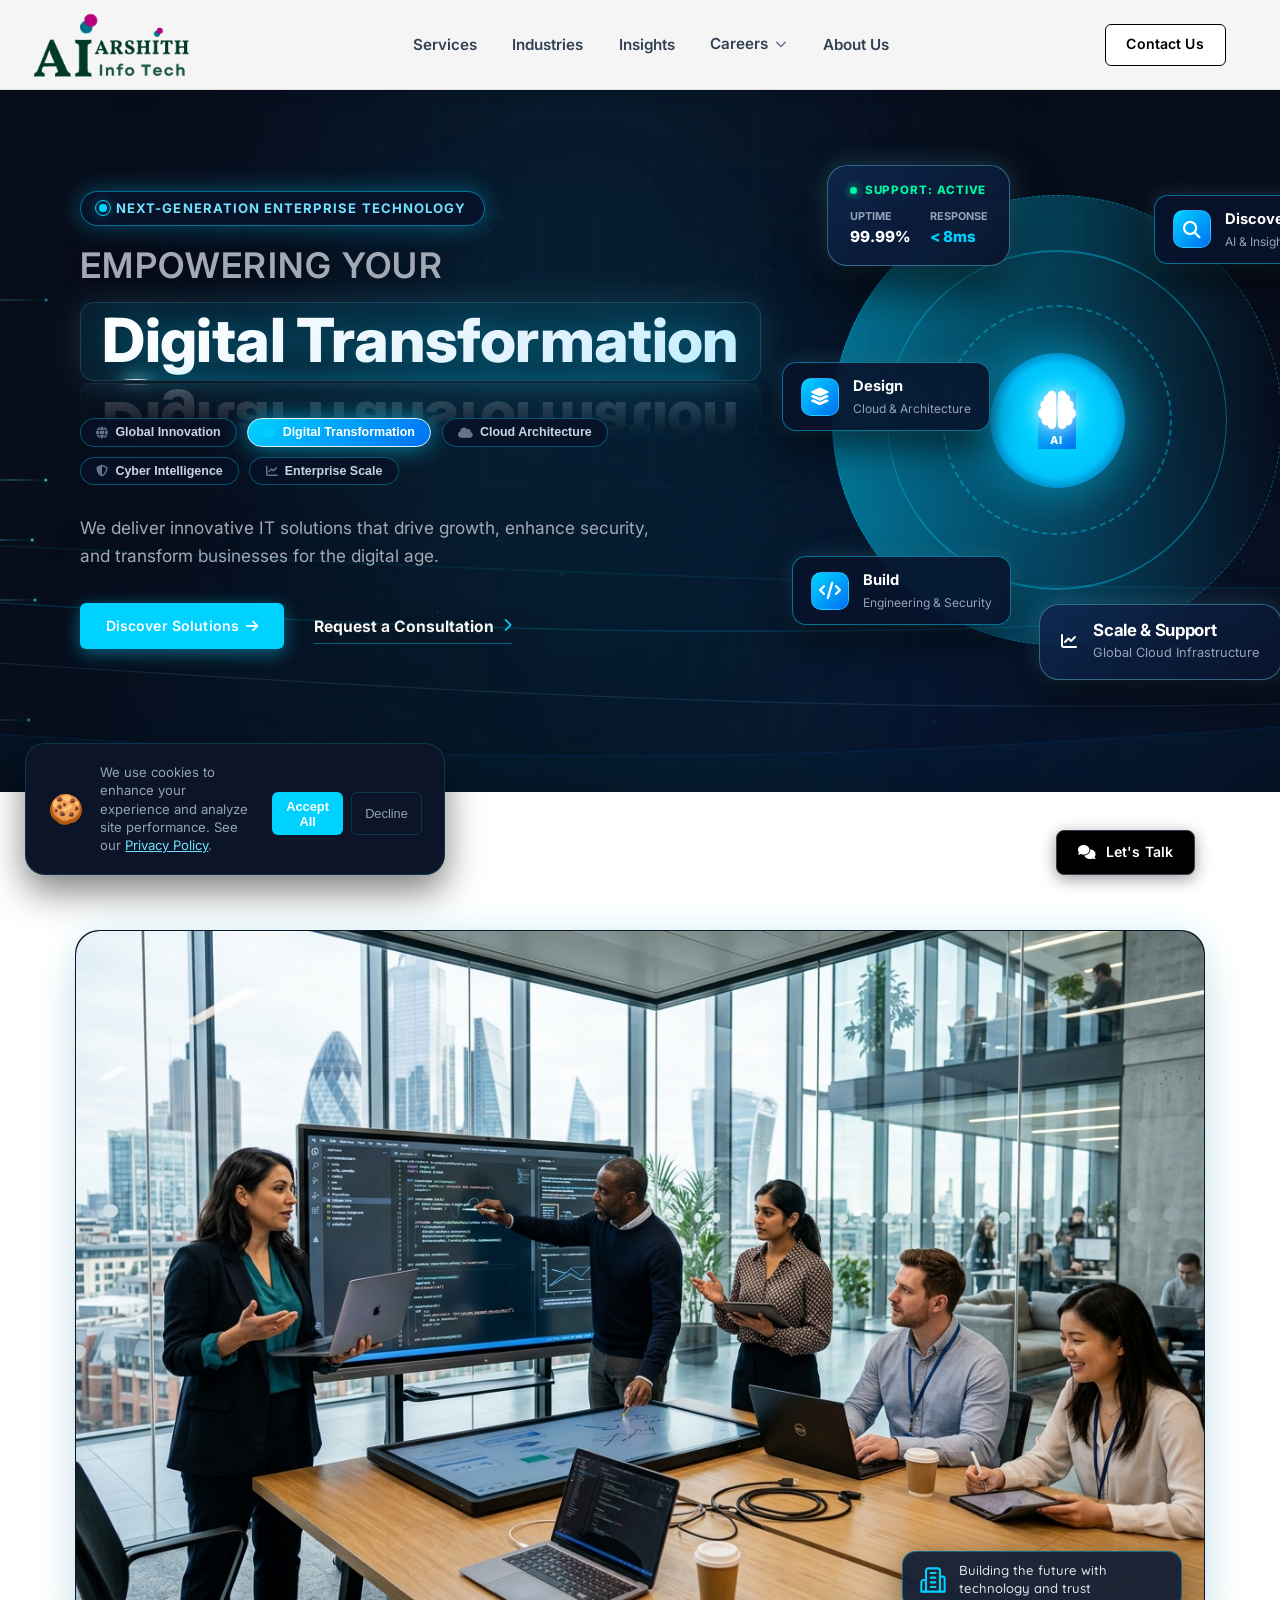
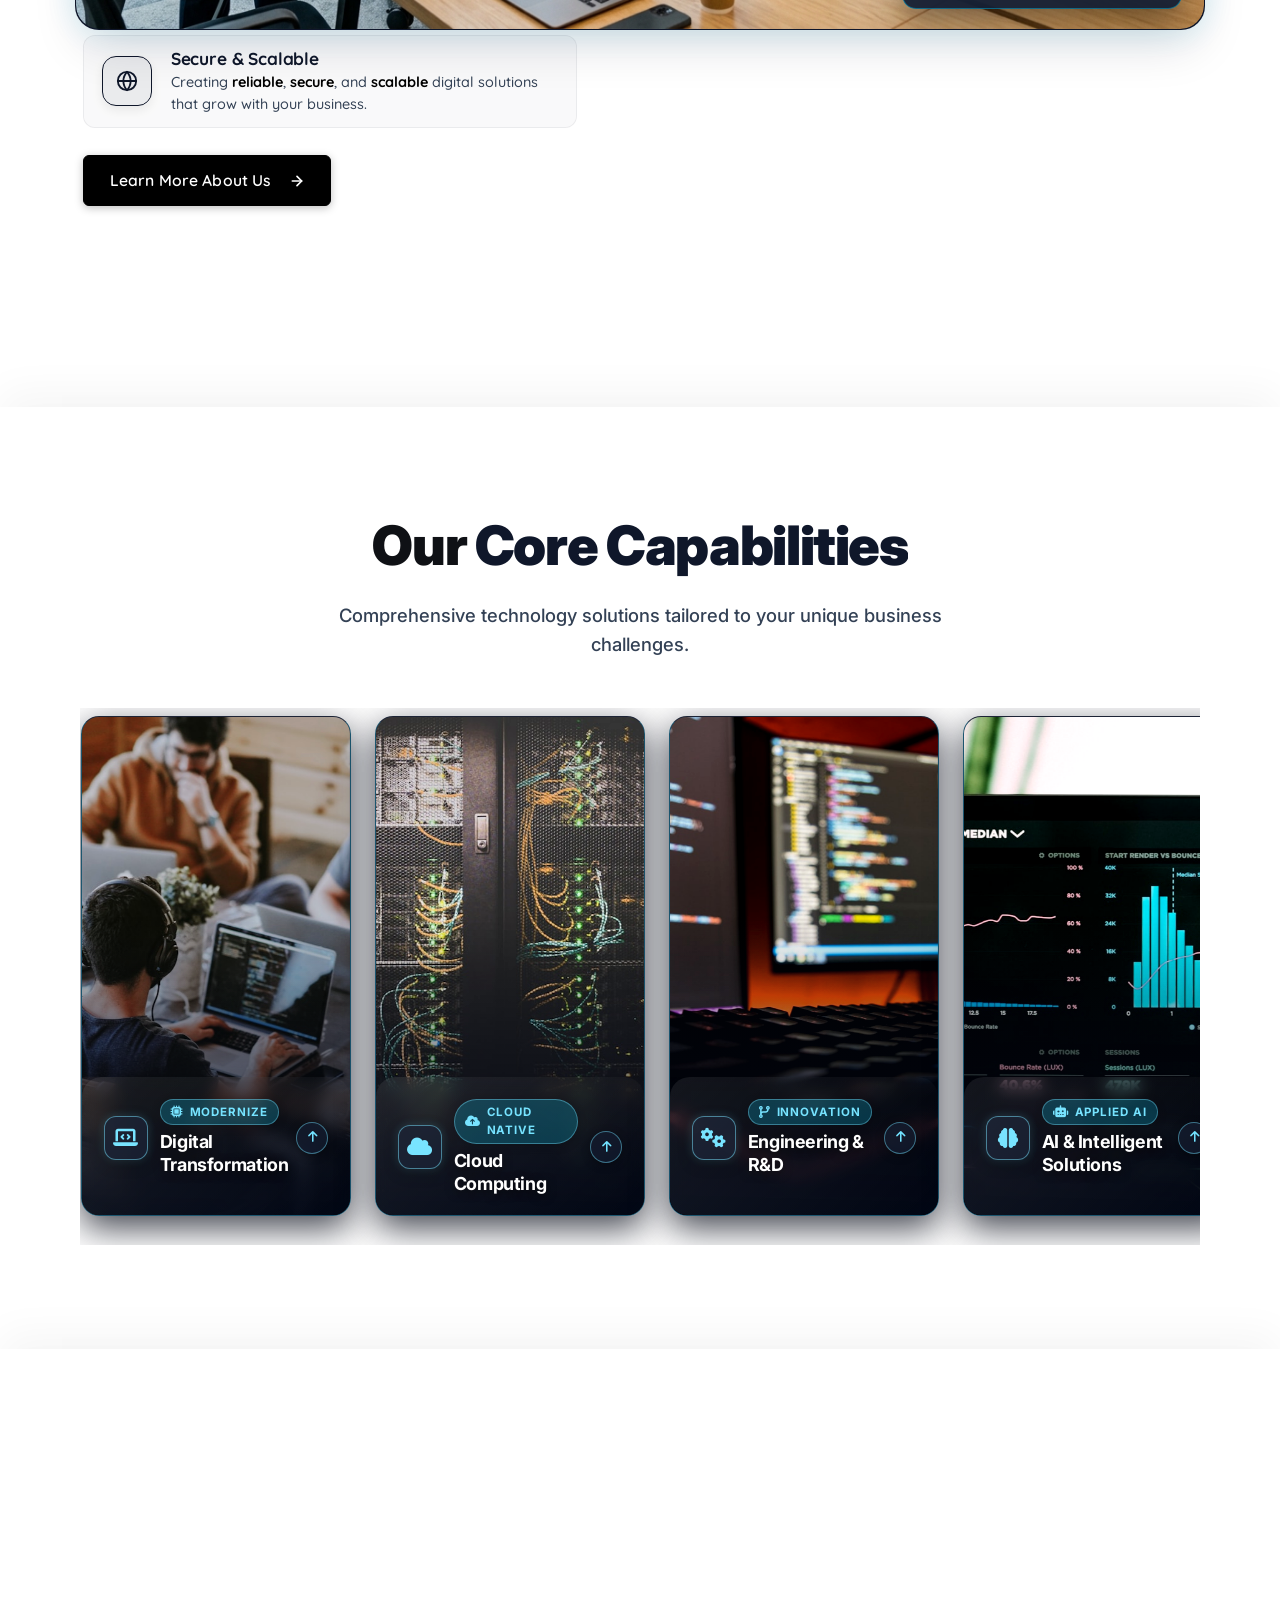
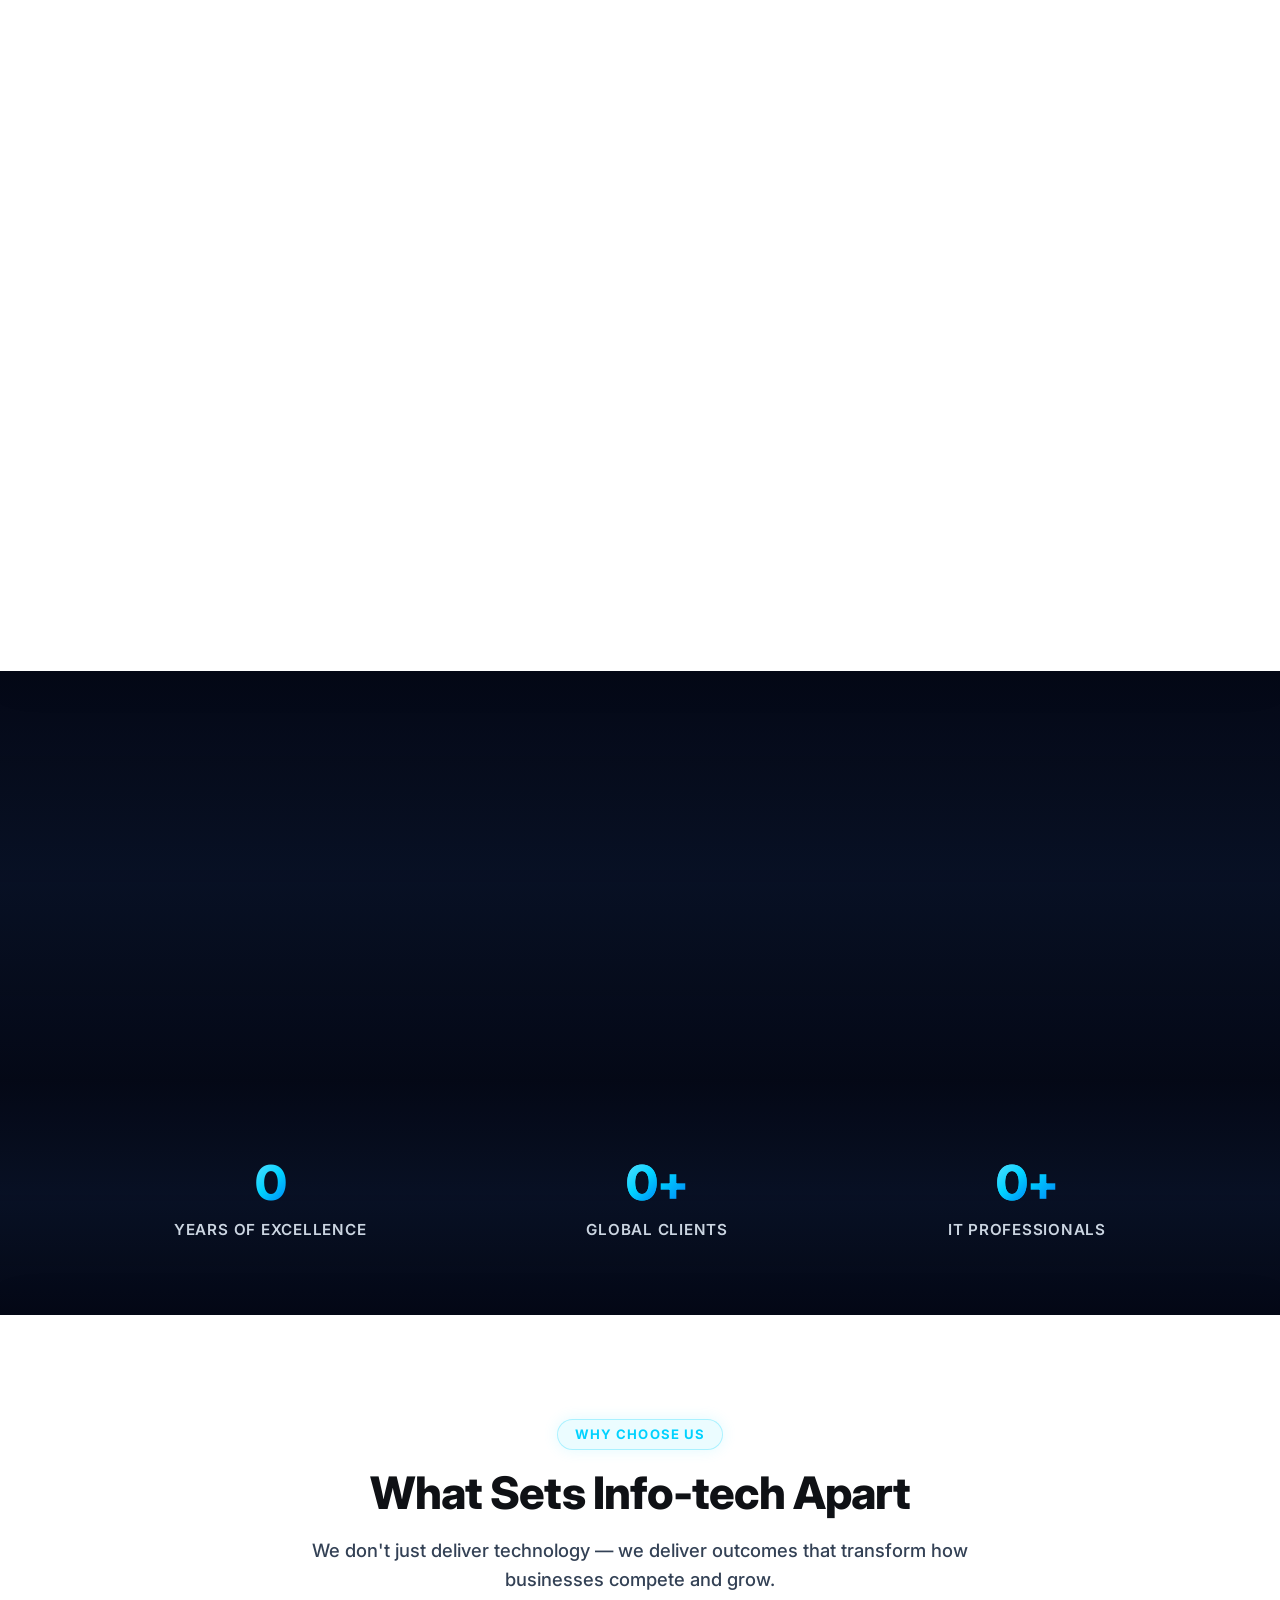
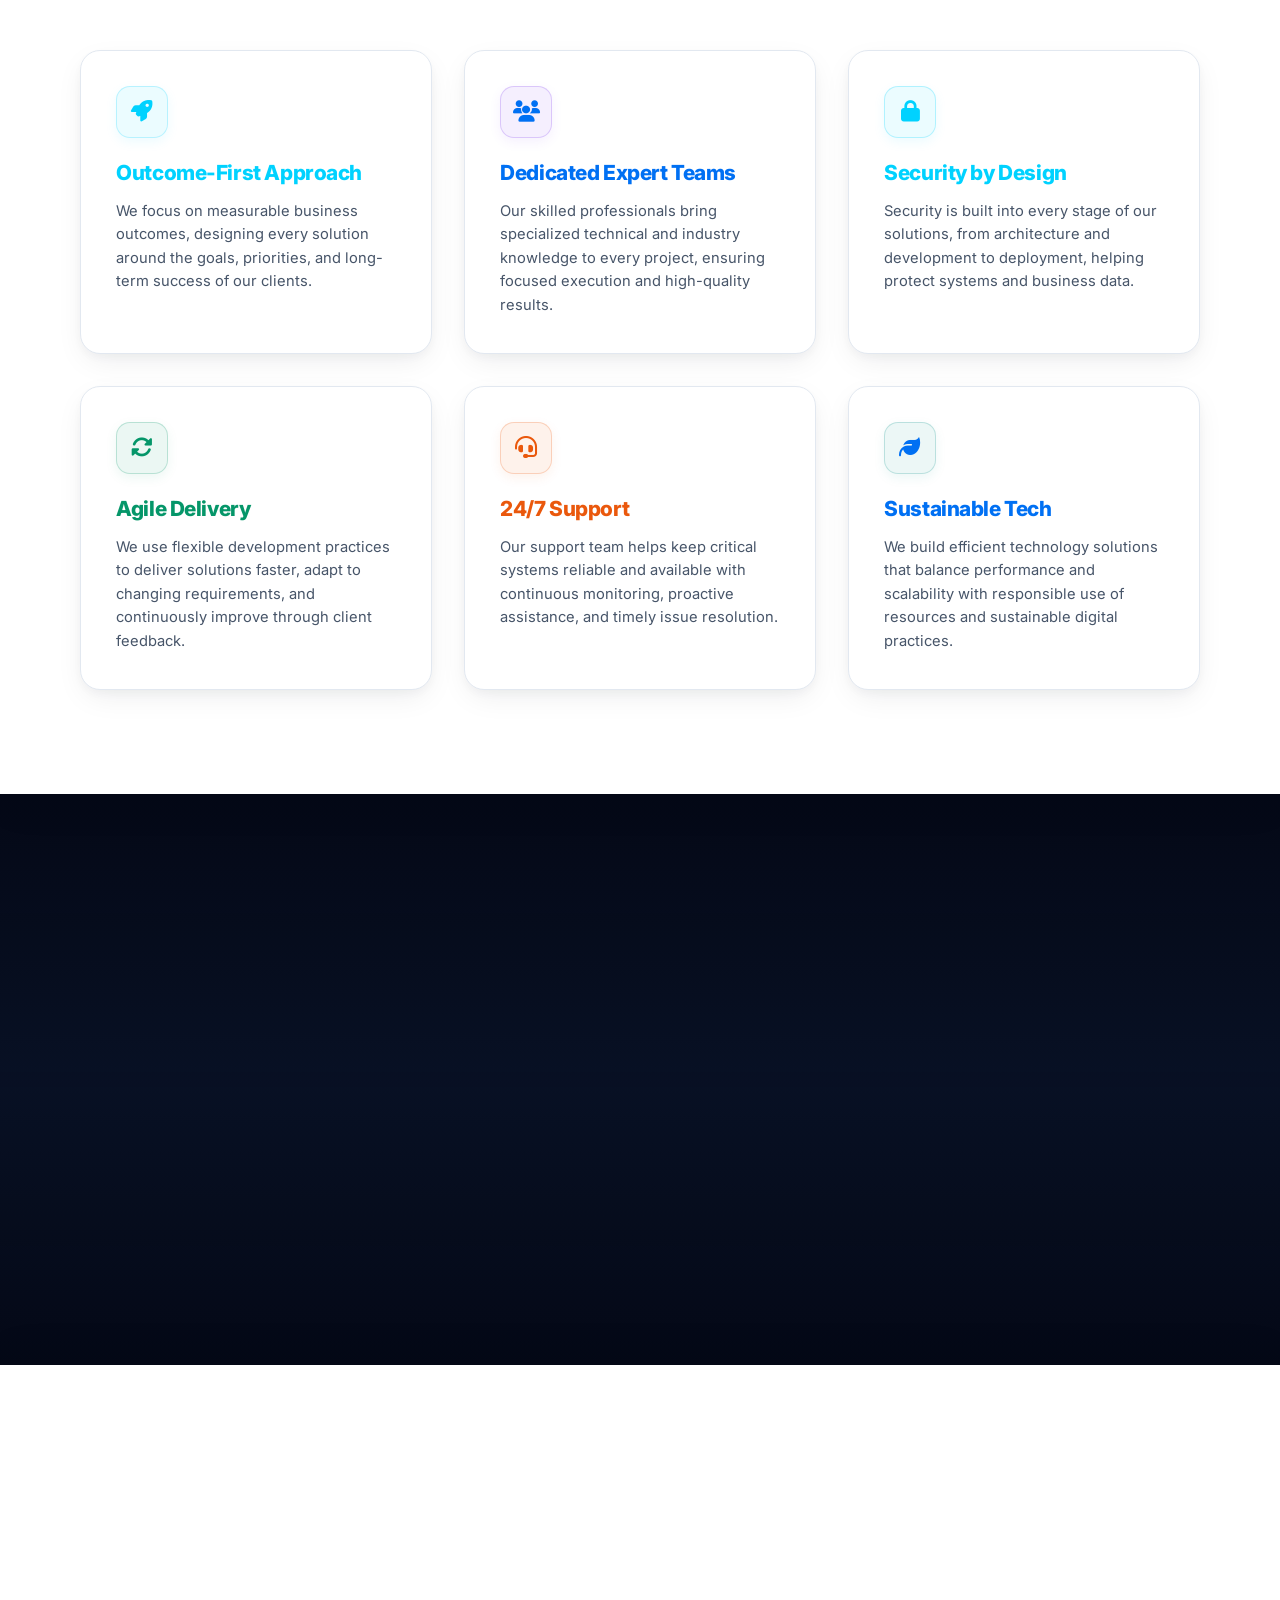
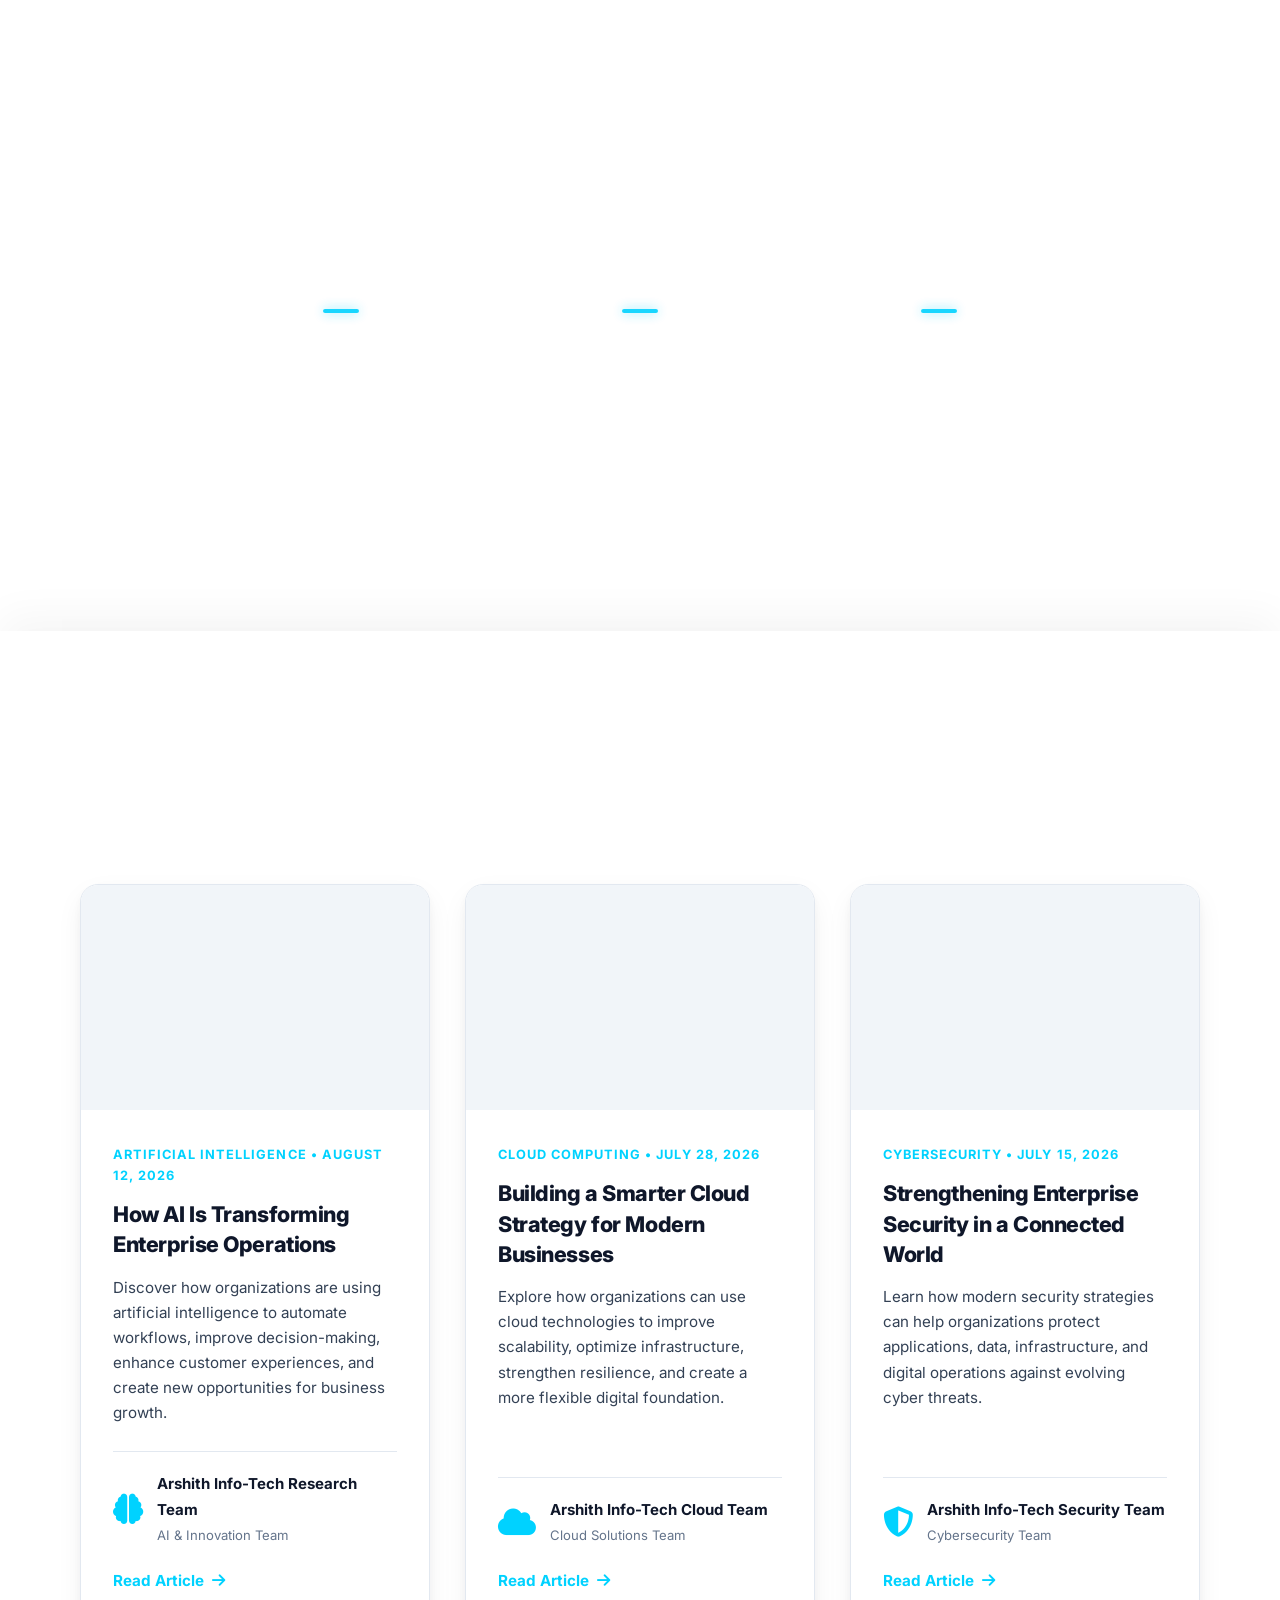
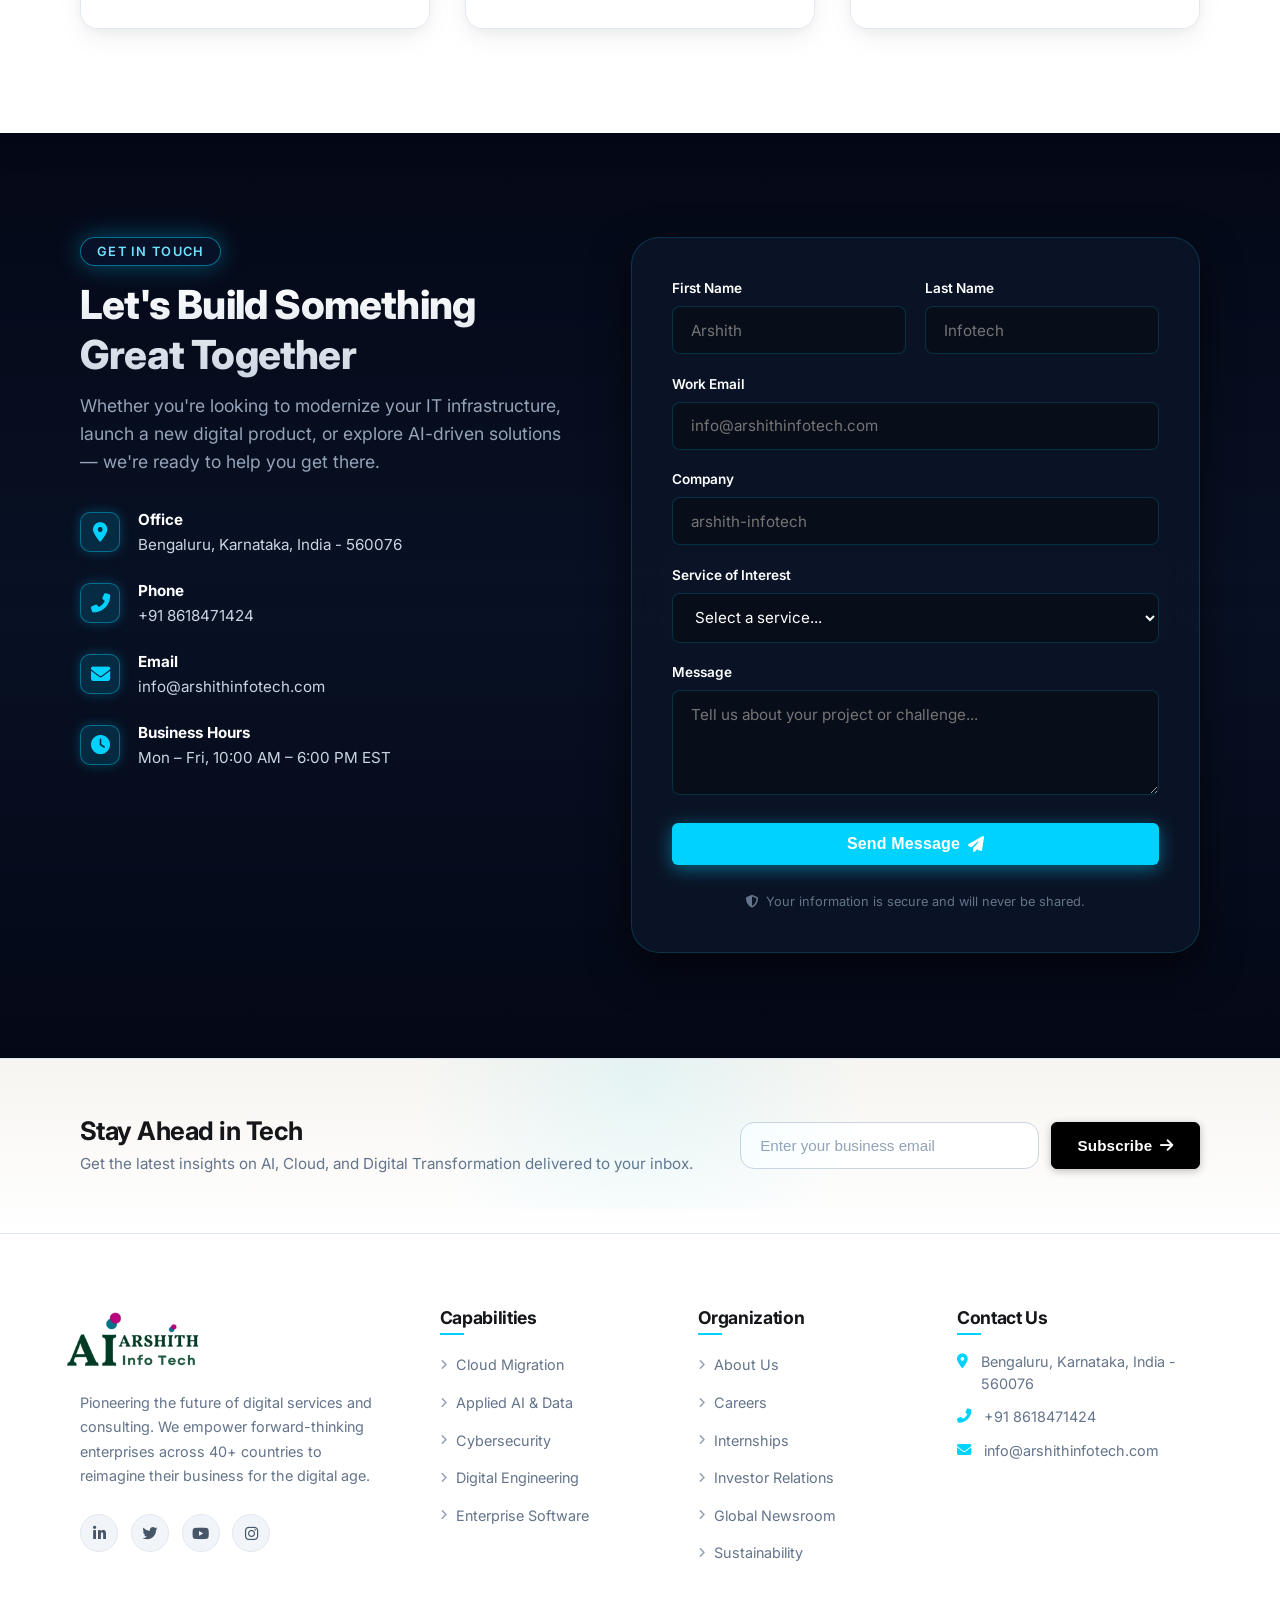
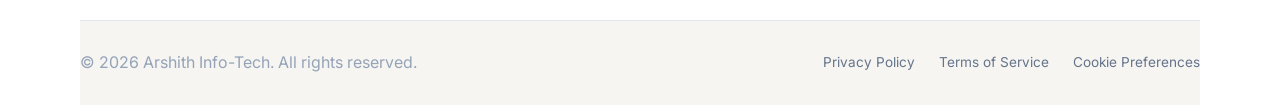
==== commit 19e79790: "feat: refine industries mobile layout, remove navbar Home link and add drawer cross button" ====
--- a/index.html
+++ b/index.html
@@ -14,8 +14,8 @@
   <!-- FontAwesome -->
   <link rel="stylesheet" href="https://cdnjs.cloudflare.com/ajax/libs/font-awesome/6.4.0/css/all.min.css">
   <!-- Custom CSS -->
-  <link rel="stylesheet" href="css/style.css?v=20260917_v5_flawless_mobile">
-  <link rel="stylesheet" href="footer-premium.css?v=20260917_v4_perfect_mobile_all">
+  <link rel="stylesheet" href="css/style.css?v=20260917_v8_industries_perfect">
+  <link rel="stylesheet" href="footer-premium.css?v=20260917_v8_industries_perfect">
 </head>
 
 <body class="theme-page-cyber-blue page-home">
@@ -37,11 +37,9 @@
         <img src="assets/images/logo-official.png" alt="Arshith Info-Tech" class="logo-img">
       </a>
       <ul class="nav-links">
-        <div class="drawer-brand">
-          <img src="assets/images/logo-official.png" alt="Arshith Info-Tech" class="logo-img">
-        </div>
-        <button class="drawer-close" aria-label="Close menu"><i class="fas fa-times"></i></button>
-        <li><a href="index.html" class="active"><i class="fas fa-house"></i> Home</a></li>
+        <div class="drawer-header">
+          <button class="drawer-close" aria-label="Close menu"><i class="fas fa-times"></i></button>
+        </div>
         <li><a href="services.html"><i class="fas fa-laptop-code"></i> Services</a></li>
         <li><a href="industries.html"><i class="fas fa-layer-group"></i> Industries</a></li>
         <li><a href="insights.html"><i class="fas fa-newspaper"></i> Insights</a></li>
--- a/css/style.css
+++ b/css/style.css
@@ -435,7 +435,7 @@
   display: block;
 }
 
-.drawer-brand, .drawer-close, .drawer-cta-item {
+.drawer-header, .drawer-brand, .drawer-close, .drawer-cta-item {
   display: none;
 }
 
@@ -6794,44 +6794,44 @@
     right: 0 !important;
   }
 
+  .drawer-header,
   .drawer-brand {
     display: flex !important;
     align-items: center !important;
-    justify-content: space-between !important;
-    padding-bottom: 1rem !important;
+    justify-content: flex-start !important;
+    padding: 0.25rem 0 1rem 0 !important;
     border-bottom: 1px solid #f1f5f9 !important;
     margin-bottom: 1rem !important;
     width: 100% !important;
   }
 
-  .drawer-brand .logo-img {
-    height: 48px !important;
-  }
-
   .drawer-close {
-    display: flex !important;
+    display: inline-flex !important;
     align-items: center !important;
     justify-content: center !important;
-    position: absolute !important;
-    top: 1.2rem !important;
-    right: 1.2rem !important;
-    width: 40px !important;
-    height: 40px !important;
-    border-radius: 50% !important;
-    background: #f1f5f9 !important;
-    border: 1px solid #e2e8f0 !important;
-    color: #334155 !important;
-    font-size: 1.15rem !important;
+    position: relative !important;
+    top: auto !important;
+    right: auto !important;
+    width: 44px !important;
+    height: 44px !important;
+    min-width: 44px !important;
+    border-radius: 12px !important;
+    background: #f8fafc !important;
+    border: 1.5px solid #e2e8f0 !important;
+    color: #1e293b !important;
+    font-size: 1.25rem !important;
     cursor: pointer !important;
-    transition: all 0.3s ease !important;
+    transition: all 0.25s cubic-bezier(0.4, 0, 0.2, 1) !important;
+    box-shadow: 0 2px 6px rgba(0, 0, 0, 0.04) !important;
     z-index: 1002 !important;
   }
 
-  .drawer-close:hover, .drawer-close:active {
-    background: #fee2e2 !important;
-    border-color: #fca5a5 !important;
-    color: #ef4444 !important;
-    transform: rotate(90deg);
+  .drawer-close:hover,
+  .drawer-close:active {
+    background: rgba(0, 210, 255, 0.12) !important;
+    border-color: #00d2ff !important;
+    color: #0099cc !important;
+    transform: rotate(90deg) scale(1.05) !important;
   }
 
   .nav-links li {
@@ -9173,28 +9173,9 @@
   .quickbar-container {
     justify-content: center;
   }
-  .industry-matrix-hub {
-    width: 340px;
-    height: 340px;
-  }
-  .hub-node {
-    padding: 0.5rem 0.75rem;
-  }
-  .node-meta strong {
-    font-size: 0.75rem;
-  }
 }
 
 @media (max-width: 576px) {
-  .industries-hero-section {
-    padding: 8.5rem 0 4rem 0;
-  }
-  .industries-hero-title {
-    font-size: 2.1rem;
-  }
-  .industries-hero-desc {
-    font-size: 0.98rem;
-  }
   .industry-title {
     font-size: 1.85rem;
   }
@@ -9202,47 +9183,26 @@
     font-size: 0.98rem;
   }
   .industry-section-item {
-    padding: 4.5rem 0;
+    padding: 3.5rem 0;
   }
   .industry-cta-card {
-    padding: 2.8rem 1.5rem;
+    padding: 2.5rem 1.25rem;
   }
   .industry-cta-heading {
-    font-size: 1.85rem;
+    font-size: 1.75rem;
   }
   .industry-cta-description {
-    font-size: 0.95rem;
+    font-size: 0.92rem;
   }
   .industry-cta-features {
-    gap: 1.2rem;
+    gap: 1rem;
     flex-direction: column;
   }
-  .industry-matrix-hub {
-    width: 290px;
-    height: 290px;
-  }
-  .matrix-center-core {
-    width: 100px;
-    height: 100px;
-  }
-  .core-icon {
+  .industry-modal-box {
+    padding: 1.5rem 1.2rem;
+  }
+  .industry-modal-title {
     font-size: 1.4rem;
-  }
-  .core-title {
-    font-size: 0.62rem;
-  }
-  .node-meta {
-    display: none;
-  }
-  .hub-node {
-    padding: 0.45rem;
-    border-radius: 50%;
-  }
-  .industry-modal-box {
-    padding: 1.6rem 1.2rem;
-  }
-  .industry-modal-title {
-    font-size: 1.45rem;
   }
   .industry-modal-footer {
     flex-direction: column;
@@ -12947,12 +12907,13 @@
   .insights-hero-title,
   .careers-hero-title,
   .hero-main-title {
-    font-size: clamp(1.65rem, 6.8vw, 2.15rem) !important;
+    font-size: clamp(1.55rem, 6.4vw, 2.1rem) !important;
     line-height: 1.22 !important;
     letter-spacing: -0.02em !important;
     word-break: normal !important;
     overflow-wrap: break-word !important;
     max-width: 100% !important;
+    width: 100% !important;
     margin: 0 auto 0.85rem auto !important;
     text-align: center !important;
     box-sizing: border-box !important;
@@ -13023,10 +12984,11 @@
     font-size: 0.92rem !important;
     line-height: 1.6 !important;
     max-width: 100% !important;
+    width: 100% !important;
     word-break: normal !important;
     overflow-wrap: break-word !important;
-    margin: 0 auto 1.25rem auto !important;
-    padding: 0 0.4rem !important;
+    margin: 0 auto 1.3rem auto !important;
+    padding: 0 0.35rem !important;
     color: #cbd5e1 !important;
     text-align: center !important;
     box-sizing: border-box !important;
@@ -13059,12 +13021,12 @@
   .hero-actions-row,
   .about-hero-actions {
     display: flex !important;
-    flex-direction: row !important;
-    flex-wrap: wrap !important;
+    flex-direction: column !important;
     gap: 0.65rem !important;
     justify-content: center !important;
     align-items: center !important;
     width: 100% !important;
+    max-width: 320px !important;
     margin: 0 auto 1.3rem auto !important;
   }
 
@@ -13079,11 +13041,10 @@
     align-items: center !important;
     justify-content: center !important;
     gap: 0.45rem !important;
-    flex: 1 1 138px !important;
-    min-width: 130px !important;
+    width: 100% !important;
     max-width: 100% !important;
-    padding: 0.75rem 0.85rem !important;
-    font-size: 0.83rem !important;
+    padding: 0.85rem 1.2rem !important;
+    font-size: 0.88rem !important;
     font-weight: 700 !important;
     border-radius: 12px !important;
     text-align: center !important;
@@ -13110,12 +13071,12 @@
   .industry-stats-strip {
     display: flex !important;
     flex-direction: row !important;
-    justify-content: space-around !important;
+    justify-content: space-between !important;
     align-items: center !important;
     width: 100% !important;
     max-width: 100% !important;
     margin: 1.2rem auto 0 auto !important;
-    padding: 0.75rem 0.4rem !important;
+    padding: 0.75rem 0.35rem !important;
     border-top: 1px solid rgba(112, 226, 255, 0.2) !important;
     background: rgba(11, 21, 40, 0.65) !important;
     border: 1px solid rgba(112, 226, 255, 0.18) !important;
@@ -13128,36 +13089,38 @@
     text-align: center !important;
     min-width: 0 !important;
     margin: 0 !important;
-    padding: 0 0.15rem !important;
+    padding: 0 0.1rem !important;
     display: flex !important;
     flex-direction: column !important;
     align-items: center !important;
   }
 
-  .stat-pill .stat-val {
-    font-size: 1.35rem !important;
+  .industry-stats-strip .stat-pill .stat-val {
+    font-size: 1.25rem !important;
     font-weight: 800 !important;
     color: #70e2ff !important;
     line-height: 1.1 !important;
-  }
-
-  .stat-pill .stat-lbl {
-    font-size: 0.64rem !important;
+    white-space: nowrap !important;
+  }
+
+  .industry-stats-strip .stat-pill .stat-lbl {
+    font-size: 0.6rem !important;
     color: #94a3b8 !important;
     text-transform: uppercase !important;
-    letter-spacing: 0.03em !important;
+    letter-spacing: 0.01em !important;
     font-weight: 600 !important;
     margin-top: 0.2rem !important;
-    line-height: 1.2 !important;
+    line-height: 1.15 !important;
     white-space: normal !important;
     text-align: center !important;
-  }
-
-  .stat-divider {
-    height: 28px !important;
+    word-break: normal !important;
+  }
+
+  .industry-stats-strip .stat-divider {
+    height: 26px !important;
     width: 1px !important;
     background: rgba(255, 255, 255, 0.15) !important;
-    margin: 0 0.15rem !important;
+    margin: 0 0.1rem !important;
     flex: 0 0 1px !important;
   }
 
@@ -13168,16 +13131,18 @@
     align-items: center !important;
     width: 100% !important;
     max-width: 100% !important;
-    height: 340px !important;
+    height: 330px !important;
     margin: 0.8rem auto 0 auto !important;
     position: relative !important;
-    overflow: visible !important;
+    overflow: hidden !important;
   }
 
   .industry-matrix-hub {
     width: 440px !important;
     height: 440px !important;
-    transform: scale(0.68) !important;
+    min-width: 440px !important;
+    min-height: 440px !important;
+    transform: scale(0.65) !important;
     transform-origin: center center !important;
     margin: 0 auto !important;
     position: relative !important;
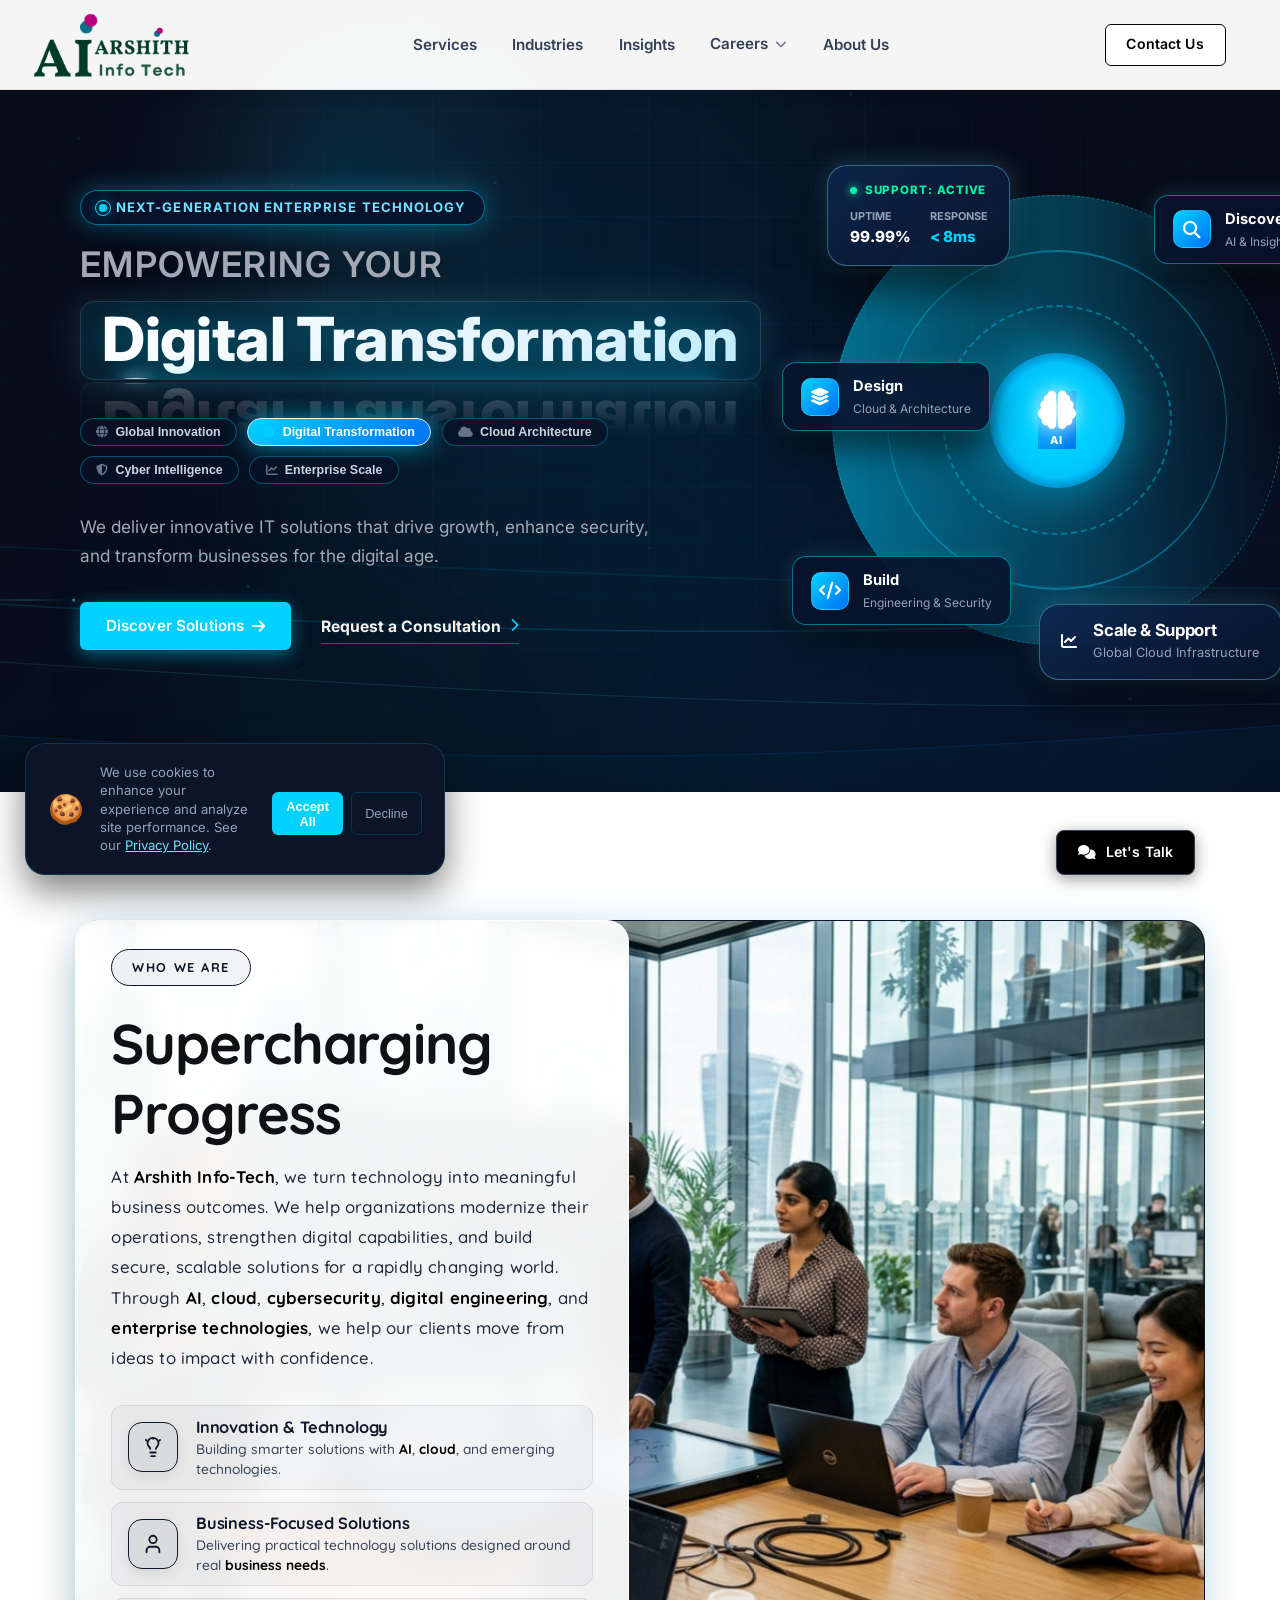
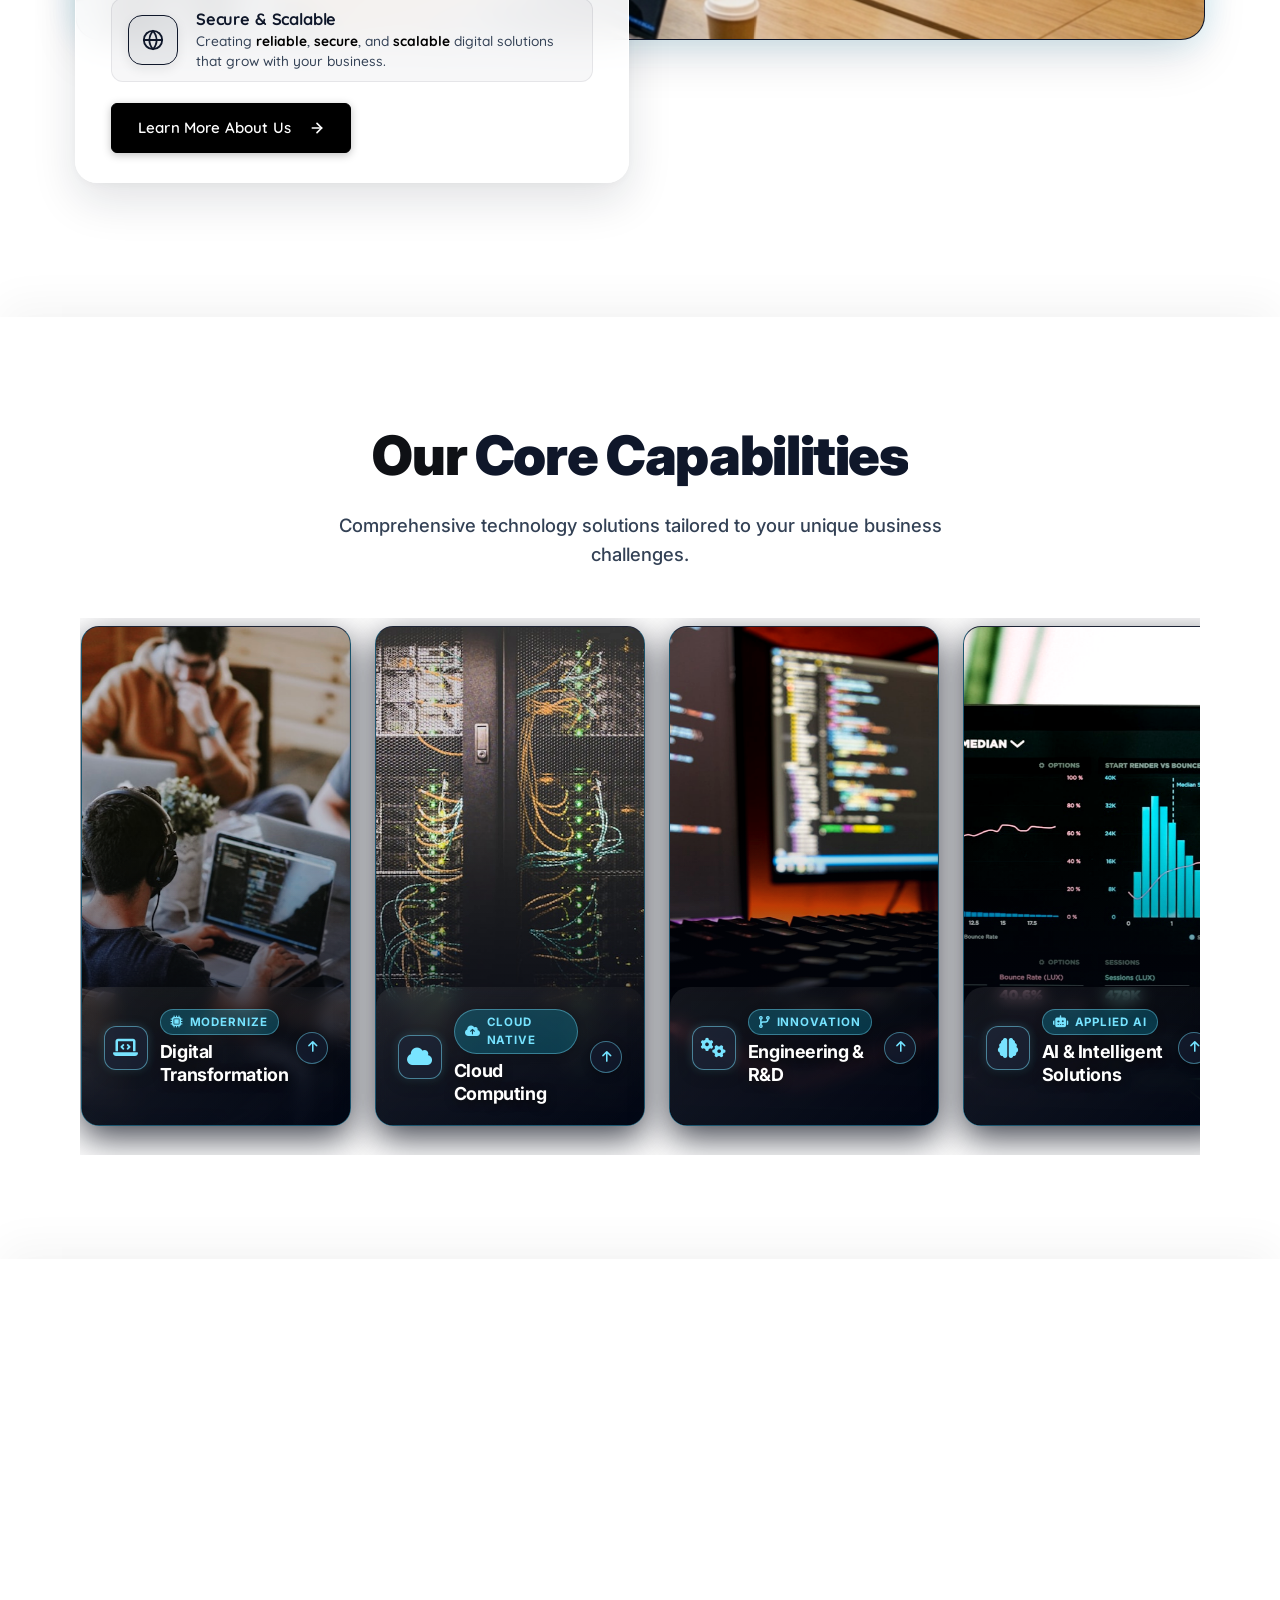
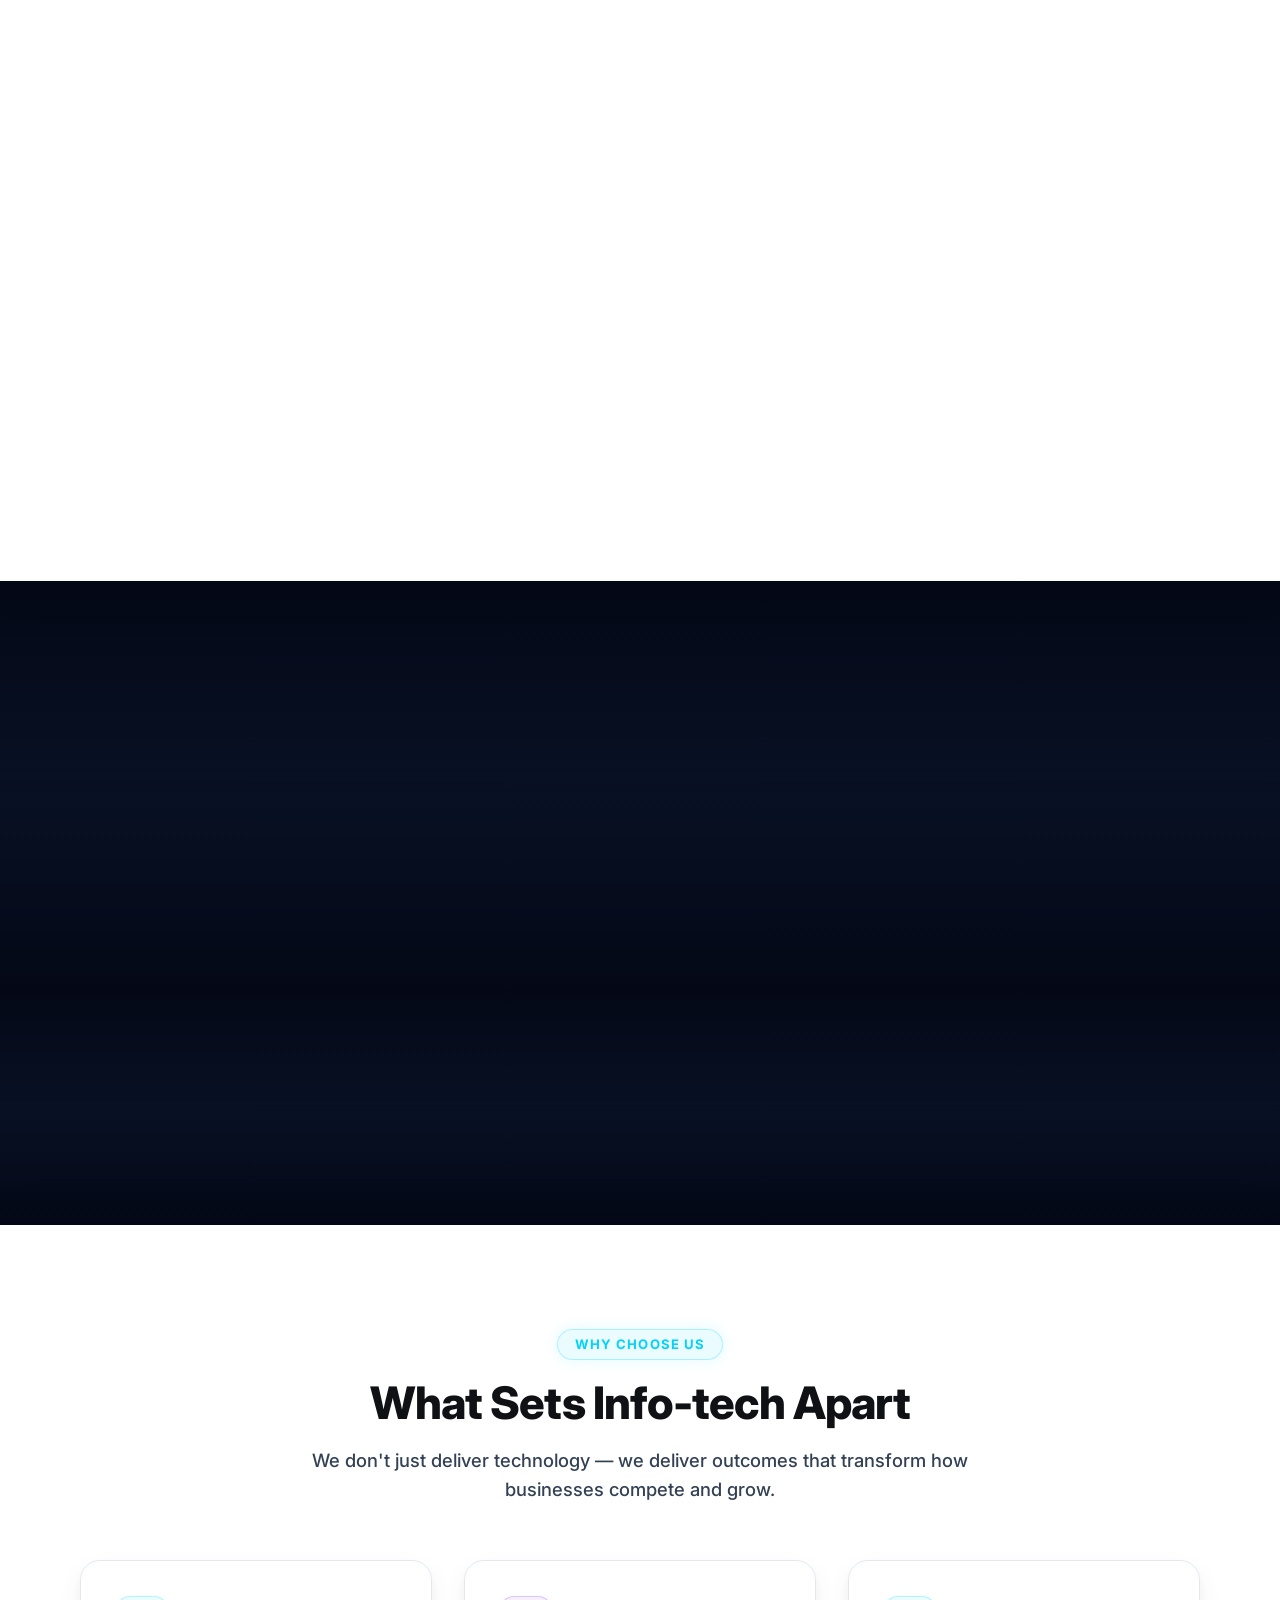
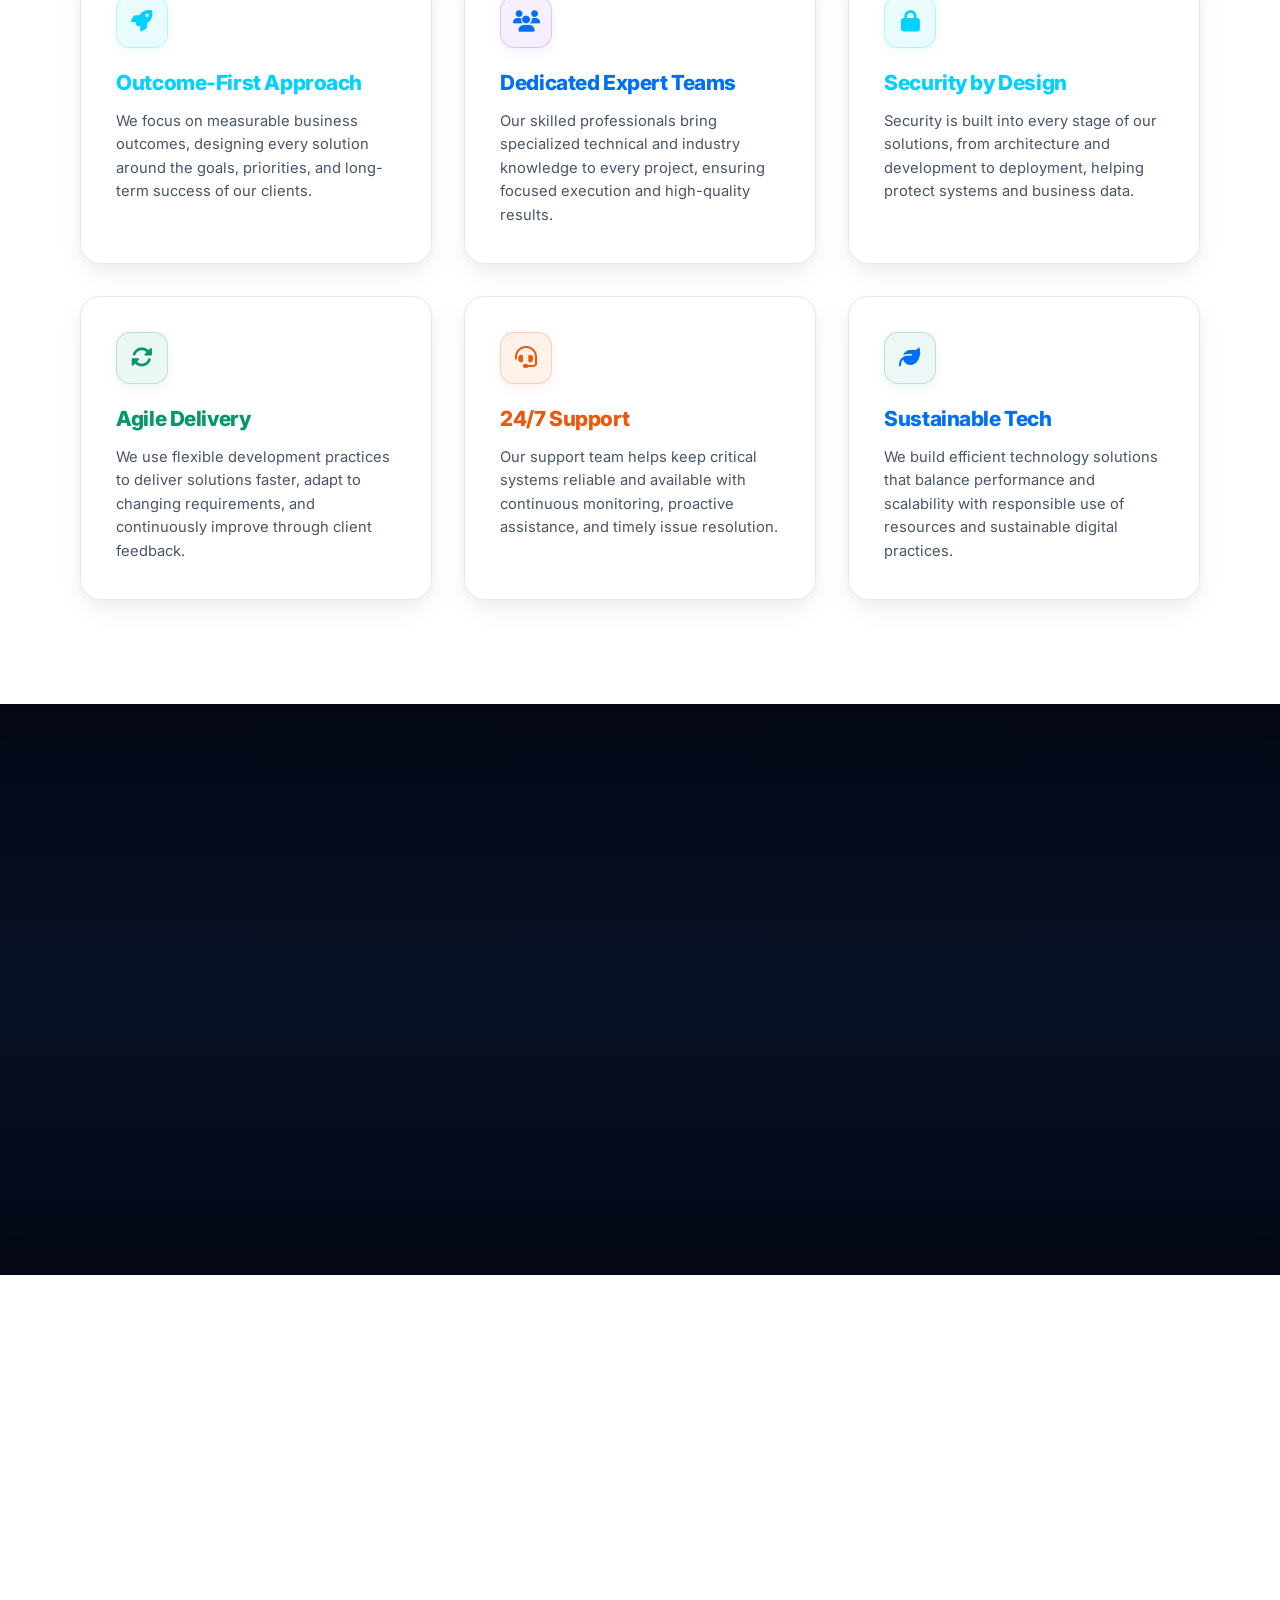
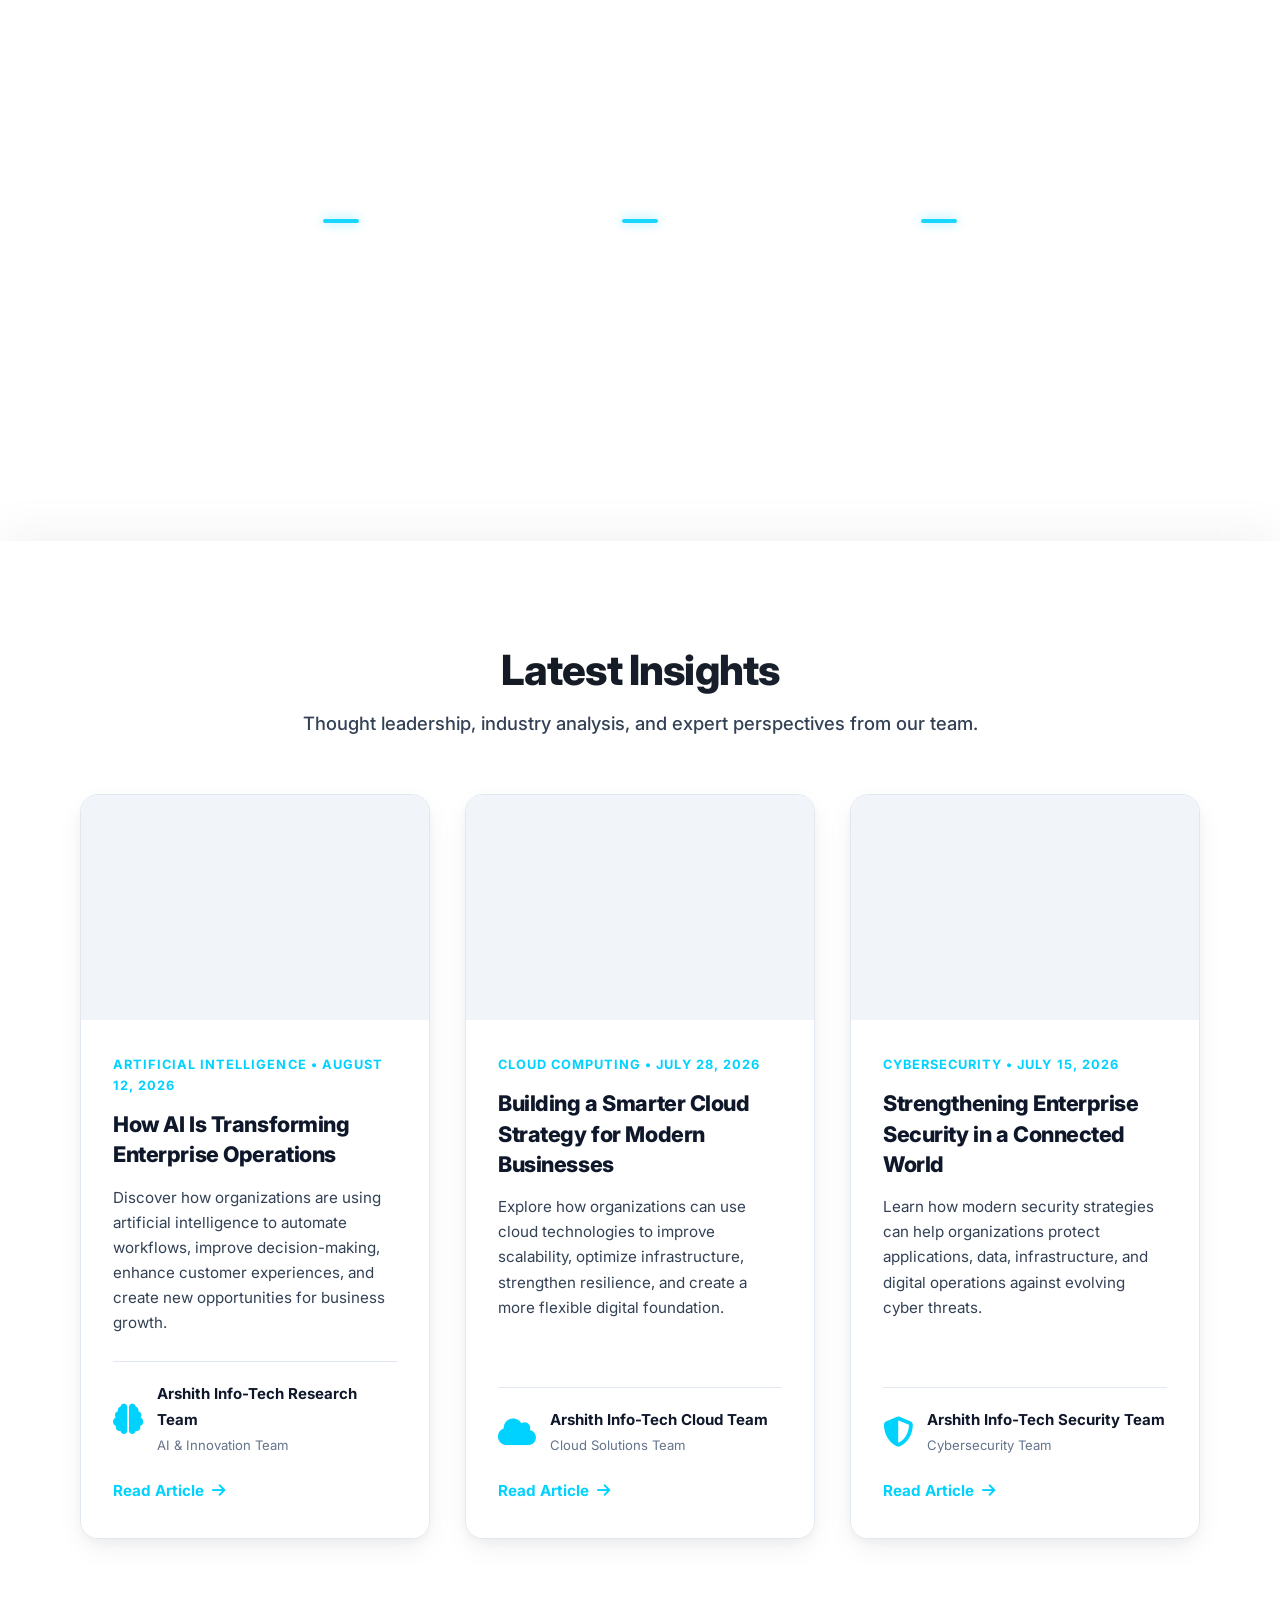
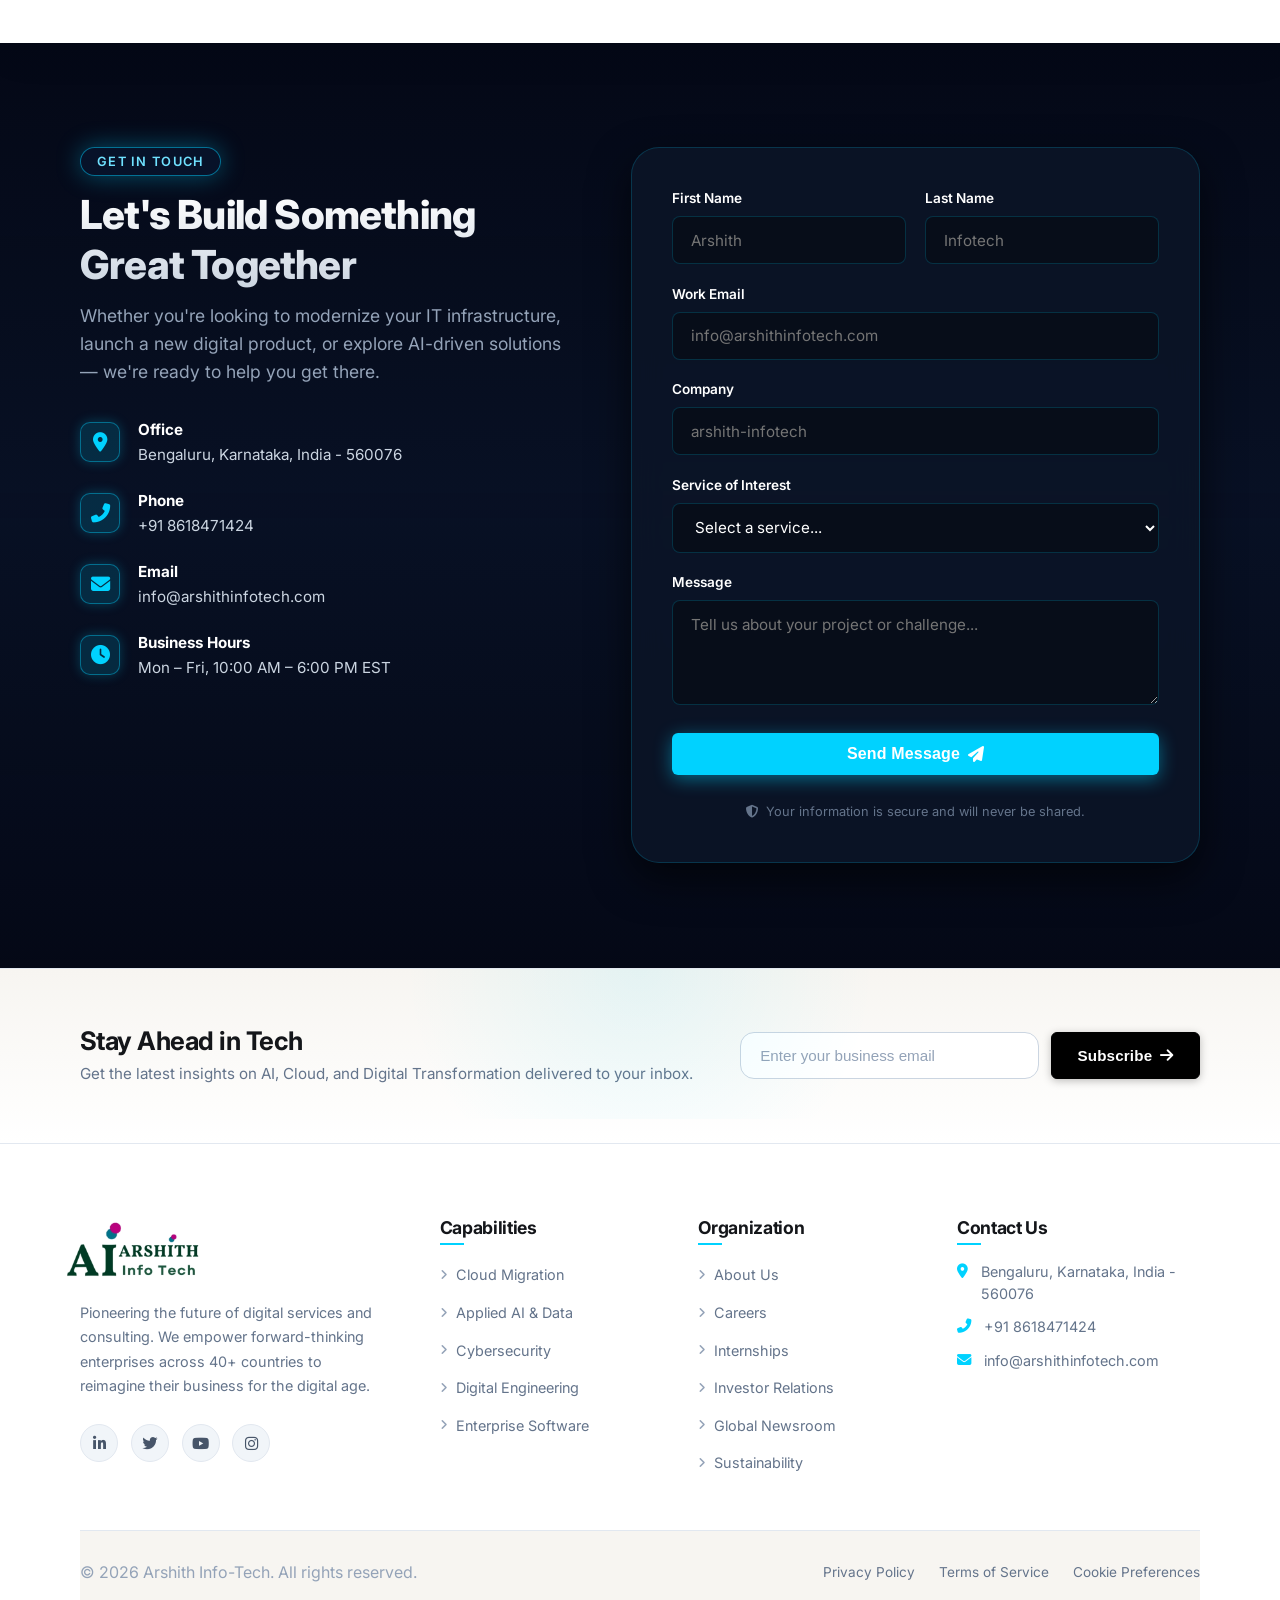
==== commit 71cf9993: "Enhance Supercharging Progress section: ensure text matter visibility with glassmorphic card during " ====
--- a/index.html
+++ b/index.html
@@ -209,7 +209,7 @@
       <div class="container supercharge-container">
         <div class="supercharge-stage">
 
-          <!-- Text Column (Gradually revealed on the LEFT, 100% visible & unclipped) -->
+          <!-- Text Column (Always displayed with the image in an ultra-crisp glass card, sticks to side during morph) -->
           <div class="supercharge-text-col">
             <div class="who-we-are-badge">WHO WE ARE</div>
             <h2 class="about-hero-title">Supercharging Progress</h2>
@@ -287,7 +287,7 @@
             </a>
           </div>
 
-          <!-- Image Column (Starts FULL-WIDTH, smoothly morphs to RIGHT, reveals matter on HOVER) -->
+          <!-- Image Column (Starts FULL-WIDTH, smoothly morphs to RIGHT) -->
           <div class="supercharge-image-col">
             <div class="supercharge-showcase-frame">
               <img src="assets/images/corporate-engineering-hub-2026.jpg?v=20260916_hub"
--- a/css/style.css
+++ b/css/style.css
@@ -2232,10 +2232,11 @@
 }
 
 /* ===================================================
+/* ===================================================
    SUPERCHARGING PROGRESS — SCROLL-DRIVEN FULL-WIDTH TO RIGHT-COLUMN IMAGE TRANSFORMATION
    =================================================== */
 .supercharge-scroll-track {
-  height: 135vh;
+  height: 125vh;
   position: relative;
   background: #ffffff;
   padding: 0;
@@ -2253,7 +2254,7 @@
   overflow: visible;
   background: #ffffff;
   z-index: 10;
-  padding: 2rem 0;
+  padding: 1.5rem 0;
 }
 
 .supercharge-container {
@@ -2266,19 +2267,20 @@
 .supercharge-stage {
   position: relative;
   width: 100%;
-  height: min(700px, 86vh);
+  height: min(720px, 86vh);
   display: flex;
   align-items: center;
   justify-content: space-between;
 }
 
-/* Left Text Column - Fully Visible & Clear */
+/* Left Text Column - Sits on top of the morphing image in a crisp glassmorphic card */
 .supercharge-text-col {
-  width: 48%;
-  max-width: 620px;
-  z-index: 1;
-  opacity: 1;
-  transform: translateX(0);
+  position: relative;
+  width: 49%;
+  max-width: 630px;
+  z-index: 5;
+  opacity: 1 !important;
+  transform: none !important;
   pointer-events: auto;
   display: flex;
   flex-direction: column;
@@ -2286,42 +2288,47 @@
   align-items: flex-start;
   align-self: center;
   margin: auto 0;
-  padding: 1.5rem 2.5rem 1.5rem 0.5rem;
-  will-change: transform, opacity;
+  padding: 1.8rem 2.2rem;
+  background: rgba(255, 255, 255, 0.94);
+  backdrop-filter: blur(16px);
+  -webkit-backdrop-filter: blur(16px);
+  border-radius: 22px;
+  border: 1.5px solid rgba(255, 255, 255, 0.9);
+  box-shadow: 0 18px 45px rgba(15, 23, 42, 0.12), 0 2px 12px rgba(0, 0, 0, 0.04);
+  transition: box-shadow 0.3s ease, border-color 0.3s ease;
 }
 
 .supercharge-text-col .who-we-are-badge {
   display: inline-flex;
   align-items: center;
-  padding: 7px 20px;
+  padding: 5px 16px;
   background: rgba(15, 23, 42, 0.06) !important;
   border: 1.5px solid #0f172a !important;
   border-radius: 50px;
   color: #0f172a !important;
-  font-size: 0.78rem;
+  font-size: 0.76rem;
   font-weight: 800;
   letter-spacing: 0.14em;
   text-transform: uppercase;
-  margin-bottom: 1.2rem;
+  margin-bottom: 0.85rem;
   width: fit-content;
 }
 
 .supercharge-text-col .about-hero-title {
   color: #0B1325 !important;
-  font-size: clamp(2rem, 3.2vw, 2.75rem) !important;
+  font-size: clamp(1.85rem, 2.7vw, 2.45rem) !important;
   font-weight: 800 !important;
   line-height: 1.22 !important;
   letter-spacing: -0.025em !important;
-  margin-bottom: 1.2rem !important;
+  margin-bottom: 0.85rem !important;
 }
 
 .supercharge-text-col .about-hero-desc {
   color: #1E293B !important;
-  font-size: 1.02rem !important;
-  line-height: 1.72 !important;
-  margin-bottom: 1.5rem !important;
+  font-size: 0.98rem !important;
+  line-height: 1.65 !important;
+  margin-bottom: 1.2rem !important;
   font-weight: 500 !important;
-  opacity: 1 !important;
 }
 
 .supercharge-text-col .about-hero-desc strong {
@@ -2332,36 +2339,41 @@
 .supercharge-text-col .about-features-stack {
   display: flex;
   flex-direction: column;
-  gap: 1rem;
-  margin-bottom: 1.7rem;
+  gap: 0.75rem;
+  margin-bottom: 1.3rem;
   width: 100%;
 }
 
 .supercharge-text-col .about-feature-item {
   display: flex;
   align-items: center;
-  gap: 1.15rem;
-  padding: 0.75rem 1.15rem;
+  gap: 1.1rem;
+  padding: 0.65rem 1rem;
   border-radius: 12px;
-  background: rgba(15, 23, 42, 0.025);
-  border: 1px solid rgba(15, 23, 42, 0.06);
+  background: rgba(15, 23, 42, 0.03);
+  border: 1px solid rgba(15, 23, 42, 0.08);
   transition: all 0.3s ease;
 }
 
+.supercharge-text-col .about-feature-item.is-revealed,
 .supercharge-text-col .about-feature-item:hover {
-  background: rgba(15, 23, 42, 0.05);
-  border-color: rgba(0, 210, 255, 0.45);
-  transform: translateX(6px);
+  background: rgba(15, 23, 42, 0.055);
+  border-color: rgba(0, 210, 255, 0.5);
+  box-shadow: 0 4px 18px rgba(0, 210, 255, 0.1);
+}
+
+.supercharge-text-col .about-feature-item:hover {
+  transform: translateX(5px);
 }
 
 .supercharge-text-col .about-feature-icon {
-  width: 46px !important;
-  height: 46px !important;
-  min-width: 46px !important;
-  border-radius: 12px !important;
+  width: 40px !important;
+  height: 40px !important;
+  min-width: 40px !important;
+  border-radius: 10px !important;
   background: #ffffff !important;
   border: 1.5px solid #0f172a !important;
-  box-shadow: 0 4px 12px rgba(0, 0, 0, 0.06) !important;
+  box-shadow: 0 4px 10px rgba(0, 0, 0, 0.06) !important;
   display: flex;
   align-items: center;
   justify-content: center;
@@ -2370,34 +2382,36 @@
 }
 
 .supercharge-text-col .about-feature-icon svg {
-  width: 21px !important;
-  height: 21px !important;
+  width: 19px !important;
+  height: 19px !important;
   color: #0f172a !important;
   stroke: #0f172a !important;
 }
 
-.supercharge-text-col .about-feature-item:hover .about-feature-icon {
+.supercharge-text-col .about-feature-item:hover .about-feature-icon,
+.supercharge-text-col .about-feature-item.is-revealed .about-feature-icon {
   background: #00d2ff !important;
   border-color: #00d2ff !important;
-  transform: scale(1.08);
-}
-
-.supercharge-text-col .about-feature-item:hover .about-feature-icon svg {
+  box-shadow: 0 4px 15px rgba(0, 210, 255, 0.35) !important;
+}
+
+.supercharge-text-col .about-feature-item:hover .about-feature-icon svg,
+.supercharge-text-col .about-feature-item.is-revealed .about-feature-icon svg {
   color: #ffffff !important;
   stroke: #ffffff !important;
 }
 
 .supercharge-text-col .about-feature-details h4 {
   color: #0f172a !important;
-  font-size: 1.08rem !important;
+  font-size: 1.02rem !important;
   font-weight: 800 !important;
-  margin-bottom: 0.2rem;
+  margin-bottom: 0.12rem;
 }
 
 .supercharge-text-col .about-feature-details p {
   color: #334155 !important;
-  font-size: 0.9rem !important;
-  line-height: 1.48;
+  font-size: 0.86rem !important;
+  line-height: 1.42;
   margin: 0;
   font-weight: 500 !important;
 }
@@ -2411,13 +2425,13 @@
   display: inline-flex;
   align-items: center;
   gap: 0.75rem;
-  padding: 0.9rem 2.2rem;
+  padding: 0.8rem 1.9rem;
   background: linear-gradient(135deg, #00d2ff 0%, #0070f3 100%);
   border: 1.5px solid rgba(255, 255, 255, 0.4);
   border-radius: 12px;
   color: #ffffff !important;
   font-weight: 700;
-  font-size: 0.98rem;
+  font-size: 0.94rem;
   text-decoration: none;
   box-shadow: 0 8px 25px rgba(0, 210, 255, 0.45);
   transition: all 0.3s cubic-bezier(0.4, 0, 0.2, 1);
@@ -2438,7 +2452,7 @@
   left: 0;
   width: 100%;
   height: 100%;
-  z-index: 3;
+  z-index: 2;
   will-change: left, width;
 }
 
@@ -2461,7 +2475,7 @@
   object-position: center 30%;
   display: block;
   border-radius: 24px;
-  transform: scale(1) translate(0, 0);
+  transform: scale(1.12);
   transition: transform 700ms cubic-bezier(0.25, 1, 0.5, 1), filter 700ms ease;
   will-change: transform;
 }
@@ -2586,6 +2600,7 @@
     top: 0 !important;
     height: auto !important;
     overflow: visible !important;
+    padding: 0 !important;
   }
   .supercharge-stage {
     height: auto !important;
@@ -2598,13 +2613,17 @@
     opacity: 1 !important;
     transform: none !important;
     pointer-events: auto !important;
-    padding-right: 0 !important;
+    padding: 1.5rem !important;
   }
   .supercharge-image-col {
     position: relative !important;
     left: 0 !important;
     width: 100% !important;
     height: 380px !important;
+    min-height: 380px !important;
+  }
+  .supercharge-showcase-img {
+    transform: scale(1) !important;
   }
   .about-trust-card {
     display: none !important;
